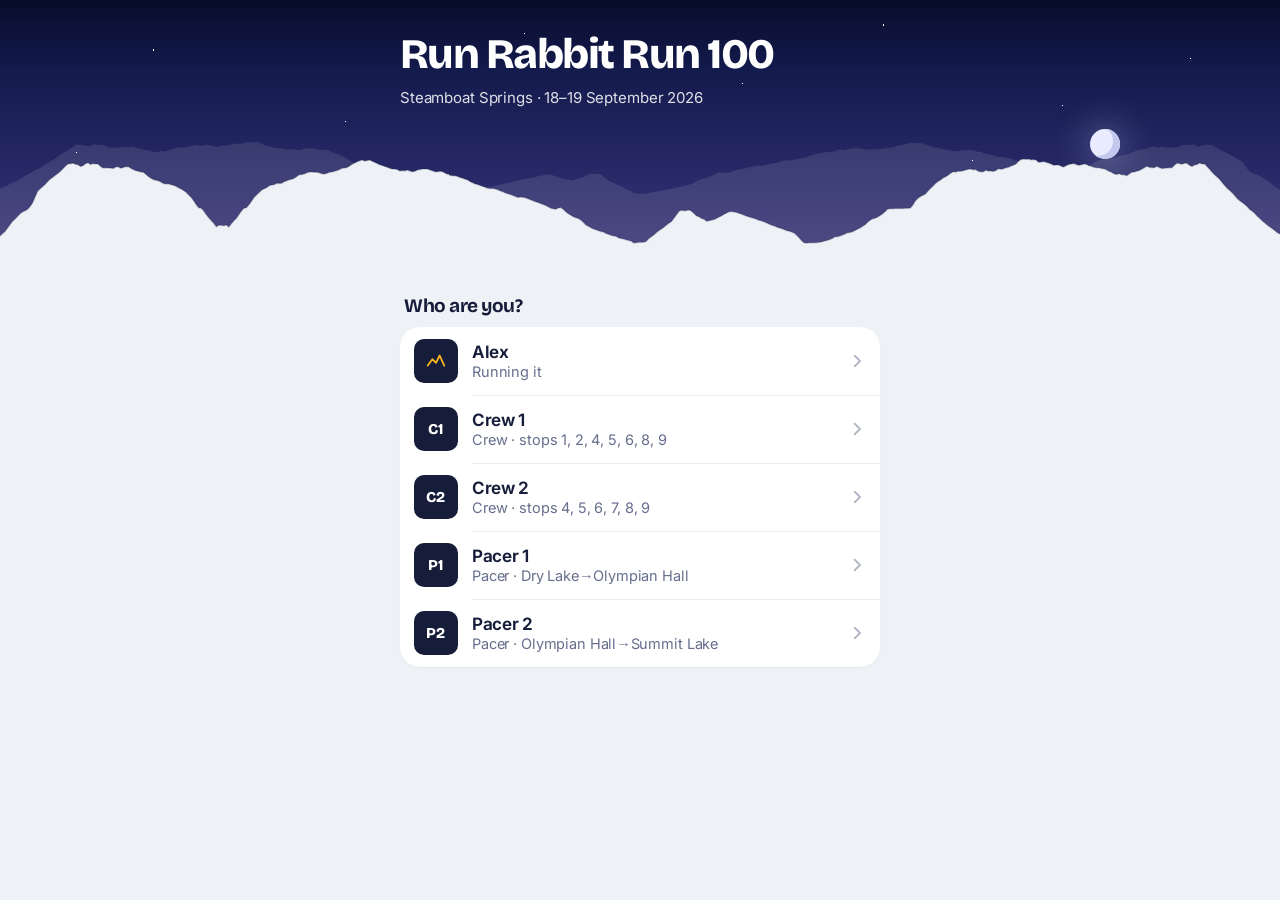
==== index.html @ eb83c87d "Revert "Ridgeline, turned up: a continuous sky, layered ranges, and the same sky on every screen" Th" ====
<!DOCTYPE html>
<html lang="en">
<head>
<meta charset="utf-8">
<meta name="viewport" content="width=device-width,initial-scale=1,maximum-scale=1,user-scalable=no,viewport-fit=cover">
<title>Run Rabbit Run 100</title>
<meta name="description" content="Run Rabbit Run 100, September 2026. Where the crew and pacers need to be, and when.">
<link rel="manifest" href="manifest.webmanifest">
<meta name="theme-color" content="#E9EDEE">
<meta name="apple-mobile-web-app-capable" content="yes">
<meta name="apple-mobile-web-app-status-bar-style" content="default">
<meta name="apple-mobile-web-app-title" content="RRR100">
<link rel="apple-touch-icon" href="icon-180.png">
<link rel="icon" href="icon-192.png">
<style>
@font-face{font-family:'RRRText';src:url([data-uri]) format('woff2');font-weight:100 900;font-style:normal;font-display:swap}
/* ═══════════════════════════════════════════════════════════════════
   Run Rabbit Run 100 — design system
   ───────────────────────────────────────────────────────────────────
   System UI type (SF Pro on iOS). Spruce green over warm paper.
   Three elevation levels, layered shadows, concentric radii, and a
   topographic motif on raised surfaces that echoes the course profile.
   Dark mode is not decoration here — most of this race happens at night.
   ═══════════════════════════════════════════════════════════════════ */
:root{
  color-scheme:light;
  /* surfaces */
  --bg:#F1F1EE; --bg-2:#E9E9E4;
  --card:#FFFFFF; --card-2:#FCFCFA;
  --sunken:#F6F6F2;
  --fill:rgba(22,34,27,.05); --fill-2:rgba(22,34,27,.08);
  --hair:rgba(22,34,27,.085); --hair-2:rgba(22,34,27,.15);
  /* ink */
  --text:#13201A; --text-2:#55625B; --text-3:#879289;
  /* brand */
  --green:#1B5340; --green-lo:#123C2E; --green-hi:#27735A;
  --hero-hi:#2A7359; --hero:#1B5340; --hero-lo:#10382B;
  --green-ink:#17493A; --green-tint:#E4EDE7; --green-tint2:#D6E5DC;
  --gold:#8A5A0B; --gold-tint:#FAEFD8; --gold-solid:#B5801E;
  --red:#8E2F1D; --red-tint:#FAE9E4;
  --night:#DFE3E4;
  /* the course line itself, on the map. Plain white reads against every
     basemap without competing with the terrain colours underneath it.
     Previewing swaps to its own warm colour so the walkthrough is never
     visually confused with the static course map -- same family as the
     live position dot (--red), so a moving red-toned line pairs with the
     red dot walking along it. Gold stays the one accent spent only on the
     currently highlighted leg, in both modes. */
  --trail:#FFFFFF; --trail-preview:#C1432E;
  /* geometry — concentric: outer radius > inner radius */
  --r-xl:24px; --r-lg:17px; --r-md:12px; --r-sm:9px;
  /* elevation — layered, never a single blur */
  --e0:inset 0 1px 0 rgba(255,255,255,.7);
  --e1:0 1px 1px rgba(20,32,26,.035), 0 1px 3px rgba(20,32,26,.045);
  --e2:0 1px 2px rgba(20,32,26,.04), 0 3px 8px -1px rgba(20,32,26,.05),
       0 12px 26px -8px rgba(20,32,26,.09);
  --e3:0 8px 20px -8px rgba(10,20,15,.22), 0 30px 64px -20px rgba(10,20,15,.34);
  --glow:0 2px 5px rgba(16,50,36,.22), 0 10px 22px -10px rgba(16,50,36,.5);
  --font:'RRRText',-apple-system,BlinkMacSystemFont,"Segoe UI",Roboto,"Helvetica Neue",Arial,sans-serif;
  /* one family. Headings differ from body by weight and tracking, not face. */
  --font-display:'RRRText',-apple-system,BlinkMacSystemFont,"Segoe UI",Roboto,"Helvetica Neue",Arial,sans-serif;
  --sb:env(safe-area-inset-bottom,0px); --st:env(safe-area-inset-top,0px);
  --ease:cubic-bezier(.32,.72,0,1);
  --spring:cubic-bezier(.34,1.4,.5,1);
  /* fine noise: stops gradients banding, adds material */
  --grain:url("data:image/svg+xml,%3Csvg xmlns='http://www.w3.org/2000/svg' width='140' height='140'%3E%3Cfilter id='n'%3E%3CfeTurbulence type='fractalNoise' baseFrequency='.85' numOctaves='3' stitchTiles='stitch'/%3E%3C/filter%3E%3Crect width='140' height='140' filter='url(%23n)'/%3E%3C/svg%3E");
  /* the same contours in ink, for the page ground behind everything */
  --topo-ink:url("data:image/svg+xml,%3Csvg xmlns='http://www.w3.org/2000/svg' width='420' height='220' viewBox='0 0 420 220'%3E%3Cg fill='none' stroke='%2313201A' stroke-width='1.2' stroke-linecap='round' opacity='.04'%3E%3Cpath d='M-30 172 C 50 150 78 96 128 92 C 178 88 196 140 244 132 C 292 124 318 62 372 74 C 404 81 428 108 452 100'/%3E%3Cpath d='M-30 196 C 54 176 84 122 132 118 C 180 114 200 164 246 156 C 294 148 322 88 374 100 C 406 107 430 132 454 124'/%3E%3Cpath d='M-30 148 C 46 124 72 70 124 66 C 176 62 192 116 242 108 C 290 100 314 36 370 48 C 402 55 426 84 450 76'/%3E%3Cpath d='M-30 124 C 42 98 66 44 120 40 C 174 36 188 92 240 84 C 288 76 310 10 368 22'/%3E%3C/g%3E%3C/svg%3E");
  /* contour lines — the signature motif, a stylised elevation profile */
  --topo:url("data:image/svg+xml,%3Csvg xmlns='http://www.w3.org/2000/svg' width='420' height='220' viewBox='0 0 420 220'%3E%3Cg fill='none' stroke='%23ffffff' stroke-width='1.1' stroke-linecap='round'%3E%3Cpath d='M-30 172 C 50 150 78 96 128 92 C 178 88 196 140 244 132 C 292 124 318 62 372 74 C 404 81 428 108 452 100' opacity='.10'/%3E%3Cpath d='M-30 196 C 54 176 84 122 132 118 C 180 114 200 164 246 156 C 294 148 322 88 374 100 C 406 107 430 132 454 124' opacity='.075'/%3E%3Cpath d='M-30 148 C 46 124 72 70 124 66 C 176 62 192 116 242 108 C 290 100 314 36 370 48 C 402 55 426 84 450 76' opacity='.06'/%3E%3Cpath d='M-30 124 C 42 98 66 44 120 40 C 174 36 188 92 240 84 C 288 76 310 10 368 22' opacity='.04'/%3E%3C/g%3E%3C/svg%3E");
}
/* Dark is opt-in from Settings, not automatic. Most of this crew is 60+
   and a light screen in a car park at midday beats a clever one. */
.dark{

    color-scheme:dark;
    --bg:#0F1512; --bg-2:#0A0F0D;
    --card:#18201C; --card-2:#151C19;
    --sunken:#131A17;
    --fill:rgba(255,255,255,.055); --fill-2:rgba(255,255,255,.09);
    --hair:rgba(255,255,255,.08); --hair-2:rgba(255,255,255,.15);
    --text:#E9EFEA; --text-2:#A3B0A8; --text-3:#78857D;
    --green:#3E9673; --green-lo:#14392C; --green-hi:#2F7359;
    --hero-hi:#215B47; --hero:#173F32; --hero-lo:#0D2620;
    --green-ink:#7FC5A5; --green-tint:#1A2E26; --green-tint2:#1F3830;
    --gold:#D9A648; --gold-tint:#2E2618; --gold-solid:#C9962F;
    --red:#E0836F; --red-tint:#2E1B17;
    --night:#060C0A;
    --trail:#FFFFFF; --trail-preview:#E0836F;
    /* the contour ground has to invert: black lines on a near-black page are
       nothing at all, so dark mode draws them in light at a lower opacity */
    --topo-ink:url("data:image/svg+xml,%3Csvg xmlns='http://www.w3.org/2000/svg' width='420' height='220' viewBox='0 0 420 220'%3E%3Cg fill='none' stroke='%23ffffff' stroke-width='1.2' stroke-linecap='round' opacity='.045'%3E%3Cpath d='M-30 172 C 50 150 78 96 128 92 C 178 88 196 140 244 132 C 292 124 318 62 372 74 C 404 81 428 108 452 100'/%3E%3Cpath d='M-30 196 C 54 176 84 122 132 118 C 180 114 200 164 246 156 C 294 148 322 88 374 100 C 406 107 430 132 454 124'/%3E%3Cpath d='M-30 148 C 46 124 72 70 124 66 C 176 62 192 116 242 108 C 290 100 314 36 370 48 C 402 55 426 84 450 76'/%3E%3Cpath d='M-30 124 C 42 98 66 44 120 40 C 174 36 188 92 240 84 C 288 76 310 10 368 22'/%3E%3C/g%3E%3C/svg%3E");
    --e0:inset 0 1px 0 rgba(255,255,255,.055);
    --e1:0 1px 2px rgba(0,0,0,.4);
    --e2:0 1px 2px rgba(0,0,0,.35), 0 6px 16px -4px rgba(0,0,0,.45);
    --e3:0 10px 30px -10px rgba(0,0,0,.7), 0 36px 70px -24px rgba(0,0,0,.6);
    --glow:0 2px 6px rgba(0,0,0,.4), 0 10px 26px -12px rgba(62,150,115,.5);
}

*{box-sizing:border-box;-webkit-tap-highlight-color:transparent}
html{-webkit-text-size-adjust:100%}
/* app, not page: no double-tap zoom, no rubber band, no pull-to-refresh.
   Surfaces that run their own gestures set touch-action:none themselves and
   are more specific than this, so the map and the profile still work. */
html,body{overscroll-behavior:none;touch-action:manipulation}
/* pinned while a sheet, the name picker or the full map is open, so closing
   one puts you back exactly where you were rather than somewhere new */
body.locked{position:fixed;left:0;right:0;width:100%;overflow:hidden}
body{
  margin:0;color:var(--text);font-family:var(--font);
  font-size:17px;line-height:1.5;letter-spacing:-.006em;
  -webkit-font-smoothing:antialiased;-moz-osx-font-smoothing:grayscale;
  padding-bottom:calc(76px + var(--sb));
  background:var(--bg);
  background-image:
    var(--topo-ink),
    radial-gradient(120% 60% at 50% -10%, var(--card-2) 0%, transparent 60%);
  background-size:820px 430px, auto;
  background-position:center -40px, 0 0;
  background-repeat:repeat, no-repeat;
  background-attachment:fixed;
}
h1,h2,h3,h4{margin:0;line-height:1.18;text-wrap:balance}
/* the tighter the size, the less negative tracking Inter wants */
h1{font-size:31px;font-weight:750;letter-spacing:-.032em;line-height:1.06}
h2{font-size:22px;font-weight:700;letter-spacing:-.024em;line-height:1.16}
h3{font-size:18.5px;font-weight:700;letter-spacing:-.018em;line-height:1.24}
h4{font-size:15px;font-weight:650;letter-spacing:-.01em}
/* a figure inside a heading is data: lighter, so the name stays the headline */
h1 .num,h2 .num,h3 .num{font-weight:500;letter-spacing:-.018em}
p{margin:0 0 .75em} p:last-child{margin-bottom:0}
b,strong{font-weight:650}
a{color:var(--green-ink);text-decoration:none}
button{font-family:inherit;font-size:inherit;color:inherit;cursor:pointer;letter-spacing:inherit}
.num{font-variant-numeric:tabular-nums;font-feature-settings:"tnum" 1;letter-spacing:-.02em}
.sec{color:var(--text-2);font-size:14.5px;line-height:1.45}
.cap{color:var(--text-3);font-size:13.5px;line-height:1.45}
.wrap{max-width:700px;margin:0 auto;padding:14px 16px 4px}
.view{display:none}
.view.on{display:block}
/* direction is the message: push goes deeper, pop comes back, and the tab
   slides whichever way you moved along the bar */
.view.en-push{animation:enPush .40s var(--ease) both}
.view.en-pop{animation:enPop .36s var(--ease) both}
.view.en-r{animation:enR .34s var(--ease) both}
.view.en-l{animation:enL .34s var(--ease) both}
@keyframes enPush{from{opacity:0;transform:translate3d(30px,0,0)}
to{opacity:1;transform:none}}
@keyframes enPop{from{opacity:0;transform:translate3d(-26px,0,0)}
to{opacity:1;transform:none}}
@keyframes enR{from{opacity:0;transform:translate3d(20px,0,0)}
to{opacity:1;transform:none}}
@keyframes enL{from{opacity:0;transform:translate3d(-20px,0,0)}
to{opacity:1;transform:none}}
@keyframes viewIn{from{opacity:0;transform:translateY(8px)}
to{opacity:1;transform:none}}
/* the header lands first, then each card behind it 45ms apart. Past the
   fifth there is no point staggering -- nothing below the fold is seen. */
.view.on>*,.view.on .stoplist>li{animation:riseIn .42s var(--ease) both}
.view.on .stoplist>li:nth-child(1){animation-delay:.03s}
.view.on .stoplist>li:nth-child(2){animation-delay:.065s}
.view.on .stoplist>li:nth-child(3){animation-delay:.1s}
.view.on .stoplist>li:nth-child(4){animation-delay:.13s}
.view.on .stoplist>li:nth-child(5){animation-delay:.155s}
.view.on .stoplist>li:nth-child(n+6){animation-delay:.175s}
.view.on>*:nth-child(1){animation-delay:.02s}
.view.on>*:nth-child(2){animation-delay:.07s}
.view.on>*:nth-child(3){animation-delay:.115s}
.view.on>*:nth-child(4){animation-delay:.155s}
.view.on>*:nth-child(5){animation-delay:.19s}
.view.on>*:nth-child(n+6){animation-delay:.215s}
@keyframes riseIn{from{opacity:0;transform:translate3d(0,10px,0)}
to{opacity:1;transform:none}}
:focus-visible{outline:2.5px solid var(--green);outline-offset:2px;border-radius:8px}
@media (prefers-reduced-motion:reduce){*{animation:none!important;transition:none!important}}

/* ── nav ─────────────────────────────────────────────────────── */
.nav{position:sticky;top:0;z-index:40;
  background:color-mix(in srgb, var(--bg) 90%, transparent);
  -webkit-backdrop-filter:saturate(180%) blur(22px);backdrop-filter:saturate(180%) blur(22px);
  border-bottom:1px solid transparent;transition:border-color .25s, background .25s}
.nav.stuck{border-bottom-color:var(--hair)}
.nav-in{max-width:700px;margin:0 auto;padding:calc(9px + var(--st)) 16px 9px;
  display:flex;align-items:center;justify-content:space-between;gap:10px}
.nav .who{display:flex;align-items:center;gap:9px;min-width:0}
.nav .dot{width:8px;height:8px;border-radius:5px;background:var(--green);flex:0 0 8px;
  box-shadow:0 0 0 3px color-mix(in srgb, var(--green) 16%, transparent)}
.nav .t{font-size:15.5px;font-weight:650;letter-spacing:-.018em;white-space:nowrap;overflow:hidden;text-overflow:ellipsis}
.nav .sw{flex:0 0 auto;background:var(--fill);border:0;border-radius:20px;padding:7px 13px;
  font-size:14px;font-weight:600;color:var(--text-2);transition:transform .14s var(--spring), background .2s}
.nav .sw:active{transform:scale(.93);background:var(--fill-2)}
.nav .back{display:flex;align-items:center;gap:4px;background:none;border:0;padding:6px 4px 6px 0;
  color:var(--green-ink);font-size:16px;font-weight:600;margin-left:-4px}
.nav .back svg{width:19px;height:19px;stroke:currentColor;fill:none;stroke-width:2.6;stroke-linecap:round;stroke-linejoin:round}
.nav .back:active{opacity:.5}
.nav .back{animation:backIn .3s var(--ease) both}
@keyframes backIn{from{opacity:0;transform:translateX(-8px)}
to{opacity:1;transform:none}}
/* the detail title is a duplicate of the H1 until the H1 has scrolled away,
   so it stays hidden until then and slides up into place */
.nav .dt-ttl{flex:1;text-align:right;color:var(--text-2);
  opacity:0;transform:translateY(5px);pointer-events:none;
  transition:opacity .22s var(--ease), transform .22s var(--ease)}
.nav.titled .dt-ttl{opacity:1;transform:none}

.phead{padding:10px 0 20px}
.phead h1{margin-bottom:7px}
.phead .sec{font-size:15px;max-width:34em}

/* ── cards: resting elevation ────────────────────────────────── */
.card{background:linear-gradient(180deg, var(--card) 0%, var(--card-2) 100%);
  border:1px solid var(--hair);border-radius:var(--r-lg);
  padding:18px;margin-bottom:12px;box-shadow:var(--e1);
  transition:box-shadow .25s, transform .25s var(--ease)}
.card>h3{margin-bottom:9px}
.card.flat{box-shadow:none;border-color:transparent;background:none}
.card.tint{background:linear-gradient(180deg, var(--green-tint) 0%, var(--green-tint2) 100%);border-color:transparent}
.card.gold{background:var(--gold-tint);border-color:transparent}
.card.alert{background:var(--red-tint);border-color:transparent}
.card.alert h3{color:var(--red)}

/* ── collapsible card ────────────────────────────────────────────
   Reference you read once and then want out of the way, so the list
   underneath is what you actually land on. Native <details>, so keyboard
   and screen-reader behaviour comes for free; the default triangle is
   replaced by a chevron that rotates on open. */
.fold{border:1px solid var(--hair);border-radius:var(--r-lg);margin-bottom:12px;
  background:linear-gradient(180deg, var(--card) 0%, var(--card-2) 100%);
  box-shadow:var(--e1);overflow:hidden}
.fold.gold{background:var(--gold-tint);border-color:transparent}
.fold.alert{background:var(--red-tint);border-color:transparent}
.fold>summary{display:flex;align-items:center;gap:10px;padding:15px 18px;cursor:pointer;
  list-style:none;-webkit-tap-highlight-color:transparent}
.fold>summary::-webkit-details-marker{display:none}
.fold>summary::marker{content:""}
.fold>summary:active{background:color-mix(in srgb, var(--text) 5%, transparent)}
.fold-t{flex:1;min-width:0;font-size:17px;font-weight:700;letter-spacing:-.015em}
.fold.alert .fold-t{color:var(--red)}
.fold-chev{flex:0 0 auto;display:flex;color:var(--text-3);transition:transform .2s var(--ease)}
.fold-chev svg{width:20px;height:20px;stroke:currentColor;fill:none;stroke-width:2.2;
  stroke-linecap:round;stroke-linejoin:round;display:block}
.fold[open]>summary .fold-chev{transform:rotate(180deg)}
.fold-bd{padding:0 18px 16px}
.fold-bd>p:first-child{margin-top:0}

/* ── hero: raised, textured, the one loud surface ────────────── */
.hero,.idcard{position:relative;overflow:hidden;border:0;color:#EDF4EF;
  border-radius:var(--r-xl);padding:22px;margin-bottom:12px;
  background:
    radial-gradient(130% 100% at 86% -18%, rgba(255,255,255,.20), transparent 58%),
    linear-gradient(158deg, var(--hero-hi) 0%, var(--hero) 46%, var(--hero-lo) 100%);
  box-shadow:var(--glow), inset 0 1px 0 rgba(255,255,255,.14);
}
.hero::after,.idcard::after{content:"";position:absolute;inset:0;pointer-events:none;
  background-image:var(--grain);background-size:140px;opacity:.16;mix-blend-mode:overlay}
.hero>*,.idcard>*{position:relative;z-index:1}
.hero .eyebrow{font-size:11.5px;font-weight:650;color:rgba(237,244,239,.66);
  letter-spacing:.09em;text-transform:uppercase}
.hero h2,.idcard h2{margin:4px 0 0;color:#fff;font-size:27px;font-weight:750;letter-spacing:-.028em}
.heroslide .hero h2{font-size:23px;line-height:1.16;letter-spacing:-.024em}
@media (min-width:640px){ .heroslide .hero h2{font-size:27px}
  .heroclock b{font-size:34px} }
.idcard h2{margin-bottom:2px}
.hero .display{font-size:46px;font-weight:750;letter-spacing:-.032em;
  line-height:1;margin-top:10px;color:#fff;font-variant-numeric:tabular-nums}
.hero .display.sm{font-size:33px;letter-spacing:-.024em}

/* the countdown is the runner's headline, not the crew's -- for anyone with a
   job of their own it drops to a strip under the thing they actually need */

/* ── every stop, as a list you scroll ───────────────────────────── */
/* A spine down the left, so seven cards read as one journey in order rather
   than as seven unrelated boxes. The number lives on the spine; the card is
   free to use its whole width. */
.stoplist{list-style:none;margin:0;padding:0}
.stopc{position:relative;padding-left:40px;margin-bottom:10px}
.stopc .rail{position:absolute;left:0;top:0;bottom:-10px;width:30px;
  display:flex;flex-direction:column;align-items:center;pointer-events:none}
.stopc .rail::after{content:"";flex:1;width:2px;border-radius:2px;margin-top:5px;
  background:var(--hair-2)}
.stopc.nolink .rail::after{display:none}
.stopc .rail .dot{flex:0 0 auto;width:28px;height:28px;border-radius:50%;
  background:var(--card);border:1.5px solid var(--hair-2);font-style:normal;
  display:flex;align-items:center;justify-content:center;margin-top:11px;
  font-size:12.5px;font-weight:700;color:var(--text-2);font-variant-numeric:tabular-nums}
.stopc .rail .dot svg{width:14px;height:14px;stroke:currentColor;fill:none;
  stroke-width:2.6;stroke-linecap:round;stroke-linejoin:round}
.stopc.done{opacity:.66}
.stopc.done .rail .dot{background:var(--fill);border-color:transparent;color:var(--text-3)}
.stopc.done .rail::after{background:var(--hair)}
.stopc.now .rail .dot{background:var(--green);border-color:var(--green);color:#fff;
  box-shadow:0 0 0 4px color-mix(in srgb, var(--green) 14%, transparent);
  animation:dotPulse 2.8s var(--ease) infinite}
@keyframes dotPulse{
  0%,100%{box-shadow:0 0 0 4px color-mix(in srgb, var(--green) 14%, transparent)}
  50%{box-shadow:0 0 0 8px color-mix(in srgb, var(--green) 5%, transparent)}}
/* a number that just changed lifts into place rather than blinking */
@keyframes tflash{from{opacity:0;transform:translateY(-3px)}to{opacity:1;transform:none}}
.tflash{animation:tflash .38s var(--ease) both}

.stopc-in{background:var(--card);
  border:1px solid var(--hair);border-radius:var(--r-xl);
  box-shadow:var(--e1), var(--e0);overflow:hidden;
  transition:box-shadow .3s var(--ease), transform .3s var(--ease)}
.stopc.now .stopc-in,.stopc.yours .stopc-in{box-shadow:var(--e2), var(--e0)}
.stopc.now .stopc-in{border-color:color-mix(in srgb, var(--green) 40%, transparent);
  box-shadow:var(--e1), 0 0 0 1px color-mix(in srgb, var(--green) 20%, transparent)}
/* your own stops carry a colour edge instead of a badge -- the badge said
   nothing the chips did not already say */
.stopc.yours .stopc-in{border-left:3px solid var(--green)}
/* a stop he has already left keeps its place in the sequence but stops
   taking a screenful to say so */
.stopc.done .stopc-who,.stopc.done .stopc-facts,
.stopc.done .snote,.stopc.done .nogo,.stopc.done .stopc-act{display:none}

.stopc-hd{display:flex;align-items:flex-start;gap:12px;width:100%;text-align:left;
  background:none;border:0;padding:13px 14px 10px;transition:background .18s var(--ease)}
.stopc-who{padding:0 14px 12px}
.stopc-who .whoLine{margin:0}
.stopc-hd{-webkit-tap-highlight-color:transparent}
.stopc-hd:active{background:var(--fill)}
.stopc-hd:active .w{transform:translateX(1px)}
.stopc-hd .w{transition:transform .18s var(--spring)}
.stopc-hd .w{flex:1;min-width:0;font-size:16.5px;font-weight:650;letter-spacing:-.018em;
  line-height:1.28;color:var(--text)}
.stopc-hd .eta{flex:0 0 auto;text-align:right;padding-top:1px}
.stopc-hd .eta b{display:block;font-size:17px;font-weight:700;letter-spacing:-.025em;
  font-variant-numeric:tabular-nums}
.stopc-hd .eta s{display:block;text-decoration:none;font-size:10.5px;font-weight:700;
  letter-spacing:.09em;text-transform:uppercase;color:var(--text-3);
  margin-top:2px;white-space:nowrap}
.stopc-hd .chev{flex:0 0 auto;width:15px;height:15px;margin-top:5px;stroke:var(--text-3);
  fill:none;stroke-width:2.2;stroke-linecap:round;stroke-linejoin:round;opacity:.65}
.stopc-hd i{font-style:normal;display:inline-block;font-size:10.5px;font-weight:700;
  letter-spacing:.07em;text-transform:uppercase;border-radius:5px;padding:2px 6px;
  margin-left:7px;vertical-align:2px}
.stopc-hd i.opt{background:var(--fill);color:var(--text-3)}

/* the three numbers, as a segmented strip -- it fills the card's width on a
   tablet instead of leaving a stranded "mile 17.7" hanging on the left */
/* No rules at all. Hairlines boxing in two numbers is the thing that made
   the card look like a table from 2011; soft tiles read as one surface. */
.stopc-facts{display:flex;flex-wrap:wrap;gap:8px;padding:0 14px}
.stopc-facts>div{flex:1 1 0;min-width:0;background:var(--sunken);
  border-radius:var(--r-md);padding:9px 13px 10px}
.stopc-facts span{display:block;font-size:10px;font-weight:700;letter-spacing:.07em;
  text-transform:uppercase;color:var(--text-3);margin-bottom:3px;
  white-space:nowrap;overflow:hidden;text-overflow:ellipsis}
.stopc-facts [data-eta]{display:block;font-size:12px;font-weight:600;letter-spacing:0;
  text-transform:none;color:var(--text-3);margin:2px 0 0;
  font-variant-numeric:tabular-nums}
.stopc-facts [data-eta]:empty{display:none}
.stopc-facts b{display:block;font-size:16px;font-weight:700;letter-spacing:-.025em;
  color:var(--text);font-variant-numeric:tabular-nums;line-height:1.15}
.stopc-in .snote,.stopc-in .nogo{margin:13px 14px 0}
.stopc-in .stopc-facts+.snote{margin-top:14px}
/* ── people, colour-coded ────────────────────────────────────────
   One hue per person, hashed from their id so it never moves. The chip
   carries the hue as a dot plus a wash, which survives both themes and
   still reads for anyone who cannot separate the hues themselves. */
.pc0{--pc:#1B5340} .pc1{--pc:#B5801E} .pc2{--pc:#A8452C} .pc3{--pc:#1B6A70}
.pc4{--pc:#7A3566} .pc5{--pc:#3A4E8C} .pc6{--pc:#5F6B24} .pc7{--pc:#9A5423}
.pc8{--pc:#44585E} .pc9{--pc:#8E2B4C}
.pchips{display:flex;flex-wrap:wrap;gap:6px;margin-top:5px}
.whoLine.bare .pchips{margin-top:0}
.pchip{display:inline-flex;align-items:center;gap:6px;font-size:13px;font-weight:600;
  letter-spacing:-.008em;border-radius:999px;padding:5px 11px 5px 9px;
  background:color-mix(in srgb, var(--pc) 15%, transparent);
  color:color-mix(in srgb, var(--pc) 82%, #0A130F)}
.pchip::before{content:"";width:8px;height:8px;border-radius:5px;background:var(--pc);flex:0 0 8px}
.pchip{white-space:nowrap}
.pchip.none{background:transparent;border:1px dashed var(--hair-2);color:var(--text-3);
  padding:4px 11px 4px 9px}
.pchip.none::before{background:none;border:1.5px dashed var(--text-3);opacity:.55;
  width:9px;height:9px;flex:0 0 9px;box-sizing:border-box}
.dark .pchip.none{border-color:var(--hair-2)}
.dark .pchip{background:color-mix(in srgb, var(--pc) 26%, transparent);
  color:color-mix(in srgb, var(--pc) 38%, #EDEAE1)}
.on-dark .pchip{background:rgba(255,255,255,.15);color:#fff}
/* a dark hue on a dark hero is no dot at all -- lift it toward white so the
   colour still identifies the person against the green */
.on-dark .pchip::before{background:color-mix(in srgb, var(--pc) 38%, #fff)}
.on-dark .pchip b{background:rgba(255,255,255,.22)}
.on-dark .pchip.none{background:rgba(255,255,255,.15);color:var(--gold-tint)}
.on-dark .pchip.none::before{background:var(--gold-solid)}

/* ── the card's action row ──
   Two labelled buttons side by side. It is only drawn when it has something
   in it, so a stop with no driving route no longer shows an empty grey bar. */
.stopc-act{display:flex;align-items:stretch;gap:8px;padding:12px 14px 13px}
.stopc-act.solo{padding:14px 0 0}
.stopc-act .golink{margin:0;flex:1 1 0;min-width:0;justify-content:center}
.penbtn{flex:1 1 0;min-width:0;display:flex;align-items:center;justify-content:center;gap:8px;
  min-height:42px;padding:0 14px;border-radius:var(--r-sm);border:1px solid var(--hair-2);
  background:var(--card);color:var(--text-2);font-size:14px;font-weight:600;
  letter-spacing:-.008em;transition:background .2s, transform .14s var(--spring)}
.penbtn:active{background:var(--fill);transform:scale(.97)}
.penbtn svg{flex:0 0 16px;width:16px;height:16px;stroke:var(--text-2);fill:none;stroke-width:1.9;
  stroke-linecap:round;stroke-linejoin:round}
.penbtn span{overflow:hidden;text-overflow:ellipsis;white-space:nowrap}

/* who is on aid, stated the same way on every surface */
.whoLine{display:block;margin:11px 0 0;font-size:13px;line-height:1.5}
.whoLine.bare{margin:7px 0 0}
.whoLine .lbl{display:block;font-size:10.5px;font-weight:700;letter-spacing:.1em;
  text-transform:uppercase;color:var(--text-3);margin-bottom:3px}
.whoLine i{font-style:normal;display:inline-block;color:var(--text-2);margin-right:9px}
.whoLine.on-dark{margin:16px 0 0}
.whoLine.on-dark>span{color:rgba(237,244,239,.55)}
.whoLine.on-dark i{color:rgba(237,244,239,.9)}
.whoLine.on-dark i.me{color:#fff;font-weight:700}
.whoLine.on-dark i.none{color:var(--gold-solid)}

/* the two note channels, told apart by colour as well as by label */
/* ── a pacer chip: the mark says the role, so it reads before the words do ── */
.pchip.pacer{padding-left:8px;background:color-mix(in srgb, var(--pc) 13%, transparent);
  border:1px solid color-mix(in srgb, var(--pc) 34%, transparent)}
.pchip.pacer::before{display:none}
.pchip .prole{width:14px;height:14px;flex:0 0 14px;stroke:currentColor;fill:none;
  stroke-width:2;stroke-linecap:round;stroke-linejoin:round;opacity:.9}
.pchip i{font-style:normal;font-size:11.5px;font-weight:600;opacity:.72;margin-left:1px}
.pchip i::before{content:"\00b7";margin-right:5px;opacity:.6}
.on-dark .pchip.pacer{background:rgba(255,255,255,.17);border-color:rgba(255,255,255,.26)}
.dark .pchip.pacer{background:color-mix(in srgb, var(--pc) 24%, transparent)}

/* ── a pacer's own legs ── */
.leglist{display:flex;flex-direction:column;gap:10px;margin-bottom:4px}
.legcard{display:block;width:100%;text-align:left;background:var(--card);
  border:1px solid var(--hair);border-radius:var(--r-lg);box-shadow:var(--e1), var(--e0);
  padding:0;overflow:hidden;transition:background .18s, transform .16s var(--spring)}
.legcard:active{transform:scale(.99)}
.legcard.current{border-color:color-mix(in srgb, var(--green) 42%, transparent);
  box-shadow:var(--e2), 0 0 0 1px color-mix(in srgb, var(--green) 20%, transparent)}
.legcard.done{opacity:.6}
.legcard-hd{display:flex;align-items:center;gap:10px;padding:13px 14px 12px}
.legcard-hd .nm{flex:1;min-width:0;font-size:16.5px;font-weight:650;letter-spacing:-.018em;
  line-height:1.28;color:var(--text)}
.legcard-hd .pill{flex:0 0 auto}
.legcard-hd .chev{flex:0 0 15px;width:15px;height:15px;stroke:var(--text-3);fill:none;
  stroke-width:2.2;stroke-linecap:round;stroke-linejoin:round;opacity:.65}
.legcard-f{display:flex;gap:1px;background:var(--hair);border-top:1px solid var(--hair)}
.legcard-f>span{flex:1 1 0;min-width:0;background:var(--card-2);padding:8px 14px 9px}
.legcard-f b{display:block;font-size:15px;font-weight:650;letter-spacing:-.02em;color:var(--text);
  font-variant-numeric:tabular-nums}
.legcard-f em{display:block;font-style:normal;font-size:10px;font-weight:700;letter-spacing:.07em;
  text-transform:uppercase;color:var(--text-3);margin-top:2px;
  white-space:nowrap;overflow:hidden;text-overflow:ellipsis}

/* ── the hero, as a strip you can swipe ──
   Full-bleed to the screen edges so a half-visible neighbour tells you there
   is more; one card per snap position. */
.herostrip{display:flex;align-items:stretch;gap:20px;overflow-x:auto;overflow-y:hidden;
  scroll-snap-type:x mandatory;overscroll-behavior-x:contain;
  scrollbar-width:none;-ms-overflow-style:none;
  padding-bottom:2px;-webkit-overflow-scrolling:touch}
.herostrip::-webkit-scrollbar{display:none}
.heroslide{flex:0 0 100%;min-width:0;display:flex;scroll-snap-align:start}
.heroslide .hero{flex:1 1 auto;margin-bottom:0;display:flex;flex-direction:column}
/* the same list, said in a sentence, for the summary card */
.gearbox.run p{margin:0;font-size:14.5px;line-height:1.45;color:var(--text-2)}
.hero-extra .gearbox.run p{color:rgba(237,244,239,.92)}
.hero-top{display:flex;align-items:flex-start;justify-content:space-between;gap:18px}
.hero-id{flex:1 1 auto;min-width:0}
.hero-id h2{margin-top:3px}
.herodots{display:flex;justify-content:center;align-items:center;gap:6px;margin:11px 0 12px}
.herodots i{width:6px;height:6px;border-radius:4px;background:var(--hair-2);
  transition:width .28s var(--ease), background .28s}
.herodots i.on{width:20px;background:var(--green)}
#heroNotes:not(:empty){margin-bottom:4px}


.heroclock{flex:0 0 auto;text-align:right}
.heroclock em{display:block;font-style:normal;font-size:10px;font-weight:700;
  letter-spacing:.09em;text-transform:uppercase;color:rgba(237,244,239,.58);
  margin-bottom:3px;white-space:nowrap}
.heroclock em.soon{color:var(--gold-solid)}
.heroclock>span{display:flex;align-items:baseline;justify-content:flex-end;gap:7px}
.heroclock b{font-size:29px;font-weight:750;letter-spacing:-.03em;color:#fff;line-height:1}
.heroclock s{text-decoration:none;font-size:12px;font-weight:700;letter-spacing:.09em;
  text-transform:uppercase;color:rgba(237,244,239,.72)}
.herometa{margin-top:12px;font-size:13.5px;color:rgba(237,244,239,.72);
  font-variant-numeric:tabular-nums}
.hero .whoLine.bare{margin-top:13px}

/* ── notes and the list, inside the green card ──
   Same two channels, same order, re-lit for a dark ground rather than
   redesigned: a second visual language for the same content is how the
   notes got confusing in the first place. */
.hero-extra{margin-top:16px;padding-top:14px;border-top:1px solid rgba(255,255,255,.16)}
.hero-extra>*:first-child{margin-top:0}
.hero-extra .snote.runner,.hero-extra .snote.crew{
  background:rgba(255,255,255,.12);color:rgba(237,244,239,.94)}
.hero-extra .snote.runner span{color:#BFE3CE}
.hero-extra .snote.crew span{color:var(--gold-solid)}
.hero-extra .gearbox{background:rgba(255,255,255,.1)}
.hero-extra .gearbox .lbl{color:rgba(237,244,239,.6)}
.hero-extra .gearbox li{color:rgba(237,244,239,.92)}
.hero-extra .gearbox li::before{background:rgba(237,244,239,.75);opacity:.7}

/* ── the packing list ──
   A labelled block like the two notes, so a stop reads as three things of the
   same kind. No inner card: a bordered box inside a bordered card inside a
   bordered list is three frames saying nothing. */
.gearbox{margin:10px 0 0;border-radius:var(--r-md);padding:11px 13px 12px;
  background:var(--sunken)}
.gearbox .lbl{display:block;font-size:10.5px;font-weight:700;letter-spacing:.1em;
  text-transform:uppercase;color:var(--text-3);margin-bottom:6px}
.gearbox ul{list-style:none;margin:0;padding:0}
.gearbox li{position:relative;padding:3px 0 3px 15px;font-size:14.5px;line-height:1.4;
  color:var(--text-2)}
.gearbox li::before{content:"";position:absolute;left:2px;top:11px;width:5px;height:5px;
  border-radius:3px;background:var(--text-3);opacity:.5}
.stopc-in .gearbox{margin:12px 14px 0}
.hero+.gearbox,.card .gearbox{margin-left:0}

/* ── editing it: one row per thing ── */
.gedit{display:flex;flex-direction:column;gap:7px}
.gerow{display:flex;align-items:center;gap:7px}
.fld .gerow input{flex:1 1 auto;min-height:44px;padding:10px 13px;margin:0}
.germ{flex:0 0 40px;height:44px;border-radius:var(--r-sm);border:1px solid var(--hair-2);
  background:var(--card);color:var(--text-3);font-size:19px;line-height:1;
  transition:background .18s, color .18s, transform .14s var(--spring)}
.germ:active{background:var(--red-tint);color:var(--red);transform:scale(.94)}
#gadd{width:auto;min-height:40px;padding:0 15px}
#gadd svg{width:15px;height:15px;stroke:currentColor;fill:none;stroke-width:2.2;
  stroke-linecap:round}

/* notes and the one button that edits them travel together */
.noteunit{margin-top:12px}
.noteunit .snote:first-child{margin-top:0}
.noteunit .stopc-act.solo{padding:10px 0 0}
.stopc-in .noteunit{margin:0 14px}
.snote{margin:10px 0 0;border-radius:var(--r-md);padding:11px 13px;font-size:14px;
  line-height:1.5;color:var(--text-2)}
.snote span{display:block;font-size:10.5px;font-weight:700;letter-spacing:.1em;
  text-transform:uppercase;margin-bottom:4px}
.snote.runner{background:var(--green-tint)} .snote.runner span{color:var(--green-ink)}
.snote.crew{background:var(--gold-tint)} .snote.crew span{color:var(--gold)}
.hero+.snote,.card .snote{margin-left:0}
.hero+.noteunit{margin-top:-2px}
.golink{display:inline-flex;align-items:center;justify-content:center;gap:7px;
  margin:13px 0 0;min-height:42px;
  background:var(--green-tint);color:var(--green-ink);border-radius:var(--r-sm);
  padding:9px 14px;font-size:14.5px;font-weight:650;text-decoration:none;
  transition:background .2s, transform .14s var(--spring)}
.golink:active{background:var(--green-tint2);transform:scale(.97)}
.golink svg{width:16px;height:16px;stroke:currentColor;fill:none;stroke-width:1.9;
  stroke-linecap:round;stroke-linejoin:round}
.nogo{margin:12px 0 0;background:var(--red-tint);border-radius:var(--r-md);
  padding:11px 13px;font-size:13.5px;line-height:1.45;color:var(--text-2)}
.nogo b{color:var(--red)}

.hero .under,.idcard .u{font-size:14px;color:rgba(237,244,239,.68);margin-top:7px;letter-spacing:-.008em}

/* ── stat chips ──────────────────────────────────────────────── */
.stats{display:grid;grid-template-columns:repeat(3,minmax(0,1fr));gap:8px;margin-top:16px}
.stats>div{background:var(--fill);border-radius:var(--r-md);padding:10px 11px;min-width:0}
.hero .stats>div,.idcard .stats>div{background:rgba(255,255,255,.115);
  box-shadow:inset 0 1px 0 rgba(255,255,255,.09)}
.stats .k{font-size:12.5px;font-weight:500;color:var(--text-3);white-space:nowrap;overflow:hidden;text-overflow:ellipsis}
.hero .stats .k,.idcard .stats .k{color:rgba(237,244,239,.62)}
.stats .v{font-size:16px;font-weight:650;letter-spacing:-.018em;margin-top:2px;
  font-variant-numeric:tabular-nums;line-height:1.22;overflow-wrap:break-word}
.stats .v small{display:block;font-size:12px;font-weight:550;letter-spacing:0;
  opacity:.6;margin-top:1px}
.hero .stats .v,.idcard .stats .v{color:#fff}
.metrics{display:grid;grid-template-columns:repeat(3,minmax(0,1fr));gap:8px;margin:2px 0 16px}
.metrics.two{grid-template-columns:repeat(2,minmax(0,1fr))}
.metrics.two.three{grid-template-columns:repeat(3,minmax(0,1fr))}
.metrics>div{min-width:0;background:var(--sunken);border:1px solid var(--hair);border-radius:var(--r-md);padding:10px 11px;min-width:0}
.metrics .k{font-size:12.5px;color:var(--text-3);white-space:nowrap;overflow:hidden;text-overflow:ellipsis}
.metrics .v{font-size:16.5px;font-weight:650;letter-spacing:-.024em;margin-top:2px;
  font-variant-numeric:tabular-nums;white-space:normal;overflow-wrap:break-word;line-height:1.2}

/* ── pills ───────────────────────────────────────────────────── */
.pill{display:inline-flex;align-items:center;gap:5px;font-size:13px;font-weight:600;
  padding:5px 10px;border-radius:var(--r-sm);background:var(--green-tint);color:var(--green-ink);white-space:nowrap}
.pill.gold{background:var(--gold-tint);color:var(--gold)}
.pill.red{background:var(--red-tint);color:var(--red)}
.pill.grey{background:var(--fill);color:var(--text-2)}
.hero .pill{background:rgba(255,255,255,.16);color:#fff;box-shadow:inset 0 1px 0 rgba(255,255,255,.1)}
.pills{display:flex;flex-wrap:wrap;gap:7px}
.nowpill{font-size:11.5px;padding:2px 7px;vertical-align:middle;margin-left:2px}

/* ── buttons ─────────────────────────────────────────────────── */
.btn{display:flex;align-items:center;justify-content:center;gap:9px;width:100%;max-width:100%;min-height:52px;
  box-sizing:border-box;overflow:hidden;text-overflow:ellipsis;white-space:nowrap;
  padding:0 18px;border:0;border-radius:var(--r-md);
  background:linear-gradient(180deg, var(--green-hi) 0%, var(--green) 100%);
  color:#fff;font-size:17px;font-weight:600;letter-spacing:-.018em;margin-bottom:10px;
  box-shadow:var(--glow), inset 0 1px 0 rgba(255,255,255,.16);
  transition:transform .15s var(--spring), filter .15s, box-shadow .2s}
.btn:active{transform:scale(.975);filter:brightness(.94)}
.btn.tint{background:var(--green-tint);color:var(--green-ink);box-shadow:none}
.btn.tint:active{background:var(--green-tint2)}
.btn.ghost{background:var(--card);color:var(--text);border:1px solid var(--hair-2);box-shadow:var(--e1)}
.btn.danger{background:none;color:var(--red);box-shadow:none}
.btn.sm{min-height:46px;font-size:15.5px;margin-bottom:0}
.btn svg{width:19px;height:19px;stroke:currentColor;fill:none;stroke-width:2;stroke-linecap:round;stroke-linejoin:round}
.hero .btn{background:rgba(255,255,255,.95);color:var(--green-lo);box-shadow:none;margin-bottom:0}
.btn-row{display:grid;grid-template-columns:1fr 1fr;gap:9px;margin-bottom:12px}

/* ── segmented control ───────────────────────────────────────── */
.seg{display:flex;background:var(--fill);border-radius:var(--r-md);padding:3px;gap:2px;margin-bottom:14px;
  box-shadow:inset 0 1px 2px rgba(20,32,26,.05)}
.sfilter button{white-space:normal;line-height:1.25;padding:9px 8px}
.seg button{flex:1;min-width:0;border:0;background:transparent;border-radius:var(--r-sm);padding:8px 2px;
  font-size:13.5px;font-weight:600;color:var(--text-2);
  transition:background .22s var(--ease), color .22s, box-shadow .22s, transform .15s var(--spring)}
.seg button small{display:block;font-size:11px;font-weight:550;opacity:.75;margin-top:3px;
  letter-spacing:-.01em;font-variant-numeric:tabular-nums;
  white-space:nowrap;overflow:hidden;text-overflow:ellipsis}
.seg button small i{display:block;font-style:normal;font-size:10px;font-weight:500;
  opacity:.72;margin-top:1px;letter-spacing:0}
/* a four-up control 700px wide needs type to match, or it reads as a phone
   control that has been stretched */
@media (min-width:640px){
  .seg{padding:4px;gap:3px}
  .seg button{padding:13px 10px;font-size:15px}
  .seg button small{font-size:13px;margin-top:5px;opacity:.8}
  .seg button small i{font-size:11.5px;margin-top:3px}
}
.seg button{align-self:stretch}
.seg button.on{background:var(--card);color:var(--text);box-shadow:var(--e1), var(--e0)}
.seg button:active{transform:scale(.97)}
.seg.compact button small{display:none}
.seg.compact button{padding:6px 3px;font-size:12.5px}

/* ── lists ───────────────────────────────────────────────────── */
.list{background:linear-gradient(180deg, var(--card) 0%, var(--card-2) 100%);
  border:1px solid var(--hair);border-radius:var(--r-lg);overflow:hidden;margin-bottom:12px;box-shadow:var(--e1)}
.item{display:flex;align-items:center;gap:13px;padding:14px 16px;width:100%;background:none;
  border:0;text-align:left;position:relative;transition:background .15s}
.item+.item::before{content:"";position:absolute;left:16px;right:0;top:0;height:1px;background:var(--hair)}
.item:active{background:var(--fill)}
.item .lead{flex:0 0 auto;width:31px;height:31px;border-radius:var(--r-sm);background:var(--fill);
  display:flex;align-items:center;justify-content:center;font-size:13.5px;font-weight:650;color:var(--text-2);
  font-variant-numeric:tabular-nums;letter-spacing:-.02em}
.item .lead.chief{background:var(--gold-solid);color:#fff}
.item.done .lead{background:var(--green-tint);color:var(--green-ink)}
.item.done .nm{color:var(--text-2)}
.item.current{background:var(--gold-tint)}
.item.current .lead{background:var(--gold-solid);color:#fff}
.item .mid{flex:1;min-width:0}
.item .nm{font-size:16px;font-weight:600;letter-spacing:-.018em;line-height:1.3}
.item .dt{font-size:13.5px;color:var(--text-3);margin-top:2px;line-height:1.35}
/* the aid list is the one place a wrapped meta line looked broken, because
   it wrapped underneath the mile badge. One line, clipped if it must be. */
#aidList .item .dt{white-space:nowrap;overflow:hidden;text-overflow:ellipsis}
.item .rt{flex:0 0 auto;text-align:right}
.item .rt .a{font-size:16px;font-weight:650;font-variant-numeric:tabular-nums;letter-spacing:-.024em}
.item .rt .b{font-size:13px;color:var(--text-3);margin-top:1px}
.item .ico{flex:0 0 31px;height:31px;border-radius:var(--r-sm);background:var(--green-tint);
  display:flex;align-items:center;justify-content:center}
.item .ico svg{width:17px;height:17px;stroke:var(--green-ink);fill:none;stroke-width:1.9;stroke-linecap:round;stroke-linejoin:round}
/* press feedback: every tappable row now acknowledges the tap */
.item{transition:background .12s var(--ease), transform .12s var(--ease)}
.item:active{background:var(--fill);transform:scale(.994)}
.acc-hd{transition:background .12s var(--ease)}
.acc-hd:active{background:var(--fill)}
.planCard{transition:box-shadow .18s var(--ease)}
/* the dots that replaced the C / P / B letter codes */
.tgs{display:inline-flex;gap:3px;vertical-align:middle;margin-left:5px}
.tg{width:6px;height:6px;border-radius:4px;display:inline-block}
.tg.c{background:var(--green)}
.tg.p{background:var(--gold-solid)}
.tg.b{background:var(--text-3)}
.item .ico.g{background:var(--gold-tint)} .item .ico.g svg{stroke:var(--gold)}
.item .ico.r{background:var(--red-tint)} .item .ico.r svg{stroke:var(--red)}
.item .count{flex:0 0 auto;font-size:14.5px;color:var(--text-3);font-variant-numeric:tabular-nums}
.chev{flex:0 0 auto;width:18px;height:18px;stroke:var(--text-3);fill:none;stroke-width:2.4;
  stroke-linecap:round;stroke-linejoin:round;opacity:.5;transition:transform .22s var(--ease)}

/* ── section headers, groups ─────────────────────────────────── */
.shead{display:flex;align-items:baseline;justify-content:space-between;gap:12px;margin:34px 0 12px;padding:0 2px}
.shead h2{flex:1;min-width:0}
.shead .note{font-size:13.5px;color:var(--text-3);flex:0 0 auto}
.grp{margin-bottom:22px}
.grp-t{font-size:12.5px;font-weight:650;color:var(--text-3);text-transform:uppercase;
  letter-spacing:.06em;margin:0 0 8px 4px}

.shead.tight{margin-bottom:10px}
.seg.mini{flex:0 0 auto;width:auto;margin-bottom:0;padding:2px;gap:1px;box-shadow:none}
.seg.mini button{flex:0 0 auto;padding:5px 11px;font-size:12.5px;font-weight:650;
  letter-spacing:-.005em;white-space:nowrap;font-variant-numeric:tabular-nums}
.seg.mini button.on{box-shadow:var(--e1)}
.shead .seg.mini{align-self:center}
@media (min-width:640px){ .seg.mini button{padding:6px 13px;font-size:13.5px} }

/* ── accordion ───────────────────────────────────────────────── */
.acc{background:linear-gradient(180deg, var(--card) 0%, var(--card-2) 100%);
  border:1px solid var(--hair);border-radius:var(--r-lg);margin-bottom:10px;overflow:hidden;box-shadow:var(--e1);
  transition:box-shadow .28s}
.acc.open{box-shadow:var(--e2)}
.acc-hd{display:flex;align-items:center;gap:13px;padding:15px 16px;width:100%;background:none;
  border:0;text-align:left;transition:background .15s}
.acc-hd:active{background:var(--fill)}
.acc-num{flex:0 0 auto;width:30px;height:30px;border-radius:var(--r-sm);
  background:linear-gradient(180deg, var(--green-tint) 0%, var(--green-tint2) 100%);
  color:var(--green-ink);display:flex;align-items:center;justify-content:center;
  font-size:13.5px;font-weight:700;font-variant-numeric:tabular-nums}
.acc-t{flex:1;min-width:0}
.acc-t .t{display:block;font-size:16.5px;font-weight:650;letter-spacing:-.018em;line-height:1.3}
.acc-t .s{display:block;font-size:13.5px;color:var(--text-3);margin-top:2px;line-height:1.35}
/* 0fr to 1fr on a one-row grid animates to the content's own height without
   anyone measuring it, which is the trick that makes this smooth at any length */
.acc-bd{display:grid;grid-template-rows:0fr;opacity:0;
  transition:grid-template-rows .38s var(--ease), opacity .22s var(--ease), padding .38s var(--ease);
  padding:0 16px}
.acc-bd>.acc-in{overflow:hidden;min-height:0}
.acc.open .acc-bd{grid-template-rows:1fr;opacity:1;padding:2px 16px 18px}
.acc.open .chev{transform:rotate(90deg)}
.acc-bd h4{font-size:15px;font-weight:650;color:var(--green-ink);margin:18px 0 6px}
.acc-bd ul{margin:0;padding-left:19px} .acc-bd li{margin-bottom:6px}
.acc-bd p,.sh p{line-height:1.52}

/* ── callouts & quotes ───────────────────────────────────────── */
.callout{border-radius:var(--r-md);padding:12px 14px;margin:12px 0;font-size:14.5px;line-height:1.45;
  box-shadow:var(--e0)}
.callout.w{background:var(--red-tint);color:color-mix(in srgb, var(--red) 82%, var(--text))}
.callout.w b{color:var(--red)}
.callout.n{background:var(--sunken);border:1px solid var(--hair);color:var(--text-2);box-shadow:none}
.callout.g{background:var(--gold-tint);color:color-mix(in srgb, var(--gold) 82%, var(--text))}
.callout.g b{color:var(--gold)}
blockquote{margin:13px 0;padding:2px 0 2px 14px;border-left:2.5px solid var(--hair-2);
  color:var(--text-2);font-size:15.5px;line-height:1.5}

/* ── checkboxes ──────────────────────────────────────────────── */
.chk{display:flex;align-items:flex-start;gap:13px;padding:13px 0;position:relative}
.chk+.chk::before{content:"";position:absolute;left:37px;right:0;top:0;height:1px;background:var(--hair)}
.chk input{appearance:none;-webkit-appearance:none;width:24px;height:24px;flex:0 0 24px;margin:0;
  border:2px solid var(--hair-2);border-radius:8px;background:var(--card);position:relative;
  transition:background .2s var(--spring), border-color .2s, transform .16s var(--spring)}
.chk input:active{transform:scale(.88)}
.chk input:checked{background:linear-gradient(180deg, var(--green-hi), var(--green));border-color:var(--green);
  box-shadow:0 2px 5px -1px color-mix(in srgb, var(--green) 45%, transparent)}
.chk input:checked::after{content:"";position:absolute;left:7.5px;top:3.5px;width:5px;height:11px;
  border:solid #fff;border-width:0 2.4px 2.4px 0;transform:rotate(42deg);
  animation:tick .34s var(--spring) both}
@keyframes tick{from{transform:rotate(42deg) scale(.2);opacity:0}
  60%{transform:rotate(42deg) scale(1.18);opacity:1} to{transform:rotate(42deg) scale(1)}}
.chk input:checked{animation:tickBox .3s var(--spring)}
@keyframes tickBox{0%{transform:scale(.86)}
55%{transform:scale(1.09)}
100%{transform:scale(1)}}
/* .fld input is a full-width text field and lands after this block, so a
   checkbox inside a form field was being stretched into a 50px grey slab --
   which is exactly what the crew editor looked like */
.fld .chk input{width:24px;min-height:0;padding:0}
.chk span{font-size:15.5px;line-height:1.4;padding-top:1px}

/* ── who is crewing: eight people in three rows, not eight rows ── */
.whopick{display:flex;flex-wrap:wrap;gap:8px}
.wpick{position:relative;display:inline-flex;align-items:center;gap:8px;
  border:1px solid var(--hair-2);border-radius:999px;padding:9px 14px 9px 11px;
  background:var(--card);font-size:14.5px;font-weight:600;letter-spacing:-.008em;
  color:var(--text-2);cursor:pointer;
  transition:background .18s, border-color .18s, color .18s, transform .14s var(--spring)}
.fld .whopick input,.wpick input{position:absolute;opacity:0;width:1px;height:1px;
  min-height:0;padding:0;margin:0;border:0;pointer-events:none}
.wpick::before{content:"";width:9px;height:9px;border-radius:5px;flex:0 0 9px;
  background:var(--pc);opacity:.55;transition:opacity .18s, transform .18s var(--spring)}
.wpick i{font-style:normal;font-size:10px;font-weight:700;letter-spacing:.07em;
  text-transform:uppercase;color:var(--text-3);opacity:.85;margin-left:6px}
.wpick.on i{color:inherit;opacity:.7}
.wpick:active{transform:scale(.96)}
.wpick.on{border-color:color-mix(in srgb, var(--pc) 52%, transparent);
  background:color-mix(in srgb, var(--pc) 14%, transparent);
  color:color-mix(in srgb, var(--pc) 84%, #0A130F)}
.wpick.on::before{opacity:1;transform:scale(1.12)}
.dark .wpick.on{background:color-mix(in srgb, var(--pc) 26%, transparent);
  color:color-mix(in srgb, var(--pc) 40%, #EDEAE1)}
/* a text button: it had no style at all and was falling back to a browser
   default button, which read as a box in the middle of a sentence */
.linkbtn{background:none;border:0;padding:0;font:inherit;font-size:13.5px;font-weight:650;
  color:var(--green-ink);letter-spacing:-.008em;text-decoration:underline;
  text-underline-offset:3px;text-decoration-thickness:1.5px;
  text-decoration-color:color-mix(in srgb, var(--green) 35%, transparent);
  transition:opacity .18s}
.linkbtn:active{opacity:.55}
.phead .linkbtn{white-space:nowrap}
.fld label .linkbtn{float:right;margin-top:-2px;text-transform:none;letter-spacing:-.008em}

/* ── how this works ── */
.howcard{background:var(--green-tint);border:1px solid color-mix(in srgb, var(--green) 22%, transparent);
  border-radius:var(--r-lg);padding:15px 16px;margin-bottom:14px}
.howcard b{display:block;font-size:15.5px;font-weight:650;letter-spacing:-.015em;
  color:var(--green-ink);margin-bottom:3px}
.howcard span{display:block;font-size:14.5px;line-height:1.45;color:var(--text-2)}
.howcard-a{display:flex;gap:8px;margin-top:13px}
.howcard-a .btn{flex:1 1 0;min-height:42px;margin:0}
.howlist{list-style:none;margin:0;padding:0;counter-reset:h}
.howlist li{counter-increment:h;position:relative;padding:0 0 15px 38px;margin-bottom:15px;
  border-bottom:1px solid var(--hair)}
.howlist li:last-child{border-bottom:0;padding-bottom:4px;margin-bottom:0}
.howlist li::before{content:counter(h);position:absolute;left:0;top:-1px;
  width:26px;height:26px;border-radius:50%;background:var(--green-tint);color:var(--green-ink);
  display:flex;align-items:center;justify-content:center;
  font-size:13px;font-weight:700;font-variant-numeric:tabular-nums}
.howlist b{display:block;font-size:15.5px;font-weight:650;letter-spacing:-.015em;
  line-height:1.3;margin-bottom:4px}
.howlist span{display:block;font-size:14.5px;line-height:1.5;color:var(--text-2)}
.chk span em{display:block;font-size:13px;color:var(--text-3);font-style:normal;margin-top:1px}
.chk input:checked+span{color:var(--text-3)}
.chk input:checked+span em{opacity:.7}

/* ── race day planner: a card per check-in ───────────────────────
   Read-only by default. The edit grid only appears behind the Edit
   button, so nothing can be nudged with a thumb at mile 70. */
.planCard{background:var(--card);border:1px solid var(--hair);border-radius:var(--r-lg);
  padding:13px 14px;margin-bottom:10px;box-shadow:var(--e1)}
.planCard.tight{border-color:color-mix(in srgb, var(--gold) 45%, var(--hair))}
.planCard.bad{border-color:color-mix(in srgb, var(--red) 55%, var(--hair));background:var(--red-tint)}
.planHd{display:flex;align-items:flex-start;gap:11px}
.planNo{flex:0 0 26px;height:26px;border-radius:8px;background:var(--green-tint);color:var(--green-ink);
  font-size:12.5px;font-weight:700;display:flex;align-items:center;justify-content:center;
  font-variant-numeric:tabular-nums}
.planCard.bad .planNo{background:var(--red);color:#fff}
.planTo{flex:1;min-width:0}
.planTo b{display:block;font-size:16.5px;font-weight:700;letter-spacing:-.015em;line-height:1.2}
.planTo span{display:block;font-size:12.5px;color:var(--text-3);margin-top:2px}
.planAt{flex:0 0 auto;text-align:right}
.planAt b{display:block;font-size:16.5px;font-weight:700;font-variant-numeric:tabular-nums;
  letter-spacing:-.02em;white-space:nowrap}
.planAt span{display:block;font-size:11.5px;color:var(--text-3);margin-top:1px}
.planChips{display:flex;flex-wrap:wrap;gap:5px;margin-top:10px}
.planChips span{font-size:12px;font-weight:550;color:var(--text-2);background:var(--fill);
  border-radius:7px;padding:3px 8px;font-variant-numeric:tabular-nums}
.planChips span.ok{background:var(--green-tint);color:var(--green-ink)}
.planChips span.warn{background:var(--gold-tint);color:var(--gold)}
.planChips span.no{background:var(--red-tint);color:var(--red)}
.planChips.fuel{margin-top:8px}
.planFuel{margin-top:10px;display:grid;grid-template-columns:1fr 1fr;gap:8px}
.planFuel>div{background:var(--sunken);border:1px solid var(--hair);border-radius:var(--r-md);padding:8px 10px;min-width:0}
.planFuel span{display:block;font-size:10.5px;font-weight:700;letter-spacing:.04em;
  text-transform:uppercase;color:var(--text-3)}
.planFuel b{display:block;font-size:13.5px;font-weight:600;line-height:1.3;margin-top:2px}
@media (max-width:430px){ .planFuel{grid-template-columns:1fr} }
/* ── the three goals, on the leg card ──
   All of A, B and C on one screen, each editable where it is read, because
   switching plans to fix one number was the whole complaint. */
.goalRow{display:flex;gap:1px;margin-top:11px;background:var(--hair);
  border:1px solid var(--hair);border-radius:var(--r-md);overflow:hidden}
.goalRow .g{flex:1 1 0;min-width:0;background:var(--card-2);padding:8px 10px}
.goalRow .g.on{background:var(--green-tint)}
.goalRow .g span{display:block;font-size:9.5px;font-weight:700;letter-spacing:.09em;
  text-transform:uppercase;color:var(--text-3);margin-bottom:2px;
  white-space:nowrap;overflow:hidden;text-overflow:ellipsis}
.goalRow .g.on span{color:var(--green-ink)}
.goalRow .g b{display:block;font-size:15.5px;font-weight:700;letter-spacing:-.02em;
  color:var(--text);font-variant-numeric:tabular-nums}
.goalRow .g s{display:block;text-decoration:none;font-size:11px;color:var(--text-3);
  margin-top:1px;font-variant-numeric:tabular-nums;white-space:nowrap}
.goalRow.ed .g{padding:7px 8px}
.goalRow .g input{width:100%;margin:1px 0;border:1px solid var(--hair-2);border-radius:var(--r-sm);
  background:var(--card);color:var(--text);font-family:inherit;font-size:15px;font-weight:700;
  letter-spacing:-.02em;padding:5px 7px;font-variant-numeric:tabular-nums;min-height:0}
.goalRow .g input:focus{border-color:var(--green);outline:0;
  box-shadow:0 0 0 3px color-mix(in srgb, var(--green) 12%, transparent)}
.goalFins{display:flex;gap:8px}
.goalFins .gf{flex:1 1 0;min-width:0;display:block;font-size:10.5px;font-weight:700;
  letter-spacing:.06em;text-transform:uppercase;color:var(--text-3)}
.goalFins .gf.on{color:var(--green-ink)}
.goalFins .gf input{width:100%;margin-top:4px;border:1px solid var(--hair-2);
  border-radius:var(--r-sm);background:var(--card);color:var(--text);font-family:inherit;
  font-size:16px;font-weight:700;letter-spacing:-.02em;padding:9px 10px;
  text-transform:none;font-variant-numeric:tabular-nums;min-height:0}
.goalFins .gf input:focus{border-color:var(--green);outline:0;
  box-shadow:0 0 0 3px color-mix(in srgb, var(--green) 12%, transparent)}
/* who is there, read out of the plan rather than typed into it */
.planWho{display:flex;flex-wrap:wrap;gap:8px 18px;margin-top:11px}
.planWho>div{min-width:0}
.planWho>div>span{display:block;font-size:9.5px;font-weight:700;letter-spacing:.09em;
  text-transform:uppercase;color:var(--text-3);margin-bottom:4px}
.planWho .pchips{margin-top:0}
.planEditGrid{margin-top:11px;display:grid;grid-template-columns:1fr 1fr;gap:8px}
.planEditGrid label{display:block;font-size:11px;font-weight:700;letter-spacing:.03em;
  text-transform:uppercase;color:var(--text-3);min-width:0}
.planEditGrid label.wide{grid-column:1/-1}
.planEditGrid input{width:100%;margin-top:3px;border:1px solid var(--hair-2);border-radius:var(--r-sm);
  background:var(--card);color:var(--text);font-size:15px;font-weight:600;padding:8px 9px;
  font-family:inherit;text-transform:none;letter-spacing:normal}
.planEditGrid input:focus{border-color:var(--green);outline:0;
  box-shadow:0 0 0 3px color-mix(in srgb, var(--green) 12%, transparent)}

/* the printed sheet exists only on paper */
.plan-print{display:none}
/* .bmeta is a single right-aligned stat in the crew brief; the planner puts
   six across, so it needs its own row layout rather than stacking them */
.plan-print .bmeta{display:flex;flex-wrap:wrap;gap:20px;text-align:left;
  border-top:1px solid var(--hair);border-bottom:1px solid var(--hair);
  padding:8px 0;margin:10px 0 12px}
.plan-print .bmeta>div{min-width:0}
.plan-print .bmeta span{display:block;font-size:9px;font-weight:700;letter-spacing:.05em;
  text-transform:uppercase;color:var(--text-3)}
.plan-print .bmeta b{display:block;font-size:16px;color:var(--green-ink);
  font-variant-numeric:tabular-nums;margin-top:1px}

/* ── editable gear items: a checkbox row plus edit/remove ───────── */
.gitem{display:flex;align-items:center;gap:2px;position:relative}
.gitem+.gitem::before{content:"";position:absolute;left:37px;right:0;top:0;height:1px;background:var(--hair)}
.gitem .chk{flex:1;min-width:0;padding-right:2px}
.gitem-acts{display:flex;gap:1px;flex:0 0 auto}
.gitem-edit,.gitem-rm{width:30px;height:30px;flex:0 0 30px;border:0;background:transparent;border-radius:8px;
  display:flex;align-items:center;justify-content:center;color:var(--text-3)}
.gitem-edit:active,.gitem-rm:active{background:var(--fill)}
.gitem-rm{font-size:20px;font-weight:500;line-height:1}
.gitem-add{margin-top:12px}

/* ── schedule ────────────────────────────────────────────────── */
.day{font-size:12.5px;font-weight:650;color:var(--text-3);text-transform:uppercase;
  letter-spacing:.06em;margin:22px 0 8px;padding-left:2px}
.ev{display:flex;gap:13px;padding:13px 0;position:relative;align-items:flex-start}
.ev+.ev::before{content:"";position:absolute;left:79px;right:0;top:0;height:1px;background:var(--hair)}
.ev .tm{font-size:14.5px;font-weight:600;flex:0 0 66px;font-variant-numeric:tabular-nums;
  color:var(--text-2);padding-top:2px;letter-spacing:-.014em;white-space:nowrap}
.ev .bd{flex:1;min-width:0}
.ev .bd .t{font-size:16.5px;font-weight:600;letter-spacing:-.018em;line-height:1.3}
.ev .bd .d{font-size:14.5px;color:var(--text-3);margin-top:2px;line-height:1.4}
.ev.key .bd .t{color:var(--red)}
.ev .edit{flex:0 0 auto;background:var(--fill);border:0;border-radius:var(--r-sm);color:var(--text-2);
  font-size:13.5px;font-weight:600;padding:5px 10px;transition:background .2s}
.ev .edit:active{background:var(--fill-2)}
.ev.past{opacity:.4}

/* ── tab bar ─────────────────────────────────────────────────── */
.tabs{position:fixed;left:0;right:0;bottom:0;z-index:50;display:flex;
  background:color-mix(in srgb, var(--card) 92%, transparent);
  -webkit-backdrop-filter:saturate(180%) blur(24px);backdrop-filter:saturate(180%) blur(24px);
  border-top:1px solid var(--hair);padding-bottom:var(--sb);
  box-shadow:0 -1px 0 rgba(255,255,255,.4) inset}
.tab{flex:1;background:none;border:0;padding:8px 2px 6px;display:flex;flex-direction:column;
  align-items:center;gap:3px;color:var(--text-3);transition:color .22s;position:relative}
.tab .ic{position:relative;display:block;width:25px;height:25px}
.tab svg{position:absolute;inset:0;width:25px;height:25px;stroke:currentColor;fill:none;stroke-width:1.7;
  stroke-linecap:round;stroke-linejoin:round;transition:transform .26s var(--spring), opacity .2s var(--ease)}
/* outline at rest, solid when selected -- the clearest "you are here" a tab
   bar has. Both are in the DOM so the swap cannot reflow the row. */
.tab .ic-f{fill:currentColor;stroke:none;opacity:0}
.tab.on .ic-o{opacity:0}
.tab.on .ic-f{opacity:1}
.tab span{font-size:11px;font-weight:550;letter-spacing:-.008em}
.tab.on{color:var(--green-ink)} .tab.on span{font-weight:650}
.tab.on .ic{transform:translateY(-1px) scale(1.04);animation:tabPop .42s var(--spring)}
@keyframes tabPop{0%{transform:translateY(-1px) scale(.82)}
  55%{transform:translateY(-1px) scale(1.16)}
100%{transform:translateY(-1px) scale(1.04)}}
.tab .ic{transition:transform .26s var(--spring)}
.tab.on::before{content:"";position:absolute;top:2px;width:34px;height:30px;border-radius:10px;
  background:var(--green-tint);z-index:-1;animation:tabIn .3s var(--spring)}
@keyframes tabIn{from{opacity:0;transform:scale(.7)}
to{opacity:1;transform:none}}
.tab:active .ic{transform:scale(.86)}
.tabs{transition:transform .26s var(--ease)}
body.kbd .tabs{transform:translateY(130%);pointer-events:none}

/* ── sheet: raised ───────────────────────────────────────────── */
.modal{position:fixed;inset:0;z-index:95;display:flex;align-items:flex-end;justify-content:center;
  background:rgba(9,17,13,0);visibility:hidden;
  -webkit-backdrop-filter:blur(0px);backdrop-filter:blur(0px);
  transition:background .32s, backdrop-filter .32s, visibility 0s .36s}
.modal.on{background:rgba(9,17,13,.44);visibility:visible;
  -webkit-backdrop-filter:blur(3px);backdrop-filter:blur(3px);
  transition:background .32s, backdrop-filter .32s, visibility 0s}
.sh{background:var(--card);border-radius:var(--r-xl) var(--r-xl) 0 0;width:100%;max-width:700px;max-height:92vh;
  overflow-y:auto;overflow-x:hidden;-webkit-overflow-scrolling:touch;overscroll-behavior:contain;padding:0 18px calc(24px + var(--sb));
  transform:translateY(101%);transition:transform .4s var(--ease);
  box-shadow:var(--e3), inset 0 1px 0 rgba(255,255,255,.5)}
.modal.on .sh{transform:none}
.sh-top{position:sticky;top:0;background:var(--card);padding:9px 0 10px;z-index:2;
  display:flex;flex-direction:column;align-items:center;
  touch-action:none;cursor:grab}
.sh.dragging{transition:none}
.sh.dragging .sh-top{cursor:grabbing}
.grip{width:38px;height:5px;border-radius:3px;background:var(--hair-2)}
.sh-x{position:absolute;right:0;top:8px;width:31px;height:31px;border-radius:16px;border:0;
  background:var(--fill);display:flex;align-items:center;justify-content:center;transition:background .2s}
.sh-x:active{background:var(--fill-2)}
.sh-x svg{width:15px;height:15px;stroke:var(--text-2);stroke-width:2.6;fill:none;stroke-linecap:round}
.sh h4{font-size:15px;font-weight:650;color:var(--green-ink);margin:18px 0 6px}
.sh ul{margin:0;padding-left:19px} .sh li{margin-bottom:6px}

/* ── forms ───────────────────────────────────────────────────── */
.fld{margin:15px 0}
.fld label{display:block;font-size:14px;font-weight:600;color:var(--text-2);margin-bottom:6px}
.fld input,.fld textarea,.fld select{width:100%;min-height:50px;padding:13px 14px;border-radius:var(--r-md);
  border:1px solid var(--hair-2);background:var(--sunken);font-family:inherit;font-size:16.5px;
  color:var(--text);letter-spacing:-.01em;-webkit-appearance:none;appearance:none;transition:border-color .2s, background .2s}
.fld select{background-image:url("data:image/svg+xml,%3Csvg xmlns='http://www.w3.org/2000/svg' width='12' height='8' viewBox='0 0 12 8'%3E%3Cpath d='M1 1.5L6 6.5L11 1.5' stroke='%2355625B' stroke-width='2' fill='none' stroke-linecap='round'/%3E%3C/svg%3E");
  background-repeat:no-repeat;background-position:right 15px center;padding-right:38px}
.fld input:focus,.fld textarea:focus,.fld select:focus{border-color:var(--green);background:var(--card);outline:0;
  box-shadow:0 0 0 3px color-mix(in srgb, var(--green) 12%, transparent)}
.fld textarea{min-height:84px;resize:vertical;line-height:1.45}
.two{display:grid;grid-template-columns:1fr 1fr;gap:10px}

/* ── profile chart ───────────────────────────────────────────── */
.plegend{display:flex;flex-wrap:wrap;gap:9px 14px;padding:11px 16px 2px;background:var(--sunken)}
.plegend span{display:inline-flex;align-items:center;gap:6px;font-size:12.5px;color:var(--text-2);white-space:nowrap}
.plegend i{width:10px;height:10px;border-radius:5px;display:block;flex:0 0 10px}

.card.live{background:linear-gradient(180deg, var(--card), var(--card-2));
  border-color:color-mix(in srgb, var(--red) 22%, var(--hair));
  box-shadow:var(--e1), inset 3px 0 0 var(--red)}
.card.live .stats>div{background:var(--sunken)}
/* station names are long; wrap rather than truncate to "Lane of ..." */

.maphost{position:relative;overflow:hidden;background:var(--sunken)}
.maphost .tiles{position:absolute;inset:0}
.maphost .tiles img{position:absolute;user-select:none;-webkit-user-drag:none}
.maphost .mapsvg{position:absolute;left:0;top:0}

/* the runner dot at rest, and the current/selected station ring, breathe
   gently rather than sitting dead still — a small cue that the map is a
   live thing and not a static screenshot */
.pv-pulse{transform-box:fill-box;transform-origin:center;animation:pvPulse 2.2s ease-in-out infinite}
@keyframes pvPulse{0%,100%{opacity:.22;transform:scale(1)}
50%{opacity:.36;transform:scale(1.18)}}
circle.pv-pulse[fill="none"]{animation-name:pvRingPulse}
@keyframes pvRingPulse{0%,100%{opacity:.7;transform:scale(1)}
50%{opacity:.34;transform:scale(1.12)}}
.mapcredit{padding:6px 12px;font-size:11px;color:var(--text-3);background:var(--sunken);
  border-top:1px solid var(--hair);text-align:right}

/* coverage strip: one axis, so a gap looks like a gap */
.strip{position:relative;height:26px;border-radius:8px;overflow:hidden;background:var(--fill)}
.strip i{position:absolute;top:0;bottom:0;display:block}
.strip i.solo{background:var(--red);opacity:.85}
.strip i.paced{background:var(--green)}
.strip i.crew{background:var(--green);border-radius:3px}
.strip i.nocrew{background:var(--fill-2)}
.strip i.bag{background:var(--gold-solid);border-radius:3px}
.strip u{position:absolute;top:-4px;bottom:-4px;width:3px;background:var(--red);
  box-shadow:0 0 0 2px var(--card);border-radius:2px}
.stripx{position:relative;height:18px;margin-top:4px}
.stripx b{position:absolute;transform:translateX(-50%);font-size:11px;font-weight:600;color:var(--text-3);
  font-variant-numeric:tabular-nums;white-space:nowrap}
/* the end labels are centred on their tick, which puts half of each one
   outside the strip. Pull them back in. */
.stripx b:first-child{transform:none}
.stripx b:last-child{transform:translateX(-100%)}
.striplg{display:flex;flex-wrap:wrap;gap:8px 16px;margin-top:10px}
.striplg span{display:inline-flex;align-items:center;gap:7px;font-size:13.5px;color:var(--text-2)}
.striplg i.k{width:12px;height:12px;border-radius:3px;display:block;flex:0 0 12px}
.striplg i.k.solo{background:var(--red)} .striplg i.k.paced{background:var(--green)}
.striplg i.k.crew{background:var(--green)} .striplg i.k.nocrew{background:var(--fill-2)}
.striplg i.k.bag{background:var(--gold-solid)}

.mapbar{display:flex;align-items:center;gap:8px;padding:8px 10px;border-top:1px solid var(--hair);
  background:var(--sunken)}
.mstep{flex:0 0 auto;width:40px;height:40px;border-radius:var(--r-sm);border:0;background:var(--fill);
  color:var(--text-2);font-size:22px;line-height:1;display:flex;align-items:center;justify-content:center;
  transition:background .18s, transform .14s var(--spring)}
.mstep:active{background:var(--fill-2);transform:scale(.92)}
.mlabel{flex:1;text-align:center;font-size:14.5px;font-weight:600;color:var(--text-2);
  white-space:nowrap;overflow:hidden;text-overflow:ellipsis}

/* ── full screen planner ── */
body.noscroll{overflow:hidden}
/* 100dvh tracks the real, current visual viewport as Safari's toolbar shows
   and hides; plain inset:0 on a fixed element has been seen sticking to a
   stale snapshot of it on iPad, leaving a grey gap at the bottom where the
   canvas stopped growing but the toolbar had already collapsed. */
.fullmap{position:fixed;inset:0;height:100vh;height:100dvh;z-index:90;background:var(--bg);display:none}
.fullmap.on{display:block;animation:viewIn .25s var(--ease)}
.fm-canvas{position:absolute;inset:0;overflow:hidden;background:var(--sunken);touch-action:none;cursor:grab}
.fm-canvas,.fm-canvas *,.maphost,.maphost *,.tl,.tl *{-webkit-user-select:none;user-select:none;
  -webkit-touch-callout:none}
.fm-canvas img,.maphost img{-webkit-user-drag:none;pointer-events:none}
body.mapdrag,body.mapdrag *{-webkit-user-select:none!important;user-select:none!important;cursor:grabbing!important}
.fm-canvas:active{cursor:grabbing}
.mapworld{position:absolute;will-change:transform;backface-visibility:hidden}
.fm-canvas .tiles{position:absolute;inset:0}
.fm-canvas .tiles img{position:absolute;-webkit-user-drag:none}
.fm-canvas .mapsvg{position:absolute;left:0;top:0}

/* floating chrome, Google-Maps style */
.fm-hud{position:absolute;inset:0;pointer-events:none}
.hud-btn{pointer-events:auto;width:42px;height:42px;border-radius:12px;border:0;
  background:color-mix(in srgb, var(--card) 92%, transparent);
  -webkit-backdrop-filter:blur(14px);backdrop-filter:blur(14px);
  box-shadow:0 1px 2px rgba(16,28,22,.14), 0 6px 16px -6px rgba(16,28,22,.28);
  display:flex;align-items:center;justify-content:center;transition:transform .14s var(--spring)}
.hud-btn svg{width:19px;height:19px;stroke:var(--text);fill:none;stroke-width:2.1;stroke-linecap:round;stroke-linejoin:round}
.hud-btn:active{transform:scale(.9)}
.hud-close{position:absolute;left:12px;top:calc(12px + var(--st))}
.hud-right{position:absolute;right:12px;top:calc(12px + var(--st));display:flex;flex-direction:column;gap:8px}
.hud-lens{position:absolute;left:12px;top:calc(64px + var(--st));display:flex;flex-direction:column;gap:6px;pointer-events:auto}
.lenspill{border:0;border-radius:20px;padding:8px 14px;font-size:13.5px;font-weight:650;
  background:color-mix(in srgb, var(--card) 92%, transparent);color:var(--text-2);
  -webkit-backdrop-filter:blur(14px);backdrop-filter:blur(14px);
  box-shadow:0 1px 2px rgba(16,28,22,.12), 0 4px 12px -5px rgba(16,28,22,.25);
  transition:transform .14s var(--spring)}
.lenspill.on{background:var(--green);color:#fff}
.lenspill:active{transform:scale(.94)}

/* bottom sheet */
.fm-sheet{position:absolute;left:0;right:0;bottom:0;background:var(--card);
  border-radius:22px 22px 0 0;padding:0 18px calc(14px + var(--sb));
  box-shadow:0 -2px 10px rgba(16,28,22,.1), 0 -18px 48px -18px rgba(16,28,22,.28);
  height:54vh;overflow-y:auto;-webkit-overflow-scrolling:touch}
.fm-grab{width:38px;height:5px;border-radius:3px;background:var(--hair-2);margin:9px auto 12px}
.fm-head{display:flex;align-items:flex-start;justify-content:space-between;gap:12px}
.fm-eye{font-size:12.5px;font-weight:650;color:var(--text-3);text-transform:uppercase;letter-spacing:.05em}
/* the title names the transition, not the dot: the stop you are leaving
   carries the weight, the arrow and the destination sit back from it */
.fm-nm{font-size:23px;font-weight:700;letter-spacing:-.028em;line-height:1.2;margin-top:3px;
  text-wrap:balance}
.fm-nm .fm-arrow{font-style:normal;font-weight:500;color:var(--text-3);margin:0 6px;
  font-size:.82em;vertical-align:1px}
.fm-nm em{font-style:normal;font-weight:650;color:var(--text-3)}
.fm-sub{font-size:14.5px;color:var(--text-3);margin-top:4px;line-height:1.35}
.fm-grid{display:grid;grid-template-columns:repeat(4,1fr);gap:8px;margin:14px 0 0}
.fm-grid>div{background:var(--sunken);border:1px solid var(--hair);border-radius:var(--r-md);padding:9px 6px;text-align:center}
/* the value never wraps -- a wrapped value stretches every tile in the
   row. If anything has to give it is the label underneath. */
.fm-grid b{display:block;font-size:16px;font-weight:700;font-variant-numeric:tabular-nums;
  letter-spacing:-.02em;white-space:nowrap;overflow:hidden;text-overflow:ellipsis}
.fm-grid span{display:block;font-size:11px;color:var(--text-3);margin-top:2px;line-height:1.25}
.fm-facts{display:flex;flex-wrap:wrap;gap:6px;margin-top:12px}
.fm-facts span{font-size:12.5px;font-weight:550;color:var(--text-2);background:var(--fill);
  border-radius:7px;padding:4px 9px}
.fm-facts span.ok{background:var(--green-tint);color:var(--green-ink)}
.fm-facts span.no{background:var(--red-tint);color:var(--red)}
.fm-facts span.warn{background:var(--gold-tint);color:var(--gold)}
/* ── panel sections ──────────────────────────────────────────────
   The panel used to be one long run of blocks with a single hairline in
   the middle of it, so "the leg ahead" and "where you are" bled together.
   Each is now a titled section with its own hairline and rhythm, and the
   leading one gets a tinted well so the eye lands on what is next. */
.fm-sec{margin-top:20px;padding-top:16px;border-top:1px solid var(--hair)}
.fm-sec.lead{margin-top:18px;padding:14px 14px 15px;border-top:0;border:1px solid var(--hair);
  border-radius:var(--r-lg);background:var(--sunken)}
.fm-sec.lead .fm-grid>div{background:var(--card)}
.fm-sec.lead .terr{background:var(--card)}
.fm-sechead{display:flex;align-items:baseline;justify-content:space-between;gap:10px;margin-bottom:2px}
.fm-sechead span{font-size:11px;font-weight:700;letter-spacing:.05em;text-transform:uppercase;
  color:var(--text-3);white-space:nowrap}
.fm-sechead b{font-size:14.5px;font-weight:700;letter-spacing:-.01em;color:var(--text-2);
  text-align:right;min-width:0}
.fm-sec.lead .fm-sechead span{color:var(--green-ink)}
.fm-sec.lead .fm-sechead b{color:var(--text)}
/* the notes section owns its own spacing between fields */
/* ── timeline ── */
.tl{margin-top:16px;touch-action:none;-webkit-user-select:none;user-select:none}
.tltrack{position:relative;height:34px;display:flex;align-items:center;cursor:pointer}
.tltrack::before{content:"";position:absolute;left:0;right:0;height:6px;border-radius:3px;background:var(--fill-2)}
.tltrack i.night{position:absolute;height:6px;background:var(--hair-2);border-radius:2px}
.tltrack i.fill{position:absolute;left:0;height:6px;border-radius:3px;background:var(--green);z-index:1}
.tld{position:absolute;z-index:2;width:11px;height:11px;margin-left:-5.5px;border-radius:6px;padding:0;
  border:2px solid var(--card);background:var(--text-3);transition:transform .16s var(--spring)}
.tld.crew{background:var(--green);width:15px;height:15px;margin-left:-7.5px;border-radius:8px}
.tld.pac{background:var(--gold-solid)}
.tld.done{background:var(--green);opacity:.55}
.tld.here{transform:scale(1.45);box-shadow:0 0 0 4px color-mix(in srgb, var(--gold-solid) 30%, transparent)}
.tld:active{transform:scale(1.5)}
.thumb{position:absolute;z-index:3;width:20px;height:20px;margin-left:-10px;border-radius:11px;
  background:var(--card);border:3px solid var(--red);box-shadow:0 1px 4px rgba(16,28,22,.3);pointer-events:none}
.tl.live .thumb{border-color:var(--red);animation:thumbPulse 1.8s infinite}
@keyframes thumbPulse{0%,100%{box-shadow:0 1px 4px rgba(16,28,22,.3)}
50%{box-shadow:0 1px 4px rgba(16,28,22,.3),0 0 0 6px color-mix(in srgb, var(--red) 18%, transparent)}}
.tlx{position:relative;height:15px;margin-top:1px}
.tlx b{position:absolute;transform:translateX(-50%);font-size:10.5px;font-weight:600;color:var(--text-3);
  font-variant-numeric:tabular-nums}
.tlx b.s{transform:none} .tlx b.e{transform:translateX(-100%)}
.fm-acts{display:flex;gap:8px;margin-top:12px}
.fa{flex:1;display:flex;align-items:center;justify-content:center;gap:7px;border:1px solid var(--hair-2);
  background:var(--card);border-radius:var(--r-md);padding:11px 8px;font-size:14.5px;font-weight:600;color:var(--text-2)}
.fa svg{width:16px;height:16px;stroke:currentColor;fill:none;stroke-width:2;stroke-linecap:round;stroke-linejoin:round}
.fa.on{background:var(--green);border-color:var(--green);color:#fff}
.fa.on svg{fill:currentColor;stroke:none}
.fa:active{filter:brightness(.96)}
.speeds{display:flex;gap:4px;background:var(--fill);border-radius:var(--r-md);padding:3px}
.spd{border:0;background:transparent;border-radius:9px;padding:8px 12px;font-size:14px;font-weight:650;
  color:var(--text-2);font-variant-numeric:tabular-nums}
.spd.on{background:var(--card);color:var(--text);box-shadow:var(--e1)}

/* layer picker */
.baselist{display:flex;flex-direction:column;gap:8px}
.baseopt{display:flex;align-items:center;gap:12px;width:100%;text-align:left;border:1px solid var(--hair);
  background:var(--card);border-radius:var(--r-md);padding:12px 13px}
.baseopt.on{border-color:var(--green);background:var(--green-tint)}
.baseopt .sw{flex:0 0 40px;height:40px;border-radius:9px;background:var(--fill-2);border:1px solid var(--hair)}
.sw-none{background:var(--sunken)}
.sw-satellite{background:linear-gradient(135deg,#4a5f43,#2f3d2b)}
.sw-topo{background:linear-gradient(135deg,#efe7d4,#cfc0a0)}
.sw-trails{background:linear-gradient(135deg,#e8f0dc,#bcd2a0)}
.sw-imgtopo{background:linear-gradient(135deg,#5b6b4d,#8b9a72)}
.sw-relief{background:linear-gradient(135deg,#d9d4cc,#8f8a82)}
.baseopt .bl{flex:1;min-width:0;font-size:16px;font-weight:600}
.baseopt .bl em{display:block;font-style:normal;font-size:13px;color:var(--text-3);font-weight:400;margin-top:1px}

/* ── terrain block ── */
.terr{border:1px solid var(--hair);border-radius:var(--r-md);padding:11px 12px;margin-top:12px;background:var(--sunken)}
.terrhead{display:flex;align-items:baseline;justify-content:space-between;gap:10px;margin-bottom:9px}
.terrhead span{font-size:11.5px;font-weight:650;text-transform:uppercase;letter-spacing:.05em;color:var(--text-3)}
.terrhead b{font-size:14.5px;font-weight:700;letter-spacing:-.015em}
.terr.up .terrhead b{color:var(--red)}
.terr.down .terrhead b{color:var(--green-ink)}
.terrbars{display:flex;flex-direction:column;gap:5px;margin-bottom:9px}
.tb{position:relative;height:20px;border-radius:5px;background:var(--fill);overflow:hidden}
.tb i{position:absolute;left:0;top:0;bottom:0;border-radius:5px}
.tb.up i{background:color-mix(in srgb, var(--red) 55%, transparent)}
.tb.dn i{background:color-mix(in srgb, var(--green) 45%, transparent)}
.tb span{position:absolute;left:8px;top:0;line-height:20px;font-size:11.5px;font-weight:650;
  color:var(--text);font-variant-numeric:tabular-nums}
.terrrow{display:flex;flex-wrap:wrap;gap:4px 14px}
.terrrow span{font-size:11.5px;color:var(--text-3);white-space:nowrap}
.terrrow b{color:var(--text-2);font-weight:650;font-variant-numeric:tabular-nums}

/* ── game plan, editable in place ── */
/* ── section detail inside the panel ── */
.secblock{margin-top:12px}
.secbody{font-size:14.5px;line-height:1.5;color:var(--text-2)}
.secbody p{margin:0 0 .7em}
.secbody h4{font-size:13.5px;font-weight:650;color:var(--green-ink);margin:14px 0 5px;
  text-transform:uppercase;letter-spacing:.04em}
.secbody ul{margin:0;padding-left:18px}
.secbody li{margin-bottom:5px}
.secbody blockquote{margin:10px 0;padding:0 0 0 12px;border-left:2.5px solid var(--hair-2);
  font-size:14px;color:var(--text-3)}
.secbody .callout{font-size:14px;padding:10px 12px;margin:10px 0}
.secbody b{color:var(--text)}
.fm-grid.three{grid-template-columns:repeat(3,minmax(0,1fr))}

/* each leg of the course line is clickable; a faint glow under the cursor
   makes that discoverable without competing with the highlighted leg */
.mseg{cursor:pointer}
.mseg:hover{stroke:rgba(255,255,255,.20)}

/* preview: type grows, chrome recedes.
   The sheet-height rule is bottom-sheet-only: it must not leak onto the
   ≥820px standing panel below, whose own `.fm-sheet{height:auto}
` (in the
   min-width:820px block) has LOWER specificity (0-1-0) than this selector
   (0-2-0) and would silently lose the fight regardless of source order or
   media-query nesting -- which is exactly what made the panel collapse to
   ~56% height only while playing, and pop back full-height on pause. */
.fullmap.previewing .hud-lens{display:none}
@media (max-width:819px){
  .fullmap.previewing .fm-sheet{height:56vh}
}

/* ── the cockpit: a floating label stacked over a control bar ──
   ONE positioned unit, not two. The label and the bar are laid out by a
   flex column with a real gap, so no combination of viewport size and
   preview state can make them touch. Deliberately still two visual
   pieces: fmNow says where you are, fmBar is only ever controls. */
.fm-cockpit{position:absolute;z-index:6;left:12px;right:12px;bottom:calc(54vh + 14px);
  display:flex;flex-direction:column;align-items:center;gap:9px;pointer-events:none}
.fm-cockpit>*{pointer-events:auto}

.fm-now{max-width:100%;text-align:center;
  /* display only -- never swallow a tap meant for the trail underneath it */
  pointer-events:none;
  background:color-mix(in srgb, var(--card) 94%, transparent);
  -webkit-backdrop-filter:saturate(180%) blur(18px);backdrop-filter:saturate(180%) blur(18px);
  border:1px solid var(--hair);border-radius:13px;padding:7px 17px;
  box-shadow:0 1px 2px rgba(16,28,22,.1), 0 8px 22px -12px rgba(16,28,22,.4)}
.fm-now span{display:block;font-size:11px;font-weight:600;color:var(--text-3);letter-spacing:.02em;
  font-variant-numeric:tabular-nums;white-space:nowrap;overflow:hidden;text-overflow:ellipsis}
.fm-now b{display:block;font-size:16px;font-weight:700;letter-spacing:-.02em;white-space:nowrap;
  overflow:hidden;text-overflow:ellipsis;margin-top:1px}

.fmbar{width:100%;display:flex;align-items:center;gap:12px;
  background:color-mix(in srgb, var(--card) 94%, transparent);
  -webkit-backdrop-filter:saturate(180%) blur(18px);backdrop-filter:saturate(180%) blur(18px);
  border:1px solid var(--hair);border-radius:18px;padding:8px;
  box-shadow:0 1px 2px rgba(16,28,22,.1), 0 10px 30px -12px rgba(16,28,22,.4)}

/* one connected transport unit, not three competing buttons: play is the
   only one styled as a primary action, prev/next are quiet by comparison */
.transport{flex:0 0 auto;display:flex;align-items:center;gap:2px;
  background:var(--fill);border-radius:14px;padding:3px}
.navarrow{flex:0 0 auto;width:38px;height:38px;border-radius:11px;border:0;
  background:transparent;display:flex;align-items:center;justify-content:center;
  transition:transform .13s var(--spring), background .13s}
.navarrow svg{width:20px;height:20px;stroke:var(--text-2);fill:none;stroke-width:2.6;stroke-linecap:round;stroke-linejoin:round}
.navarrow:active{transform:scale(.9);background:var(--fill-2)}
.playtoggle{flex:0 0 auto;width:44px;height:44px;border-radius:12px;border:0;margin:0 1px;
  background:linear-gradient(180deg,var(--green-hi),var(--green));
  display:flex;align-items:center;justify-content:center;
  box-shadow:0 1px 2px rgba(16,50,36,.25), 0 5px 14px -6px rgba(16,50,36,.55);
  transition:transform .13s var(--spring)}
.playtoggle svg{width:18px;height:18px;fill:#fff;stroke:none}
.playtoggle.on svg{stroke:#fff;stroke-width:2.6;fill:none}
.playtoggle:active{transform:scale(.92)}

.bartrack{flex:1;min-width:0}
.fmbar .tl{margin-top:0}
.fmbar .tltrack{height:22px}
.fmbar .tlx{display:none}
.fmbar .tld{width:10px;height:10px;margin-left:-5px}
.fmbar .tld.crew{width:14px;height:14px;margin-left:-7px}
.fmbar .thumb{width:18px;height:18px;margin-left:-9px;border-width:3px}

.fmbar .speeds{flex:0 0 auto;padding:2px}
.fmbar .spd{padding:7px 9px;font-size:13px}

@media (max-width:520px){
  .fm-now{padding:6px 14px}
  .fm-now b{font-size:14.5px}
  .fmbar{gap:8px;padding:6px;border-radius:16px}
  .transport{padding:2px}
  .navarrow{width:34px;height:34px}
  .navarrow svg{width:18px;height:18px}
  .playtoggle{width:40px;height:40px}
  .fmbar .speeds{display:none}
  .fullmap.previewing .fmbar .speeds{display:flex}
}
/* previewing lifts the whole cockpit together -- one offset, not three */
@media (max-width:819px){
  .fullmap.previewing .fm-cockpit{bottom:calc(56vh + 14px)}
}

/* ── wide screens: a standing panel, map builds around it ── */
@media (min-width:820px){
  .fullmap .fm-canvas{left:396px}
  .fullmap .fm-hud{left:396px}
  /* centre within the map area, not the viewport, so the panel is clear.
     One offset for the whole cockpit; the flex column handles the rest. */
  .fm-cockpit{left:396px;right:0;bottom:22px}
  .fmbar{width:auto;min-width:min(620px, calc(100vw - 396px - 48px));
    max-width:min(760px, calc(100vw - 396px - 48px))}
  .fm-sheet{top:0;bottom:0;left:0;right:auto;width:396px;height:auto;max-height:none;border-radius:0;
    border-right:1px solid var(--hair);overflow:hidden;
    box-shadow:2px 0 10px rgba(16,28,22,.06), 14px 0 40px -20px rgba(16,28,22,.18);
    padding:calc(14px + var(--st)) 20px calc(16px + var(--sb));display:flex;flex-direction:column}
  .fm-grab{display:none}
  .fm-nm{font-size:25px}
  .fullmap.previewing .fm-nm{font-size:27px}
  /* The panel scrolls as one column. It used to pin every block and let
     only .secblock scroll inside it, which meant adding any new section
     could push the others out with nowhere to go. Scrolling the whole
     thing is simpler and cannot trap content. */
  .fm-sheet{overflow-y:auto}
  .fm-sheet>*{flex:0 0 auto}
  .fm-sheet .secblock{overflow:visible;min-height:0}
  .fm-sheet .tl{margin-top:12px}
  .hud-close{left:auto;right:12px;top:calc(12px + var(--st))}
  .hud-right{right:12px;top:calc(62px + var(--st))}
  .hud-lens{left:12px;top:calc(12px + var(--st));flex-direction:row}

  /* nothing selected: the panel is full height and three short lines at the
     top of it read as an empty/broken screen, especially projected. centre
     it and give it a little more presence instead. */
  .fm-sheet:has(.fm-empty){justify-content:center}
  .fm-empty .fm-nm{font-size:32px}
  .fm-empty .fm-sub{font-size:16.5px;margin-top:8px}
  .fm-empty .fm-facts{margin-top:22px}
  .fm-empty .fm-facts span{font-size:14.5px;padding:7px 12px}

  /* a standing panel is usually read from further away than a phone in the
     hand — a wall-mounted tablet, a TV it's mirrored to. Nudge the body text
     and controls up a step rather than leaving them at phone scale. */
  .fm-sub{font-size:16px}
  .fm-facts span{font-size:14px;padding:5px 10px}
  .fm-grid b{font-size:18px}
  .fm-grid span{font-size:12px}
  .hud-btn{width:48px;height:48px;border-radius:14px}
  .hud-btn svg{width:22px;height:22px}
  .lenspill{padding:9px 16px;font-size:14.5px}
  .fm-now{padding:9px 22px}
  .fm-now span{font-size:12.5px}
  .fm-now b{font-size:18px}
  .navarrow{width:42px;height:42px}
  .navarrow svg{width:22px;height:22px}
  .playtoggle{width:50px;height:50px}
  .playtoggle svg{width:20px;height:20px}
  .tld{width:13px;height:13px;margin-left:-6.5px}
  .tld.crew{width:17px;height:17px;margin-left:-8.5px}
  .thumb{width:23px;height:23px;margin-left:-11.5px}
}
@media (min-width:1200px){
  .fullmap .fm-canvas,.fullmap .fm-hud{left:440px}
  .fm-sheet{width:440px}
  .fmbar{left:440px;max-width:min(820px, calc(100vw - 440px - 56px))}
  .fm-now{left:calc(440px + (100% - 440px)/2);max-width:min(640px, calc(100vw - 440px - 56px))}
}

/* ── race day ────────────────────────────────────────────────── */
.rclock{display:inline-flex;align-items:center;gap:6px;background:var(--red-tint);color:var(--red);
  border-radius:20px;padding:5px 11px;font-size:14px;font-weight:700;font-variant-numeric:tabular-nums;
  margin-left:auto;margin-right:8px;letter-spacing:-.02em}
.rc-dot{width:7px;height:7px;border-radius:4px;background:var(--red);animation:pulse 2.4s infinite}
@keyframes pulse{0%,100%{opacity:1;transform:scale(1)}
50%{opacity:.3;transform:scale(.82)}}
body.raceday .nav{background:color-mix(in srgb, var(--red-tint) 72%, transparent)}
body.raceday .nav .dot{background:var(--red);box-shadow:0 0 0 3px color-mix(in srgb, var(--red) 16%, transparent)}

/* ── split logging ───────────────────────────────────────────── */
.logbox{margin:14px 0 4px}
.logbox .btn{margin-bottom:8px}
.logbox .btn.ghost{min-height:42px;font-size:15px;font-weight:550;color:var(--text-2);margin-bottom:0}
.logged{background:linear-gradient(180deg, var(--green-tint), var(--green-tint2));color:var(--green-ink);
  border-radius:var(--r-md);padding:12px 14px;margin-bottom:8px;font-size:15.5px;line-height:1.4;box-shadow:var(--e0)}
.logged b{font-weight:700}
.hero .logbox .btn{background:rgba(255,255,255,.95);color:var(--green-lo)}
.hero .logbox .btn.ghost{background:rgba(255,255,255,.13);color:rgba(237,244,239,.92);border:0}
.hero .logged{background:rgba(255,255,255,.13);color:#EDF4EF;box-shadow:inset 0 1px 0 rgba(255,255,255,.08)}
.logrow{display:flex;align-items:center;gap:12px;padding:14px 16px;position:relative}
.logrow+.logrow::before{content:"";position:absolute;left:16px;right:0;top:0;height:1px;background:var(--hair)}
.logrow .mid{flex:1;min-width:0}
.logrow .nm{font-size:16px;font-weight:600}
.logrow .dt{font-size:14.5px;color:var(--text-3);margin-top:1px;font-variant-numeric:tabular-nums}
.ndot{display:inline-block;width:7px;height:7px;border-radius:4px;background:var(--gold-solid);
  vertical-align:middle;margin-left:2px}

/* ── the leg into a station ── */
.legcard{border:1px solid var(--hair);border-radius:var(--r-lg);overflow:hidden;margin:0 0 16px;
  background:var(--card);box-shadow:var(--e1)}
.legtop{padding:13px 15px 11px;background:var(--sunken);border-bottom:1px solid var(--hair)}
.legtop b{display:block;font-size:15.5px;font-weight:650;letter-spacing:-.015em;
  white-space:nowrap;overflow:hidden;text-overflow:ellipsis}
.legtop span{display:block;font-size:12.5px;color:var(--text-3);margin-top:2px;font-variant-numeric:tabular-nums}
.legpanes{display:grid;grid-template-columns:1fr 1fr;gap:1px;background:var(--hair)}
.legpanes figure{margin:0;background:var(--sunken);min-width:0;position:relative}
.legmap{position:relative;width:100%;height:118px;overflow:hidden;background:var(--fill-2)}
.legmap .tiles img{-webkit-user-drag:none}
.legsvg{display:block;width:100%;height:118px}
.legpanes figcaption{position:absolute;left:0;right:0;bottom:0;font-size:10.5px;color:#fff;
  padding:12px 8px 5px;text-align:center;font-variant-numeric:tabular-nums;
  background:linear-gradient(180deg,transparent,rgba(0,0,0,.55));letter-spacing:.02em}
.legpanes figure:nth-child(2) figcaption{color:var(--text-3);
  background:linear-gradient(180deg,transparent,var(--sunken) 60%)}
.leggrid{display:grid;grid-template-columns:repeat(4,minmax(0,1fr));gap:1px;background:var(--hair);
  border-top:1px solid var(--hair)}
.leggrid>div{background:var(--card);padding:10px 4px;text-align:center;min-width:0}
.leggrid b{display:block;font-size:15.5px;font-weight:700;letter-spacing:-.02em;font-variant-numeric:tabular-nums;
  white-space:nowrap;overflow:hidden;text-overflow:ellipsis}
.leggrid span{display:block;font-size:10.5px;color:var(--text-3);margin-top:2px}
.legsec{display:flex;align-items:center;gap:9px;width:100%;border:0;border-top:1px solid var(--hair);
  background:var(--card);padding:12px 15px;text-align:left;min-width:0}
.legsec .lt{flex:1;min-width:0;font-size:14.5px;font-weight:600;white-space:nowrap;overflow:hidden;text-overflow:ellipsis}
.legsec:active{background:var(--fill)}
@media (max-width:380px){ .legpanes{grid-template-columns:1fr} }

/* floating expand on the inline map */
.maphold{position:relative}
.mapexpand{position:absolute;right:10px;top:10px;width:38px;height:38px;border-radius:11px;border:0;
  background:color-mix(in srgb, var(--card) 92%, transparent);
  -webkit-backdrop-filter:blur(12px);backdrop-filter:blur(12px);
  box-shadow:0 1px 2px rgba(16,28,22,.14), 0 5px 14px -6px rgba(16,28,22,.3);
  display:flex;align-items:center;justify-content:center;transition:transform .14s var(--spring)}
.mapexpand svg{width:17px;height:17px;stroke:var(--text);fill:none;stroke-width:2.1;stroke-linecap:round;stroke-linejoin:round}
.mapexpand:active{transform:scale(.9)}

/* ── pace line ───────────────────────────────────────────────── */
.paceline{display:flex;flex-wrap:wrap;max-width:100%;align-items:center;gap:5px 10px;background:var(--sunken);
  border:1px solid var(--hair);border-radius:var(--r-md);padding:10px 13px;margin-bottom:14px;
  font-size:14.5px;font-variant-numeric:tabular-nums;color:var(--text-2)}
.paceline span{color:var(--text-3);margin-right:2px}
.paceline b{font-size:12px;font-weight:700;color:var(--text-3);background:var(--fill);
  border-radius:6px;padding:2px 6px;margin-left:6px}

/* ── progress dots ───────────────────────────────────────────── */
.dots{display:flex;gap:6px;align-items:center;margin:14px 0 2px;justify-content:center}
.dots i{width:7px;height:7px;border-radius:4px;background:var(--hair-2);display:block;transition:.3s var(--ease)}
.dots i.on{background:var(--green);width:24px}
.dots i.past{background:var(--green);opacity:.35}

/* ── gate ────────────────────────────────────────────────────── */
.gate{position:fixed;inset:0;z-index:80;background:var(--bg);display:none;align-items:center;
  justify-content:center;padding:26px;overflow-y:auto}
.gate.on{display:flex;animation:viewIn .38s var(--ease)}
.gate-in{max-width:420px;width:100%}
.gate .mark{width:58px;height:58px;border-radius:var(--r-lg);margin:0 auto 18px;
  background:linear-gradient(158deg, var(--hero-hi), var(--hero-lo));
  display:flex;align-items:center;justify-content:center;
  box-shadow:var(--glow), inset 0 1px 0 rgba(255,255,255,.16)}
.gate .mark svg{width:32px;height:32px;stroke:#fff;fill:none;stroke-width:2;stroke-linejoin:round;stroke-linecap:round}
.gate h1{text-align:center;font-size:29px}
.gate .sec{text-align:center;margin:6px 0 26px}
.gate .pick{width:100%;display:flex;align-items:center;gap:14px;
  background:linear-gradient(180deg, var(--card), var(--card-2));
  border:1px solid var(--hair);border-radius:var(--r-lg);padding:16px;margin-bottom:10px;text-align:left;
  box-shadow:var(--e1);transition:transform .16s var(--spring), box-shadow .25s}
.gate .pick:active{transform:scale(.982)}
.gate .pick .ico{flex:0 0 42px;height:42px;border-radius:var(--r-md);
  background:linear-gradient(180deg, var(--green-tint), var(--green-tint2));
  display:flex;align-items:center;justify-content:center}
.gate .pick .ico svg{width:22px;height:22px;stroke:var(--green-ink);fill:none;stroke-width:1.9;stroke-linecap:round;stroke-linejoin:round}
.gate .pick .ico b{color:var(--green-ink);letter-spacing:.01em}
/* the picker chip carries the person's colour, so they meet it before the
   stop list ever shows it to them */
.gate .pick .ico.pc0,.gate .pick .ico.pc1,.gate .pick .ico.pc2,.gate .pick .ico.pc3,
.gate .pick .ico.pc4,.gate .pick .ico.pc5,.gate .pick .ico.pc6,.gate .pick .ico.pc7,
.gate .pick .ico.pc8,.gate .pick .ico.pc9{
  background:color-mix(in srgb, var(--pc) 17%, transparent)}
.gate .pick .tx{flex:1;min-width:0}
.gate .pick .tx b{display:block;font-size:17px;font-weight:650;letter-spacing:-.018em}
.gate .pick .tx span{display:block;font-size:14.5px;color:var(--text-3);margin-top:1px}

/* ── misc ────────────────────────────────────────────────────── */
.banner{background:var(--gold-tint);border-radius:var(--r-lg);padding:15px 16px;margin-bottom:12px;box-shadow:var(--e0)}
.foot{max-width:700px;margin:0 auto;padding:24px 20px calc(28px + var(--sb));text-align:center;
  color:var(--text-3);font-size:13.5px;line-height:1.55}
.empty{text-align:center;padding:30px 20px;color:var(--text-3);font-size:15.5px}
table.an{width:100%;border-collapse:collapse;font-size:14.5px;font-variant-numeric:tabular-nums}
table.an th{text-align:right;font-weight:600;font-size:12.5px;color:var(--text-3);
  padding:0 5px 9px;border-bottom:1px solid var(--hair-2);white-space:nowrap}
table.an th:last-child,table.an td:last-child{padding-right:0}
table.an th:first-child{text-align:left}
table.an td{padding:11px 5px;border-bottom:1px solid var(--hair);text-align:right;white-space:nowrap}
/* the name wraps so the four columns worth reading at a glance -- station,
   mile, clock, elapsed -- clear the fold; Leg, Avg and Cutoff scroll */
table.an td:first-child{text-align:left;font-weight:550;min-width:126px;max-width:150px;
  white-space:normal;line-height:1.28;padding-left:0}
table.an th:first-child{padding-left:0}
table.an tr:last-child td{border-bottom:0}
.scrollx{overflow-x:auto;-webkit-overflow-scrolling:touch;margin:0 -4px;padding:0 4px}

/* ── printable brief ─────────────────────────────────────────── */
.brief{background:var(--card);border:1px solid var(--hair);border-radius:var(--r-lg);
  padding:20px;box-shadow:var(--e1);font-size:14.5px;line-height:1.45}
.bhead{display:flex;justify-content:space-between;align-items:flex-start;gap:16px;
  padding-bottom:14px;border-bottom:2px solid var(--green)}
.bhead h2{font-size:19px;margin-bottom:3px}
.bhead p{margin:0;color:var(--text-2);font-size:13.5px}
.bmeta{text-align:right;flex:0 0 auto}
.bmeta b{display:block;font-size:19px;color:var(--green-ink);font-variant-numeric:tabular-nums}
.bmeta span{font-size:12px;color:var(--text-3)}
.brule{background:var(--red-tint);border-radius:var(--r-md);padding:13px 15px;margin:14px 0}
.brule h3{font-size:15px;color:var(--red);margin-bottom:6px}
.brule ol{margin:0 0 8px;padding-left:19px}
.brule li{margin-bottom:4px}
.brule p{margin:0;font-size:13.5px;color:var(--text-2)}
.bsec{font-size:15px;margin:20px 0 8px;padding-bottom:5px;border-bottom:1px solid var(--hair-2)}
.btable{width:100%;border-collapse:collapse;font-size:13px}
.btable th{text-align:left;font-size:11px;font-weight:700;color:var(--text-3);text-transform:uppercase;
  letter-spacing:.04em;padding:0 8px 6px 0;border-bottom:1px solid var(--hair-2);white-space:nowrap}
.btable td{padding:8px 8px 8px 0;border-bottom:1px solid var(--hair);vertical-align:top}
.btable tr.key td{background:var(--gold-tint)}
.btable.tight td{padding:5px 8px 5px 0}
.bdim{color:var(--text-3);font-size:12px}
.bcols{display:grid;grid-template-columns:1fr 1fr;gap:10px}
.bcard{border:1px solid var(--hair);border-radius:var(--r-sm);padding:11px 13px}
.bcard h4{font-size:13.5px;margin-bottom:4px}
.bcard h4 span{font-weight:500;color:var(--text-3);font-size:12px}
.bcard p{margin:0;font-size:12.5px;color:var(--text-2)}
.bwarn{color:var(--red)!important;font-weight:600;margin-top:5px!important}
.bfoot{margin-top:18px;padding-top:12px;border-top:1px solid var(--hair-2);
  font-size:12px;color:var(--text-3);line-height:1.5}
@media (max-width:620px){ .bcols{grid-template-columns:1fr} .brief{padding:15px} }
/* The brief's tables are thirteen columns wide because that is what belongs
   on a sheet of paper. On a phone that pushed the whole page sideways, so on
   screen the table itself becomes the scroller. Print is untouched: it still
   lays out as a table. */
@media screen{
  .btable{display:block;max-width:100%;overflow-x:auto;-webkit-overflow-scrolling:touch;
    overscroll-behavior-x:contain}
  .brief{overflow:hidden}
}

/* ── wide screens ────────────────────────────────────────────── */
@media (min-width:820px){
  body{font-size:17.5px}
  .wrap{max-width:880px;padding:20px 24px 8px}
  .nav-in{max-width:880px;padding-left:24px;padding-right:24px}
  .foot{max-width:880px}
  .grid2{display:grid;grid-template-columns:1fr 1fr;gap:12px;align-items:start}
  .grid2>*{margin-bottom:0!important}
  .tabs{justify-content:center}
  .tab{flex:0 0 112px}
  .hero .display{font-size:52px}
  .modal{align-items:center;padding:28px}
  .sh{border-radius:var(--r-xl);max-width:640px;max-height:84vh;padding:0 26px 26px;
    transform:scale(.965);opacity:0;transition:transform .3s var(--spring), opacity .2s}
  .modal.on .sh{transform:none;opacity:1}
  .gate .pick{padding:18px}
}
@media (min-width:1100px){ .wrap,.nav-in,.foot{max-width:940px} }

@media (hover:hover) and (pointer:fine){
  .item:hover,.acc-hd:hover{background:var(--fill)}
  .card:hover{box-shadow:var(--e2)}
  .btn:hover{filter:brightness(1.06)}
  .tab:hover{color:var(--text-2)}
  .tab.on:hover{color:var(--green-ink)}
  .gate .pick:hover{box-shadow:var(--e2);transform:translateY(-1px)}
  .ev .edit:hover{background:var(--fill-2)}
}
/* chrome should not be selectable or offer the iOS copy callout. Prose is
   deliberately left alone -- copying a driving address matters more. */
.tabs,.nav,.tab,.btn,.item .lead,.item .nm,.item .dt,.acc-num,.acc-hd,
.seg,.seg button,.pill,.stats,.hero .eyebrow,.hero .display,.chk span,.gate .pick{
  -webkit-user-select:none;user-select:none;-webkit-touch-callout:none}

/* ── print ───────────────────────────────────────────────────── */
@media print{
  @page{ size:A4 portrait; margin:12mm; }
  body{background:#fff;padding:0;font-size:10.5pt;color:#000}
  .nav,.tabs,.foot,.modal,.phead,.btn,.btn-row,.gate,.no-print{display:none!important}
  .view{display:none!important}
  #r-detail.view{display:block!important}
  .wrap{max-width:none;padding:0}
  .brief{border:0;box-shadow:none;padding:0;border-radius:0;font-size:9.5pt;line-height:1.35}
  .bhead h2{font-size:15pt} .bmeta b{font-size:14pt}
  .bsec{font-size:11.5pt;margin:14pt 0 5pt;break-after:avoid}
  .btable{font-size:8.5pt} .btable th{font-size:7.5pt}
  .btable td{padding:4pt 6pt 4pt 0}
  .btable tr{break-inside:avoid}
  .brule{background:#fbeae5!important;-webkit-print-color-adjust:exact;print-color-adjust:exact}
  .btable tr.key td{background:#faf0da!important;-webkit-print-color-adjust:exact;print-color-adjust:exact}
  .bcols{grid-template-columns:1fr 1fr;gap:6pt}
  .bcard p{font-size:8pt}
  /* the race day planner prints its own sheet, not the screen cards */
  .plan-print{display:block!important}
  .planCard{display:none!important}
  .plan-print .bmeta{gap:14pt;padding:5pt 0;margin:6pt 0 8pt}
  .plan-print .bmeta b{font-size:12pt}
  .plan-print .bmeta span{font-size:6.5pt}
  .plan-print .btable{font-size:7.6pt}
  .plan-print .btable td{padding:3pt 4pt 3pt 0;vertical-align:top}
  @page{ size:A4 landscape; margin:10mm; }
}

.nopacers .pacer-only{display:none!important}

/* Bricolage Grotesque (SIL OFL 1.1), latin subset, embedded so headings and numerals work with no signal. */
@font-face{font-family:'Survey';font-weight:600;font-style:normal;font-display:swap;src:url([data-uri]) format('woff2')}
@font-face{font-family:'Survey';font-weight:700;font-style:normal;font-display:swap;src:url([data-uri]) format('woff2')}
@font-face{font-family:'Survey';font-weight:800;font-style:normal;font-display:swap;src:url([data-uri]) format('woff2')}

/* ═══════════════════════════════════════════════════════════════════
   RIDGELINE — the design system
   ───────────────────────────────────────────────────────────────────
   One idea: the sky. A hundred-mile race is measured in light, so the
   top of the Now screen is the sky as it is at this moment of the
   race, ending in the course's own elevation profile, with the runner
   as a lamp on the ridge. That is the one loud thing.

   Everything below the ridge is the ground and stays quiet: a cool
   mist page, white surfaces with generous corners, indigo ink, and
   one accent, the colour of a headlamp, spent only on what is live.
   Labels are written like sentences. Nothing is in capitals.

   Loaded after style.css. The first block re-points the old tokens so
   every existing screen moves with it; the rest is components.
   ═══════════════════════════════════════════════════════════════════ */
:root{
  color-scheme:light;
  --bg:#EEF1F5; --bg-2:#E4E8EE; --card:#FFFFFF; --card-2:#FFFFFF; --sunken:#EDF0F5;
  --fill:rgba(22,29,58,.05); --fill-2:rgba(22,29,58,.09);
  --hair:rgba(22,29,58,.09); --hair-2:rgba(22,29,58,.20);
  --text:#161D3A; --text-2:#4A5271; --text-3:#666E8C;
  --ink:#161D3A; --on-ink:#FFFFFF;
  --signal:#FFB81C; --signal-ink:#8A5800; --signal-tint:#FFF1CC; --on-signal:#2B1C00;
  --ok:#18795A; --ok-tint:#DDF1E8;
  --green:#161D3A; --green-lo:#0E1430; --green-hi:#2B3566;
  --hero-hi:#232C5C; --hero:#161D3A; --hero-lo:#0E1430;
  --green-ink:#2A3470; --green-tint:#E3E7F3; --green-tint2:#D5DBEC;
  --gold:#8A5800; --gold-tint:#FFF1CC; --gold-solid:#FFB81C;
  --red:#C8322F; --red-tint:#FBE4E2; --night:#D5DAE8;
  --r-xl:24px; --r-lg:20px; --r-md:14px; --r-sm:10px;
  --e0:none; --e1:0 1px 2px rgba(22,29,58,.04); --e2:0 6px 20px -8px rgba(22,29,58,.14); --glow:none;
  --e3:0 22px 60px -20px rgba(14,20,48,.5);
  --topo-ink:none; --topo:none;
  --font-display:'Survey','RRRText',-apple-system,BlinkMacSystemFont,"Segoe UI",Roboto,sans-serif;
  --sky-ink:#FFFFFF; --navh:calc(56px + var(--st));
}
.dark{
  color-scheme:dark;
  --bg:#0B0F22; --bg-2:#070A18; --card:#151A34; --card-2:#151A34; --sunken:#10152B;
  --fill:rgba(236,238,248,.06); --fill-2:rgba(236,238,248,.11);
  --hair:rgba(236,238,248,.10); --hair-2:rgba(236,238,248,.24);
  --text:#ECEEF8; --text-2:#AEB4CF; --text-3:#878EAD;
  --ink:#ECEEF8; --on-ink:#0B0F22;
  --signal:#FFC53D; --signal-ink:#FFC53D; --signal-tint:#3A2E0C; --on-signal:#2B1C00;
  --ok:#63D2A8; --ok-tint:#11291F;
  --green:#4A5BB5; --green-lo:#1B2146; --green-hi:#4A5BB5;
  --hero-hi:#232B5E; --hero:#1B2146; --hero-lo:#141936;
  --green-ink:#B9C3FF; --green-tint:#1B2146; --green-tint2:#232B5A;
  --gold:#FFC53D; --gold-tint:#3A2E0C; --gold-solid:#FFC53D;
  --red:#FF8078; --red-tint:#3A1717; --night:#05070F;
  --e0:none; --e1:none; --e2:none; --glow:none; --e3:0 22px 60px -20px rgba(0,0,0,.8);
  --topo-ink:none;
}
body[data-sky=day]{--sky-ink:#14204A}

/* ── ground and type ─────────────────────────────────────────────── */
html{overflow-x:clip}
body{background:var(--bg);background-image:none;font-size:16.5px;letter-spacing:-.008em}
h1,h2,h3,.gate h1{font-family:var(--font-display)}
h1{font-size:34px;font-weight:800;letter-spacing:-.036em;line-height:1.02}
h2{font-size:21px;font-weight:700;letter-spacing:-.026em}
h3{font-size:18px;font-weight:700;letter-spacing:-.02em}
.sec{font-size:15px;color:var(--text-2)}
.cap{color:var(--text-3)}
:focus-visible{outline:3px solid var(--signal);outline-offset:2px;border-radius:8px}
/* one small voice for every label, written the way you would say it */
.lbl,.grp-t,.hero .eyebrow,.whoLine .lbl,.snote span,.fld label,.stopc-hd .eta s,.stopc-facts .k{
  font-family:var(--font);font-size:13px;font-weight:600;letter-spacing:0;text-transform:none;color:var(--text-3)}
.lbl-row{display:flex;align-items:baseline;justify-content:space-between;gap:12px}
.phead{padding:12px 2px 18px}
.phead h1{margin-bottom:8px}

/* ── nav and tabs ────────────────────────────────────────────────── */
.nav,body.raceday .nav{background:color-mix(in srgb,var(--bg) 88%,transparent);-webkit-backdrop-filter:blur(18px);backdrop-filter:blur(18px)}
.nav.stuck{border-bottom-color:var(--hair)}
.nav .t{font-family:var(--font-display);font-size:16px;font-weight:700;letter-spacing:-.02em}
.nav .dot,body.raceday .nav .dot{width:9px;height:9px;border-radius:50%;background:var(--ink);box-shadow:none;flex:0 0 9px}
body.raceday .nav .dot{background:var(--signal)}
.rclock{background:none;color:inherit;padding:0;font-weight:650;font-size:14.5px;gap:7px}
.rc-dot{background:var(--signal)}
.nav .sw{background:var(--card);border:0;border-radius:999px;padding:4px 12px 4px 4px;color:var(--text);font-size:13.5px;font-weight:650;
  display:inline-flex;align-items:center;gap:7px;min-height:34px;box-shadow:var(--e1)}
.nav .sw:not(:has(i)){padding-left:12px}
.nav .sw i{font-style:normal;display:inline-flex;align-items:center;justify-content:center;min-width:26px;height:26px;padding:0 5px;border-radius:999px;
  background:var(--ink);color:var(--on-ink);font-size:10.5px;font-weight:800}
.nav .back{color:var(--text)}
/* on the Now tab the header sits in the sky until the page scrolls */
body.on-now .nav:not(.stuck){background:transparent;-webkit-backdrop-filter:none;backdrop-filter:none;color:var(--sky-ink)}
body.on-now .nav:not(.stuck) .dot{background:var(--signal)}
body.on-now .nav:not(.stuck) .sw{background:color-mix(in srgb,var(--sky-ink) 16%,transparent);color:var(--sky-ink);box-shadow:none}
body.on-now .nav:not(.stuck) .sw i{background:color-mix(in srgb,var(--sky-ink) 22%,transparent);color:var(--sky-ink)}

.tabs{background:color-mix(in srgb,var(--card) 92%,transparent);border-top:1px solid var(--hair);border-radius:0;box-shadow:none}
.tab{color:var(--text-3);padding-top:9px}
.tab .ic-f{display:none}
.tab.on .ic-o{opacity:1}
.tab.on svg{stroke-width:2.2}
.tab span:last-child{font-size:11.5px;font-weight:650;letter-spacing:0}
.tab.on{color:var(--text)}
.tab.on .ic{animation:none;transform:none}
.tab.on::before{content:"";position:absolute;top:5px;left:50%;width:46px;height:30px;margin-left:-23px;border-radius:999px;
  background:var(--signal);opacity:.28}
.dark .tab.on::before{opacity:.22}

/* ── surfaces ────────────────────────────────────────────────────── */
.card,.fold,.acc,.list,.stopc-in,.howcard{background:var(--card);background-image:none;border:0;border-radius:var(--r-lg);box-shadow:var(--e1)}
.card.flat{background:none;box-shadow:none}
.card.tint{background:var(--green-tint)}
.card.gold,.fold.gold{background:var(--signal-tint)}
.card.alert,.fold.alert{background:var(--red-tint)}
.list{overflow:hidden}
.grp{margin-bottom:24px}
.grp-t{margin:0 4px 8px;padding:0}
.item{padding:13px 16px;gap:14px}
.item+.item::before{left:66px;background:var(--hair)}
.item .nm{font-size:16.5px;font-weight:650;letter-spacing:-.016em}
.item .lead{width:42px;height:42px;flex:0 0 42px;border-radius:var(--r-sm);background:var(--ink);color:var(--on-ink);
  font-family:var(--font-display);font-weight:800;font-size:16.5px;letter-spacing:-.02em}
.item.done .lead{background:var(--fill-2);color:var(--text-2)}
.item .lead.chief,.item.current .lead{background:var(--signal);color:var(--on-signal)}
.item.current{background:none}
.item .ico{flex:0 0 36px;height:36px;border-radius:var(--r-sm);background:var(--sunken);border:0}
.item .ico svg{stroke:var(--text)}
.item .ico.g{background:var(--signal-tint)} .item .ico.g svg{stroke:var(--signal-ink)}
.item .ico.r{background:var(--red-tint)} .item .ico.r svg{stroke:var(--red)}
.item .rt .a{font-family:var(--font-display);font-weight:700;font-size:18px}
.shead{margin:30px 2px 12px;padding:0}
.metrics>div{background:var(--sunken);border:0;border-radius:var(--r-md)}
.metrics .v,.stats .v{font-family:var(--font-display);font-weight:700}
.pill{border-radius:999px;background:var(--green-tint);color:var(--text);font-weight:650}
.pill.gold{background:var(--signal-tint);color:var(--signal-ink)}
.callout{border-radius:var(--r-md)}
.acc-num{border-radius:var(--r-sm);background:var(--ink);color:var(--on-ink);font-family:var(--font-display);font-weight:800}
.hero,.idcard{background:var(--hero);border-radius:var(--r-xl);box-shadow:none;border:0;color:#EEF0F8;
  background-image:linear-gradient(160deg,var(--hero-hi),var(--hero) 60%)}
.hero::after,.idcard::after{display:none}
.hero h2,.idcard h2{font-family:var(--font-display);font-weight:800;letter-spacing:-.03em}
.hero .display,.heroclock b{font-family:var(--font-display);font-weight:800;letter-spacing:-.04em}
.hero .eyebrow{color:rgba(238,240,248,.66)}
.hero .stats>div,.idcard .stats>div{background:rgba(255,255,255,.10)}

/* ── buttons and controls ────────────────────────────────────────── */
.btn{background:var(--ink);background-image:none;color:var(--on-ink);border:0;border-radius:var(--r-md);box-shadow:none;font-weight:700;
  letter-spacing:-.01em;text-decoration:none}
.btn:active{transform:scale(.98);filter:none;opacity:.86}
.btn.tint,.btn.ghost{background:var(--card);color:var(--text);box-shadow:inset 0 0 0 1.5px var(--hair-2)}
.btn.tint:active,.btn.ghost:active{background:var(--sunken)}
.btn.danger{color:var(--red);background:none;box-shadow:none}
.btn svg{flex:0 0 19px}
.seg{background:var(--bg-2);border-radius:var(--r-md)}
.seg button.on{background:var(--card);box-shadow:var(--e1)}
.fld input,.fld textarea,.fld select{border-radius:var(--r-md);border:1.5px solid var(--hair-2);background:var(--card);box-shadow:none}
.fld input:focus,.fld textarea:focus,.fld select:focus{border-color:var(--ink);box-shadow:0 0 0 4px var(--signal-tint)}
.sh{background:var(--bg);border-radius:28px 28px 0 0}
.sh-top{background:var(--bg)}
.sh h2{font-size:25px;font-weight:800;letter-spacing:-.034em}
.logged{background:var(--ok-tint);color:var(--ok);border-radius:var(--r-md);background-image:none}

/* ── stops (Plan) ────────────────────────────────────────────────── */
.stopc .rail .dot{border-radius:var(--r-sm);background:var(--card);border:0;color:var(--text-2);font-family:var(--font-display);font-weight:800;
  font-size:13px;width:28px;height:28px;box-shadow:var(--e1)}
.stopc .rail::after{background:var(--hair-2);width:2px}
.stopc.done .rail .dot{background:var(--fill-2);color:var(--text-3);box-shadow:none}
.stopc.now .rail .dot{background:var(--signal);color:var(--on-signal);box-shadow:0 0 0 5px color-mix(in srgb,var(--signal) 24%,transparent);animation:none}
.stopc.now .stopc-in{box-shadow:0 0 0 2px var(--signal)}
.stopc.yours .stopc-in{border-left:0}
.stopc-hd .w{font-family:var(--font-display);font-size:18px;font-weight:700;letter-spacing:-.022em}
.stopc-hd .eta b{font-family:var(--font-display);font-size:19px;font-weight:700}
.stopc-facts>div{background:var(--sunken);border-radius:var(--r-sm)}

/* ═══════════════════════════════════════════════════════════════════
   THE SKY
   ═══════════════════════════════════════════════════════════════════ */
.sky{position:relative;overflow:hidden;color:var(--sky-ink);isolation:isolate}
.sky-l{position:absolute;inset:0;opacity:0;transition:opacity 1.4s ease;z-index:0}
.sky-night .sky-l.night,.sky-dawn .sky-l.dawn,.sky-day .sky-l.day,.sky-dusk .sky-l.dusk{opacity:1}
/* colour arrives low, near the ridge, so the words above it always sit on a calm part of the sky */
.sky-l.night{background:
  radial-gradient(1.6px 1.6px at 12% 18%,#fff 50%,transparent 51%),radial-gradient(1.2px 1.2px at 27% 44%,#fff 50%,transparent 51%),
  radial-gradient(1.4px 1.4px at 41% 12%,#fff 50%,transparent 51%),radial-gradient(1px 1px at 58% 30%,#fff 50%,transparent 51%),
  radial-gradient(1.6px 1.6px at 69% 9%,#fff 50%,transparent 51%),radial-gradient(1.1px 1.1px at 83% 38%,#fff 50%,transparent 51%),
  radial-gradient(1.3px 1.3px at 93% 21%,#fff 50%,transparent 51%),radial-gradient(1px 1px at 35% 63%,#fff 50%,transparent 51%),
  radial-gradient(1.2px 1.2px at 76% 58%,#fff 50%,transparent 51%),radial-gradient(1px 1px at 6% 55%,#fff 50%,transparent 51%),
  linear-gradient(180deg,#080C2A 0,#131A4C calc(100% - 210px),#2A2B6A calc(100% - 90px),#40387A 100%)}
.sky-l.dawn{background:linear-gradient(180deg,#232C6C 0,#46408A calc(100% - 230px),#C2648F calc(100% - 120px),#FFB58A calc(100% - 40px),#FFD9A8 100%)}
.sky-l.day{background:linear-gradient(180deg,#8FC6F1 0,#B4DAF6 calc(100% - 200px),#DCEEF8 calc(100% - 60px),#EAF4F8 100%)}
.sky-l.dusk{background:linear-gradient(180deg,#262A6A 0,#553F8C calc(100% - 230px),#D25B7E calc(100% - 115px),#FF9E66 calc(100% - 40px),#FFC98A 100%)}
.sky-disc{position:absolute;z-index:1;left:var(--x,80%);top:calc((100% - 150px) - var(--s,1) * (100% - 300px));width:46px;height:46px;margin:-23px 0 0 -23px;
  border-radius:50%;transition:top 1s linear,left 1s linear,background .8s}
.sky.sun .sky-disc{background:#FFF4C7;box-shadow:0 0 0 14px rgba(255,244,199,.22),0 0 60px 20px rgba(255,236,170,.45)}
.sky.moon .sky-disc{width:30px;height:30px;margin:-15px 0 0 -15px;background:#E9ECFF;box-shadow:inset -7px -3px 0 #C3C9EE,0 0 34px 6px rgba(200,208,255,.28)}
.sky-in{position:relative;z-index:3;padding:calc(var(--navh) + 14px) max(18px,calc(50vw - 334px)) 0;min-height:calc(var(--navh) + 190px)}
.sky-k{margin:0;font-size:14.5px;font-weight:600;opacity:.84}
.sky-place{font-size:26px;font-weight:700;letter-spacing:-.03em;line-height:1.08;margin:6px 0 0;color:inherit}
.sky-eta{display:flex;align-items:baseline;gap:6px;margin:4px 0 0 -3px;font-family:var(--font-display)}
.sky-eta b{font-size:96px;font-weight:800;letter-spacing:-.06em;line-height:.94;font-variant-numeric:tabular-nums}
.sky-eta i{font-style:normal;font-size:27px;font-weight:700;letter-spacing:-.03em}
.sky-eta.count b{font-size:80px} .sky-eta.count i{margin-right:10px}
.sky-sub{font-size:16px;margin:8px 0 0;opacity:.9}
.sky-sub b{font-weight:750;opacity:1}
/* the ridge: the course profile is the horizon, and the page below is the ground it stands on */
.sky-ridge{position:relative;z-index:2;height:168px;margin-top:-6px}
.sky-ridge svg{position:absolute;inset:0;width:100%;height:100%;display:block}
.sky-ridge svg *{vector-effect:non-scaling-stroke}
.sky-ridge .far{fill:var(--sky-ink);opacity:.10}
.sky-ridge .gnd{fill:var(--bg)}
.sky-ridge .todo{fill:none;stroke:var(--text);stroke-width:1.5;opacity:.22}
.sky-ridge .done{fill:none;stroke:var(--signal);stroke-width:3.5;stroke-linejoin:round;stroke-linecap:round}
.sky-ridge .band{fill:none;stroke:var(--signal);stroke-width:12;stroke-linecap:round;opacity:.38}
.sky-lamp{position:absolute;z-index:3;width:16px;height:16px;margin:-8px 0 0 -8px;border-radius:50%;background:#FFE08A;border:3px solid #fff;
  box-shadow:0 0 0 0 rgba(255,214,102,.7),0 0 22px 8px rgba(255,204,77,.75);animation:lamp 2.6s ease-in-out infinite;transition:left .5s linear,top .5s linear}
@keyframes lamp{0%,100%{box-shadow:0 0 0 0 rgba(255,214,102,.55),0 0 22px 8px rgba(255,204,77,.7)}50%{box-shadow:0 0 0 9px rgba(255,214,102,0),0 0 30px 12px rgba(255,204,77,.9)}}
.sky-pin{position:absolute;z-index:2;width:0;height:0}
.sky-pin::before{content:"";position:absolute;left:-1px;bottom:0;width:2px;height:26px;background:var(--sky-ink);opacity:.9;border-radius:2px}
.sky-pin em{position:absolute;bottom:24px;left:-1px;font-style:normal;white-space:nowrap;font-size:12px;font-weight:700;line-height:1;
  padding:5px 9px;border-radius:999px 999px 999px 2px;background:var(--sky-ink);color:#161D3A}
body[data-sky=day] .sky-pin em{color:#fff}
.sky-pin.r em{left:auto;right:-1px;border-radius:999px 999px 2px 999px}

/* ═══════════════════════════════════════════════════════════════════
   NOW, below the ridge
   ═══════════════════════════════════════════════════════════════════ */
#n-now.on>*,#n-now.on #nowBody>*{animation:none}
/* overshoots the top by 60px so a late-measured header can never leave a strip of page showing */
#nowSky{margin:calc(-74px - var(--navh)) calc(50% - 50vw) 0}
#nowSky .sky-in{padding-top:calc(var(--navh) + 74px)}
#nowBody>section{margin-bottom:14px}
.nw-where{font-size:14.5px;line-height:1.45;color:var(--text-2);margin:2px 2px 14px}
.nw-h{font-size:17px;font-weight:700;letter-spacing:-.02em;margin:22px 4px 9px}

.nw-win,.nw-seen,.nw-list{background:var(--card);border-radius:var(--r-lg);box-shadow:var(--e1)}
.nw-win{padding:16px 16px 4px}
.nw-track{position:relative;height:46px}
.nw-track::after{content:"";position:absolute;left:0;right:0;bottom:0;height:8px;border-radius:999px;background:var(--sunken)}
.nw-band{position:absolute;bottom:0;height:8px;border-radius:999px;background:var(--signal);min-width:8px;z-index:1}
.nw-drive{position:absolute;bottom:0;height:8px;border-radius:999px 0 0 999px;z-index:1;
  background:repeating-linear-gradient(135deg,var(--text-3) 0 2px,transparent 2px 6px)}
.nw-mid{position:absolute;bottom:-4px;width:16px;height:16px;margin-left:-8px;border-radius:50%;background:var(--ink);border:3px solid var(--card);z-index:2}
.nw-pin{position:absolute;bottom:0;top:20px;width:2px;margin-left:-1px;background:var(--text);border-radius:2px;z-index:1}
.nw-pin s{position:absolute;bottom:100%;left:50%;transform:translateX(-50%);text-decoration:none;white-space:nowrap;font-size:12px;font-weight:700;
  color:var(--text);padding-bottom:3px}
.nw-ticks{position:relative;height:26px}
.nw-ticks i{position:absolute;top:0;width:0;height:0;font-style:normal}
.nw-ticks s{position:absolute;top:8px;left:50%;transform:translateX(-50%);text-decoration:none;white-space:nowrap;font-size:12px;font-weight:550;
  color:var(--text-3);font-variant-numeric:tabular-nums}
.nw-facts{display:flex;margin:6px 0 0;border-top:1px solid var(--hair)}
.nw-win>.nw-facts:first-child{border-top:0;margin-top:-6px}
.nw-facts>div{flex:1 1 0;min-width:0;padding:11px 0 12px 14px;border-left:1px solid var(--hair)}
.nw-facts>div:first-child{padding-left:0;border-left:0}
.nw-facts>div.wide{flex:1.9 1 0}
.nw-facts .lbl{display:block}
.nw-facts b{display:block;font-family:var(--font-display);font-size:18.5px;font-weight:700;letter-spacing:-.025em;margin-top:1px;
  white-space:nowrap;overflow:hidden;text-overflow:ellipsis}

.nw-go{padding:15px 17px 16px;border-radius:var(--r-lg);background:var(--ink);color:var(--on-ink)}
.nw-go b{display:block;font-family:var(--font-display);font-size:22px;font-weight:800;letter-spacing:-.03em;line-height:1.1}
.nw-go span{display:block;font-size:14.5px;line-height:1.42;margin-top:5px;opacity:.88}
.nw-go span b{display:inline;font-family:var(--font);font-size:inherit;font-weight:700;letter-spacing:0}
.dark .nw-go{background:var(--card);color:var(--text)}
.nw-go.soon,.dark .nw-go.soon{background:var(--signal);color:var(--on-signal)} .nw-go.soon span{opacity:1}
.nw-go.late,.dark .nw-go.late{background:var(--red);color:#fff} .dark .nw-go.late{color:var(--bg)}
.nw-warn{margin:10px 0 0;padding:13px 16px;background:var(--red-tint);border-radius:var(--r-lg);font-size:14.5px;line-height:1.42;color:var(--text)}
.nw-warn b{color:var(--red)}
.nw-do>*+*{margin-top:10px}
.nw-log{display:flex;gap:10px}
.nw-log .btn{flex:1 1 0;min-height:62px;margin:0;font-size:17px;border-radius:var(--r-lg)}
.nw-logged{display:flex;align-items:center;gap:9px;padding:12px 14px;border-radius:var(--r-md);background:var(--ok-tint);color:var(--ok);font-size:15px;font-weight:600}
.nw-logged svg{width:19px;height:19px;stroke:currentColor;fill:none;stroke-width:2.6;stroke-linecap:round;stroke-linejoin:round;flex:0 0 19px}
.nw-acts{display:flex;gap:10px}
.nw-acts .btn{flex:1 1 0;margin:0;font-size:15px;padding:0 10px}
.nw-feed .nw-acts{margin-top:10px}

.nw-seen{padding:13px 16px 14px}
.nw-seen .lbl-row .lbl:last-child{font-weight:700}
.nw-dot{display:inline-block;width:8px;height:8px;border-radius:50%;background:var(--ok);margin-right:8px;vertical-align:1px;animation:nwPulse 2.4s infinite}
.nw-seen.stale .nw-dot{background:var(--signal);animation:none}
@keyframes nwPulse{0%,100%{box-shadow:0 0 0 0 color-mix(in srgb,var(--ok) 45%,transparent)}60%{box-shadow:0 0 0 6px transparent}}
.nw-seen-t{font-size:18px;line-height:1.3;margin:5px 0 0;letter-spacing:-.015em}
.nw-seen-t b{font-weight:700}
.nw-seen-s{font-size:14px;color:var(--text-3);margin:2px 0 0}
.nw-seen em,.nw-cp .dv{font-style:normal;font-weight:700}
.nw-seen em.ok,.nw-cp .dv.ok{color:var(--ok)}
.nw-seen em.behind,.nw-cp .dv.behind{color:var(--signal-ink)}

.nw-list{overflow:hidden}
.nw-row,.nw-cp{display:flex;align-items:center;gap:14px;width:100%;text-align:left;background:none;border:0;padding:12px 16px;color:var(--text);position:relative}
.nw-row+.nw-row::before,.nw-cp+.nw-cp::before{content:"";position:absolute;top:0;left:16px;right:0;height:1px;background:var(--hair)}
.nw-row:active,.nw-cp:active{background:var(--sunken)}
.nw-row .post{flex:0 0 44px;height:44px;border-radius:var(--r-sm);background:var(--ink);color:var(--on-ink);display:flex;align-items:center;
  justify-content:center;font-family:var(--font-display);font-size:17px;font-weight:800;letter-spacing:-.03em}
.nw-row .post.sm{flex-basis:28px;height:28px;border-radius:50%;background:none;box-shadow:inset 0 0 0 1.5px var(--hair-2);color:var(--ok)}
.nw-row .post.sm:has(svg){background:var(--ok-tint);box-shadow:none}
.nw-row .post svg{width:16px;height:16px;stroke:currentColor;fill:none;stroke-width:2.8;stroke-linecap:round;stroke-linejoin:round}
.nw-row .mid,.nw-cp .mid{flex:1;min-width:0}
.nw-row .mid b,.nw-cp .mid b{display:block;font-size:16.5px;font-weight:650;letter-spacing:-.016em;line-height:1.25}
.nw-row s,.nw-cp s{display:block;text-decoration:none;font-size:13.5px;color:var(--text-3);margin-top:2px}
.nw-row .rt{flex:0 0 auto;text-align:right}
.nw-row .rt b{display:block;font-family:var(--font-display);font-size:19px;font-weight:700;letter-spacing:-.028em}
.nw-cp .t{flex:0 0 78px;white-space:nowrap;font-family:var(--font-display);font-size:16px;font-weight:700;letter-spacing:-.02em}
.nw-cp .dv{flex:0 0 auto;font-size:14px}

.toast{position:fixed;left:16px;right:16px;bottom:calc(86px + var(--sb));z-index:90;max-width:520px;margin:0 auto;display:flex;align-items:center;
  justify-content:space-between;gap:14px;padding:14px 18px;border-radius:999px;background:#161D3A;color:#fff;font-size:15px;
  font-weight:600;box-shadow:var(--e3);opacity:0;transform:translateY(12px);pointer-events:none;transition:opacity .22s,transform .22s var(--ease)}
.toast.on{opacity:1;transform:none;pointer-events:auto}
.toast button{background:none;border:0;color:#FFC53D;font-weight:800;font-size:15px;padding:4px 2px}

#demoBar:empty{display:none}
.demo-in{display:flex;align-items:center;gap:12px;background:var(--card);border-radius:var(--r-lg);box-shadow:var(--e1);padding:10px 14px 10px 10px;margin:0 0 14px}
.demo-in>button{flex:0 0 auto;min-width:62px;height:40px;border:0;border-radius:999px;background:var(--ink);color:var(--on-ink);font-size:13.5px;font-weight:700}
.demo-m{flex:1;min-width:0}
.demo-in input[type=range]{display:block;width:100%;margin:0;accent-color:var(--signal);height:22px}
.demo-t{display:flex;justify-content:space-between;gap:10px;font-size:12.5px;color:var(--text-3);margin-top:1px}
.demo-t b{color:var(--text);font-weight:700;white-space:nowrap}
.demo-t span{white-space:nowrap;overflow:hidden;text-overflow:ellipsis}

/* ── gate: the same sky, first thing anyone sees ─────────────────── */
.gate{background:var(--bg);align-items:flex-start;padding:0;display:none;overflow:auto}
.gate.on{display:block}
#gateSky{position:absolute;left:0;right:0;top:0;height:372px}
#gateSky .sky-in{display:none}
#gateSky .sky-ridge{position:absolute;left:0;right:0;bottom:0;margin:0;height:150px}
.gate-in{position:relative;z-index:2;max-width:520px;margin:0 auto;padding:calc(34px + var(--st)) 20px 40px}
.gate .mark{display:none}
.gate h1{text-align:left;font-size:42px;line-height:.98;color:var(--sky-ink)}
.gate .sec{text-align:left;margin:12px 0 186px;color:var(--sky-ink);opacity:.86}
.gate h2{font-family:var(--font-display);font-size:19px!important;margin:0 4px 10px!important;color:var(--text)}
#gatePicks{background:var(--card);border-radius:var(--r-lg);box-shadow:var(--e1);overflow:hidden}
.gate .pick{background:none;border:0;border-radius:0;box-shadow:none;padding:12px 14px;margin:0;position:relative}
.gate .pick+.pick::before{content:"";position:absolute;top:0;left:72px;right:0;height:1px;background:var(--hair)}
.gate .pick .ico{border-radius:var(--r-sm);background:var(--ink)!important;flex:0 0 44px;height:44px}
.gate .pick .ico svg{stroke:var(--signal)}
.gate .pick .ico b{color:var(--on-ink)!important;font-family:var(--font-display);font-size:15px!important}
.gate .pick .tx b{font-size:17px;font-weight:650}

@media (min-width:640px){
  .sky-eta b{font-size:120px}
  .sky-ridge{height:210px}
}
@media (prefers-reduced-motion:reduce){ .sky-lamp,.nw-dot{animation:none} .sky-l,.sky-disc{transition:none} }
@media print{ #demoBar,.toast,.sky{display:none!important} }
</style>
</head>
<body>

<div class="gate" id="gate"><div class="sky" id="gateSky"></div><div class="gate-in">
  <div class="mark"><svg viewBox="0 0 24 24"><path d="M2 19l6-13 4.5 8.5L15.5 9 22 19z"/></svg></div>
  <h1>Run Rabbit Run 100</h1>
  <p class="sec">Steamboat Springs · 18–19 September 2026</p>
  <h2 style="margin:22px 0 12px">Who are you?</h2>
  <div id="gatePicks"></div>
</div></div>

<header class="nav" id="nav"><div class="nav-in">
  <div class="who"><span class="dot"></span><span class="t" id="navT">Run Rabbit Run 100</span></div>
  <span class="rclock" id="navClock" style="display:none"></span>
  <button class="sw" id="switchBtn">Switch</button>
</div></header>

<main class="wrap">

<!-- NOW / KNOW: crew and pacers -->
<section id="n-now" class="view"><div class="sky" id="nowSky"></div><div id="demoBar"></div><div id="nowBody"></div></section>
<section id="k-know" class="view"><div id="knowBody"></div></section>

<!-- CREW -->
<section id="c-next" class="view"></section>
<section id="c-stops" class="view">
  <div class="phead"><h1>Every stop</h1><p class="sec">Nine places, in order. Tap one for directions and what to bring.</p></div>
  <div id="crewStops"></div>
</section>
<section id="c-info" class="view">
  <div class="phead"><h1>Good to know</h1><p class="sec">The rules that matter, and who's who.</p></div>
  <div class="card alert">
    <h3>Three ways to get Alex disqualified</h3>
    <p style="margin-top:8px"><b>1. Never drive to Fish Creek Falls Trailhead.</b> You may walk or bike there — four miles from Olympian Hall — but a car in that lot can end his race.</p>
    <p><b>2. Never drive up Buffalo Pass Road past Dry Lake.</b> Not once, not for a second. Summit Lake is the long way round, about two hours.</p>
    <p><b>3. Never park at Dry Lake.</b> Pull in, let people out, turn round and leave. The sheriff tickets and tows.</p>
  </div>
  <div class="card"><h3>Handing him things</h3>
    <p>You may only help him at the stops listed in this app, plus anywhere in town between Spring Creek Trailhead and Olympian Hall. Nowhere else. If you are not sure, don't — ask a volunteer first.</p>
    <p>Be kind to the volunteers. The manual says plainly that being rude to them is grounds for disqualification, and they are all unpaid.</p></div>
  <div class="card"><h3>If you can't find him</h3>
    <p>There is tracking by bib number on the race website, though much of the course has no signal so it lags. <b>Do not phone the race asking where he is.</b> They know less than you do. If he is more than about two hours past the time shown here, tell a volunteer at the next stop and they will radio ahead.</p></div>
  <div class="shead"><h2>Follow the race</h2></div>
  <div id="followCrew"></div>
  <div class="shead"><h2>Who's who</h2></div>
  <div id="crewTeam"></div>
  <div class="shead"><h2>The manual</h2><span class="note">20 pages</span></div>
  <div id="manualToc"></div>
  <div class="card flat" style="background:none;border:0;padding:0">
    <a class="btn" href="2026-RRR-Manual.pdf" target="_blank" rel="noopener">Open the full manual</a>
    <button class="btn tint" id="cacheManual">Save it to this phone for no-signal</button>
    <p class="cap" id="cacheMsg" style="margin-top:9px;text-align:center"></p>
  </div>
</section>

<!-- PACER -->
<section id="p-leg" class="view"></section>
<section id="p-course" class="view">
  <div class="phead"><h1>Your ground</h1><p class="sec">The sections you'll be on. Tap one to read it properly.</p></div>
  <div id="pacerSections"></div>
</section>
<section id="p-info" class="view">
  <div class="phead"><h1>Pacer rules</h1><p class="sec">Get these wrong and it is Alex's race that ends, not yours.</p></div>
  <div class="card alert"><h3>The hard rules</h3>
    <ul style="margin:10px 0 0;padding-left:19px;line-height:1.5">
      <li style="margin-bottom:7px"><b>One pacer at a time.</b> The only exception is the last four miles from the top of the gondola.</li>
      <li style="margin-bottom:7px"><b>You may only get on or off at five places:</b> Dry Lake 44.5, Olympian Hall 51.2, Olympian Hall 63.9, Dry Lake 70.8, Summit Lake 80.8.</li>
      <li style="margin-bottom:7px"><b>No headphones</b> between Spring Creek Trailhead and Olympian Hall, either direction.</li>
      <li style="margin-bottom:7px"><b>Check in at every aid station</b>, including both passes through Lane of Pain.</li>
      <li><b>Get yourself to and from the stop.</b> Vehicles and non-pacer crew are not allowed at non-crew stations.</li>
    </ul></div>
  <div class="card"><h3>Muling</h3>
    <p>The race directors are relaxed about this for Tortoises. Handing him a torch or a bar, or holding his bottle while he is sick, is fine. Carrying his pack for miles is not. You are there for safety, company, and keeping him on course.</p></div>
  <div class="card gold"><h3>What to bring for yourself</h3>
    <p>Nobody is crewing you. Bring your own headlamp and a spare, warm layers, a rain shell, gloves, water and all your own food. Aid stations will feed you but do not count on it, and Billy's Rabbit Hole and Lane of Pain are minimal.</p>
    <p>Expect four to six hours out. It drops below freezing above 10,000 feet at night.</p></div>
  <div class="card"><h3>Keeping him moving</h3>
    <p>Your job at every stop is to get him out of it. Ten minutes, not thirty. Olympian Hall is heated and indoors and it ends more races than the climbs do.</p>
    <p>Make him eat and drink on a schedule, out loud, whether he wants to or not. By mile seventy he will not be making good decisions and you will be making them for him.</p></div>
  <div class="shead"><h2>Follow the race</h2></div>
  <div id="followPacer"></div>
  <div class="card flat" style="background:none;border:0;padding:0">
    <a class="btn" href="2026-RRR-Manual.pdf" target="_blank" rel="noopener">Open the full manual</a>
    <button class="btn tint" id="cacheManual3">Save for offline</button>
    <p class="cap" id="cacheMsg3" style="margin-top:9px;text-align:center"></p>
  </div>
</section>

<section id="x-course" class="view">
  <div class="phead"><h1>The course</h1><p class="sec">Where he is, where he is going, and what each section is like.</p></div>
  <div id="courseBody"></div>
</section>

<!-- RUNNER -->
<section id="r-crew" class="view"><div id="myJob"></div></section>

<section id="r-race" class="view">
  <div id="raceHero"></div>
  <div class="seg planpicker" id="planPicker"></div>
  <div class="card" style="padding:0;overflow:hidden">
    <div id="readout" style="background:linear-gradient(158deg,var(--hero-hi),var(--hero-lo));color:#fff;padding:12px 16px;display:flex;align-items:baseline;justify-content:space-between;gap:10px;min-height:50px"></div>
    <svg id="profile" style="display:block;width:100%;touch-action:none"></svg>
    <div id="profLegend"></div>
    <div style="padding:10px 16px 12px;border-top:1px solid var(--hair);background:var(--surface-2)" class="cap">Drag along the profile to read the course. Tap to open that section. The grey band is the hours you will be running in the dark.</div>
  </div>
  <div id="nextStop"></div>
  <div id="buffersWrap">
    <div class="shead"><h2>Room to spare</h2><span class="note">against each cutoff</span></div>
    <div class="list" id="buffers"></div>
  </div>
  <div class="shead"><h2>Every aid station</h2></div>
  <div class="card"><div class="scrollx"><table class="an" id="asTable"></table></div></div>
</section>

<section id="r-course" class="view">
  <div class="phead"><h1>The course</h1><p class="sec">Step through it aid station by aid station, then read each section in detail.</p></div>
  <div class="shead"><h2>Course map</h2><span class="note">tap to step through</span></div>
  <div id="mapBody"></div>
  <div class="shead"><h2>Section by section</h2></div>
  <div id="sections"></div>
  <div class="shead"><h2>What 2025 actually did</h2></div>
  <p class="sec" style="margin:-4px 0 12px">Sixty-eight Tortoises who finished between 28 and 32 hours.</p>
  <div class="card"><div class="scrollx"><table class="an" id="anTable"></table></div></div>
  <div class="card gold" id="anNotes"></div>
</section>

<section id="r-aid" class="view">
  <div class="phead"><h1>Aid stations</h1><p class="sec">Seventeen check-ins. Tap any one for what's there, who's allowed, directions and your own notes.</p></div>
  <div class="card" style="padding:14px 16px">
    <div class="pills"><span class="pill">Crew</span><span class="pill gold pacer-only">Pacer swap</span>
      <span class="pill grey">Drop bag</span><span class="pill red">Cutoff</span></div>
    <p class="cap" style="margin-top:10px">Times are on the selected plan from the Race tab.</p>
  </div>
  <div id="aidList"></div>
  <div class="card">
    <h3>Coordinates and offline maps</h3>
    <p class="sec">Every station carries a latitude and longitude so a map link works with no signal, provided the Steamboat area is downloaded to the phone first.</p>
    <div class="callout w"><b>Verify these before race week.</b> The coordinates here are approximate, taken from place locations rather than surveyed. Check them against the official CalTopo course map, and never navigate a vehicle to Summit Lake or Fish Creek Falls with a map app.</div>
    <p class="cap">In Google Maps: search Steamboat Springs, tap the name, then Download offline map. Do it on wifi before you leave.</p>
  </div>
</section>

<section id="r-profile" class="view">
  <div id="profileHub"></div>
</section>

<section id="r-detail" class="view"><div id="detailBody"></div></section>

<!-- SCHEDULE -->
<section id="x-sched" class="view">
  <div class="phead"><h1>Schedule</h1><p class="sec">Race weekend, plus anything you add — lodging, meals, flights.</p></div>
  <div id="shareBanner"></div>
  <button class="btn" id="addEvent"><svg viewBox="0 0 24 24"><path d="M12 5v14M5 12h14"/></svg>Add to the schedule</button>
  <div class="btn-row">
    <button class="btn tint sm" id="shareSched">Share additions</button>
    <button class="btn tint sm" id="hidePast">Hide past days</button>
  </div>
  <div id="schedList"></div>
</section>

</main>
<div class="foot" id="foot"></div>
<nav class="tabs" id="tabs"></nav>
<div class="modal" id="modal"><div class="sh" id="sheet"></div></div>
<div class="fullmap" id="mapFull"></div>

<script>
/* ── shared backend ──────────────────────────────────────────────
   Supabase holds the plan so all ten phones see the same thing.
   The key is a publishable one and is meant to live in client code.
   If any of this is unreachable the app falls back to local storage
   and carries on — the network is never load-bearing. */
var SUPA = {
  url: '',   /* demo build runs local-only. Set to the project URL to enable the shared plan. */
  key: '',
  db:  '2026_09_18_rrr'   // Kandu database name; 2025 was 2025_09_12_rrr
};

/* ════════════ DATA ════════════
   Aid stations, cutoffs and rules: 2026 Runner's Manual v1.1 (29 Jul 2026).
   Goal splits: the runner's own tracker. Field splits: 68 Tortoises who finished
   2025 between 28 and 32 hours, from the same tracker.
   Times are minutes from the Tortoise start, Fri 18 Sep 2026, 09:00 Mountain. */

var RACE = {
  /* identity: filled into the page at build time */
  name: 'Run Rabbit Run 100', short: 'RRR100', place: 'Steamboat Springs',
  dates: '18\u201319 September 2026', monthYear: 'September 2026',
  year: 2026,
  paceLine: [['24h','p24'],['32h','steady'],['36h','slow']],   /* the "If you run…" row on a stop */
  /* shown on a fresh, unsynced phone so the demo has a team. Real buyers start empty. */
  demoPeople: [
    { id:'d1', name:'Crew 1',  role:'crew',  stops:[1,2,4,5,6,8,9] },
    { id:'d2', name:'Crew 2',  role:'crew',  stops:[4,5,6,7,8,9] },
    { id:'d3', name:'Pacer 1', role:'pacer' },
    { id:'d4', name:'Pacer 2', role:'pacer' }
  ],
  sun: { rise:'6:51 am', set:'7:14 pm', dark:'7:40 pm' },
  key: 'rrr',                       /* prefix for every stored setting on a phone */
  manualFile: '2026-RRR-Manual.pdf',
  manualPages: 20,
  /* the default runner on this build; each team can set its own */
  runner: { name: 'Alex', division: 'Tortoise', bibRange: '400\u2013800' },
  startSpot: 'Gondola Square', finishBy: '9:00 pm Sat',
  startShort: '9:00 am Friday', startLabel: '9:00 am Friday 18 September 2026', limitLabel: '36-hour limit',
  /* timing */
  startISO:'2026-09-18T09:00:00-06:00', tz:'America/Denver', dark:[[640,1285],[2078,2400]], limit:2160
};

/* Where a map link is safe, and where it is not. Keys are stop names as the
   crew list spells them. {runner} becomes the runner's name. */
RACE.mapQuery = {
  'Start line, ski basin':'Gondola Square, Steamboat Springs, CO',
  'Finish line, ski basin':'Gondola Square, Steamboat Springs, CO',
  'Olympian Hall':'Olympian Hall, Steamboat Springs, CO',
  'Olympian Hall, second time':'Olympian Hall, Steamboat Springs, CO',
  'Dry Lake':'Dry Lake Campground, Buffalo Pass Rd, Steamboat Springs, CO',
  'Dry Lake, second time':'Dry Lake Campground, Buffalo Pass Rd, Steamboat Springs, CO'
};
RACE.noMap = {
  'Fish Creek Falls Trailhead':'There is no vehicle access at all. Park at Olympian Hall and go the four miles on foot or by bike.',
  'Summit Lake':'It will route you up Buffalo Pass Road above Dry Lake, which disqualifies {runner}. Use the written directions below — Rabbit Ears Pass, then Highway 14 toward Walden.'
};
RACE.noMapStop = { 'Fish Creek Falls':'Fish Creek Falls Trailhead', 'Summit Lake':'Summit Lake' };  /* station name -> noMap key */
RACE.driveKeys = ['Olympian Hall','Dry Lake','Summit Lake','Fish Creek Falls Trailhead'];          /* order of the driving cards */

/* Copy that belongs to this race. {runner} is not substituted here; use it only where noted. */
RACE.copy = {
  footer: 'Cutoffs and rules from the 2026 Runner’s Manual v1.1. Goal splits from your tracker.<br>2025 field data: 68 Tortoises finishing between 28 and 32 hours.',
  rulesLine: 'Never drive to Fish Creek Falls · never drive Buffalo Pass Road above Dry Lake · never park at Dry Lake. ',
  cutoffsNote: 'Cutoffs are the times he must <i>leave</i> by. Official times from the 2026 Runner’s Manual v1.1.',
  helpSignal: 'Once it has opened on your phone it keeps working on Buffalo Pass. Anything you write syncs by itself when you get signal back.',
  helpRules: 'Never drive to Fish Creek Falls trailhead. Never drive Buffalo Pass Road above Dry Lake. Never park at Dry Lake.',
  briefRules: '<li><b>Never drive to Fish Creek Falls Trailhead.</b> Walk or bike, four miles from Olympian Hall.</li><li><b>Never drive up Buffalo Pass Road past Dry Lake.</b> Summit Lake is the two-hour way round, every time.</li><li><b>Never park at Dry Lake.</b> Drop off, turn round, leave. The sheriff tickets and tows.</li></ol><p>Help him only at the stops below, plus in town between Spring Creek Trailhead and Olympian Hall. Be kind to volunteers — rudeness is grounds for disqualification.</p>',
  fieldNotes: '<h3>What the numbers say</h3>'+
      '<p style="margin-top:8px"><b>The Emerald loop is the biggest single block of time on the course</b> — four hours four minutes on average, more than any other section, and it happens between one and five in the morning.</p>'+
      '<p><b>Dry Lake to Summit is the slowest ground</b> — 24 minutes a mile, four hours for ten miles. Plan for it and do not panic.</p>'+
      '<p><b>The final descent separates the field by a factor of three.</b> Fastest 49 minutes, slowest two hours 59, for the same six downhill miles. That is quads, and quads are spent eighty-four miles earlier in the Fish Creek canyon.</p>'+
      '<p class="cap" style="margin-top:10px">Billy\'s Rabbit Hole had no timing mat on the return in 2025, so two rows show combined averages only.</p>',
  gearIntro: '<p class="sec">New for 2026. Checked on the way <i>out</i> of Olympian Hall, at mile 51.2 and again at 63.9, so you carry all five for the last 50.6 miles.</p>',
  bagsIntro: '<div class="card alert"><p><b>Collected Thursday 3\u20136 pm, before the briefing.</b> Both bags are sealed about fifteen hours before you start, so you cannot adjust them to Friday\u2019s forecast. Pack for the bad version.</p>'+
      '<p style="margin-top:8px">No hard-sided bags, nothing bigger than a shoebox. Bring a bright colour \u2014 you will be hunting for it in a field of identical bags.</p></div>',
  summitSkipped: '<div class="card"><h3>Why Summit at mile 30 is skipped</h3><p class="sec">The drop bag covers it, and a four-hour round trip at mile 30 wrecks the crew before the stops that matter. Dry Lake has crew but <i>no</i> drop bag, so those two visits are the crew\u2019s highest-value work.</p></div>',
  weatherNotes: '<p class="sec">2011 brought hail, rain, 40 mph winds and snow. 2022 brought snow, wind, fog and mud. 2025 was a blizzard with lightning.</p>'+
      '<div class="callout w"><b>Carry a light from the start.</b> On the 36-hour schedule you reach Summit Lake \u2014 your first drop bag \u2014 at 8:30 pm, more than an hour after dark, and Long Lake at mile 24.3 has neither crew nor a bag. It weighs four ounces.</div>'+
      '<p class="cap">Per the race director: more hundred-mile runners drop from unexpected overnight cold than from any other cause.</p></div>',
  elevNotes: '<div class="callout n"><b>The manual\u2019s 20,391 ft is wrong.</b> It overstates the climb by about 2,500 feet, roughly 14 percent. Ascent and descent coming out within 25 feet of each other on a loop is what a real measurement looks like; two identical numbers to the foot is what a spreadsheet looks like.</div>'+
      '<p class="sec">GPS watches on this course record 16,000 to 18,000 ft, which brackets the GPX figure \u2014 a barometric altimeter smooths away small undulations that the terrain model counts.</p>'+
      '<h4 style="font-size:15px;font-weight:650;color:var(--green-ink);margin:18px 0 6px">Two things that will not match</h4>'+
      '<p class="sec"><b>Mileages.</b> The GPX measures 101.2 miles and puts every aid station about 0.8 of a mile earlier than the manual does. This app keeps the manual\u2019s numbers \u2014 mile 44.5 for Dry Lake and so on \u2014 because that is what is on the signs and what the race directors and volunteers will say. The terrain between stations is stretched by less than one percent to fit.</p>'+
      '<p class="sec"><b>Low-point elevations.</b> The terrain model reads higher than the manual at the bottom of the course: 7,070 ft at the start against the manual\u2019s 6,886, and 7,497 at Fish Creek Falls against 6,952. Elsewhere the two agree within about a hundred feet. The figures here are the measured ones, so the station markers sit on the drawn line.</p>'+
      '<p class="cap">Source: RRR100 CalTopo export, track "Run Rabbit Run 100-2024". Confidence: high. Re-check if the 2026 course changes.</p></div>',
  questionsIntro: '<div class="card"><p class="sec" style="margin-bottom:10px">Open questions the manual does not settle. Ask at the Thursday briefing.</p>',
  pacerBlocksIntro: '<p class="sec">A pacer may only join or leave at Dry Lake 44.5, Olympian 51.2, Olympian 63.9, Dry Lake 70.8 or Summit 80.8. Every possible pacer leg is one or more of these in a row \u2014 there is nothing else to work with.</p>'+
      '<div class="callout w" style="margin-bottom:0"><b>The last block is 21 miles with no swap inside it.</b> Four blocks fall in your 7\u201313 mile range; that one does not, and no arrangement changes it. Family may join for the final four miles from the top of the gondola, so the shortest anyone can cover from Summit is about seventeen miles alone with you.</div></div>',
  lens: {
    crewLegend: '<span><i class="k crew"></i>Crew can reach him — 7 places</span><span><i class="k nocrew"></i>On his own</span>',
    crewNote: 'The longest stretch with no crew is Summit Lake to Dry Lake, 14.4 miles. Fish Creek is foot or bike only.',
    bagLegend: '<span><i class="k bag"></i>Drop bag — 4 visits</span><span><i class="k nocrew"></i>Carry everything</span>',
    bagNote: 'Two bags, four visits: Summit Lake at 30.1 and 80.8, Olympian at 51.2 and 63.9.'
  },
  follow: {
    intro: 'Official timing and the livestream. Exact 2026 links are confirmed at the Thursday briefing — if one of these is not live yet, that is why.',
    links: [
      { url:'https://www.kandutiming.com/live/', label:'Kandu Timing · checkpoint times' },
      { url:'https://runrabbitrunsteamboat.com/results/', label:'Race website · results and tracking' },
      { url:'https://www.mountainoutpost.com/', label:'Mountain Outpost · livestream' }
    ],
    note: 'Timing mats sit at the aid stations, so the official tracker updates in jumps and can lag several minutes in the remote sections. What you log in this app is faster than what the website will show you.'
  }
};

/* Labels only. The keys are what every stored override and every synced
   plan row is filed under, so they do not move. */
var PLANS = [
  { k:'goal',   name:'A Goal',  sub:'29:35' },
  { k:'field',  name:'B Goal',  sub:'30:11' },
  { k:'steady', name:'C Goal',  sub:'32:00' },
  { k:'slow',   name:'Cutoff',  sub:'36:00', cutoff:true }
];

/* gain = estimated gross climb for the segment INTO this station (runner's tracker) */
var STATIONS = [
  { mi:0,     name:'Start — Ski Basin',   elev:7070,  gain:0,    bag:1,crew:1,pacer:0, goal:0,    field:0,    p24:0, steady:0,    slow:0,    cut:null, major:1 },
  { mi:5.4,   name:'Mount Werner',        elev:10358, gain:3300, bag:0,crew:0,pacer:0, goal:133,  field:136,  p24:75, steady:91,   slow:105,  cut:390 },
  { mi:17.7,  name:'Fish Creek Falls',    elev:7497,  gain:950,  bag:0,crew:2,pacer:0, goal:243,  field:248,  p24:210, steady:263,  slow:285,  cut:540,
    note:'Crew on foot or bicycle only, four miles from Olympian Hall. A car here risks disqualification.' },
  { mi:24.3,  name:'Long Lake',           elev:9915,  gain:2675, bag:0,crew:0,pacer:0, goal:365,  field:372,  p24:330, steady:396,  slow:525,  cut:null },
  { mi:30.1,  name:'Summit Lake',         elev:10348, gain:950, bag:1,crew:1,pacer:0, goal:449,  field:455,  p24:435, steady:478,  slow:690,  cut:null, major:1,
    note:'Highest aid station and the first drop bag. Crew can reach it, but it is a two-hour drive each way.' },
  { mi:34.3,  name:"Billy's Rabbit Hole", elev:10049, gain:425,  bag:0,crew:0,pacer:0, goal:512,  field:517,  p24:479, steady:544,  slow:780,  cut:null, note:'Minimal aid.' },
  { mi:44.5,  name:'Dry Lake',            elev:8330,  gain:400,  bag:0,crew:3,pacer:1, goal:646,  field:660,  p24:585, steady:693,  slow:930,  cut:null,
    note:'No parking — drop off, turn round, leave. The first place a pacer can join.' },
  { mi:51.2,  name:'Olympian Hall',       elev:6769,  gain:225,  bag:1,crew:1,pacer:1, goal:748,  field:763,  p24:660, steady:802,  slow:1050, cut:1050, major:1,
    note:'Halfway. The only indoor aid station. Gear is checked on the way out.' },
  { mi:54.4,  name:'Lane of Pain',        elev:8202,  gain:1525, bag:0,crew:0,pacer:0, goal:812,  field:824,  p24:709, steady:884,  slow:1140, cut:null, est:1, note:'Minimal aid on Ridge Road, high on Emerald Mountain. Named in the manual and on the official course file, but there is no timing mat here — so it never shows on the live tracker. You pass twice; check in both times.' },
  { mi:58.1,  name:'Lane of Pain',        elev:8179,  gain:700,  bag:0,crew:0,pacer:0, goal:881,  field:894,  p24:766, steady:960, slow:1210, cut:null, est:1, note:'Second pass, coming back off Quarry Mountain Trail. No timing mat here either, so the tracker stays blank from Olympian at 63.9 all the way to Summit at 80.8.' },
  { mi:63.9,  name:'Olympian Hall',       elev:6733,  gain:75,  bag:1,crew:1,pacer:1, goal:982,  field:1005, p24:855, steady:1046, slow:1275, cut:1365, major:1,
    note:'Gear checked again on the way out. Do not sit down.' },
  { mi:70.8,  name:'Dry Lake',            elev:8301,  gain:1700, bag:0,crew:3,pacer:1, goal:1135, field:1157, p24:985, steady:1204, slow:1455, cut:1500,
    note:'No parking. The last pacer swap before the hardest climb of the race.' },
  { mi:76.6,  name:"Billy's Rabbit Hole", elev:10039, gain:2000, bag:0,crew:0,pacer:0, goal:1303, field:1297, p24:1075, steady:1371, slow:1635, cut:null, est:1, note:'Minimal aid. Check in.' },
  { mi:80.8,  name:'Summit Lake',         elev:10354, gain:675,  bag:1,crew:1,pacer:1, goal:1400, field:1399, p24:1140, steady:1461, slow:1725, cut:1800, major:1,
    note:'Last drop bag, last crew, last pacer swap. Twenty-one miles to go.' },
  { mi:89.0,  name:'Long Lake',           elev:9911,  gain:900,  bag:0,crew:0,pacer:0, goal:1562, field:1564, p24:1260, steady:1648, slow:1905, cut:2010,
    note:'The real finish gate. Be here by 5 pm, whatever the posted cutoff says.' },
  { mi:95.8,  name:'Mount Werner',        elev:10358, gain:1350, bag:0,crew:0,pacer:0, goal:1696, field:1715, p24:1380, steady:1815, slow:2070, cut:2100,
    note:'All downhill from here. Aim to be through by 6:30 pm.' },
  { mi:101.8, name:'Finish',              elev:7136,  gain:0,  bag:1,crew:1,pacer:1, goal:1778, field:1811, p24:1440, steady:1920, slow:2160, cut:2160, major:1,
    note:'The clock stops when you hug the Designated Hugger.' }
];

var PROFILE = [
  [0,7053],[0.05,7090],[0.1,7113],[0.15,7138],[0.2,7161],[0.25,7184],[0.3,7206],[0.35,7228],
  [0.4,7255],[0.45,7286],[0.5,7325],[0.55,7370],[0.6,7417],[0.65,7453],[0.7,7490],[0.75,7535],
  [0.8,7578],[0.85,7611],[0.9,7644],[0.95,7683],[1,7722],[1.05,7762],[1.1,7789],[1.15,7808],
  [1.2,7835],[1.25,7866],[1.3,7892],[1.35,7919],[1.4,7951],[1.45,7986],[1.5,8011],[1.55,8051],
  [1.6,8071],[1.65,8091],[1.7,8111],[1.75,8131],[1.8,8160],[1.85,8160],[1.9,8190],[1.95,8210],
  [2,8210],[2.05,8230],[2.1,8249],[2.15,8279],[2.2,8279],[2.25,8309],[2.3,8348],[2.35,8388],
  [2.4,8408],[2.45,8438],[2.5,8467],[2.55,8527],[2.6,8576],[2.65,8646],[2.7,8715],[2.75,8784],
  [2.8,8854],[2.85,8903],[2.9,9038],[2.95,9090],[3,9117],[3.05,9148],[3.1,9175],[3.15,9202],
  [3.2,9223],[3.25,9245],[3.3,9271],[3.35,9295],[3.4,9322],[3.45,9347],[3.5,9371],[3.55,9400],
  [3.6,9428],[3.65,9453],[3.7,9484],[3.75,9518],[3.8,9550],[3.85,9577],[3.9,9604],[3.95,9635],
  [4,9666],[4.05,9693],[4.1,9721],[4.15,9733],[4.2,9748],[4.25,9771],[4.3,9795],[4.35,9817],
  [4.4,9840],[4.45,9860],[4.5,9880],[4.55,9901],[4.6,9917],[4.65,9942],[4.7,9973],[4.75,9999],
  [4.8,10024],[4.85,10051],[4.9,10080],[4.95,10111],[5,10137],[5.05,10163],[5.1,10191],[5.15,10218],
  [5.2,10250],[5.25,10279],[5.3,10306],[5.35,10337],[5.4,10355],[5.45,10346],[5.5,10348],[5.55,10354],
  [5.6,10359],[5.65,10364],[5.7,10377],[5.75,10376],[5.8,10391],[5.85,10396],[5.9,10376],[5.95,10358],
  [6,10344],[6.05,10333],[6.1,10330],[6.15,10331],[6.2,10322],[6.25,10300],[6.3,10283],[6.35,10257],
  [6.4,10237],[6.45,10234],[6.5,10250],[6.55,10263],[6.6,10275],[6.65,10294],[6.7,10323],[6.75,10347],
  [6.8,10364],[6.85,10374],[6.9,10398],[6.95,10410],[7,10407],[7.05,10388],[7.1,10364],[7.15,10350],
  [7.2,10333],[7.25,10329],[7.3,10340],[7.35,10359],[7.4,10375],[7.45,10374],[7.5,10360],[7.55,10347],
  [7.6,10356],[7.65,10372],[7.7,10381],[7.75,10378],[7.8,10357],[7.85,10326],[7.9,10288],[7.95,10267],
  [8,10243],[8.05,10214],[8.1,10189],[8.15,10176],[8.2,10172],[8.25,10183],[8.3,10187],[8.35,10178],
  [8.4,10179],[8.45,10180],[8.5,10179],[8.55,10173],[8.6,10170],[8.65,10164],[8.7,10159],[8.75,10168],
  [8.8,10173],[8.85,10167],[8.9,10156],[8.95,10153],[9,10151],[9.05,10162],[9.1,10180],[9.15,10201],
  [9.2,10215],[9.25,10222],[9.3,10237],[9.35,10247],[9.4,10228],[9.45,10205],[9.5,10196],[9.55,10178],
  [9.6,10159],[9.65,10171],[9.7,10184],[9.75,10194],[9.8,10196],[9.85,10201],[9.9,10201],[9.95,10208],
  [10,10226],[10.05,10236],[10.1,10245],[10.15,10248],[10.2,10231],[10.25,10210],[10.3,10192],[10.35,10176],
  [10.4,10161],[10.45,10151],[10.5,10140],[10.55,10123],[10.6,10095],[10.65,10080],[10.7,10067],[10.75,10058],
  [10.8,10047],[10.85,10032],[10.9,10024],[10.95,10023],[11,10021],[11.05,10014],[11.1,10002],[11.15,9993],
  [11.2,9984],[11.25,9979],[11.3,9976],[11.35,9980],[11.4,9977],[11.45,9955],[11.5,9935],[11.55,9917],
  [11.6,9880],[11.65,9850],[11.7,9831],[11.75,9810],[11.8,9779],[11.85,9756],[11.9,9734],[11.95,9718],
  [12,9703],[12.05,9681],[12.1,9664],[12.15,9653],[12.2,9645],[12.25,9630],[12.3,9617],[12.35,9610],
  [12.4,9605],[12.45,9611],[12.5,9602],[12.55,9594],[12.6,9583],[12.65,9568],[12.7,9557],[12.75,9541],
  [12.8,9524],[12.85,9509],[12.9,9488],[12.95,9468],[13,9456],[13.05,9455],[13.1,9453],[13.15,9450],
  [13.2,9441],[13.25,9438],[13.3,9436],[13.35,9439],[13.4,9448],[13.45,9451],[13.5,9445],[13.55,9424],
  [13.6,9399],[13.65,9388],[13.7,9382],[13.75,9380],[13.8,9375],[13.85,9369],[13.9,9366],[13.95,9354],
  [14,9335],[14.05,9328],[14.1,9301],[14.15,9277],[14.2,9258],[14.25,9249],[14.3,9239],[14.35,9228],
  [14.4,9212],[14.45,9197],[14.5,9181],[14.55,9164],[14.6,9143],[14.65,9123],[14.7,9108],[14.75,9085],
  [14.8,9052],[14.85,9014],[14.9,8986],[14.95,8964],[15,8938],[15.05,8905],[15.1,8884],[15.15,8861],
  [15.2,8826],[15.25,8797],[15.3,8763],[15.35,8719],[15.4,8673],[15.45,8617],[15.5,8576],[15.55,8538],
  [15.6,8501],[15.65,8454],[15.7,8422],[15.75,8388],[15.8,8346],[15.85,8327],[15.9,8330],[15.95,8332],
  [16,8324],[16.05,8305],[16.1,8261],[16.15,8224],[16.2,8204],[16.25,8176],[16.3,8132],[16.35,8080],
  [16.4,8035],[16.45,7996],[16.5,7962],[16.55,7922],[16.6,7884],[16.65,7842],[16.7,7806],[16.75,7778],
  [16.8,7757],[16.85,7726],[16.9,7695],[16.95,7662],[17,7633],[17.05,7598],[17.1,7554],[17.15,7515],
  [17.2,7475],[17.25,7462],[17.3,7479],[17.35,7508],[17.4,7539],[17.45,7557],[17.5,7557],[17.55,7548],
  [17.6,7541],[17.65,7521],[17.7,7501],[17.75,7505],[17.8,7521],[17.85,7535],[17.9,7549],[17.95,7561],
  [18,7559],[18.05,7537],[18.1,7507],[18.15,7474],[18.2,7466],[18.25,7493],[18.3,7534],[18.35,7575],
  [18.4,7615],[18.45,7647],[18.5,7674],[18.55,7709],[18.6,7746],[18.65,7776],[18.7,7801],[18.75,7832],
  [18.8,7870],[18.85,7913],[18.9,7951],[18.95,7988],[19,8027],[19.05,8070],[19.1,8119],[19.15,8167],
  [19.2,8202],[19.25,8221],[19.3,8251],[19.35,8297],[19.4,8323],[19.45,8336],[19.5,8342],[19.55,8341],
  [19.6,8350],[19.65,8385],[19.7,8419],[19.75,8445],[19.8,8486],[19.85,8528],[19.9,8570],[19.95,8605],
  [20,8646],[20.05,8697],[20.1,8747],[20.15,8788],[20.2,8821],[20.25,8849],[20.3,8882],[20.35,8901],
  [20.4,8930],[20.45,8963],[20.5,8989],[20.55,9011],[20.6,9042],[20.65,9078],[20.7,9108],[20.75,9133],
  [20.8,9151],[20.85,9171],[20.9,9188],[20.95,9206],[21,9219],[21.05,9233],[21.1,9246],[21.15,9255],
  [21.2,9266],[21.25,9278],[21.3,9298],[21.35,9327],[21.4,9350],[21.45,9360],[21.5,9378],[21.55,9385],
  [21.6,9388],[21.65,9393],[21.7,9393],[21.75,9397],[21.8,9402],[21.85,9418],[21.9,9452],[21.95,9465],
  [22,9469],[22.05,9461],[22.1,9454],[22.15,9455],[22.2,9457],[22.25,9461],[22.3,9469],[22.35,9472],
  [22.4,9471],[22.45,9477],[22.5,9495],[22.55,9516],[22.6,9535],[22.65,9554],[22.7,9567],[22.75,9576],
  [22.8,9588],[22.85,9604],[22.9,9615],[22.95,9628],[23,9633],[23.05,9629],[23.1,9634],[23.15,9641],
  [23.2,9654],[23.25,9664],[23.3,9674],[23.35,9691],[23.4,9704],[23.45,9721],[23.5,9732],[23.55,9757],
  [23.6,9776],[23.65,9799],[23.7,9821],[23.75,9848],[23.8,9862],[23.85,9868],[23.9,9869],[23.95,9869],
  [24,9868],[24.05,9865],[24.1,9868],[24.15,9882],[24.2,9897],[24.25,9913],[24.3,9922],[24.35,9930],
  [24.4,9948],[24.45,9964],[24.5,9973],[24.55,9972],[24.6,9987],[24.65,10003],[24.7,10005],[24.75,9997],
  [24.8,9983],[24.85,9968],[24.9,9955],[24.95,9954],[25,9973],[25.05,9980],[25.1,9971],[25.15,9971],
  [25.2,9973],[25.25,9974],[25.3,9975],[25.35,9966],[25.4,9957],[25.45,9948],[25.5,9934],[25.55,9917],
  [25.6,9905],[25.65,9903],[25.7,9904],[25.75,9901],[25.8,9898],[25.85,9902],[25.9,9907],[25.95,9912],
  [26,9925],[26.05,9940],[26.1,9951],[26.15,9963],[26.2,9971],[26.25,9973],[26.3,9976],[26.35,9979],
  [26.4,9985],[26.45,9996],[26.5,9997],[26.55,10002],[26.6,10017],[26.65,10027],[26.7,10034],[26.75,10045],
  [26.8,10049],[26.85,10057],[26.9,10064],[26.95,10077],[27,10096],[27.05,10114],[27.1,10128],[27.15,10141],
  [27.2,10154],[27.25,10155],[27.3,10158],[27.35,10161],[27.4,10166],[27.45,10168],[27.5,10176],[27.55,10181],
  [27.6,10190],[27.65,10209],[27.7,10230],[27.75,10250],[27.8,10266],[27.85,10283],[27.9,10298],[27.95,10317],
  [28,10337],[28.05,10353],[28.1,10366],[28.15,10379],[28.2,10393],[28.25,10409],[28.3,10422],[28.35,10434],
  [28.4,10453],[28.45,10468],[28.5,10480],[28.55,10490],[28.6,10499],[28.65,10511],[28.7,10522],[28.75,10531],
  [28.8,10537],[28.85,10535],[28.9,10527],[28.95,10511],[29,10495],[29.05,10488],[29.1,10495],[29.15,10505],
  [29.2,10517],[29.25,10530],[29.3,10540],[29.35,10546],[29.4,10538],[29.45,10521],[29.5,10500],[29.55,10485],
  [29.6,10476],[29.65,10469],[29.7,10459],[29.75,10445],[29.8,10432],[29.85,10425],[29.9,10412],[29.95,10392],
  [30,10371],[30.05,10351],[30.1,10346],[30.15,10334],[30.2,10314],[30.25,10303],[30.3,10303],[30.35,10303],
  [30.4,10288],[30.45,10273],[30.5,10266],[30.55,10258],[30.6,10243],[30.65,10225],[30.7,10211],[30.75,10207],
  [30.8,10200],[30.85,10194],[30.9,10185],[30.95,10170],[31,10160],[31.05,10149],[31.1,10138],[31.15,10129],
  [31.2,10127],[31.25,10119],[31.3,10120],[31.35,10121],[31.4,10125],[31.45,10130],[31.5,10135],[31.55,10121],
  [31.6,10105],[31.65,10088],[31.7,10071],[31.75,10053],[31.8,10032],[31.85,10019],[31.9,10029],[31.95,10044],
  [32,10052],[32.05,10052],[32.1,10055],[32.15,10054],[32.2,10045],[32.25,10039],[32.3,10048],[32.35,10061],
  [32.4,10073],[32.45,10081],[32.5,10083],[32.55,10063],[32.6,10032],[32.65,10020],[32.7,10015],[32.75,10003],
  [32.8,10002],[32.85,9999],[32.9,10010],[32.95,10017],[33,10024],[33.05,10034],[33.1,10040],[33.15,10055],
  [33.2,10074],[33.25,10093],[33.3,10111],[33.35,10113],[33.4,10106],[33.45,10098],[33.5,10101],[33.55,10105],
  [33.6,10118],[33.65,10122],[33.7,10135],[33.75,10140],[33.8,10127],[33.85,10116],[33.9,10110],[33.95,10117],
  [34,10119],[34.05,10106],[34.1,10092],[34.15,10084],[34.2,10076],[34.25,10066],[34.3,10054],[34.35,10050],
  [34.4,10043],[34.45,10029],[34.5,10013],[34.55,9997],[34.6,9992],[34.65,9991],[34.7,10001],[34.75,10003],
  [34.8,9999],[34.85,10005],[34.9,10013],[34.95,10020],[35,10024],[35.05,10020],[35.1,10026],[35.15,10013],
  [35.2,9996],[35.25,9978],[35.3,9967],[35.35,9955],[35.4,9943],[35.45,9928],[35.5,9909],[35.55,9890],
  [35.6,9874],[35.65,9859],[35.7,9847],[35.75,9845],[35.8,9839],[35.85,9831],[35.9,9819],[35.95,9817],
  [36,9816],[36.05,9814],[36.1,9807],[36.15,9808],[36.2,9815],[36.25,9812],[36.3,9808],[36.35,9798],
  [36.4,9785],[36.45,9774],[36.5,9765],[36.55,9752],[36.6,9737],[36.65,9724],[36.7,9716],[36.75,9704],
  [36.8,9700],[36.85,9690],[36.9,9677],[36.95,9659],[37,9651],[37.05,9646],[37.1,9637],[37.15,9632],
  [37.2,9623],[37.25,9602],[37.3,9588],[37.35,9569],[37.4,9542],[37.45,9527],[37.5,9512],[37.55,9509],
  [37.6,9493],[37.65,9473],[37.7,9458],[37.75,9443],[37.8,9438],[37.85,9432],[37.9,9426],[37.95,9418],
  [38,9407],[38.05,9393],[38.1,9391],[38.15,9380],[38.2,9367],[38.25,9357],[38.3,9348],[38.35,9335],
  [38.4,9326],[38.45,9317],[38.5,9307],[38.55,9295],[38.6,9284],[38.65,9276],[38.7,9261],[38.75,9250],
  [38.8,9238],[38.85,9229],[38.9,9228],[38.95,9226],[39,9224],[39.05,9222],[39.1,9217],[39.15,9219],
  [39.2,9224],[39.25,9226],[39.3,9221],[39.35,9215],[39.4,9211],[39.45,9199],[39.5,9190],[39.55,9177],
  [39.6,9169],[39.65,9156],[39.7,9143],[39.75,9131],[39.8,9117],[39.85,9108],[39.9,9096],[39.95,9084],
  [40,9075],[40.05,9062],[40.1,9049],[40.15,9038],[40.2,9028],[40.25,9019],[40.3,9009],[40.35,9002],
  [40.4,8991],[40.45,8981],[40.5,8972],[40.55,8960],[40.6,8951],[40.65,8940],[40.7,8926],[40.75,8917],
  [40.8,8907],[40.85,8895],[40.9,8885],[40.95,8873],[41,8859],[41.05,8842],[41.1,8831],[41.15,8822],
  [41.2,8819],[41.25,8819],[41.3,8825],[41.35,8832],[41.4,8838],[41.45,8840],[41.5,8836],[41.55,8833],
  [41.6,8825],[41.65,8816],[41.7,8811],[41.75,8805],[41.8,8802],[41.85,8797],[41.9,8784],[41.95,8772],
  [42,8760],[42.05,8746],[42.1,8736],[42.15,8726],[42.2,8713],[42.25,8701],[42.3,8690],[42.35,8680],
  [42.4,8668],[42.45,8660],[42.5,8647],[42.55,8633],[42.6,8621],[42.65,8611],[42.7,8604],[42.75,8597],
  [42.8,8589],[42.85,8574],[42.9,8564],[42.95,8552],[43,8540],[43.05,8528],[43.1,8516],[43.15,8506],
  [43.2,8493],[43.25,8482],[43.3,8472],[43.35,8460],[43.4,8450],[43.45,8437],[43.5,8420],[43.55,8403],
  [43.6,8388],[43.65,8370],[43.7,8353],[43.75,8335],[43.8,8319],[43.85,8312],[43.9,8300],[43.95,8286],
  [44,8300],[44.05,8315],[44.1,8299],[44.15,8289],[44.2,8283],[44.25,8286],[44.3,8310],[44.35,8326],
  [44.4,8335],[44.45,8331],[44.5,8331],[44.55,8346],[44.6,8353],[44.65,8346],[44.7,8323],[44.75,8301],
  [44.8,8276],[44.85,8250],[44.9,8219],[44.95,8193],[45,8160],[45.05,8131],[45.1,8117],[45.15,8091],
  [45.2,8077],[45.25,8066],[45.3,8045],[45.35,8028],[45.4,8007],[45.45,7988],[45.5,7969],[45.55,7952],
  [45.6,7936],[45.65,7926],[45.7,7915],[45.75,7908],[45.8,7893],[45.85,7884],[45.9,7882],[45.95,7862],
  [46,7850],[46.05,7845],[46.1,7827],[46.15,7804],[46.2,7780],[46.25,7756],[46.3,7734],[46.35,7705],
  [46.4,7678],[46.45,7652],[46.5,7618],[46.55,7572],[46.6,7551],[46.65,7548],[46.7,7538],[46.75,7519],
  [46.8,7500],[46.85,7482],[46.9,7466],[46.95,7442],[47,7429],[47.05,7418],[47.1,7401],[47.15,7383],
  [47.2,7370],[47.25,7360],[47.3,7351],[47.35,7341],[47.4,7336],[47.45,7318],[47.5,7300],[47.55,7289],
  [47.6,7287],[47.65,7278],[47.7,7270],[47.75,7246],[47.8,7258],[47.85,7258],[47.9,7237],[47.95,7235],
  [48,7234],[48.05,7226],[48.1,7199],[48.15,7176],[48.2,7169],[48.25,7160],[48.3,7151],[48.35,7145],
  [48.4,7132],[48.45,7121],[48.5,7111],[48.55,7097],[48.6,7088],[48.65,7077],[48.7,7069],[48.75,7063],
  [48.8,7051],[48.85,7046],[48.9,7060],[48.95,7059],[49,7041],[49.05,7029],[49.1,7009],[49.15,6982],
  [49.2,6964],[49.25,6954],[49.3,6948],[49.35,6942],[49.4,6931],[49.45,6924],[49.5,6916],[49.55,6909],
  [49.6,6909],[49.65,6901],[49.7,6890],[49.75,6886],[49.8,6880],[49.85,6869],[49.9,6859],[49.95,6852],
  [50,6844],[50.05,6835],[50.1,6827],[50.15,6820],[50.2,6819],[50.25,6812],[50.3,6806],[50.35,6733],
  [50.4,6734],[50.45,6735],[50.5,6739],[50.55,6743],[50.6,6747],[50.65,6751],[50.7,6756],[50.75,6757],
  [50.8,6759],[50.85,6760],[50.9,6761],[50.95,6761],[51,6763],[51.05,6764],[51.1,6765],[51.15,6767],
  [51.2,6769],[51.25,6782],[51.3,6793],[51.35,6793],[51.4,6811],[51.45,6851],[51.5,6883],[51.55,6906],
  [51.6,6931],[51.65,6948],[51.7,6959],[51.75,6984],[51.8,7015],[51.85,7035],[51.9,7057],[51.95,7078],
  [52,7097],[52.05,7126],[52.1,7152],[52.15,7177],[52.2,7206],[52.25,7231],[52.3,7257],[52.35,7280],
  [52.4,7297],[52.45,7320],[52.5,7344],[52.55,7363],[52.6,7375],[52.65,7389],[52.7,7412],[52.75,7432],
  [52.8,7455],[52.85,7485],[52.9,7505],[52.95,7529],[53,7554],[53.05,7574],[53.1,7593],[53.15,7615],
  [53.2,7637],[53.25,7661],[53.3,7684],[53.35,7703],[53.4,7720],[53.45,7752],[53.5,7798],[53.55,7838],
  [53.6,7870],[53.65,7908],[53.7,7945],[53.75,7985],[53.8,8026],[53.85,8067],[53.9,8107],[53.95,8144],
  [54,8183],[54.05,8221],[54.1,8256],[54.15,8253],[54.2,8228],[54.25,8231],[54.3,8240],[54.35,8236],
  [54.4,8205],[54.45,8223],[54.5,8261],[54.55,8258],[54.6,8222],[54.65,8191],[54.7,8195],[54.75,8229],
  [54.8,8249],[54.85,8265],[54.9,8235],[54.95,8216],[55,8191],[55.05,8160],[55.1,8134],[55.15,8110],
  [55.2,8082],[55.25,8048],[55.3,8014],[55.35,7989],[55.4,7972],[55.45,7955],[55.5,7950],[55.55,7951],
  [55.6,7936],[55.65,7901],[55.7,7864],[55.75,7855],[55.8,7852],[55.85,7858],[55.9,7859],[55.95,7842],
  [56,7819],[56.05,7787],[56.1,7762],[56.15,7734],[56.2,7730],[56.25,7743],[56.3,7751],[56.35,7762],
  [56.4,7753],[56.45,7738],[56.5,7754],[56.55,7765],[56.6,7782],[56.65,7792],[56.7,7790],[56.75,7795],
  [56.8,7807],[56.85,7823],[56.9,7839],[56.95,7854],[57,7867],[57.05,7881],[57.1,7897],[57.15,7910],
  [57.2,7925],[57.25,7938],[57.3,7952],[57.35,7966],[57.4,7984],[57.45,8000],[57.5,8017],[57.55,8036],
  [57.6,8051],[57.65,8067],[57.7,8081],[57.75,8096],[57.8,8111],[57.85,8122],[57.9,8133],[57.95,8145],
  [58,8159],[58.05,8176],[58.1,8183],[58.15,8186],[58.2,8180],[58.25,8171],[58.3,8166],[58.35,8159],
  [58.4,8156],[58.45,8148],[58.5,8140],[58.55,8135],[58.6,8123],[58.65,8112],[58.7,8106],[58.75,8097],
  [58.8,8088],[58.85,8078],[58.9,8067],[58.95,8059],[59,8051],[59.05,8039],[59.1,8029],[59.15,8017],
  [59.2,8005],[59.25,7994],[59.3,7982],[59.35,7972],[59.4,7962],[59.45,7951],[59.5,7938],[59.55,7929],
  [59.6,7920],[59.65,7912],[59.7,7904],[59.75,7896],[59.8,7889],[59.85,7878],[59.9,7869],[59.95,7859],
  [60,7851],[60.05,7841],[60.1,7829],[60.15,7822],[60.2,7812],[60.25,7805],[60.3,7794],[60.35,7781],
  [60.4,7767],[60.45,7758],[60.5,7749],[60.55,7741],[60.6,7735],[60.65,7726],[60.7,7716],[60.75,7703],
  [60.8,7690],[60.85,7677],[60.9,7666],[60.95,7658],[61,7648],[61.05,7639],[61.1,7626],[61.15,7608],
  [61.2,7591],[61.25,7583],[61.3,7572],[61.35,7559],[61.4,7544],[61.45,7536],[61.5,7527],[61.55,7517],
  [61.6,7507],[61.65,7496],[61.7,7484],[61.75,7473],[61.8,7457],[61.85,7447],[61.9,7440],[61.95,7429],
  [62,7420],[62.05,7413],[62.1,7405],[62.15,7391],[62.2,7380],[62.25,7382],[62.3,7374],[62.35,7360],
  [62.4,7341],[62.45,7323],[62.5,7314],[62.55,7306],[62.6,7295],[62.65,7293],[62.7,7288],[62.75,7283],
  [62.8,7270],[62.85,7266],[62.9,7256],[62.95,7238],[63,7227],[63.05,7219],[63.1,7210],[63.15,7191],
  [63.2,7178],[63.25,7158],[63.3,7133],[63.35,7096],[63.4,7060],[63.45,7030],[63.5,7001],[63.55,6973],
  [63.6,6938],[63.65,6914],[63.7,6886],[63.75,6850],[63.8,6812],[63.85,6783],[63.9,6750],[63.95,6733],
  [64,6732],[64.05,6730],[64.1,6730],[64.15,6732],[64.2,6733],[64.25,6734],[64.3,6735],[64.35,6736],
  [64.4,6737],[64.45,6738],[64.5,6738],[64.55,6739],[64.6,6740],[64.65,6741],[64.7,6742],[64.75,6743],
  [64.8,6745],[64.85,6747],[64.9,6749],[64.95,6750],[65,6751],[65.05,6752],[65.1,6754],[65.15,6758],
  [65.2,6763],[65.25,6766],[65.3,6773],[65.35,6782],[65.4,6791],[65.45,6798],[65.5,6805],[65.55,6818],
  [65.6,6827],[65.65,6833],[65.7,6844],[65.75,6856],[65.8,6859],[65.85,6863],[65.9,6870],[65.95,6879],
  [66,6889],[66.05,6900],[66.1,6913],[66.15,6926],[66.2,6941],[66.25,6966],[66.3,6991],[66.35,7007],
  [66.4,7021],[66.45,7026],[66.5,7012],[66.55,7012],[66.6,7019],[66.65,7025],[66.7,7034],[66.75,7043],
  [66.8,7054],[66.85,7067],[66.9,7075],[66.95,7084],[67,7099],[67.05,7105],[67.1,7118],[67.15,7130],
  [67.2,7137],[67.25,7161],[67.3,7190],[67.35,7196],[67.4,7195],[67.45,7201],[67.5,7222],[67.55,7214],
  [67.6,7214],[67.65,7233],[67.7,7239],[67.75,7243],[67.8,7247],[67.85,7259],[67.9,7282],[67.95,7297],
  [68,7308],[68.05,7319],[68.1,7335],[68.15,7349],[68.2,7362],[68.25,7379],[68.3,7390],[68.35,7401],
  [68.4,7423],[68.45,7444],[68.5,7458],[68.55,7480],[68.6,7499],[68.65,7511],[68.7,7512],[68.75,7526],
  [68.8,7564],[68.85,7606],[68.9,7630],[68.95,7656],[69,7685],[69.05,7709],[69.1,7729],[69.15,7757],
  [69.2,7776],[69.25,7800],[69.3,7805],[69.35,7821],[69.4,7840],[69.45,7846],[69.5,7847],[69.55,7861],
  [69.6,7870],[69.65,7882],[69.7,7892],[69.75,7903],[69.8,7920],[69.85,7935],[69.9,7956],[69.95,7979],
  [70,7995],[70.05,8016],[70.1,8037],[70.15,8048],[70.2,8074],[70.25,8090],[70.3,8115],[70.35,8147],
  [70.4,8179],[70.45,8206],[70.5,8235],[70.55,8263],[70.6,8285],[70.65,8312],[70.7,8320],[70.75,8315],
  [70.8,8298],[70.85,8293],[70.9,8293],[70.95,8295],[71,8296],[71.05,8303],[71.1,8313],[71.15,8315],
  [71.2,8310],[71.25,8310],[71.3,8311],[71.35,8311],[71.4,8313],[71.45,8313],[71.5,8312],[71.55,8314],
  [71.6,8314],[71.65,8312],[71.7,8310],[71.75,8308],[71.8,8312],[71.85,8309],[71.9,8307],[71.95,8312],
  [72,8322],[72.05,8328],[72.1,8323],[72.15,8323],[72.2,8323],[72.25,8323],[72.3,8325],[72.35,8336],
  [72.4,8338],[72.45,8345],[72.5,8376],[72.55,8411],[72.6,8475],[72.65,8546],[72.7,8589],[72.75,8635],
  [72.8,8659],[72.85,8679],[72.9,8716],[72.95,8734],[73,8777],[73.05,8818],[73.1,8842],[73.15,8867],
  [73.2,8859],[73.25,8853],[73.3,8866],[73.35,8891],[73.4,8915],[73.45,8916],[73.5,8918],[73.55,8947],
  [73.6,8977],[73.65,9023],[73.7,9057],[73.75,9086],[73.8,9113],[73.85,9150],[73.9,9178],[73.95,9209],
  [74,9229],[74.05,9250],[74.1,9292],[74.15,9319],[74.2,9346],[74.25,9382],[74.3,9410],[74.35,9432],
  [74.4,9457],[74.45,9490],[74.5,9512],[74.55,9534],[74.6,9554],[74.65,9564],[74.7,9578],[74.75,9597],
  [74.8,9621],[74.85,9645],[74.9,9668],[74.95,9690],[75,9714],[75.05,9733],[75.1,9746],[75.15,9760],
  [75.2,9768],[75.25,9769],[75.3,9799],[75.35,9831],[75.4,9842],[75.45,9874],[75.5,9906],[75.55,9920],
  [75.6,9932],[75.65,9945],[75.7,9967],[75.75,9985],[75.8,9992],[75.85,9984],[75.9,9984],[75.95,9985],
  [76,9990],[76.05,9993],[76.1,10006],[76.15,10018],[76.2,10017],[76.25,10010],[76.3,10008],[76.35,10012],
  [76.4,10015],[76.45,10018],[76.5,10022],[76.55,10027],[76.6,10040],[76.65,10053],[76.7,10063],[76.75,10073],
  [76.8,10082],[76.85,10098],[76.9,10113],[76.95,10115],[77,10110],[77.05,10111],[77.1,10119],[77.15,10129],
  [77.2,10129],[77.25,10114],[77.3,10110],[77.35,10092],[77.4,10089],[77.45,10085],[77.5,10088],[77.55,10097],
  [77.6,10097],[77.65,10079],[77.7,10057],[77.75,10034],[77.8,10018],[77.85,10013],[77.9,10008],[77.95,10003],
  [78,9996],[78.05,9985],[78.1,9986],[78.15,9985],[78.2,9997],[78.25,10000],[78.3,10012],[78.35,10043],
  [78.4,10064],[78.45,10064],[78.5,10059],[78.55,10047],[78.6,10028],[78.65,10015],[78.7,10019],[78.75,10031],
  [78.8,10033],[78.85,10030],[78.9,10036],[78.95,10026],[79,10012],[79.05,10004],[79.1,10014],[79.15,10039],
  [79.2,10060],[79.25,10078],[79.3,10096],[79.35,10117],[79.4,10130],[79.45,10127],[79.5,10120],[79.55,10117],
  [79.6,10117],[79.65,10117],[79.7,10124],[79.75,10123],[79.8,10131],[79.85,10140],[79.9,10150],[79.95,10159],
  [80,10176],[80.05,10186],[80.1,10195],[80.15,10200],[80.2,10205],[80.25,10217],[80.3,10231],[80.35,10250],
  [80.4,10260],[80.45,10266],[80.5,10279],[80.55,10295],[80.6,10300],[80.65,10298],[80.7,10308],[80.75,10330],
  [80.8,10354],[80.85,10388],[80.9,10418],[80.95,10447],[81,10480],[81.05,10510],[81.1,10532],[81.15,10552],
  [81.2,10564],[81.25,10566],[81.3,10572],[81.35,10581],[81.4,10582],[81.45,10577],[81.5,10572],[81.55,10573],
  [81.6,10572],[81.65,10573],[81.7,10571],[81.75,10575],[81.8,10580],[81.85,10577],[81.9,10572],[81.95,10562],
  [82,10547],[82.05,10535],[82.1,10541],[82.15,10547],[82.2,10558],[82.25,10565],[82.3,10562],[82.35,10546],
  [82.4,10533],[82.45,10505],[82.5,10475],[82.55,10457],[82.6,10436],[82.65,10424],[82.7,10415],[82.75,10429],
  [82.8,10444],[82.85,10454],[82.9,10455],[82.95,10460],[83,10463],[83.05,10459],[83.1,10449],[83.15,10439],
  [83.2,10435],[83.25,10429],[83.3,10416],[83.35,10405],[83.4,10397],[83.45,10388],[83.5,10382],[83.55,10373],
  [83.6,10354],[83.65,10335],[83.7,10324],[83.75,10304],[83.8,10290],[83.85,10278],[83.9,10283],[83.95,10295],
  [84,10302],[84.05,10310],[84.1,10307],[84.15,10308],[84.2,10312],[84.25,10306],[84.3,10293],[84.35,10271],
  [84.4,10244],[84.45,10221],[84.5,10215],[84.55,10212],[84.6,10214],[84.65,10227],[84.7,10245],[84.75,10259],
  [84.8,10283],[84.85,10298],[84.9,10313],[84.95,10316],[85,10330],[85.05,10345],[85.1,10357],[85.15,10359],
  [85.2,10352],[85.25,10340],[85.3,10347],[85.35,10363],[85.4,10370],[85.45,10356],[85.5,10341],[85.55,10336],
  [85.6,10329],[85.65,10325],[85.7,10308],[85.75,10297],[85.8,10294],[85.85,10291],[85.9,10296],[85.95,10311],
  [86,10321],[86.05,10323],[86.1,10331],[86.15,10349],[86.2,10356],[86.25,10363],[86.3,10362],[86.35,10349],
  [86.4,10338],[86.45,10324],[86.5,10314],[86.55,10287],[86.6,10278],[86.65,10270],[86.7,10266],[86.75,10258],
  [86.8,10252],[86.85,10239],[86.9,10227],[86.95,10213],[87,10201],[87.05,10189],[87.1,10185],[87.15,10180],
  [87.2,10181],[87.25,10171],[87.3,10167],[87.35,10173],[87.4,10186],[87.45,10188],[87.5,10179],[87.55,10162],
  [87.6,10152],[87.65,10147],[87.7,10142],[87.75,10142],[87.8,10139],[87.85,10128],[87.9,10117],[87.95,10108],
  [88,10086],[88.05,10078],[88.1,10063],[88.15,10044],[88.2,10019],[88.25,9998],[88.3,9988],[88.35,9986],
  [88.4,9978],[88.45,9966],[88.5,9947],[88.55,9928],[88.6,9907],[88.65,9885],[88.7,9875],[88.75,9872],
  [88.8,9876],[88.85,9895],[88.9,9904],[88.95,9907],[89,9911],[89.05,9899],[89.1,9882],[89.15,9870],
  [89.2,9861],[89.25,9862],[89.3,9862],[89.35,9864],[89.4,9863],[89.45,9865],[89.5,9853],[89.55,9837],
  [89.6,9815],[89.65,9827],[89.7,9840],[89.75,9858],[89.8,9890],[89.85,9924],[89.9,9943],[89.95,9964],
  [90,9978],[90.05,9977],[90.1,9977],[90.15,9978],[90.2,9988],[90.25,9996],[90.3,10011],[90.35,10022],
  [90.4,10024],[90.45,10023],[90.5,10025],[90.55,10037],[90.6,10053],[90.65,10060],[90.7,10071],[90.75,10085],
  [90.8,10111],[90.85,10135],[90.9,10149],[90.95,10160],[91,10177],[91.05,10191],[91.1,10207],[91.15,10228],
  [91.2,10249],[91.25,10249],[91.3,10240],[91.35,10227],[91.4,10207],[91.45,10204],[91.5,10202],[91.55,10196],
  [91.6,10194],[91.65,10183],[91.7,10164],[91.75,10159],[91.8,10179],[91.85,10195],[91.9,10209],[91.95,10234],
  [92,10247],[92.05,10230],[92.1,10217],[92.15,10205],[92.2,10187],[92.25,10165],[92.3,10149],[92.35,10147],
  [92.4,10150],[92.45,10157],[92.5,10170],[92.55,10169],[92.6,10161],[92.65,10159],[92.7,10164],[92.75,10166],
  [92.8,10171],[92.85,10175],[92.9,10172],[92.95,10166],[93,10176],[93.05,10171],[93.1,10162],[93.15,10164],
  [93.2,10183],[93.25,10212],[93.3,10239],[93.35,10266],[93.4,10292],[93.45,10330],[93.5,10363],[93.55,10385],
  [93.6,10386],[93.65,10378],[93.7,10354],[93.75,10355],[93.8,10372],[93.85,10383],[93.9,10377],[93.95,10357],
  [94,10340],[94.05,10335],[94.1,10349],[94.15,10368],[94.2,10390],[94.25,10409],[94.3,10418],[94.35,10411],
  [94.4,10390],[94.45,10374],[94.5,10354],[94.55,10331],[94.6,10299],[94.65,10277],[94.7,10265],[94.75,10253],
  [94.8,10243],[94.85,10248],[94.9,10266],[94.95,10288],[95,10306],[95.05,10323],[95.1,10327],[95.15,10328],
  [95.2,10331],[95.25,10345],[95.3,10358],[95.35,10385],[95.4,10393],[95.45,10376],[95.5,10377],[95.55,10368],
  [95.6,10356],[95.65,10355],[95.7,10348],[95.75,10347],[95.8,10355],[95.85,10336],[95.9,10301],[95.95,10271],
  [96,10238],[96.05,10202],[96.1,10170],[96.15,10139],[96.2,10108],[96.25,10074],[96.3,10037],[96.35,10004],
  [96.4,9972],[96.45,9938],[96.5,9915],[96.55,9891],[96.6,9865],[96.65,9838],[96.7,9811],[96.75,9785],
  [96.8,9754],[96.85,9734],[96.9,9716],[96.95,9688],[97,9655],[97.05,9613],[97.1,9577],[97.15,9542],
  [97.2,9504],[97.25,9465],[97.3,9432],[97.35,9401],[97.4,9368],[97.45,9341],[97.5,9311],[97.55,9275],
  [97.6,9246],[97.65,9222],[97.7,9197],[97.75,9170],[97.8,9140],[97.85,9103],[97.9,9077],[97.95,9053],
  [98,9029],[98.05,9003],[98.1,8973],[98.15,8942],[98.2,8911],[98.25,8873],[98.3,8833],[98.35,8800],
  [98.4,8766],[98.45,8736],[98.5,8711],[98.55,8692],[98.6,8667],[98.65,8648],[98.7,8626],[98.75,8613],
  [98.8,8591],[98.85,8563],[98.9,8543],[98.95,8520],[99,8497],[99.05,8473],[99.1,8451],[99.15,8423],
  [99.2,8389],[99.25,8353],[99.3,8320],[99.35,8294],[99.4,8270],[99.45,8244],[99.5,8221],[99.55,8206],
  [99.6,8185],[99.65,8161],[99.7,8133],[99.75,8109],[99.8,8079],[99.85,8048],[99.9,8020],[99.95,7990],
  [100,7958],[100.05,7933],[100.1,7905],[100.15,7877],[100.2,7851],[100.25,7829],[100.3,7797],[100.35,7770],
  [100.4,7740],[100.45,7710],[100.5,7681],[100.55,7661],[100.6,7646],[100.65,7617],[100.7,7589],[100.75,7562],
  [100.8,7543],[100.85,7523],[100.9,7504],[100.95,7485],[101,7468],[101.05,7440],[101.1,7422],[101.15,7405],
  [101.2,7387],[101.25,7371],[101.3,7348],[101.35,7320],[101.4,7296],[101.45,7271],[101.5,7248],[101.55,7226],
  [101.6,7203],[101.65,7183],[101.7,7170],[101.75,7151],[101.8,7137]
];

/* Course line for the map: [mile, lat, lon], from the CalTopo GPX,
   remapped onto the manual's mile scale so it lines up with everything else. */
var ROUTE = [
  [0,40.45927,-106.80156],[0.007,40.45965,-106.80029],[0.018,40.45965,-106.80012],[0.026,40.45957,-106.80006],[0.037,40.45944,-106.8001],[0.085,40.45906,-106.80067],
  [0.117,40.4587,-106.80047],[0.138,40.45858,-106.80018],[0.221,40.45883,-106.79889],[0.286,40.45928,-106.79804],[0.319,40.4593,-106.79751],[0.354,40.45917,-106.79699],
  [0.395,40.45933,-106.79636],[0.434,40.45955,-106.79583],[0.449,40.45937,-106.79585],[0.464,40.45942,-106.79565],[0.491,40.45913,-106.79545],[0.506,40.45915,-106.79522],
  [0.519,40.45906,-106.79505],[0.535,40.45904,-106.7948],[0.553,40.45908,-106.79451],[0.566,40.45897,-106.79438],[0.582,40.45894,-106.79414],[0.6,40.45894,-106.79385],
  [0.621,40.45902,-106.79353],[0.643,40.45914,-106.79321],[0.659,40.45928,-106.79306],[0.687,40.45895,-106.793],[0.705,40.45909,-106.7928],[0.723,40.45888,-106.79279],
  [0.739,40.45894,-106.79257],[0.753,40.45878,-106.79253],[0.758,40.45875,-106.79247],[0.773,40.45887,-106.79231],[0.79,40.45868,-106.79226],[0.854,40.45932,-106.79169],
  [0.883,40.45965,-106.79158],[0.89,40.4597,-106.79148],[0.936,40.45918,-106.7913],[0.963,40.4594,-106.79099],[1.031,40.45858,-106.79091],[1.048,40.45839,-106.79079],
  [1.068,40.45856,-106.79061],[1.081,40.45856,-106.7904],[1.101,40.45846,-106.79011],[1.12,40.45832,-106.78988],[1.166,40.45783,-106.78951],[1.194,40.45778,-106.78908],
  [1.216,40.45769,-106.78876],[1.254,40.45734,-106.78835],[1.298,40.45714,-106.7877],[1.34,40.45677,-106.78727],[1.372,40.45639,-106.78713],[1.394,40.45613,-106.78716],
  [1.413,40.45595,-106.78698],[1.437,40.45567,-106.78692],[1.458,40.45547,-106.78671],[1.464,40.45541,-106.78674],[1.473,40.4554,-106.78662],[1.48,40.45534,-106.78666],
  [1.496,40.45532,-106.78641],[1.508,40.45519,-106.78633],[1.551,40.45494,-106.78572],[1.729,40.45449,-106.78293],[1.83,40.45436,-106.78132],[1.926,40.45409,-106.77982],
  [2.078,40.45382,-106.77742],[2.203,40.45352,-106.77544],[2.237,40.45338,-106.77493],[2.265,40.45336,-106.77448],[2.307,40.4538,-106.77416],[2.334,40.45393,-106.77375],
  [2.371,40.4538,-106.77319],[2.409,40.45352,-106.7727],[2.451,40.45316,-106.77223],[2.48,40.45316,-106.77175],[2.514,40.45298,-106.77126],[2.565,40.45251,-106.77074],
  [2.578,40.45247,-106.77054],[2.593,40.45248,-106.7703],[2.703,40.4529,-106.76865],[2.75,40.45318,-106.76798],[2.775,40.45322,-106.76759],[2.807,40.45314,-106.76709],
  [2.895,40.45262,-106.7659],[2.92,40.45254,-106.76554],[2.94,40.4527,-106.76529],[2.953,40.45274,-106.76509],[2.967,40.45286,-106.76493],[3.023,40.45345,-106.76448],
  [3.07,40.45379,-106.76389],[3.154,40.45434,-106.76275],[3.205,40.45483,-106.76227],[3.22,40.45499,-106.76215],[3.345,40.45647,-106.76165],[3.369,40.45674,-106.76151],
  [3.389,40.45691,-106.76128],[3.402,40.45681,-106.76113],[3.428,40.4565,-106.76123],[3.445,40.4563,-106.7612],[3.572,40.45478,-106.7608],[3.647,40.45387,-106.76067],
  [3.655,40.45378,-106.76062],[3.663,40.45374,-106.76052],[3.682,40.4538,-106.76024],[3.698,40.45396,-106.76009],[3.744,40.45451,-106.7599],[3.788,40.45503,-106.75982],
  [3.864,40.45591,-106.75944],[3.886,40.45613,-106.75924],[3.914,40.45637,-106.75891],[3.934,40.45648,-106.75863],[3.954,40.45654,-106.75832],[4.027,40.45641,-106.75717],
  [4.053,40.45644,-106.75676],[4.061,40.45639,-106.75664],[4.069,40.45631,-106.7566],[4.078,40.45621,-106.75666],[4.132,40.45587,-106.75741],[4.146,40.45574,-106.75754],
  [4.16,40.45557,-106.75754],[4.17,40.45546,-106.75747],[4.183,40.45537,-106.75731],[4.198,40.45532,-106.75708],[4.21,40.45535,-106.7569],[4.242,40.45556,-106.75647],
  [4.352,40.45596,-106.7548],[4.384,40.45594,-106.75428],[4.452,40.45565,-106.75327],[4.492,40.45559,-106.75263],[4.518,40.45561,-106.75221],[4.596,40.4559,-106.75103],
  [4.652,40.45632,-106.75033],[4.658,40.45633,-106.75023],[4.673,40.45617,-106.75015],[4.71,40.45575,-106.75037],[4.751,40.45533,-106.75073],[4.789,40.45491,-106.75099],
  [4.81,40.45471,-106.75121],[4.817,40.45463,-106.75121],[4.839,40.45467,-106.75088],[4.91,40.45505,-106.74986],[4.918,40.45497,-106.74981],[4.928,40.45485,-106.74985],
  [4.984,40.45425,-106.75026],[4.993,40.45424,-106.75012],[5.017,40.45436,-106.74978],[5.053,40.45471,-106.74944],[5.061,40.45475,-106.74933],[5.073,40.45464,-106.74923],
  [5.116,40.45412,-106.74932],[5.124,40.45404,-106.74926],[5.152,40.45424,-106.7489],[5.179,40.45452,-106.74867],[5.188,40.45455,-106.74855],[5.202,40.4544,-106.74844],
  [5.265,40.45364,-106.74836],[5.282,40.45347,-106.74823],[5.296,40.45344,-106.74802],[5.322,40.4537,-106.74777],[5.338,40.45376,-106.74753],[5.38,40.45349,-106.74698],
  [5.406,40.45318,-106.74684],[5.414,40.45315,-106.7467],[5.435,40.45317,-106.74631],[5.499,40.45348,-106.74517],[5.536,40.45349,-106.74448],[5.566,40.45373,-106.74402],
  [5.591,40.45399,-106.74373],[5.632,40.45419,-106.74301],[5.641,40.45429,-106.74291],[5.65,40.45433,-106.74276],[5.676,40.45466,-106.74252],[5.711,40.45492,-106.74197],
  [5.719,40.45491,-106.74181],[5.734,40.45476,-106.74161],[5.772,40.45464,-106.74092],[5.799,40.45483,-106.74048],[5.822,40.45484,-106.74005],[5.834,40.455,-106.73998],
  [5.843,40.45506,-106.73984],[5.882,40.45488,-106.73915],[5.898,40.45494,-106.73885],[5.945,40.45448,-106.73823],[5.964,40.45426,-106.73805],[5.976,40.45426,-106.73782],
  [5.992,40.45419,-106.73754],[6.044,40.45385,-106.73668],[6.082,40.45377,-106.73596],[6.113,40.45383,-106.73538],[6.136,40.45401,-106.73505],[6.154,40.45423,-106.73485],
  [6.166,40.45426,-106.73465],[6.193,40.45404,-106.73424],[6.214,40.45398,-106.73386],[6.238,40.45385,-106.73345],[6.274,40.45349,-106.73296],[6.283,40.45347,-106.73279],
  [6.301,40.45358,-106.73248],[6.313,40.45357,-106.73227],[6.338,40.45324,-106.7321],[6.357,40.45301,-106.7319],[6.373,40.45278,-106.73185],[6.394,40.45254,-106.73165],
  [6.414,40.45238,-106.73133],[6.431,40.45239,-106.73102],[6.454,40.45225,-106.73063],[6.481,40.45193,-106.73034],[6.498,40.4518,-106.73009],[6.514,40.45161,-106.7299],
  [6.564,40.45096,-106.7295],[6.581,40.4508,-106.72927],[6.608,40.45043,-106.72913],[6.633,40.45022,-106.72875],[6.656,40.45014,-106.72835],[6.662,40.45019,-106.7283],
  [6.708,40.45078,-106.72865],[6.755,40.45145,-106.72876],[6.763,40.45145,-106.72863],[6.782,40.45123,-106.72843],[6.828,40.45081,-106.72776],[6.856,40.45085,-106.72724],
  [6.868,40.45096,-106.72708],[6.879,40.45097,-106.72689],[6.898,40.45118,-106.72666],[6.923,40.45136,-106.72627],[6.938,40.45152,-106.72607],[6.975,40.45204,-106.72598],
  [7.006,40.45248,-106.72601],[7.021,40.45269,-106.72591],[7.043,40.45293,-106.72566],[7.063,40.4532,-106.72557],[7.095,40.45325,-106.72498],[7.122,40.45335,-106.72449],
  [7.146,40.45357,-106.72413],[7.163,40.45366,-106.72384],[7.18,40.45366,-106.72352],[7.2,40.45375,-106.72317],[7.217,40.45371,-106.72285],[7.25,40.45388,-106.72229],
  [7.276,40.45378,-106.72181],[7.294,40.45379,-106.72147],[7.356,40.45396,-106.72035],[7.369,40.45385,-106.72014],[7.42,40.45367,-106.7192],[7.437,40.45356,-106.71892],
  [7.479,40.45312,-106.71841],[7.503,40.45294,-106.71804],[7.517,40.45276,-106.71789],[7.543,40.45258,-106.71747],[7.57,40.45226,-106.71717],[7.582,40.45222,-106.71696],
  [7.612,40.4525,-106.71654],[7.642,40.45268,-106.71605],[7.658,40.45284,-106.71583],[7.683,40.45294,-106.7154],[7.705,40.45325,-106.71526],[7.721,40.45343,-106.71508],
  [7.765,40.45399,-106.71475],[7.788,40.45432,-106.71477],[7.826,40.4548,-106.71444],[7.83,40.45483,-106.71437],[7.838,40.45478,-106.71425],[7.867,40.45439,-106.71414],
  [7.876,40.45439,-106.71397],[7.914,40.45488,-106.71372],[7.924,40.45503,-106.71373],[7.948,40.45535,-106.71358],[7.957,40.4554,-106.71342],[7.985,40.45538,-106.71291],
  [8.029,40.45587,-106.71241],[8.051,40.45589,-106.712],[8.065,40.45599,-106.71176],[8.102,40.45629,-106.7112],[8.138,40.45667,-106.71075],[8.155,40.45691,-106.71065],
  [8.184,40.45731,-106.71071],[8.203,40.45756,-106.71057],[8.221,40.45772,-106.71031],[8.267,40.45823,-106.70977],[8.292,40.45856,-106.70964],[8.304,40.4587,-106.70948],
  [8.33,40.45881,-106.70903],[8.354,40.4591,-106.70879],[8.371,40.45912,-106.70848],[8.414,40.45902,-106.70769],[8.446,40.45873,-106.70724],[8.461,40.45866,-106.70698],
  [8.471,40.45866,-106.70678],[8.492,40.45854,-106.70643],[8.501,40.4586,-106.70627],[8.527,40.45891,-106.70601],[8.537,40.45898,-106.70586],[8.559,40.45901,-106.70544],
  [8.579,40.45896,-106.70508],[8.605,40.4591,-106.70463],[8.632,40.45906,-106.70415],[8.651,40.45923,-106.70387],[8.665,40.45918,-106.70362],[8.683,40.45924,-106.70329],
  [8.694,40.45935,-106.70315],[8.704,40.4595,-106.70316],[8.723,40.45966,-106.70341],[8.773,40.46036,-106.70356],[8.797,40.4607,-106.70351],[8.829,40.46108,-106.70316],
  [8.838,40.46111,-106.703],[8.859,40.46103,-106.70263],[8.906,40.46115,-106.70177],[8.92,40.46126,-106.70157],[8.941,40.4615,-106.70132],[8.951,40.46156,-106.70115],
  [8.987,40.46146,-106.7005],[9.003,40.46153,-106.70021],[9.038,40.46189,-106.69977],[9.057,40.46203,-106.69946],[9.091,40.46237,-106.69901],[9.104,40.46254,-106.69893],
  [9.118,40.46265,-106.69871],[9.131,40.46279,-106.69857],[9.146,40.46279,-106.69828],[9.166,40.46294,-106.69797],[9.198,40.46329,-106.6976],[9.227,40.46355,-106.69718],
  [9.258,40.46352,-106.6966],[9.283,40.46325,-106.69631],[9.304,40.46306,-106.696],[9.347,40.46276,-106.6953],[9.366,40.46278,-106.69494],[9.392,40.46256,-106.69457],
  [9.413,40.46228,-106.69442],[9.441,40.46189,-106.6945],[9.455,40.46173,-106.69434],[9.477,40.46155,-106.694],[9.492,40.46136,-106.69386],[9.532,40.46079,-106.69393],
  [9.546,40.46061,-106.69388],[9.552,40.46054,-106.6938],[9.575,40.46051,-106.69337],[9.594,40.4604,-106.69305],[9.613,40.46045,-106.69269],[9.656,40.46083,-106.69209],
  [9.687,40.46091,-106.69151],[9.725,40.4613,-106.69102],[9.763,40.4616,-106.69041],[9.775,40.46157,-106.6902],[9.804,40.46164,-106.68966],[9.829,40.46178,-106.68924],
  [9.859,40.46203,-106.68878],[9.939,40.46183,-106.68732],[10.004,40.46226,-106.68624],[10.028,40.46235,-106.6858],[10.074,40.46235,-106.68496],[10.102,40.46255,-106.68449],
  [10.128,40.46267,-106.68404],[10.141,40.46279,-106.68383],[10.16,40.46302,-106.68366],[10.181,40.4633,-106.68375],[10.2,40.46351,-106.68399],[10.223,40.46363,-106.68439],
  [10.256,40.46392,-106.68486],[10.289,40.46429,-106.68527],[10.315,40.4645,-106.68566],[10.324,40.46462,-106.68574],[10.36,40.46499,-106.68529],[10.396,40.46548,-106.68508],
  [10.421,40.46565,-106.68467],[10.466,40.4662,-106.68425],[10.493,40.46645,-106.68389],[10.513,40.46673,-106.684],[10.535,40.46704,-106.68399],[10.593,40.46783,-106.68433],
  [10.61,40.46804,-106.68449],[10.641,40.46837,-106.68487],[10.68,40.46872,-106.68544],[10.716,40.46909,-106.68591],[10.766,40.46941,-106.68675],[10.781,40.46957,-106.68692],
  [10.806,40.46991,-106.68705],[10.834,40.47018,-106.68744],[10.847,40.47027,-106.68767],[10.865,40.47047,-106.68785],[10.884,40.47056,-106.68819],[10.919,40.47055,-106.68885],
  [10.956,40.47064,-106.68953],[10.972,40.47078,-106.68977],[10.985,40.47081,-106.69001],[11.004,40.47094,-106.69032],[11.027,40.47115,-106.69064],[11.076,40.47126,-106.69153],
  [11.082,40.47134,-106.69155],[11.087,40.47139,-106.69147],[11.12,40.47163,-106.69095],[11.138,40.4717,-106.69063],[11.159,40.47191,-106.69035],[11.167,40.47202,-106.69039],
  [11.179,40.47214,-106.69055],[11.195,40.47219,-106.69083],[11.243,40.47267,-106.6915],[11.293,40.47278,-106.69241],[11.322,40.47301,-106.69288],[11.344,40.47324,-106.69312],
  [11.38,40.47332,-106.69378],[11.412,40.47357,-106.69429],[11.44,40.47343,-106.69478],[11.457,40.47352,-106.69506],[11.48,40.47376,-106.69535],[11.49,40.4739,-106.69538],
  [11.53,40.47443,-106.69512],[11.561,40.47476,-106.69472],[11.57,40.47486,-106.69467],[11.59,40.47512,-106.69484],[11.607,40.47529,-106.69507],[11.639,40.47549,-106.69559],
  [11.653,40.47542,-106.69584],[11.661,40.47543,-106.69599],[11.669,40.4755,-106.69611],[11.679,40.47563,-106.69617],[11.689,40.47576,-106.6961],[11.723,40.47597,-106.69554],
  [11.765,40.4764,-106.69498],[11.788,40.47666,-106.69521],[11.805,40.47691,-106.69527],[11.815,40.47699,-106.69541],[11.889,40.47695,-106.69679],[11.909,40.47685,-106.69714],
  [11.951,40.47676,-106.69792],[11.98,40.47655,-106.69839],[11.996,40.47674,-106.69851],[12.019,40.47686,-106.69893],[12.056,40.47686,-106.69962],[12.076,40.47675,-106.69995],
  [12.095,40.47652,-106.70014],[12.106,40.47658,-106.70031],[12.117,40.47645,-106.70044],[12.129,40.47638,-106.70063],[12.208,40.47632,-106.70211],[12.244,40.4761,-106.70272],
  [12.266,40.47588,-106.70302],[12.328,40.47569,-106.70414],[12.394,40.47536,-106.70531],[12.411,40.47534,-106.70564],[12.437,40.47545,-106.70609],[12.478,40.47553,-106.70686],
  [12.512,40.47589,-106.70727],[12.538,40.47603,-106.70774],[12.564,40.47627,-106.7081],[12.578,40.47634,-106.70834],[12.628,40.47628,-106.70928],[12.66,40.47611,-106.70984],
  [12.674,40.47608,-106.7101],[12.685,40.47616,-106.71026],[12.699,40.47635,-106.71034],[12.709,40.47645,-106.7105],[12.746,40.47644,-106.71118],[12.774,40.47659,-106.71167],
  [12.793,40.47646,-106.71198],[12.823,40.47635,-106.71254],[12.844,40.47646,-106.71289],[12.856,40.47647,-106.71311],[12.999,40.47618,-106.71577],[13.04,40.47625,-106.71653],
  [13.072,40.47653,-106.71701],[13.108,40.47674,-106.71763],[13.165,40.47676,-106.71869],[13.2,40.47662,-106.71932],[13.222,40.47679,-106.71967],[13.321,40.47689,-106.72152],
  [13.38,40.47721,-106.72255],[13.399,40.47738,-106.72282],[13.495,40.47802,-106.72442],[13.533,40.47805,-106.72513],[13.557,40.4779,-106.72553],[13.583,40.47783,-106.72601],
  [13.645,40.47806,-106.72713],[13.713,40.47847,-106.72829],[13.761,40.47894,-106.72892],[13.793,40.47863,-106.72937],[13.836,40.47815,-106.72987],[13.897,40.47795,-106.73099],
  [13.924,40.47805,-106.73147],[13.936,40.47792,-106.73154],[13.96,40.47813,-106.73188],[13.971,40.47818,-106.73207],[13.992,40.47839,-106.73235],[14.003,40.47843,-106.73256],
  [14.045,40.47834,-106.73333],[14.064,40.47822,-106.73365],[14.108,40.47824,-106.73449],[14.147,40.47843,-106.73518],[14.165,40.47842,-106.73551],[14.213,40.47858,-106.73637],
  [14.252,40.47848,-106.73709],[14.288,40.47816,-106.73763],[14.321,40.47814,-106.73826],[14.349,40.47798,-106.73873],[14.359,40.47798,-106.73891],[14.373,40.47808,-106.73913],
  [14.385,40.47811,-106.73935],[14.404,40.47798,-106.73967],[14.421,40.47795,-106.73998],[14.459,40.47776,-106.74065],[14.492,40.47768,-106.74126],[14.546,40.47748,-106.74224],
  [14.557,40.47741,-106.74243],[14.576,40.47739,-106.74278],[14.59,40.47723,-106.74292],[14.601,40.47714,-106.7431],[14.627,40.47682,-106.74334],[14.657,40.47664,-106.74384],
  [14.678,40.47641,-106.7441],[14.712,40.4765,-106.74472],[14.749,40.47613,-106.7452],[14.78,40.47593,-106.74573],[14.835,40.47593,-106.74674],[14.864,40.47564,-106.74635],
  [14.87,40.47557,-106.74634],[14.893,40.47562,-106.74676],[14.985,40.47611,-106.74837],[14.989,40.47607,-106.74837],[15.035,40.47561,-106.74778],[15.039,40.47558,-106.74783],
  [15.068,40.47562,-106.74837],[15.085,40.47576,-106.74863],[15.111,40.47588,-106.74909],[15.128,40.47607,-106.74931],[15.159,40.47621,-106.74984],[15.172,40.47609,-106.7497],
  [15.187,40.47597,-106.74994],[15.201,40.47606,-106.75016],[15.22,40.47607,-106.75052],[15.235,40.47599,-106.75077],[15.251,40.47596,-106.75108],[15.282,40.47577,-106.7516],
  [15.301,40.47568,-106.7513],[15.324,40.47549,-106.75161],[15.345,40.47534,-106.75128],[15.351,40.47528,-106.75134],[15.375,40.47523,-106.75179],[15.428,40.47549,-106.75271],
  [15.43,40.47546,-106.75274],[15.441,40.47534,-106.75263],[15.448,40.47524,-106.75268],[15.478,40.47544,-106.75317],[15.494,40.4753,-106.75295],[15.502,40.47519,-106.75288],
  [15.516,40.47499,-106.75285],[15.527,40.4749,-106.75297],[15.571,40.4751,-106.75375],[15.618,40.47572,-106.75398],[15.634,40.47584,-106.75422],[15.651,40.47585,-106.75454],
  [15.687,40.47599,-106.75519],[15.711,40.47626,-106.75545],[15.732,40.47644,-106.75576],[15.749,40.47641,-106.75608],[15.775,40.47619,-106.75647],[15.79,40.47615,-106.75675],
  [15.798,40.47605,-106.7568],[15.811,40.47587,-106.75673],[15.85,40.47569,-106.7574],[15.89,40.47593,-106.75806],[15.907,40.47598,-106.75839],[15.928,40.47615,-106.7587],
  [15.959,40.47623,-106.75927],[15.978,40.47636,-106.75957],[16.051,40.47704,-106.76061],[16.103,40.47734,-106.7615],[16.145,40.47749,-106.76226],[16.225,40.47787,-106.76369],
  [16.283,40.47802,-106.76475],[16.346,40.47826,-106.76591],[16.418,40.47883,-106.76703],[16.447,40.47901,-106.76751],[16.489,40.47925,-106.76679],[16.502,40.4794,-106.76665],
  [16.509,40.4795,-106.76665],[16.557,40.4794,-106.76753],[16.587,40.47957,-106.76804],[16.614,40.47949,-106.76853],[16.657,40.47985,-106.76916],[16.681,40.47994,-106.7696],
  [16.706,40.47978,-106.77001],[16.728,40.47998,-106.77033],[16.744,40.48001,-106.77062],[16.808,40.47957,-106.77166],[16.838,40.47949,-106.77221],[16.845,40.47956,-106.77228],
  [16.88,40.48006,-106.77233],[16.891,40.48018,-106.77245],[16.914,40.48032,-106.77205],[16.93,40.48051,-106.77188],[16.936,40.48058,-106.7719],[17,40.48083,-106.77306],
  [17.008,40.48094,-106.77304],[17.028,40.48117,-106.77284],[17.041,40.48135,-106.77277],[17.071,40.48125,-106.77331],[17.09,40.48104,-106.77353],[17.097,40.48111,-106.77362],
  [17.125,40.48147,-106.77347],[17.142,40.48134,-106.77373],[17.148,40.48137,-106.7738],[17.17,40.4816,-106.77353],[17.201,40.48176,-106.77298],[17.218,40.48191,-106.77272],
  [17.225,40.48199,-106.77275],[17.248,40.48191,-106.77316],[17.28,40.48192,-106.77375],[17.319,40.48178,-106.77446],[17.349,40.4818,-106.77502],[17.412,40.48168,-106.77618],
  [17.427,40.48174,-106.77644],[17.484,40.48152,-106.77748],[17.51,40.48151,-106.77797],[17.54,40.48156,-106.77851],[17.609,40.48182,-106.77978],[17.624,40.48193,-106.78002],
  [17.664,40.48232,-106.78056],[17.703,40.48245,-106.78127],[17.706,40.48243,-106.78129],[17.715,40.48249,-106.78121],[17.718,40.48244,-106.78122],[17.721,40.48244,-106.78117],
  [17.726,40.48242,-106.78126],[17.761,40.48237,-106.78062],[17.785,40.48218,-106.78025],[17.815,40.48188,-106.77983],[17.884,40.48158,-106.77858],[17.903,40.48154,-106.77822],
  [17.94,40.48157,-106.77752],[17.999,40.48174,-106.77641],[18.013,40.48168,-106.77616],[18.068,40.48181,-106.77513],[18.104,40.48184,-106.77444],[18.146,40.48203,-106.77369],
  [18.177,40.48198,-106.7731],[18.195,40.48202,-106.77278],[18.205,40.48191,-106.7727],[18.233,40.4817,-106.77313],[18.255,40.48159,-106.77352],[18.277,40.48134,-106.77376],
  [18.281,40.48131,-106.7737],[18.296,40.48147,-106.77351],[18.3,40.48145,-106.77344],[18.326,40.4811,-106.77358],[18.334,40.48101,-106.77351],[18.355,40.48126,-106.77331],
  [18.386,40.48133,-106.77273],[18.414,40.48099,-106.77299],[18.425,40.48084,-106.77301],[18.474,40.48067,-106.77209],[18.487,40.48058,-106.77188],[18.495,40.48047,-106.77185],
  [18.511,40.48028,-106.77198],[18.535,40.48013,-106.77241],[18.545,40.48003,-106.77229],[18.581,40.47953,-106.77222],[18.591,40.47953,-106.77203],[18.661,40.47999,-106.77084],
  [18.679,40.48003,-106.77052],[18.689,40.47999,-106.77033],[18.713,40.47979,-106.76997],[18.732,40.47995,-106.76968],[18.748,40.47992,-106.76937],[18.796,40.47956,-106.76862],
  [18.813,40.47955,-106.7683],[18.825,40.47962,-106.76809],[18.867,40.47946,-106.76733],[18.876,40.47952,-106.76718],[18.904,40.4795,-106.76667],[18.907,40.47948,-106.76663],
  [18.916,40.47934,-106.76666],[18.93,40.4792,-106.76683],[18.966,40.47898,-106.76745],[18.991,40.47885,-106.76701],[19.018,40.47861,-106.76662],[19.066,40.47827,-106.76583],
  [19.206,40.47779,-106.76325],[19.272,40.47746,-106.76208],[19.315,40.47729,-106.7613],[19.362,40.477,-106.76051],[19.431,40.47635,-106.7595],[19.465,40.4762,-106.75889],
  [19.49,40.47603,-106.75846],[19.507,40.47599,-106.75815],[19.549,40.4757,-106.75744],[19.557,40.47571,-106.7573],[19.588,40.47589,-106.75687],[19.598,40.47586,-106.7567],
  [19.614,40.47608,-106.75683],[19.622,40.47618,-106.75676],[19.644,40.47624,-106.75637],[19.664,40.47644,-106.75608],[19.681,40.47647,-106.75577],[19.707,40.47624,-106.75538],
  [19.727,40.47599,-106.75518],[19.784,40.47581,-106.75413],[19.792,40.47571,-106.75407],[19.798,40.47569,-106.75397],[19.804,40.47562,-106.7539],[19.826,40.47531,-106.75384],
  [19.835,40.47522,-106.75371],[19.844,40.4751,-106.75368],[19.89,40.47492,-106.75285],[19.916,40.47527,-106.75295],[19.936,40.47549,-106.75318],[19.968,40.47531,-106.75262],
  [19.981,40.47548,-106.75262],[19.99,40.47558,-106.75274],[19.996,40.47564,-106.75267],[20.044,40.47526,-106.75191],[20.058,40.47521,-106.75165],[20.076,40.47527,-106.75131],
  [20.083,40.47534,-106.75127],[20.105,40.4755,-106.75162],[20.129,40.4757,-106.75129],[20.142,40.47574,-106.75153],[20.147,40.47579,-106.75159],[20.157,40.47582,-106.75141],
  [20.182,40.47601,-106.751],[20.211,40.47611,-106.75048],[20.228,40.47611,-106.75017],[20.246,40.47597,-106.74989],[20.261,40.47612,-106.74968],[20.272,40.47619,-106.74985],
  [20.278,40.47625,-106.74981],[20.293,40.47623,-106.74953],[20.31,40.47613,-106.74922],[20.327,40.47595,-106.74901],[20.365,40.47573,-106.74836],[20.382,40.47573,-106.74804],
  [20.396,40.47564,-106.7478],[20.433,40.47602,-106.74827],[20.442,40.47613,-106.74838],[20.447,40.47617,-106.74835],[20.537,40.47568,-106.74676],[20.561,40.4756,-106.74633],
  [20.596,40.47597,-106.74669],[20.63,40.47593,-106.74604],[20.649,40.47597,-106.7457],[20.678,40.47617,-106.74522],[20.715,40.47655,-106.74472],[20.746,40.47643,-106.74418],
  [20.764,40.47663,-106.74395],[20.799,40.47689,-106.74338],[20.821,40.47716,-106.74316],[20.845,40.47736,-106.7428],[20.933,40.47772,-106.7412],[20.964,40.47779,-106.74063],
  [21.001,40.47799,-106.73996],[21.018,40.47801,-106.73965],[21.04,40.47816,-106.73929],[21.072,40.478,-106.73875],[21.101,40.47817,-106.73825],[21.132,40.47818,-106.73765],
  [21.172,40.47852,-106.73706],[21.21,40.47864,-106.73635],[21.257,40.47844,-106.7355],[21.272,40.4785,-106.73523],[21.314,40.47829,-106.73449],[21.341,40.47824,-106.73399],
  [21.362,40.47826,-106.73361],[21.38,40.47838,-106.7333],[21.414,40.47847,-106.73267],[21.43,40.47845,-106.73237],[21.489,40.47793,-106.73152],[21.501,40.47807,-106.73146],
  [21.525,40.47798,-106.73102],[21.583,40.47813,-106.72993],[21.632,40.47867,-106.72934],[21.663,40.47895,-106.72888],[21.713,40.47847,-106.7282],[21.78,40.47806,-106.72705],
  [21.838,40.47786,-106.72598],[21.872,40.47799,-106.72536],[21.886,40.4781,-106.72513],[21.9,40.47803,-106.72488],[21.925,40.47806,-106.72442],[22.041,40.47723,-106.72252],
  [22.095,40.47693,-106.72156],[22.197,40.4768,-106.71964],[22.219,40.47663,-106.7193],[22.253,40.47676,-106.71869],[22.311,40.47674,-106.71759],[22.336,40.47661,-106.71714],
  [22.382,40.47623,-106.71644],[22.41,40.4762,-106.71589],[22.42,40.47615,-106.71573],[22.441,40.47624,-106.71536],[22.561,40.47649,-106.71309],[22.595,40.47637,-106.71248],
  [22.622,40.47646,-106.71198],[22.644,40.47662,-106.71162],[22.673,40.47647,-106.71112],[22.702,40.47649,-106.71056],[22.71,40.47645,-106.71042],[22.717,40.47638,-106.71033],
  [22.732,40.47616,-106.71024],[22.745,40.47607,-106.71005],[22.79,40.47632,-106.70925],[22.839,40.47639,-106.70833],[22.854,40.47632,-106.70806],[22.882,40.47605,-106.70767],
  [22.91,40.47588,-106.70718],[22.943,40.47551,-106.7068],[22.96,40.47551,-106.70647],[22.997,40.47536,-106.7058],[23.026,40.47537,-106.70526],[23.058,40.47551,-106.70467],
  [23.088,40.4757,-106.70416],[23.151,40.4759,-106.70299],[23.174,40.47612,-106.70267],[23.211,40.47635,-106.70205],[23.234,40.47632,-106.7016],[23.253,40.47638,-106.70125],
  [23.286,40.47641,-106.70063],[23.296,40.47647,-106.70045],[23.308,40.47659,-106.70031],[23.32,40.47654,-106.70011],[23.342,40.4768,-106.69988],[23.372,40.47691,-106.69934],
  [23.393,40.4769,-106.69894],[23.419,40.47676,-106.69848],[23.435,40.47656,-106.69835],[23.458,40.47675,-106.69799],[23.504,40.47686,-106.69713],[23.544,40.47704,-106.69641],
  [23.567,40.477,-106.69597],[23.59,40.47705,-106.69554],[23.606,40.47696,-106.69527],[23.625,40.47668,-106.6952],[23.663,40.47627,-106.69476],[23.706,40.4761,-106.69397],
  [23.754,40.47617,-106.69307],[23.778,40.47597,-106.69269],[23.79,40.47595,-106.69247],[23.843,40.47562,-106.69158],[23.896,40.47564,-106.69055],[23.94,40.47573,-106.68973],
  [23.963,40.47586,-106.68935],[23.993,40.47584,-106.68877],[24.001,40.47592,-106.68866],[24.024,40.47623,-106.68855],[24.036,40.47637,-106.68839],[24.064,40.47654,-106.68791],
  [24.115,40.47695,-106.6871],[24.157,40.47708,-106.68632],[24.181,40.47704,-106.68587],[24.207,40.4769,-106.68542],[24.245,40.47682,-106.6847],[24.292,40.47651,-106.68394],
  [24.296,40.47653,-106.68401],[24.3,40.47656,-106.68395],[24.315,40.47653,-106.68405],[24.329,40.47669,-106.68421],[24.364,40.47715,-106.68448],[24.385,40.47746,-106.68447],
  [24.418,40.47792,-106.6843],[24.445,40.47826,-106.68408],[24.458,40.4784,-106.68391],[24.514,40.47883,-106.683],[24.527,40.47899,-106.6829],[24.536,40.47913,-106.68293],
  [24.545,40.47921,-106.68305],[24.567,40.47928,-106.68346],[24.581,40.47938,-106.6837],[24.626,40.47989,-106.68423],[24.669,40.48028,-106.68487],[24.723,40.48091,-106.68549],
  [24.778,40.48104,-106.68652],[24.794,40.48113,-106.6868],[24.912,40.48224,-106.68851],[24.953,40.48274,-106.68895],[24.982,40.48315,-106.68898],[25.02,40.4837,-106.68891],
  [25.078,40.48445,-106.68941],[25.118,40.48491,-106.68894],[25.15,40.48532,-106.68865],[25.2,40.48602,-106.68843],[25.236,40.48655,-106.68841],[25.263,40.48694,-106.68849],
  [25.301,40.48746,-106.68871],[25.34,40.48801,-106.68863],[25.376,40.48851,-106.68841],[25.395,40.48878,-106.68852],[25.434,40.48934,-106.68855],[25.478,40.48992,-106.68889],
  [25.518,40.4905,-106.68899],[25.616,40.49176,-106.68987],[25.646,40.49215,-106.69007],[25.659,40.49233,-106.69001],[25.675,40.49252,-106.69018],[25.804,40.49438,-106.69047],
  [25.82,40.49461,-106.69041],[25.857,40.49502,-106.68996],[25.909,40.49567,-106.68945],[25.924,40.49587,-106.68938],[25.954,40.49632,-106.6894],[25.986,40.49675,-106.68959],
  [26.018,40.49709,-106.69002],[26.037,40.49722,-106.69032],[26.079,40.49725,-106.69114],[26.104,40.49735,-106.69158],[26.128,40.49756,-106.69196],[26.17,40.49801,-106.69251],
  [26.187,40.49824,-106.69262],[26.202,40.49845,-106.69263],[26.329,40.5003,-106.6924],[26.362,40.50074,-106.69216],[26.431,40.50158,-106.69146],[26.45,40.50178,-106.69122],
  [26.495,40.5022,-106.69056],[26.597,40.50304,-106.68895],[26.637,40.50346,-106.68841],[26.66,40.50374,-106.68818],[26.732,40.50472,-106.68772],[26.797,40.50566,-106.68784],
  [26.816,40.50593,-106.68783],[27.016,40.50869,-106.68661],[27.143,40.51005,-106.68496],[27.17,40.51036,-106.68467],[27.227,40.51111,-106.68421],[27.254,40.51137,-106.68381],
  [27.36,40.51219,-106.68209],[27.384,40.51244,-106.68176],[27.548,40.51441,-106.68002],[27.587,40.51496,-106.67979],[27.665,40.51605,-106.67945],[27.729,40.51698,-106.6796],
  [27.754,40.51732,-106.67976],[27.786,40.51772,-106.68008],[27.892,40.51889,-106.68138],[27.979,40.52004,-106.68209],[28.001,40.52035,-106.68218],[28.013,40.52051,-106.68215],
  [28.035,40.52081,-106.68198],[28.161,40.52239,-106.68074],[28.429,40.5254,-106.67748],[28.477,40.52587,-106.67682],[28.554,40.52631,-106.67545],[28.573,40.52649,-106.67519],
  [28.642,40.52734,-106.67448],[28.672,40.52773,-106.67422],[28.716,40.52836,-106.67408],[28.779,40.52927,-106.674],[28.809,40.5297,-106.67412],[28.905,40.53099,-106.67479],
  [28.921,40.53123,-106.67486],[28.939,40.53149,-106.67486],[29.02,40.53266,-106.67459],[29.053,40.53312,-106.67467],[29.195,40.53484,-106.67617],[29.241,40.53533,-106.67677],
  [29.274,40.53558,-106.67731],[29.369,40.53615,-106.67896],[29.496,40.53699,-106.68114],[29.506,40.53699,-106.68133],[29.517,40.53693,-106.68152],[29.531,40.53695,-106.68177],
  [29.673,40.53652,-106.68443],[29.693,40.53659,-106.6848],[29.713,40.53678,-106.68507],[29.763,40.53745,-106.68548],[29.796,40.53792,-106.68551],[29.972,40.54036,-106.68443],
  [30.061,40.54164,-106.6843],[30.093,40.54186,-106.6838],[30.097,40.54187,-106.68388],[30.1,40.54189,-106.68385],[30.113,40.54173,-106.68399],[30.119,40.54171,-106.68409],
  [30.128,40.54176,-106.68424],[30.135,40.54185,-106.68431],[30.183,40.54255,-106.68431],[30.27,40.54381,-106.68454],[30.298,40.54415,-106.68481],[30.324,40.54422,-106.68526],
  [30.337,40.54427,-106.68504],[30.347,40.5444,-106.68499],[30.361,40.54457,-106.68513],[30.374,40.54462,-106.68536],[30.396,40.54452,-106.68575],[30.432,40.54414,-106.68624],
  [30.474,40.54403,-106.68702],[30.547,40.54364,-106.68832],[30.573,40.54357,-106.6888],[30.598,40.54359,-106.68928],[30.609,40.54353,-106.68948],[30.687,40.54269,-106.69048],
  [30.823,40.54087,-106.69149],[30.874,40.54017,-106.69179],[30.895,40.53994,-106.69206],[31.011,40.53886,-106.69375],[31.098,40.53826,-106.69523],[31.168,40.5379,-106.69647],
  [31.21,40.53804,-106.69725],[31.234,40.538,-106.6977],[31.329,40.53711,-106.6991],[31.455,40.53556,-106.70035],[31.474,40.53537,-106.70062],[31.492,40.53527,-106.70094],
  [31.501,40.53519,-106.70086],[31.54,40.53516,-106.7001],[31.565,40.53538,-106.69975],[31.578,40.53526,-106.69954],[31.6,40.5352,-106.69914],[31.616,40.53503,-106.69892],
  [31.638,40.53497,-106.69852],[31.653,40.53485,-106.69827],[31.667,40.5347,-106.6981],[31.693,40.53435,-106.69791],[31.713,40.53418,-106.6976],[31.727,40.53402,-106.69744],
  [31.784,40.53319,-106.69731],[31.861,40.53211,-106.6976],[31.887,40.53174,-106.69759],[31.908,40.53145,-106.69773],[31.925,40.53124,-106.6979],[31.962,40.53097,-106.69851],
  [31.988,40.53073,-106.69891],[32.037,40.5302,-106.69954],[32.11,40.52935,-106.70036],[32.22,40.52783,-106.70104],[32.245,40.52756,-106.70132],[32.315,40.52711,-106.70253],
  [32.372,40.52656,-106.70336],[32.4,40.52641,-106.70383],[32.41,40.52645,-106.70401],[32.441,40.52678,-106.70441],[32.461,40.52688,-106.70477],[32.494,40.52735,-106.70485],
  [32.507,40.52751,-106.70498],[32.516,40.52757,-106.70513],[32.533,40.52748,-106.70541],[32.576,40.52688,-106.70567],[32.582,40.52684,-106.70576],[32.589,40.52689,-106.70587],
  [32.604,40.52708,-106.706],[32.61,40.52711,-106.70611],[32.678,40.52674,-106.70731],[32.702,40.52673,-106.70777],[32.71,40.52677,-106.70792],[32.731,40.52703,-106.70811],
  [32.739,40.52704,-106.70824],[32.779,40.5267,-106.70887],[32.796,40.52652,-106.7091],[32.816,40.52642,-106.70945],[32.839,40.5261,-106.70959],[32.87,40.5258,-106.71001],
  [32.884,40.5258,-106.71026],[32.918,40.52535,-106.71051],[32.945,40.52507,-106.71085],[32.966,40.52489,-106.71118],[33.006,40.52443,-106.71165],[33.015,40.52431,-106.7117],
  [33.028,40.52418,-106.71187],[33.038,40.52418,-106.71206],[33.05,40.52401,-106.7121],[33.063,40.52385,-106.71225],[33.076,40.52377,-106.71245],[33.116,40.52325,-106.71278],
  [33.143,40.52287,-106.71293],[33.164,40.52257,-106.71287],[33.179,40.52238,-106.71299],[33.195,40.52229,-106.71327],[33.209,40.52244,-106.71312],[33.213,40.52247,-106.71317],
  [33.252,40.52219,-106.71381],[33.261,40.5223,-106.71372],[33.269,40.52234,-106.71384],[33.282,40.52251,-106.71374],[33.285,40.52253,-106.71379],[33.317,40.52218,-106.71418],
  [33.332,40.52196,-106.71423],[33.337,40.52192,-106.71429],[33.349,40.52188,-106.71451],[33.358,40.52192,-106.71467],[33.373,40.52179,-106.71489],[33.416,40.5218,-106.71573],
  [33.443,40.52166,-106.7162],[33.457,40.52153,-106.71639],[33.485,40.52117,-106.71667],[33.508,40.52099,-106.71703],[33.534,40.5207,-106.71734],[33.564,40.52083,-106.71787],
  [33.582,40.5207,-106.71817],[33.617,40.52029,-106.71855],[33.634,40.52026,-106.71887],[33.646,40.52017,-106.71906],[33.655,40.52021,-106.71922],[33.674,40.52045,-106.71938],
  [33.683,40.52052,-106.71952],[33.704,40.52081,-106.71963],[33.726,40.52093,-106.71999],[33.748,40.52072,-106.72031],[33.773,40.52039,-106.7205],[33.786,40.52027,-106.72069],
  [33.796,40.52014,-106.72076],[33.814,40.52004,-106.72107],[33.821,40.51995,-106.72113],[33.831,40.51985,-106.72105],[33.867,40.51977,-106.72174],[33.905,40.51983,-106.72245],
  [33.937,40.52002,-106.723],[33.95,40.52017,-106.72313],[34.027,40.52089,-106.72427],[34.071,40.52141,-106.72474],[34.08,40.52132,-106.72484],[34.1,40.52104,-106.72475],
  [34.109,40.52092,-106.72478],[34.142,40.52053,-106.72512],[34.153,40.52042,-106.72529],[34.163,40.52038,-106.72547],[34.173,40.52048,-106.72558],[34.197,40.52079,-106.72538],
  [34.211,40.52099,-106.72533],[34.225,40.52084,-106.72549],[34.259,40.52064,-106.72609],[34.269,40.52054,-106.72623],[34.284,40.52059,-106.7265],[34.297,40.52074,-106.72664],
  [34.315,40.52069,-106.72698],[34.34,40.52075,-106.72745],[34.376,40.52094,-106.72806],[34.402,40.52098,-106.72757],[34.428,40.52115,-106.72714],[34.432,40.5212,-106.72715],
  [34.473,40.52126,-106.72792],[34.497,40.52145,-106.72831],[34.533,40.52155,-106.72897],[34.577,40.52184,-106.72971],[34.6,40.52193,-106.73014],[34.658,40.52227,-106.73115],
  [34.684,40.52212,-106.73159],[34.711,40.52175,-106.7317],[34.739,40.52148,-106.73211],[34.77,40.52127,-106.73262],[34.785,40.52121,-106.73289],[34.814,40.52134,-106.73341],
  [34.826,40.52133,-106.73365],[34.844,40.52143,-106.73396],[34.869,40.52144,-106.73443],[34.886,40.52128,-106.73468],[34.907,40.52119,-106.73506],[34.937,40.52085,-106.73541],
  [34.996,40.52058,-106.73646],[35.017,40.52038,-106.73674],[35.047,40.52015,-106.73723],[35.063,40.51997,-106.73739],[35.081,40.51986,-106.73771],[35.098,40.51978,-106.73801],
  [35.116,40.51996,-106.73825],[35.132,40.5199,-106.73853],[35.148,40.52012,-106.73852],[35.157,40.52021,-106.73865],[35.219,40.5196,-106.7395],[35.229,40.51973,-106.73954],
  [35.251,40.52002,-106.73937],[35.256,40.52008,-106.73941],[35.261,40.52008,-106.73951],[35.274,40.51995,-106.73966],[35.29,40.51987,-106.73995],[35.329,40.51957,-106.74056],
  [35.369,40.51911,-106.74103],[35.419,40.51845,-106.74144],[35.438,40.51823,-106.74164],[35.454,40.518,-106.74161],[35.46,40.51793,-106.74166],[35.469,40.51795,-106.74183],
  [35.488,40.51815,-106.74208],[35.5,40.51832,-106.74216],[35.522,40.51862,-106.74211],[35.529,40.5187,-106.7422],[35.535,40.51868,-106.74229],[35.585,40.518,-106.74255],
  [35.616,40.51754,-106.74255],[35.625,40.51742,-106.74261],[35.635,40.51745,-106.74278],[35.652,40.51763,-106.743],[35.659,40.51757,-106.74309],[35.668,40.51757,-106.74327],
  [35.719,40.51716,-106.74407],[35.734,40.51699,-106.74421],[35.801,40.51662,-106.74538],[35.851,40.5161,-106.74603],[35.88,40.51587,-106.74649],[35.897,40.51565,-106.74657],
  [35.922,40.51538,-106.74689],[35.97,40.5151,-106.74771],[35.986,40.51489,-106.74782],[36.014,40.51449,-106.74777],[36.045,40.51409,-106.74801],[36.058,40.51391,-106.74804],
  [36.1,40.51334,-106.74832],[36.168,40.51257,-106.7491],[36.202,40.51214,-106.74938],[36.224,40.51182,-106.7495],[36.275,40.5112,-106.75001],[36.333,40.51071,-106.75091],
  [36.354,40.51062,-106.75129],[36.38,40.51039,-106.75165],[36.4,40.51031,-106.75202],[36.415,40.51037,-106.7523],[36.445,40.51071,-106.75265],[36.5,40.51116,-106.75349],
  [36.519,40.51121,-106.75386],[36.569,40.51112,-106.7548],[36.586,40.511,-106.75507],[36.61,40.51102,-106.75463],[36.633,40.51087,-106.75425],[36.64,40.51079,-106.75424],
  [36.689,40.51069,-106.75514],[36.704,40.51056,-106.75537],[36.753,40.51025,-106.75623],[36.823,40.50988,-106.75744],[36.854,40.50994,-106.75802],[36.911,40.51039,-106.75891],
  [36.928,40.51057,-106.75914],[36.952,40.5109,-106.75928],[37.032,40.51204,-106.75916],[37.055,40.51237,-106.75903],[37.09,40.5128,-106.75869],[37.115,40.51304,-106.75835],
  [37.142,40.51336,-106.75807],[37.168,40.51372,-106.75793],[37.186,40.51397,-106.75795],[37.228,40.51341,-106.75827],[37.283,40.51289,-106.75906],[37.337,40.51227,-106.75968],
  [37.345,40.51232,-106.7598],[37.354,40.51245,-106.75978],[37.389,40.51292,-106.75954],[37.456,40.51376,-106.7589],[37.464,40.51388,-106.75887],[37.472,40.51396,-106.75897],
  [37.482,40.5139,-106.75912],[37.523,40.51335,-106.75945],[37.577,40.51283,-106.7602],[37.606,40.51245,-106.76041],[37.614,40.51244,-106.76055],[37.62,40.51253,-106.7606],
  [37.659,40.51308,-106.76046],[37.699,40.51356,-106.76004],[37.741,40.51411,-106.75971],[37.769,40.51451,-106.75968],[37.806,40.51503,-106.75953],[37.838,40.51549,-106.75962],
  [37.87,40.51595,-106.75954],[37.886,40.51611,-106.75932],[37.914,40.51621,-106.75881],[37.952,40.51617,-106.7581],[37.98,40.51627,-106.75759],[38.001,40.51642,-106.75725],
  [38.024,40.51666,-106.75694],[38.036,40.5167,-106.75672],[38.062,40.51705,-106.75662],[38.082,40.51734,-106.75668],[38.089,40.51738,-106.7568],[38.118,40.51772,-106.75713],
  [38.154,40.51805,-106.75764],[38.228,40.5189,-106.75849],[38.256,40.51927,-106.75869],[38.291,40.51978,-106.75863],[38.307,40.51957,-106.75872],[38.333,40.5192,-106.75873],
  [38.417,40.51808,-106.75813],[38.457,40.51758,-106.75776],[38.461,40.51754,-106.75779],[38.467,40.51756,-106.75789],[38.518,40.51813,-106.75852],[38.534,40.51831,-106.7587],
  [38.6,40.51917,-106.75924],[38.632,40.51961,-106.75943],[38.652,40.51989,-106.75941],[38.686,40.5203,-106.75907],[38.812,40.52167,-106.75749],[38.839,40.52187,-106.75705],
  [38.852,40.52203,-106.75692],[38.887,40.52236,-106.75641],[38.979,40.52297,-106.75489],[39.01,40.5234,-106.75476],[39.037,40.5236,-106.75433],[39.061,40.52386,-106.75404],
  [39.072,40.52392,-106.75384],[39.088,40.52414,-106.75387],[39.098,40.5242,-106.75404],[39.115,40.5242,-106.75437],[39.166,40.52434,-106.7553],[39.199,40.52423,-106.75591],
  [39.256,40.52425,-106.757],[39.308,40.52405,-106.75793],[39.356,40.52379,-106.75879],[39.383,40.52371,-106.75929],[39.422,40.52345,-106.75994],[39.44,40.52339,-106.76027],
  [39.452,40.52341,-106.76049],[39.464,40.52354,-106.76065],[39.486,40.52386,-106.76068],[39.513,40.5242,-106.76044],[39.55,40.52473,-106.76049],[39.569,40.525,-106.76058],
  [39.597,40.52534,-106.76084],[39.635,40.52586,-106.76106],[39.708,40.52481,-106.76091],[39.789,40.52386,-106.7618],[39.82,40.52355,-106.76221],[39.844,40.52355,-106.76266],
  [39.865,40.52363,-106.76305],[39.887,40.52351,-106.76344],[39.927,40.52309,-106.76396],[39.949,40.52282,-106.76413],[39.954,40.52287,-106.7642],[39.963,40.523,-106.76419],
  [40.027,40.52384,-106.76372],[40.033,40.52387,-106.7638],[40.095,40.52314,-106.76447],[40.114,40.5229,-106.76464],[40.142,40.52252,-106.76478],[40.15,40.52262,-106.76485],
  [40.175,40.52298,-106.76486],[40.204,40.52339,-106.76475],[40.227,40.52367,-106.76453],[40.264,40.52323,-106.76492],[40.301,40.52274,-106.76515],[40.321,40.52248,-106.76535],
  [40.365,40.52205,-106.76594],[40.401,40.52176,-106.76651],[40.408,40.52185,-106.76654],[40.437,40.52216,-106.76616],[40.485,40.52274,-106.7657],[40.518,40.52321,-106.76565],
  [40.539,40.52292,-106.76574],[40.562,40.52262,-106.76596],[40.596,40.52232,-106.76646],[40.622,40.52217,-106.7669],[40.644,40.52192,-106.76717],[40.659,40.52171,-106.7672],
  [40.698,40.52121,-106.76685],[40.709,40.52107,-106.76688],[40.737,40.52143,-106.76715],[40.75,40.52152,-106.76735],[40.773,40.52179,-106.76758],[40.801,40.52219,-106.76749],
  [40.851,40.52276,-106.76692],[40.854,40.52281,-106.76693],[40.897,40.52244,-106.76756],[40.902,40.5225,-106.76756],[40.922,40.52273,-106.76732],[40.928,40.52279,-106.76734],
  [40.968,40.52246,-106.76797],[40.985,40.52223,-106.76804],[40.993,40.52226,-106.76818],[41.007,40.5224,-106.76835],[41.025,40.52217,-106.76825],[41.063,40.52163,-106.76841],
  [41.086,40.52196,-106.76846],[41.101,40.52215,-106.76859],[41.118,40.5223,-106.76884],[41.134,40.52238,-106.76911],[41.168,40.52249,-106.76974],[41.213,40.52231,-106.77056],
  [41.232,40.52217,-106.77087],[41.245,40.52226,-106.77105],[41.257,40.52213,-106.77121],[41.268,40.52226,-106.7713],[41.299,40.52232,-106.77188],[41.315,40.5225,-106.77203],
  [41.318,40.5225,-106.7721],[41.329,40.52235,-106.77211],[41.334,40.52234,-106.77218],[41.345,40.52243,-106.77235],[41.367,40.52274,-106.77235],[41.383,40.52297,-106.77225],
  [41.396,40.52308,-106.77207],[41.435,40.52362,-106.77185],[41.471,40.52388,-106.77243],[41.495,40.52399,-106.77285],[41.515,40.52417,-106.77313],[41.521,40.52426,-106.77315],
  [41.533,40.5244,-106.77302],[41.579,40.52466,-106.77222],[41.598,40.52465,-106.77187],[41.618,40.52475,-106.77151],[41.656,40.52511,-106.77094],[41.682,40.52541,-106.77068],
  [41.721,40.52594,-106.77044],[41.743,40.52625,-106.7704],[41.785,40.5266,-106.77104],[41.801,40.52682,-106.7711],[41.819,40.52704,-106.77093],[41.851,40.52725,-106.77039],
  [41.874,40.52747,-106.77006],[41.908,40.52786,-106.7697],[41.921,40.52804,-106.76976],[41.953,40.52836,-106.77021],[41.977,40.52848,-106.77062],[41.998,40.52841,-106.77102],
  [42.01,40.52831,-106.77119],[42.034,40.5282,-106.77162],[42.053,40.52801,-106.77188],[42.084,40.52804,-106.77246],[42.118,40.52786,-106.77306],[42.148,40.52759,-106.77352],
  [42.186,40.52712,-106.77385],[42.205,40.52692,-106.77409],[42.219,40.5269,-106.77434],[42.236,40.52677,-106.77462],[42.29,40.52651,-106.77558],[42.33,40.52656,-106.77634],
  [42.358,40.52651,-106.77686],[42.385,40.52641,-106.77737],[42.402,40.52629,-106.77765],[42.409,40.52638,-106.77771],[42.417,40.52647,-106.77762],[42.477,40.52682,-106.77658],
  [42.488,40.52684,-106.77638],[42.494,40.52684,-106.77649],[42.549,40.52667,-106.77751],[42.595,40.52668,-106.77839],[42.622,40.52651,-106.77882],[42.633,40.52636,-106.77887],
  [42.643,40.52626,-106.77875],[42.657,40.52636,-106.77897],[42.671,40.52655,-106.77896],[42.69,40.52673,-106.77869],[42.743,40.52696,-106.77774],[42.759,40.52696,-106.77745],
  [42.774,40.52708,-106.7772],[42.814,40.52726,-106.77647],[42.837,40.52725,-106.77604],[42.846,40.52728,-106.77619],[42.895,40.52723,-106.77712],[42.913,40.52715,-106.77744],
  [42.937,40.5272,-106.77787],[42.991,40.527,-106.77888],[43.017,40.52696,-106.77935],[43.032,40.52683,-106.7796],[43.055,40.527,-106.77996],[43.077,40.52697,-106.78037],
  [43.098,40.52678,-106.78068],[43.127,40.5264,-106.78092],[43.184,40.52562,-106.78061],[43.211,40.5253,-106.7809],[43.224,40.52547,-106.78096],[43.237,40.52566,-106.78091],
  [43.25,40.52583,-106.78101],[43.273,40.52555,-106.7812],[43.292,40.52528,-106.78114],[43.322,40.52558,-106.78154],[43.354,40.52569,-106.78212],[43.375,40.52588,-106.78244],
  [43.389,40.52572,-106.78235],[43.403,40.52559,-106.78216],[43.428,40.52549,-106.78171],[43.437,40.52539,-106.78159],[43.442,40.52534,-106.78161],[43.459,40.52544,-106.78191],
  [43.486,40.52552,-106.7824],[43.526,40.52588,-106.783],[43.561,40.52545,-106.78264],[43.59,40.5252,-106.78221],[43.595,40.52516,-106.78224],[43.601,40.52519,-106.78236],
  [43.638,40.52546,-106.78295],[43.689,40.52599,-106.78364],[43.695,40.52607,-106.78367],[43.71,40.52628,-106.7836],[43.745,40.52665,-106.78312],[43.763,40.52659,-106.78342],
  [43.766,40.52663,-106.78346],[43.78,40.52675,-106.78326],[43.807,40.52692,-106.7828],[43.828,40.52719,-106.78263],[43.848,40.52736,-106.78232],[43.892,40.52783,-106.78177],
  [43.908,40.52796,-106.78153],[43.921,40.52814,-106.78142],[43.953,40.52849,-106.78105],[43.97,40.52851,-106.78076],[43.987,40.52875,-106.7807],[43.998,40.52888,-106.7808],
  [44.011,40.52906,-106.78075],[44.024,40.52921,-106.78063],[44.033,40.52933,-106.7807],[44.074,40.52974,-106.78125],[44.107,40.53014,-106.78161],[44.179,40.53113,-106.78197],
  [44.243,40.53194,-106.78256],[44.303,40.53274,-106.78298],[44.321,40.533,-106.78304],[44.358,40.53354,-106.78302],[44.385,40.53391,-106.78317],[44.461,40.53469,-106.78419],
  [44.468,40.53477,-106.78424],[44.474,40.53484,-106.7842],[44.503,40.53452,-106.78444],[44.516,40.53439,-106.78424],[44.537,40.53414,-106.78401],[44.556,40.53403,-106.78367],
  [44.578,40.53378,-106.78343],[44.592,40.53358,-106.78335],[44.616,40.53324,-106.78338],[44.658,40.53264,-106.78364],[44.716,40.53182,-106.78345],[44.739,40.5315,-106.7836],
  [44.786,40.53081,-106.78352],[44.801,40.53061,-106.7836],[44.849,40.5299,-106.78359],[44.916,40.52901,-106.78406],[44.928,40.52893,-106.78427],[44.977,40.52841,-106.78495],
  [45.022,40.52814,-106.78574],[45.029,40.52807,-106.7857],[45.044,40.52808,-106.78541],[45.058,40.52801,-106.78515],[45.066,40.5279,-106.78508],[45.078,40.52773,-106.7851],
  [45.122,40.52716,-106.78546],[45.153,40.52679,-106.78582],[45.211,40.52595,-106.78588],[45.223,40.52579,-106.78599],[45.235,40.52562,-106.78595],[45.259,40.52534,-106.78624],
  [45.293,40.52489,-106.78652],[45.376,40.524,-106.78759],[45.386,40.52402,-106.78778],[45.402,40.52423,-106.78791],[45.408,40.52425,-106.78802],[45.435,40.52406,-106.78846],
  [45.461,40.52413,-106.78895],[45.479,40.52403,-106.78926],[45.49,40.52401,-106.78948],[45.512,40.52373,-106.78964],[45.557,40.52363,-106.7905],[45.574,40.52351,-106.79079],
  [45.581,40.52353,-106.79091],[45.595,40.52373,-106.791],[45.603,40.52377,-106.79113],[45.658,40.52353,-106.79213],[45.671,40.52359,-106.79237],[45.711,40.52347,-106.79313],
  [45.73,40.5235,-106.79348],[45.751,40.52346,-106.79388],[45.773,40.52324,-106.79418],[45.807,40.52277,-106.79441],[45.833,40.5224,-106.79436],[45.86,40.52207,-106.79465],
  [45.885,40.5217,-106.79469],[45.9,40.5215,-106.79462],[45.939,40.52098,-106.79492],[45.954,40.52076,-106.79496],[46.004,40.52007,-106.79464],[46.042,40.51952,-106.79457],
  [46.061,40.51925,-106.79445],[46.103,40.51865,-106.79459],[46.131,40.51824,-106.79453],[46.152,40.51795,-106.79439],[46.205,40.51718,-106.79439],[46.22,40.51696,-106.79431],
  [46.246,40.51658,-106.79437],[46.255,40.51651,-106.79448],[46.266,40.51663,-106.79462],[46.271,40.51662,-106.79471],[46.293,40.51637,-106.79497],[46.313,40.5161,-106.79515],
  [46.347,40.51563,-106.79533],[46.375,40.5153,-106.79565],[46.405,40.51488,-106.79583],[46.441,40.51445,-106.79623],[46.458,40.51435,-106.79651],[46.494,40.51383,-106.79668],
  [46.529,40.51338,-106.79637],[46.546,40.51314,-106.79643],[46.553,40.51304,-106.79638],[46.612,40.51239,-106.79566],[46.633,40.51224,-106.7953],[46.652,40.51199,-106.79515],
  [46.691,40.51152,-106.7947],[46.729,40.51116,-106.79416],[46.747,40.51094,-106.79397],[46.786,40.51037,-106.79386],[46.817,40.50993,-106.79407],[46.831,40.50978,-106.79424],
  [46.837,40.5097,-106.79425],[46.859,40.5094,-106.7941],[46.875,40.50932,-106.79382],[46.909,40.50884,-106.79372],[46.932,40.50858,-106.79399],[46.959,40.50824,-106.79424],
  [46.992,40.50836,-106.79484],[47.011,40.50837,-106.7952],[47.045,40.50818,-106.79583],[47.066,40.50793,-106.79604],[47.098,40.50779,-106.79662],[47.122,40.50747,-106.79682],
  [47.13,40.50743,-106.7967],[47.14,40.50731,-106.7966],[47.176,40.50677,-106.79658],[47.219,40.50614,-106.79661],[47.25,40.50572,-106.79682],[47.258,40.50563,-106.79692],
  [47.276,40.50574,-106.79722],[47.283,40.5057,-106.79734],[47.322,40.50515,-106.7976],[47.333,40.50503,-106.79772],[47.394,40.50439,-106.79852],[47.423,40.50402,-106.79881],
  [47.435,40.50393,-106.79902],[47.461,40.50366,-106.79935],[47.464,40.50362,-106.79936],[47.481,40.50355,-106.79905],[47.491,40.50343,-106.79899],[47.501,40.50332,-106.7991],
  [47.52,40.50319,-106.79943],[47.56,40.50273,-106.79991],[47.61,40.50203,-106.80015],[47.631,40.50179,-106.80038],[47.658,40.5014,-106.80052],[47.678,40.50123,-106.80083],
  [47.728,40.50111,-106.80178],[47.743,40.50117,-106.80204],[47.761,40.5014,-106.80219],[47.784,40.50119,-106.80251],[47.809,40.50108,-106.80299],[47.883,40.50104,-106.8044],
  [47.933,40.50125,-106.80532],[47.949,40.50142,-106.80554],[47.986,40.50108,-106.80606],[48.011,40.50092,-106.80649],[48.035,40.50058,-106.8066],[48.064,40.50016,-106.80647],
  [48.073,40.50003,-106.80651],[48.095,40.50019,-106.80616],[48.099,40.50017,-106.80609],[48.106,40.50008,-106.80605],[48.116,40.49995,-106.80615],[48.137,40.49977,-106.80647],
  [48.154,40.49956,-106.80662],[48.194,40.49905,-106.80622],[48.284,40.49787,-106.80696],[48.317,40.49748,-106.80734],[48.331,40.49728,-106.8074],[48.365,40.49679,-106.80739],
  [48.388,40.49651,-106.80715],[48.452,40.49621,-106.80598],[48.469,40.49602,-106.80576],[48.491,40.49572,-106.80564],[48.582,40.49438,-106.80562],[48.644,40.49353,-106.80524],
  [48.707,40.49261,-106.80503],[48.73,40.49228,-106.80511],[48.756,40.4919,-106.80508],[48.81,40.49121,-106.80558],[48.849,40.49085,-106.80617],[48.871,40.4906,-106.8064],
  [48.887,40.49037,-106.80652],[48.923,40.48984,-106.80659],[48.947,40.4896,-106.80691],[48.966,40.48946,-106.80724],[49.042,40.48932,-106.80869],[49.059,40.4892,-106.80896],
  [49.078,40.489,-106.80921],[49.118,40.4885,-106.80962],[49.177,40.48765,-106.80989],[49.19,40.48748,-106.81002],[49.201,40.48739,-106.81019],[49.213,40.48738,-106.81042],
  [49.26,40.48751,-106.81131],[49.288,40.48746,-106.81185],[49.337,40.48704,-106.81262],[49.363,40.48692,-106.8131],[49.436,40.4864,-106.81432],[49.48,40.48622,-106.81513],
  [49.524,40.48627,-106.81598],[49.587,40.48654,-106.81714],[49.628,40.48658,-106.81792],[49.645,40.48648,-106.81823],[49.664,40.48621,-106.8183],[49.67,40.48614,-106.81837],
  [49.734,40.48569,-106.81945],[49.753,40.48545,-106.81963],[49.774,40.48522,-106.8199],[49.842,40.48477,-106.82107],[49.874,40.48464,-106.82166],[49.904,40.4846,-106.82223],
  [49.949,40.48463,-106.8231],[50.011,40.48448,-106.82429],[50.073,40.4841,-106.82537],[50.127,40.4839,-106.82637],[50.169,40.48348,-106.82697],[50.194,40.48327,-106.82736],
  [50.204,40.48333,-106.82752],[50.234,40.48364,-106.82793],[50.255,40.48379,-106.82828],[50.338,40.48279,-106.82921],[50.359,40.48262,-106.82889],[50.451,40.48161,-106.8277],
  [50.478,40.48122,-106.82765],[50.493,40.48103,-106.82755],[50.519,40.4809,-106.82802],[50.554,40.48127,-106.82846],[50.573,40.48133,-106.82882],[50.624,40.48104,-106.82972],
  [50.647,40.4813,-106.83],[50.668,40.48118,-106.83035],[50.764,40.48216,-106.83169],[50.941,40.48365,-106.83448],[50.969,40.48383,-106.83498],[51.008,40.48361,-106.83566],
  [51.042,40.48331,-106.8362],[51.104,40.48363,-106.8373],[51.15,40.48311,-106.83785],[51.159,40.48312,-106.83803],[51.178,40.48334,-106.83826],[51.192,40.48347,-106.83808],
  [51.2,40.48337,-106.83798],[51.229,40.48361,-106.83839],[51.239,40.48374,-106.83835],[51.267,40.48404,-106.83813],[51.281,40.48422,-106.83818],[51.301,40.48435,-106.83848],
  [51.346,40.48432,-106.8393],[51.409,40.48398,-106.84031],[51.427,40.48376,-106.84046],[51.455,40.4834,-106.84048],[51.488,40.4837,-106.84091],[51.524,40.48411,-106.84125],
  [51.561,40.48458,-106.8415],[51.582,40.48487,-106.84154],[51.601,40.48509,-106.8417],[51.611,40.48519,-106.84183],[51.619,40.48517,-106.84196],[51.635,40.48502,-106.84215],
  [51.655,40.48476,-106.84228],[51.674,40.48467,-106.84258],[51.697,40.48442,-106.84286],[51.787,40.48335,-106.84362],[51.816,40.48296,-106.84375],[51.844,40.4826,-106.84361],
  [51.954,40.48127,-106.84268],[51.97,40.48106,-106.84267],[52.001,40.48068,-106.84287],[52.049,40.48003,-106.84268],[52.112,40.47934,-106.84204],[52.156,40.47874,-106.84194],
  [52.194,40.47825,-106.84215],[52.206,40.47808,-106.84216],[52.241,40.47763,-106.84197],[52.272,40.47721,-106.84197],[52.308,40.47676,-106.84175],[52.326,40.47654,-106.8419],
  [52.378,40.47626,-106.84274],[52.411,40.47592,-106.84314],[52.441,40.47556,-106.84342],[52.456,40.47537,-106.8435],[52.484,40.47499,-106.84355],[52.597,40.47345,-106.84354],
  [52.608,40.47332,-106.84345],[52.669,40.47277,-106.84264],[52.709,40.47253,-106.84199],[52.739,40.47228,-106.84156],[52.769,40.47192,-106.84134],[52.821,40.47121,-106.84127],
  [52.832,40.47107,-106.84132],[52.845,40.471,-106.84152],[52.869,40.47122,-106.84183],[52.884,40.47124,-106.84208],[52.919,40.47096,-106.84258],[52.928,40.47084,-106.84257],
  [52.951,40.4706,-106.84232],[53.005,40.46986,-106.84224],[53.067,40.46924,-106.8415],[53.076,40.46913,-106.84144],[53.092,40.46897,-106.84162],[53.129,40.46881,-106.84225],
  [53.149,40.46866,-106.84254],[53.172,40.46842,-106.84281],[53.222,40.46782,-106.84322],[53.232,40.46769,-106.84317],[53.257,40.46754,-106.84277],[53.268,40.46743,-106.84265],
  [53.312,40.4669,-106.84226],[53.343,40.46648,-106.84218],[53.358,40.4663,-106.84207],[53.367,40.46623,-106.84195],[53.384,40.46617,-106.84166],[53.389,40.46611,-106.8416],
  [53.399,40.466,-106.84167],[53.426,40.4658,-106.84208],[53.491,40.46492,-106.84213],[53.538,40.46433,-106.84244],[53.603,40.46389,-106.84344],[53.658,40.46363,-106.84435],
  [53.683,40.4634,-106.84468],[53.736,40.46316,-106.84558],[53.758,40.46311,-106.84597],[53.795,40.46322,-106.84661],[53.863,40.46317,-106.84782],[53.928,40.46292,-106.84894],
  [53.962,40.4629,-106.84955],[53.98,40.46285,-106.84985],[54.013,40.4629,-106.85044],[54.032,40.46285,-106.85077],[54.062,40.463,-106.85126],[54.094,40.4629,-106.85181],
  [54.106,40.46296,-106.85201],[54.115,40.46294,-106.85216],[54.178,40.46236,-106.85299],[54.21,40.46195,-106.85318],[54.259,40.4614,-106.85367],[54.306,40.46107,-106.85437],
  [54.329,40.46086,-106.85467],[54.41,40.46064,-106.85609],[54.436,40.46038,-106.85643],[54.485,40.45999,-106.85717],[54.505,40.45978,-106.85744],[54.517,40.45972,-106.85765],
  [54.536,40.45971,-106.858],[54.57,40.45987,-106.85859],[54.606,40.45991,-106.85927],[54.663,40.46029,-106.8602],[54.68,40.46034,-106.86052],[54.701,40.4603,-106.86091],
  [54.758,40.45999,-106.86188],[54.78,40.46002,-106.86229],[54.8,40.45996,-106.86266],[54.831,40.45974,-106.86315],[54.868,40.45974,-106.86383],[54.883,40.45982,-106.86409],
  [54.919,40.46012,-106.86463],[54.951,40.46031,-106.86518],[54.986,40.46061,-106.86565],[54.992,40.46066,-106.86557],[55.013,40.46068,-106.86517],[55.049,40.46055,-106.86453],
  [55.061,40.46056,-106.8643],[55.075,40.46071,-106.86415],[55.089,40.46082,-106.86393],[55.094,40.46086,-106.86398],[55.106,40.46085,-106.8642],[55.113,40.46093,-106.86416],
  [55.139,40.46107,-106.86373],[55.172,40.46141,-106.86332],[55.18,40.46142,-106.86316],[55.191,40.46153,-106.86303],[55.204,40.46155,-106.86279],[55.209,40.46161,-106.86279],
  [55.224,40.46177,-106.86299],[55.239,40.46184,-106.86325],[55.244,40.46189,-106.86321],[55.261,40.46192,-106.86293],[55.278,40.46206,-106.86317],[55.287,40.46214,-106.86307],
  [55.303,40.4622,-106.86335],[55.312,40.4623,-106.86328],[55.321,40.46231,-106.86346],[55.327,40.46239,-106.8635],[55.333,40.46242,-106.86359],[55.343,40.46253,-106.86352],
  [55.375,40.46262,-106.86293],[55.41,40.46258,-106.86229],[55.453,40.46293,-106.86164],[55.462,40.46291,-106.86149],[55.497,40.4626,-106.86096],[55.531,40.46244,-106.86037],
  [55.543,40.46247,-106.86014],[55.567,40.46266,-106.85978],[55.592,40.46275,-106.85934],[55.604,40.4629,-106.85922],[55.637,40.46335,-106.85938],[55.648,40.46351,-106.85937],
  [55.674,40.4638,-106.85906],[55.763,40.46446,-106.85766],[55.797,40.46462,-106.85705],[55.84,40.46494,-106.85637],[55.865,40.46497,-106.85591],[55.878,40.46508,-106.85571],
  [55.909,40.46545,-106.8554],[55.941,40.46588,-106.8552],[55.959,40.46612,-106.85525],[55.984,40.46641,-106.85551],[56.005,40.4667,-106.85563],[56.054,40.46735,-106.85534],
  [56.076,40.46757,-106.85504],[56.114,40.46777,-106.85439],[56.134,40.46776,-106.85402],[56.152,40.46795,-106.85378],[56.163,40.468,-106.8536],[56.176,40.46792,-106.85339],
  [56.213,40.46753,-106.85293],[56.248,40.46705,-106.85285],[56.263,40.46688,-106.85268],[56.328,40.46638,-106.85165],[56.372,40.46622,-106.85088],[56.398,40.46627,-106.85038],
  [56.42,40.46647,-106.85008],[56.461,40.46672,-106.84942],[56.471,40.46661,-106.84935],[56.481,40.46657,-106.84917],[56.494,40.46646,-106.84898],[56.519,40.46612,-106.84889],
  [56.531,40.46606,-106.84868],[56.559,40.46582,-106.84826],[56.589,40.46542,-106.84814],[56.622,40.46522,-106.84761],[56.633,40.46509,-106.84747],[56.659,40.46507,-106.84698],
  [56.7,40.46485,-106.84628],[56.717,40.46485,-106.84597],[56.772,40.46449,-106.84506],[56.796,40.46445,-106.84462],[56.821,40.46432,-106.84421],[56.868,40.46419,-106.84506],
  [56.929,40.46419,-106.8462],[56.966,40.46427,-106.84688],[56.977,40.46419,-106.84705],[56.989,40.46417,-106.84727],[57.072,40.46424,-106.84881],[57.159,40.4646,-106.85036],
  [57.178,40.46478,-106.85061],[57.199,40.46492,-106.85095],[57.227,40.46488,-106.85145],[57.25,40.46517,-106.85164],[57.272,40.46531,-106.85201],[57.303,40.46529,-106.85257],
  [57.324,40.4655,-106.85286],[57.348,40.46568,-106.85323],[57.377,40.46532,-106.85347],[57.421,40.4647,-106.85356],[57.446,40.46435,-106.85369],[57.51,40.46354,-106.85419],
  [57.514,40.46352,-106.85413],[57.572,40.46415,-106.85345],[57.626,40.46481,-106.85295],[57.63,40.46483,-106.85289],[57.686,40.46407,-106.85316],[57.75,40.46323,-106.85362],
  [57.77,40.46295,-106.85363],[57.784,40.46276,-106.85371],[57.83,40.46225,-106.85423],[57.85,40.46199,-106.85437],[57.885,40.46167,-106.85487],[57.91,40.46154,-106.85531],
  [57.937,40.46133,-106.85573],[57.99,40.46084,-106.85647],[58.043,40.46111,-106.85557],[58.047,40.46105,-106.85557],[58.09,40.46062,-106.8561],[58.108,40.46068,-106.85579],
  [58.12,40.46067,-106.85558],[58.146,40.46056,-106.85513],[58.181,40.46033,-106.85457],[58.193,40.46032,-106.85436],[58.201,40.4604,-106.85425],[58.217,40.46061,-106.85421],
  [58.234,40.46079,-106.854],[58.255,40.46088,-106.85365],[58.286,40.46092,-106.8531],[58.348,40.46173,-106.85279],[58.366,40.46194,-106.8526],[58.385,40.46202,-106.85228],
  [58.425,40.46182,-106.8516],[58.46,40.46157,-106.85108],[58.484,40.46132,-106.85078],[58.525,40.46102,-106.85016],[58.562,40.46063,-106.84974],[58.58,40.46052,-106.84946],
  [58.591,40.46057,-106.84929],[58.638,40.46114,-106.84887],[58.676,40.46132,-106.84824],[58.73,40.46078,-106.84757],[58.77,40.4605,-106.84695],[58.798,40.46025,-106.84658],
  [58.819,40.46001,-106.84638],[58.882,40.45916,-106.84618],[58.92,40.45872,-106.84582],[58.941,40.45855,-106.8455],[58.979,40.45833,-106.84488],[58.993,40.45816,-106.84483],
  [59.001,40.45826,-106.84477],[59.065,40.45879,-106.84567],[59.099,40.4592,-106.84595],[59.119,40.45948,-106.84601],[59.154,40.45996,-106.84592],[59.168,40.46015,-106.84595],
  [59.184,40.46035,-106.84586],[59.203,40.46056,-106.84566],[59.238,40.46011,-106.84577],[59.269,40.45968,-106.84573],[59.297,40.4593,-106.84562],[59.314,40.4591,-106.84547],
  [59.343,40.45886,-106.84505],[59.414,40.45866,-106.84381],[59.426,40.45859,-106.84361],[59.437,40.45847,-106.84347],[59.444,40.45855,-106.84347],[59.468,40.45873,-106.84383],
  [59.523,40.45897,-106.84476],[59.552,40.45925,-106.84512],[59.566,40.45942,-106.84526],[59.584,40.45966,-106.84531],[59.615,40.46009,-106.84522],[59.651,40.46052,-106.8449],
  [59.677,40.46074,-106.84455],[59.733,40.46112,-106.84365],[59.781,40.46069,-106.84428],[59.819,40.46026,-106.84463],[59.834,40.46005,-106.84464],[59.847,40.45989,-106.84472],
  [59.861,40.4597,-106.84469],[59.894,40.45939,-106.84428],[59.907,40.45957,-106.84435],[59.922,40.45977,-106.84432],[59.997,40.46065,-106.84364],[60.059,40.46116,-106.84276],
  [60.132,40.46029,-106.84334],[60.168,40.45986,-106.84307],[60.177,40.45993,-106.84295],[60.191,40.46012,-106.84301],[60.194,40.46015,-106.84297],[60.213,40.45996,-106.84277],
  [60.218,40.45995,-106.84269],[60.248,40.46035,-106.8428],[60.27,40.46064,-106.84277],[60.295,40.46035,-106.84256],[60.319,40.46028,-106.84215],[60.331,40.46019,-106.84196],
  [60.335,40.46019,-106.8419],[60.34,40.46025,-106.84188],[60.362,40.46048,-106.84212],[60.369,40.46056,-106.84204],[60.412,40.46047,-106.84129],[60.43,40.46028,-106.84111],
  [60.446,40.46048,-106.84111],[60.472,40.46068,-106.84148],[60.516,40.46127,-106.84163],[60.533,40.46147,-106.8415],[60.584,40.46215,-106.84129],[60.593,40.46226,-106.84135],
  [60.609,40.46222,-106.84162],[60.618,40.46229,-106.84175],[60.624,40.46236,-106.84175],[60.647,40.46241,-106.84135],[60.672,40.46216,-106.84104],[60.707,40.46168,-106.84109],
  [60.717,40.46156,-106.84101],[60.75,40.46146,-106.84044],[60.764,40.46157,-106.84062],[60.773,40.46161,-106.8405],[60.78,40.46165,-106.84061],[60.797,40.46183,-106.84078],
  [60.804,40.46191,-106.84074],[60.831,40.46173,-106.84032],[60.843,40.46158,-106.84023],[60.848,40.46157,-106.84018],[60.871,40.46189,-106.84025],[60.881,40.46193,-106.84014],
  [60.901,40.4621,-106.84042],[60.912,40.46224,-106.84048],[60.935,40.46256,-106.84049],[60.962,40.4629,-106.84068],[60.998,40.46338,-106.8408],[61.017,40.46357,-106.84102],
  [61.024,40.46364,-106.84094],[61.047,40.46353,-106.84055],[61.08,40.46309,-106.8405],[61.1,40.46301,-106.84016],[61.119,40.46285,-106.83992],[61.149,40.46319,-106.8402],
  [61.159,40.46325,-106.84008],[61.167,40.46331,-106.8402],[61.2,40.46371,-106.83996],[61.21,40.46383,-106.84008],[61.217,40.46391,-106.84008],[61.223,40.46394,-106.83998],
  [61.232,40.46389,-106.83984],[61.25,40.4637,-106.83979],[61.28,40.46408,-106.83963],[61.29,40.46412,-106.83981],[61.297,40.46416,-106.83972],[61.31,40.46424,-106.8399],
  [61.33,40.46451,-106.8398],[61.347,40.46466,-106.83959],[61.367,40.46492,-106.83968],[61.378,40.46497,-106.83985],[61.387,40.46507,-106.83994],[61.404,40.4653,-106.83989],
  [61.416,40.46546,-106.83996],[61.45,40.4659,-106.83976],[61.489,40.46643,-106.83969],[61.51,40.46668,-106.83986],[61.516,40.46671,-106.8398],[61.541,40.46644,-106.83952],
  [61.552,40.4663,-106.83946],[61.566,40.46611,-106.83947],[61.594,40.46647,-106.83933],[61.652,40.46719,-106.83978],[61.719,40.46807,-106.84008],[61.739,40.46834,-106.83999],
  [61.757,40.46855,-106.83984],[61.775,40.4688,-106.83979],[61.779,40.46881,-106.83974],[61.787,40.46872,-106.83965],[61.791,40.46876,-106.83961],[61.841,40.46944,-106.83956],
  [61.847,40.46941,-106.83949],[61.89,40.46883,-106.83934],[61.946,40.46808,-106.8393],[61.951,40.46808,-106.83924],[61.98,40.46847,-106.83926],[62.001,40.46875,-106.83914],
  [62.065,40.46962,-106.83914],[62.079,40.46981,-106.8392],[62.099,40.47003,-106.83941],[62.125,40.47038,-106.83945],[62.179,40.47093,-106.84011],[62.215,40.47139,-106.84032],
  [62.251,40.47188,-106.84043],[62.259,40.47194,-106.84056],[62.269,40.47185,-106.84069],[62.296,40.47198,-106.84113],[62.303,40.47206,-106.84109],[62.322,40.47212,-106.84076],
  [62.337,40.47221,-106.84052],[62.342,40.47227,-106.84052],[62.361,40.47231,-106.84084],[62.372,40.47239,-106.84101],[62.407,40.47284,-106.84125],[62.448,40.47328,-106.84169],
  [62.504,40.4734,-106.84269],[62.519,40.47349,-106.84294],[62.526,40.47358,-106.84299],[62.536,40.47362,-106.84283],[62.547,40.47374,-106.84272],[62.58,40.47414,-106.84301],
  [62.589,40.47422,-106.84289],[62.598,40.47424,-106.84273],[62.61,40.47418,-106.84253],[62.639,40.47393,-106.84215],[62.649,40.47393,-106.84197],[62.663,40.474,-106.84175],
  [62.669,40.47408,-106.84172],[62.677,40.47412,-106.84185],[62.685,40.47421,-106.8419],[62.699,40.47424,-106.84214],[62.728,40.47447,-106.84256],[62.74,40.4746,-106.84268],
  [62.755,40.47466,-106.84243],[62.777,40.4746,-106.84204],[62.806,40.47465,-106.84153],[62.821,40.47473,-106.84129],[62.824,40.47478,-106.84128],[62.829,40.47481,-106.84136],
  [62.855,40.47481,-106.84183],[62.876,40.475,-106.8421],[62.88,40.47506,-106.84211],[62.891,40.47509,-106.84193],[62.904,40.47526,-106.84188],[62.916,40.47537,-106.84171],
  [62.928,40.47553,-106.84174],[62.933,40.47557,-106.84169],[62.95,40.47554,-106.84139],[62.968,40.4757,-106.84116],[62.999,40.47576,-106.84059],[63.017,40.47567,-106.84033],
  [63.023,40.47575,-106.84036],[63.043,40.47588,-106.84067],[63.054,40.47586,-106.84086],[63.077,40.47613,-106.84107],[63.091,40.47632,-106.84108],[63.108,40.47637,-106.84137],
  [63.115,40.47644,-106.84136],[63.14,40.47654,-106.84093],[63.154,40.47652,-106.84068],[63.193,40.4762,-106.84012],[63.221,40.47591,-106.83981],[63.236,40.47609,-106.83989],
  [63.253,40.47595,-106.83966],[63.287,40.47638,-106.83991],[63.303,40.4766,-106.83991],[63.337,40.47692,-106.83947],[63.379,40.47741,-106.8391],[63.417,40.47791,-106.83889],
  [63.466,40.47858,-106.83876],[63.489,40.47872,-106.83839],[63.546,40.47933,-106.83773],[63.596,40.48,-106.83765],[63.612,40.48021,-106.83774],[63.62,40.48031,-106.8377],
  [63.683,40.4807,-106.83669],[63.739,40.48113,-106.83585],[63.777,40.4812,-106.83517],[63.798,40.48116,-106.83478],[63.804,40.48121,-106.83471],[63.815,40.48131,-106.83485],
  [63.879,40.48161,-106.83594],[63.893,40.48174,-106.83613],[63.898,40.4818,-106.83614],[63.903,40.48183,-106.83606],[63.928,40.48182,-106.83557],[63.939,40.48195,-106.83548],
  [63.958,40.48219,-106.83569],[63.984,40.48245,-106.83607],[64,40.48268,-106.83617],[64.013,40.48274,-106.83639],[64.038,40.48311,-106.83635],[64.049,40.48328,-106.8364],
  [64.058,40.48338,-106.8365],[64.094,40.48363,-106.83713],[64.103,40.48361,-106.8373],[64.137,40.48319,-106.83765],[64.145,40.48312,-106.83779],[64.154,40.48312,-106.83796],
  [64.172,40.48329,-106.83823],[64.186,40.48346,-106.83807],[64.192,40.48338,-106.838],[64.2,40.48345,-106.83811],[64.219,40.48317,-106.83817],[64.233,40.48307,-106.83791],
  [64.247,40.48321,-106.83771],[64.274,40.48355,-106.83742],[64.284,40.48363,-106.83726],[64.343,40.4833,-106.83617],[64.35,40.48333,-106.83605],[64.393,40.48373,-106.83542],
  [64.415,40.48386,-106.83501],[64.621,40.48216,-106.83169],[64.717,40.48118,-106.83035],[64.731,40.48123,-106.83009],[64.739,40.48131,-106.82996],[64.762,40.48106,-106.82966],
  [64.809,40.48133,-106.82882],[64.828,40.48127,-106.82846],[64.862,40.4809,-106.82802],[64.888,40.48103,-106.82755],[64.932,40.48167,-106.82772],[65.043,40.48287,-106.82922],
  [65.088,40.48341,-106.82872],[65.119,40.48375,-106.8283],[65.131,40.48374,-106.82808],[65.18,40.48329,-106.82735],[65.192,40.48343,-106.82721],[65.207,40.48354,-106.82695],
  [65.244,40.48392,-106.82642],[65.297,40.48414,-106.82543],[65.364,40.48455,-106.82424],[65.392,40.48464,-106.8237],[65.459,40.48462,-106.82238],[65.504,40.48471,-106.8215],
  [65.596,40.48528,-106.81987],[65.633,40.48572,-106.81945],[65.696,40.4862,-106.81837],[65.724,40.48658,-106.81818],[65.754,40.48661,-106.81761],[65.784,40.48656,-106.81702],
  [65.804,40.4865,-106.81663],[65.838,40.48632,-106.81601],[65.888,40.48624,-106.81504],[65.927,40.48643,-106.81432],[65.971,40.48679,-106.81359],[66.025,40.48711,-106.81262],
  [66.063,40.48743,-106.81201],[66.084,40.48756,-106.81162],[66.102,40.48757,-106.81127],[66.142,40.48741,-106.81052],[66.157,40.48742,-106.81023],[66.165,40.48749,-106.8101],
  [66.181,40.48768,-106.80993],[66.24,40.48854,-106.80963],[66.287,40.48912,-106.80914],[66.316,40.48937,-106.80868],[66.394,40.48952,-106.80717],[66.427,40.48984,-106.80666],
  [66.436,40.48995,-106.80659],[66.465,40.49039,-106.80657],[66.483,40.49063,-106.80644],[66.502,40.49088,-106.80624],[66.54,40.49123,-106.80565],[66.599,40.49202,-106.80513],
  [66.623,40.49237,-106.80517],[66.643,40.49264,-106.80506],[66.708,40.49359,-106.80531],[66.764,40.49438,-106.80567],[66.791,40.49479,-106.80561],[66.862,40.49584,-106.80568],
  [66.878,40.49604,-106.80584],[66.892,40.49617,-106.80606],[66.949,40.49645,-106.80711],[66.978,40.49679,-106.80744],[67.014,40.49733,-106.80744],[67.027,40.49753,-106.80738],
  [67.144,40.49905,-106.80628],[67.15,40.49914,-106.80629],[67.185,40.49959,-106.80664],[67.198,40.49976,-106.80655],[67.221,40.49998,-106.8062],[67.231,40.50011,-106.80612],
  [67.239,40.50019,-106.8062],[67.251,40.50007,-106.80637],[67.259,40.50004,-106.80652],[67.269,40.50018,-106.8065],[67.297,40.50059,-106.80662],[67.323,40.50096,-106.80648],
  [67.353,40.50118,-106.80597],[67.383,40.50148,-106.80555],[67.404,40.50128,-106.80525],[67.435,40.5011,-106.8047],[67.45,40.50107,-106.80439],[67.521,40.50112,-106.80301],
  [67.548,40.50124,-106.80252],[67.57,40.50143,-106.80215],[67.586,40.50123,-106.80201],[67.594,40.50118,-106.80185],[67.603,40.50125,-106.80173],[67.622,40.50129,-106.80134],
  [67.65,40.50126,-106.8008],[67.674,40.50153,-106.80051],[67.691,40.50179,-106.80051],[67.727,40.50224,-106.80015],[67.758,40.50269,-106.80005],[67.808,40.50329,-106.79944],
  [67.828,40.50342,-106.79911],[67.838,40.50354,-106.799],[67.848,40.50363,-106.79917],[67.861,40.50365,-106.79942],[67.865,40.5037,-106.79943],[67.892,40.50398,-106.79907],
  [67.902,40.50405,-106.79889],[67.927,40.50436,-106.79864],[67.952,40.50465,-106.79832],[67.996,40.50508,-106.79771],[68.043,40.50571,-106.79734],[68.049,40.50576,-106.79723],
  [68.064,40.50566,-106.79697],[68.071,40.50569,-106.79685],[68.112,40.50627,-106.79662],[68.181,40.5073,-106.7966],[68.198,40.5075,-106.79677],[68.217,40.50778,-106.79669],
  [68.228,40.50789,-106.79652],[68.247,40.50793,-106.79615],[68.259,40.50803,-106.79596],[68.277,40.50824,-106.79576],[68.308,40.50841,-106.79519],[68.345,40.50837,-106.79448],
  [68.357,40.5083,-106.79425],[68.372,40.50851,-106.79418],[68.409,40.50892,-106.79373],[68.44,40.50937,-106.79385],[68.456,40.50942,-106.79414],[68.481,40.50978,-106.79428],
  [68.53,40.51044,-106.7939],[68.566,40.51097,-106.79401],[68.65,40.51186,-106.79513],[68.677,40.51223,-106.79537],[68.698,40.51239,-106.79572],[68.72,40.51265,-106.79594],
  [68.758,40.51306,-106.79646],[68.763,40.51314,-106.79648],[68.779,40.51335,-106.79636],[68.813,40.51378,-106.79672],[68.824,40.51394,-106.79674],[68.854,40.51436,-106.79652],
  [68.871,40.51446,-106.79624],[68.912,40.51497,-106.79577],[68.938,40.51534,-106.79569],[68.967,40.51567,-106.79533],[69,40.51614,-106.79514],[69.016,40.51635,-106.79499],
  [69.042,40.51665,-106.79467],[69.049,40.51663,-106.79456],[69.06,40.5165,-106.79443],[69.066,40.51657,-106.79436],[69.081,40.5168,-106.79437],[69.091,40.51693,-106.7943],
  [69.107,40.51716,-106.7944],[69.16,40.51795,-106.79441],[69.209,40.51865,-106.79465],[69.254,40.51931,-106.79449],[69.276,40.51962,-106.79463],[69.308,40.52009,-106.79469],
  [69.354,40.52073,-106.79498],[69.37,40.52098,-106.79494],[69.409,40.5215,-106.79464],[69.449,40.52209,-106.79469],[69.478,40.52246,-106.79438],[69.5,40.52277,-106.79446],
  [69.525,40.52312,-106.79429],[69.542,40.52335,-106.79412],[69.559,40.5235,-106.79386],[69.58,40.52355,-106.79346],[69.598,40.52352,-106.79312],[69.638,40.52361,-106.79235],
  [69.653,40.52355,-106.79208],[69.705,40.52382,-106.79112],[69.714,40.52378,-106.79096],[69.728,40.52358,-106.79097],[69.733,40.52354,-106.7909],[69.754,40.52368,-106.79053],
  [69.799,40.52378,-106.78967],[69.806,40.52385,-106.78958],[69.823,40.52408,-106.78946],[69.832,40.52407,-106.78929],[69.853,40.52419,-106.78892],[69.879,40.52408,-106.78843],
  [69.906,40.5243,-106.78799],[69.914,40.52425,-106.78787],[69.928,40.52405,-106.7878],[69.936,40.52405,-106.78765],[69.962,40.52431,-106.78726],[70.001,40.52478,-106.78682],
  [70.015,40.5249,-106.7866],[70.051,40.52538,-106.78629],[70.075,40.52564,-106.78597],[70.085,40.52578,-106.78602],[70.096,40.52592,-106.78592],[70.156,40.52681,-106.78587],
  [70.194,40.52726,-106.78542],[70.231,40.52775,-106.7851],[70.248,40.52799,-106.78518],[70.262,40.52806,-106.78544],[70.276,40.52806,-106.78571],[70.28,40.5281,-106.78576],
  [70.327,40.52843,-106.78495],[70.374,40.52891,-106.78429],[70.39,40.52904,-106.78403],[70.411,40.52932,-106.78387],[70.438,40.52972,-106.78375],[70.454,40.52992,-106.78361],
  [70.495,40.53053,-106.78364],[70.516,40.53081,-106.78352],[70.563,40.53152,-106.78364],[70.585,40.53182,-106.78347],[70.641,40.53262,-106.78368],[70.689,40.5333,-106.78339],
  [70.709,40.5336,-106.78337],[70.72,40.53376,-106.78344],[70.738,40.53397,-106.78366],[70.762,40.53413,-106.78406],[70.781,40.53438,-106.78426],[70.794,40.53449,-106.78446],
  [70.804,40.53464,-106.78447],[70.816,40.53475,-106.78431],[70.823,40.53483,-106.78431],[70.853,40.53469,-106.78377],[70.878,40.53472,-106.7833],[70.89,40.53467,-106.78308],
  [70.901,40.53472,-106.78289],[70.939,40.5346,-106.7822],[70.977,40.53507,-106.78185],[71.013,40.53541,-106.78133],[71.031,40.53562,-106.78111],[71.056,40.53576,-106.78067],
  [71.079,40.53601,-106.78038],[71.095,40.53611,-106.78012],[71.135,40.53657,-106.77967],[71.193,40.53684,-106.77864],[71.201,40.53696,-106.77859],[71.225,40.53729,-106.77859],
  [71.259,40.53771,-106.77826],[71.284,40.53807,-106.77833],[71.325,40.53861,-106.77799],[71.361,40.53912,-106.77804],[71.373,40.53927,-106.77813],[71.389,40.5395,-106.77815],
  [71.448,40.54004,-106.77727],[71.472,40.54017,-106.77686],[71.509,40.5401,-106.77616],[71.535,40.54015,-106.77565],[71.563,40.54007,-106.77513],[71.655,40.53963,-106.77349],
  [71.686,40.53934,-106.77303],[71.702,40.53925,-106.77276],[71.727,40.53896,-106.77249],[71.734,40.5389,-106.77236],[71.757,40.53864,-106.77214],[71.766,40.53856,-106.77199],
  [71.783,40.53834,-106.77186],[71.794,40.53828,-106.77166],[71.806,40.53812,-106.77158],[71.821,40.53814,-106.7713],[71.832,40.53809,-106.77112],[71.843,40.53815,-106.77093],
  [71.868,40.53788,-106.77062],[71.89,40.53776,-106.77023],[71.921,40.53774,-106.76965],[71.937,40.53785,-106.76937],[71.951,40.53787,-106.76912],[71.968,40.53806,-106.76891],
  [71.978,40.5382,-106.76889],[72.017,40.53844,-106.76823],[72.04,40.53869,-106.76796],[72.06,40.53878,-106.76759],[72.093,40.53886,-106.76699],[72.108,40.53884,-106.76671],
  [72.132,40.53897,-106.76627],[72.178,40.53909,-106.76542],[72.186,40.53904,-106.76527],[72.206,40.5388,-106.76511],[72.218,40.53873,-106.76489],[72.248,40.53879,-106.76433],
  [72.268,40.53894,-106.764],[72.288,40.53885,-106.76364],[72.309,40.53885,-106.76325],[72.323,40.53869,-106.76311],[72.34,40.53865,-106.7628],[72.381,40.53832,-106.76216],
  [72.389,40.53836,-106.76202],[72.429,40.53824,-106.76127],[72.443,40.53806,-106.76116],[72.45,40.53796,-106.7612],[72.469,40.53771,-106.76109],[72.48,40.53765,-106.76091],
  [72.494,40.53748,-106.76078],[72.525,40.53717,-106.76036],[72.536,40.53721,-106.76017],[72.545,40.53718,-106.76],[72.56,40.53701,-106.75986],[72.596,40.53685,-106.75923],
  [72.639,40.53683,-106.75841],[72.661,40.53661,-106.75867],[72.673,40.53666,-106.75848],[72.683,40.53664,-106.75829],[72.703,40.53642,-106.75849],[72.725,40.53643,-106.75808],
  [72.741,40.53638,-106.7578],[72.758,40.53644,-106.75748],[72.773,40.53643,-106.7572],[72.784,40.5365,-106.75702],[72.819,40.5365,-106.75636],[72.84,40.53662,-106.75599],
  [72.87,40.53664,-106.75543],[72.901,40.53658,-106.75484],[72.909,40.5365,-106.75473],[72.924,40.53631,-106.75461],[72.943,40.53626,-106.75426],[72.96,40.53627,-106.75395],
  [72.992,40.53601,-106.75347],[72.999,40.53604,-106.75336],[73.014,40.53621,-106.75318],[73.028,40.53641,-106.75319],[73.033,40.53648,-106.75323],[73.06,40.53671,-106.75361],
  [73.069,40.53678,-106.75347],[73.082,40.53677,-106.75322],[73.088,40.53683,-106.75314],[73.108,40.53703,-106.7534],[73.127,40.5373,-106.75351],[73.133,40.53735,-106.75359],
  [73.146,40.53748,-106.75341],[73.171,40.5376,-106.75298],[73.203,40.53789,-106.75253],[73.222,40.53798,-106.75218],[73.263,40.53783,-106.75144],[73.278,40.53766,-106.75126],
  [73.305,40.53774,-106.75077],[73.316,40.53761,-106.75067],[73.33,40.5378,-106.75056],[73.342,40.53787,-106.75037],[73.365,40.53765,-106.75004],[73.377,40.53763,-106.74981],
  [73.388,40.53751,-106.7497],[73.398,40.53746,-106.74952],[73.412,40.5373,-106.7494],[73.441,40.53689,-106.74954],[73.462,40.53668,-106.74982],[73.479,40.53657,-106.75011],
  [73.496,40.53633,-106.75015],[73.506,40.53626,-106.7503],[73.526,40.53597,-106.75028],[73.548,40.53571,-106.75012],[73.555,40.5356,-106.75011],[73.565,40.53548,-106.7502],
  [73.575,40.53539,-106.75009],[73.592,40.53557,-106.74985],[73.608,40.53578,-106.74974],[73.612,40.53579,-106.74969],[73.62,40.53571,-106.74957],[73.674,40.53498,-106.74931],
  [73.681,40.53495,-106.7492],[73.705,40.5351,-106.74879],[73.718,40.53495,-106.74865],[73.731,40.53497,-106.74842],[73.76,40.53465,-106.74874],[73.779,40.5345,-106.74904],
  [73.8,40.53425,-106.74885],[73.814,40.53443,-106.74883],[73.82,40.53443,-106.74873],[73.837,40.5342,-106.74864],[73.852,40.53441,-106.74859],[73.864,40.53442,-106.74838],
  [73.882,40.53417,-106.74838],[73.896,40.53403,-106.74857],[73.908,40.53386,-106.74856],[73.914,40.53382,-106.74845],[73.925,40.53396,-106.7484],[73.938,40.53404,-106.74817],
  [73.966,40.53411,-106.74764],[73.979,40.53404,-106.74743],[74.008,40.53403,-106.74689],[74.063,40.5333,-106.74658],[74.095,40.53332,-106.74597],[74.119,40.53316,-106.74558],
  [74.143,40.53285,-106.74538],[74.155,40.53273,-106.74521],[74.166,40.53259,-106.74512],[74.199,40.53229,-106.74463],[74.25,40.53214,-106.7437],[74.295,40.53192,-106.7429],
  [74.298,40.53195,-106.74287],[74.311,40.53204,-106.74308],[74.333,40.53229,-106.74335],[74.337,40.53233,-106.74332],[74.371,40.5321,-106.74277],[74.414,40.53208,-106.74196],
  [74.418,40.53213,-106.74195],[74.438,40.53232,-106.74224],[74.468,40.53268,-106.74252],[74.491,40.53291,-106.74284],[74.516,40.53286,-106.7424],[74.541,40.53291,-106.74195],
  [74.564,40.53324,-106.74191],[74.592,40.53358,-106.74164],[74.607,40.53371,-106.74142],[74.632,40.53373,-106.74094],[74.648,40.53365,-106.74065],[74.705,40.53354,-106.73957],
  [74.741,40.53323,-106.73904],[74.773,40.53344,-106.73851],[74.793,40.5334,-106.73816],[74.809,40.53356,-106.73795],[74.817,40.5336,-106.7378],[74.831,40.53347,-106.73761],
  [74.841,40.53334,-106.73755],[74.848,40.53334,-106.73741],[74.857,40.53322,-106.73736],[74.878,40.53329,-106.73698],[74.896,40.53314,-106.7367],[74.923,40.53302,-106.73621],
  [74.948,40.53272,-106.73596],[74.974,40.53236,-106.73599],[74.99,40.53248,-106.73573],[75.03,40.53263,-106.73502],[75.047,40.53245,-106.73481],[75.069,40.53215,-106.73467],
  [75.096,40.53177,-106.73464],[75.147,40.53129,-106.73394],[75.17,40.53097,-106.73399],[75.198,40.53069,-106.73361],[75.213,40.53048,-106.73359],[75.225,40.53038,-106.73341],
  [75.25,40.53035,-106.73293],[75.263,40.53048,-106.73276],[75.272,40.53044,-106.73261],[75.288,40.53028,-106.73238],[75.315,40.53018,-106.73192],[75.319,40.53024,-106.73188],
  [75.337,40.53048,-106.73192],[75.347,40.53052,-106.7321],[75.351,40.53057,-106.73211],[75.392,40.53079,-106.73139],[75.403,40.53079,-106.73117],[75.427,40.53058,-106.73082],
  [75.438,40.53066,-106.73065],[75.452,40.53055,-106.73044],[75.47,40.53055,-106.73009],[75.477,40.53046,-106.73005],[75.487,40.53048,-106.72988],[75.499,40.53032,-106.72978],
  [75.508,40.53033,-106.72962],[75.532,40.53015,-106.72924],[75.543,40.53013,-106.72903],[75.573,40.53037,-106.72859],[75.588,40.5303,-106.72832],[75.618,40.53008,-106.72784],
  [75.652,40.53027,-106.72725],[75.692,40.53043,-106.72651],[75.726,40.53055,-106.72588],[75.749,40.53057,-106.72546],[75.762,40.53044,-106.72527],[75.777,40.53025,-106.72515],
  [75.81,40.52979,-106.72532],[75.837,40.52945,-106.72557],[75.888,40.52891,-106.72622],[75.924,40.52887,-106.72691],[75.959,40.52872,-106.72753],[75.975,40.52855,-106.72775],
  [75.992,40.52831,-106.72783],[76.007,40.5281,-106.7278],[76.02,40.52793,-106.72769],[76.079,40.52737,-106.72682],[76.128,40.52667,-106.72685],[76.147,40.5264,-106.72679],
  [76.17,40.52619,-106.72645],[76.191,40.52594,-106.72623],[76.225,40.52558,-106.72579],[76.284,40.52477,-106.72544],[76.313,40.52435,-106.72544],[76.338,40.52406,-106.72572],
  [76.368,40.52365,-106.72593],[76.389,40.52344,-106.72621],[76.43,40.52289,-106.72646],[76.45,40.5226,-106.72646],[76.483,40.52213,-106.72634],[76.514,40.5217,-106.72613],
  [76.538,40.52135,-106.72609],[76.571,40.52091,-106.7263],[76.587,40.52077,-106.72655],[76.597,40.52077,-106.72673],[76.614,40.52058,-106.7265],[76.63,40.52055,-106.72621],
  [76.642,40.52067,-106.72605],[76.675,40.52086,-106.72548],[76.688,40.52099,-106.72533],[76.693,40.52094,-106.72528],[76.728,40.52047,-106.72555],[76.735,40.5204,-106.72548],
  [76.743,40.52041,-106.72534],[76.776,40.52076,-106.72491],[76.795,40.52102,-106.72477],[76.817,40.52132,-106.72485],[76.827,40.52143,-106.72474],[76.873,40.5209,-106.72424],
  [76.938,40.5203,-106.72328],[76.965,40.52,-106.72294],[76.995,40.51984,-106.72242],[77.015,40.51978,-106.72204],[77.034,40.51978,-106.72168],[77.07,40.5199,-106.72102],
  [77.079,40.51996,-106.72114],[77.089,40.52011,-106.72106],[77.105,40.52018,-106.72078],[77.115,40.52032,-106.72071],[77.13,40.52047,-106.7205],[77.158,40.52082,-106.72026],
  [77.175,40.52096,-106.72],[77.199,40.52081,-106.71961],[77.242,40.52026,-106.71924],[77.254,40.52019,-106.71903],[77.268,40.52031,-106.71884],[77.282,40.52035,-106.71857],
  [77.317,40.52074,-106.71817],[77.336,40.52088,-106.71786],[77.365,40.52072,-106.71735],[77.393,40.52103,-106.71704],[77.413,40.52121,-106.71672],[77.455,40.52169,-106.71624],
  [77.485,40.52183,-106.71571],[77.531,40.5218,-106.71484],[77.543,40.52193,-106.71469],[77.551,40.5219,-106.71454],[77.564,40.52196,-106.7143],[77.586,40.52224,-106.71419],
  [77.615,40.52254,-106.71379],[77.62,40.52249,-106.71376],[77.63,40.52237,-106.71384],[77.639,40.52228,-106.71372],[77.648,40.52219,-106.7138],[77.665,40.52236,-106.71355],
  [77.685,40.52248,-106.71321],[77.69,40.52242,-106.71316],[77.703,40.52229,-106.71328],[77.719,40.52242,-106.71302],[77.734,40.52261,-106.71291],[77.753,40.52288,-106.71299],
  [77.772,40.52314,-106.71289],[77.823,40.52381,-106.71246],[77.836,40.52389,-106.71224],[77.86,40.52421,-106.7121],[77.872,40.52425,-106.71188],[77.894,40.52451,-106.71167],
  [77.933,40.52493,-106.71116],[77.956,40.52512,-106.71082],[77.98,40.5254,-106.71053],[78.016,40.52585,-106.71023],[78.027,40.52587,-106.71002],[78.058,40.52619,-106.70959],
  [78.078,40.52646,-106.70948],[78.1,40.52656,-106.70909],[78.115,40.52672,-106.7089],[78.157,40.52707,-106.70824],[78.164,40.52707,-106.70811],[78.185,40.52681,-106.70793],
  [78.192,40.52675,-106.70781],[78.219,40.52679,-106.7073],[78.286,40.52713,-106.7061],[78.292,40.5271,-106.706],[78.308,40.52689,-106.70587],[78.314,40.52686,-106.70577],
  [78.32,40.52692,-106.70569],[78.335,40.52713,-106.70566],[78.36,40.52746,-106.70546],[78.37,40.52755,-106.70531],[78.378,40.52758,-106.70516],[78.388,40.52752,-106.705],
  [78.397,40.52742,-106.7049],[78.439,40.52688,-106.70476],[78.459,40.52679,-106.70441],[78.491,40.52646,-106.70398],[78.502,40.52642,-106.70379],[78.527,40.52657,-106.70334],
  [78.578,40.52707,-106.70262],[78.661,40.52765,-106.70124],[78.679,40.52786,-106.70105],[78.711,40.5283,-106.70082],[78.775,40.52918,-106.70049],[78.788,40.52935,-106.70038],
  [78.86,40.5302,-106.69958],[78.897,40.53059,-106.69908],[78.912,40.53078,-106.69893],[78.973,40.53127,-106.69797],[78.99,40.53147,-106.69778],[79.015,40.53181,-106.69762],
  [79.033,40.53208,-106.69764],[79.128,40.53342,-106.69734],[79.174,40.53407,-106.6975],[79.203,40.53434,-106.69794],[79.233,40.53472,-106.69818],[79.247,40.53487,-106.69838],
  [79.28,40.53503,-106.69896],[79.299,40.53522,-106.69922],[79.319,40.53525,-106.6996],[79.331,40.53534,-106.69979],[79.356,40.53514,-106.70017],[79.397,40.5352,-106.70095],
  [79.402,40.53523,-106.70103],[79.406,40.53528,-106.70101],[79.427,40.5354,-106.70065],[79.447,40.5356,-106.70037],[79.575,40.53718,-106.69905],[79.662,40.53796,-106.69776],
  [79.672,40.53803,-106.69759],[79.687,40.53805,-106.6973],[79.734,40.53795,-106.69642],[79.777,40.53813,-106.69563],[79.884,40.53883,-106.69381],[79.977,40.5397,-106.69246],
  [80.034,40.54032,-106.69174],[80.08,40.54096,-106.69146],[80.136,40.54169,-106.691],[80.187,40.54239,-106.6907],[80.215,40.54275,-106.69045],[80.285,40.54349,-106.68954],
  [80.303,40.54359,-106.68923],[80.345,40.54363,-106.68842],[80.386,40.54382,-106.68768],[80.417,40.54402,-106.68715],[80.462,40.54414,-106.6863],[80.472,40.54421,-106.68614],
  [80.494,40.54446,-106.68589],[80.512,40.54459,-106.68559],[80.528,40.54465,-106.6853],[80.541,40.54454,-106.68508],[80.553,40.54439,-106.68499],[80.564,40.54425,-106.68507],
  [80.576,40.5442,-106.68527],[80.603,40.54411,-106.68476],[80.633,40.54374,-106.68448],[80.719,40.54251,-106.68428],[80.763,40.54186,-106.68428],[80.772,40.54176,-106.6842],
  [80.782,40.54171,-106.68401],[80.792,40.5418,-106.68387],[80.799,40.54184,-106.68391],[80.818,40.54163,-106.68371],[80.839,40.54158,-106.68331],[80.868,40.54135,-106.68285],
  [80.883,40.54134,-106.68258],[80.909,40.54112,-106.68218],[80.937,40.54121,-106.68167],[80.955,40.54114,-106.68135],[80.977,40.54085,-106.68119],[80.995,40.54073,-106.68091],
  [81.022,40.54075,-106.68039],[81.059,40.54047,-106.67982],[81.068,40.54048,-106.67964],[81.098,40.5404,-106.6791],[81.109,40.54043,-106.6789],[81.16,40.53989,-106.67825],
  [81.183,40.53982,-106.67782],[81.211,40.53991,-106.6773],[81.221,40.53981,-106.67717],[81.249,40.53966,-106.6767],[81.271,40.53941,-106.67641],[81.299,40.53944,-106.6759],
  [81.315,40.53926,-106.67574],[81.338,40.53893,-106.67576],[81.357,40.53867,-106.67567],[81.385,40.53839,-106.6753],[81.434,40.53812,-106.67444],[81.485,40.53775,-106.6736],
  [81.515,40.53736,-106.67341],[81.554,40.53702,-106.67285],[81.593,40.53687,-106.67214],[81.617,40.53693,-106.67169],[81.63,40.53687,-106.67148],[81.708,40.53592,-106.67068],
  [81.724,40.53577,-106.67047],[81.785,40.53499,-106.66992],[81.808,40.53473,-106.66965],[81.841,40.53431,-106.6694],[81.86,40.5341,-106.66916],[81.882,40.53381,-106.66902],
  [81.901,40.53359,-106.6688],[81.93,40.53336,-106.66835],[81.951,40.53323,-106.66798],[81.985,40.53287,-106.66755],[82.01,40.53265,-106.66717],[82.021,40.53251,-106.6672],
  [82.046,40.53223,-106.66749],[82.083,40.5319,-106.66802],[82.102,40.53178,-106.66834],[82.154,40.5311,-106.66877],[82.182,40.5308,-106.6691],[82.225,40.53025,-106.66949],
  [82.257,40.52988,-106.66985],[82.274,40.52975,-106.67012],[82.292,40.52952,-106.67022],[82.31,40.52925,-106.67023],[82.319,40.52914,-106.67016],[82.343,40.5288,-106.67019],
  [82.386,40.52833,-106.67073],[82.422,40.52782,-106.6707],[82.452,40.52744,-106.67046],[82.479,40.52727,-106.67],[82.498,40.5271,-106.66973],[82.535,40.52658,-106.66973],
  [82.562,40.52629,-106.6694],[82.586,40.5261,-106.66904],[82.604,40.52585,-106.66904],[82.616,40.52567,-106.66911],[82.642,40.52539,-106.66941],[82.651,40.52527,-106.66945],
  [82.663,40.52517,-106.66963],[82.684,40.52488,-106.66961],[82.705,40.52464,-106.66987],[82.752,40.52452,-106.67074],[82.784,40.52417,-106.67113],[82.812,40.5241,-106.67164],
  [82.832,40.52411,-106.67202],[82.851,40.52422,-106.67234],[82.861,40.52419,-106.67253],[82.869,40.5241,-106.6726],[82.893,40.52375,-106.67258],[82.909,40.52357,-106.67275],
  [82.934,40.52335,-106.67311],[82.943,40.52334,-106.67328],[82.961,40.52323,-106.67358],[82.977,40.52307,-106.6738],[83.014,40.52261,-106.67414],[83.041,40.52221,-106.67413],
  [83.066,40.5219,-106.67393],[83.104,40.52147,-106.67347],[83.13,40.52112,-106.67334],[83.169,40.52076,-106.67276],[83.19,40.5205,-106.67255],[83.219,40.52033,-106.67206],
  [83.257,40.52028,-106.67136],[83.294,40.51992,-106.67083],[83.336,40.51996,-106.67006],[83.41,40.51973,-106.6687],[83.431,40.51979,-106.66831],[83.5,40.5203,-106.66721],
  [83.511,40.5203,-106.66699],[83.544,40.52018,-106.6664],[83.598,40.51971,-106.6656],[83.614,40.51961,-106.66532],[83.63,40.51944,-106.66512],[83.688,40.51868,-106.66467],
  [83.723,40.51819,-106.66453],[83.743,40.51794,-106.66434],[83.772,40.51752,-106.66423],[83.786,40.51735,-106.66411],[83.826,40.51705,-106.66347],[83.859,40.51673,-106.663],
  [83.886,40.51644,-106.66267],[83.903,40.51635,-106.66238],[83.947,40.51595,-106.66173],[84,40.51534,-106.66116],[84.028,40.51514,-106.66071],[84.073,40.51495,-106.6599],
  [84.111,40.51454,-106.65942],[84.123,40.51437,-106.65934],[84.143,40.51409,-106.65932],[84.159,40.51391,-106.6595],[84.205,40.51351,-106.66018],[84.223,40.51326,-106.66025],
  [84.242,40.51304,-106.66047],[84.287,40.51241,-106.66055],[84.343,40.51166,-106.66019],[84.385,40.51114,-106.65981],[84.456,40.51042,-106.65886],[84.472,40.51022,-106.65872],
  [84.484,40.51016,-106.6585],[84.553,40.50947,-106.65758],[84.586,40.50903,-106.65737],[84.616,40.50869,-106.65704],[84.692,40.5076,-106.65695],[84.705,40.50745,-106.6568],
  [84.742,40.50696,-106.65657],[84.822,40.50583,-106.65635],[84.845,40.50552,-106.65622],[84.872,40.50517,-106.65643],[84.963,40.50387,-106.65625],[85.048,40.5027,-106.65672],
  [85.132,40.50166,-106.65595],[85.176,40.50133,-106.65523],[85.228,40.50104,-106.65434],[85.265,40.50066,-106.65383],[85.292,40.50029,-106.65371],[85.32,40.50002,-106.65333],
  [85.329,40.49989,-106.65331],[85.354,40.49955,-106.65342],[85.377,40.49934,-106.65308],[85.391,40.49917,-106.65294],[85.424,40.49871,-106.65293],[85.464,40.49828,-106.65243],
  [85.513,40.4976,-106.6522],[85.527,40.49741,-106.65227],[85.558,40.49712,-106.65271],[85.593,40.4967,-106.65305],[85.625,40.49643,-106.65354],[85.673,40.49576,-106.65369],
  [85.681,40.49566,-106.65363],[85.71,40.49525,-106.65362],[85.753,40.4947,-106.65327],[85.795,40.4941,-106.65338],[85.808,40.49395,-106.65348],[85.818,40.49381,-106.65339],
  [85.829,40.49368,-106.65348],[85.903,40.49298,-106.65453],[85.922,40.49271,-106.65457],[85.943,40.49246,-106.65439],[85.954,40.49239,-106.65459],[85.975,40.49215,-106.65482],
  [85.998,40.49196,-106.65518],[86.01,40.49183,-106.6553],[86.038,40.49144,-106.65544],[86.063,40.49121,-106.65507],[86.081,40.49098,-106.65493],[86.121,40.49066,-106.65554],
  [86.142,40.49036,-106.65551],[86.16,40.49014,-106.6554],[86.168,40.49005,-106.65551],[86.213,40.48981,-106.65628],[86.268,40.48909,-106.65667],[86.291,40.48886,-106.657],
  [86.303,40.48871,-106.6571],[86.322,40.48845,-106.65705],[86.344,40.48818,-106.65685],[86.358,40.48799,-106.65694],[86.396,40.48756,-106.65739],[86.414,40.48731,-106.65742],
  [86.451,40.4869,-106.657],[86.497,40.48624,-106.6571],[86.518,40.48599,-106.65689],[86.544,40.48585,-106.65644],[86.553,40.48576,-106.65634],[86.563,40.48562,-106.65635],
  [86.58,40.48544,-106.65658],[86.587,40.48535,-106.6566],[86.626,40.48497,-106.65607],[86.643,40.48475,-106.65591],[86.656,40.48456,-106.65591],[86.686,40.48428,-106.65631],
  [86.702,40.48406,-106.65634],[86.734,40.48398,-106.65693],[86.754,40.48371,-106.65686],[86.792,40.48342,-106.65746],[86.818,40.48309,-106.65769],[86.836,40.48297,-106.65799],
  [86.883,40.48278,-106.65883],[86.953,40.48201,-106.65966],[86.966,40.48192,-106.65987],[87.02,40.48178,-106.66088],[87.055,40.48164,-106.66152],[87.098,40.48127,-106.66217],
  [87.127,40.48108,-106.66265],[87.149,40.48099,-106.66304],[87.175,40.48075,-106.66342],[87.188,40.48057,-106.6635],[87.223,40.48008,-106.66349],[87.253,40.47971,-106.66318],
  [87.267,40.47951,-106.66319],[87.292,40.4792,-106.663],[87.309,40.47895,-106.66293],[87.335,40.47859,-106.66297],[87.349,40.47841,-106.66309],[87.367,40.47815,-106.66311],
  [87.382,40.47804,-106.66332],[87.401,40.47778,-106.66343],[87.445,40.47738,-106.66407],[87.507,40.47728,-106.66522],[87.577,40.47674,-106.66633],[87.622,40.47623,-106.66684],
  [87.642,40.47606,-106.66715],[87.655,40.47591,-106.66729],[87.67,40.47572,-106.66741],[87.688,40.47545,-106.6674],[87.706,40.47521,-106.66733],[87.745,40.4747,-106.66703],
  [87.766,40.47444,-106.66724],[87.787,40.47424,-106.66754],[87.815,40.47388,-106.66777],[87.864,40.47318,-106.66772],[87.886,40.47287,-106.6676],[87.897,40.47273,-106.66767],
  [87.919,40.47262,-106.66805],[87.963,40.47251,-106.66888],[87.987,40.47237,-106.66928],[88.005,40.47246,-106.6696],[88.049,40.47245,-106.67043],[88.066,40.47238,-106.67073],
  [88.085,40.47215,-106.67093],[88.103,40.47205,-106.67124],[88.114,40.47201,-106.67145],[88.165,40.47205,-106.67239],[88.186,40.47186,-106.67268],[88.2,40.47189,-106.67295],
  [88.212,40.47185,-106.67318],[88.233,40.47164,-106.67346],[88.25,40.47153,-106.67375],[88.28,40.47155,-106.67431],[88.305,40.47178,-106.67465],[88.337,40.4719,-106.67522],
  [88.353,40.47212,-106.67522],[88.368,40.47226,-106.67545],[88.408,40.47247,-106.67614],[88.46,40.47255,-106.67712],[88.489,40.47288,-106.67743],[88.545,40.47331,-106.67831],
  [88.587,40.47338,-106.67909],[88.606,40.47329,-106.67943],[88.617,40.47335,-106.67961],[88.636,40.47327,-106.67995],[88.661,40.47332,-106.68042],[88.667,40.47338,-106.6805],
  [88.691,40.47371,-106.68056],[88.703,40.47387,-106.68068],[88.714,40.4739,-106.68088],[88.738,40.47386,-106.68131],[88.763,40.47408,-106.68169],[88.768,40.47414,-106.68173],
  [88.783,40.47434,-106.68164],[88.807,40.47469,-106.68164],[88.82,40.47485,-106.68177],[88.844,40.47504,-106.68213],[88.873,40.4754,-106.68242],[88.896,40.47559,-106.68277],
  [88.931,40.47582,-106.68336],[88.969,40.47631,-106.68365],[88.992,40.47652,-106.684],[89,40.47659,-106.68395],[89.046,40.47682,-106.68479],[89.082,40.4769,-106.68547],
  [89.104,40.47704,-106.68586],[89.123,40.47708,-106.68623],[89.164,40.47698,-106.68701],[89.248,40.47634,-106.6884],[89.285,40.47587,-106.68873],[89.309,40.47587,-106.6892],
  [89.339,40.47573,-106.68974],[89.388,40.47563,-106.69068],[89.438,40.47565,-106.69165],[89.483,40.47595,-106.69244],[89.493,40.47598,-106.69263],[89.512,40.47612,-106.69293],
  [89.543,40.47615,-106.69353],[89.562,40.4761,-106.69388],[89.579,40.4762,-106.69419],[89.625,40.47632,-106.69506],[89.658,40.47595,-106.69547],[89.69,40.47576,-106.69603],
  [89.701,40.47562,-106.69613],[89.71,40.47549,-106.69609],[89.719,40.47541,-106.69596],[89.728,40.47541,-106.69579],[89.742,40.47552,-106.69557],[89.755,40.47543,-106.69533],
  [89.765,40.47531,-106.69522],[89.777,40.47528,-106.695],[89.814,40.47483,-106.69461],[89.834,40.47459,-106.69481],[89.848,40.47446,-106.69503],[89.891,40.47388,-106.69534],
  [89.899,40.47376,-106.69531],[89.92,40.47353,-106.69505],[89.934,40.47343,-106.69481],[89.964,40.47358,-106.69427],[89.995,40.47331,-106.69377],[90.015,40.4733,-106.69338],
  [90.031,40.47322,-106.6931],[90.053,40.47298,-106.69282],[90.084,40.47272,-106.69232],[90.131,40.47264,-106.69144],[90.171,40.47223,-106.69087],[90.19,40.47215,-106.69054],
  [90.203,40.47201,-106.69036],[90.212,40.47188,-106.69033],[90.231,40.47167,-106.69057],[90.249,40.47159,-106.6909],[90.284,40.47132,-106.69147],[90.29,40.47124,-106.69147],
  [90.337,40.47114,-106.69059],[90.359,40.47091,-106.69029],[90.376,40.4708,-106.69001],[90.39,40.47077,-106.68975],[90.405,40.47062,-106.68954],[90.428,40.47055,-106.68909],
  [90.475,40.47058,-106.68819],[90.498,40.47046,-106.68778],[90.512,40.47028,-106.68764],[90.552,40.46991,-106.68704],[90.574,40.46959,-106.68691],[90.592,40.46939,-106.68671],
  [90.638,40.46909,-106.6859],[90.68,40.46865,-106.68533],[90.712,40.46839,-106.68483],[90.761,40.46782,-106.68423],[90.819,40.46702,-106.68389],[90.862,40.46639,-106.68382],
  [90.887,40.46616,-106.6842],[90.933,40.46558,-106.68465],[90.955,40.46544,-106.68502],[90.993,40.46491,-106.68526],[91.025,40.46458,-106.68569],[91.033,40.46447,-106.68561],
  [91.075,40.46409,-106.685],[91.092,40.46388,-106.68481],[91.121,40.46362,-106.68435],[91.132,40.46359,-106.68416],[91.148,40.46347,-106.68389],[91.171,40.46319,-106.68363],
  [91.189,40.46293,-106.68362],[91.196,40.46284,-106.68368],[91.211,40.46269,-106.6839],[91.265,40.46233,-106.68484],[91.284,40.46226,-106.68519],[91.314,40.46229,-106.68578],
  [91.335,40.46222,-106.68618],[91.381,40.46196,-106.68698],[91.4,40.46179,-106.68728],[91.444,40.46196,-106.68811],[91.48,40.46199,-106.6888],[91.507,40.46174,-106.68918],
  [91.519,40.4617,-106.68941],[91.536,40.46157,-106.68969],[91.577,40.4615,-106.69046],[91.607,40.46127,-106.69095],[91.642,40.46088,-106.6914],[91.678,40.46075,-106.69207],
  [91.718,40.46038,-106.69269],[91.738,40.46035,-106.69307],[91.756,40.46046,-106.69339],[91.78,40.4605,-106.69385],[91.788,40.46056,-106.69397],[91.803,40.46077,-106.69405],
  [91.839,40.46129,-106.69394],[91.857,40.46153,-106.6941],[91.877,40.4617,-106.69441],[91.893,40.46189,-106.6946],[91.92,40.46227,-106.69445],[91.938,40.46252,-106.69455],
  [91.964,40.46274,-106.69496],[91.981,40.46273,-106.69528],[92.023,40.46302,-106.696],[92.044,40.46322,-106.69632],[92.068,40.46349,-106.6966],[92.092,40.46353,-106.69707],
  [92.105,40.46344,-106.69729],[92.152,40.46294,-106.6979],[92.173,40.46278,-106.69824],[92.187,40.46278,-106.69851],[92.198,40.46264,-106.6986],[92.214,40.46252,-106.69886],
  [92.227,40.46234,-106.69895],[92.259,40.462,-106.69939],[92.28,40.46187,-106.69975],[92.297,40.46165,-106.69992],[92.314,40.46153,-106.70019],[92.33,40.46143,-106.70048],
  [92.368,40.4615,-106.7012],[92.393,40.46122,-106.70153],[92.411,40.46108,-106.70182],[92.443,40.46106,-106.70242],[92.455,40.46101,-106.70264],[92.472,40.46109,-106.70293],
  [92.48,40.46106,-106.70309],[92.507,40.46078,-106.70343],[92.517,40.46064,-106.70351],[92.541,40.46028,-106.70351],[92.566,40.45994,-106.70338],[92.575,40.4598,-106.70343],
  [92.585,40.45967,-106.70335],[92.598,40.45956,-106.70314],[92.606,40.45944,-106.7031],[92.614,40.45933,-106.70311],[92.624,40.45923,-106.70324],[92.642,40.45917,-106.70359],
  [92.654,40.4592,-106.70382],[92.674,40.45903,-106.70412],[92.7,40.45908,-106.70462],[92.727,40.45893,-106.70511],[92.749,40.459,-106.70551],[92.763,40.45898,-106.70578],
  [92.772,40.4589,-106.70594],[92.794,40.45863,-106.70617],[92.808,40.45855,-106.70641],[92.829,40.45867,-106.70679],[92.84,40.45866,-106.70699],[92.856,40.45874,-106.7073],
  [92.882,40.45899,-106.70767],[92.926,40.4591,-106.70848],[92.943,40.45905,-106.7088],[92.964,40.45878,-106.709],[92.991,40.45867,-106.7095],[93.004,40.45851,-106.70965],
  [93.027,40.45819,-106.70975],[93.073,40.45767,-106.71034],[93.085,40.45759,-106.71053],[93.102,40.45735,-106.71066],[93.133,40.4569,-106.71061],[93.154,40.45662,-106.71075],
  [93.179,40.45636,-106.71111],[93.188,40.45625,-106.71118],[93.222,40.45595,-106.7117],[93.237,40.45587,-106.71195],[93.259,40.45583,-106.71237],[93.3,40.45537,-106.71284],
  [93.327,40.4554,-106.71336],[93.336,40.45535,-106.71352],[93.359,40.45504,-106.71367],[93.37,40.45487,-106.71368],[93.407,40.45438,-106.71394],[93.419,40.45439,-106.71418],
  [93.43,40.45453,-106.71428],[93.447,40.45476,-106.71426],[93.453,40.45481,-106.71436],[93.458,40.45478,-106.71444],[93.494,40.45431,-106.71475],[93.518,40.45396,-106.71471],
  [93.596,40.45295,-106.71537],[93.606,40.45287,-106.71554],[93.623,40.45282,-106.71587],[93.636,40.45268,-106.71604],[93.668,40.45247,-106.71659],[93.694,40.45223,-106.71698],
  [93.704,40.45225,-106.71717],[93.737,40.45262,-106.71756],[93.759,40.45276,-106.71794],[93.776,40.45299,-106.7181],[93.801,40.45318,-106.71851],[93.838,40.45359,-106.71898],
  [93.903,40.45385,-106.72018],[93.916,40.45394,-106.72041],[93.97,40.45379,-106.72144],[93.99,40.45378,-106.72183],[94.008,40.45384,-106.72216],[94.023,40.45384,-106.72244],
  [94.049,40.45369,-106.72291],[94.063,40.45374,-106.72317],[94.082,40.45365,-106.72351],[94.1,40.45363,-106.72387],[94.137,40.45333,-106.72447],[94.194,40.45317,-106.72553],
  [94.212,40.45291,-106.72562],[94.244,40.45253,-106.72596],[94.281,40.45199,-106.72596],[94.315,40.45149,-106.72605],[94.34,40.45128,-106.72645],[94.371,40.45096,-106.72688],
  [94.381,40.45095,-106.72706],[94.392,40.45085,-106.72723],[94.41,40.45079,-106.72757],[94.422,40.45081,-106.72781],[94.467,40.45122,-106.7285],[94.482,40.45141,-106.72865],
  [94.488,40.45145,-106.72874],[94.495,40.45135,-106.72877],[94.543,40.45066,-106.72859],[94.571,40.45028,-106.72834],[94.581,40.45015,-106.72829],[94.584,40.45013,-106.72835],
  [94.607,40.4502,-106.72878],[94.631,40.4504,-106.72915],[94.659,40.4508,-106.72932],[94.677,40.45097,-106.72957],[94.731,40.4517,-106.73001],[94.754,40.45188,-106.73036],
  [94.778,40.45217,-106.73064],[94.796,40.45235,-106.73091],[94.808,40.4524,-106.73112],[94.821,40.45237,-106.73138],[94.839,40.45252,-106.73167],[94.861,40.45278,-106.73191],
  [94.879,40.45304,-106.73194],[94.898,40.45327,-106.73214],[94.917,40.45355,-106.73225],[94.932,40.45356,-106.73252],[94.955,40.45347,-106.73294],[94.967,40.45355,-106.73316],
  [94.995,40.45386,-106.73349],[95.038,40.45403,-106.73429],[95.058,40.45422,-106.73459],[95.07,40.45421,-106.73483],[95.089,40.45398,-106.73503],[95.107,40.45385,-106.73532],
  [95.142,40.45377,-106.73598],[95.163,40.45379,-106.7364],[95.201,40.45396,-106.73709],[95.232,40.4542,-106.7376],[95.257,40.45427,-106.73807],[95.277,40.45451,-106.73826],
  [95.302,40.45473,-106.73866],[95.319,40.45493,-106.73887],[95.334,40.45487,-106.73914],[95.373,40.45505,-106.73982],[95.394,40.45482,-106.74006],[95.414,40.4548,-106.74046],
  [95.439,40.45464,-106.74088],[95.462,40.45468,-106.74133],[95.479,40.45476,-106.74164],[95.498,40.45491,-106.74192],[95.533,40.45464,-106.74252],[95.557,40.45433,-106.74271],
  [95.596,40.45406,-106.74337],[95.618,40.45397,-106.74378],[95.636,40.45374,-106.74393],[95.669,40.45349,-106.74448],[95.705,40.45348,-106.74517],[95.765,40.4532,-106.74627],
  [95.791,40.45317,-106.74677],[95.795,40.4532,-106.74684],[95.808,40.45338,-106.74688],[95.819,40.45351,-106.747],[95.851,40.45376,-106.74752],[95.865,40.4537,-106.74775],
  [95.888,40.45344,-106.74804],[95.896,40.45343,-106.74819],[95.904,40.45349,-106.74832],[95.918,40.45367,-106.74843],[95.971,40.45445,-106.74849],[95.98,40.45455,-106.74858],
  [95.984,40.45454,-106.74865],[96.01,40.45422,-106.7489],[96.031,40.45407,-106.74924],[96.036,40.45408,-106.74935],[96.042,40.45415,-106.7494],[96.079,40.45467,-106.74924],
  [96.086,40.45476,-106.7493],[96.09,40.45475,-106.74938],[96.12,40.4544,-106.74972],[96.153,40.45426,-106.75031],[96.16,40.45436,-106.75033],[96.18,40.45457,-106.75008],
  [96.207,40.45493,-106.74986],[96.216,40.45506,-106.74987],[96.225,40.45504,-106.75002],[96.275,40.45472,-106.7509],[96.29,40.45468,-106.75117],[96.295,40.45471,-106.75127],
  [96.3,40.45478,-106.75127],[96.318,40.45496,-106.75103],[96.347,40.45534,-106.7508],[96.377,40.45571,-106.75046],[96.411,40.45617,-106.75021],[96.418,40.45626,-106.75018],
  [96.424,40.45633,-106.75026],[96.468,40.45594,-106.75092],[96.541,40.45565,-106.75225],[96.579,40.45563,-106.753],[96.638,40.45592,-106.75405],[96.675,40.45599,-106.75476],
  [96.703,40.45591,-106.75528],[96.771,40.45557,-106.75652],[96.797,40.45538,-106.75694],[96.806,40.45536,-106.75711],[96.818,40.4554,-106.75733],[96.832,40.45552,-106.75755],
  [96.843,40.45567,-106.75763],[96.854,40.45582,-106.75758],[96.862,40.45592,-106.75749],[96.883,40.45602,-106.75712],[96.906,40.4562,-106.75674],[96.914,40.4563,-106.75664],
  [96.923,40.45641,-106.75667],[96.931,40.45647,-106.75681],[96.95,40.45645,-106.75717],[97.007,40.45655,-106.75825],[97.021,40.45653,-106.75852],[97.051,40.45633,-106.75902],
  [97.083,40.45595,-106.7594],[97.142,40.45514,-106.75977],[97.181,40.45457,-106.75986],[97.221,40.454,-106.76008],[97.236,40.45383,-106.76025],[97.251,40.45379,-106.76052],
  [97.259,40.45384,-106.76066],[97.269,40.45398,-106.76073],[97.433,40.45634,-106.76127],[97.47,40.45687,-106.76116],[97.479,40.45694,-106.76129],[97.488,40.45687,-106.76143],
  [97.507,40.45662,-106.76159],[97.606,40.4552,-106.76199],[97.624,40.45496,-106.76212],[97.673,40.45439,-106.76267],[97.743,40.45382,-106.76379],[97.782,40.45346,-106.76438],
  [97.796,40.45332,-106.76457],[97.831,40.45288,-106.76493],[97.843,40.45277,-106.7651],[97.869,40.45275,-106.76559],[97.89,40.45285,-106.76598],[97.917,40.45302,-106.76644],
  [97.949,40.45336,-106.76687],[98.014,40.45369,-106.76803],[98.028,40.45371,-106.76832],[98.08,40.45354,-106.76927],[98.115,40.4536,-106.76995],[98.133,40.45378,-106.7702],
  [98.161,40.45416,-106.77041],[98.202,40.45475,-106.7704],[98.221,40.45502,-106.77049],[98.239,40.4552,-106.77074],[98.269,40.45542,-106.77122],[98.296,40.45576,-106.77151],
  [98.344,40.45646,-106.77154],[98.389,40.45707,-106.77185],[98.418,40.45739,-106.77222],[98.466,40.45766,-106.77306],[98.492,40.45791,-106.77345],[98.53,40.45835,-106.77389],
  [98.584,40.45908,-106.77427],[98.593,40.45922,-106.77429],[98.603,40.45935,-106.77421],[98.613,40.45941,-106.77405],[98.626,40.45941,-106.7738],[98.654,40.45918,-106.77336],
  [98.698,40.45867,-106.77286],[98.71,40.45856,-106.77266],[98.755,40.45831,-106.77187],[98.777,40.4583,-106.77144],[98.791,40.45835,-106.77119],[98.802,40.45849,-106.77122],
  [98.833,40.45864,-106.77178],[98.851,40.45882,-106.77203],[98.862,40.45898,-106.77206],[98.894,40.45942,-106.77186],[98.904,40.45957,-106.77187],[98.927,40.45987,-106.77206],
  [98.954,40.46025,-106.77219],[98.991,40.46071,-106.77257],[99.016,40.46106,-106.77274],[99.033,40.46125,-106.77295],[99.118,40.46203,-106.77422],[99.144,40.46207,-106.7747],
  [99.201,40.46202,-106.7758],[99.233,40.46217,-106.77639],[99.25,40.46234,-106.77661],[99.352,40.46384,-106.77666],[99.41,40.46466,-106.77647],[99.429,40.46494,-106.77649],
  [99.464,40.46544,-106.77668],[99.496,40.46589,-106.77677],[99.553,40.46672,-106.77664],[99.563,40.46685,-106.77671],[99.568,40.46684,-106.7768],[99.576,40.46674,-106.77689],
  [99.633,40.46593,-106.77708],[99.703,40.46496,-106.77753],[99.716,40.46482,-106.77768],[99.745,40.4646,-106.77817],[99.773,40.46426,-106.77847],[99.785,40.4641,-106.77852],
  [99.812,40.4637,-106.77845],[99.849,40.46317,-106.7785],[99.898,40.46249,-106.7788],[99.916,40.46223,-106.77885],[99.941,40.46186,-106.7788],[99.953,40.46173,-106.77892],
  [99.965,40.46181,-106.77912],[100.006,40.46234,-106.77947],[100.062,40.46314,-106.77965],[100.075,40.46329,-106.77982],[100.099,40.46349,-106.78021],[100.12,40.46374,-106.78043],
  [100.16,40.46432,-106.78054],[100.192,40.46477,-106.78044],[100.202,40.4649,-106.78053],[100.207,40.46493,-106.78062],[100.215,40.46487,-106.78074],[100.249,40.46441,-106.78101],
  [100.292,40.46389,-106.78146],[100.31,40.46364,-106.78152],[100.334,40.46329,-106.78138],[100.344,40.4632,-106.7815],[100.354,40.46327,-106.78166],[100.381,40.46358,-106.782],
  [100.457,40.46422,-106.78319],[100.47,40.46438,-106.78333],[100.493,40.4647,-106.7834],[100.504,40.4648,-106.78355],[100.535,40.4644,-106.78381],[100.549,40.4642,-106.78382],
  [100.599,40.46365,-106.7832],[100.605,40.46357,-106.78319],[100.663,40.46384,-106.78423],[100.689,40.46408,-106.78462],[100.703,40.46415,-106.78487],[100.714,40.46414,-106.78507],
  [100.735,40.46397,-106.78541],[100.759,40.46412,-106.78583],[100.78,40.46405,-106.78621],[100.799,40.46415,-106.78654],[100.809,40.46407,-106.78669],[100.84,40.46416,-106.78727],
  [100.858,40.46412,-106.78761],[100.889,40.46387,-106.78812],[100.915,40.46355,-106.78837],[100.928,40.4637,-106.78842],[100.941,40.46353,-106.78853],[101.013,40.46293,-106.78966],
  [101.027,40.46285,-106.7899],[101.044,40.46294,-106.7902],[101.064,40.46286,-106.79056],[101.073,40.46276,-106.79068],[101.085,40.4626,-106.79068],[101.11,40.46289,-106.79094],
  [101.134,40.46315,-106.79063],[101.14,40.46321,-106.79068],[101.169,40.46303,-106.79118],[101.188,40.46286,-106.79145],[101.213,40.46254,-106.79132],[101.245,40.46284,-106.79179],
  [101.262,40.46307,-106.79189],[101.268,40.46302,-106.79198],[101.284,40.4628,-106.79208],[101.314,40.46303,-106.79253],[101.361,40.46269,-106.79332],[101.391,40.46253,-106.79386],
  [101.418,40.46231,-106.79428],[101.469,40.46177,-106.79497],[101.517,40.4612,-106.79552],[101.576,40.46073,-106.79645],[101.601,40.46045,-106.79675],[101.656,40.46009,-106.79769],
  [101.71,40.45984,-106.79867],[101.795,40.45964,-106.80028],[101.8,40.45922,-106.80167],[101.8,40.45907,-106.8026],[101.8,40.45896,-106.80298],[101.8,40.45915,-106.80332],
  [101.8,40.45924,-106.80337]
];

var SECTIONS = [
  { n:1, from:0, to:5.4, effort:'Power hike', ec:'gold', gain:3300,
    title:'Start to Mount Werner', sub:'5.4 miles · about 3,300 feet up · ski slope and two-track',
    body:'<p>Straight up the ski mountain. The Thunderhead Hiking Trail to Heavenly Daze — a black-diamond run the manual calls "very, very steep" — then the Why Not Road, the Chisholm Trail to Four Points Lodge, and the Storm Peak Challenge two-track to the aid station. It averages about 720 feet of climb per mile, and Heavenly Daze is far steeper than the average.</p>'+
    '<blockquote>The grade goes from tough to steep to brutal, and the hardest part is getting up to the gondola.</blockquote>'+
    '<p>Grass and dirt ski slope with no shade at all, then rough two-track. The Forest Service asks runners to spread out rather than wear a single rut, so expect a wide, slow-moving line. This is not the fifty-mile route — the hundred takes the steeper line.</p>'+
    '<h4>How to run it</h4><ul>'+
    '<li><b>Hike every step.</b> You cannot bank time on a climb like this, only spend it.</li>'+
    '<li><b>Fill everything.</b> The next aid station is 12.3 miles away.</li>'+
    '<li>Crew can only reach the top of the gondola, and only if it is running.</li></ul>'+
    '<div class="callout n"><b>The 2025 field averaged 2:15:48 here</b>, with a spread from 1:14 to 2:48. That spread is almost entirely the difference between people who hiked it and people who tried to run it.</div>' },

  { n:2, from:5.4, to:17.7, effort:'Run, then descend carefully', ec:'', gain:950,
    title:'Mount Werner to Fish Creek Falls', sub:'12.3 miles · 3,420 feet down · the longest stretch with no aid',
    body:'<p><b>The first 6.3 miles</b> are the Mountain View Trail along the ridge off Mount Werner — Hogan Park meadows to the south, the Zirkel Wilderness peaks to the north. The manual calls it some of the prettiest singletrack in Colorado and it is the best running you will do all race, though it honestly has lots of steep ups and downs.</p>'+
    '<p><b>Then the turn.</b> At the junction, turn down the Fish Creek Falls Trail. This is the most repeated instruction in the whole manual.</p>'+
    '<p><b>The last six miles</b> drop into the canyon — rough, rocky, over 25 percent gradient in places, roughly 3,000 feet down. The creek runs alongside for the last few miles so you can filter. You will be passing runners coming the other way on narrow tread.</p>'+
    '<div class="callout w"><b>There is a rocky section where the trail goes vague. Do not go left toward the falls. Go down.</b> The trail reappears shortly.</div>'+
    '<h4>This is where the race is decided</h4>'+
    '<p>You will be three or four hours in, fresh, on a fast descent, in the best scenery of the day, with the Hares starting to come past. Every bit of quad you spend here you do not get back — and you have to climb straight back up it, then descend 3,500 feet to the finish eighty-four miles later.</p>'+
    '<div class="callout g"><b>Run the ridge. Do not race the canyon.</b> The 2025 field averaged 8:58 a mile through here — the fastest section of the whole race. That is exactly the trap.</div>' },

  { n:3, from:17.7, to:24.3, effort:'Power hike', ec:'gold', gain:2675,
    title:'Fish Creek Falls to Long Lake', sub:'6.6 miles · 2,675 feet up · steep and technical',
    body:'<p>Straight back up what you just came down, at about 405 feet per mile. Big steps, steep narrow tread, creek crossings, two waterfalls worth a five-second look. It tops out and mellows into a flat traverse round the north shore of Long Lake into the aid station, run by Karl Meltzer.</p>'+
    '<p>In 2018 the middle of the field hit this in over 90°F. Jeff Browning, who finished third, called it the most difficult part of the course.</p>'+
    '<h4>How to run it</h4><ul>'+
    '<li><b>Hike it. All of it.</b> Nobody sensible runs this. The 2025 field averaged 18:33 a mile and the fastest man through was still only doing 16:06.</li>'+
    '<li><b>Eat here.</b> The descent will have killed your appetite and you are about to go a long way.</li>'+
    '<li>No crew and no drop bag.</li></ul>' },

  { n:4, from:24.3, to:30.1, effort:'Runnable', ec:'', gain:950,
    title:'Long Lake to Summit Lake', sub:'5.8 miles · 950 feet up · rolling dirt road',
    body:'<p>The easiest section of the race. East on the Fish Creek Falls Trail, then signs put you on the Continental Divide Road — rolling dirt at a gentle grade, past Fish Creek Reservoir, more up than down as it climbs to Summit Lake.</p>'+
    '<div class="callout n"><b>One junction:</b> veer right shortly after leaving Long Lake.</div>'+
    '<h4>How to run it</h4><ul>'+
    '<li><b>Actually run this one.</b> It is the cheapest time on the course and the only place a steady road pace pays.</li>'+
    '<li>Fully exposed high-country road. Weather arrives with no warning.</li>'+
    '<li><b>Take your whole night kit at Summit</b> whether or not it is dark yet.</li></ul>' },

  { n:5, from:30.1, to:44.5, effort:'Mixed, then run', ec:'', gain:825,
    title:'Summit Lake to Billy\'s to Dry Lake', sub:'14.4 miles · 2,044 feet down · the longest segment',
    body:'<p><b>First 4.2 miles:</b> stay on FR310 past the first intersection to where the road tees after a parking area on the left. Turn <b>left onto Buff Pass Road</b>, go just over a mile, then <b>left onto FR306</b> — the top of Flash of Gold. Past a couple of well-marked forks onto singletrack, to Billy\'s Rabbit Hole. Minimal aid, so stock up.</p>'+
    '<p><b>Then 10.2 miles of Flash of Gold.</b> Purpose-built flowing singletrack through dense aspen groves, dropping about 1,800 feet on endless mellow switchbacks. Every race recap names this the highlight of the course — most runners hit it as the sun drops and the aspens light up.</p>'+
    '<div class="callout n"><b>Two places where it merges onto half a mile of powerline two-track.</b> Be ready for the turn back onto singletrack. Cross the upper Spring Creek bridge and veer left past the BTR connector. You bottom out at a creek crossing; take the short cut-through on your right after the small bridge up to Buff Pass Road, turn left, and it is a short way to Dry Lake.</div>'+
    '<h4>How to run it</h4><ul>'+
    '<li><b>Get your light out at Summit or Billy\'s</b>, not on the trail. Darkness lands in here.</li>'+
    '<li>This is the section that produced most of the 2022 drops when a storm hit runners leaving Summit.</li>'+
    '<li>The 2025 field averaged 14:07 a mile down Flash of Gold — the second-fastest section of the race. If your legs are good, this is where you make real time.</li></ul>' },

  { n:6, from:44.5, to:51.2, effort:'Runnable', ec:'', gain:225,
    title:'Dry Lake to Olympian Hall', sub:'6.7 miles · 1,603 feet down · smooth trail, then town',
    body:'<p>The Spring Creek Trail: five and a half miles of good singletrack at a mild-to-moderate downhill grade, through ferns and big-leafed flora. Fifteen numbered bridges across Spring Creek — they count down. You may get a little wet near the bottom.</p>'+
    '<p>You come out at Spring Creek Trailhead and Amethyst Road, the point where the pacer rules loosen for everyone in the race. Cross the road, take the trail on your left through town, out at Fish Creek Falls Road and Third Street, then <b>across Lincoln</b> — volunteers press the crossing button but cannot stop traffic. A short paved stretch to Olympian Hall.</p>'+
    '<div class="callout w"><b>Olympian is a trap.</b> The only indoor aid station: heated, real bathrooms, a hundred people milling about, and races quietly ending in chairs. Get in, get your gear checked, get out.</div>'+
    '<p>Mile 51.2 — about halfway, and you will not feel halfway.</p>' },

  { n:7, from:51.2, to:63.9, effort:'Hike up, run down', ec:'gold', gain:2300,
    title:'Olympian Hall to Olympian Hall', sub:'12.7 miles over Emerald Mountain · 2,300 feet up and back down · in the dark',
    body:'<p>The manual calls this leg simply Olympian Hall to Olympian Hall. It is a loop over Emerald Mountain, the hill directly above town, and it passes the Lane of Pain aid station twice.</p>'+'<p>Blackmer Drive up, and up. A fire road that climbs relentlessly and gets steeper as it goes.</p>'+
    '<blockquote>It just never feels like it flattens. It breaks the entire time.</blockquote>'+
    '<p>Left uphill onto Little Moab to the <b>Lane of Pain</b> — about three miles and 1,550 feet with pitches near 20 percent — to the steeply rolling Ridge Road aid station. Then right on Stairway to Heaven, descend, right on Blair Witch, right onto Quarry Mountain Trail back to Lane of Pain. From there Morning Gloria down to Lupine, left onto Emerald Meadows to the Stables, left past the Yurt, back to Olympian. The descent out is long machine-built bike switchbacks with steep berms that throw you off camber.</p>'+
    '<div class="callout w"><b>You pass the Lane of Pain aid station twice. Check in both times.</b></div>'+
    '<h4>The single biggest time sink on the course</h4>'+
    '<p>The 2025 field averaged <b>4 hours 4 minutes</b> for this loop — more than any other section, and the spread ran from 3:11 to 5:01. Almost every race report names it the worst part of the race, not physically but mentally. It is a half-marathon loop between one and five in the morning that ends exactly where it started.</p>'+
    '<blockquote>It was the hardest part of the race for me. Somehow I was just really tired, really creaky, really cranky.</blockquote>'+
    '<div class="callout w"><b>Bears, particularly mothers with cubs, and mountain lions are explicitly flagged here.</b></div>' },

  { n:8, from:63.9, to:70.8, effort:'Power hike', ec:'gold', gain:1700,
    title:'Olympian Hall to Dry Lake', sub:'6.9 miles · 1,700 feet up · the reverse, at dawn',
    body:'<p>Back through town in the dark, across Lincoln at the light with your pacer steering, then five and a half miles grinding back up Spring Creek.</p>'+
    '<blockquote>Time to dig down and grind back up the hill to Dry Lake. Grind it.</blockquote>'+
    '<p>Walking out of a lit town into the mountains at night for a final thirty-five mile push is genuinely intimidating. Sunrise is 6:51 am; on schedule you get light partway up. The 2025 field averaged 2:33 for this and 22:08 a mile.</p>'+
    '<div class="callout w"><b>This is where the posted cutoffs turn hostile.</b> Olympian at 7:45 am to Dry Lake at 10 am is two hours fifteen for 6.9 miles of climbing — faster than the field average. Anyone near the Olympian cutoff is finished, whatever the clock says.</div>' },

  { n:9, from:70.8, to:80.8, effort:'Power hike — the crux', ec:'brick', gain:2675,
    title:'Dry Lake to Billy\'s to Summit Lake', sub:'10 miles · 2,675 feet up · the hardest section of the race',
    body:'<p>The Ditch Trail contours above the Soda Creek drainage, then <b>right at the Grouse Trail junction at about 1.3 miles</b>, and up. Grouse is a black-diamond, experts-only <i>downhill</i> mountain bike trail — roughly 2,000 feet of climb in 5.8 miles, with rock gardens, drops, narrow steep passages and cliffside exposure. Parts cross bare granite marked only with white painted dashes and cairns. Blind corners for descending bikers, and you will be on it on a Saturday morning when the bike traffic is live.</p>'+
    '<p>At about 4.5 miles you hit Buff Pass Road: <b>left for under two-tenths of a mile</b>, then <b>left onto Flash of Gold</b>. Billy\'s is 5.8 miles from Dry Lake. Then 4.2 rolling, gradual miles up to Summit Lake.</p>'+
    '<h4>The manual is wrong about this</h4>'+
    '<p>The manual says Fish Creek is the hardest section. Finishers flatly disagree.</p>'+
    '<blockquote>I am going to assert that this is by far the hardest, most technical section of the race. This section will either make or break your race.</blockquote>'+
    '<p>The 2025 field averaged <b>4 hours 2 minutes</b> for these ten miles — 24 minutes a mile, the slowest ground on the course. Mile 70 to 81, second day, no sleep. Do not panic when it takes four and a half hours.</p>'+
    '<p>Arriving at Summit: <i>"You are up. The race is not over, but it is done."</i></p>' },

  { n:10, from:80.8, to:89.0, effort:'Hike and run', ec:'', gain:900,
    title:'Summit Lake to Long Lake', sub:'8.2 miles · the high point of the course, 10,557 feet',
    body:'<p>A different route than your outbound. Head east to the junction with the Wyoming Trail, which is also the Continental Divide National Scenic Trail.</p>'+
    '<div class="callout w"><b>The access onto the Wyoming Trail is small and vague. Do not miss it.</b></div>'+
    '<p>Then south on rolling singletrack through high forest and meadow, most of it near 10,000 feet, cresting the high point around mile 86. Gone are the smooth road grades — this is a series of rolling passes. The 2025 field averaged 2:45 and 20:11 a mile.</p>'+
    '<blockquote>This section will take you eight miles, and it will feel every inch of it. I found myself wondering if they would ever take us downhill.</blockquote>'+
    '<h4>The most exposed part of the course</h4>'+
    '<p>No aid, no crew, no way out. In 2022 a pair left their rain gear in the Summit drop bag to save weight and got caught in a hailstorm at 10,500 feet with no shell. This is exactly why the 2026 mandatory gear rule exists. Carry it.</p>'+
    '<div class="callout w"><b>At the four-way junction with the Percy Trail, around mile 86 or 87, take the right-hand trail.</b> Left is the fifty-mile course, and Saturday afternoon fifty-milers will be moving through. Then right, west, onto the Fish Creek Falls Trail for 1.7 miles to Long Lake.</div>' },

  { n:11, from:89.0, to:95.8, effort:'Hike and run', ec:'', gain:1350,
    title:'Long Lake to Mount Werner', sub:'6.8 miles · 1,350 feet up · rolling, with one last climb',
    body:'<p>Back onto the Mountain View Trail, veering left at the junction. Three or four rolling passes up and over, then the final climb to Mount Werner. You will probably see fifty-milers, who will cheer for you.</p>'+
    '<blockquote>I would call this the longest six miles of my life. Not the hardest, not the most technical. The miles just seem to go forever.</blockquote>'+
    '<div class="callout w"><b>The posted 8 pm cutoff here is a formality.</b> You cannot make the finish from Mount Werner on the cutoff line — it would mean six downhill miles in sixty minutes at mile ninety-nine. Be through by 6:30 pm.</div>' },

  { n:12, from:95.8, to:101.8, effort:'Controlled descent', ec:'brick', gain:0,
    title:'Mount Werner to the finish', sub:'6 miles · 3,486 feet down · rough dirt road',
    body:'<p>The Storm Peak Challenge two-track down past Four Points Lodge and Rainbow Saddle, onto the Why Not access road, some singletrack, one small stream crossing, then pavement into the base area. The same finish as the fifty. No navigation required.</p>'+
    '<h4>This is the widest spread on the whole course</h4>'+
    '<p>The 2025 field averaged 1:37 for these six miles. The fastest did it in <b>49 minutes</b>. The slowest took <b>2 hours 59</b>. Nothing else on the course separates people by a factor of three. That gap is quads, and quads are decided back at mile 12 in the Fish Creek canyon.</p>'+
    '<blockquote>Six miles of steep downhill will be the final bout of torture that the course will be throwing at you.</blockquote>'+
    '<div class="callout g"><b>Poles.</b> One 2022 finisher\'s single stated regret was not putting poles in his Summit Lake drop bag for exactly this descent. Poles are legal for everyone in 2026.</div>'+
    '<p>You will probably do this in the dark. <b>The clock does not stop until you hug the Designated Hugger.</b></p>' }
];

/* 2025, 68 Tortoises finishing 28–32h. avg/fast/slow are section splits in minutes. */
var ANALYSIS = [
  { n:1,  seg:'Start → Mt Werner',      mi:5.4,  avg:136, fast:74,  slow:168, pace:'25:09' },
  { n:2,  seg:'Mt Werner → Fish Ck',    mi:12.3, avg:110, fast:85,  slow:139, pace:'8:58'  },
  { n:3,  seg:'Fish Ck → Long Lake',    mi:6.6,  avg:122, fast:106, slow:139, pace:'18:33' },
  { n:4,  seg:'Long Lake → Summit',        mi:5.8,  avg:83,  fast:68,  slow:99,  pace:'14:19' },
  { n:5,  seg:"Summit → Billy's",          mi:4.2,  avg:64,  fast:52,  slow:80,  pace:'15:20' },
  { n:5,  seg:"Billy's → Dry Lake",        mi:10.2, avg:140, fast:106, slow:165, pace:'14:07' },
  { n:6,  seg:'Dry Lake → Olympian',       mi:6.7,  avg:103, fast:79,  slow:142, pace:'15:19' },
  { n:7,  seg:'Emerald Mtn loop',     mi:12.7, avg:244, fast:191, slow:301, pace:'19:11', hi:1 },
  { n:8,  seg:'Olympian → Dry Lake',       mi:6.9,  avg:153, fast:126, slow:188, pace:'22:08' },
  { n:9,  seg:'Dry Lake → Summit',         mi:10.0, avg:242, fast:null,slow:null,pace:'24:12', hi:1 },
  { n:10, seg:'Summit → Long Lake',        mi:8.2,  avg:165, fast:null,slow:null,pace:'20:11' },
  { n:11, seg:'Long Lake → Mt Werner',     mi:6.8,  avg:151, fast:118, slow:249, pace:'22:15' },
  { n:12, seg:'Mt Werner → Finish',        mi:6.0,  avg:97,  fast:49,  slow:179, pace:'16:05', hi:1 }
];

var CREW = [
  { n:1, where:'Start line, ski basin', mi:0, drive:15,
    what:'Nothing. Say goodbye and take a photo.',
    body:'Both races start at the base of the ski basin. Head for Mount Werner Road and follow signs to Gondola Square, then walk toward Slopeside. Park in the Gondola Square garage opposite the Sheraton, or free at Upper Knolls a quarter of a mile away. After this you have nine hours off — use them.' },
  { n:2, where:'Fish Creek Falls Trailhead', mi:17.7, opt:1,
    what:'A bottle and something salty. This stop is optional.',
    body:'You cannot drive here and a car in that lot risks his race. Park at Olympian Hall and walk or bike the four miles up Fish Creek Falls Road. There is no shuttle. If nobody fancies the ride, skip it — he is carrying enough.' },
  { n:3, where:'Rest, eat, sleep', mi:null, rest:1,
    what:'A proper meal and a nap.',
    body:'From about 2 pm until 8 pm you have nothing to do. Do not spend it sitting in a car park. The next eighteen hours are the actual job, and you will be driving mountain roads in the dark on the far side of them.' },
  { n:4, where:'Dry Lake', mi:44.5, drive:45, pacer:'Pacer 1 joins here',
    what:'Warm layer, hot drink, real food, his night kit.',
    body:'There is no drop bag here, so anything he wants, you carry. Pull in, hand things over, put the pacer out, turn round and leave — there is no parking and the sheriff tickets and tows. Do not drive one foot further up Buffalo Pass Road.' },
  { n:5, where:'Olympian Hall', mi:51.2, drive:15, key:1,
    what:'All five mandatory gear items, spares of everything, dry socks, hot food, the big camping chair.',
    body:'The biggest stop of the race and the only indoor one. Halfway. His gear is checked on the way OUT — headlamp plus a backup, warm jacket, space blanket, raincoat, gloves — so have spares in hand. He will want to sit down. Give him ten minutes, then get him moving. Plenty of parking out front and by the ball fields.' },
  { n:6, where:'Olympian Hall, second time', mi:63.9, drive:15,
    what:'Dry socks, coffee, breakfast, a layer for sunrise.',
    body:'He has just done the Emerald Mountain loop in the dark, which the 2025 data says is the slowest four hours of the whole race. Sunrise is 6:51 am. Gear is checked again on the way out. Same rule: ten minutes, then out the door.' },
  { n:7, where:'Dry Lake, second time', mi:70.8, drive:45, pacer:'Last pacer swap',
    what:'Full bottles, food for four hours, sunscreen.',
    body:'Drop and go again. He is about to do the hardest section of the race — ten miles that took the 2025 field an average of four hours. Send him with more food than seems reasonable. Whoever paces from here finishes at 10,300 feet and needs collecting.' },
  { n:8, where:'Summit Lake', mi:80.8, drive:120, key:1,
    what:'Last hot food, a fresh light for the finish, poles for the descent.',
    body:'Two hours of driving, and you must go the long way round — up Rabbit Ears Pass, left on Highway 14 toward Walden, then Buffalo Pass Road from the far side. You may not use Buffalo Pass Road above Dry Lake. There is no phone signal up there. Leave town two and a half hours before you need to arrive.' },
  { n:9, where:'Finish line, ski basin', mi:101.8, drive:120,
    what:'Warm clothes for him, a chair, and a beer.',
    body:'Two hours to get back down from Summit. The finish party runs from 10 am Saturday — free to runners, twenty dollars for everyone else, beer from noon. The clock does not stop until he hugs the Designated Hugger.' }
];

var DRIVES = {
  'Start line, ski basin': { t:'15 minutes from town', d:'Mount Werner Road to Gondola Square, then walk toward Slopeside. Garage parking opposite the Sheraton, free parking at Upper Knolls.' },
  'Fish Creek Falls Trailhead': { t:'on foot or by bike only', d:'Park at Olympian Hall and travel the four miles on foot or by bicycle. There is no shuttle and no vehicle access of any kind.', warn:'Driving here risks disqualification.' },
  'Dry Lake': { t:'45 minutes from town', d:'Mount Werner Road, right on Highway 40 toward town, right on 3rd Street toward Steamboat High, onto Amethyst Drive, then Buffalo Pass Road for about three miles. The parking area is on the right just above Spring Creek Trailhead.', warn:'No parking. Drop off and leave. Never drive higher.' },
  'Dry Lake, second time': { t:'45 minutes from town', d:'Same as before: Mount Werner Road, right on Highway 40, right on 3rd Street, Amethyst Drive, Buffalo Pass Road for about three miles.', warn:'No parking. Drop off and leave. Never drive higher.' },
  'Olympian Hall': { t:'15 minutes from town', d:'Mount Werner Road, right on Highway 40 (Lincoln) into town, left on 5th Street, cross the railroad tracks, then right. Plenty of parking out front plus the ball fields and rodeo grounds a hundred yards away.' },
  'Olympian Hall, second time': { t:'15 minutes from town', d:'Same as before: Mount Werner Road, right on Highway 40, left on 5th Street, over the tracks, then right.' },
  'Summit Lake': { t:'about 2 hours, 70 miles', d:'Mount Werner Road to Highway 40, turn LEFT toward Rabbit Ears Pass, away from town. About 22 miles to the Highway 14 junction, then left toward Walden. Another 18.5 miles to a sign on the left for Buffalo Pass (CO 24). About 11 miles, then onto CO 24-FR 60, and 18.2 miles up to the aid station.', warn:'No phone signal. Leave two and a half hours early.' },
  'Finish line, ski basin': { t:'2 hours back from Summit Lake', d:'Retrace the Summit Lake route down to Highway 40, back over Rabbit Ears Pass into town, then Mount Werner Road to Gondola Square.' }
};

var PACERS = [
  { n:1, from:44.5, to:63.9, dist:'19.4 miles', secs:[6,7], title:'Dry Lake to Olympian, second pass',
    body:'The Spring Creek descent, a town crossing, then the full Emerald Mountain loop in the dark. Low elevation, 6,600 to 8,200 feet, but the mentally hardest stretch of the race — a 12.7-mile loop between one and five in the morning that ends where it started. The 2025 field averaged four hours for that loop alone. Check in at the Lane of Pain aid station both times.',
    need:'A steady runner who is comfortable at night and can hold a conversation for six hours.',
    get:'Crew drop you at Dry Lake — they cannot park, so be ready to jump out. You finish at Olympian Hall where the cars are.' },
  { n:2, from:63.9, to:80.8, dist:'16.9 miles', secs:[8,9], title:'Olympian to Summit Lake', key:1,
    body:'Town, then five and a half miles climbing Spring Creek, then the Ditch and Grouse trails up to 10,316 feet. Dawn, the biggest sustained climb, and the most remote and most technical ground on the course. Grouse is expert-grade mountain bike terrain with granite slabs marked by white dashes and cairns. The 2025 field took four hours for the ten miles from Dry Lake to Summit.',
    need:'Your strongest pacer. This is the hardest leg by a distance.',
    get:'Start at Olympian Hall. You finish at Summit Lake, at 10,300 feet, two hours from town with no phone signal — the crew must come and get you. Do not get on this leg without confirming your ride off it.' },
  { n:3, from:80.8, to:101.8, dist:'21 miles', secs:[10,11,12], title:'Summit Lake to the finish',
    body:'Wyoming Trail rollers above 10,000 feet over the high point of the course, the Percy Trail junction where you go right — left is the fifty-mile course — then Long Lake, the last climb to Mount Werner, and 3,500 feet of descent in six miles.',
    need:'Someone who can still move at twenty minutes a mile and make decisions for a person who no longer can.',
    get:'Crew drive you up to Summit Lake, two hours each way. You run all the way to the finish. Bring your own light — you will finish in the dark.' }
];

var MANDATORY = ['Headlamp, waist lamp or torch — plus a backup in case one fails','Warm jacket','Space blanket or equivalent','Raincoat or equivalent','Gloves'];

/* Gear, matching the Gear Checklist tab of RRR Printables.xlsx. Notes are
   free text and editable in the app; the lists themselves come from there. */
var GEAR = [
  { name:'Running gear', items:[
    ['Altra Lone Peaks',''],['Altra Timps',''],['Mount to Coast H1',''],
    ['4 pairs of socks',''],['Gloves','mandatory'],['Headlamp x2','mandatory'],
    ['Flashlight — backup',''],['Space blanket / bivy','mandatory'],
    ['Salomon rain jacket','mandatory'],['Norrona jacket','warm layer — mandatory'],
    ['Leggings / tights',''],['Long sleeve T-shirt',''],['Sunglasses',''],
    ['Poles','for the finish descent'],['Quiver',''],['Running vest',''],
    ['0.5L bladder (x3)',''],['1L bladder (x1)',''],['Water filter attachment',''],
    ['Reusable cup',''],['Beanie',''],['Neck gaiter','']
  ]},
  { name:'Aid stations / with crew', items:[
    ['Sunscreen',''],['Chapstick',''],['Tums',''],['Eye drops',''],['Lube',''],
    ['Large camping chair','for Olympian'],['Massage gun',''],['Portable charger x2',''],
    ['Watch charger',''],['Salt sticks',''],['Dude wipes',''],['First aid kit',''],
    ['Blister cushions','']
  ]},
  { name:'Night ops', items:[
    ['Headlamp',''],['Norrona jacket',''],['Leggings / tights',''],['Gloves',''],
    ['Stance night socks',''],['Altra Timps',''],['Space blanket / bivy',''],
    ['Beanie',''],['Neck gaiter',''],['Night ops (back up)','into the Summit Lake bag'],
    ['Flashlight',''],['Oakley jacket',''],['Backup midlayer',''],['Backup gloves','']
  ]},
  { name:'Food', items:[
    ['Beef sticks',''],['Salami',''],['Smuckers',''],['Coca Cola',''],
    ['Ramen noodles','needs hot water'],['Ritz crackers',''],['Goldfish',''],
    ['Swedish Fish',''],['Bacon',''],['Homemade sandwich',''],
    ['Precision Fuel 90g carb gels',''],['Mashed potatoes',''],['Ginger chews','']
  ]}
];

/* The race-day plan, leg by leg, from RRR Printables.xlsx.
   Index n is the leg ARRIVING at STATIONS[n+1].
     aid   what he eats on arriving at that aid station
     seg   what he eats during the leg itself
     ac    carbs (g) taken at the aid station
     sc    carbs (g) taken during the segment
     caps  salt capsules over the leg
     water litres carried over the leg
     caf   caffeine (mg)
     note  crew and pacer plan for that stop
   Everything here is a starting point; all of it is editable in the app and
   the edits ride along in the shared plan so the crew see the same thing. */
var FUELPLAN = [
  { aid:'Fruit', seg:'90g Carbs', ac:30, sc:90, caps:4, water:1, caf:150, note:'' },
  { aid:'Schmucker + Goldfish + Fruit', seg:'90g Carbs', ac:75, sc:90, caps:1, water:1, caf:0, note:'' },
  { aid:'Fruit', seg:'90g Carbs', ac:30, sc:90, caps:4, water:1, caf:0, note:'' },
  { aid:'Fruit', seg:'90g Carbs', ac:30, sc:90, caps:3, water:1, caf:0, note:'Back up night ops in the drop bag' },
  { aid:'Fruit', seg:'Swedish Fish (30g Carbs)', ac:30, sc:30, caps:3, water:0.5, caf:0, note:'' },
  { aid:'Schmucker + Goldfish + Cookies', seg:'Swedish Fish (60g Carbs)', ac:70, sc:60, caps:1, water:1, caf:0, note:'' },
  { aid:'Sandwich + Salami + Mashed Potatoes + Cookies', seg:'—', ac:100, sc:0, caps:0, water:1, caf:25, note:'Pacer 1' },
  { aid:'Fruit', seg:'—', ac:30, sc:0, caps:2, water:0.5, caf:0, note:'Chris pacing' },
  { aid:'Fruit', seg:'—', ac:30, sc:0, caps:2, water:0.5, caf:0, note:'Chris pacing' },
  { aid:'Ramen + Mashed Potatoes + Cheese', seg:'Swedish Fish (60g Carbs)', ac:125, sc:60, caps:0, water:1, caf:150, note:'Chris pacing' },
  { aid:'Fruit + Cookies', seg:'90g Carbs + Swedish Fish (30g Carbs)', ac:60, sc:120, caps:5, water:1.5, caf:150, note:'Chris pacing' },
  { aid:'Fruit', seg:'90g Carbs + Swedish Fish (30g Carbs)', ac:30, sc:120, caps:6, water:1.5, caf:50, note:'Drop Chris at Dry Lake' },
  { aid:'Fruit + Cookies', seg:'90g Carbs', ac:60, sc:90, caps:2, water:1, caf:50, note:'' },
  { aid:'Fruit', seg:'90g Carbs', ac:30, sc:90, caps:5, water:1.5, caf:50, note:'' },
  { aid:'As much as possible', seg:'Swedish Fish (90g Carbs)', ac:60, sc:90, caps:4, water:1, caf:0, note:'' },
  { aid:'—', seg:'—', ac:0, sc:0, caps:2, water:0.5, caf:0, note:'' }
];

/* Sodium per salt capsule, from the label. Drives every mg/hr figure. */
var NA_PER_CAP = 215;

var TOBUY = ['Space blanket','Big camping chair','Rain jacket','Gloves','Socks','Fresh Lone Peaks'];

var DROPBAGS = [
  { name:'Summit Lake bag', tag:'Mile 30.1 and 80.8',
    warn:'Sixteen hours apart. Pack it as two clearly labelled bags inside one bag.',
    lists:[
      { h:'First pass — mile 30.1', items:['Headlamp and backup light','Spare batteries','Warm jacket','Gloves, hat, buff','Long-sleeve layer','Food for 14.4 miles to Dry Lake'] },
      { h:'Second pass — mile 80.8', items:['Dry socks','Fresh light and batteries for the second night','Sunscreen','Blister kit','Food for the final 21 miles','Poles for the finish descent'] }
    ] },
  { name:'Olympian Hall bag', tag:'Mile 51.2 and 63.9',
    warn:'Only 12.7 miles apart, so the second visit needs very little.',
    lists:[
      { h:'First pass — mile 51.2', items:['All five mandatory gear items, laid out','Shoe and sock change if you are doing one','Real food','Emerald Mountain loop kit'] },
      { h:'Second pass — mile 63.9', items:['Dry socks','Caffeine','Restock for the Spring Creek climb','Sunrise layer — sunrise is 6:51 am'] }
    ] },
  { name:'Dry Lake — no drop bag', tag:'Mile 44.5 and 70.8', crewOnly:1,
    warn:'Dry Lake has crew access but no drop bag. Whatever you want at those two stops, the crew carries in.' }
];

var CARRIES = [
  { seg:'Mount Werner to Fish Creek', d:'12.3 miles', note:'No aid at all. The longest dry stretch of the race. You can filter in the last few miles of the canyon.', hi:1 },
  { seg:'Summit Lake to Dry Lake', d:'14.4 miles', note:'Only minimal aid at Billy\'s. The longest segment on the course.', hi:1 },
  { seg:'Dry Lake to Summit Lake', d:'10 miles', note:'Only minimal aid at Billy\'s, and it is the hardest section of the race.', hi:1 },
  { seg:'Summit Lake to Long Lake', d:'8.2 miles', note:'Above 10,000 feet the whole way, with no way out.' }
];

var RULES = [
  ['Never drive to Fish Creek Falls Trailhead','Foot or bike only, four miles from Olympian Hall. The manual is blunt: if your crew attempts to drive there, you risk disqualification.'],
  ['Never crew or drive above Dry Lake on Buffalo Pass Road','Automatic disqualification. Summit Lake needs the two-hour route around, every single time.'],
  ['Never park at Dry Lake','Drop off, turn round, leave. The sheriff tickets and tows.'],
  ['Aid only at designated points','Crew aid stations, spectator access through town, and the top of the gondola. Nowhere else.'],
  ['No headphones between Spring Creek Trailhead and Olympian Hall','Either direction. Take them off approaching any aid station.'],
  ['An IV or oxygen ends your race','No exceptions.'],
  ['Rudeness is grounds for disqualification','To volunteers, staff, other runners, cyclists, hunters or hikers. This is a volunteer-only organisation.'],
  ['No littering and no stashing supplies','Drop bags at designated aid stations only.'],
  ['You must leave an aid station before its cutoff','Checking out and coming back after the cutoff counts as abandoning.']
];

var MANUAL_TOC = [
  ['Rules of the game','Twenty-one numbered rules. The ones that bite are 5 and 6 on crew aid, 8 on muling, 14 on pacers, and 19 on the new mandatory gear.'],
  ['§3 The course','Section-by-section descriptions, plus a note that GPS overstates trail distances and the race will not argue about it.'],
  ['§4 Weather','Averages, and a list of the years it hailed, snowed and blew.'],
  ['§5 Animals','Moose, black bear, mountain lion, elk. Rattlesnakes rare but present.'],
  ['§7 Cutoff times','Generous but strictly enforced. You must LEAVE before the cutoff, not arrive.'],
  ['§9 Early start and schedule','Check-in, briefings, start times.'],
  ['§11 What to bring','Plus the 2026 mandatory gear list.'],
  ['§12 Crews','You are responsible for your crew\'s behaviour. You do not need a crew to finish.'],
  ['§13 Drop bags','Two bags, four visits. Nothing hard-sided, nothing bigger than a shoebox.'],
  ['§14 Pacers','Tortoises may have one at a time, from designated exchange points.'],
  ['§16 Directions','Driving directions to every crew-accessible aid station.'],
  ['§17 Tracking','Live stream and bib tracking, and a request not to phone asking where your runner is.']
];

var QUESTIONS = [
  'Where can a pacer first join — Dry Lake at 44.5, or Spring Creek Trailhead? The manual contradicts itself.',
  'Are Long Lake 24.3, Summit 30.1 and Dry Lake 44.5 genuinely uncutoff? The column is blank for all three.',
  'Is mandatory gear checked at both Olympian passes? Is "warm jacket" specified — insulated, or any long sleeve?',
  'Will the gondola run Friday morning for crew, and Saturday evening for family to reach the last four miles?',
  'Will the Summit Lake drop bags be on site by 6 pm Friday?',
  'What are the buckle thresholds by finish time?',
  'Can we run power from a car at Olympian to boil water for ramen, or is there a kettle on site?'
];

var EVENTS = [
  { iso:'2026-09-07T23:59', t:'Entries and Tortoise/Hare changes close', d:'Bibs assigned after this. Tortoises get three-digit numbers, 400 to 800.' },
  { iso:'2026-09-17T11:00', t:'Shakeout run, 15 minutes', d:'Location to be announced.' },
  { iso:'2026-09-17T15:00', t:'Check-in opens — Olympian Hall', d:'Runs until 6 pm. Drop bags are handed in at the same time.', key:1 },
  { iso:'2026-09-17T18:00', t:'Pre-race briefing — Olympian Hall', d:'Held outdoors. Bring a chair or a blanket.' },
  { iso:'2026-09-17T19:00', t:'CHECK-IN CLOSES', d:'There is no race-day check-in. Miss this and you do not start.', key:1 },
  { iso:'2026-09-18T07:00', t:'Early Bird start', d:'Men over 60 and women over 50 only.' },
  { iso:'2026-09-18T09:00', t:'TORTOISE START', d:RACE.runner.name+' starts here. Thirty-six hours on the clock.', key:1 },
  { iso:'2026-09-18T13:00', t:'Hare start', d:'They will begin catching the Tortoises around mile 25 to 35, late afternoon.' },
  { iso:'2026-09-19T10:00', t:'Finish party opens', d:'Free to runners, twenty dollars for everyone else. Beer from noon.' },
  { iso:'2026-09-19T19:00', t:'Hare cutoff', d:'Thirty hours.' },
  { iso:'2026-09-19T21:00', t:'TORTOISE CUTOFF — race ends', d:'Thirty-six hours.', key:1 },
  { iso:'2026-09-20T07:00', t:'Drop bag pickup opens — Olympian Hall', d:'Runs until noon. They do not post drop bags.' },
  { iso:'2026-09-20T10:30', t:'Awards ceremony — Olympian Hall', d:'' },
  { iso:'2026-09-20T12:00', t:'Drop bags binned', d:'Anything left after noon goes to charity. Assign someone this job in advance.', key:1 }
];

/* Per-station detail. Coordinates are APPROXIMATE — derived from place
   locations, not surveyed. Verify against the official CalTopo map. */
var AIDX = [
 {ll:[40.45961,-106.80042], has:'Bag drop for the finish. Toilets, coffee.',
  desc:'Gondola Square at the base of Steamboat Resort. Both races start here and both finish here. Crew can watch you go, then the only other place they might see you early is the top of the gondola, and only if it is running.'},
 {ll:[40.45325,-106.74687], has:'Full aid.',
  desc:'Top of the ski area after roughly 3,500 feet of climbing. No crew and no drop bag. Fill every bottle — the next aid station is 12.3 miles away and there is no water until you are well down the Fish Creek canyon.'},
 {ll:[40.48244,-106.78122], has:'Full aid, set up in the lower lot.',
  desc:'Bottom of the Fish Creek canyon, run by Russ Garrity. Crew may come on foot or by bicycle only, four miles up from Olympian Hall. There is no shuttle and no parking. A car here can end the race.'},
 {ll:[40.47656,-106.68395], has:'Full aid. Volunteers only, no crew.',
  desc:"Karl Meltzer's station on the north shore of Long Lake. You pass through twice, at 24.3 and again at 89. No drop bag either time, which makes the second visit the thinnest support of the back half."},
 {ll:[40.54189,-106.68385], has:'Full aid. First drop bag.',
  desc:'The highest station on the course, run by Tara Streeb and the Teaching Tree crew. Crew can reach it but only by the two-hour route around — never up Buffalo Pass Road from Dry Lake. Take your whole night kit here whether or not it is dark yet.'},
 {ll:[40.52073,-106.72671], has:'Minimal aid — water and snacks.',
  desc:"Billy and Amanda Grimes, out on the Flash of Gold. No crew, no drop bag, and not much food. Stock up before you leave: it is 10.2 miles of descending aspen singletrack to Dry Lake."},
 {ll:[40.53456,-106.78445], has:'Full aid. No drop bag.',
  desc:'The parking area on Buffalo Pass Road just above Spring Creek Trailhead. Crew are allowed but there is no parking — they drop and leave, and the sheriff tickets and tows. Because there is no drop bag, whatever you want here the crew has to carry in. This is also the first place a pacer can join.'},
 {ll:[40.48337,-106.83798], has:'Full aid, hot food, indoor toilets, heat.',
  desc:"Race headquarters and the only indoor station, run by Bronwyn Rittner. Drop bag, crew, pacer swap. Mandatory gear is checked on the way OUT. Warm, bright and full of chairs — more races end here than on any climb. Ten minutes, then leave."},
 {ll:[40.46068,-106.85595], has:'Minimal aid — water, chips, bananas.',
  desc:'A small station on Ridge Road, high on Emerald Mountain. You pass through twice on the loop and must check in both times.'},
 {ll:[40.46064,-106.85590], has:'Minimal aid — water, chips, bananas.',
  desc:'Second pass, coming back off Quarry Mountain Trail. Check in again, then it is a long descent on bike switchbacks back to Olympian.'},
 {ll:[40.48338,-106.83800], has:'Full aid, hot food, heat.',
  desc:'Second time through Olympian Hall, usually somewhere between one and four in the morning. Gear checked again on the way out. This is the lowest point of most people\u2019s race — get fed, get dry socks, and do not sit down.'},
 {ll:[40.53458,-106.78449], has:'Full aid. No drop bag.',
  desc:'Second time at Dry Lake, in daylight. The last easy crew stop and the last pacer swap before the hardest ten miles of the course. Send yourself out with more food than seems reasonable.'},
 {ll:[40.52074,-106.72667], has:'Minimal aid — water and snacks.',
  desc:'Second time at Billy\u2019s, and the top of the Grouse climb. The hard part is behind you. Check in, catch your breath, and roll the last 4.2 gradual miles to Summit.'},
 {ll:[40.54184,-106.68391], has:'Full aid. Last drop bag.',
  desc:'Last drop bag, last crew, last pacer swap. Twenty-one miles to go, all of it above 9,800 feet until the final descent. Take a fresh light and your poles.'},
 {ll:[40.47658,-106.68395], has:'Full aid. Volunteers only.',
  desc:'Second time at Long Lake, late Saturday afternoon. The posted cutoff is 6:30 pm but that is not survivable — be here by five o\u2019clock or the finish is gone.'},
 {ll:[40.45326,-106.74686], has:'Full aid. Last station.',
  desc:'The last aid station on the course. Load up for six miles of steep descent on tired legs, and take a light if there is any chance of finishing after dark.'},
 {ll:[40.45962,-106.80035], has:'Beer, barbecue, a mug and a buckle.',
  desc:'Gondola Square again. The clock does not stop until you hug the Designated Hugger. The finish party runs from 10 am Saturday — free to runners, twenty dollars for everyone else.'}
];

RACE.projModel = {"miles": [0.0, 5.4, 17.7, 24.3, 30.1, 34.3, 44.5, 51.2, 63.9, 70.8, 80.8, 89.0, 95.8, 101.8], "ref": [0.0, 135.58, 257.105, 378.115, 468.13, 516.5, 679.7, 785.23, 1025.045, 1183.9, 1441.7, 1603.72, 1749.55, 1849.72], "models": {"0,1": {"mu": [0.0, 0.0, 0.0], "sd": [0.0, 0.0, 0.0], "w": [0.0, 0.0, 0.0], "b0": -0.02802, "q": [-0.16158, 0.02802, 0.14778], "r2": 0.0, "n": 165}, "0,2": {"mu": [0.0, 0.0, 0.0], "sd": [0.0, 0.0, 0.0], "w": [0.0, 0.0, 0.0], "b0": -0.00671, "q": [-0.14874, 0.00671, 0.16435], "r2": 0.0, "n": 214}, "0,3": {"mu": [0.0, 0.0, 0.0], "sd": [0.0, 0.0, 0.0], "w": [0.0, 0.0, 0.0], "b0": 0.00661, "q": [-0.14678, -0.00661, 0.14662], "r2": 0.0, "n": 240}, "0,4": {"mu": [0.0, 0.0, 0.0], "sd": [0.0, 0.0, 0.0], "w": [0.0, 0.0, 0.0], "b0": -0.00555, "q": [-0.14832, 0.00555, 0.14438], "r2": 0.0, "n": 231}, "0,5": {"mu": [0.0, 0.0, 0.0], "sd": [0.0, 0.0, 0.0], "w": [0.0, 0.0, 0.0], "b0": 0.01523, "q": [-0.142, -0.01523, 0.17289], "r2": 0.0, "n": 210}, "0,6": {"mu": [0.0, 0.0, 0.0], "sd": [0.0, 0.0, 0.0], "w": [0.0, 0.0, 0.0], "b0": 0.00454, "q": [-0.16656, -0.00454, 0.18409], "r2": 0.0, "n": 233}, "0,7": {"mu": [0.0, 0.0, 0.0], "sd": [0.0, 0.0, 0.0], "w": [0.0, 0.0, 0.0], "b0": 0.00199, "q": [-0.17421, -0.00199, 0.17681], "r2": 0.0, "n": 238}, "0,8": {"mu": [0.0, 0.0, 0.0], "sd": [0.0, 0.0, 0.0], "w": [0.0, 0.0, 0.0], "b0": 0.00102, "q": [-0.16952, -0.00102, 0.17518], "r2": 0.0, "n": 232}, "0,9": {"mu": [0.0, 0.0, 0.0], "sd": [0.0, 0.0, 0.0], "w": [0.0, 0.0, 0.0], "b0": -0.00232, "q": [-0.16944, 0.00232, 0.16044], "r2": 0.0, "n": 229}, "0,10": {"mu": [0.0, 0.0, 0.0], "sd": [0.0, 0.0, 0.0], "w": [0.0, 0.0, 0.0], "b0": -0.01404, "q": [-0.16958, 0.01404, 0.14952], "r2": 0.0, "n": 228}, "0,11": {"mu": [0.0, 0.0, 0.0], "sd": [0.0, 0.0, 0.0], "w": [0.0, 0.0, 0.0], "b0": -0.0118, "q": [-0.16064, 0.0118, 0.14416], "r2": 0.0, "n": 235}, "0,12": {"mu": [0.0, 0.0, 0.0], "sd": [0.0, 0.0, 0.0], "w": [0.0, 0.0, 0.0], "b0": -0.00987, "q": [-0.15114, 0.00987, 0.14206], "r2": 0.0, "n": 235}, "0,13": {"mu": [0.0, 0.0, 0.0], "sd": [0.0, 0.0, 0.0], "w": [0.0, 0.0, 0.0], "b0": -0.01222, "q": [-0.16338, 0.01222, 0.13781], "r2": 0.0, "n": 241}, "1,2": {"mu": [-0.03433, -0.03433, 0.0], "sd": [0.16461, 0.16461, 0.0], "w": [-0.0099, -0.0099, 0.0], "b0": -0.03983, "q": [-0.23352, -0.04079, 0.35582], "r2": 0.008, "n": 145}, "1,3": {"mu": [-0.02802, -0.02802, 0.0], "sd": [0.16403, 0.16403, 0.0], "w": [0.00748, 0.00748, 0.0], "b0": -0.00894, "q": [-0.1725, -0.02971, 0.23013], "r2": 0.01, "n": 165}, "1,4": {"mu": [-0.03075, -0.03075, 0.0], "sd": [0.16646, 0.16646, 0.0], "w": [0.01186, 0.01186, 0.0], "b0": -0.02502, "q": [-0.16235, -0.01621, 0.20389], "r2": 0.03, "n": 158}, "1,5": {"mu": [-0.03969, -0.03969, 0.0], "sd": [0.16673, 0.16673, 0.0], "w": [0.01257, 0.01257, 0.0], "b0": 0.01143, "q": [-0.15637, -0.02088, 0.23069], "r2": 0.033, "n": 150}, "1,6": {"mu": [-0.02531, -0.02531, 0.0], "sd": [0.16209, 0.16209, 0.0], "w": [0.02312, 0.02312, 0.0], "b0": -0.01668, "q": [-0.16037, -0.02142, 0.21518], "r2": 0.1, "n": 159}, "1,7": {"mu": [-0.02867, -0.02867, 0.0], "sd": [0.16487, 0.16487, 0.0], "w": [0.0269, 0.0269, 0.0], "b0": -0.01914, "q": [-0.16805, -0.0236, 0.21396], "r2": 0.123, "n": 163}, "1,8": {"mu": [-0.0304, -0.0304, 0.0], "sd": [0.16455, 0.16455, 0.0], "w": [0.02657, 0.02657, 0.0], "b0": -0.01855, "q": [-0.15571, -0.00941, 0.19102], "r2": 0.137, "n": 161}, "1,9": {"mu": [-0.02646, -0.02646, 0.0], "sd": [0.16279, 0.16279, 0.0], "w": [0.02714, 0.02714, 0.0], "b0": -0.02222, "q": [-0.15232, -0.00585, 0.17388], "r2": 0.151, "n": 157}, "1,10": {"mu": [-0.03173, -0.03173, 0.0], "sd": [0.16789, 0.16789, 0.0], "w": [0.0296, 0.0296, 0.0], "b0": -0.03519, "q": [-0.15119, 0.00324, 0.15179], "r2": 0.19, "n": 155}, "1,11": {"mu": [-0.0291, -0.0291, 0.0], "sd": [0.16571, 0.16571, 0.0], "w": [0.02665, 0.02665, 0.0], "b0": -0.03357, "q": [-0.14504, 0.00117, 0.15386], "r2": 0.168, "n": 161}, "1,12": {"mu": [-0.03014, -0.03014, 0.0], "sd": [0.16592, 0.16592, 0.0], "w": [0.02556, 0.02556, 0.0], "b0": -0.03024, "q": [-0.14976, 0.00136, 0.14057], "r2": 0.164, "n": 159}, "1,13": {"mu": [-0.02802, -0.02802, 0.0], "sd": [0.16403, 0.16403, 0.0], "w": [0.02682, 0.02682, 0.0], "b0": -0.03304, "q": [-0.15538, 0.00539, 0.13767], "r2": 0.171, "n": 165}, "2,3": {"mu": [-0.00632, -0.01537, -0.02337], "sd": [0.12201, 0.19399, 0.13676], "w": [0.0562, 0.03176, 0.02007], "b0": 0.03696, "q": [-0.07523, -0.00592, 0.07517], "r2": 0.68, "n": 213}, "2,4": {"mu": [-0.005, -0.0115, -0.02512], "sd": [0.12395, 0.19605, 0.1385], "w": [0.05517, 0.03171, 0.01969], "b0": -0.00382, "q": [-0.06823, -0.00253, 0.07796], "r2": 0.711, "n": 205}, "2,5": {"mu": [-0.02227, -0.03164, -0.03428], "sd": [0.12342, 0.20296, 0.1422], "w": [0.06809, 0.03198, 0.0191], "b0": 0.05163, "q": [-0.0718, -0.00238, 0.0788], "r2": 0.763, "n": 184}, "2,6": {"mu": [-0.00426, -0.01322, -0.02125], "sd": [0.12263, 0.19534, 0.13432], "w": [0.09381, 0.02412, 0.01621], "b0": 0.01403, "q": [-0.07935, -0.00663, 0.07513], "r2": 0.682, "n": 206}, "2,7": {"mu": [-0.0073, -0.01599, -0.02383], "sd": [0.12225, 0.19457, 0.13727], "w": [0.09399, 0.0287, 0.02363], "b0": 0.0103, "q": [-0.09222, -0.00255, 0.07916], "r2": 0.717, "n": 211}, "2,8": {"mu": [-0.00937, -0.01753, -0.0256], "sd": [0.12208, 0.19562, 0.13801], "w": [0.07585, 0.0353, 0.02562], "b0": 0.00674, "q": [-0.08785, -0.00112, 0.09052], "r2": 0.733, "n": 205}, "2,9": {"mu": [-0.00614, -0.01579, -0.02232], "sd": [0.12286, 0.1961, 0.13535], "w": [0.06752, 0.03751, 0.02763], "b0": 0.0018, "q": [-0.0899, -0.0054, 0.10139], "r2": 0.708, "n": 202}, "2,10": {"mu": [-0.00434, -0.00966, -0.02579], "sd": [0.12458, 0.19649, 0.1394], "w": [0.06133, 0.03533, 0.03244], "b0": -0.01404, "q": [-0.07759, -0.00148, 0.0953], "r2": 0.697, "n": 202}, "2,11": {"mu": [-0.00595, -0.01448, -0.02403], "sd": [0.12237, 0.19428, 0.13756], "w": [0.05221, 0.0396, 0.03149], "b0": -0.01102, "q": [-0.08796, 0.0037, 0.09576], "r2": 0.671, "n": 210}, "2,12": {"mu": [-0.00729, -0.01575, -0.02475], "sd": [0.11993, 0.19056, 0.13737], "w": [0.05117, 0.03756, 0.03107], "b0": -0.00847, "q": [-0.08965, 0.0019, 0.09143], "r2": 0.652, "n": 208}, "2,13": {"mu": [-0.00671, -0.01572, -0.02326], "sd": [0.12186, 0.19361, 0.13645], "w": [0.04945, 0.03894, 0.0331], "b0": -0.01133, "q": [-0.09553, 0.00566, 0.0977], "r2": 0.625, "n": 214}, "3,4": {"mu": [0.00807, 0.03199, -0.00859], "sd": [0.11305, 0.11281, 0.1905], "w": [0.03606, 0.05261, 0.00652], "b0": -0.06374, "q": [-0.06295, -0.00265, 0.06044], "r2": 0.78, "n": 230}, "3,5": {"mu": [-0.00758, 0.01571, -0.02573], "sd": [0.11152, 0.10939, 0.1967], "w": [0.06481, 0.04943, 0.00355], "b0": 0.07571, "q": [-0.0663, 0.00239, 0.06456], "r2": 0.839, "n": 209}, "3,6": {"mu": [0.00862, 0.03217, -0.00982], "sd": [0.11141, 0.11134, 0.18955], "w": [0.09594, 0.04555, -0.00214], "b0": -0.00161, "q": [-0.07057, -0.00708, 0.06943], "r2": 0.723, "n": 232}, "3,7": {"mu": [0.00621, 0.03043, -0.01236], "sd": [0.11143, 0.11159, 0.18901], "w": [0.09349, 0.0571, -0.00516], "b0": -0.0026, "q": [-0.07621, -0.00912, 0.06741], "r2": 0.78, "n": 237}, "3,8": {"mu": [0.00419, 0.02803, -0.01363], "sd": [0.11138, 0.1115, 0.18985], "w": [0.0759, 0.05138, 0.00201], "b0": -0.00079, "q": [-0.07381, -0.001, 0.07678], "r2": 0.801, "n": 231}, "3,9": {"mu": [0.00712, 0.03098, -0.01204], "sd": [0.11168, 0.1117, 0.19018], "w": [0.07192, 0.04992, 0.00021], "b0": -0.00659, "q": [-0.07587, -0.00207, 0.08579], "r2": 0.78, "n": 228}, "3,10": {"mu": [0.00856, 0.03224, -0.00692], "sd": [0.11357, 0.11327, 0.1908], "w": [0.0713, 0.04634, -0.00451], "b0": -0.022, "q": [-0.07916, -0.002, 0.0812], "r2": 0.762, "n": 227}, "3,11": {"mu": [0.0073, 0.03181, -0.01141], "sd": [0.11142, 0.11091, 0.18909], "w": [0.06208, 0.04532, 0.00036], "b0": -0.01832, "q": [-0.08101, 0.00068, 0.0825], "r2": 0.733, "n": 235}, "3,12": {"mu": [0.00618, 0.03039, -0.0121], "sd": [0.10982, 0.11079, 0.18526], "w": [0.0617, 0.04182, -0.00179], "b0": -0.01419, "q": [-0.0792, 0.00129, 0.0846], "r2": 0.702, "n": 234}, "3,13": {"mu": [0.00661, 0.03059, -0.01216], "sd": [0.11099, 0.11092, 0.18819], "w": [0.0631, 0.04268, -0.00313], "b0": -0.01721, "q": [-0.09156, -0.0026, 0.09122], "r2": 0.669, "n": 240}, "4,5": {"mu": [-0.01978, -0.07632, 0.01604], "sd": [0.11051, 0.10708, 0.11168], "w": [0.10444, 0.01305, 0.03163], "b0": 0.30712, "q": [-0.10034, -0.00419, 0.10663], "r2": 0.748, "n": 200}, "4,6": {"mu": [-0.00359, -0.06291, 0.03313], "sd": [0.10999, 0.10665, 0.11333], "w": [0.10838, 0.03611, 0.01915], "b0": 0.02345, "q": [-0.07819, -0.008, 0.08712], "r2": 0.709, "n": 223}, "4,7": {"mu": [-0.00606, -0.0651, 0.03131], "sd": [0.10988, 0.10571, 0.11356], "w": [0.09985, 0.02321, 0.04227], "b0": 0.01418, "q": [-0.08978, -0.01284, 0.08794], "r2": 0.758, "n": 228}, "4,8": {"mu": [-0.00827, -0.06736, 0.02881], "sd": [0.10976, 0.10546, 0.11329], "w": [0.07809, 0.02721, 0.03386], "b0": 0.00969, "q": [-0.08328, -0.0043, 0.07963], "r2": 0.792, "n": 223}, "4,9": {"mu": [-0.00514, -0.06447, 0.03191], "sd": [0.11024, 0.1065, 0.11375], "w": [0.06948, 0.03286, 0.0291], "b0": 0.0011, "q": [-0.08503, -0.0002, 0.09028], "r2": 0.784, "n": 219}, "4,10": {"mu": [-0.00505, -0.06348, 0.0317], "sd": [0.10986, 0.10561, 0.11331], "w": [0.05806, 0.03434, 0.02744], "b0": -0.01914, "q": [-0.08382, -0.00255, 0.08316], "r2": 0.767, "n": 228}, "4,11": {"mu": [-0.00448, -0.06378, 0.03329], "sd": [0.10999, 0.10613, 0.11283], "w": [0.05536, 0.03746, 0.02167], "b0": -0.01362, "q": [-0.08091, -0.00304, 0.0816], "r2": 0.748, "n": 225}, "4,12": {"mu": [-0.00608, -0.06513, 0.03127], "sd": [0.10837, 0.10486, 0.11277], "w": [0.05367, 0.03529, 0.01976], "b0": -0.01007, "q": [-0.08557, -0.00252, 0.08186], "r2": 0.721, "n": 225}, "4,13": {"mu": [-0.00555, -0.06406, 0.03146], "sd": [0.1094, 0.10541, 0.11285], "w": [0.0527, 0.03662, 0.02033], "b0": -0.01333, "q": [-0.09395, -0.00349, 0.08963], "r2": 0.687, "n": 231}, "5,6": {"mu": [0.01676, 0.29561, -0.07182], "sd": [0.1145, 0.1795, 0.10751], "w": [0.08596, 0.02892, 0.0466], "b0": -0.12632, "q": [-0.08136, -0.00254, 0.08852], "r2": 0.831, "n": 202}, "5,7": {"mu": [0.01502, 0.29467, -0.07358], "sd": [0.11406, 0.17824, 0.10621], "w": [0.10534, 0.0147, 0.04191], "b0": -0.08261, "q": [-0.09162, -0.00644, 0.09977], "r2": 0.717, "n": 208}, "5,8": {"mu": [0.01347, 0.29392, -0.07565], "sd": [0.11396, 0.17722, 0.10593], "w": [0.06893, 0.02922, 0.038], "b0": -0.04744, "q": [-0.08183, 0.00309, 0.076], "r2": 0.757, "n": 204}, "5,9": {"mu": [0.01524, 0.29346, -0.07327], "sd": [0.11442, 0.17879, 0.10714], "w": [0.05753, 0.03248, 0.04012], "b0": -0.04829, "q": [-0.08337, 0.00233, 0.08719], "r2": 0.771, "n": 199}, "5,10": {"mu": [0.01665, 0.30745, -0.07583], "sd": [0.11685, 0.17352, 0.10739], "w": [0.04912, 0.03228, 0.03847], "b0": -0.0583, "q": [-0.08465, 0.00367, 0.08407], "r2": 0.75, "n": 197}, "5,11": {"mu": [0.01662, 0.29744, -0.07256], "sd": [0.11433, 0.1786, 0.10661], "w": [0.04275, 0.03038, 0.04062], "b0": -0.04907, "q": [-0.0813, -0.00034, 0.08717], "r2": 0.727, "n": 205}, "5,12": {"mu": [0.01411, 0.29272, -0.07419], "sd": [0.11238, 0.17741, 0.10534], "w": [0.03945, 0.02916, 0.03948], "b0": -0.04308, "q": [-0.08554, -0.0035, 0.08679], "r2": 0.691, "n": 204}, "5,13": {"mu": [0.01523, 0.29476, -0.07275], "sd": [0.1136, 0.17779, 0.10604], "w": [0.038, 0.03055, 0.04084], "b0": -0.0453, "q": [-0.09293, -0.00225, 0.09302], "r2": 0.652, "n": 210}, "6,7": {"mu": [0.00159, -0.08766, 0.25892], "sd": [0.12536, 0.19264, 0.19318], "w": [0.10344, 0.05839, 0.00409], "b0": 0.00647, "q": [-0.15459, -0.02646, 0.15046], "r2": 0.457, "n": 230}, "6,8": {"mu": [-0.00082, -0.09197, 0.25958], "sd": [0.12553, 0.19244, 0.19208], "w": [0.08442, 0.03048, 0.01002], "b0": 0.00783, "q": [-0.09714, 0.00328, 0.10448], "r2": 0.573, "n": 224}, "6,9": {"mu": [0.00052, -0.08861, 0.25696], "sd": [0.12507, 0.19273, 0.19192], "w": [0.07426, 0.03244, 0.0131], "b0": -0.00825, "q": [-0.10425, -0.00025, 0.10644], "r2": 0.644, "n": 229}, "6,10": {"mu": [0.00713, -0.07706, 0.26749], "sd": [0.13504, 0.21792, 0.19243], "w": [0.08803, -0.03096, 0.03028], "b0": -0.03284, "q": [-0.1107, 0.01112, 0.10301], "r2": 0.34, "n": 220}, "6,11": {"mu": [0.00609, -0.07905, 0.26123], "sd": [0.13253, 0.21369, 0.1937], "w": [0.07989, -0.01604, 0.02454], "b0": -0.02421, "q": [-0.10622, 0.00937, 0.09897], "r2": 0.417, "n": 227}, "6,12": {"mu": [0.0042, -0.08115, 0.25619], "sd": [0.13101, 0.21321, 0.19244], "w": [0.07281, -0.00863, 0.02127], "b0": -0.01728, "q": [-0.10529, 0.00815, 0.09915], "r2": 0.421, "n": 228}, "6,13": {"mu": [0.00454, -0.08125, 0.25828], "sd": [0.13187, 0.21297, 0.19295], "w": [0.06874, 0.00033, 0.02097], "b0": -0.02103, "q": [-0.11356, 0.00429, 0.1155], "r2": 0.426, "n": 233}, "7,8": {"mu": [-0.00432, -0.01825, -0.08007], "sd": [0.12868, 0.18777, 0.20201], "w": [0.09158, 0.01196, 0.01419], "b0": 0.0176, "q": [-0.12459, 0.00013, 0.09975], "r2": 0.596, "n": 231}, "7,9": {"mu": [0.00327, 0.00439, -0.08895], "sd": [0.13699, 0.24409, 0.19316], "w": [0.06967, -0.09423, 0.07954], "b0": -0.02326, "q": [-0.1367, 0.00217, 0.16329], "r2": 0.379, "n": 227}, "7,10": {"mu": [0.00405, 0.00072, -0.0711], "sd": [0.1394, 0.24703, 0.20586], "w": [0.10202, -0.05985, 0.02456], "b0": -0.04261, "q": [-0.11767, 0.00361, 0.12562], "r2": 0.414, "n": 225}, "7,11": {"mu": [0.00364, 0.00332, -0.07323], "sd": [0.13672, 0.24401, 0.20192], "w": [0.09422, -0.04853, 0.02296], "b0": -0.03209, "q": [-0.11856, 0.00562, 0.12003], "r2": 0.445, "n": 232}, "7,12": {"mu": [0.00192, 0.00318, -0.07744], "sd": [0.13575, 0.24362, 0.19934], "w": [0.08934, -0.04051, 0.01946], "b0": -0.02408, "q": [-0.11574, 0.00502, 0.11192], "r2": 0.444, "n": 232}, "7,13": {"mu": [0.00199, 0.00038, -0.07553], "sd": [0.13612, 0.24237, 0.20154], "w": [0.08637, -0.03624, 0.0244], "b0": -0.02729, "q": [-0.11951, -0.00173, 0.1197], "r2": 0.44, "n": 238}, "8,9": {"mu": [0.00171, 0.01331, -0.01462], "sd": [0.12847, 0.16232, 0.187], "w": [0.04825, 0.01107, 0.04707], "b0": -0.05894, "q": [-0.13329, -0.0058, 0.12999], "r2": 0.378, "n": 221}, "8,10": {"mu": [0.00291, 0.01665, -0.01891], "sd": [0.13093, 0.16469, 0.18959], "w": [0.04825, 0.01519, 0.03348], "b0": -0.07236, "q": [-0.1075, -0.00034, 0.08984], "r2": 0.503, "n": 220}, "8,11": {"mu": [0.00271, 0.0159, -0.01529], "sd": [0.12843, 0.16199, 0.18827], "w": [0.05718, 0.01907, 0.01683], "b0": -0.05023, "q": [-0.09585, -0.007, 0.09416], "r2": 0.522, "n": 226}, "8,12": {"mu": [0.00094, 0.01408, -0.01544], "sd": [0.1277, 0.16272, 0.18773], "w": [0.05112, 0.02313, 0.01578], "b0": -0.03591, "q": [-0.09552, -0.00865, 0.09493], "r2": 0.521, "n": 226}, "8,13": {"mu": [0.00102, 0.01371, -0.01783], "sd": [0.12815, 0.16204, 0.18748], "w": [0.05505, 0.02609, 0.01508], "b0": -0.03923, "q": [-0.10712, -0.00662, 0.10426], "r2": 0.505, "n": 232}, "9,10": {"mu": [-0.00017, -0.06708, 0.03541], "sd": [0.12872, 0.18842, 0.22838], "w": [0.04408, 0.04228, 0.02551], "b0": -0.08007, "q": [-0.10501, 0.00339, 0.10054], "r2": 0.548, "n": 216}, "9,11": {"mu": [-0.00052, -0.06621, 0.03356], "sd": [0.12611, 0.18734, 0.22465], "w": [0.04469, 0.03833, 0.02923], "b0": -0.04593, "q": [-0.0929, 0.00207, 0.09109], "r2": 0.574, "n": 223}, "9,12": {"mu": [-0.00211, -0.06673, 0.03183], "sd": [0.12526, 0.18703, 0.22484], "w": [0.03771, 0.03906, 0.03376], "b0": -0.02639, "q": [-0.09566, 0.00252, 0.09952], "r2": 0.586, "n": 224}, "9,13": {"mu": [-0.00232, -0.06743, 0.03088], "sd": [0.12583, 0.18547, 0.22346], "w": [0.04523, 0.03941, 0.03315], "b0": -0.03164, "q": [-0.11053, -0.00119, 0.11436], "r2": 0.537, "n": 229}, "10,11": {"mu": [-0.0125, -0.08539, -0.05516], "sd": [0.12319, 0.14001, 0.21107], "w": [0.07205, 0.01702, 0.01983], "b0": 0.00414, "q": [-0.10539, 0.01026, 0.11732], "r2": 0.263, "n": 222}, "10,12": {"mu": [-0.01407, -0.08649, -0.05624], "sd": [0.12251, 0.13935, 0.21106], "w": [0.05819, 0.02948, 0.01741], "b0": 0.01725, "q": [-0.10791, -0.00123, 0.10483], "r2": 0.526, "n": 222}, "10,13": {"mu": [-0.01404, -0.08537, -0.05668], "sd": [0.12262, 0.13849, 0.20887], "w": [0.06489, 0.03678, 0.02028], "b0": -0.00094, "q": [-0.14148, -0.00331, 0.12324], "r2": 0.495, "n": 228}, "11,12": {"mu": [-0.01196, -0.00142, -0.08578], "sd": [0.1182, 0.1899, 0.1402], "w": [0.07518, -0.02059, 0.03163], "b0": 0.01885, "q": [-0.1571, -0.00395, 0.16051], "r2": 0.347, "n": 229}, "11,13": {"mu": [-0.0118, -7e-05, -0.08471], "sd": [0.11839, 0.18892, 0.13934], "w": [0.08627, 0.0025, 0.03498], "b0": -0.0161, "q": [-0.15998, -0.01454, 0.19293], "r2": 0.383, "n": 235}, "12,13": {"mu": [-0.00987, 0.01838, -0.00355], "sd": [0.11547, 0.15527, 0.18815], "w": [0.05212, 0.13311, 0.05433], "b0": -0.08834, "q": [-0.25636, 0.02206, 0.2454], "r2": 0.471, "n": 235}}};
</script>

<script>/* ═══════════════ pacing model ═══════════════
   A race manual gives distances, climb and cutoffs. It does not give a runner
   a plan. This turns those into arrival times for any goal finish time.

   Effort-miles: each leg counts as its distance plus its climb divided by
   `climbFt` (feet of climb that cost about one extra mile of effort). The legs
   are then stretched by a fade that grows linearly with how far into the race
   they are, and the whole thing is scaled so the final station lands exactly on
   the goal. No aid-station dwell is modelled; it is absorbed by the scaling.

   Defaults were fitted to the hand-built Run Rabbit Run 100 goal splits:
   RMS error 18 min, worst 36 min over 29h 38m. That is in-sample (two
   parameters, one race), so expect worse on a course that is not a big-climb
   mountain hundred. A race can override both in RACE.pacing, and any station
   that already carries a hand-built time for a plan keeps it. */
var PACING_DEFAULT = { climbFt: 300, fade: 1.05 };

/* cumulative minutes at each station (index-aligned, first is 0) */
function paceModel(stations, goalMin, opt){
  var o = opt || {};
  var k = o.climbFt > 0 ? o.climbFt : PACING_DEFAULT.climbFt;
  var fade = o.fade != null ? o.fade : PACING_DEFAULT.fade;
  var total = stations[stations.length-1].mi - stations[0].mi;
  var raw = [], cum = 0, sum = 0, i;
  for(i = 1; i < stations.length; i++){
    var mi = stations[i].mi - stations[i-1].mi;
    var w = (mi + (stations[i].gain || 0) / k) * (1 + fade * ((cum + mi / 2) / total));
    cum += mi; raw.push(w); sum += w;
  }
  var out = [0], t = 0;
  raw.forEach(function(r){ t += r / sum * goalMin; out.push(Math.round(t)); });
  return out;
}

/* Fill in s[plan.k] for every plan that gives a target `min`, unless the
   station already has a hand-built value for it. Returns the plan keys filled. */
function fillPlans(stations, plans, opt){
  var filled = [];
  plans.forEach(function(p){
    if(!(p.min > 0)) return;
    var have = stations.some(function(s, i){ return i > 0 && typeof s[p.k] === 'number' && s[p.k] > 0; });
    if(have) return;
    var m = paceModel(stations, p.min, opt);
    stations.forEach(function(s, i){ s[p.k] = m[i]; });
    filled.push(p.k);
  });
  return filled;
}

// Live ETA engine. Pure functions, no DOM. Model comes from tools/projection/fit_model.py (RACE.projModel).
// Knots: index 0 = start, then one per timing mat. Elapsed times are minutes; null/undefined = no read.
// project(model, elapsed, target) -> {lo, mid, hi, from} absolute elapsed minutes at knot `target`, or null.
function projFeats(m, e, a){
  var ok=[]; for(var k=0;k<=a;k++) if(e[k]!=null && !isNaN(e[k])) ok.push(k);
  if(ok.indexOf(a)<0) return null;
  var f1=a>0?Math.log(e[a]/m[a]):0, p=ok.length>=2?ok[ok.length-2]:null, pp=ok.length>=3?ok[ok.length-3]:null;
  var f2=p!=null?Math.log((e[a]-e[p])/(m[a]-m[p])):0;
  var f3=pp!=null?Math.log((e[p]-e[pp])/(m[p]-m[pp])):0;
  return [f1,f2,f3];
}
function project(model, e, target){
  var a=-1; for(var k=Math.min(target-1,e.length-1);k>=1;k--) if(e[k]!=null && !isNaN(e[k])){a=k;break;}
  if(a<1) return null;
  var mod=model.models[a+','+target], m=model.ref; if(!mod) return null;
  var f=projFeats(m,e,a); if(!f) return null;
  var z=mod.b0; for(var i=0;i<3;i++) if(mod.sd[i]>1e-6) z+=(f[i]-mod.mu[i])/mod.sd[i]*mod.w[i];   /* a feature with no spread carries no weight */
  var span=m[target]-m[a], base=e[a];
  return {lo:base+span*Math.exp(z+mod.q[0]), mid:base+span*Math.exp(z+mod.q[1]), hi:base+span*Math.exp(z+mod.q[2]), from:a};
}
if(typeof module!=='undefined') module.exports={project:project,projFeats:projFeats};


/* ════════════ APP ════════════ */
(function () {
  'use strict';

  /* Course facts derived from the race data, never typed in. */
  var RUNNER = RACE.runner.name;       /* default runner for this build */
  var KEY = RACE.key + '.';           /* storage prefix, per race */
  fillPlans(STATIONS, PLANS, RACE.pacing);
  var PACELINE = RACE.paceLine || PLANS.map(function(p){ return [p.name, p.k]; });
  var COURSE_MI = STATIONS[STATIONS.length-1].mi;
  var COURSE_CLIMB = STATIONS.reduce(function(t,s){ return t+(s.gain||0); },0);
  var COURSE_MI_TXT = COURSE_MI.toFixed(1);
  var COURSE_CLIMB_TXT = COURSE_CLIMB.toLocaleString('en-US');
  /* Pacers may join or leave only at stations flagged pacer:1; the finish is the last. */
  var SWAPS = STATIONS.filter(function(s){ return s.pacer; }).map(function(s){ return s.mi; });
  var PACER_FROM = SWAPS[0];
  var HAS_PACERS = SWAPS.length > 0;
  var NUMW = ['zero','one','two','three','four','five','six','seven','eight','nine','ten','eleven','twelve','thirteen','fourteen','fifteen','sixteen','seventeen','eighteen','nineteen','twenty'];
  function numw(n){ var w = NUMW[n] || String(n); return w.charAt(0).toUpperCase()+w.slice(1); }
  document.body.classList.toggle('nopacers', !HAS_PACERS);
  var START = new Date(RACE.startISO).getTime(), MIN = 60000;
  var S = { mode:null, plan:'goal', proj:'pace', theme:'light', gps:false, atomWho:{}, checks:{}, custom:[], people:[], notes:{}, splits:{}, aidOv:{}, secOv:{}, driveOv:{}, bib:'', me:null, hidePast:false, gearAdd:{}, gearRemoved:{}, gearOverride:{}, paceOv:{}, fuelOv:{} };

  /* Where a map link is safe, and where it is not: from the race file. */
  var MAPQ = RACE.mapQuery;
  var NOMAP = {};
  Object.keys(RACE.noMap).forEach(function(k){ NOMAP[k] = RACE.noMap[k].replace(/\{runner\}/g, RUNNER); });

  var mem = {};
  function ls(k,v){ try{ if(v===undefined) return localStorage.getItem(k); localStorage.setItem(k,v); return v; }
    catch(e){ if(v===undefined) return mem[k]==null?null:mem[k]; mem[k]=v; return v; } }
  function jget(k,d){ try{ return JSON.parse(ls(k))||d; }catch(e){ return d; } }
  function save(){ ls(KEY+'mode',S.mode); ls(KEY+'plan',S.plan); ls(KEY+'me',S.me||'');
    ls(KEY+'checks',JSON.stringify(S.checks)); ls(KEY+'custom',JSON.stringify(S.custom));
    ls(KEY+'people',JSON.stringify(S.people)); ls(KEY+'notes',JSON.stringify(S.notes));
    ls(KEY+'secov',JSON.stringify(S.secOv||{}));
    ls(KEY+'driveov',JSON.stringify(S.driveOv||{}));
    if(!(DEMO&&DEMO.on)) ls(KEY+'splits',JSON.stringify(S.splits)); ls(KEY+'aidov',JSON.stringify(S.aidOv));
    ls(KEY+'bib',S.bib||''); ls(KEY+'theme',S.theme); ls(KEY+'proj',S.proj);
    ls(KEY+'gps',S.gps?'1':''); ls(KEY+'atomwho',JSON.stringify(S.atomWho||{}));
    ls(KEY+'gearadd',JSON.stringify(S.gearAdd||{})); ls(KEY+'gearrm',JSON.stringify(S.gearRemoved||{}));
    ls(KEY+'gearov',JSON.stringify(S.gearOverride||{}));
    ls(KEY+'paceov',JSON.stringify(S.paceOv||{}));
    ls(KEY+'fuelov',JSON.stringify(S.fuelOv||{})); }

  var fT = new Intl.DateTimeFormat('en-US',{timeZone:RACE.tz,hour:'numeric',minute:'2-digit'});
  var fD = new Intl.DateTimeFormat('en-US',{timeZone:RACE.tz,weekday:'short'});
  var fFull = new Intl.DateTimeFormat('en-US',{timeZone:RACE.tz,weekday:'long',month:'long',day:'numeric'});
  function tOf(ms){ return fT.format(new Date(ms)).replace(' AM',' am').replace(' PM',' pm'); }
  function clk(m){ return (m==null||!isFinite(m))?'—':tOf(START+m*MIN); }
  /* day on its own, so a stat tile can show "1:03 pm" big with "arrive by
     Fri" underneath rather than wrapping "1:03 pm Fri" onto two lines and
     stretching every tile in the row to match */
  function dyOf(m){ return (m==null||!isFinite(m))?'':fD.format(new Date(START+m*MIN)); }
  function clkDay(m){ return (m==null||!isFinite(m))?'—':tOf(START+m*MIN)+' '+fD.format(new Date(START+m*MIN)); }
  /* the same value with the weekday demoted to its own line, for the stat
     chips, where "11:13 am Fri" on one line does not fit a third of a card */
  function clkDay2(m){ return (m==null||!isFinite(m))?'—':
    tOf(START+m*MIN)+'<small>'+fD.format(new Date(START+m*MIN))+'</small>'; }
  function dur(m){ if(m==null||!isFinite(m)) return '—';
    var neg=m<0; m=Math.abs(Math.round(m));
    var h=Math.floor(m/60), mm=m%60;
    return (neg?'−':'')+(h?h+'h ':'')+(h?String(mm).padStart(2,'0')+'m':mm+'m'); }
  function hm(m){ m=Math.round(m); return Math.floor(m/60)+':'+String(m%60).padStart(2,'0'); }
  /* Two paces matter at a checkpoint: what the last leg cost you, and what
     your running average is through that point. The second is the one that
     tells you whether the plan is still alive. */
  function legPace(i){ var L=legInto(i); return L&&L.mi>0 ? pace(L.mi,L.mins) : null; }
  function cumPace(i){ var s=STATIONS[i]; return s.mi>0 ? pace(s.mi, T(s)) : null; }
  function pace(mi,mins){ var p=mins/mi; return Math.floor(p)+':'+String(Math.round(p%1*60)).padStart(2,'0'); }
  function now(){ return (DEMO&&DEMO.on) ? DEMO.t : (Date.now()-START)/MIN; }
  /* Your own splits, layered over the built-in plan. Stored per plan key so
     editing your goal never touches the Cutoff or 2025-field reference
     columns, which are official data and must stay as published.
     planT() is the one place every clock in the app resolves through, so an
     override here reaches arrival times, cutoff margins, crew ETAs, the
     printable brief and the race-day projection without touching any of them. */
  function paceOvFor(k){ return (S.paceOv&&S.paceOv[k||S.plan])||null; }
  function planT(s){
    if(!s) return 0;
    var ov=paceOvFor(), i=s.__i;
    if(ov && i!=null){ var v=ov[i]; if(v!=null && isFinite(v)) return +v; }
    return s[S.plan];
  }
  /* the built-in value, ignoring any override -- what "reset" goes back to */
  function planBase(i,k){ return STATIONS[i][k||S.plan]; }
  function planMins(i,k){
    var ov=paceOvFor(k);
    if(ov){ var v=ov[i]; if(v!=null && isFinite(v)) return +v; }
    return planBase(i,k);
  }
  function planFinish(k){ return planMins(STATIONS.length-1,k); }
  function paceEdited(k){
    var ov=paceOvFor(k); if(!ov) return false;
    for(var i in ov) if(ov[i]!=null && isFinite(ov[i])) return true;
    return false;
  }
  /* Write a whole set of arrival minutes for the current plan. Always stored
     as absolute minutes from the gun so nothing has to be recomputed later. */
  function setPaceFor(k, mins){
    S.paceOv=S.paceOv||{};
    var o={};
    for(var i=1;i<STATIONS.length;i++){
      var v=mins[i];
      if(v!=null && isFinite(v)) o[i]=Math.max(0,Math.round(v));
    }
    S.paceOv[k]=o;
    save(); markDirty(); render();
  }
  /* The three goals are edited together on one screen, so they reset together
     too. Cutoff is published data and is never touched either way. */
  var GOALKS=PLANS.filter(function(p){return !p.cutoff;}).map(function(p){return p.k;});
  function resetGoals(){
    if(S.paceOv) GOALKS.forEach(function(k){ delete S.paceOv[k]; });
    save(); markDirty(); render();
  }
  function goalsEdited(){ return GOALKS.some(function(k){ return paceEdited(k); }); }
  /* current arrival minutes for every station, override-aware */
  function paceNow(k){
    return STATIONS.map(function(_,i){ return i===0?0:planMins(i,k); });
  }
  /* T() is the projection actually shown everywhere. With no logged splits it is
     the selected plan. Once the crew logs a station it becomes: observed time so
     far, plus the remaining plan stretched by the pace ratio observed to date. */
  var PROJ=null;
  function splitOf(i){ return S.splits[i]||null; }
  function splitVal(i){ var sp=splitOf(i); if(!sp) return null;
    return sp.out!=null?sp.out:(sp.in!=null?sp.in:null); }
  function lastSplitIdx(){ var last=-1;
    for(var i=0;i<STATIONS.length;i++) if(splitVal(i)!=null) last=i;
    return last; }
  function reproject(){
    var out=STATIONS.map(function(s){ return {min:planT(s), src:'plan'}; }), last=-1;
    STATIONS.forEach(function(s,i){
      var v=splitVal(i);
      if(v!=null){ out[i]={min:v, src:'log'}; last=i; }
    });
    if(last>0){
      var pL=planT(STATIONS[last]), aL=out[last].min;
      /* Past is fact, future is forecast. Two ways to forecast:
         'pace' scales the remaining plan by the pace actually run so far —
         if you are six percent down at mile 70 you will be six percent down
         at the finish. 'goal' keeps the plan's own segment durations and just
         shifts everything by the gap, i.e. assumes you hold goal pace from
         here. 'pace' is the honest one late in a hundred; 'goal' is the
         optimistic one. Selectable, defaults to 'pace'. */
      var r = (S.proj==='goal') ? 1 : (pL>0?aL/pL:1);
      var shift = (S.proj==='goal') ? (aL-pL) : 0;
      for(var j=last+1;j<STATIONS.length;j++)
        out[j]={min: (S.proj==='goal') ? planT(STATIONS[j])+shift
                                       : aL+(planT(STATIONS[j])-pL)*r, src:'proj'};
    }
    /* 'smart' is the default: the fitted model, blended with the plan (src/eta.js) */
    if(S.proj!=='pace' && S.proj!=='goal') out=smartProject(out,last);
    PROJ=out;
  }
  function T(s){ var i=s&&s.__i; return (PROJ&&i!=null)?PROJ[i].min:planT(s); }
  function anySplits(){ return lastSplitIdx()>=0; }
  function isRaceDay(){ var n=now(); return n>=-30 && n<=RACE.limit+120; }
  function raceClock(){
    var n=now();
    if(n<0) return {t:'\u2014', s:'starts '+clk(0)};
    var h=Math.floor(n/60), m=Math.floor(n%60), s=Math.floor((n*60)%60);
    return {t:h+':'+String(m).padStart(2,'0')+':'+String(s).padStart(2,'0'), s:'elapsed'};
  }
  function applyTheme(){
    var dark = S.theme==='dark' ||
      (S.theme==='auto' && window.matchMedia && window.matchMedia('(prefers-color-scheme: dark)').matches);
    document.documentElement.classList.toggle('dark', dark);
    var m=document.querySelector('meta[name=theme-color]');
    if(m) m.setAttribute('content', dark?'#0B1317':'#E9EDEE');
  }
  function paintClock(){
    var el=document.getElementById('navClock'); if(!el) return;
    if(!isRaceDay()){ el.style.display='none'; return; }
    el.style.display='';
    var c=raceClock();
    el.innerHTML='<span class="rc-dot"></span><span class="num">'+c.t+'</span>';
  }

  /* ── logging ── */
  function setSplit(i,field,mins){
    var sp=S.splits[i]||{}; 
    if(mins==null) delete sp[field]; else sp[field]=Math.round(mins);
    if(sp.in==null&&sp.out==null) delete S.splits[i]; else S.splits[i]=sp;
    if(DEMO&&DEMO.on) demoKeep(i);
    save(); reproject(); pushSplit(i);
  }
  function logSheet(i){
    var s=STATIONS[i], sp=splitOf(i)||{};
    function fieldRow(f,label){
      var v=sp[f];
      return '<div class="logrow"><div class="mid"><div class="nm">'+label+'</div>'+
        '<div class="dt">'+(v!=null?clkDay(v)+' \u00b7 '+dur(v)+' elapsed':'not logged')+'</div></div>'+
        (v!=null
          ? '<button class="btn tint sm" data-clear="'+f+'" style="width:auto;padding:0 14px">Clear</button>'
          : '<button class="btn sm" data-now="'+f+'" style="width:auto;padding:0 16px">Now</button>')+
        '</div>';
    }
    var d=new Date(START+(sp.out!=null?sp.out:sp.in!=null?sp.in:T(s))*MIN);
    var parts=new Intl.DateTimeFormat('en-CA',{timeZone:RACE.tz,year:'numeric',month:'2-digit',
      day:'2-digit',hour:'2-digit',minute:'2-digit',hour12:false}).formatToParts(d);
    var g={}; parts.forEach(function(p){g[p.type]=p.value;});
    sheet('Log '+s.name,
      '<div class="cap" style="margin:-8px 0 12px">Mile '+s.mi.toFixed(1)+
      (s.cut!=null?' \u00b7 cutoff '+clkDay(s.cut):' \u00b7 no cutoff')+'</div>'+
      '<div class="list" style="margin-bottom:14px">'+fieldRow('in','Arrived')+fieldRow('out','Left')+'</div>'+
      '<div class="fld"><label>Or set a time by hand</label><div class="two">'+
      '<input type="date" id="lgD" value="'+g.year+'-'+g.month+'-'+g.day+'">'+
      '<input type="time" id="lgT" value="'+((g.hour==='24'?'00':g.hour)+':'+g.minute)+'"></div></div>'+
      '<div class="btn-row"><button class="btn tint sm" id="setIn">Set arrival</button>'+
      '<button class="btn tint sm" id="setOut">Set departure</button></div>'+
      '<p class="cap" style="margin-top:12px">Departure is what the cutoffs measure \u2014 you must <i>leave</i> before the cutoff, not arrive. Logging a time re-times every station after it.</p>');
    function done(){ closeSheet(); render(); }
    shEl.querySelectorAll('[data-now]').forEach(function(b){
      b.onclick=function(){ setSplit(i,b.dataset.now,now()); done(); }; });
    shEl.querySelectorAll('[data-clear]').forEach(function(b){
      b.onclick=function(){ setSplit(i,b.dataset.clear,null); done(); }; });
    function manual(f){
      var dd=document.getElementById('lgD').value, tt=document.getElementById('lgT').value;
      if(!dd||!tt) return;
      setSplit(i,f,(new Date(dd+'T'+tt+':00-06:00').getTime()-START)/MIN); done();
    }
    document.getElementById('setIn').onclick=function(){ manual('in'); };
    document.getElementById('setOut').onclick=function(){ manual('out'); };
  }
  /* One primary button whose label follows the state of the station. */
  function logButtons(i,tone){
    var sp=splitOf(i)||{}, t=tone||'';
    var out='';
    if(sp.in==null){
      out+='<button class="btn '+t+'" data-log="'+i+':in">'+RUNNER+' arrived</button>';
    } else if(sp.out==null){
      out+='<div class="logged"><b>Arrived '+clk(sp.in)+'</b> \u00b7 '+dur(sp.in)+' elapsed</div>'+
        '<button class="btn '+t+'" data-log="'+i+':out">'+RUNNER+' left</button>';
    } else {
      out+='<div class="logged"><b>In '+clk(sp.in)+' \u00b7 out '+clk(sp.out)+'</b> \u00b7 '+
        dur(sp.out-sp.in)+' in the station</div>';
    }
    out+='<button class="btn ghost sm" data-fix="'+i+'">'+(sp.in==null?'Log a different time':'Fix these times')+'</button>';
    return '<div class="logbox">'+out+'</div>';
  }

  /* Six aid stations are not crew stops, and the crew has a long rest
     block mid-race. Without this there is no way to record "a volunteer
     radioed that he came through Long Lake" if the timing feed is down. */
  function logAnySheet(){
    var rows=STATIONS.map(function(s,i){
      var sp=splitOf(i), state = !sp ? 'not logged'
        : sp.out!=null ? ('in '+clk(sp.in)+' \u00b7 out '+clk(sp.out))
        : ('arrived '+clk(sp.in));
      return '<button class="item" data-any="'+i+'"><div class="lead num">'+
        (sp&&sp.out!=null?'\u2713':s.mi.toFixed(0))+'</div>'+
        '<div class="mid"><div class="nm">'+s.name+'</div>'+
        '<div class="dt">mile '+s.mi.toFixed(1)+' \u00b7 '+state+'</div></div>'+
        '<div class="rt"><div class="a num">'+clk(T(s))+'</div><div class="b">expected</div></div>'+
        CHEV+'</button>';
    }).join('');
    sheet('Log any aid station',
      '<p class="sec" style="margin-bottom:12px">For stations the crew does not visit, or when someone passes word along. Departure is the one the cutoffs measure.</p>'+
      '<div class="list">'+rows+'</div>');
    shEl.querySelectorAll('[data-any]').forEach(function(b){
      b.onclick=function(){ logSheet(+b.dataset.any); };
    });
  }

  function bindLog(){
    document.querySelectorAll('[data-log]').forEach(function(b){
      b.onclick=function(){
        var p=b.dataset.log.split(':');
        if(!isRaceDay()){ logSheet(+p[0]); return; }   // no timestamping 45 days early
        setSplit(+p[0],p[1],now()); render();
      };
    });
    document.querySelectorAll('[data-fix]').forEach(function(b){
      b.onclick=function(){ logSheet(+b.dataset.fix); };
    });
    document.querySelectorAll('[data-logany]').forEach(function(b){
      b.onclick=logAnySheet;
    });
  }
  function idxOf(mi){ for(var i=0;i<STATIONS.length;i++) if(STATIONS[i].mi===mi) return i; return -1; }
  function st(mi){ var i=idxOf(mi); return i<0?null:STATIONS[i]; }
  function esc(s){ return String(s==null?'':s).replace(/[&<>"]/g,function(c){return({'&':'&amp;','<':'&lt;','>':'&gt;','"':'&quot;'})[c];}); }
  var CHEV = '<svg class="chev" viewBox="0 0 24 24"><path d="M9 5l7 7-7 7"/></svg>';

  function elevAt(mi){ for(var i=1;i<PROFILE.length;i++) if(mi<=PROFILE[i][0]){
      var a=PROFILE[i-1],b=PROFILE[i],f=b[0]>a[0]?(mi-a[0])/(b[0]-a[0]):0; return a[1]+f*(b[1]-a[1]); }
    return PROFILE[PROFILE.length-1][1]; }
  function minsAtMile(mi){ for(var i=1;i<STATIONS.length;i++) if(mi<=STATIONS[i].mi){
      var a=STATIONS[i-1],b=STATIONS[i],f=(mi-a.mi)/(b.mi-a.mi); return T(a)+f*(T(b)-T(a)); }
    return T(STATIONS[STATIONS.length-1]); }
  function mileAt(m){ if(m<=0) return 0; var L=STATIONS.length-1;
    if(m>=T(STATIONS[L])) return STATIONS[L].mi;
    for(var i=1;i<=L;i++) if(m<=T(STATIONS[i])){
      var a=T(STATIONS[i-1]),b=T(STATIONS[i]),f=b>a?(m-a)/(b-a):0;
      return STATIONS[i-1].mi+f*(STATIONS[i].mi-STATIONS[i-1].mi); }
    return STATIONS[L].mi; }
  function secFor(mi){ for(var i=0;i<SECTIONS.length;i++) if(mi>=SECTIONS[i].from&&mi<=SECTIONS[i].to) return SECTIONS[i];
    return SECTIONS[SECTIONS.length-1]; }
  function secMins(s){ return T(st(s.to))-T(st(s.from)); }

  /* ── tabs ── */
  var IC = {
    next:'<path d="M12 21.5s7-6 7-11.5a7 7 0 10-14 0c0 5.5 7 11.5 7 11.5z"/><circle cx="12" cy="10" r="2.6"/>',
    stops:'<path d="M9 6h11M9 12h11M9 18h11"/><circle cx="4.5" cy="6" r="1.6"/><circle cx="4.5" cy="12" r="1.6"/><circle cx="4.5" cy="18" r="1.6"/>',
    sched:'<rect x="3" y="5" width="18" height="16" rx="3.5"/><path d="M3 10h18M8 3v4M16 3v4"/>',
    info:'<circle cx="12" cy="12" r="9"/><path d="M12 11.2v5.6M12 7.6v.6"/>',
    race:'<path d="M3 17l5-7 4 4 4-8 5 11"/>',
    course:'<path d="M2 19l6-13 4.5 8.5L15.5 9 22 19z"/>',
    team:'<circle cx="9" cy="8" r="3.2"/><circle cx="17.5" cy="9.5" r="2.3"/><path d="M2.5 19.5c0-3.4 2.9-5.3 6.5-5.3s6.5 1.9 6.5 5.3M17.5 14.2c2.3 0 4 1.5 4 3.8"/>',
    kit:'<rect x="3" y="8" width="18" height="12.5" rx="3"/><path d="M8.5 8V5.8A3.5 3.5 0 0115.5 5.8V8M9.5 13.5h5"/>',
    leg:'<circle cx="14" cy="4.6" r="2"/><path d="M9.5 21l2.3-6.6L9 11l1-4 3.6 1 2.4 2.6M13.8 14.4L16.4 21M6 10.4l3-2"/>',
    aid:'<path d="M12 21.5s7-6 7-11.5a7 7 0 10-14 0c0 5.5 7 11.5 7 11.5z"/><path d="M12 7.4v5.2M9.4 10h5.2"/>',
    now:'<circle cx="12" cy="12" r="8.5"/><path d="M12 7v5l3.2 2"/>',
    know:'<path d="M4 5.5A2.5 2.5 0 016.5 3H20v15H6.5A2.5 2.5 0 004 20.5zM4 20.5A2.5 2.5 0 006.5 21H20M8.5 7.5h7M8.5 11h5"/>'
  };
  /* Filled counterparts for the five tabs. Knocked-out details are stroked in
     the card colour so they read as holes in a solid shape. */
  var ICF = {
    race:'<path d="M3 16.2l5-7 4 4 4-8 5 11" fill="none" stroke="currentColor" '+
         'stroke-width="2.7" stroke-linecap="round" stroke-linejoin="round"/>'+
         '<rect x="2.3" y="19.4" width="19.4" height="2.1" rx="1.05"/>',
    course:'<path d="M2 19l6-13 4.5 8.5L15.5 9 22 19z"/>',
    aid:'<path d="M12 21.5s7-6 7-11.5a7 7 0 10-14 0c0 5.5 7 11.5 7 11.5z"/>'+
        '<path d="M12 7v6M9 10h6" fill="none" stroke="var(--card)" stroke-width="2.1" stroke-linecap="round"/>',
    sched:'<rect x="3" y="6.4" width="18" height="14.6" rx="3.5"/>'+
        '<path d="M8 3.2v4M16 3.2v4" fill="none" stroke="currentColor" stroke-width="2.1" stroke-linecap="round"/>'+
        '<path d="M3.4 11.6h17.2" fill="none" stroke="var(--card)" stroke-width="1.7"/>',
    stops:'<rect x="8" y="4.6" width="13" height="2.6" rx="1.3"/>'+
        '<rect x="8" y="10.7" width="13" height="2.6" rx="1.3"/>'+
        '<rect x="8" y="16.8" width="13" height="2.6" rx="1.3"/>'+
        '<circle cx="4.2" cy="5.9" r="1.9"/><circle cx="4.2" cy="12" r="1.9"/>'+
        '<circle cx="4.2" cy="18.1" r="1.9"/>',
    team:'<circle cx="9" cy="7.8" r="3.4"/>'+
        '<path d="M2.6 19.8c0-3.6 2.9-5.7 6.4-5.7s6.4 2.1 6.4 5.7z"/>'+
        '<circle cx="17.6" cy="9.6" r="2.4"/>'+
        '<path d="M16.6 13.9c.35-.06.68-.09 1-.09 2.3 0 3.9 1.5 3.9 3.9h-3.2c0-1.5-.6-2.8-1.7-3.8z"/>'
  };
  var TABS = {
    crew:[['c-next','Next stop','next'],['c-stops','All stops','stops'],['x-course','Course','course'],['x-sched','Schedule','sched'],['c-info','Info','info']],
    pacer:[['p-leg','My leg','leg'],['x-course','Course','course'],['x-sched','Schedule','sched'],['p-info','Rules','info']],
    runner:[['r-race','Race','race'],['r-course','Course','course'],['r-aid','Aid','aid'],['x-sched','Schedule','sched'],['r-profile','Profile','team']]
  };
  /* Everyone gets the same five. Crew and pacers get a sixth in front of
     them, which is the only structural difference between the two views. */
  function tabsFor(){
    /* Crew and pacers watch, plan and look things up: three tabs. The runner
       builds the plan and keeps the five they had. */
    if(mePerson()) return [['n-now','Now','now'],['r-crew','Plan','stops'],['k-know','Know','know']];
    return TABS.runner.slice();
  }
  function buildTabs(){
    document.getElementById('tabs').innerHTML = tabsFor().map(function(t,i){
      return '<button class="tab'+(i?'':' on')+'" data-v="'+t[0]+'">'+
        '<span class="ic"><svg class="ic-o" viewBox="0 0 24 24">'+IC[t[2]]+'</svg>'+
        (ICF[t[2]]?'<svg class="ic-f" viewBox="0 0 24 24">'+ICF[t[2]]+'</svg>':'')+'</span>'+
        '<span>'+t[1]+'</span></button>';
    }).join('');
    document.querySelectorAll('.tab').forEach(function(b){
      b.onclick = function(){
        if(b.classList.contains('on') && !detailKey && !SUBV){ window.scrollTo({top:0,behavior:'smooth'}); return; }
        if(detailKey||SUBV){ detailKey=null; SUBV=null; setNav(false); }
        DET_RET=(b.dataset.v==='k-know'||b.dataset.v==='n-now')?b.dataset.v:'r-profile';
        var tabs=[].slice.call(document.querySelectorAll('.tab'));
        var from=tabs.findIndex(function(x){return x.classList.contains('on');});
        var to=tabs.indexOf(b);
        tabs.forEach(function(x){x.classList.remove('on');});
        b.classList.add('on');
        var leaving=document.querySelector('.view.on');
        if(leaving) TABY[leaving.id]=window.scrollY||window.pageYOffset||0;
        swapView(b.dataset.v, (from>=0 && to<from) ? 'en-l' : 'en-r');
        window.scrollTo(0, TABY[b.dataset.v]||0);
        if (b.dataset.v==='r-race') drawProfile('profile');
        if (b.dataset.v==='x-course') renderCourse();
        if (b.dataset.v==='r-course') renderMap();
        if (b.dataset.v==='r-profile') renderProfile();
        if (b.dataset.v==='n-now'){ NOW_HTML=null; renderNow(); }
        if (b.dataset.v==='k-know') renderKnow();
      };
    });
    document.querySelectorAll('.view').forEach(function(x){x.classList.remove('on');});
    document.getElementById(tabsFor()[0][0]).classList.add('on');
    document.body.classList.toggle('on-now', tabsFor()[0][0]==='n-now');
  }
  /* Everyone gets the same app now; the only thing identity changes is the
     job card at the top of the race screen. S.mode is kept at 'runner' so
     the handful of places that still read it keep working. */
  function startApp(){
    S.mode='runner'; save();
    NAVT = mePerson() ? RACE.short : RACE.name;   /* crew see their own name beside it, so the short one fits */
    setNav(false);
    document.getElementById('foot').innerHTML =
      RACE.copy.footer;
    buildTabs(); render();
  }

  /* ── profile ── */
  var PG = {}; var PROF_ID='profile';
  function drawProfile(id){
    var svg=document.getElementById(id||PROF_ID);
    if(!svg) return;
    PROF_ID=svg.id;
    var C={ green:cv('--green','#1B5340'), red:cv('--red','#8E2F1D'), ink:cv('--text','#13201A'),
            dim:cv('--text-3','#879289'), hair:cv('--hair','rgba(22,34,27,.085)'),
            card:cv('--card','#fff'), night:cv('--night','#DFE3E4'), gold:cv('--gold-solid','#B5801E') };
    var W=Math.max(300, svg.parentNode.clientWidth||360), H=W<500?188:224;
    var pl=38,pr=12,pt=14,pb=22,iw=W-pl-pr,ih=H-pt-pb,LO=6600,HI=10700,MX=COURSE_MI;
    var X=function(m){return pl+m/MX*iw;}, Y=function(f){return pt+ih-(f-LO)/(HI-LO)*ih;};
    PG={W:W,pl:pl,iw:iw,MX:MX,X:X,Y:Y};
    svg.setAttribute('viewBox','0 0 '+W+' '+H); svg.setAttribute('width',W); svg.setAttribute('height',H);
    var o=[],area='M'+X(0)+','+Y(LO);
    PROFILE.forEach(function(p){ area+='L'+X(p[0]).toFixed(1)+','+Y(p[1]).toFixed(1); });
    area+='L'+X(MX)+','+Y(LO)+'Z';
    o.push('<defs><clipPath id="pc"><path d="'+area+'"/></clipPath>'+
      '<linearGradient id="pg" x1="0" y1="0" x2="0" y2="1">'+
      '<stop offset="0" stop-color="'+C.green+'" stop-opacity=".22"/>'+
      '<stop offset="1" stop-color="'+C.green+'" stop-opacity=".03"/></linearGradient></defs>');
    RACE.dark.forEach(function(d){ var a=mileAt(d[0]),b=mileAt(d[1]);
      if(b>a) o.push('<rect x="'+X(a).toFixed(1)+'" y="'+pt+'" width="'+(X(b)-X(a)).toFixed(1)+'" height="'+ih+'" fill="'+C.night+'"/>'); });
    for(var f=7000;f<=10500;f+=1000){
      o.push('<line x1="'+pl+'" y1="'+Y(f).toFixed(1)+'" x2="'+(W-pr)+'" y2="'+Y(f).toFixed(1)+'" stroke="'+C.hair+'"/>');
      o.push('<text x="'+(pl-6)+'" y="'+(Y(f)+4).toFixed(1)+'" fill="'+C.dim+'" font-size="11" text-anchor="end" font-family="'+FF+'">'+(f/1000)+'k</text>');
    }
    o.push('<g clip-path="url(#pc)"><rect x="'+pl+'" y="'+pt+'" width="'+iw+'" height="'+ih+'" fill="url(#pg)"/></g>');
    o.push('<path d="'+PROFILE.map(function(p,i){return (i?'L':'M')+X(p[0]).toFixed(1)+','+Y(p[1]).toFixed(1);}).join('')+
      '" fill="none" stroke="'+C.green+'" stroke-width="2.2" stroke-linejoin="round" stroke-linecap="round"/>');
    STATIONS.forEach(function(s,si){
      var c=stationColour(s), x=X(s.mi), y=Y(s.elev);
      var sp=splitOf(si), gone=sp&&sp.out!=null;
      o.push('<line x1="'+x.toFixed(1)+'" y1="'+y.toFixed(1)+'" x2="'+x.toFixed(1)+'" y2="'+(pt+ih)+
        '" stroke="'+c+'" stroke-width="1" opacity="'+(s.crew?'.35':'.16')+'"/>');
      o.push('<circle cx="'+x.toFixed(1)+'" cy="'+y.toFixed(1)+'" r="'+(s.crew?5.4:3.6)+
        '" fill="'+C.card+'"/>');
      o.push('<circle cx="'+x.toFixed(1)+'" cy="'+y.toFixed(1)+'" r="'+(s.crew?4:2.6)+
        '" fill="'+(gone?C.green:c)+'"/>');
      if(gone) o.push('<circle cx="'+x.toFixed(1)+'" cy="'+y.toFixed(1)+'" r="7.5" fill="none" stroke="'+C.green+'" stroke-width="1.4" opacity=".55"/>');
    });
    var nm=now();
    if(nm>0&&nm<RACE.limit+120){
      var L=livePos(), pm = L.state==='station' ? L.station.mi : (L.mi!=null?L.mi:mileAt(nm));
      var nx = L.next ? L.next.mi : pm;
      if(nx>pm) o.push('<rect x="'+X(pm).toFixed(1)+'" y="'+pt+'" width="'+(X(nx)-X(pm)).toFixed(1)+
        '" height="'+ih+'" fill="'+C.red+'" opacity=".07"/>');
      o.push('<line x1="'+X(pm).toFixed(1)+'" y1="'+pt+'" x2="'+X(pm).toFixed(1)+'" y2="'+(pt+ih)+
        '" stroke="'+C.red+'" stroke-width="2"/>');
      o.push('<circle cx="'+X(pm).toFixed(1)+'" cy="'+Y(elevAt(pm)).toFixed(1)+'" r="9" fill="'+C.red+'" opacity=".18"/>');
      o.push('<circle cx="'+X(pm).toFixed(1)+'" cy="'+Y(elevAt(pm)).toFixed(1)+'" r="5.5" fill="'+C.red+
        '" stroke="'+C.card+'" stroke-width="2.2"/>');
      var lx=Math.min(Math.max(X(pm),pl+26),W-pr-26);
      o.push('<text x="'+lx.toFixed(1)+'" y="'+(pt+9)+'" fill="'+C.red+'" font-size="11" font-weight="700" '+
        'font-family="'+FF+'" text-anchor="middle">'+pm.toFixed(1)+' mi</text>');
    }
    o.push('<line id="cur" x1="-9" y1="'+pt+'" x2="-9" y2="'+(pt+ih)+'" stroke="'+C.ink+'" stroke-width="1.5"/>');
    o.push('<circle id="curd" cx="-9" cy="0" r="6" fill="'+C.ink+'" stroke="'+C.card+'" stroke-width="2"/>');
    [0,25,50,75,100].forEach(function(m){
      o.push('<text x="'+X(m).toFixed(1)+'" y="'+(H-6)+'" fill="'+C.dim+'" font-size="11" font-family="'+FF+'" text-anchor="'+
        (m===0?'start':m===100?'end':'middle')+'">'+m+(m===100?' mi':'')+'</text>'); });
    svg.innerHTML=o.join('');
    var lg=document.getElementById(svg.id==='profile'?'profLegend':'profLegendC');
    if(lg) lg.innerHTML=profileLegend();
  }
  var FF = "-apple-system,system-ui,Segoe UI,Roboto,sans-serif";
  /* The chart is drawn in JS, so it has to read the palette rather than
     hardcode it — otherwise dark mode leaves a white box on a dark page. */
  function cv(n,fallback){
    var v=getComputedStyle(document.documentElement).getPropertyValue(n).trim();
    return v||fallback;
  }
  /* Marker colour says who can reach you there, which is the thing you actually
     scan the profile for. Gold = crew and a pacer swap, green = crew only,
     blue = drop bag but no crew, grey = you are on your own. */
  function stationColour(s){
    if(s.pacer&&s.crew) return cv('--gold-solid','#B5801E');
    if(s.crew) return cv('--green','#1B5340');
    if(s.bag) return '#3E6E8E';
    return cv('--text-3','#879289');
  }
  function profileLegend(){
    var used={}; STATIONS.forEach(function(s){ used[stationColour(s)]=1; });
    var items=[[cv('--gold-solid','#B5801E'),'Crew + pacer swap'],[cv('--green','#1B5340'),'Crew'],
               ['#3E6E8E','Drop bag only'],[cv('--text-3','#879289'),'No crew']]
              .filter(function(it){ return used[it[0]]; });
    items.push([cv('--night','#DFE3E4'),'Darkness']);
    return '<div class="plegend">'+items.map(function(it){
      return '<span><i style="background:'+it[0]+';box-shadow:inset 0 0 0 1px var(--hair-2)"></i>'+it[1]+'</span>';
    }).join('')+'</div>';
  }
  function resetReadout(){
    var ro=document.getElementById(PROF_ID==='profile'?'readout':'readoutC');
    if(ro) ro.innerHTML='<span><span style="font-size:17px;font-weight:650;letter-spacing:-.02em">The course</span>'+
      '<span style="display:block;font-size:13px;opacity:.72;margin-top:1px">Drag to read any point</span></span>'+
      '<span style="font-size:13px;opacity:.82;text-align:right;line-height:1.45">'+
      '<b class="num" style="font-size:15px;font-weight:650">'+COURSE_MI_TXT+' mi</b><br>'+COURSE_CLIMB_TXT+' ft of climb</span>';
  }
  function profileAt(cx){
    var svg=document.getElementById(PROF_ID); if(!svg) return null;
    var r=svg.getBoundingClientRect();
    var mi=((cx-r.left)/r.width*PG.W-PG.pl)/PG.iw*PG.MX; mi=Math.max(0,Math.min(PG.MX,mi));
    var sec=secFor(mi), cur=svg.querySelector('#cur'), cd=svg.querySelector('#curd');
    if(cur){ cur.setAttribute('x1',PG.X(mi)); cur.setAttribute('x2',PG.X(mi)); }
    if(cd){ cd.setAttribute('cx',PG.X(mi)); cd.setAttribute('cy',PG.Y(elevAt(mi))); }
    var ro=document.getElementById(PROF_ID==='profile'?'readout':'readoutC');
    if(ro) ro.innerHTML=
      '<span style="min-width:0"><span class="num" style="font-size:19px;font-weight:700;letter-spacing:-.03em">Mile '+mi.toFixed(1)+'</span>'+
      '<span style="display:block;font-size:13px;opacity:.72;margin-top:1px">'+sec.title+'</span></span>'+
      '<span style="font-size:13px;opacity:.86;text-align:right;line-height:1.45;flex:0 0 auto">'+
      '<b class="num" style="font-size:15px;font-weight:650">'+ft(cumGain(mi))+' ft</b> climbed<br>'+
      'at <span class="num">'+ft(Math.round(elevAt(mi)/10)*10)+' ft</span> · '+clkDay(minsAtMile(mi))+'</span>';
    return sec;
  }
  function initProfile(id){
    var svg=document.getElementById(id); if(!svg) return;
    var active=false, moved=false, last=null, timer=null;
    svg.addEventListener('pointerdown',function(e){ active=true;moved=false;clearTimeout(timer);last=profileAt(e.clientX);
      if(svg.setPointerCapture) try{svg.setPointerCapture(e.pointerId);}catch(x){} e.preventDefault(); });
    svg.addEventListener('pointermove',function(e){ if(!active)return; moved=true; last=profileAt(e.clientX); e.preventDefault(); });
    ['pointerup','pointercancel'].forEach(function(t){ svg.addEventListener(t,function(){
      if(!active)return; active=false;
      if(last&&!moved){ openSection(last); resetReadout(); } else timer=setTimeout(resetReadout,5000); }); });
  }


  /* ── live position ──────────────────────────────────────────
     Mileage between stations is interpolated on the projection, which is
     itself anchored to the last real logged time. So the marker is fact up
     to the last checkpoint and forecast beyond it. */
  function livePos(){
    var nm=now();
    if(nm<0) return { state:'pre' };
    var last=lastSplitIdx(), sp=last>=0?splitOf(last):null;
    if(last===STATIONS.length-1) return { state:'done', at:splitVal(last) };
    if(nm>RACE.limit+120) return { state:'over' };

    /* Sitting in an aid station: arrived, not yet left. */
    /* A mat can say he arrived and nothing can say he left, so an arrival
       only means "in the station" for as long as a stop there plausibly lasts. */
    if(sp && sp.in!=null && sp.out==null && (nm-sp.in) <= (STATIONS[last].crew?45:Math.max(6,dwellGuess(last)*3))){
      var here=STATIONS[last], nxt=STATIONS[last+1];
      return { state:'station', station:here, idx:last, since:nm-sp.in,
               next:nxt, nextIdx:last+1, toGo:nxt.mi-here.mi, eta:T(nxt) };
    }
    if(gpsFresh()){
      var gm=GPS.last.mi, gi=0;
      for(var q=0;q<STATIONS.length;q++){ if(STATIONS[q].mi>gm){ gi=q; break; } gi=q; }
      var gn=STATIONS[Math.min(gi,STATIONS.length-1)];
      return { state:'moving', mi:gm, next:gn, nextIdx:gi, toGo:Math.max(0,gn.mi-gm),
               eta:T(gn), lastIdx:last, tracked:true, gps:true };
    }
    var mi=mileAt(nm), i=0;
    for(var k=0;k<STATIONS.length;k++){ if(STATIONS[k].mi>mi){ i=k; break; } i=k; }
    var n=STATIONS[Math.min(i,STATIONS.length-1)];
    return { state:'moving', mi:mi, next:n, nextIdx:i, toGo:Math.max(0,n.mi-mi), eta:T(n),
             lastIdx:last, tracked:last>=0 };
  }
  function deltaVsPlan(){
    var i=lastSplitIdx(); if(i<1) return null;
    return splitVal(i)-planT(STATIONS[i]);
  }
  /* The panel the crew actually stares at. */
  function livePanel(opts){
    var L=livePos(), o=opts||{};
    if(L.state==='pre'){
      if(!o.always) return '';
      return '<div class="card"><div class="cap">Not started</div>'+
        '<h3 style="margin-top:3px">Gun at '+clkDay(0)+'</h3></div>';
    }
    if(L.state==='done')
      return '<div class="card tint"><div class="cap">Finished</div>'+
        '<h3 style="margin:3px 0 0">'+dur(L.at)+' \u00b7 '+clkDay(L.at)+'</h3></div>';
    if(L.state==='over') return '';

    var d=deltaVsPlan(), chip='';
    if(d!=null) chip='<span class="pill '+(d>30?'gold':d<-6?'':'grey')+'">'+
      (Math.abs(d)<6?'on plan':(d>0?dur(d)+' behind':dur(-d)+' ahead'))+'</span>';
    var srcNote = (function(){
      var i=lastSplitIdx(); if(i<0) return 'no checkpoints yet \u00b7 showing the plan';
      var sp=splitOf(i);
      return (sp.src==='kandu'?'from the timing feed':'logged by the crew')+' at '+STATIONS[i].name;
    })();

    var head, sub;
    if(L.state==='station'){
      head='At '+L.station.name;
      sub='mile '+L.station.mi.toFixed(1)+' \u00b7 in the station '+dur(L.since);
    } else {
      head='Mile '+L.mi.toFixed(1);
      sub= L.tracked ? 'estimated from the last checkpoint' : 'estimated from the plan';
    }
    return '<div class="card live">'+
      '<div style="display:flex;align-items:flex-start;justify-content:space-between;gap:10px">'+
      '<div><div class="cap">Where he is</div><h3 style="font-size:21px;margin-top:2px">'+head+'</h3>'+
      '<div class="cap" style="margin-top:2px">'+sub+'</div></div>'+chip+'</div>'+
      '<div class="stats"><div><div class="k">Next</div><div class="v">'+L.next.name.replace(' \u2014 Ski Basin','')+'</div></div>'+
      '<div><div class="k">To go</div><div class="v num">'+L.toGo.toFixed(1)+' mi</div></div>'+
      '<div><div class="k">Expected</div><div class="v num">'+clk(L.eta)+'</div></div></div>'+
      '<div class="cap" style="margin-top:10px">'+srcNote+'</div></div>';
  }

  /* ── runner ── */
  function renderPlanPicker(){
    /* The runner has one of these on the Race tab and the crew have another
       on theirs. Both are painted from the same state and bound to the same
       handler, so they cannot drift apart. */
    var pks=document.querySelectorAll('.planpicker');
    if(!pks.length) return;
    var fin=STATIONS[STATIONS.length-1];
    var html = PLANS.map(function(p){
      var mins=planFinish(p.k);
      var pp = (mins!=null) ? pace(fin.mi,mins)+'/mi' : '';
      /* hm() for an edited plan too -- dur() prints "29h 35m" next to a
         neighbour printing "30:11", which reads as two different measures */
      return '<button'+(p.k===S.plan?' class="on"':'')+' data-plan="'+p.k+'">'+p.name+
        '<small>'+(paceEdited(p.k)?hm(mins):p.sub)+(pp?'<i>'+pp+'</i>':'')+'</small></button>';
    }).join('');
    /* Same rule as the crew list: the background refresh must not re-create
       these buttons every twenty seconds just to write the same thing. */
    var cls='seg planpicker' + (isRaceDay()?' compact':'');
    var touched=false;
    pks.forEach(function(pk){
      if(pk.className===cls && pk.__html===html) return;
      pk.className=cls; pk.__html=html; pk.innerHTML=html; touched=true;
    });
    if(!touched) return;
    document.querySelectorAll('[data-plan]').forEach(function(b){
      b.onclick=function(){ S.plan=b.dataset.plan; save(); markDirty(); render(); flashTimes(); };
    });
  }
  /* Changing the goal moves every clock in the app at once. Without a cue
     that is a screen full of numbers that silently became different numbers,
     so the ones that moved lift into place. Quiet, and only on the numbers. */
  function flashTimes(){
    document.querySelectorAll('.stopc-hd .eta b, .stopc-facts b, .goalRow .g b, '+
      '.planAt b, .hero .under, .hero .stats .v').forEach(function(e){
      e.classList.remove('tflash'); void e.offsetWidth; e.classList.add('tflash');
    });
  }
  function renderRace(){
    var nm=now(), hero=document.getElementById('raceHero');
    var fin=T(STATIONS[STATIONS.length-1]);
    var planName=PLANS.filter(function(p){return p.k===S.plan;})[0].name;
    if(nm<0){
      var s=Math.floor(-nm*60), d=Math.floor(s/86400), h=Math.floor(s%86400/3600), mm=Math.floor(s%3600/60);
      hero.innerHTML='<div class="hero"><div class="eyebrow">Until the gun</div>'+
        '<div class="display num'+(d>0?' sm':'')+'">'+(d>0?d+' days '+h+'h '+mm+'m':
          String(h).padStart(2,'0')+':'+String(mm).padStart(2,'0')+':'+String(s%60).padStart(2,'0'))+'</div>'+
        '<div class="under">9:00 am Friday 18 September · 36 hours on the clock</div>'+
        '<div class="stats"><div><div class="k">Distance</div><div class="v num">'+COURSE_MI_TXT+' mi</div></div>'+
        '<div><div class="k">Climb</div><div class="v num">'+COURSE_CLIMB_TXT+' ft</div></div>'+
        '<div><div class="k">'+planName+'</div><div class="v num">'+dur(fin)+'</div></div></div></div>';
    } else if(nm>RACE.limit+60){
      hero.innerHTML='<div class="hero"><div class="eyebrow">Race complete</div><div class="display num">36:00</div></div>';
    } else {
      var lsi=lastSplitIdx(), chip='';
      if(lsi>=0){
        var dl=splitVal(lsi)-planT(STATIONS[lsi]);
        chip='<div class="pill" style="background:rgba(255,255,255,.16);color:#fff">'+
          (Math.abs(dl)<6?'on plan':(dl>0?dur(dl)+' behind plan':dur(-dl)+' ahead of plan'))+'</div>';
      }
      hero.innerHTML='<div class="hero">'+
        '<div style="display:flex;align-items:center;justify-content:space-between;gap:10px">'+
        '<div class="eyebrow">Elapsed</div>'+chip+'</div>'+
        '<div class="display num">'+dur(nm)+'</div>'+
        '<div class="stats"><div><div class="k">'+(lsi>=0?'Last logged':'Should be at')+'</div>'+
        '<div class="v num">'+(lsi>=0?STATIONS[lsi].mi.toFixed(1):mileAt(nm).toFixed(1))+' mi</div></div>'+
        '<div><div class="k">Still to run</div><div class="v num">'+
        (COURSE_MI-(lsi>=0?STATIONS[lsi].mi:mileAt(nm))).toFixed(1)+' mi</div></div>'+
        '<div><div class="k">Time left</div><div class="v num">'+dur(RACE.limit-nm)+'</div></div></div></div>';
    }
    var i=0; for(var k=0;k<STATIONS.length;k++){ if(T(STATIONS[k])>nm){i=k;break;} i=k; }
    if(nm<0) i=1;
    var s2=STATIONS[i], buf=s2.cut!=null?s2.cut-T(s2):null;
    document.getElementById('nextStop').innerHTML=livePanel()+'<div class="card">'+
      '<div class="cap" style="margin-bottom:3px">'+(nm<0?'First aid station':'Next aid station')+'</div>'+
      '<h3 style="font-size:20px">'+s2.name+' <span class="num" style="color:var(--text-3);font-weight:500">· mile '+s2.mi.toFixed(1)+'</span></h3>'+
      '<div class="pills" style="margin-top:9px">'+(s2.bag?'<span class="pill">Drop bag</span>':'')+
      (s2.crew?'<span class="pill">Crew</span>':'')+(s2.pacer?'<span class="pill gold">Pacer swap</span>':'')+
      (!s2.bag&&!s2.crew&&!s2.pacer?'<span class="pill grey">On your own</span>':'')+'</div>'+
      (s2.note?'<p class="sec" style="margin-top:11px">'+s2.note+'</p>':'')+
      '<div class="stats"><div><div class="k">Planned</div><div class="v num">'+clkDay2(T(s2))+'</div></div>'+
      '<div><div class="k">Cutoff</div><div class="v num" style="color:'+(s2.cut!=null?'var(--red)':'var(--text-3)')+'">'+
      (s2.cut!=null?clkDay2(s2.cut):'none')+'</div></div>'+
      '<div><div class="k">Spare</div><div class="v num">'+(buf==null?'—':dur(buf))+'</div></div></div>'+
      stopNotesHTML(s2.__i)+'</div>';
    var bw=document.getElementById('buffersWrap');
    if(bw) bw.style.display=(isRaceDay()||anySplits())?'':'none';
    document.getElementById('buffers').innerHTML = STATIONS.filter(function(x){return x.cut!=null;}).map(function(x){
      var b=x.cut-T(x);
      return '<div class="item"><div class="lead num">'+x.mi.toFixed(0)+'</div><div class="mid">'+
        '<div class="nm">'+x.name+'</div><div class="dt">cutoff '+clkDay(x.cut)+'</div></div>'+
        '<div class="rt"><div class="a" style="color:'+(b<0?'var(--red)':b<180?'var(--gold)':'var(--green)')+'">'+dur(b)+'</div>'+
        '<div class="b">'+(b<0?'past cutoff':'to spare')+'</div></div></div>';
    }).join('');
    var h='<thead><tr><th>Aid station</th><th>Mi</th><th>'+esc(planName)+'</th><th>Elapsed</th>'+
      '<th>Segment</th><th>Leg pace</th><th>Avg pace</th><th>Cutoff</th></tr></thead><tbody>';
    STATIONS.forEach(function(x){
      var lg=splitVal(x.__i)!=null;
      h+='<tr'+(lg?' style="background:var(--green-tint)"':x.major?' style="background:var(--surface-2)"':'')+
        '><td>'+x.name+(lg?' \u2713':'')+'</td><td>'+x.mi.toFixed(1)+'</td>'+
        '<td><b>'+clk(T(x))+'</b></td>'+
        '<td style="color:var(--text-2)">'+(x.__i>0?dur(T(x)):'\u2014')+'</td>'+
        '<td style="color:var(--text-2)">'+(function(){ var L=x.__i>0&&legInto(x.__i); return L?dur(L.mins):'\u2014'; })()+'</td>'+
        '<td>'+(x.__i>0?legPace(x.__i):'\u2014')+'</td><td>'+
        (x.__i>0?cumPace(x.__i):'\u2014')+'</td>'+
        '<td style="color:'+(x.cut!=null?'var(--red)':'var(--text-3)')+'">'+(x.cut!=null?clk(x.cut):'—')+'</td></tr>';
    });
    document.getElementById('asTable').innerHTML=h+'</tbody>';
  }
  function metrics(s){
    var d=s.to-s.from, mins=secMins(s), b=st(s.to);
    return '<div class="metrics"><div><div class="k">Allow</div><div class="v num">'+dur(mins)+'</div></div>'+
      '<div><div class="k">Average pace</div><div class="v num">'+pace(d,mins)+'</div></div>'+
      '<div><div class="k">Arrive by</div><div class="v num">'+clk(b?T(b):0)+'</div></div></div>';
  }
  function accFor(s){
    var pc = s.ec==='gold'?'gold':s.ec==='brick'?'red':'';
    return '<div class="acc"><button class="acc-hd" aria-expanded="false"><span class="acc-num">'+s.n+'</span>'+
      '<span class="acc-t"><span class="t">'+s.title+(noteAny('sec',s.n)?' <span class="ndot"></span>':'')+
      '</span><span class="s">'+s.sub+'</span></span>'+CHEV+'</button>'+
      '<div class="acc-bd"><div class="acc-in"><div class="pills" style="margin-bottom:13px"><span class="pill '+pc+'">'+s.effort+'</span>'+
      '<span class="pill grey">'+(s.to-s.from).toFixed(1)+' miles</span>'+
      (s.gain?'<span class="pill grey">'+s.gain.toLocaleString()+' ft up</span>':'')+'</div>'+
      metrics(s)+noteUnitHTML('sec',s.n)+s.body+'</div></div></div>';
  }
  function bindAcc(sel){
    document.querySelectorAll(sel+' .acc-hd').forEach(function(b){
      b.onclick=function(){
        var open=b.parentNode.classList.toggle('open');
        b.setAttribute('aria-expanded', open?'true':'false');
      };
    });
  }
  function renderSections(){
    renderMap();
    document.getElementById('sections').innerHTML=SECTIONS.map(accFor).join(''); bindAcc('#sections');
    var h='<thead><tr><th>Section</th><th>Mi</th><th>Average</th><th>Fastest</th><th>Slowest</th><th>Pace</th></tr></thead><tbody>';
    ANALYSIS.forEach(function(a){
      h+='<tr'+(a.hi?' style="background:var(--gold-tint)"':'')+'><td>'+a.seg+'</td><td>'+a.mi.toFixed(1)+'</td>'+
        '<td><b>'+hm(a.avg)+'</b></td><td>'+(a.fast?hm(a.fast):'—')+'</td><td>'+(a.slow?hm(a.slow):'—')+'</td><td>'+a.pace+'</td></tr>';
    });
    document.getElementById('anTable').innerHTML=h+'</tbody>';
    document.getElementById('anNotes').innerHTML=RACE.copy.fieldNotes;
  }
  /* ── team helpers ── */
  function peopleFor(r){
    if(r==='crew') return S.people.filter(function(p){return p.role==='crew'||p.role==='chief';});
    return S.people.filter(function(p){return p.role===r;});
  }
  function roleLabel(p){
    if(p.role==='chief') return 'Crew chief';
    if(p.role==='pacer'){
      var mine=legsForPerson(p.id);
      if(!mine.length) return 'Pacer \u00b7 not yet assigned';
      return 'Pacer \u00b7 '+mine.map(function(L){ return L.from.name+'\u2192'+L.to.name; }).join(', ');
    }
    return 'Crew \u00b7 '+((p.stops&&p.stops.length)?'stops '+p.stops.join(', '):'all stops');
  }
  function sortedPeople(){
    var rank={chief:0,crew:1,pacer:2};
    return S.people.slice().sort(function(x,y){
      var d=(rank[x.role]==null?3:rank[x.role])-(rank[y.role]==null?3:rank[y.role]);
      return d || x.name.localeCompare(y.name);
    });
  }
  function crewAt(n){ return peopleFor('crew').filter(function(p){return (p.stops||[]).indexOf(n)>=0;}); }
  function nameList(a){ return a.map(function(p){return esc(p.name);}).join(', '); }
  function initials(n){ return n.trim().split(/\s+/).slice(0,2).map(function(w){return w[0].toUpperCase();}).join(''); }

  function editPerson(id){
    var p=null; for(var i=0;i<S.people.length;i++) if(S.people[i].id===id) p=S.people[i];
    var isP = p ? p.role==='pacer' : false;
    sheet(p?'Edit person':'Add crew or pacer',
      '<div class="fld"><label>Name</label><input id="pName" value="'+(p?esc(p.name):'')+'" placeholder="Jane Smith" autocomplete="name"></div>'+
      '<div class="fld"><label>Phone <span style="font-weight:400;color:var(--text-3)">optional</span></label><input id="pPhone" type="tel" value="'+(p?esc(p.phone):'')+'" autocomplete="tel"></div>'+
      '<div class="fld"><label>What are they doing?</label><select id="pRole">'+
      '<option value="crew"'+((p&&p.role==='crew')||!p?' selected':'')+'>Crew</option>'+
      '<option value="chief"'+(p&&p.role==='chief'?' selected':'')+'>Crew chief</option>'+
      (HAS_PACERS?'<option value="pacer"'+(isP?' selected':'')+'>Pacer</option>':'')+'</select></div>'+
      '<p class="cap" id="legFld" style="margin:-4px 0 4px;display:'+(isP?'block':'none')+'">Which block(s) they run is set on the Pacer plan screen, not here.</p>'+
      '<div class="fld" id="stopFld" style="display:'+(isP?'none':'block')+'"><label>Which stops? Leave all unticked for every stop.</label>'+
      CREW.map(function(c){ var on=p&&p.stops&&p.stops.indexOf(c.n)>=0;
        return '<label class="chk"><input type="checkbox" class="pStop" value="'+c.n+'"'+(on?' checked':'')+'><span>'+c.n+'. '+c.where+'</span></label>';
      }).join('')+'</div>'+
      '<button class="btn" id="pSave">Save</button>'+(p?'<button class="btn danger" id="pDel">Remove '+esc(p.name)+'</button>':''));
    document.getElementById('pRole').onchange=function(){
      var y=this.value==='pacer';
      document.getElementById('legFld').style.display=y?'block':'none';
      document.getElementById('stopFld').style.display=y?'none':'block';
    };
    document.getElementById('pSave').onclick=function(){
      var name=document.getElementById('pName').value.trim(); if(!name) return;
      var role=document.getElementById('pRole').value;
      var rec={id:p?p.id:'p'+Date.now(),name:name,phone:document.getElementById('pPhone').value.trim(),role:role};
      if(role!=='pacer') rec.stops=Array.prototype.slice.call(document.querySelectorAll('.pStop:checked')).map(function(c){return +c.value;});
      if(p) S.people=S.people.map(function(x){return x.id===p.id?rec:x;}); else S.people.push(rec);
      save(); markDirty(); closeSheet(); if(detailKey) refreshDetail(); else render();
    };
    if(p) document.getElementById('pDel').onclick=function(){
      S.people=S.people.filter(function(x){return x.id!==p.id;});
      if(S.me===p.id) S.me=null; save(); markDirty(); closeSheet();
      if(detailKey) refreshDetail(); else render();
    };
  }

  /* ── profile hub ── */
  var RIC = {
    gear:'<path d="M4 8h16v12H4zM9 8V5.6A3 3 0 0115 5.6V8M9.5 13.5h5"/>',
    bag:'<path d="M5 8h14l-1 12H6zM9 8V6a3 3 0 016 0v2"/>',
    water:'<path d="M12 3s6 6.6 6 10.6A6 6 0 016 13.6C6 9.6 12 3 12 3z"/>',
    team:'<circle cx="9" cy="8" r="3"/><circle cx="17" cy="9.5" r="2.2"/><path d="M3 19c0-3.2 2.7-5 6-5s6 1.8 6 5M17 14c2.2 0 4 1.4 4 3.6"/>',
    van:'<path d="M3 16h18M4 16l1-6h11l3 4v2M8 8V6h6v4"/><circle cx="7.5" cy="18.5" r="1.7"/><circle cx="16.5" cy="18.5" r="1.7"/>',
    run:'<circle cx="14" cy="4.6" r="2"/><path d="M9.5 21l2.3-6.6L9 11l1-4 3.6 1 2.4 2.6M13.8 14.4L16.4 21M6 10.4l3-2"/>',
    clock:'<circle cx="12" cy="12" r="9"/><path d="M12 6.8v5.4l3.4 2"/>',
    cloud:'<path d="M7 18h10a4 4 0 000-8 6 6 0 00-11.6 2A3.5 3.5 0 007 18z"/>',
    peak:'<path d="M2 19l6-13 4.5 8.5L15.5 9 22 19z"/>',
    ban:'<circle cx="12" cy="12" r="9"/><path d="M5.6 5.6l12.8 12.8"/>',
    ask:'<circle cx="12" cy="12" r="9"/><path d="M9.6 9.4a2.5 2.5 0 114.4 1.9c-.9.8-1.9 1.3-1.9 2.6M12 17v.5"/>',
    book:'<path d="M4 5.5A2.5 2.5 0 016.5 3H20v15H6.5A2.5 2.5 0 004 20.5zM4 20.5A2.5 2.5 0 016.5 18H20v3H6.5"/>',
    cog:'<circle cx="12" cy="12" r="3.2"/><path d="M12 2.6v2.6M12 18.8v2.6M21.4 12h-2.6M5.2 12H2.6M18.6 5.4l-1.8 1.8M7.2 16.8l-1.8 1.8M18.6 18.6l-1.8-1.8M7.2 7.2L5.4 5.4"/>'
  };
  function gearDone(){
    var n=MANDATORY.filter(function(_,i){return S.checks['mg'+i];}).length, tot=MANDATORY.length;
    GEAR.forEach(function(g,gi){
      var items=gearItemsFor(gi);
      tot+=items.length;
      items.forEach(function(it){ if(S.checks[it.key]) n++; });
    });
    return [n,tot];
  }
  function bagDone(){
    var n=0,tot=0;
    DROPBAGS.forEach(function(b,bi){ (b.lists||[]).forEach(function(l,li){
      l.items.forEach(function(_,ii){ tot++; if(S.checks['db'+bi+'_'+li+'_'+ii]) n++; }); }); });
    return [n,tot];
  }
  function noteCount(){ return Object.keys(S.notes).length; }

  var DETAILS = {
    pace:   {t:'Race day planner', b:buildPace},
    gear:   {t:'Gear checklist',   b:buildGear},
    bags:   {t:'Drop bags',        b:buildBags},
    carries:{t:'Long carries',     b:buildCarries},
    brief:  {t:'Pre-race crew plan',b:buildBrief},
    team:   {t:'Crew and pacers',  b:buildTeam},
    rota:   {t:'Crew rotation',    b:buildRota},
    legs:   {t:'Pacer plan',       b:buildPacers},
    weather:{t:'Weather and light',b:buildWeather},
    elev:   {t:'Distance and climb',b:buildElev},
    rules:  {t:'Rules that end your race', b:buildRules},
    qs:     {t:'Ask the RDs',      b:buildQuestions},
    manual: {t:'The manual',       b:buildManual},
    app:    {t:'App and data',     b:buildApp},
    how:    {t:'How this works',   b:buildHow}
  };
  function row(key,icon,cls,title,sub,count){
    return '<button class="item" data-detail="'+key+'"><span class="ico '+(cls||'')+'">'+
      '<svg viewBox="0 0 24 24">'+RIC[icon]+'</svg></span>'+
      '<div class="mid"><div class="nm">'+title+'</div>'+(sub?'<div class="dt">'+sub+'</div>':'')+'</div>'+
      (count?'<span class="count num">'+count+'</span>':'')+CHEV+'</button>';
  }
  function renderProfile(){
    var hub=document.getElementById('profileHub'); if(!hub) return;
    var g=gearDone(), bg=bagDone(), fin=T(STATIONS[STATIONS.length-1]);
    var pc=peopleFor('crew').length, pp=peopleFor('pacer').length, nc=noteCount();
    hub.innerHTML=
      '<div class="phead"><h1>Profile</h1><p class="sec">Your gear, your team, and everything you only look up once.</p></div>'+
      '<div class="idcard"><h2>'+RUNNER+'</h2><div class="u">'+RACE.runner.division+' \u00b7 bib '+RACE.runner.bibRange+' \u00b7 starts '+RACE.startShort+'</div>'+
      '<div class="stats"><div><div class="k">Goal</div><div class="v num">'+dur(fin)+'</div></div>'+
      '<div><div class="k">Gear packed</div><div class="v num">'+g[0]+' of '+g[1]+'</div></div>'+
      '<div><div class="k">Team</div><div class="v num">'+((pc+pp)||'\u2014')+'</div></div></div></div>'+

      '<div class="grp"><div class="grp-t">Race kit</div><div class="list">'+
      row('pace','clock','g','Race day planner','Splits, fuel and who is with you',dur(planFinish()))+
      row('gear','gear','g','Gear checklist','Mandatory five plus your own lists',g[0]+'/'+g[1])+
      row('bags','bag','','Drop bags','Two bags, four visits',bg[0]+'/'+bg[1])+
      row('carries','water','','Long carries','Where there is no water')+
      '</div></div>'+

      '<div class="grp"><div class="grp-t">Team</div><div class="list">'+
      row('brief','book','g','Pre-race crew plan','One printable sheet for everyone')+
      row('team','team','',HAS_PACERS?'Crew and pacers':'Crew','Add people and share the links',(pc+pp)||'')+
      row('rota','van','','Crew rotation',numw(CREW.length)+' stops, when to leave',String(CREW.length))+
      (HAS_PACERS?row('legs','run','','Pacer plan',numw(Math.max(SWAPS.length-1,0))+' legal blocks, who runs each',
          String(pacerLegs().filter(function(l){return l.who;}).length)||''):'')+
      '</div></div>'+

      '<div class="grp"><div class="grp-t">Reference</div><div class="list">'+
      row('weather','cloud','','Weather and light','Sunrise, sunset, what to expect')+
      row('elev','peak','','Distance and climb','Measured from the course file')+
      row('rules','ban','r','Rules that end your race','Nine of them',String(RULES.length))+
      row('qs','ask','','Ask the RDs on Thursday','Seven open questions',String(QUESTIONS.length))+
      row('manual','book','','The manual','What is in the 20 pages')+
      row('how','ask','g','How this works','Seven things, for anyone new to the app')+
      '</div></div>'+

      '<div class="grp"><div class="grp-t">App</div><div class="list">'+
      row('app','cog','','App and data','Sync, location, offline, reset', nc?nc+' notes':'')+
      '</div></div>';
    hub.querySelectorAll('[data-detail]').forEach(function(b){
      b.onclick=function(){ openDetail(b.dataset.detail); };
    });
  }

  /* One place decides how a screen change looks. Callers say where they are
     going and, for tabs, which way along the bar; nobody else touches .on.
     Re-adding the animation class needs a reflow between the remove and the
     add or the browser coalesces them and nothing plays. */
  function swapView(toId, dir){
    var to=document.getElementById(toId); if(!to) return;
    document.body.classList.toggle('on-now', toId==='n-now');
    document.querySelectorAll('.view').forEach(function(x){
      if(x!==to) x.classList.remove('on','en-push','en-pop','en-r','en-l');
    });
    to.classList.remove('en-push','en-pop','en-r','en-l');
    to.classList.add('on');
    void to.offsetWidth;
    if(dir) to.classList.add(dir);
  }

  /* ── detail sub-views ── */
  var detailKey=null;
  var NAVT=RACE.name;
  function openDetail(k,noPush,keepScroll){
    var d=DETAILS[k]; if(!d) return;
    detailKey=k;
    document.getElementById('detailBody').innerHTML='<div class="phead"><h1>'+d.t+'</h1></div>'+d.b();
    if(!noPush) DETAILY=window.scrollY||window.pageYOffset||0;
    swapView('r-detail','en-push');
    setNav(true, d.t);
    if(!keepScroll) window.scrollTo(0,0);
    bindChecks(); bindDetail(k);
    if(!noPush){ try{ history.pushState({detail:k},''); }catch(e){} }
  }
  function closeDetail(){
    detailKey=null; PLANEDIT=false;
    swapView(DET_RET||'r-profile','en-pop');
    if(SUBV) navBack('Know', SUBT[SUBV]); else setNav(false);
    renderProfile(); if(DET_RET==='n-now'){ NOW_HTML=null; renderNow(); }
    window.scrollTo(0, DETAILY||0);
  }
  function refreshDetail(){
    if(!detailKey) return;
    /* adding or removing an item has to rebuild the screen, but it should
       not throw you back to the top of it */
    var y=window.scrollY||window.pageYOffset||0;
    openDetail(detailKey,true,true);
    window.scrollTo(0,y);
  }
  function setNav(inDetail,title){
    var el=document.querySelector('.nav-in'); if(!el) return;
    if(inDetail){
      el.innerHTML='<button class="back" id="dBack"><svg viewBox="0 0 24 24"><path d="M15 5l-7 7 7 7"/></svg>'+(DET_RET==='r-profile'?'Profile':DET_RET==='k-know'?'Know':'Back')+'</button>'+
        '<span class="t dt-ttl">'+esc(title)+'</span>';
      document.getElementById('dBack').onclick=function(){ history.back(); };
      if(window.navScroll) window.navScroll();
    } else {
      el.innerHTML='<div class="who"><span class="dot"></span><span class="t" id="navT">'+esc(NAVT)+'</span></div>'+
        '<span class="rclock" id="navClock" style="display:none"></span>'+
        '<button class="sw" id="switchBtn">'+(mePerson()?'<i>'+esc(initials(mePerson().name))+'</i>'+esc(mePerson().name):'Switch')+'</button>';
      document.getElementById('switchBtn').onclick=openGate;
      paintClock();
    }
  }

  /* Gear lists start from GEAR's built-in content but every item is fully
     editable on the device: renamed, given a different note, removed, or
     added new. None of that touches GEAR itself -- it's layered on top in
     S.gearOverride (renamed/re-noted default items), S.gearRemoved (default
     items hidden), and S.gearAdd (items the user added), all keyed so the
     existing checked-state keys ('g'+gi+'_'+ii) survive untouched. */
  function gearKey(gi,ii){ return 'g'+gi+'_'+ii; }
  function gearItemsFor(gi){
    var base=GEAR[gi].items.map(function(it,ii){
      var key=gearKey(gi,ii); if(S.gearRemoved[key]) return null;
      var ov=S.gearOverride[key];
      return { key:key, name:(ov&&ov.name!=null)?ov.name:it[0], note:(ov&&ov.note!=null)?ov.note:(it[1]||''), custom:false };
    }).filter(Boolean);
    var extra=(S.gearAdd[gi]||[]).map(function(it){
      return { key:'gc'+gi+'_'+it.id, name:it.name, note:it.note||'', custom:true };
    });
    return base.concat(extra);
  }
  function gitemRow(gi,it){
    return '<div class="gitem"><label class="chk"><input type="checkbox" data-k="'+it.key+'"'+(S.checks[it.key]?' checked':'')+
      '><span>'+esc(it.name)+(it.note?'<em>'+esc(it.note)+'</em>':'')+'</span></label>'+
      '<div class="gitem-acts"><button class="gitem-edit" data-gedit="'+gi+'|'+it.key+'" aria-label="Edit '+esc(it.name)+'">'+
      '<svg viewBox="0 0 24 24" width="15" height="15" fill="none" stroke="currentColor" stroke-width="2" stroke-linecap="round" stroke-linejoin="round"><path d="M4 20h4L19 9l-4-4L4 16z"/></svg></button>'+
      '<button class="gitem-rm" data-grm="'+gi+'|'+it.key+'" aria-label="Remove '+esc(it.name)+'">×</button></div></div>';
  }
  /* Reference blocks you read once and then want out of the way. Native
     <details> so keyboard and screen readers work for free. Open state is
     remembered for the session so a re-render (adding an item) does not
     slam an expanded fold shut under you. */
  var GEAROPEN={mand:false,buy:false};
  function foldHTML(key,cls,title,pill,body){
    return '<details class="fold '+(cls||'')+'" data-fold="'+key+'"'+(GEAROPEN[key]?' open':'')+'>'+
      '<summary><span class="fold-t">'+title+'</span>'+(pill||'')+
      '<span class="fold-chev"><svg viewBox="0 0 24 24"><path d="M6 9l6 6 6-6"/></svg></span></summary>'+
      '<div class="fold-bd">'+body+'</div></details>';
  }
  function buildGear(){
    var mandN=MANDATORY.filter(function(_,i){return S.checks['mg'+i];}).length;
    var out=foldHTML('mand','gold','Mandatory gear',
        '<span class="pill gold num" id="mgCount">'+mandN+' of 5</span>',
        RACE.copy.gearIntro+
        '<div style="margin-top:4px">'+MANDATORY.map(function(t,i){
          return '<label class="chk"><input type="checkbox" data-k="mg'+i+'"'+(S.checks['mg'+i]?' checked':'')+'><span>'+t+'</span></label>';
        }).join('')+'</div>')+
      foldHTML('buy','alert','Still to buy',
        '<span class="pill red num">'+TOBUY.length+'</span>',
        '<div class="pills">'+TOBUY.map(function(t){return '<span class="pill red">'+esc(t)+'</span>';}).join('')+'</div>')+
      '<div class="grid2">';
    GEAR.forEach(function(g,gi){
      var items=gearItemsFor(gi);
      var done=items.filter(function(it){return S.checks[it.key];}).length;
      out+='<div class="card"><div style="display:flex;align-items:center;justify-content:space-between;gap:12px;margin-bottom:2px">'+
        '<h3>'+g.name+'</h3><span class="pill '+(items.length&&done===items.length?'':'grey')+' num" data-gcount="'+gi+'">'+done+' of '+items.length+'</span></div>'+
        items.map(function(it){ return gitemRow(gi,it); }).join('')+
        '<button class="btn tint sm gitem-add" data-gadd="'+gi+'" style="margin-top:12px"><svg viewBox="0 0 24 24" width="15" height="15" fill="none" stroke="currentColor" stroke-width="2.2" stroke-linecap="round"><path d="M12 5v14M5 12h14"/></svg>Add item</button>'+
        '</div>';
    });
    return out+'</div>';
  }
  function openGearAdd(gi){
    sheet('Add item',
      '<div class="fld"><label>Item</label><input id="giName" placeholder="e.g. Extra buff"></div>'+
      '<div class="fld"><label>Note <span style="font-weight:400;color:var(--text-3)">optional</span></label><input id="giNote" placeholder="e.g. buy before Thursday"></div>'+
      '<button class="btn" id="giSave">Add</button>');
    document.getElementById('giName').focus();
    document.getElementById('giSave').onclick=function(){
      var name=document.getElementById('giName').value.trim(); if(!name) return;
      var note=document.getElementById('giNote').value.trim();
      S.gearAdd[gi]=S.gearAdd[gi]||[];
      S.gearAdd[gi].push({id:'i'+Date.now(),name:name,note:note});
      save(); closeSheet(); refreshDetail();
    };
  }
  function gearItemLookup(gi,key){
    if(key.indexOf('gc'+gi+'_')===0){
      var id=key.slice(('gc'+gi+'_').length);
      var rec=(S.gearAdd[gi]||[]).filter(function(x){return x.id===id;})[0];
      return { custom:true, id:id, name:rec?rec.name:'', note:rec?rec.note:'' };
    }
    var ov=S.gearOverride[key], ii=+key.slice(('g'+gi+'_').length);
    var base=GEAR[gi].items[ii]||['',''];
    return { custom:false, name:(ov&&ov.name!=null)?ov.name:base[0], note:(ov&&ov.note!=null)?ov.note:(base[1]||'') };
  }
  function openGearEdit(gi,key){
    var cur=gearItemLookup(gi,key);
    sheet('Edit item',
      '<div class="fld"><label>Item</label><input id="giName" value="'+esc(cur.name)+'"></div>'+
      '<div class="fld"><label>Note <span style="font-weight:400;color:var(--text-3)">optional</span></label><input id="giNote" value="'+esc(cur.note||'')+'"></div>'+
      '<button class="btn" id="giSave">Save</button>');
    document.getElementById('giSave').onclick=function(){
      var name=document.getElementById('giName').value.trim(); if(!name) return;
      var note=document.getElementById('giNote').value.trim();
      if(cur.custom){
        (S.gearAdd[gi]||[]).forEach(function(x){ if(x.id===cur.id){ x.name=name; x.note=note; } });
      } else {
        S.gearOverride[key]={name:name,note:note};
      }
      save(); closeSheet(); refreshDetail();
    };
  }
  function removeGearItem(gi,key){
    if(key.indexOf('gc'+gi+'_')===0){
      var id=key.slice(('gc'+gi+'_').length);
      S.gearAdd[gi]=(S.gearAdd[gi]||[]).filter(function(x){return x.id!==id;});
    } else {
      S.gearRemoved[key]=true;
    }
    delete S.checks[key]; save(); refreshDetail();
  }
  /* Nothing in the app let him change his own pacing, so a plan built weeks
     ago could not absorb what he learned actually running the course. Two
     ways to change it, because there are two kinds of wrong: the whole plan
     is a bit off (stretch it), or one leg is wrong and the rest still holds
     (change that leg and shift the rest). */
  function parseHM(str){
    if(str==null) return null;
    str=String(str).trim(); if(!str) return null;
    var m=/^(\d+):([0-5]?\d)$/.exec(str);
    if(m) return (+m[1])*60 + (+m[2]);
    if(/^\d+(\.\d+)?$/.test(str)) return Math.round(parseFloat(str));   // bare minutes
    return null;
  }
  /* ═══════════════ RACE DAY PLANNER ═══════════════
     The screen he actually stands at an aid station and reads. Splits,
     fuel and the crew/pacer plan for every leg in one place, read-only by
     default so nothing gets nudged with a thumb, and printable.

     Fuel and notes layer over FUELPLAN the same way splits layer over the
     station table: defaults in data.js, edits in S.fuelOv, and the whole
     lot rides in the shared plan so the crew see what he plans to eat at
     their station. */
  var PLANEDIT = false;
  function fuelBase(i){ return FUELPLAN[i-1] || {aid:'',seg:'',ac:0,sc:0,caps:0,water:0,caf:0,note:''}; }
  function fuelFor(i){
    var b=fuelBase(i), o=(S.fuelOv&&S.fuelOv[i])||{}, r={};
    ['aid','seg','note'].forEach(function(k){ r[k]=(o[k]!=null?o[k]:b[k])||''; });
    ['ac','sc','caps','water','caf'].forEach(function(k){
      var v=(o[k]!=null?o[k]:b[k]); r[k]=isFinite(v)?+v:0;
    });
    return r;
  }
  function setFuel(i, patch){
    S.fuelOv=S.fuelOv||{};
    var cur=S.fuelOv[i]||{};
    for(var k in patch) cur[k]=patch[k];
    S.fuelOv[i]=cur;
    save(); markDirty(); render();
  }
  function fuelEdited(){
    var o=S.fuelOv||{};
    for(var k in o){ for(var f in o[k]) return true; }
    return false;
  }
  function resetFuel(){ S.fuelOv={}; save(); markDirty(); render(); }
  function fuelTotals(){
    var mins=paceNow(), t={ac:0,sc:0,caps:0,water:0,caf:0,mins:mins[STATIONS.length-1]};
    for(var i=1;i<STATIONS.length;i++){
      var f=fuelFor(i);
      t.ac+=f.ac; t.sc+=f.sc; t.caps+=f.caps; t.water+=f.water; t.caf+=f.caf;
    }
    var h=t.mins/60;
    t.carbs=t.ac+t.sc;
    t.carbsHr = h>0 ? t.carbs/h : 0;
    t.naHr    = h>0 ? t.caps*NA_PER_CAP/h : 0;
    t.waterHr = h>0 ? t.water/h : 0;
    return t;
  }
  function num1(n){ return (Math.round(n*10)/10).toFixed(1); }

  /* Who is at a check-in and who is running into it. This used to be a free
     text field in FUELPLAN, which meant it said whatever was typed there a
     year ago -- "Pacer 1 pacing" long after the legs had been reassigned. Both
     answers already exist in the plan, so read them rather than retype them. */
  function crewAtStation(i){
    var out=[], seen={};
    function add(p){ if(p && !seen[p.id]){ seen[p.id]=1; out.push(p); } }
    aidWho(i).forEach(function(id){ add(personById(id)); });
    CREW.forEach(function(c){
      if(c.mi!=null && idxOf(c.mi)===i && !stopHidden(c.n)) crewAt(c.n).forEach(add);
    });
    return out;
  }
  function pacerInto(i){
    var legs=pacerLegs();
    for(var j=0;j<legs.length;j++){
      var L=legs[j];
      if(!L.who || L.from.__i==null || L.to.__i==null) continue;
      if(L.from.__i < i && i <= L.to.__i) return personById(L.who);
    }
    return null;
  }
  function planWhoText(i){
    var cw=crewAtStation(i).map(function(p){ return p.name; });
    var pc=pacerInto(i);
    var out=[];
    if(cw.length) out.push(cw.join(', '));
    if(pc) out.push(pc.name+' pacing');
    return out.join(' \u00b7 ');
  }
  function planWhoHTML(i){
    var cw=crewAtStation(i), pc=pacerInto(i);
    if(!cw.length && !pc) return '';
    return '<div class="planWho">'+
      (cw.length?'<div><span>Crew</span><div class="pchips">'+
        cw.map(function(p){ return personChip(p); }).join('')+'</div></div>':'')+
      (pc?'<div><span>Pacer</span><div class="pchips">'+personChip(pc)+'</div></div>':'')+
    '</div>';
  }

  function buildPace(){
    var fin=STATIONS[STATIONS.length-1];
    var mins=paceNow(), finMins=mins[STATIONS.length-1];
    /* every goal's splits, computed once -- each leg card shows all three so
       the plan can be read and edited without switching screens */
    var GM={}; GOALKS.forEach(function(k){ GM[k]=paceNow(k); });
    var GNAME={}; PLANS.forEach(function(p){ GNAME[p.k]=p.name; });
    var T=fuelTotals(), ed=PLANEDIT;
    var busts=0;
    for(var q=1;q<STATIONS.length;q++)
      if(STATIONS[q].cut!=null && mins[q]>STATIONS[q].cut) busts++;

    var out='<div class="card no-print">'+
      '<div style="display:flex;align-items:center;justify-content:space-between;gap:12px;margin-bottom:2px">'+
        '<h3>Race day</h3>'+
        '<span class="pill'+(ed?' gold':' grey')+'">'+(ed?'Editing ':'')+
        PLANS.filter(function(p){return p.k===S.plan;})[0].name+'</span></div>'+
      '<p class="sec">Your splits, your fuel and who is with you, leg by leg. This is the page to open at an aid station. Everything here is on your crew and pacers’ phones too.</p>'+
      '<div class="metrics" style="margin-top:12px">'+
        '<div><div class="k">Finish</div><div class="v num">'+dur(finMins)+'</div></div>'+
        '<div><div class="k">Average</div><div class="v num">'+pace(fin.mi,finMins)+'/mi</div></div>'+
        '<div><div class="k">Margin</div><div class="v num" style="color:'+
          (RACE.limit-finMins<0?'var(--red)':'var(--text)')+'">'+dur(RACE.limit-finMins)+'</div></div>'+
      '</div>'+
      '<div class="metrics" style="margin-top:8px">'+
        '<div><div class="k">Carbs</div><div class="v num">'+Math.round(T.carbsHr)+' g/hr</div></div>'+
        '<div><div class="k">Sodium</div><div class="v num">'+Math.round(T.naHr)+' mg/hr</div></div>'+
        '<div><div class="k">Water</div><div class="v num">'+num1(T.water)+' L</div></div>'+
      '</div>'+
      (busts?'<div class="callout w" style="margin-top:12px"><b>'+busts+
        (busts===1?' stop is':' stops are')+' past the cutoff.</b> Marked in red below.</div>':'')+
      '<div class="btn-row" style="margin-top:14px">'+
        '<button class="btn'+(ed?'':' tint')+'" id="planEdit">'+(ed?'Done editing':'Edit the plan')+'</button>'+
        '<button class="btn tint" id="planPrint">Print / save as PDF</button>'+
      '</div>'+
      (ed?'<div class="fld" style="margin-top:14px"><label>Target finish</label>'+
        '<div class="goalFins">'+PLANS.filter(function(p){ return GOALKS.indexOf(p.k)>=0; })
          .map(function(p){
            return '<label class="gf'+(p.k===S.plan?' on':'')+'"><span>'+p.name+'</span>'+
              '<input type="text" inputmode="numeric" data-gfin="'+p.k+'" value="'+
              hm(planFinish(p.k))+'" placeholder="29:35"></label>'; }).join('')+'</div>'+
        '<p class="cap" style="margin:9px 0 0">Change a finish and every leg of that goal '+
        'stretches to match. Fuel is shared by all three \u2014 it does not change with the pace. '+
        'Cutoff is published data and is never edited.</p></div>':'')+
      ((ed&&(goalsEdited()||fuelEdited()))?'<button class="btn ghost sm" id="planReset" style="margin-top:12px">Reset all three goals and the fuel plan</button>':'')+
    '</div>';

    /* one card per check-in: when you arrive, what you do there, what you
       carry out, and who is with you */
    out+='<div class="no-print">';
    for(var i=1;i<STATIONS.length;i++){
      var A=STATIONS[i-1], B=STATIONS[i], f=fuelFor(i);
      var legm=mins[i]-mins[i-1], d=+(B.mi-A.mi).toFixed(1);
      var cut=B.cut, late=(cut!=null && mins[i]>cut), tight=(cut!=null && !late && (cut-mins[i])<180);
      var carbs=f.ac+f.sc, hrs=legm/60;
      out+='<div class="planCard'+(late?' bad':(tight?' tight':''))+'">'+
        '<div class="planHd">'+
          '<div class="planNo">'+i+'</div>'+
          '<div class="planTo"><b>'+esc(B.name)+'</b>'+
            '<span>'+d.toFixed(1)+' mi from '+esc(A.name)+' · '+ft(B.gain||0)+' ft up</span></div>'+
          '<div class="planAt"><b>'+clk(mins[i])+'</b><span>'+dyOf(mins[i])+'</span></div>'+
        '</div>'+
        '<div class="goalRow'+(ed?' ed':'')+'">'+GOALKS.map(function(k){
          var gm=GM[k], gl=gm[i]-gm[i-1];
          return '<div class="g'+(k===S.plan?' on':'')+'"><span>'+GNAME[k]+'</span>'+
            (ed
              ? '<input type="text" inputmode="numeric" data-leg="'+i+'" data-lplan="'+k+
                '" value="'+hm(gl)+'">'
              : '<b>'+hm(gl)+'</b>')+
            '<s>'+clk(gm[i])+'</s></div>'; }).join('')+'</div>'+
        planWhoHTML(i)+
        '<div class="planChips">'+
          '<span>'+pace(d,legm)+'/mi</span>'+
          '<span>'+dur(mins[i])+' in</span>'+
          (cut!=null?'<span class="'+(late?'no':(tight?'warn':'ok'))+'">'+
            (late?'past cutoff '+clk(cut):dur(cut-mins[i])+' spare')+'</span>':'')+
          (B.bag?'<span class="ok">Drop bag</span>':'')+
        '</div>';
      if(ed){
        out+='<div class="planEditGrid">'+
          '<label class="wide">At the aid station<input type="text" data-fx="aid" data-fi="'+i+'" value="'+esc(f.aid)+'"></label>'+
          '<label class="wide">During the segment<input type="text" data-fx="seg" data-fi="'+i+'" value="'+esc(f.seg)+'"></label>'+
          '<label>Aid carbs g<input type="text" inputmode="numeric" data-fx="ac" data-fi="'+i+'" value="'+f.ac+'"></label>'+
          '<label>Segment carbs g<input type="text" inputmode="numeric" data-fx="sc" data-fi="'+i+'" value="'+f.sc+'"></label>'+
          '<label>Salt caps<input type="text" inputmode="numeric" data-fx="caps" data-fi="'+i+'" value="'+f.caps+'"></label>'+
          '<label>Water L<input type="text" inputmode="decimal" data-fx="water" data-fi="'+i+'" value="'+f.water+'"></label>'+
          '<label>Caffeine mg<input type="text" inputmode="numeric" data-fx="caf" data-fi="'+i+'" value="'+f.caf+'"></label>'+
        '</div>';
      } else {
        out+='<div class="planFuel">'+
          '<div><span>At the stop</span><b>'+esc(f.aid||'—')+'</b></div>'+
          '<div><span>On the way</span><b>'+esc(f.seg||'—')+'</b></div>'+
        '</div>'+
        '<div class="planChips fuel">'+
          '<span>'+carbs+' g carbs'+(hrs>0?' · '+Math.round(carbs/hrs)+'/hr':'')+'</span>'+
          '<span>'+f.caps+' salt cap'+(f.caps===1?'':'s')+'</span>'+
          '<span>'+num1(f.water)+' L</span>'+
          (f.caf?'<span>'+f.caf+' mg caffeine</span>':'')+
        '</div>';
      }
      out+='</div>';
    }
    out+='</div>';
    return out + plannerPrintHTML();
  }

  /* The printed sheet is its own rendering, not the screen squeezed down:
     one table, the numbers he needs at a stop, and nothing interactive. */
  function plannerPrintHTML(){
    var mins=paceNow(), T=fuelTotals(), fin=STATIONS[STATIONS.length-1];
    var h='<div class="brief plan-print"><div class="bhead">'+
      '<h2>'+esc(RACE.name)+' — race day plan</h2>'+
      '<div class="bsub">'+RUNNER+' · '+RACE.runner.division+' · '+RACE.startLabel+' · '+RACE.limitLabel+'</div></div>'+
      '<div class="bmeta">'+
        '<div><span>Finish</span><b>'+dur(mins[STATIONS.length-1])+'</b></div>'+
        '<div><span>Average</span><b>'+pace(fin.mi,mins[STATIONS.length-1])+'/mi</b></div>'+
        '<div><span>Carbs</span><b>'+Math.round(T.carbsHr)+' g/hr</b></div>'+
        '<div><span>Sodium</span><b>'+Math.round(T.naHr)+' mg/hr</b></div>'+
        '<div><span>Water</span><b>'+num1(T.water)+' L</b></div>'+
        '<div><span>Caffeine</span><b>'+T.caf+' mg</b></div>'+
      '</div>'+
      '<table class="btable"><thead><tr><th>#</th><th>Aid station</th><th>Mi</th>'+
      '<th>Leg</th><th>Arrive</th><th>Cutoff</th><th>Spare</th>'+
      '<th>At the stop</th><th>On the way</th><th>Carbs</th><th>Caps</th><th>Water</th><th>Crew / pacer</th></tr></thead><tbody>';
    for(var i=1;i<STATIONS.length;i++){
      var A=STATIONS[i-1], B=STATIONS[i], f=fuelFor(i);
      var legm=mins[i]-mins[i-1], cut=B.cut;
      var late=(cut!=null && mins[i]>cut);
      h+='<tr'+(B.crew?' class="key"':'')+'><td>'+i+'</td><td><b>'+esc(B.name)+'</b></td>'+
        '<td>'+B.mi.toFixed(1)+'</td><td>'+hm(legm)+'</td>'+
        '<td><b>'+clkDay(mins[i])+'</b></td>'+
        '<td>'+(cut!=null?clkDay(cut):'—')+'</td>'+
        '<td'+(late?' style="color:#8E2F1D;font-weight:700"':'')+'>'+(cut!=null?(late?'past':dur(cut-mins[i])):'—')+'</td>'+
        '<td>'+esc(f.aid||'—')+'</td><td>'+esc(f.seg||'—')+'</td>'+
        '<td>'+(f.ac+f.sc)+' g</td><td>'+f.caps+'</td><td>'+num1(f.water)+'</td>'+
        '<td>'+esc(planWhoText(i))+'</td></tr>';
    }
    h+='</tbody></table>'+
      '<div class="brule">'+RACE.copy.rulesLine+RACE.copy.cutoffsNote+'</div></div>';
    return h;
  }

  function bindPace(){
    var root=shEl0();
    var eb=root.querySelector('#planEdit');
    if(eb) eb.onclick=function(){ PLANEDIT=!PLANEDIT; refreshDetail(); };
    var pb=root.querySelector('#planPrint');
    if(pb) pb.onclick=function(){ window.print(); };
    /* switching here switches the app's selected plan too, so what you edit
       and what the crew are looking at can never drift apart */
    root.querySelectorAll('[data-gfin]').forEach(function(inp){
      inp.onchange=function(){
        var k=inp.dataset.gfin, want=parseHM(inp.value), mins=paceNow(k);
        var cur=mins[STATIONS.length-1];
        if(want==null || want<=0 || !cur){ inp.value=hm(cur); return; }
        var r=want/cur;
        setPaceFor(k, mins.map(function(m){ return m*r; })); refreshDetail();
      };
    });
    var rst=root.querySelector('#planReset');
    if(rst) rst.onclick=function(){ resetGoals(); resetFuel(); refreshDetail(); };
    root.querySelectorAll('[data-leg]').forEach(function(inp){
      inp.onchange=function(){
        var i=+inp.dataset.leg, k=inp.dataset.lplan||S.plan;
        var v=parseHM(inp.value), mins=paceNow(k);
        if(v==null || v<0){ inp.value=hm(mins[i]-mins[i-1]); return; }
        /* shift, do not rescale: the legs after this one were not the ones
           that were wrong, so their durations should survive unchanged */
        var delta=(mins[i-1]+v)-mins[i];
        for(var j=i;j<mins.length;j++) mins[j]+=delta;
        setPaceFor(k, mins); refreshDetail();
      };
    });
    root.querySelectorAll('[data-fx]').forEach(function(inp){
      inp.onchange=function(){
        var i=+inp.dataset.fi, k=inp.dataset.fx, raw=inp.value, patch={};
        if(k==='aid'||k==='seg'||k==='note'){ patch[k]=raw.trim(); }
        else {
          var v=parseFloat(raw);
          if(!isFinite(v)||v<0){ inp.value=fuelFor(i)[k]; return; }
          patch[k]= k==='water' ? Math.round(v*10)/10 : Math.round(v);
        }
        setFuel(i, patch); refreshDetail();
      };
    });
  }
  function buildBags(){
    var out=RACE.copy.bagsIntro;
    DROPBAGS.forEach(function(b,bi){
      out+='<div class="card"><div style="display:flex;align-items:flex-start;justify-content:space-between;gap:12px;margin-bottom:2px">'+
        '<h3>'+b.name+'</h3><span class="pill grey num">'+b.tag+'</span></div>';
      if(b.warn) out+='<div class="callout '+(b.crewOnly?'w':'n')+'">'+b.warn+'</div>';
      (b.lists||[]).forEach(function(l,li){
        out+='<h4 style="font-size:14.5px;font-weight:650;color:var(--green-ink);margin:16px 0 2px">'+l.h+'</h4>'+
          l.items.map(function(it,ii){ var k='db'+bi+'_'+li+'_'+ii;
            return '<label class="chk"><input type="checkbox" data-k="'+k+'"'+(S.checks[k]?' checked':'')+'><span>'+it+'</span></label>'; }).join('');
      });
      out+='</div>';
    });
    return out;
  }
  function buildCarries(){
    return '<p class="sec" style="margin-bottom:12px">Four stretches where you carry everything you will drink.</p><div class="list">'+
      CARRIES.map(function(c){
        return '<div class="item" style="align-items:flex-start"><div class="mid"><div class="nm">'+c.seg+'</div>'+
          '<div class="dt">'+c.note+'</div></div><div class="rt"><div class="a" style="color:'+(c.hi?'var(--red)':'var(--green)')+'">'+c.d+'</div></div></div>';
      }).join('')+'</div>';
  }
  function buildTeam(){
    var pc=peopleFor('crew').length, pp=peopleFor('pacer').length;
    return '<p class="sec" style="margin-bottom:14px">'+
      (S.people.length? pc+' on the crew, '+pp+' pacing. Their names show on the right stop and the right leg.'
        :'Add everyone, then send them a link. Their names show on the right stop and the right leg.')+'</p>'+
      '<button class="btn" id="addPerson"><svg viewBox="0 0 24 24"><path d="M12 5v14M5 12h14"/></svg>Add crew or pacer</button>'+
      '<div class="btn-row"><button class="btn tint sm" id="shareTeam">Crew link</button>'+
      '<button class="btn tint sm" id="copyCrewLink">Pacer link</button></div>'+
      (!S.people.length
        ? '<div class="card"><div class="empty">Nobody added yet.</div></div>'
        : '<div class="list">'+sortedPeople().map(function(p){
            return '<button class="item" data-person="'+p.id+'"><div class="lead'+(p.role==='chief'?' chief':'')+'">'+
              esc(initials(p.name))+'</div>'+
              '<div class="mid"><div class="nm">'+esc(p.name)+
              (p.role==='chief'?' <span class="pill nowpill">Chief</span>':'')+'</div>'+
              '<div class="dt">'+roleLabel(p)+(p.phone?' \u00b7 '+esc(p.phone):'')+'</div></div>'+CHEV+'</button>';
          }).join('')+'</div>')+
      '<div class="callout n">Share links carry the team list and your schedule additions. Your private notes are never included.</div>';
  }
  function buildRota(){
    return '<div class="grid2">'+CREW.map(function(c){
      var lv=leaveBy(c), who=crewAt(c.n);
      return '<div class="card'+(c.key?' gold':'')+'">'+
        '<div style="display:flex;align-items:flex-start;justify-content:space-between;gap:12px;margin-bottom:6px">'+
        '<h3>'+c.n+'. '+c.where+'</h3>'+(c.mi!=null?'<span class="pill grey num">mile '+c.mi.toFixed(1)+'</span>':'')+'</div>'+
        (who.length?'<div class="pills" style="margin-bottom:9px">'+who.map(function(p){return '<span class="pill">'+esc(p.name)+'</span>';}).join('')+'</div>':'')+
        '<p class="sec">'+c.body+'</p>'+
        (lv?'<div class="callout n" style="margin-bottom:0"><b>Leave by '+lv+'</b></div>':'')+'</div>';
    }).join('')+'</div>'+
    RACE.copy.summitSkipped;
  }
  function buildWeather(){
    return '<div class="card"><p class="sec">The 18 September average in town is a high of 71\u00b0F and a low of 42\u00b0F. It is much colder up high \u2014 expect below freezing at 10,300 feet overnight.</p>'+
      '<div class="metrics"><div><div class="k">Sunrise</div><div class="v num">'+RACE.sun.rise+'</div></div>'+
      '<div><div class="k">Sunset</div><div class="v num">'+RACE.sun.set+'</div></div>'+
      '<div><div class="k">Dark by</div><div class="v num">'+RACE.sun.dark+'</div></div></div>'+
      RACE.copy.weatherNotes;
  }
  function buildElev(){
    return '<div class="card"><h3>Measured from the course GPX</h3>'+
      '<p class="sec">Every distance, elevation and climb figure in this app now comes from the official CalTopo course file \u2014 90,692 track points, snapped to the nine aid station waypoints to within ten metres.</p>'+
      '<div class="metrics"><div><div class="k">Distance</div><div class="v num">101.2 mi</div></div>'+
      '<div><div class="k">Ascent</div><div class="v num">17,850 ft</div></div>'+
      '<div><div class="k">Descent</div><div class="v num">17,825 ft</div></div></div>'+
      RACE.copy.elevNotes;
  }
  function buildRules(){
    return '<div class="list">'+RULES.map(function(r){
      return '<div class="item" style="align-items:flex-start"><div class="mid"><div class="nm">'+r[0]+'</div><div class="dt">'+r[1]+'</div></div></div>';
    }).join('')+'</div>';
  }
  function buildQuestions(){
    return RACE.copy.questionsIntro+
      '<ol style="margin:0;padding-left:20px;line-height:1.5">'+
      QUESTIONS.map(function(q){return '<li style="margin-bottom:9px" class="sec">'+q+'</li>';}).join('')+'</ol></div>';
  }
  function buildManual(){
    return '<div class="list">'+MANUAL_TOC.map(function(m){
      return '<div class="item" style="align-items:flex-start"><div class="mid"><div class="nm">'+m[0]+'</div><div class="dt">'+m[1]+'</div></div></div>';
    }).join('')+'</div>'+
    '<a class="btn" href="'+RACE.manualFile+'" target="_blank" rel="noopener">Open the full manual</a>'+
    '<button class="btn tint" id="cacheManual2">Save for offline \u00b7 8 MB</button>'+
    '<p class="cap" id="cacheMsg2" style="margin-top:9px;text-align:center"></p>';
  }

  function buildPacers(){
    var A=atoms(), legs=pacerLegs(), pp=peopleFor('pacer');
    var night=function(m){ var h=(9+m/60)%24; return h>=19.6||h<6.85; };
    var out='<div class="card gold"><h3>The five legal blocks</h3>'+
      RACE.copy.pacerBlocksIntro;

    out+='<div class="shead"><h2>Assign the blocks</h2><span class="note">'+A.length+' blocks</span></div>';
    out+=A.map(function(at){
      var w=atomWho(at.n), p=w?personById(w):null;
      return '<div class="card"><div style="display:flex;align-items:flex-start;justify-content:space-between;gap:12px">'+
        '<div><h3>'+at.from.name+' \u2192 '+at.to.name+'</h3>'+
        '<div class="cap">mile '+at.from.mi.toFixed(1)+' to '+at.to.mi.toFixed(1)+'</div></div>'+
        '<span class="pill '+(at.mi>15?'red':at.mi<6?'grey':'')+'">'+at.mi+' mi</span></div>'+
        '<div class="metrics" style="margin-top:12px"><div><div class="k">Climb</div><div class="v num">'+ft(at.gain)+' ft</div></div>'+
        '<div><div class="k">Expect</div><div class="v num">'+dur(at.mins)+'</div></div>'+
        '<div><div class="k">Window</div><div class="v num">'+clk(T(at.from))+'\u2013'+clk(T(at.to))+'</div></div></div>'+
        '<div class="pills" style="margin-bottom:10px">'+
          (night(T(at.from))||night(T(at.to))?'<span class="pill gold">In the dark</span>':'<span class="pill grey">Daylight</span>')+
          '<span class="pill grey">'+pace(at.mi,at.mins)+'/mi</span>'+
          (at.gain/at.mi>250?'<span class="pill red">Steep \u2014 '+Math.round(at.gain/at.mi)+' ft/mi</span>':'')+
        '</div>'+
        '<div class="fld" style="margin:0"><label>Who runs it</label><select data-atom="'+at.n+'">'+
        '<option value="">Nobody yet</option>'+
        pp.map(function(x){ return '<option value="'+x.id+'"'+(w===x.id?' selected':'')+'>'+esc(x.name)+'</option>'; }).join('')+
        '</select></div>'+
        (p?'':'<p class="cap" style="margin-top:8px">'+(pp.length?'Unassigned.':'Add pacers on the Crew and pacers screen first.')+'</p>')+
        '</div>';
    }).join('');

    out+='<div class="shead"><h2>What that adds up to</h2></div>';
    out+=legs.map(function(L,i){
      var p=L.who?personById(L.who):null;
      return '<div class="card'+(L.mi>15?' alert':'')+'">'+
        '<div style="display:flex;align-items:flex-start;justify-content:space-between;gap:12px">'+
        '<div><h3>'+(p?esc(p.name):'Nobody assigned')+'</h3>'+
        '<div class="cap">'+L.from.name+' \u2192 '+L.to.name+'</div></div>'+
        '<span class="pill '+(L.mi>15?'red':'')+'">'+L.mi.toFixed(1)+' mi</span></div>'+
        '<div class="metrics" style="margin:12px 0 0"><div><div class="k">Climb</div><div class="v num">'+ft(L.gain)+' ft</div></div>'+
        '<div><div class="k">On the go</div><div class="v num">'+dur(L.mins)+'</div></div>'+
        '<div><div class="k">Pace</div><div class="v num">'+pace(L.mi,L.mins)+'/mi</div></div></div>'+
        (L.mi>15?'<div class="callout w" style="margin-bottom:0">Long for a pacer who is not racing it. Split it if you can \u2014 but check the legal swap points first.</div>':'')+
        '</div>';
    }).join('');
    return out;
  }

  function buildApp(){
    var nc=noteCount();
    return '<div class="card"><div style="display:flex;align-items:center;justify-content:space-between;gap:12px;margin-bottom:6px">'+
      '<h3>Shared plan</h3><span class="pill grey" data-sync>\u2014</span></div>'+
      '<p class="sec">The team list, aid station notes and race-day splits are shared with everyone on the plan. Gear ticks and which person this phone is stay on this device.</p>'+
      '<button class="btn tint sm" id="syncNow" style="margin-top:12px">Sync now</button>'+
      '<p class="cap" id="syncErr" style="margin-top:9px"></p></div>'+

      '<div class="card"><h3>Race number</h3>'+
      '<p class="sec">Bibs are assigned after entries close on 7 September. Once this is set, the app can read your checkpoint times from the official timing feed \u2014 arrivals only, since mats cannot record a departure.</p>'+
      '<div class="fld" style="margin-bottom:10px"><label>Bib</label>'+
      '<input id="bibIn" inputmode="numeric" value="'+esc(S.bib||'')+'" placeholder="e.g. 512"></div>'+
      '<div class="btn-row" style="margin-bottom:0"><button class="btn tint sm" id="bibSave">Save bib</button>'+
      '<button class="btn tint sm" id="bibTest">Test the feed</button></div>'+
      '<p class="cap" id="bibMsg" style="margin-top:10px"></p></div>'+

      '<div class="card"><h3>Appearance</h3>'+
      '<p class="sec">Light is the default — easier to read outdoors and for anyone who needs reading glasses.</p>'+
      '<div class="seg" style="margin:12px 0 0">'+
      [['light','Light'],['dark','Dark'],['auto','Match device']].map(function(t){
        return '<button'+(S.theme===t[0]?' class="on"':'')+' data-theme="'+t[0]+'">'+t[1]+'</button>';
      }).join('')+'</div></div>'+

      '<div class="card"><h3>Projecting ahead</h3>'+
      '<p class="sec">Times already logged are always the real ones. This only changes how the stations <i>ahead</i> are estimated once he is off plan.</p>'+
      '<div class="seg" style="margin:12px 0 10px">'+
      [['smart','Smart'],['pace','Current pace'],['goal','Goal pace']].map(function(t){
        return '<button'+(S.proj===t[0]?' class="on"':'')+' data-proj="'+t[0]+'">'+t[1]+'</button>';
      }).join('')+'</div>'+
      '<p class="cap">'+(S.proj==='smart' ? 'Learned from how the field actually ran this course: a delay only half carries, and the estimate comes with an honest range. Recommended.' : S.proj==='pace'
        ? 'If he is six percent down at mile 70, everything ahead is six percent slower. The honest one late in a hundred.'
        : 'Assumes he holds goal pace from here, so the current gap simply carries to the finish. The optimistic one.')+'</p></div>'+

      '<div class="card"><h3>Share my location</h3>'+
      '<p class="sec">Adds a third source alongside the timing mats and the crew. It only works with the app open and a signal, so treat it as filling gaps rather than as the tracker.</p>'+
      '<div class="seg" style="margin:12px 0 10px">'+
      [['off','Off'],['on','Share']].map(function(t){
        var on=(t[0]==='on')===!!S.gps;
        return '<button'+(on?' class="on"':'')+' data-gps="'+t[0]+'">'+t[1]+'</button>';
      }).join('')+'</div>'+
      '<p class="cap gpsline">'+(GPS.last?('Last fix: mile '+GPS.last.mi.toFixed(1)+' \u00b7 '+
        Math.round(gpsAge())+' min ago'):'No fix yet.')+'</p></div>'+

      '<div class="card"><h3>Offline map</h3>'+
      '<p class="sec">Saves the satellite tiles along the course so the map still has imagery with no signal. About 15 MB. Do it on wifi.</p>'+
      '<button class="btn tint sm" id="saveTiles" style="margin-top:12px">Save the map for offline</button>'+
      '<p class="cap" id="tileMsg" style="margin-top:9px"></p></div>'+

      '<div class="card"><div style="display:flex;align-items:center;justify-content:space-between;gap:12px;margin-bottom:6px">'+
      '<h3>Offline</h3><span class="pill grey" id="swState">checking</span></div>'+
      '<p class="sec">Add this page to your home screen and it runs full screen with no signal. Open it once on wifi so the cache fills.</p></div>'+

      '<div class="card"><h3>This device</h3>'+
      '<div class="metrics"><div><div class="k">Notes</div><div class="v num">'+nc+'</div></div>'+
      '<div><div class="k">People</div><div class="v num">'+S.people.length+'</div></div>'+
      '<div><div class="k">Splits</div><div class="v num">'+Object.keys(S.splits).length+'</div></div></div>'+
      '<button class="btn ghost sm" id="resetAll" style="margin-top:14px">Clear this device</button>'+
      '<p class="cap" style="margin-top:9px">Clears local copies only. Anything already shared stays on the plan and comes back on the next sync.</p></div>';
  }
  function bindChecks(){
    document.querySelectorAll('input[type=checkbox][data-k]').forEach(function(cb){
      /* repaint the counts in place. This used to call refreshDetail(),
         which rebuilds the whole screen and sends you back to the top of
         the page on every single tick. */
      cb.onchange=function(){ S.checks[cb.dataset.k]=cb.checked; save(); paintCheckCounts(); };
    });
    paintCheckCounts();
  }
  function paintCheckCounts(){
    var n=MANDATORY.filter(function(_,i){return S.checks['mg'+i];}).length;
    var el=document.getElementById('mgCount');
    if(el){ el.textContent=n+' of 5'; el.className='pill '+(n===5?'':'gold')+' num'; }
    document.querySelectorAll('[data-gcount]').forEach(function(pill){
      var gi=+pill.dataset.gcount, items=gearItemsFor(gi);
      var done=items.filter(function(it){return S.checks[it.key];}).length;
      pill.textContent=done+' of '+items.length;
      pill.className='pill '+(items.length&&done===items.length?'':'grey')+' num';
    });
  }
  function shEl0(){ return document.getElementById('detailBody')||document; }
  function bindDetail(k){
    if(k==='pace') bindPace();
    if(k==='gear'){
      shEl0().querySelectorAll('[data-fold]').forEach(function(d){
        d.ontoggle=function(){ GEAROPEN[d.dataset.fold]=d.open; };
      });
      shEl0().querySelectorAll('[data-gadd]').forEach(function(b){
        b.onclick=function(){ openGearAdd(+b.dataset.gadd); };
      });
      shEl0().querySelectorAll('[data-gedit]').forEach(function(b){
        b.onclick=function(){ var p=b.dataset.gedit.split('|'); openGearEdit(+p[0],p[1]); };
      });
      shEl0().querySelectorAll('[data-grm]').forEach(function(b){
        b.onclick=function(){ var p=b.dataset.grm.split('|'); removeGearItem(+p[0],p[1]); };
      });
    }
    if(k==='team'){
      document.getElementById('addPerson').onclick=function(){ editPerson(null); };
      document.getElementById('shareTeam').onclick=doShareCrew;
      document.getElementById('copyCrewLink').onclick=doSharePacer;
      document.querySelectorAll('[data-person]').forEach(function(b){ b.onclick=function(){ editPerson(b.dataset.person); }; });
    }
    if(k==='brief'){
      document.getElementById('printBrief').onclick=function(){ window.print(); };
      document.getElementById('briefPlan').onclick=function(){
        sheet('Which schedule?','<p class="sec">The printed sheet uses whichever schedule you pick here.</p>'+
          PLANS.map(function(p){ return '<button class="btn '+(p.k===S.plan?'':'tint')+'" data-bp="'+p.k+'">'+
            p.name+' · '+p.sub+'</button>'; }).join(''));
        shEl.querySelectorAll('[data-bp]').forEach(function(b){
          b.onclick=function(){ S.plan=b.dataset.bp; save(); reproject(); closeSheet(); refreshDetail(); }; });
      };
    }
    if(k==='legs'){
      shEl0().querySelectorAll('[data-atom]').forEach(function(sel){
        sel.onchange=function(){ setAtomWho(+sel.dataset.atom, sel.value||null); refreshDetail(); };
      });
    }
    if(k==='manual') cacheManual('cacheManual2','cacheMsg2');
    if(k==='app'){
      swBadge(); paintSync();
      shEl0().querySelectorAll('[data-gps]').forEach(function(b){
        b.onclick=function(){
          S.gps=(b.dataset.gps==='on'); save();
          if(S.gps) gpsStart(); else gpsStop();
          refreshDetail();
        };
      });
      var st=document.getElementById('saveTiles');
      if(st) st.onclick=function(){ saveTiles('satellite', st, document.getElementById('tileMsg')); };
      shEl0().querySelectorAll('[data-theme]').forEach(function(b){
        b.onclick=function(){ S.theme=b.dataset.theme; save(); applyTheme(); refreshDetail();
          if(S.mode==='runner') drawProfile('profile'); }; });
      shEl0().querySelectorAll('[data-proj]').forEach(function(b){
        b.onclick=function(){ S.proj=b.dataset.proj; save(); markDirty(); reproject(); refreshDetail(); }; });
      document.getElementById('syncNow').onclick=function(){
        syncNow(true).then(function(){
          var e=document.getElementById('syncErr');
          if(e) e.textContent = SB.err ? ('Last error: '+SB.err) : '';
          refreshDetail();
        });
      };
      document.getElementById('bibSave').onclick=function(){
        S.bib=document.getElementById('bibIn').value.replace(/\D/g,'').slice(0,5);
        save(); markDirty();
        document.getElementById('bibMsg').textContent = S.bib ? 'Saved bib '+S.bib+'.' : 'Bib cleared.';
      };
      document.getElementById('bibTest').onclick=function(){
        var m=document.getElementById('bibMsg');
        var bib=document.getElementById('bibIn').value.replace(/\D/g,'');
        if(!bib){ m.textContent='Enter a bib first.'; return; }
        m.textContent='Asking the timing feed\u2026';
        fetch(sbUrl('/functions/v1/runner?bib='+bib+'&db='+encodeURIComponent(SUPA.db)),{headers:sbHead()})
          .then(function(r){return r.json();})
          .then(function(j){
            if(!j) { m.textContent='No answer from the feed.'; return; }
            if(!j.ok){ m.textContent='Feed says: '+(j.error||'no data')+'. This is expected before race day.'; return; }
            var n=Object.keys(j.arrivals||{}).length;
            m.textContent = n ? (j.name||'Runner')+' \u2014 '+n+' checkpoints found.'
                              : 'Feed reachable, no checkpoints yet for that bib.';
          })
          .catch(function(e){ m.textContent='Could not reach the feed: '+e.message; });
      };
      document.getElementById('resetAll').onclick=function(){
        sheet('Clear everything?','<p class="sec">This wipes your gear ticks, notes, team list and schedule additions from this phone. The race plan itself stays.</p>'+
          '<button class="btn danger" id="rYes" style="margin-top:8px">Yes, clear it all</button>'+
          '<button class="btn tint" id="rNo">Keep it</button>');
        document.getElementById('rYes').onclick=function(){
          S.checks={}; S.notes={}; S.secOv={}; S.driveOv={}; S.people=[]; S.custom=[]; S.splits={}; S.aidOv={}; S.me=null;
          S.gearAdd={}; S.gearRemoved={}; S.gearOverride={}; S.paceOv={}; S.fuelOv={};
          save(); reproject(); closeSheet(); closeDetail(); };
        document.getElementById('rNo').onclick=closeSheet;
      };
    }
  }
  function swBadge(){
    var e=document.getElementById('swState'); if(!e) return;
    if(location.protocol==='file:'){ e.textContent='preview only'; e.className='pill grey'; }
    else if(SWOK===true){ e.textContent='works offline'; e.className='pill'; }
    else if(SWOK===false){ e.textContent='online only'; e.className='pill red'; }
  }
  var SWOK=null;

  /* ── crew ── */
  function crewArrive(c){ return c.mi==null?null:T(STATIONS[idxOf(c.mi)]); }
  function driveFor(c){ return DRIVES[c.where]||{t:'',d:''}; }
  function leaveMins(c){ var d=driveMins(c); if(!d||c.mi==null) return null;
    var i=idxOf(c.mi); if(i<0) return null;
    return T(STATIONS[i])-d-(d>=120?30:20); }
  function leaveBy(c){ var m=leaveMins(c); return m==null?null:clkDay(m); }
  /* How long it takes the crew to get there. Shipped as an estimate, but
     Fish Creek is a four-mile hike and Summit is a mountain pass -- only the
     people driving it know the real number, so they own it. */
  function driveMins(c){
    var o=(S.driveOv||{})[c.n];
    return (o!=null && isFinite(o)) ? +o : (c.drive||0);
  }
  function setDrive(n, mins){
    S.driveOv=S.driveOv||{};
    if(mins==null || !isFinite(mins) || mins<=0) delete S.driveOv[n];
    else S.driveOv[n]=Math.round(mins);
    save(); markDirty();
  }
  function driveShort(c){
    var d=driveMins(c);
    if(!d) return c.mi==null?'—':'not set';
    return d>=120 ? hm(d) : d+' min';
  }
  function crewStopAt(i){
    for(var k=0;k<CREW.length;k++)
      if(CREW[k].mi!=null && idxOf(CREW[k].mi)===i) return CREW[k];
    return null;
  }
  function mapBtn(where,tone){
    if(MAPQ[where]) return '<a class="btn '+(tone||'')+'" style="text-decoration:none" target="_blank" rel="noopener" href="https://www.google.com/maps/dir/?api=1&destination='+
      encodeURIComponent(MAPQ[where])+'"><svg viewBox="0 0 24 24"><path d="M12 21.5s7-6 7-11.5a7 7 0 10-14 0c0 5.5 7 11.5 7 11.5z"/><circle cx="12" cy="10" r="2.6"/></svg>Directions</a>';
    if(NOMAP[where]) return '<div class="callout w" style="margin:0"><b>Do not use a map app.</b> '+NOMAP[where]+'</div>';
    return '';
  }
  /* A stop becomes "next" when it is time to LEAVE for it, not when the runner arrives.
     The rest block has no mile, so it sits just ahead of the following real stop. */
  function pickTime(i){
    var c=CREW[i];
    if(c.mi!=null){ var l=leaveMins(c); return l!=null?l:crewArrive(c); }
    for(var j=i+1;j<CREW.length;j++) if(CREW[j].mi!=null){
      var n=leaveMins(CREW[j]); return (n!=null?n:crewArrive(CREW[j]))-1; }
    return null;
  }
  function crewPick(){
    var p=crewPickRaw();
    /* never point the hero at a stop nobody is driving to */
    while(p<CREW.length-1 && stopHidden(CREW[p].n)) p++;
    while(p>0 && stopHidden(CREW[p].n)) p--;
    return p;
  }
  function crewPickRaw(){
    var nm=now();
    if(anySplits()){
      var last=lastSplitIdx(), lsp=splitOf(last);
      for(var i=0;i<CREW.length;i++){
        var c=CREW[i]; if(c.mi==null) continue;      // rest block drops out once logging starts
        var si=idxOf(c.mi);
        if(si<last) continue;                         // already behind him
        if(si===last && lsp && lsp.out!=null) continue;  // he has left this one
        return i;
      }
      return CREW.length-1;
    }
    var pick=CREW.length-1;
    for(var j=0;j<CREW.length;j++){ var t=pickTime(j); if(t==null||t>nm){pick=j;break;} }
    return nm<0?0:pick;
  }
  function renderCrew(){
    var nm=now(), pick=crewPick();
    var c=CREW[pick], a=crewArrive(c), lm=leaveMins(c), dr=driveFor(c), who=crewAt(c.n);
    var cd='';
    var lsi=lastSplitIdx();
    if(lsi>=0){
      var delta=splitVal(lsi)-planT(STATIONS[lsi]);
      var word=Math.abs(delta)<6?'on plan':(delta>0?dur(delta)+' behind':dur(-delta)+' ahead');
      cd='<div class="pill" style="background:rgba(255,255,255,'+(delta>60?'.26':'.16')+');color:#fff">'+word+'</div>';
    }
    else if(lm!=null){
      var left=lm-nm, txt;
      if(left<=0) txt='Leave now';
      else if(left<=720) txt='Leave in '+dur(left);
      else txt='Leave '+clkDay(lm);
      cd='<div class="pill" style="background:rgba(255,255,255,'+(left<=60?'.26':'.16')+');color:#fff">'+txt+'</div>';
    }
    document.getElementById('c-next').innerHTML=
      '<div class="phead"><h1>Where to be next</h1><p class="sec">This changes on its own as the race goes on.</p></div>'+
      '<div class="hero"><div style="display:flex;align-items:center;justify-content:space-between;gap:10px">'+
      '<div class="eyebrow">'+(c.rest?'Right now':'Stop '+c.n+' of 9')+'</div>'+cd+'</div>'+
      '<h2>'+c.where+'</h2>'+
      (a!=null?'<div class="display num">'+clk(a)+'</div><div class="under">'+fFull.format(new Date(START+a*MIN))+' — when '+RUNNER+' should arrive</div>':'')+
      (lm!=null?'<div class="stats"><div><div class="k">Leave town</div><div class="v num">'+clk(lm)+'</div></div>'+
        '<div><div class="k">Drive</div><div class="v num">'+driveShort(c)+'</div></div>'+
        '<div><div class="k">Mile</div><div class="v num">'+(c.mi!=null?c.mi.toFixed(1):'—')+'</div></div></div>':'')+
      (who.length?'<div class="pills" style="margin-top:14px">'+who.map(function(p){return '<span class="pill">'+esc(p.name)+'</span>';}).join('')+'</div>':'')+
      '</div>'+
      livePanel()+
      '<div class="dots">'+CREW.map(function(_,ix){
        return '<i class="'+(ix===pick?'on':ix<pick?'past':'')+'"></i>'; }).join('')+'</div>'+
      (c.mi!=null?logButtons(idxOf(c.mi)):'')+
      '<button class="btn '+(c.mi!=null?'ghost sm':'tint')+'" data-logany style="margin-bottom:10px">Log a different aid station</button>'+
      mapBtn(c.where, c.mi!=null?'tint':'')+
      '<div class="card"><h3>What to have ready</h3><p class="sec">'+c.what+'</p></div>'+
      '<div class="card"><h3>What happens here</h3><p class="sec">'+c.body+'</p>'+
      (c.pacer?'<div class="callout g" style="margin-bottom:0"><b>'+c.pacer+'.</b>'+
        (c.mi!=null&&whoIsWith(c.mi+0.01)?' '+esc(whoIsWith(c.mi+0.01).name)+' starts from here.':'')+'</div>':'')+'</div>'+
      (dr.d?'<div class="card"><h3>How to get there</h3>'+(dr.t?'<p class="cap" style="margin:-4px 0 8px">'+dr.t+'</p>':'')+
        '<p class="sec">'+dr.d+'</p>'+(dr.warn?'<div class="callout w" style="margin-bottom:0"><b>'+dr.warn+'</b></div>':'')+'</div>':'')+
      '<button class="btn tint" id="seeAll">See all nine stops</button>';
    bindLog();
    var sa=document.getElementById('seeAll');
    if(sa) sa.onclick=function(){ document.querySelector('.tab[data-v="c-stops"]').click(); };

    document.getElementById('crewStops').innerHTML='<div class="list">'+CREW.map(function(x,ix){
      var t=crewArrive(x), w=crewAt(x.n);
      void t;
      var sp=x.mi!=null?splitOf(idxOf(x.mi)):null, gone=!!(sp&&sp.out!=null);
      return '<button class="item'+(gone||ix<pick?' done':'')+(ix===pick?' current':'')+'" data-c="'+ix+'">'+
        '<div class="lead num">'+(gone?'\u2713':x.n)+'</div>'+
        '<div class="mid"><div class="nm">'+x.where+'</div><div class="dt">'+
        (x.rest?'Nothing to do':(x.mi!=null?'Mile '+x.mi.toFixed(1):''))+(x.opt?' · optional':'')+
        (w.length?' · '+nameList(w):'')+'</div></div>'+
        '<div class="rt">'+(t!=null?'<div class="a num"'+(gone?' style="color:var(--green)"':'')+'>'+clk(t)+'</div>'+
        '<div class="b">'+(gone?'logged':fD.format(new Date(START+t*MIN)))+'</div>':'')+'</div>'+
        CHEV+'</button>';
    }).join('')+'</div>';
    document.querySelectorAll('[data-c]').forEach(function(b){ b.onclick=function(){ openCrewStop(CREW[+b.dataset.c]); }; });

    var fc=document.getElementById('followCrew'); if(fc) fc.innerHTML=followCard();
    var fp=document.getElementById('followPacer'); if(fp) fp.innerHTML=followCard();
    var ct=document.getElementById('crewTeam');
    if(ct) ct.innerHTML = S.people.length
      ? '<div class="list">'+S.people.map(function(p){
          var role=p.role==='pacer'?roleLabel(p):'Crew';
          return '<div class="item"><div class="lead">'+esc(initials(p.name))+'</div>'+
            '<div class="mid"><div class="nm">'+esc(p.name)+'</div><div class="dt">'+role+'</div></div>'+
            (p.phone?'<a class="rt" href="tel:'+esc(p.phone)+'"><span class="a" style="color:var(--green)">Call</span></a>':'')+'</div>';
        }).join('')+'</div>'
      : '<div class="card"><div class="empty">No team list yet.<br>'+RUNNER+' can add everyone and re-share the link.</div></div>';
  }
  function openCrewStop(c){
    var a=crewArrive(c), lv=leaveBy(c), dr=driveFor(c), who=crewAt(c.n);
    sheet(c.where,
      '<div class="cap" style="margin:-6px 0 10px">Stop '+c.n+' of 9'+(c.mi!=null?' · mile '+c.mi.toFixed(1):'')+'</div>'+
      (a!=null?'<div class="card tint" style="margin-bottom:12px"><div class="cap">'+RUNNER+' should arrive</div>'+
        '<div class="num" style="font-size:32px;font-weight:700;letter-spacing:-.03em;margin-top:2px">'+clk(a)+'</div>'+
        '<div class="cap">'+fFull.format(new Date(START+a*MIN))+'</div>'+
        (lv?'<div style="margin-top:10px"><span class="pill">Leave by '+lv+'</span></div>':'')+'</div>':'')+
      (who.length?'<div class="pills" style="margin-bottom:12px">'+who.map(function(p){return '<span class="pill">'+esc(p.name)+'</span>';}).join('')+'</div>':'')+
      mapBtn(c.where)+
      (c.mi!=null?notesHTML('aid', idxOf(c.mi)):'')+
      '<h4 style="font-size:15px;font-weight:650;color:var(--green-ink);margin:16px 0 5px">What happens here</h4><p class="sec">'+c.body+'</p>'+
      (c.pacer?'<div class="callout g"><b>'+c.pacer+'.</b></div>':'')+
      (dr.d?'<h4 style="font-size:15px;font-weight:650;color:var(--green-ink);margin:16px 0 5px">How to get there</h4><p class="sec">'+dr.d+'</p>'+
        (dr.warn?'<div class="callout w"><b>'+dr.warn+'</b></div>':''):'')+
      (c.mi!=null?logButtons(idxOf(c.mi)):''));
    bindLog();
  }


  /* ── who am I, and what is my job ──────────────────────────────
     One interface, one link. What differs between people is a single
     card at the top of the race screen, and it is driven by the person
     you said you were -- which lives in the shared plan, so the runner can
     change someone's job from his own phone and their screen follows. */
  var ME_RUNNER='will';
  function meIsRunner(){ return S.me===ME_RUNNER; }
  function mePerson(){
    if(!S.me||meIsRunner()) return null;
    for(var i=0;i<S.people.length;i++) if(S.people[i].id===S.me) return S.people[i];
    return null;
  }

  /* The crew's next stop, as a card rather than a whole screen. Same
     source of truth as the old crew view: crewPick() decides which of the
     nine is next, and it advances on its own as splits get logged. */
  /* One card per stop, swiped sideways. It lands on whichever stop the plan
     says is next -- the start line before the gun, then forward on its own as
     splits come in -- but the crew can push it along to look ahead.

     Everything that changes with the clock (the countdown pill, which dot is
     lit, the notes under the strip) is painted afterwards rather than built
     into the markup. If it were in the string, the twenty-second refresh
     would see different markup every time and rebuild the whole list. */
  function heroSlideHTML(c, k, n){
    var a=crewArrive(c);
    var meta=[];
    if(c.mi!=null) meta.push('Mile '+c.mi.toFixed(1));
    meta.push(driveShort(c)+' to get there');
    return '<div class="heroslide"><div class="hero">'+
      '<div class="hero-top">'+
        '<div class="hero-id">'+
          '<div class="eyebrow">'+(c.rest?'Right now':'Stop '+(k+1)+' of '+n)+'</div>'+
          '<h2>'+c.where+'</h2>'+
        '</div>'+
        (a!=null?'<div class="heroclock">'+
          '<em data-heropill>He arrives</em>'+
          '<span><b class="num">'+clk(a)+'</b><s>'+dyOf(a)+'</s></span></div>':'')+
      '</div>'+
      '<div class="herometa">'+meta.join(' \u00b7 ')+'</div>'+
      whoLineHTML(c, true, true)+
      (function(){
        var body=notesHTML('aid', c.mi!=null?idxOf(c.mi):-1, true);
        return body ? '<div class="hero-extra">'+body+'</div>' : '';
      })()+
      '</div></div>';
  }
  function crewJobHTML(){
    var vis=visibleCrew(), n=vis.length;
    return '<div class="herostrip" id="heroStrip">'+
      vis.map(function(c,k){ return heroSlideHTML(c,k,n); }).join('')+'</div>'+
      '<div class="herodots" id="heroDots">'+
      vis.map(function(){ return '<i></i>'; }).join('')+'</div>';
  }

  /* Which card is showing. Null means "follow the plan"; once the crew swipe
     it themselves that choice sticks, until the race moves on to a new stop. */
  var HERO_AT=null, HERO_PICK=null;
  /* offsets are measured from the first card, not from the strip, so the
     strip's own left padding does not become a permanent 16px scroll */
  function heroLeft(strip,k){
    var kid=strip.children[k], first=strip.children[0];
    return (kid&&first) ? kid.offsetLeft-first.offsetLeft : 0;
  }
  function heroIndex(strip){
    var best=0, bd=1e9;
    for(var k=0;k<strip.children.length;k++){
      var d=Math.abs(heroLeft(strip,k)-strip.scrollLeft);
      if(d<bd){ bd=d; best=k; }
    }
    return best;
  }
  function paintHeroAt(strip){
    var vis=visibleCrew(), c=vis[HERO_AT]; if(!c) return;
    /* the countdown, on the card that is showing */
    for(var k=0;k<strip.children.length;k++){
      var slot=strip.children[k].querySelector('[data-heropill]');
      if(!slot) continue;
      var aa=crewArrive(vis[k]), txt='He arrives', soon=false;
      if(aa!=null){
        var left=aa-now();
        if(left>0 && left<=720){ txt='Arrives in '+dur(left); soon=left<=60; }
        else if(left<=0) txt='Arrived';
      }
      if(slot.textContent!==txt) slot.textContent=txt;
      slot.classList.toggle('soon', soon);
    }
    var dots=document.getElementById('heroDots');
    if(dots) for(var d=0;d<dots.children.length;d++)
      dots.children[d].classList.toggle('on', d===HERO_AT);
  }
  /* "Leave at 6:12" was a number the app invented and the crew disliked.
     This is the same arithmetic run the other way and left to them: if you
     set off now, this is when you get there. Only during the race, because
     before it the answer is a date, not a time. */
  function paintEtas(root){
    var live=isRaceDay();
    (root||document).querySelectorAll('[data-eta]').forEach(function(el){
      var mins=+el.dataset.eta;
      var txt = (live && mins>0) ? 'there '+clk(now()+mins) : '';
      if(el.textContent!==txt) el.textContent=txt;
    });
  }
  function paintHero(root){
    var strip=(root||document).querySelector('#heroStrip'); if(!strip) return;
    var vis=visibleCrew(), pick=vis.indexOf(CREW[crewPick()]);
    if(pick<0) pick=0;
    if(HERO_PICK!==pick){ HERO_PICK=pick; HERO_AT=pick; }   /* the race moved on */
    if(HERO_AT==null || HERO_AT>=vis.length) HERO_AT=pick;
    if(strip.children[HERO_AT]){
      var target=heroLeft(strip,HERO_AT);
      if(Math.abs(strip.scrollLeft-target)>4) strip.scrollLeft=target;
    }
    paintHeroAt(strip);
    if(!strip.__b){
      strip.__b=1;
      var t=null;
      strip.addEventListener('scroll', function(){
        clearTimeout(t);
        t=setTimeout(function(){
          var k=heroIndex(strip);
          if(k!==HERO_AT){ HERO_AT=k; paintHeroAt(strip); }
        }, 90);
      }, {passive:true});
    }
  }

  /* Rest and Summit Lake are off by default -- no aid is run at either -- but
     they are hidden, not deleted, so a change of plan is a checkbox. */
  var STOPS_OFF_DEFAULT = { 3:1, 8:1 };
  function stopHidden(n){
    return S.stopsOff ? !!S.stopsOff[n] : !!STOPS_OFF_DEFAULT[n];
  }
  function visibleCrew(){ return CREW.filter(function(c){ return !stopHidden(c.n); }); }

  /* Which of the nine the crew actually drive to. Shared, so one change on
     the runner's phone reaches every phone. */
  function editStops(){
    sheet('Which stops show',
      '<p class="sec" style="margin-bottom:12px">Untick a stop the crew is not driving to. '+
      'It disappears from everyone’s list; the aid station itself is untouched.</p>'+
      CREW.map(function(c){
        return '<label class="chk"><input type="checkbox" class="stopOn" value="'+c.n+'"'+
          (stopHidden(c.n)?'':' checked')+'><span>'+c.n+'. '+c.where+
          '<em>'+(c.mi!=null?'mile '+c.mi.toFixed(1):'no location')+'</em></span></label>';
      }).join('')+
      '<button class="btn" id="stopsSave" style="margin-top:16px">Save</button>');
    document.getElementById('stopsSave').onclick=function(){
      var off={};
      shEl.querySelectorAll('.stopOn').forEach(function(c){ if(!c.checked) off[c.value]=1; });
      S.stopsOff=off; save(); markDirty(); closeSheet(); render();
    };
  }

  /* Who is on aid at a stop. Two lists could answer this -- the person's own
     `stops`, and the station's `who` -- so both are read and merged rather
     than trusting whichever one happened to get filled in. */
  function responsibleAt(c){
    var out=[], seen={};
    function add(p){ if(p && !seen[p.id]){ seen[p.id]=1; out.push(p); } }
    crewAt(c.n).forEach(add);
    var i = c.mi!=null ? idxOf(c.mi) : -1;
    if(i>=0) aidWho(i).forEach(function(id){
      add(S.people.filter(function(x){ return x.id===id; })[0]); });
    return out;
  }
  /* One hue each, no duplicates. Ordered by id -- which is a creation
     timestamp -- so a person added tonight takes the next free colour and
     everybody already on the team keeps the one they learned. */
  function personHue(id){
    var ids=(S.people||[]).map(function(p){ return p.id; }).sort();
    var k=ids.indexOf(id);
    return (k<0 ? 0 : k) % 10;
  }
  var RUN_SVG='<svg class="prole" viewBox="0 0 24 24"><circle cx="14" cy="4.6" r="2"/>'+
    '<path d="M9.5 21l2.3-6.6L9 11l1-4 3.6 1 2.4 2.6M13.8 14.4L16.4 21M6 10.4l3-2"/></svg>';
  /* A chip says who. If it is a pacer it also says so -- a runner mark
     instead of the colour dot, and what they are doing at this stop. A name’s
     name on an aid station with no other clue reads as "Crew 1 is crewing",
     which is the opposite of true. */
  function personChip(p, me, tag){
    /* the name as an attribute as well as text: a pacer chip's text carries a
       role word, so text is no longer a reliable way to say who this is */
    return '<span class="pchip pc'+personHue(p.id)+(me?' me':'')+(tag?' pacer':'')+
      '" data-p="'+esc(p.name)+'">'+
      (tag?RUN_SVG:'')+esc(p.name)+(tag?'<i>'+tag+'</i>':'')+'</span>';
  }
  /* Who is pacing, and what changes hands here. Derived from the leg
     assignments, never typed. */
  function pacerEnds(i){
    var L=pacerLegs().filter(function(L){ return L.who && L.to.__i===i; })[0];
    return L?personById(L.who):null;
  }
  function pacerStarts(i){
    var L=pacerLegs().filter(function(L){ return L.who && L.from.__i===i; })[0];
    return L?personById(L.who):null;
  }
  function pacerChipsAt(i, mine){
    if(i==null || i<0) return [];
    var a=pacerEnds(i), b=pacerStarts(i), out=[], seen={};
    function add(p,tag){
      if(!p || seen[p.id]) return;
      seen[p.id]=1;
      out.push(personChip(p, !!(mine&&p.id===mine.id), tag));
    }
    /* short words: these chips live in a 184px column on a phone, and a chip
       cannot wrap inside itself */
    if(a && b && a.id===b.id){ add(a,'pacing'); return out; }
    add(a,'finishes');
    add(b,'joins');
    if(!out.length){ var t=pacerInto(i); if(t) add(t,'pacing'); }
    return out;
  }
  /* Spans, not divs: this renders inside the stop header's <span>, and a
     block element in there is invalid nesting browsers only tolerate. */
  function whoLineHTML(c, dark, bare){
    var w=responsibleAt(c), mine=mePerson();
    var i = c.mi!=null ? idxOf(c.mi) : -1;
    var pac = pacerChipsAt(i, mine);
    var crew = w.length
      ? w.map(function(p){ return personChip(p, !!(mine&&p.id===mine.id)); }).join('')
      : (pac.length ? '' : '<span class="pchip none">Not assigned</span>');
    return '<span class="whoLine'+(dark?' on-dark':'')+(bare?' bare':'')+'">'+
      (bare?'':'<span class="lbl">Who is here</span>')+
      '<span class="pchips">'+crew+pac.join('')+'</span></span>';
  }
  /* Both channels, wherever a stop is shown. */
  /* Every note in the app is one of two channels hanging off one thing --
     an aid station or a course section. Same two labels, same two colours,
     same editor, wherever it is read. Anything else means somebody types
     into a field that another screen never looks at. */
  function noteVal(scope,id,k){
    if(scope==='sec'){
      var o=(S.secOv&&S.secOv[id])||{};
      return typeof o[k]==='string' ? o[k] : '';
    }
    return aidField(id,k);
  }
  function setNoteVal(scope,id,patch){
    if(scope!=='sec') return setAidOv(id,patch);
    S.secOv=S.secOv||{};
    var o=S.secOv[id]||{};
    for(var k in patch){ if(patch[k]==null||patch[k]==='') delete o[k]; else o[k]=patch[k]; }
    if(!Object.keys(o).length) delete S.secOv[id]; else S.secOv[id]=o;
    save(); markDirty();
  }
  /* Notes are prose; this is a packing list. A comma-separated sentence is
     unreadable at 2am with a head torch -- you cannot run your finger down
     it. Stored as one item per line, drawn as a column you tick off.
     The ticks are per phone, like every other checklist here: two people
     loading two cars each want their own. */
  function gearList(i){
    if(i==null || i<0) return [];
    var v=aidField(i,'gear');
    return String(v||'').split('\n').map(function(x){ return x.trim(); })
      .filter(function(x){ return !!x; });
  }
  function gearListHTML(i, inline){
    var g=gearList(i); if(!g.length) return '';
    if(inline) return '<div class="gearbox run"><span class="lbl">Bring</span>'+
      '<p>'+g.map(esc).join(' \u00b7 ')+'</p></div>';
    return '<div class="gearbox"><span class="lbl">Bring</span><ul>'+
      g.map(function(t){ return '<li>'+esc(t)+'</li>'; }).join('')+'</ul></div>';
  }
  function noteAny(scope,id){
    return AID_FIELDS.some(function(f){ return noteVal(scope,id,f.k); });
  }
  /* Read-only. Draws nothing at all when both channels are empty -- a summary
     view with no note should be silent, not show an empty slot. */
  function notesHTML(scope,id,inline){
    if(id==null || (scope!=='sec' && id<0)) return '';
    return AID_FIELDS.map(function(f){
      var v=noteVal(scope,id,f.k); if(!v) return '';
      return '<div class="snote '+f.who+'"><span>'+f.label+'</span>'+
        esc(v).replace(/\n/g,'<br>')+'</div>';
    }).join('') + (scope==='sec' ? '' : gearListHTML(id, inline));
  }
  /* notes plus the one button that edits them, as a single unit -- so a
     reader never has to work out which of several boxes is the live one */
  function noteUnitHTML(scope,id,label){
    if(id==null || (scope!=='sec' && id<0)) return '';
    return '<div class="noteunit">'+notesHTML(scope,id)+
      '<div class="stopc-act solo"><button class="penbtn" data-editnote="'+scope+':'+id+'">'+
      PEN_SVG+'<span>'+(label||(noteAny(scope,id)?'Edit notes':'Add a note'))+'</span></button></div></div>';
  }
  function stopNotesHTML(i){ return notesHTML('aid', i); }
  /* A compact directions affordance for a list row. */
  function mapGoLink(where){
    if(!MAPQ[where]) return '';
    return '<a class="golink" target="_blank" rel="noopener" href="'+
      'https://www.google.com/maps/dir/?api=1&destination='+encodeURIComponent(MAPQ[where])+'">'+
      '<svg viewBox="0 0 24 24"><path d="M12 21.5s7-6 7-11.5a7 7 0 10-14 0c0 5.5 7 11.5 7 11.5z"/>'+
      '<circle cx="12" cy="10" r="2.6"/></svg>Directions</a>';
  }
  function mapWarnHTML(where){
    if(!NOMAP[where]) return '';
    return '<div class="nogo"><b>Do not use a map app.</b> '+NOMAP[where]+'</div>';
  }
  var PEN_SVG = '<svg viewBox="0 0 24 24"><path d="M4 20h4L19 9l-4-4L4 16z"/>'+
    '<path d="M14.5 5.5l4 4"/></svg>';
  var TICK_SVG = '<svg viewBox="0 0 24 24"><path d="M5 13l4.5 4.5L19 7"/></svg>';
  function hasNotes(i){
    if(i==null || i<0) return false;
    return AID_FIELDS.some(function(f){ return aidField(i,f.k); });
  }
  /* A labelled button, not a bare glyph. Crew who have never opened the app
     should not have to guess what a pencil in a grey bar does. */
  function penBtnHTML(i, any){
    if(i==null || i<0) return '';
    return '<button class="penbtn" data-editnote="aid:'+i+'">'+PEN_SVG+
      '<span>'+(any?'Edit notes':'Add a note')+'</span></button>';
  }
  /* The row of things you can actually do at this stop. It is only drawn if
     there is something in it -- an empty tinted bar reads as a broken card,
     which is exactly what the crew saw at Fish Creek Falls. */
  function stopActHTML(where, i){
    var go=mapGoLink(where), pen='';
    if(i!=null && i>=0) pen='<button class="penbtn" data-editnote="aid:'+i+'">'+PEN_SVG+
      '<span>Edit this stop</span></button>';
    if(!go && !pen) return '';
    return '<div class="stopc-act">'+go+pen+'</div>';
  }

  /* Every stop, in order, each answering the only three questions a crew
     member has: when does he get here, what do I need out, how do I drive
     to it. Yours are marked; the others are still listed, because on the
     night people cover for each other. */
  function isMineStop(c, mine){
    if(!mine) return false;
    return responsibleAt(c).some(function(p){ return p.id===mine.id; });
  }
  /* A view preference, not part of the plan -- it lives on this phone only
     and is deliberately not synced, because two people filtering each
     other's screens on race night would be a bug, not a feature. */
  var MINEONLY = 0;

  function stopsListHTML(){
    var pick=crewPick(), mine=mePerson(), vis=visibleCrew();
    var minen = vis.filter(function(c){ return isMineStop(c, mine); }).length;
    var only = (MINEONLY && minen) ? 1 : 0;
    var rows = only ? vis.filter(function(c){ return isMineStop(c, mine); }) : vis;
    return '<div class="shead"><h2>Crew Aid Stations</h2>'+
      (minen
        ? '<div class="seg mini sfilter">'+
          '<button data-sfilter="0"'+(only?'':' class="on"')+'>All '+vis.length+'</button>'+
          '<button data-sfilter="1"'+(only?' class="on"':'')+'>Mine '+minen+'</button>'+
          '</div>'
        : '')+
      (meIsRunner()?'<button class="linkbtn" id="editStops">Edit</button>':'')+'</div>'+
      '<ol class="stoplist">'+
      rows.map(function(c, ri){
        var ix=CREW.indexOf(c), seq=vis.indexOf(c)+1;
        var a=crewArrive(c), lm=leaveMins(c), si=(c.mi!=null?idxOf(c.mi):-1);
        var yours = isMineStop(c, mine);
        var state = ix<pick ? ' done' : ix===pick ? ' now' : '';
        var facts=[];
        if(c.mi!=null) facts.push(['Mile', c.mi.toFixed(1), '']);
        facts.push(['Travel time', driveShort(c),
          driveMins(c) ? '<span data-eta="'+driveMins(c)+'"></span>' : '']);
        return '<li class="stopc'+state+(yours?' yours':'')+
          (only||ri===rows.length-1?' nolink':'')+'">'+
          '<span class="rail"><i class="dot">'+
            (ix<pick ? TICK_SVG : (c.rest?'—':seq))+'</i></span>'+
          '<div class="stopc-in">'+
            '<button class="stopc-hd" data-c="'+ix+'">'+
              '<span class="w">'+c.where+(c.opt?'<i class="opt">optional</i>':'')+'</span>'+
              (a!=null?'<span class="eta"><b>'+clk(a)+'</b><s>'+
                fD.format(new Date(START+a*MIN))+'</s></span>':'')+
              '<svg class="chev" viewBox="0 0 24 24"><path d="M9 5l7 7-7 7"/></svg>'+
            '</button>'+
            '<div class="stopc-who">'+whoLineHTML(c, false, true)+'</div>'+
            (facts.length
              ? '<div class="stopc-facts">'+facts.map(function(f){
                  return '<div><span>'+f[0]+'</span><b>'+f[1]+'</b>'+(f[2]||'')+'</div>'; }).join('')+'</div>'
              : '')+
            stopNotesHTML(si)+
            mapWarnHTML(c.where)+
            stopActHTML(c.where, si)+
          '</div>'+
        '</li>';
      }).join('')+
      '</ol>';
  }

  /* A pacer is only pacing for a few hours of a thirty-hour day. The rest of
     the time they are in a car with the crew, so they get both cards. */
  function pacerJobHTML(p){
    var mine=legsForPerson(p.id);
    if(!mine.length) return '';
    var all=pacerLegs().filter(function(L){ return !!L.who; });
    var done=lastSplitIdx();
    var rows=mine.map(function(L){
      var nar=legNarrative(L), li=all.indexOf(L);
      var past = done>=0 && L.to.__i!=null && done>=L.to.__i;
      var live = done>=0 && L.from.__i!=null && done>=L.from.__i && !past;
      return '<button class="legcard'+(past?' done':'')+(live?' current':'')+'" data-myleg="'+li+'">'+
        '<span class="legcard-hd">'+
          '<span class="nm">'+nar.title+'</span>'+
          (live?'<span class="pill nowpill">running now</span>':
            past?'<span class="pill grey">done</span>':'')+
          '<svg class="chev" viewBox="0 0 24 24"><path d="M9 5l7 7-7 7"/></svg>'+
        '</span>'+
        '<span class="legcard-f">'+
          '<span><b>'+L.mi.toFixed(1)+'</b><em>miles</em></span>'+
          '<span><b>'+dur(T(L.to)-T(L.from))+'</b><em>on your feet</em></span>'+
          '<span><b>'+clk(T(L.from))+'</b><em>starts '+dyOf(T(L.from))+'</em></span>'+
        '</span></button>';
    }).join('');
    return '<div class="shead"><h2>Your '+(mine.length>1?'legs':'leg')+'</h2>'+
      '<span class="note">'+mine.reduce(function(t,L){return t+L.mi;},0).toFixed(1)+' mi total</span></div>'+
      '<div class="leglist">'+rows+'</div>';
  }

  /* Written for somebody who has never opened this before and is reading it
     in a car park at 2am. Seven things, in the order they will need them. */
  var HOWTO = [
    ['Pick your name once',
     'Everything you see is filtered to you. Tapped the wrong name? Switch, top right.'],
    ['The Crew tab is your list',
     'Every stop you drive to, in order, with the time '+RUNNER+' should get there and what to have ready.'],
    ['The times are a prediction, not a promise',
     'A Goal, B Goal and C Goal are how fast you assume he runs. Tap one and every time in the app moves with it. If he is running slow, tap a slower goal.'],
    ['Tap a stop for the rest',
     'Directions, where to park, what happens at that station, and the pacer swap if there is one.'],
    ['Notes are the same two everywhere',
     RUNNER+'\u2019s note and a Crew note. Anyone on the crew can write the Crew note, from the button underneath. Everyone sees both, on every screen that shows that stop.'],
    ['It works with no signal',
     RACE.copy.helpSignal],
    ['Three rules that end his race',
     RACE.copy.helpRules]
  ];
  /* The runner wrote this app; nobody else on the team has ever opened it. The
     first thing on their first screen says so, and goes away when they say
     it can. A modal that opens itself would sit on top of whatever they do
     next and swallow their back button. */
  function howCardHTML(){
    if(meIsRunner() || ls(KEY+'helpseen')) return '';
    return '<div class="howcard"><div><b>First time here?</b>'+
      '<span>Two minutes on how this works, then you are set for race day. '+
      'It stays under Know if you want it later.</span></div>'+
      '<div class="howcard-a"><button class="btn sm" id="howRead">Read it</button>'+
      '<button class="btn ghost sm" id="howSkip">Not now</button></div></div>';
  }
  function buildHow(){
    return '<p class="sec" style="margin-bottom:16px">Two minutes. You will not need it twice.</p>'+
      '<div class="card"><ol class="howlist">'+HOWTO.map(function(h){
        return '<li><b>'+h[0]+'</b><span>'+h[1]+'</span></li>'; }).join('')+'</ol></div>';
  }
  /* The background refresh rebuilt this list every twenty seconds, which
     re-created every card and replayed their entrance animation -- the crew
     saw the page blink at them. Build the markup, and only touch the DOM if
     it actually says something different. */
  var MYJOB_HTML=null;
  function renderMyJob(){
    var el=document.getElementById('myJob'); if(!el) return;
    var p=mePerson();
    if(!p){ el.innerHTML=''; MYJOB_HTML=null; return; }  /* the runner, or nobody chosen */
    var head='<div class="phead"><h1>Your plan</h1><p class="sec">'+esc(p.name)+' \u00b7 '+esc(roleLabel(p))+'. Every stop in order, with what to bring and how to get there.</p></div>';
    var html = head + howCardHTML() +
      (p.role==='pacer' ? pacerJobHTML(p) : '') +
      '<div class="shead tight"><h2>Goal Times</h2></div>'+
      '<div class="seg planpicker"></div>' +
      stopsListHTML();
    if(html===MYJOB_HTML){ paintHero(el); paintEtas(el); return; }  /* leave it alone */
    MYJOB_HTML=html;
    el.innerHTML = html;
    paintHero(el); paintEtas(el);
    el.querySelectorAll('[data-myleg]').forEach(function(b){
      var all=pacerLegs().filter(function(L){ return !!L.who; });
      b.onclick=function(){ openLeg(all[+b.dataset.myleg]); };
    });
    el.querySelectorAll('[data-detail]').forEach(function(b){
      b.onclick=function(){ openDetail(b.dataset.detail); };
    });
    el.querySelectorAll('[data-c]').forEach(function(b){
      b.onclick=function(){ openCrewStop(CREW[+b.dataset.c]); };
    });
    el.querySelectorAll('[data-sfilter]').forEach(function(b){
      b.onclick=function(){ MINEONLY=+b.dataset.sfilter; renderMyJob(); };
    });
    renderPlanPicker();
    var es=el.querySelector('#editStops');
    if(es) es.onclick=editStops;
    var hr=el.querySelector('#howRead');
    if(hr) hr.onclick=function(){ ls(KEY+'helpseen','1'); renderMyJob(); openDetail('how'); };
    var hs=el.querySelector('#howSkip');
    if(hs) hs.onclick=function(){ ls(KEY+'helpseen','1'); renderMyJob(); };
  }

  /* ── the gate: who are you ── */
  function renderGate(){
    var el=document.getElementById('gatePicks'); if(!el) return;
    skyPaint(document.getElementById('gateSky'), now(), null);
    function pick(id,name,sub,ico,hue){
      return '<button class="pick" data-me="'+id+'">'+
        '<span class="ico'+(hue!=null?' pc'+hue:'')+'">'+(ico||'<b style="font-size:14px;font-weight:700">'+esc(initials(name))+'</b>')+'</span>'+
        '<span class="tx"><b>'+esc(name)+'</b><span>'+esc(sub)+'</span></span>'+
        '<svg class="chev" viewBox="0 0 24 24"><path d="M9 5l7 7-7 7"/></svg></button>';
    }
    var team=sortedPeople().map(function(p){
      return pick(p.id, p.name, roleLabel(p),
        '<b class="pc'+personHue(p.id)+'" style="font-size:14px;font-weight:800;'+
        'color:color-mix(in srgb, var(--pc) 82%, #0A130F)">'+esc(initials(p.name))+'</b>',
        personHue(p.id));
    }).join('');
    el.innerHTML =
      pick(ME_RUNNER,RUNNER,'Running it','<svg viewBox="0 0 24 24"><path d="M3 17l5-7 4 4 4-8 5 11"/></svg>') +
      (team || '<p class="cap" style="margin:10px 2px">The team list has not reached this phone yet. '+
               (SUPA&&SUPA.url?'It arrives with the first sync — give it a moment, or ask '+RUNNER+' to re-share the link.':'Add your crew and pacers in Profile.')+'</p>');
    el.querySelectorAll('[data-me]').forEach(function(b){
      b.onclick=function(){ setMe(b.dataset.me); };
    });
  }
  /* the gate's sky ends wherever the race name does, plus room for the ridge */
  function gateFit(){
    var sky=document.getElementById('gateSky'), sec=document.querySelector('#gate .sec'); if(!sky||!sec) return;
    sky.style.height=(sec.offsetTop+sec.offsetHeight+168)+'px';
  }
  function setMe(id){
    S.me=id; save();
    document.getElementById('gate').classList.remove('on'); syncScrollLock();
    startApp();
  }
  function openGate(){
    renderGate();
    document.getElementById('gate').classList.add('on');
    gateFit();
    window.scrollTo(0,0); syncScrollLock();
  }

  /* ── pacer ── */
  function myPacer(){ if(!S.me) return null;
    for(var i=0;i<S.people.length;i++) if(S.people[i].id===S.me&&S.people[i].role==='pacer') return S.people[i];
    return null; }
  /* Which SECTIONS a leg [from.mi, to.mi] actually crosses -- computed from
     the leg's own miles rather than a fixed list, since a custom leg from
     the Pacer plan tab can span any combination of the five legal blocks. */
  function sectionsForLeg(L){
    return SECTIONS.filter(function(s){ return s.from<L.to.mi && s.to>L.from.mi; });
  }
  function renderPacer(){
    var fp=document.getElementById('followPacer'); if(fp) fp.innerHTML=followCard();
    var me=myPacer(), pacers=peopleFor('pacer'), el=document.getElementById('p-leg');
    var allLegs=pacerLegs().filter(function(L){ return !!L.who; });
    if(!me){
      el.innerHTML='<div class="phead"><h1>Which leg are you on?</h1><p class="sec">'+
        (pacers.length?'Tap your name.':'Nobody has been added yet. Assign blocks on the Pacer plan screen, or ask '+RUNNER+' to re-share the link.')+'</p></div>'+
        (pacers.length?'<div class="list">'+pacers.map(function(p){
          var mine=legsForPerson(p.id);
          var dt=mine.length?mine.map(function(L){return L.mi.toFixed(1)+' mi';}).join(' + '):'Not yet assigned';
          return '<button class="item" data-me="'+p.id+'"><div class="lead">'+esc(initials(p.name))+'</div>'+
            '<div class="mid"><div class="nm">'+esc(p.name)+'</div><div class="dt">'+dt+'</div></div>'+CHEV+'</button>';
        }).join('')+'</div><div class="shead"><h2>Or read a leg</h2></div>':'')+
        '<div class="list">'+allLegs.map(function(L,li){
          var nar=legNarrative(L);
          return '<button class="item" data-leg="'+li+'"><div class="lead num">'+(li+1)+'</div>'+
            '<div class="mid"><div class="nm">'+nar.title+'</div><div class="dt">'+L.mi.toFixed(1)+' mi · '+clk(T(L.from))+' to '+clk(T(L.to))+'</div></div>'+CHEV+'</button>';
        }).join('')+(allLegs.length?'':'<p class="cap">No blocks assigned yet — set who runs what on the Pacer plan screen.</p>')+'</div>';
      document.querySelectorAll('[data-me]').forEach(function(b){ b.onclick=function(){ S.me=b.dataset.me; save(); render(); window.scrollTo(0,0); }; });
      document.querySelectorAll('[data-leg]').forEach(function(b){ b.onclick=function(){ openLeg(allLegs[+b.dataset.leg]); }; });
      document.getElementById('pacerSections').innerHTML=SECTIONS.map(accFor).join(''); bindAcc('#pacerSections');
      return;
    }
    var mine=legsForPerson(me.id);
    if(!mine.length){
      el.innerHTML='<div class="phead"><h1>'+esc(me.name)+'</h1>'+
        '<p class="sec">Not assigned to a block yet — set it on the Pacer plan screen.</p></div>'+
        '<button class="btn tint" id="notMe">I\'m someone else</button>';
      document.getElementById('notMe').onclick=function(){ S.me=null; save(); render(); window.scrollTo(0,0); };
      document.getElementById('pacerSections').innerHTML=SECTIONS.map(accFor).join(''); bindAcc('#pacerSections');
      return;
    }
    var lg=mine[0], nar=legNarrative(lg);
    var a=lg.from, b=lg.to, on=T(a), off=T(b), nm=now();
    var status = nm<on ? 'You are on in '+dur(on-nm) : (nm<off ? 'You should be out there now' : 'Your leg is done');
    el.innerHTML=
      '<div class="phead"><h1>'+esc(me.name)+(mine.length>1?' · '+mine.length+' blocks':'')+'</h1><p class="sec">'+status+'</p></div>'+
      '<div class="hero"><div class="eyebrow">Get on at</div><h2>'+a.name+'</h2>'+
      '<div class="display num">'+clk(on)+'</div>'+
      '<div class="under">'+fFull.format(new Date(START+on*MIN))+' · mile '+a.mi.toFixed(1)+'</div>'+
      '<div class="stats"><div><div class="k">Get off at</div><div class="v num">'+b.mi.toFixed(1)+' mi</div></div>'+
      '<div><div class="k">Around</div><div class="v num">'+clkDay(off)+'</div></div>'+
      '<div><div class="k">Expect</div><div class="v num">'+dur(off-on)+'</div></div></div></div>'+
      '<div class="card"><h3>'+nar.dist+' — what it is</h3><p class="sec">'+nar.body+'</p></div>'+
      '<div class="card gold"><h3>Getting there and back</h3><p class="sec">'+nar.get+'</p></div>'+
      (mine.length>1?'<div class="card"><h3>Your other blocks</h3>'+
        mine.slice(1).map(function(L){ var n2=legNarrative(L);
          return '<p class="sec">'+n2.title+' — '+L.mi.toFixed(1)+' mi, on at '+clkDay(T(L.from))+'</p>'; }).join('')+'</div>':'')+
      '<div class="card" style="padding-bottom:6px"><h3 style="margin-bottom:4px">Cutoffs on your leg</h3>'+
      STATIONS.filter(function(x){return x.mi>=a.mi&&x.mi<=b.mi&&x.cut!=null;}).map(function(x){
        return '<div class="chk" style="padding:12px 0"><div style="flex:1;min-width:0"><div class="nm" style="font-size:16px;font-weight:600">'+x.name+
          '</div><div class="cap">planned '+clkDay(T(x))+'</div></div>'+
          '<div style="text-align:right"><div class="num" style="font-weight:650;color:var(--red)">'+clk(x.cut)+'</div>'+
          '<div class="cap">cutoff</div></div></div>';
      }).join('')+'</div>'+
      '<button class="btn tint" id="notMe">I\'m someone else</button>';
    document.getElementById('notMe').onclick=function(){ S.me=null; save(); render(); window.scrollTo(0,0); };
    var covered=sectionsForLeg(lg);
    document.getElementById('pacerSections').innerHTML=
      '<div class="card gold"><p class="sec"><b>Your leg covers '+(covered.length===1?'section '+covered[0].n:'sections '+covered.map(function(s){return s.n;}).join(', '))+'.</b> The rest of the course is below if you want it.</p></div>'+
      covered.map(accFor).join('')+'<div class="shead"><h2>The rest of the course</h2></div>'+
      SECTIONS.filter(function(s){return covered.indexOf(s)<0;}).map(accFor).join('');
    bindAcc('#pacerSections');
  }
  function openLeg(lg){
    if(!lg) return;
    var nar=legNarrative(lg), a=lg.from, b=lg.to;
    sheet(nar.title,
      '<div class="metrics" style="margin-top:4px"><div><div class="k">On at</div><div class="v num">'+clkDay(T(a))+'</div></div>'+
      '<div><div class="k">Off at</div><div class="v num">'+clkDay(T(b))+'</div></div>'+
      '<div><div class="k">Expect</div><div class="v num">'+dur(T(b)-T(a))+'</div></div></div>'+
      '<p class="sec">'+nar.body+'</p>'+
      '<h4 style="font-size:15px;font-weight:650;color:var(--green-ink);margin:16px 0 5px">Getting there and back</h4><p class="sec">'+nar.get+'</p>'+
      (nar.need?'<h4 style="font-size:15px;font-weight:650;color:var(--green-ink);margin:16px 0 5px">Who you need</h4><p class="sec">'+nar.need+'</p>':''));
  }

  /* ── schedule ── */
  function allEvents(){ return EVENTS.concat(S.custom).slice().sort(function(a,b){return a.iso<b.iso?-1:1;}); }
  function renderSched(){
    var out='', day='', todayISO=new Date().toISOString().slice(0,10), nowISO=new Date().toISOString().slice(0,16), open=false;
    allEvents().forEach(function(e){
      var d=e.iso.slice(0,10);
      if(S.hidePast&&d<todayISO) return;
      if(d!==day){ day=d; if(open) out+='</div>'; out+='<div class="day">'+fFull.format(new Date(e.iso+':00-06:00'))+'</div><div class="card">'; open=true; }
      out+='<div class="ev'+(e.key?' key':'')+(e.iso<nowISO?' past':'')+'">'+
        '<div class="tm num">'+tOf(new Date(e.iso+':00-06:00'))+'</div>'+
        '<div class="bd"><div class="t">'+esc(e.t)+'</div>'+(e.d?'<div class="d">'+esc(e.d)+'</div>':'')+'</div>'+
        (e.id?'<button class="edit" data-ev="'+e.id+'">Edit</button>':'')+'</div>';
    });
    if(open) out+='</div>';
    document.getElementById('schedList').innerHTML=out||'<div class="card"><div class="empty">Nothing left to show.</div></div>';
    document.getElementById('hidePast').textContent=S.hidePast?'Show all days':'Hide past days';
    document.querySelectorAll('[data-ev]').forEach(function(b){ b.onclick=function(){ editEvent(b.dataset.ev); }; });
  }
  function editEvent(id){
    var e=null; for(var i=0;i<S.custom.length;i++) if(S.custom[i].id===id) e=S.custom[i];
    var iso=e?e.iso:'2026-09-17T15:00';
    sheet(e?'Edit item':'Add to the schedule',
      '<div class="fld"><label>What is it?</label><input id="evT" value="'+(e?esc(e.t):'')+'" placeholder="Airbnb check-in"></div>'+
      '<div class="fld two"><div><label>Day</label><input type="date" id="evD" value="'+iso.slice(0,10)+'"></div>'+
      '<div><label>Time</label><input type="time" id="evH" value="'+iso.slice(11,16)+'"></div></div>'+
      '<div class="fld"><label>Notes <span style="font-weight:400;color:var(--text-3)">optional</span></label>'+
      '<textarea id="evN" placeholder="Address, door code, who to call">'+(e?esc(e.d):'')+'</textarea></div>'+
      '<button class="btn" id="evSave">Save</button>'+(e?'<button class="btn danger" id="evDel">Delete this</button>':''));
    document.getElementById('evSave').onclick=function(){
      var t=document.getElementById('evT').value.trim(), d=document.getElementById('evD').value, h=document.getElementById('evH').value;
      if(!t||!d||!h) return;
      var rec={id:e?e.id:'c'+Date.now(),iso:d+'T'+h,t:t,d:document.getElementById('evN').value.trim()};
      if(e) S.custom=S.custom.map(function(x){return x.id===e.id?rec:x;}); else S.custom.push(rec);
      save(); markDirty(); closeSheet(); renderSched();
    };
    if(e) document.getElementById('evDel').onclick=function(){
      S.custom=S.custom.filter(function(x){return x.id!==e.id;}); save(); markDirty(); closeSheet(); renderSched(); };
  }

  /* ── sheet ── */
  var modal=document.getElementById('modal'), shEl=document.getElementById('sheet');

  /* ── scroll position: remembered per tab, pinned under overlays ──
     No counter. A counter that gets out of balance leaves the page
     permanently unscrollable, which is a far worse bug than the one being
     fixed, so this derives what it should be from the overlays themselves
     and is safe to call as often as you like. */
  var LOCKY=0, TABY={}, DETAILY=0;
  /* the browser restores its own recorded offset on a back navigation, and it
     does so after popstate runs -- which silently undid every position this
     app tried to restore. The app owns scroll position now. */
  try{ if('scrollRestoration' in history) history.scrollRestoration='manual'; }catch(e){}
  function syncScrollLock(){
    var g=document.getElementById('gate'), f=document.getElementById('mapFull');
    var want = modal.classList.contains('on') ||
               (g && g.classList.contains('on')) ||
               (f && f.classList.contains('on'));
    var have = document.body.classList.contains('locked');
    if(!!want === have) return;
    if(want){
      LOCKY = window.scrollY || window.pageYOffset || 0;
      document.body.style.top = (-LOCKY)+'px';
      document.body.classList.add('locked');
    } else {
      document.body.classList.remove('locked');
      document.body.style.top = '';
      window.scrollTo(0, LOCKY);
    }
  }
  function sheet(title, html){
    shEl.innerHTML='<div class="sh-top"><div class="grip"></div>'+
      '<button class="sh-x" id="shX"><svg viewBox="0 0 24 24"><path d="M6 6l12 12M18 6L6 18"/></svg></button></div>'+
      (title?'<h2 style="margin:2px 0 12px;padding-right:38px">'+esc(title)+'</h2>':'')+html;
    shEl.scrollTop=0; modal.classList.add('on'); syncScrollLock();
    document.getElementById('shX').onclick=closeSheet;
  }
  function closeSheet(){ modal.classList.remove('on'); syncScrollLock(); }

  /* Drag the sheet down by its header to dismiss. Only the header, which can
     carry touch-action:none -- starting a drag inside the scrolling body
     means competing with the scroller for the same gesture. */
  (function sheetDrag(){
    var sy=0, dy=0, on=false, id=null;
    function end(){
      if(!on) return;
      on=false; shEl.classList.remove('dragging'); shEl.style.transform='';
      if(dy>90) closeSheet();
    }
    shEl.addEventListener('pointerdown', function(e){
      var t=e.target;
      if(!t.closest || !t.closest('.sh-top')) return;
      if(t.closest('button,a,input,textarea,select')) return;
      on=true; id=e.pointerId; sy=e.clientY; dy=0;
      shEl.classList.add('dragging');
      shEl.setPointerCapture && shEl.setPointerCapture(e.pointerId);
    });
    shEl.addEventListener('pointermove', function(e){
      if(!on || e.pointerId!==id) return;
      dy=Math.max(0, e.clientY-sy);
      /* a little resistance past halfway, the way a real sheet feels */
      var shown = dy<160 ? dy : 160+(dy-160)*0.4;
      shEl.style.transform='translateY('+shown+'px)';
    });
    shEl.addEventListener('pointerup', end);
    shEl.addEventListener('pointercancel', end);
  })();

  /* Left-edge swipe to go back. Safari gives you this in a tab and takes it
     away in a home-screen app, which is the one place it is missed. */
  (function edgeBack(){
    var sx=0, sy=0, armed=false;
    document.addEventListener('touchstart', function(e){
      armed=false;
      if(!detailKey || e.touches.length!==1) return;
      var t=e.touches[0];
      if(t.clientX>26) return;
      armed=true; sx=t.clientX; sy=t.clientY;
    }, {passive:true});
    document.addEventListener('touchmove', function(e){
      if(!armed || !e.touches.length) return;
      var t=e.touches[0];
      if(t.clientX-sx>60 && Math.abs(t.clientY-sy)<40){ armed=false; history.back(); }
    }, {passive:true});
    document.addEventListener('touchend', function(){ armed=false; }, {passive:true});
  })();
  modal.onclick=function(e){ if(e.target===modal) closeSheet(); };
  document.addEventListener('keydown',function(e){
    if(e.key!=='Escape') return;
    var fm=document.getElementById('mapFull');
    if(fm&&fm.classList.contains('on')) fullMapClose(); else closeSheet();
  });
  function openSection(s){
    var pc = s.ec==='gold'?'gold':s.ec==='brick'?'red':'';
    sheet(s.title,
      '<div class="cap" style="margin:-8px 0 10px">Section '+s.n+' of 12 · '+s.sub+'</div>'+
      '<div class="pills" style="margin-bottom:13px"><span class="pill '+pc+'">'+s.effort+'</span>'+
      '<span class="pill grey">'+(s.to-s.from).toFixed(1)+' miles</span>'+
      (s.gain?'<span class="pill grey">'+s.gain.toLocaleString()+' ft up</span>':'')+
      '<span class="pill grey">'+ft(cumGain(s.to))+' ft by the end</span></div>'+
      metrics(s)+
      noteUnitHTML('sec',s.n)+
      s.body);
  }


  /* ── cumulative climb ──
     Segment gross-gain figures come from the tracker. Within a segment the
     gain is spread across the positive deltas of the drawn profile, so the
     curve is monotonic and consistent with the station totals. */
  function cumGain(mi){
    var total=0;
    for(var i=1;i<STATIONS.length;i++){
      var a=STATIONS[i-1], b=STATIONS[i];
      if(mi>=b.mi){ total+=b.gain||0; continue; }
      var up=0, upTo=0;
      for(var j=1;j<PROFILE.length;j++){
        var p0=PROFILE[j-1], p1=PROFILE[j];
        if(p1[0]<=a.mi||p0[0]>=b.mi) continue;
        var d=Math.max(0,p1[1]-p0[1]); up+=d;
        if(p1[0]<=mi) upTo+=d;
        else if(p0[0]<mi&&p1[0]>p0[0]) upTo+=d*((mi-p0[0])/(p1[0]-p0[0]));
      }
      total += up>0 ? (b.gain||0)*(upTo/up) : (b.gain||0)*((mi-a.mi)/(b.mi-a.mi));
      break;
    }
    return Math.round(total);
  }
  function ft(n){ return Math.round(n).toLocaleString(); }

  
/* ── notes ── */


  /* ═══════════════ COURSE MAP ═══════════════
     Drawn as vector from the GPX, not tiles — a tile map is useless on
     Buffalo Pass with no signal, and this is the one thing they will want
     up there. Equirectangular with a cos(lat) correction, which is fine
     over eleven miles. */
  /* ═══════════════ COURSE MAP ═══════════════
     Vector route from the GPX with optional tile basemaps. Pannable and
     zoomable; tiles are an online extra and the route still draws without
     them, which is the state that matters on Buffalo Pass.

     Three jobs: read the course, plan crew and pacers against it, and play
     the whole thing back on a screen at the pre-race meeting. */
  var MAPV = { lens:'aid', step:-1, base:'satellite', view:null, play:false, timer:null, t:0, dwell:7000 };

  var BASES = {
    satellite: { label:'Satellite',
                 url:'https://server.arcgisonline.com/ArcGIS/rest/services/World_Imagery/MapServer/tile/{z}/{y}/{x}',
                 credit:'Esri, Maxar, Earthstar Geographics', dark:true, max:19 },
    imgtopo:   { label:'Hybrid',
                 url:'https://basemap.nationalmap.gov/arcgis/rest/services/USGSImageryTopo/MapServer/tile/{z}/{y}/{x}',
                 credit:'USGS The National Map', dark:true, max:16 },
    trails:    { label:'Terrain',
                 url:'https://tile.opentopomap.org/{z}/{x}/{y}.png',
                 credit:'OpenTopoMap, OpenStreetMap contributors (CC-BY-SA)', max:15 },
    none:      { label:'Plain', url:null }
  };

  /* unit Web Mercator: 0..1 across the world, so zoom is just a scale factor */
  function mx(lon){ return (lon+180)/360; }
  function my(lat){
    var s=Math.max(-0.9999,Math.min(0.9999,Math.sin(lat*Math.PI/180)));
    return 0.5-Math.log((1+s)/(1-s))/(4*Math.PI);
  }
  function ilon(x){ return x*360-180; }
  function ilat(y){ var t=Math.exp((0.5-y)*4*Math.PI); return Math.asin((t-1)/(t+1))*180/Math.PI; }

  function boundsOf(pts){
    var src=(pts&&pts.length>3)?pts:ROUTE, x0=1,x1=0,y0=1,y1=0;
    src.forEach(function(p){
      var x=mx(p[2]), y=my(p[1]);
      if(x<x0)x0=x; if(x>x1)x1=x; if(y<y0)y0=y; if(y>y1)y1=y;
    });
    return {x0:x0,x1:x1,y0:y0,y1:y1};
  }
  /* biasFrac: fraction of H that a bottom sheet covers on phones, where the
     sheet overlays the canvas instead of sitting beside it. Without this the
     "whole course" fit centres the route in the full canvas height and most
     of it lands under the sheet, invisible until you pan — the map opened
     to what looked like a blank screen. Fitting against the visible slice
     and shifting the centre up so the route lands there instead. */
  function fitView(W,H,pad,pts,biasFrac){
    var b=boundsOf(pts);
    var dx=Math.max(1e-9,b.x1-b.x0), dy=Math.max(1e-9,b.y1-b.y0);
    var Hv=biasFrac?Math.max(60,H*(1-biasFrac)):H;
    var z=Math.max(1,Math.min(17,Math.log2(Math.min((W-pad*2)/dx,(Hv-pad*2)/dy)/256)));
    var midY=(b.y0+b.y1)/2, lat=ilat(midY);
    if(biasFrac && Hv<H){
      var n=256*Math.pow(2,z);
      lat=ilat(midY + (H-Hv)/(2*n));
    }
    return { lat:lat, lon:ilon((b.x0+b.x1)/2), z:z };
  }
  function projector(W,H,v){
    var n=256*Math.pow(2,v.z);
    var ox=W/2-mx(v.lon)*n, oy=H/2-my(v.lat)*n;
    return { z:v.z, n:n, ox:ox, oy:oy,
      X:function(lon){ return mx(lon)*n+ox; },
      Y:function(lat){ return my(lat)*n+oy; },
      lonAt:function(px){ return ilon((px-ox)/n); },
      latAt:function(py){ return ilat((py-oy)/n); },
      mPerPx:156543.03392*Math.cos(v.lat*Math.PI/180)/Math.pow(2,v.z) };
  }
  function tilesForBox(P,x0px,y0px,x1px,y1px,base,dzAdj){
    var b=BASES[base]||{}; if(!b.url) return [];
    var cap=b.max||17;
    var tz=Math.min(cap, Math.max(0, Math.round(P.z)+1-(dzAdj||0)));
    var size=P.n/Math.pow(2,tz), max=Math.pow(2,tz), out=[];
    var t0x=Math.floor((x0px-P.ox)/size), t1x=Math.floor((x1px-P.ox)/size);
    var t0y=Math.floor((y0px-P.oy)/size), t1y=Math.floor((y1px-P.oy)/size);
    if((t1x-t0x+1)*(t1y-t0y+1)>320) return tilesForBox(P,x0px,y0px,x1px,y1px,base,(dzAdj||0)+1);
    for(var x=t0x;x<=t1x;x++) for(var y=t0y;y<=t1y;y++){
      if(x<0||y<0||x>=max||y>=max) continue;
      out.push({x:x,y:y,z:tz,size:size,left:x*size+P.ox,top:y*size+P.oy});
    }
    return out;
  }
  function tileURL(base,z,x,y){
    var b=BASES[base]; if(!b||!b.url) return null;
    return b.url.replace('{z}',z).replace('{x}',x).replace('{y}',y);
  }
  /* Reconcile the tile layer against the DOM instead of tearing it down and
     rebuilding it on every pan, zoom and preview recentre. A tile keyed by
     z/x/y that is already on screen keeps its <img> element — and its
     already-decoded bitmap — and just gets repositioned; only tiles that
     scrolled out of the overscan area are removed. That is what stopped
     panning and the preview follow-cam flashing blank on every redraw. */
  function paintTiles(container,tiles,base,ox,oy){
    if(container.dataset.base!==base){ container.innerHTML=''; container.dataset.base=base; }
    var existing={};
    Array.prototype.forEach.call(container.children,function(img){ existing[img.dataset.tk]=img; });
    var want={};
    tiles.forEach(function(t){
      var k=t.z+'/'+t.x+'/'+t.y; want[k]=1;
      var img=existing[k];
      if(!img){
        img=document.createElement('img');
        img.dataset.tk=k; img.decoding='async';
        img.style.position='absolute'; img.style.opacity='0'; img.style.transition='opacity .2s ease';
        img.onload=function(){ img.style.opacity='1'; };
        img.onerror=function(){ img.style.visibility='hidden'; };
        img.src=tileURL(base,t.z,t.x,t.y);
        container.appendChild(img);
        existing[k]=img;
      }
      img.style.left=(t.left+ox).toFixed(2)+'px'; img.style.top=(t.top+oy).toFixed(2)+'px';
      img.style.width=t.size.toFixed(2)+'px'; img.style.height=t.size.toFixed(2)+'px';
    });
    Object.keys(existing).forEach(function(k){ if(!want[k]){ container.removeChild(existing[k]); } });
  }
  function routeSlice(a,b){ return ROUTE.filter(function(p){ return p[0]>=a-0.06 && p[0]<=b+0.06; }); }
  /* Quadratic-bezier smoothing: each original GPX point becomes a control
     point and the curve passes through the midpoints between consecutive
     points. One pass, no matrix solve, and it never moves the line more
     than half a segment (route points sit ~0.12 mi apart) off the actual
     GPX — it just rounds off the faceted look raw polylines get on tight
     switchbacks like the Grouse and Fish Creek Falls climbs. */
  function smoothD(px){
    if(px.length<2) return '';
    if(px.length===2) return 'M'+px[0][0].toFixed(1)+','+px[0][1].toFixed(1)+'L'+px[1][0].toFixed(1)+','+px[1][1].toFixed(1);
    var d='M'+px[0][0].toFixed(1)+','+px[0][1].toFixed(1);
    for(var i=1;i<px.length-1;i++){
      var xc=(px[i][0]+px[i+1][0])/2, yc=(px[i][1]+px[i+1][1])/2;
      d+='Q'+px[i][0].toFixed(1)+','+px[i][1].toFixed(1)+' '+xc.toFixed(1)+','+yc.toFixed(1);
    }
    var last=px[px.length-1];
    d+='L'+last[0].toFixed(1)+','+last[1].toFixed(1);
    return d;
  }
  function projPts(pts,X,Y){ return pts.map(function(p){ return [X(p[2]),Y(p[1])]; }); }
  function pathOf(pts,P){
    if(!pts.length) return '';
    return smoothD(projPts(pts,P.X,P.Y));
  }
  /* ROUTE points sit about 0.12 mi apart; snapping to the nearest one makes
     the dot tick along in visible steps. Interpolate instead. */
  function routeLerp(mi){
    if(mi<=ROUTE[0][0]) return [ROUTE[0][1],ROUTE[0][2]];
    for(var i=1;i<ROUTE.length;i++){
      if(mi<=ROUTE[i][0]){
        var a=ROUTE[i-1], b=ROUTE[i];
        var f=(b[0]>a[0])?(mi-a[0])/(b[0]-a[0]):0;
        return [ a[1]+(b[1]-a[1])*f, a[2]+(b[2]-a[2])*f ];
      }
    }
    var L=ROUTE[ROUTE.length-1]; return [L[1],L[2]];
  }
  function routeAt(mi){
    var best=9, pt=null;
    ROUTE.forEach(function(p){ var d=Math.abs(p[0]-mi); if(d<best){best=d;pt=p;} });
    return pt;
  }

  function legInto(i){
    if(i<=0) return null;
    var A=STATIONS[i-1], B=STATIONS[i], sec=null;
    for(var k=0;k<SECTIONS.length;k++) if(B.mi>SECTIONS[k].from && B.mi<=SECTIONS[k].to) sec=SECTIONS[k];
    return { from:A, to:B, mi:+(B.mi-A.mi).toFixed(1), gain:B.gain||0, mins:T(B)-T(A), sec:sec };
  }
  /* The leg ahead of a station -- what's coming, not how you got here.
     Mirrors legInto but looks forward one stop. The finish has none. */
  function legOutOf(i){
    if(i<0 || i>=STATIONS.length-1) return null;
    var A=STATIONS[i], B=STATIONS[i+1], sec=null;
    for(var k=0;k<SECTIONS.length;k++) if(B.mi>SECTIONS[k].from && B.mi<=SECTIONS[k].to) sec=SECTIONS[k];
    return { from:A, to:B, mi:+(B.mi-A.mi).toFixed(1), gain:B.gain||0, mins:T(B)-T(A), sec:sec };
  }
  /* Which pacer leg covers a mile, so the planner can name who is with him. */
  function crewStopFor(mi){
    for(var c=0;c<CREW.length;c++) if(CREW[c].mi===mi) return CREW[c];
    return null;
  }

  function drawMap(hostId){
    var host=document.getElementById(hostId||'mapHost'); if(!host) return;
    var full=(host.id==='mapHostF');
    var W=Math.max(300, host.clientWidth||360);
    var H=full ? Math.max(220, host.clientHeight||420) : (W<500?340:420);
    if(!full) host.style.height=H+'px';

    /* full screen frames the selected leg; inline keeps the whole course */
    /* No auto-zoom on selection: the highlight tells you which leg it is and
       the wider view keeps you oriented. Zoom stays under your control. */
    var sheetBias = (full && typeof window!=='undefined' && window.innerWidth<820) ? 0.5 : 0;
    var v=MAPV.view || fitView(W,H,full?34:16,null,sheetBias);
    if(full) MAPV.fitZ=fitView(W,H,34,null,sheetBias).z;
    var P=projector(W,H,v);
    MAPV.P=P; MAPV.W=W; MAPV.H=H; MAPV.host=host.id;

    /* Overscan: draw a canvas bigger than the viewport in every direction so
       the preview can translate a long way before anything is re-rendered.
       Re-rendering is what made it jump, and refetching tiles is what left
       blank patches. */
    var OX = full ? Math.round(W*0.75) : 0, OY = full ? Math.round(H*0.75) : 0;
    MAPV.OX=OX; MAPV.OY=OY;
    var b=BASES[MAPV.base], onDark=!!b.dark;
    var tiles=tilesForBox(P,-OX,-OY,W+OX,H+OY,MAPV.base);

    var C={ green:cv('--green','#1B5340'), gold:cv('--gold-solid','#B5801E'), red:cv('--red','#8E2F1D'),
            dim:cv('--text-3','#879289'), card:cv('--card','#fff'), ink:cv('--text','#13201A'),
            trail:cv('--trail','#FFFFFF'), trailPreview:cv('--trail-preview','#C1432E') };
    var halo=onDark?'rgba(0,0,0,.55)':'rgba(255,255,255,.85)';
    /* Browsing: a plain white line reads against every basemap without a
       colour of its own competing with the terrain. Previewing: the route
       switches to a distinct warm colour -- the same family as the live
       position dot below -- so it's obvious at a glance that this is the
       walkthrough, not the static course map. Because the line itself is
       now sometimes white, the halo has to be dark instead of the old
       always-white halo, or a white line on a white halo would vanish. */
    var trailHalo='rgba(20,26,22,.55)';
    var step=MAPV.step, seg=null;
    if(PV.on){
      /* the highlight follows the runner: the leg being run right now, not
         the one just finished */
      seg=[ PV.at>=0 ? STATIONS[PV.at].mi : 0,
            (PV.at+1<STATIONS.length) ? STATIONS[PV.at+1].mi : COURSE_MI ];
    } else if(step>=0 && step<STATIONS.length-1){
      seg=[STATIONS[step].mi, STATIONS[step+1].mi];   // browse: the leg ahead
    } else if(step===STATIONS.length-1){
      seg=[STATIONS[step-1].mi, STATIONS[step].mi];   // finish has no ahead
    }
    var o=[];

    o.push('<path d="'+pathOf(ROUTE,P)+'" fill="none" stroke="'+trailHalo+'" stroke-width="7.5" stroke-linejoin="round" stroke-linecap="round" opacity="'+(focus?'.6':'1')+'"/>');

    /* One continuous route line, browsing or previewing alike -- matches
       Rock Hawk exactly: no separate "ground covered" tone during preview.
       That was tried there and pulled (it only repaints at station
       boundaries, so it visibly lagged the dot) -- same reasoning applies
       here, so it isn't reintroduced. The whole route drops to 28% whenever
       a leg is highlighted; the highlighted leg gets its own halo+gold pass
       below, in both modes. Preview swaps the line to its own colour so the
       two modes are never visually ambiguous. */
    o.push('<path d="'+pathOf(ROUTE,P)+'" fill="none" stroke="'+(PV.on?C.trailPreview:C.trail)+'" stroke-opacity="'+(seg?'.28':'.95')+
      '" stroke-width="3.4" stroke-linejoin="round" stroke-linecap="round"/>');

    if(seg) o.push('<path d="'+pathOf(routeSlice(seg[0],seg[1]),P)+'" fill="none" stroke="'+trailHalo+
      '" stroke-width="9.5" stroke-linecap="round" stroke-linejoin="round"/>');
    if(seg) o.push('<path d="'+pathOf(routeSlice(seg[0],seg[1]),P)+'" fill="none" stroke="'+C.gold+
      '" stroke-width="6" stroke-linecap="round" stroke-linejoin="round"/>');
    /* pacer coverage sits on top of everything, including a selected leg,
       because when that lens is on it is the thing being read */
    if(MAPV.lens==='pacer'){
      var PAL=['#1B5340','#8A5A0B','#3E6E8E','#6B4E8E','#2E7A5E'];
      o.push('<path d="'+pathOf(ROUTE,P)+'" fill="none" stroke="'+halo+
        '" stroke-width="9" stroke-linecap="round" stroke-linejoin="round"/>');
      o.push('<path d="'+pathOf(routeSlice(0,PACER_FROM),P)+'" fill="none" stroke="'+C.red+
        '" stroke-width="5.5" stroke-linecap="round" stroke-linejoin="round" stroke-dasharray="1 9"/>');
      pacerLegs().forEach(function(L,li){
        o.push('<path d="'+pathOf(routeSlice(L.from.mi,L.to.mi),P)+'" fill="none" stroke="'+
          (L.who?PAL[li%PAL.length]:C.dim)+'" stroke-width="5.5" stroke-linecap="round" stroke-linejoin="round"'+
          (L.who?'':' stroke-dasharray="10 7"')+'/>');
      });
    }

    /* Every leg of the line is a tap target: click the trail between two
       stations and the panel opens that leg. Selecting station i is the
       right target because its panel leads with "the leg ahead", which is
       exactly this stretch. Drawn after the decorative paths so nothing
       painted on top can swallow the click, but before the station markers
       so a tap near a station still belongs to the station. */
    for(var li=0; li<STATIONS.length-1; li++){
      var hs=routeSlice(STATIONS[li].mi, STATIONS[li+1].mi);
      if(!hs || hs.length<2) continue;
      o.push('<path class="mseg" data-mseg="'+li+'" d="'+pathOf(hs,P)+'" fill="none" '+
        'stroke="transparent" stroke-width="20" stroke-linecap="round" stroke-linejoin="round" '+
        'pointer-events="stroke"><title>'+esc(STATIONS[li].name)+' → '+
        esc(STATIONS[li+1].name)+'</title></path>');
    }

    /* Eight aid stations are visited twice at the same spot, so drawing one
       marker per STATIONS entry stamped every label twice — that was the
       ghosting over satellite. Group by place, draw once, label once. */
    var places={};
    STATIONS.forEach(function(s,i){
      var pt=routeAt(s.mi); if(!pt) return;
      var key=s.name;
      if(!places[key]) places[key]={ name:s.name, pt:pt, idx:[], mis:[] };
      places[key].idx.push(i); places[key].mis.push(s.mi);
    });
    var labels=[];
    Object.keys(places).forEach(function(key){
      var g=places[key], s=STATIONS[g.idx[0]];
      var x=P.X(g.pt[2]), y=P.Y(g.pt[1]);
      if(x<-40||x>W+40||y<-40||y>H+40) return;
      var anyCrew=g.idx.some(function(i){return !!STATIONS[i].crew;});
      var anyPacer=g.idx.some(function(i){return !!STATIONS[i].pacer;});
      var anyBag=g.idx.some(function(i){return !!STATIONS[i].bag;});
      var big = MAPV.lens==='crew' ? anyCrew : MAPV.lens==='pacer' ? anyPacer : !!s.major;
      var col = MAPV.lens==='crew' ? (anyCrew?C.green:C.dim)
              : MAPV.lens==='pacer' ? (anyPacer?C.gold:C.dim) : stationColour(s);
      var on = g.idx.indexOf(step)>=0;
      var r = on?9:(big?7:4);
      if(!big && MAPV.lens!=='aid' && !on){
        o.push('<circle cx="'+x.toFixed(1)+'" cy="'+y.toFixed(1)+'" r="3.5" fill="'+col+'" opacity=".5" stroke="'+halo+'" stroke-width="2"/>');
      } else {
        o.push('<ellipse cx="'+x.toFixed(1)+'" cy="'+(y+r*0.55).toFixed(1)+'" rx="'+(r*0.85).toFixed(1)+'" ry="'+(r*0.32).toFixed(1)+'" fill="rgba(0,0,0,.22)"/>');
        o.push('<circle cx="'+x.toFixed(1)+'" cy="'+y.toFixed(1)+'" r="'+(r+3)+'" fill="'+halo+'"/>');
        o.push('<circle cx="'+x.toFixed(1)+'" cy="'+y.toFixed(1)+'" r="'+r+'" fill="'+col+'"'+
          (on?' stroke="'+C.ink+'" stroke-width="2"':'')+'/>');
        if(g.idx.length>1) o.push('<circle cx="'+(x+r+2).toFixed(1)+'" cy="'+(y-r-1).toFixed(1)+
          '" r="6" fill="'+C.card+'" stroke="'+col+'" stroke-width="1.6"/>'+
          '<text x="'+(x+r+2).toFixed(1)+'" y="'+(y-r+2.4).toFixed(1)+'" font-size="8.5" font-weight="750" '+
          'text-anchor="middle" font-family="'+FF+'" fill="'+col+'">2</text>');
      }
      if(on) o.push('<circle class="pv-pulse" cx="'+x.toFixed(1)+'" cy="'+y.toFixed(1)+'" r="17" fill="none" stroke="'+C.gold+'" stroke-width="2" opacity=".7"/>');
      if(big||on) labels.push([x,y,g.name.replace(' \u2014 Ski Basin','').replace(' Hall',''),col]);
      /* tapping cycles through the visits to this place */
      var nextIdx = on ? g.idx[(g.idx.indexOf(step)+1)%g.idx.length] : g.idx[0];
      o.push('<circle data-mst="'+nextIdx+'" cx="'+x.toFixed(1)+'" cy="'+y.toFixed(1)+'" r="18" fill="transparent" style="cursor:pointer"/>');
    });
    labels.forEach(function(L){
      var tx=Math.min(Math.max(L[0],34),W-34);
      o.push('<text x="'+tx.toFixed(1)+'" y="'+(L[1]-18).toFixed(1)+'" font-size="11.5" font-weight="700" '+
        'text-anchor="middle" font-family="'+FF+'" stroke="'+halo+'" stroke-width="2.6" paint-order="stroke" fill="'+
        (onDark?'#fff':C.ink)+'">'+esc(L[2])+'</text>');
    });

    /* the runner: a travelling dot during playback, live position otherwise */
    var mark=null;
    if(PV.on){ mark=PV.mi; }
    else {
      var nm=now();
      if(nm>0&&nm<RACE.limit+120){
        var L=livePos(); mark=L.state==='station'?L.station.mi:(L.mi!=null?L.mi:mileAt(nm));
      }
    }
    if(mark!=null){
      var mp=routeLerp(mark);
      if(mp){
        var mkx=P.X(mp[1]), mky=P.Y(mp[0]);
        /* heading: bearing between a point a little behind and a little
           ahead on the route, in screen space, so it rotates correctly
           under any projection. */
        var ahd=routeLerp(Math.min(COURSE_MI,mark+0.15)), bhd=routeLerp(Math.max(0,mark-0.15));
        var heading=0;
        if(ahd&&bhd) heading=Math.atan2(P.Y(ahd[0])-P.Y(bhd[0]), P.X(ahd[1])-P.X(bhd[1]))*180/Math.PI;
        o.push('<circle id="pvHalo" class="pv-pulse" cx="'+mkx.toFixed(2)+'" cy="'+mky.toFixed(2)+'" r="16" fill="'+C.red+'" opacity=".22"/>');
        o.push('<g id="pvHead" transform="translate('+mkx.toFixed(2)+','+mky.toFixed(2)+') rotate('+heading.toFixed(1)+')">'+
          '<path d="M14,0 L3,-6 L3,6 Z" fill="'+C.red+'" opacity=".85" stroke="#fff" stroke-width="1.2" stroke-linejoin="round"/></g>');
        o.push('<circle id="pvDot" cx="'+mkx.toFixed(2)+'" cy="'+mky.toFixed(2)+'" r="7.5" fill="'+C.red+
          '" stroke="#fff" stroke-width="3"/>');
      }
    }

    var mile=1609.344/P.mPerPx;
    /* on the wide/standing-panel layout the floating scrubber bar sits over
       the bottom of the canvas, not below it like on a phone — H-16 would
       land the scale bar half-hidden behind it. */
    var scaleY = full ? (H-92) : (H-16);
    if(mile>18 && mile<W*0.8)
      o.push('<g><line x1="14" y1="'+scaleY+'" x2="'+(14+mile).toFixed(1)+'" y2="'+scaleY+'" stroke="'+
        (onDark?'#fff':C.ink)+'" stroke-width="3" stroke-linecap="round" opacity=".8"/>'+
        '<text x="'+(18+mile).toFixed(1)+'" y="'+(scaleY-4)+'" font-size="11" font-family="'+FF+'" stroke="'+halo+
        '" stroke-width="2.4" paint-order="stroke" fill="'+(onDark?'#fff':C.ink)+'">1 mile</text></g>');

    var CW=W+OX*2, CH=H+OY*2;
    var world=host.querySelector('.mapworld');
    if(!world){
      host.innerHTML='<div class="mapworld"><div class="tiles" style="position:absolute;inset:0"></div>'+
        '<svg class="mapsvg" style="position:absolute;left:0;top:0"></svg></div>';
      world=host.querySelector('.mapworld');
    }
    world.style.left=(-OX)+'px'; world.style.top=(-OY)+'px'; world.style.width=CW+'px'; world.style.height=CH+'px';
    paintTiles(world.querySelector('.tiles'), tiles, MAPV.base, OX, OY);
    var svgEl=world.querySelector('.mapsvg');
    svgEl.setAttribute('viewBox',(-OX)+' '+(-OY)+' '+CW+' '+CH);
    svgEl.setAttribute('width',CW); svgEl.setAttribute('height',CH);
    svgEl.innerHTML=o.join('');
    bindMapGestures(host, full);
  }

  /* Drag to pan, wheel or pinch to zoom. During a drag the layers are simply
     translated and only committed on release, which keeps it smooth without
     re-rendering 838 points per frame. */
  function bindMapGestures(host, full){
    /* Wire each host ONCE. drawMap() calls this on every repaint, and it used
       to rebuild the gesture closure each time -- so a repaint between
       pointerdown and pointerup (which the preview does constantly, animating
       the dot) swapped in fresh handlers with start=null and the tap was
       swallowed. The handlers outlive repaints now; .mapworld is looked up
       live instead of captured, since a repaint can replace that node. */
    if(host.__gestWired) return;
    host.__gestWired=true;
    var pts={}, start=null, moved=false, base=null, pinch=null;
    function shift(dx,dy,sc){
      var t='translate3d('+dx+'px,'+dy+'px,0)'+(sc?' scale('+sc+')':'');
      var world=host.querySelector('.mapworld');
      if(world) world.style.transform=t;
    }
    function commit(dx,dy,dz){
      var P=MAPV.P, n=P.n;
      /* While previewing, the camera belongs to the dot. Panning is ignored
         and a zoom re-frames on the runner, so a stray drag can never leave
         the projector and the follow maths disagreeing about where he is. */
      if(PV.on){ shift(0,0); if(dz) pvZoom(dz); return; }
      var cx=(MAPV.W/2-P.ox-dx)/n, cy=(MAPV.H/2-P.oy-dy)/n;
      var v={ lat:ilat(cy), lon:ilon(cx), z:Math.max(1,Math.min(17,P.z+(dz||0))) };
      MAPV.view=v; shift(0,0);
      drawMap(host.id);
      if(full){ fullMapHud(); fullMapSheet(); }
    }
    host.onpointerdown=function(e){
      /* stop the browser starting a text selection that then sweeps the
         whole page blue as the finger moves. preventDefault also stops focus
         moving, so blur anything focused by hand or a note keeps the preview
         frozen after you tap back onto the map. */
      e.preventDefault();
      if(document.activeElement && document.activeElement.blur) document.activeElement.blur();
      document.body.classList.add('mapdrag');
      if(window.getSelection) try{ window.getSelection().removeAllRanges(); }catch(x){}
      pts[e.pointerId]=[e.clientX,e.clientY];
      if(Object.keys(pts).length===2){
        var k=Object.keys(pts), a=pts[k[0]], b2=pts[k[1]];
        pinch={ d:Math.hypot(a[0]-b2[0],a[1]-b2[1]) };
      } else { start=[e.clientX,e.clientY]; moved=false; }
      host.setPointerCapture&&host.setPointerCapture(e.pointerId);
    };
    host.onpointermove=function(e){
      if(!(e.pointerId in pts)) return;
      pts[e.pointerId]=[e.clientX,e.clientY];
      var ids=Object.keys(pts);
      if(ids.length===2&&pinch){
        var a=pts[ids[0]], b2=pts[ids[1]];
        var d=Math.hypot(a[0]-b2[0],a[1]-b2[1]);
        pinch.scale=d/pinch.d; shift(0,0,pinch.scale); moved=true; return;
      }
      if(!start) return;
      var dx=e.clientX-start[0], dy=e.clientY-start[1];
      if(Math.abs(dx)>5||Math.abs(dy)>5) moved=true;
      if(!PV.on) shift(dx,dy);
    };
    /* Selecting by coordinate rather than by a listener on the shape.
       host.setPointerCapture() retargets every later pointer event -- and the
       click the browser derives from them -- to the host, so click handlers
       bound to the individual circles and paths never fire for real mouse or
       touch input. They only ever fired for synthetic dispatch, which is why
       "tap a station on the map" quietly did nothing. Hit-test the stack at
       the tap point instead: station markers sit above the leg paths, so a
       tap near a station still resolves to the station. */
    function mapPick(cx, cy, host, full){
      var stack = document.elementsFromPoint
        ? document.elementsFromPoint(cx, cy)
        : [document.elementFromPoint(cx, cy)];
      var st=null, segs=[];
      for(var i=0;i<stack.length;i++){
        var el=stack[i];
        if(!el || !el.getAttribute || !host.contains(el)) continue;
        if(st===null && el.hasAttribute('data-mst')) st=+el.getAttribute('data-mst');
        if(el.hasAttribute('data-mseg')){
          var v=+el.getAttribute('data-mseg');
          if(isFinite(v) && segs.indexOf(v)<0) segs.push(v);
        }
      }
      /* Most of this course is run twice, so a point on the line can belong
         to two legs -- out and back over the same trail. Repeated taps cycle
         through them, exactly as tapping a station cycles its two visits,
         rather than silently always picking whichever was painted last. */
      segs.sort(function(x,y){ return x-y; });
      var pick = null;
      if(st!==null) pick = st;
      else if(segs.length) pick = segs[(segs.indexOf(MAPV.step)+1) % segs.length];
      if(pick===null || !isFinite(pick)) return;
      if(PV.on) pvStop();   // a deliberate pick ends the walkthrough
      MAPV.step=pick;
      if(full){ showStation(MAPV.step); } else { MAPV.view=null; renderMap(); }
    }
    function up(e,tap){
      document.body.classList.remove('mapdrag');
      delete pts[e.pointerId];
      var ids=Object.keys(pts);
      if(pinch&&ids.length<2){
        var dz=pinch.scale?Math.log2(pinch.scale):0;
        pinch=null; start=null;
        if(dz) { commit(0,0,dz); return; }
      }
      if(start&&moved){ commit(e.clientX-start[0], e.clientY-start[1], 0); }
      else if(start && !moved && tap && !pinch){ mapPick(e.clientX, e.clientY, host, full); }
      start=null;
    }
    host.onpointerup=function(e){ up(e,true); };
    host.onpointercancel=function(e){ up(e,false); };
    host.onwheel=function(e){
      e.preventDefault();
      commit(0,0, e.deltaY>0 ? -0.45 : 0.45);
    };
  }
  function coverageStrip(){
    function seg(a,b,cls,title){
      var l=(a/COURSE_MI*100).toFixed(2), w=((b-a)/COURSE_MI*100).toFixed(2);
      return '<i class="'+cls+'" style="left:'+l+'%;width:'+w+'%" title="'+title+'"></i>';
    }
    var body='', legend='', note='';
    if(MAPV.lens==='pacer'){
      body=seg(0,PACER_FROM,'solo','Solo')+seg(PACER_FROM,COURSE_MI,'paced','Paced');
      legend='<span><i class="k solo"></i>Alone \u2014 '+PACER_FROM+' mi</span><span><i class="k paced"></i>Pacer allowed \u2014 '+(COURSE_MI-PACER_FROM).toFixed(1)+' mi</span>';
      note='Pacers cannot join until '+STATIONS[idxOf(PACER_FROM)].name+' at mile '+PACER_FROM+'. Swaps are only at the '+['zero','one','two','three','four','five','six','seven','eight','nine','ten'][SWAPS.length-1]+' gold marks.';
    } else if(MAPV.lens==='crew'){
      body=seg(0,COURSE_MI,'nocrew','No crew');
      STATIONS.forEach(function(s){ if(s.crew) body+=seg(Math.max(0,s.mi-1),Math.min(COURSE_MI,s.mi+1),'crew',s.name); });
      legend=RACE.copy.lens.crewLegend;
      note=RACE.copy.lens.crewNote;
    } else {
      body=seg(0,COURSE_MI,'nocrew','Course');
      STATIONS.forEach(function(s){ if(s.bag) body+=seg(Math.max(0,s.mi-.9),Math.min(COURSE_MI,s.mi+.9),'bag',s.name); });
      legend=RACE.copy.lens.bagLegend;
      note=RACE.copy.lens.bagNote;
    }
    var ticks=STATIONS.filter(function(s){return s.major;}).map(function(s){
      return '<b style="left:'+(s.mi/COURSE_MI*100).toFixed(2)+'%">'+s.mi.toFixed(0)+'</b>';
    }).join('');
    var pos='', nm=now();
    if(nm>0&&nm<RACE.limit+120){
      var L=livePos(), pm=L.state==='station'?L.station.mi:(L.mi!=null?L.mi:mileAt(nm));
      pos='<u style="left:'+(pm/COURSE_MI*100).toFixed(2)+'%"></u>';
    }
    return '<div class="card"><h3>'+(MAPV.lens==='pacer'?'Pacer coverage':MAPV.lens==='crew'?'Crew access':'Drop bags')+
      '</h3><p class="sec" style="margin-bottom:14px">'+note+'</p>'+
      '<div class="strip">'+body+pos+'</div><div class="stripx">'+ticks+'</div>'+
      '<div class="striplg">'+legend+'</div></div>';
  }

  /* ── pacer segments ──────────────────────────────────────────
     A pacer may only join or leave at five points, so every possible
     pacer leg is a run of consecutive atoms between them. Four of the
     five are 7–13 miles; the last is 21 with no legal swap inside it,
     which is the fact the whole plan has to be built around. */
  /* SWAPS and PACER_FROM are derived at the top of this file from STATIONS[].pacer */
  function atoms(){
    var out=[];
    for(var k=1;k<SWAPS.length;k++){
      var ai=idxOf(SWAPS[k-1]), bi=idxOf(SWAPS[k]);
      var A=STATIONS[ai], B=STATIONS[bi], gain=0;
      for(var j=ai+1;j<=bi;j++) gain+=STATIONS[j].gain||0;
      out.push({ n:k-1, from:A, to:B, ai:ai, bi:bi,
                 mi:+(B.mi-A.mi).toFixed(1), gain:gain, mins:T(B)-T(A) });
    }
    return out;
  }
  function atomWho(n){ return (S.atomWho||{})[n]||null; }
  function setAtomWho(n,id){
    S.atomWho=S.atomWho||{};
    if(id) S.atomWho[n]=id; else delete S.atomWho[n];
    save(); markDirty();
  }
  function personById(id){ for(var i=0;i<S.people.length;i++) if(S.people[i].id===id) return S.people[i]; return null; }
  /* consecutive atoms with the same person collapse into one leg */
  function pacerLegs(){
    var A=atoms(), out=[], cur=null;
    A.forEach(function(a){
      var w=atomWho(a.n);
      if(cur && cur.who===w && w){ cur.to=a.to; cur.mi=+(cur.mi+a.mi).toFixed(1);
        cur.gain+=a.gain; cur.mins+=a.mins; cur.atoms.push(a); }
      else { if(cur) out.push(cur);
        cur={ who:w, from:a.from, to:a.to, mi:a.mi, gain:a.gain, mins:a.mins, atoms:[a] }; }
    });
    if(cur) out.push(cur);
    return out;
  }
  function legsForPerson(id){ return pacerLegs().filter(function(L){ return L.who===id; }); }
  /* A custom leg someone builds in the Pacer plan tab won't always match one
     of the three spans the runner already wrote up in detail -- fall back to a
     plain, honest description built from the leg's own numbers rather than
     leaving it blank. */
  function legNarrative(L){
    var known=PACERS.filter(function(p){
      return Math.abs(p.from-L.from.mi)<0.01 && Math.abs(p.to-L.to.mi)<0.01;
    })[0];
    if(known) return known;
    var night=function(m){ var h=(9+m/60)%24; return h>=19.6||h<6.85; };
    var dark=night(T(L.from))||night(T(L.to));
    var toName=L.to.mi>=COURSE_MI?'the finish':L.to.name;
    return {
      n:null, from:L.from.mi, to:L.to.mi, dist:L.mi.toFixed(1)+' miles',
      title:L.from.name+' to '+toName,
      body:L.mi.toFixed(1)+' miles from '+L.from.name+' to '+toName+', '+ft(L.gain)+
        ' ft of climbing, expect around '+dur(L.mins)+(dark?' — some or all of it in the dark':' in daylight')+'.',
      get:'See the Crew and pacers screen for directions to '+L.from.name+' and to '+toName+'.',
      need:L.mi>15?'Someone comfortable being out there a long time without a break — this leg runs long.':''
    };
  }
  function legAtMile(mi){
    var L=pacerLegs();
    for(var i=0;i<L.length;i++) if(mi>L[i].from.mi && mi<=L[i].to.mi) return L[i];
    return null;
  }
  function whoIsWith(mi){
    if(mi<PACER_FROM) return null;
    var L=legAtMile(mi);
    /* exactly on a swap point: name whoever takes over from here */
    if(!L){
      var legs=pacerLegs();
      for(var i=0;i<legs.length;i++) if(Math.abs(legs[i].from.mi-mi)<0.01) L=legs[i];
    }
    if(!L||!L.who) return null;
    return personById(L.who);
  }

  /* ── the game plan for a station: what the crew actually does ── */
  function stationPlan(i){
    var s=STATIONS[i], cs=crewStopFor(s.mi);
    return { station:s, crew:cs?crewAt(cs.n):[], any:aidHasAny(i),
             bag:!!s.bag, pacerSwap:!!s.pacer, cutoff:s.cut };
  }


  /* ── the timeline ────────────────────────────────────────────
     One horizontal axis for the whole race: drag it to move, tap a dot to
     jump to that aid station. Doubles as the progress bar during preview,
     which is why it replaced two separate controls. */
  function timelineHTML(mi, opts){
    var o=opts||{};
    var pct=Math.max(0,Math.min(100, mi/COURSE_MI*100));
    var dots=STATIONS.map(function(s,i){
      var sp=splitOf(i), gone=sp&&sp.out!=null;
      var cls='tld'+(s.crew?' crew':'')+(s.pacer?' pac':'')+(gone?' done':'')+
              (Math.abs(s.mi-mi)<0.15?' here':'');
      return '<button class="'+cls+'" data-tl="'+i+'" style="left:'+(s.mi/COURSE_MI*100).toFixed(2)+'%" '+
        'title="'+esc(s.name)+' \u00b7 mile '+s.mi.toFixed(1)+'"></button>';
    }).join('');
    var labs=STATIONS.filter(function(s){return s.major&&s.mi>0&&s.mi<COURSE_MI;}).map(function(s){
      return '<b style="left:'+(s.mi/COURSE_MI*100).toFixed(2)+'%">'+s.mi.toFixed(0)+'</b>';
    }).join('');
    /* night bands, so you can see at a glance what happens in the dark */
    var bands=RACE.dark.map(function(d){
      var a0=mileAt(d[0]), b0=mileAt(d[1]);
      if(b0<=a0) return '';
      return '<i class="night" style="left:'+(a0/COURSE_MI*100).toFixed(2)+'%;width:'+
        ((b0-a0)/COURSE_MI*100).toFixed(2)+'%"></i>';
    }).join('');
    return '<div class="tl'+(o.live?' live':'')+'">'+
      '<div class="tltrack" id="tlTrack">'+bands+
        '<i class="fill" id="tlFill" style="width:'+pct.toFixed(2)+'%"></i>'+
        dots+
        '<span class="thumb" id="tlThumb" style="left:'+pct.toFixed(2)+'%"></span>'+
      '</div>'+
      '<div class="tlx">'+labs+'<b class="s" style="left:0">0</b><b class="e" style="left:100%">102</b></div>'+
    '</div>';
  }
  function bindTimeline(root, onMile, onStation){
    var track=root.querySelector('#tlTrack'); if(!track) return;
    var dragging=false;
    function miFrom(clientX){
      var r=track.getBoundingClientRect();
      return Math.max(0, Math.min(COURSE_MI, (clientX-r.left)/r.width*COURSE_MI));
    }
    /* A drag may well start on top of a dot, so never swallow pointerdown.
       Decide between "tapped a station" and "scrubbed" on release. */
    var startX=0, moved=false, hitDot=null;
    track.addEventListener('pointerdown',function(e){
      dragging=true; moved=false; startX=e.clientX;
      hitDot=(e.target.dataset && e.target.dataset.tl!==undefined) ? +e.target.dataset.tl : null;
      track.setPointerCapture&&track.setPointerCapture(e.pointerId);
      e.preventDefault();
    });
    track.addEventListener('pointermove',function(e){
      if(!dragging) return;
      if(Math.abs(e.clientX-startX)>4) moved=true;
      if(moved) onMile(miFrom(e.clientX), false);
      e.preventDefault();
    });
    ['pointerup','pointercancel'].forEach(function(t){
      track.addEventListener(t,function(e){
        if(!dragging) return; dragging=false;
        if(!moved && hitDot!=null) onStation(hitDot);
        else if(moved) onMile(miFrom(e.clientX), true);
        else onMile(miFrom(e.clientX), true);
      });
    });
  }
  function timelineMove(mi){
    var f=document.getElementById('tlFill'), t=document.getElementById('tlThumb');
    var pct=Math.max(0,Math.min(100, mi/COURSE_MI*100)).toFixed(2)+'%';
    if(f) f.style.width=pct;
    if(t) t.style.left=pct;
  }


  /* The full section write-up, rendered into the side panel so the detail is
     one glance away rather than behind a tap. Notes are editable in place. */
  /* typing in a note shouldn't have the preview run off underneath you */

  function sectionPanel(sec){
    var t=secTerrain(sec), mins=secMins(sec), d=sec.to-sec.from;
    return '<div class="secblock">'+
      '<div class="pills" style="margin-bottom:10px">'+
        '<span class="pill '+(sec.ec==='gold'?'gold':sec.ec==='brick'?'red':'')+'">'+sec.effort+'</span>'+
        '<span class="pill grey">'+d.toFixed(1)+' miles</span>'+
        '<span class="pill grey">'+ft(sec.gain)+' ft up</span>'+
      '</div>'+
      '<div class="fm-grid three">'+
        '<div><b>'+dur(mins)+'</b><span>allow</span></div>'+
        '<div><b>'+pace(d,mins)+'</b><span>average pace</span></div>'+
        '<div><b>'+clk(T(st(sec.to)))+'</b><span>arrive by</span></div>'+
      '</div>'+
      terrainBlock(t,'This section')+
      notesHTML('sec',sec.n)+
      '<div class="secbody">'+sec.body+'</div>'+
    '</div>';
  }
  function stationPanelDetail(i){
    var x=AIDX[i]||{};
    return '<div class="secblock">'+
      (x.desc?'<div class="secbody"><p>'+x.desc+'</p></div>':'')+
      notesHTML('aid',i)+
    '</div>';
  }

  /* ═══════════════ FULL SCREEN PLANNER ═══════════════ */
  function fullMapOpen(){
    var el=document.getElementById('mapFull');
    el.innerHTML=
      '<div class="fm-canvas" id="mapHostF"></div>'+
      /* label and transport are ONE stacked unit. They used to be two
         separately positioned elements whose bottom offsets were hand-tuned
         calc() sums -- and at the standing-panel size those sums overlapped,
         so the label sat on top of the bar. A flex column with a gap cannot
         overlap by construction. */
      '<div class="fm-cockpit" id="fmCockpit">'+
        '<div class="fm-now" id="fmNow"></div>'+
        '<div class="fmbar" id="fmBar"></div>'+
      '</div>'+
      '<div class="fm-hud">'+
        '<button class="hud-btn hud-close" id="fmClose" aria-label="Close">'+
          '<svg viewBox="0 0 24 24"><path d="M6 6l12 12M18 6L6 18"/></svg></button>'+
        '<div class="hud-right">'+
          '<button class="hud-btn" id="fmLayers" aria-label="Layers">'+
            '<svg viewBox="0 0 24 24"><path d="M12 3l9 5-9 5-9-5z"/><path d="M3 13l9 5 9-5"/></svg></button>'+
          '<button class="hud-btn" id="fmIn" aria-label="Zoom in"><svg viewBox="0 0 24 24"><path d="M12 5v14M5 12h14"/></svg></button>'+
          '<button class="hud-btn" id="fmOut" aria-label="Zoom out"><svg viewBox="0 0 24 24"><path d="M5 12h14"/></svg></button>'+
          '<button class="hud-btn" id="fmFit" aria-label="Whole course">'+
            '<svg viewBox="0 0 24 24"><path d="M4 9V4h5M20 9V4h-5M4 15v5h5M20 15v5h-5"/></svg></button>'+
        '</div>'+
        '<div class="hud-lens" id="fmLens"></div>'+
      '</div>'+
      '<div class="fm-sheet" id="fmSheet"></div>';
    document.body.classList.add('noscroll');
    el.classList.add('on');
    syncScrollLock();
    MAPV.view=null; PV.on=false;
    fullMapPaint();
    document.getElementById('fmClose').onclick=fullMapClose;
    document.getElementById('fmFit').onclick=function(){ pvStop(); MAPV.view=null; fullMapPaint(); };
    document.getElementById('fmIn').onclick=function(){ zoomBy(0.6); };
    document.getElementById('fmOut').onclick=function(){ zoomBy(-0.6); };
    document.getElementById('fmLayers').onclick=layersSheet;
    try{ history.pushState({fullmap:1},''); }catch(e){}
  }
  function zoomBy(dz){
    if(PV.on){ pvZoom(dz); return; }
    var P=MAPV.P; if(!P) return;
    MAPV.view={ lat:P.latAt(MAPV.H/2), lon:P.lonAt(MAPV.W/2), z:Math.max(1,Math.min(17,P.z+dz)) };
    drawMap('mapHostF');
  }
  /* zoom while previewing: keep the runner centred and re-anchor the follow */
  function pvZoom(dz){
    PV.zoom=Math.max(11.5, Math.min(16, (PV.zoom||(MAPV.P?MAPV.P.z:13))+dz));
    pvRecenter(false);
  }

  /* The scrubber floats over the map rather than living in the panel, so it
     reads as a control for the map and stays put while the panel changes. */
  /* The cockpit used to be one row holding a two-line label, a scrubber and
     four buttons at once \u2014 everything competing for the same 60px strip.
     Split in two instead: a small floating "now" pill that just names where
     you are, and a control bar below it that is only ever controls \u2014 a
     transport cluster (prev / play / next, one visual unit, play the only
     one that reads as "primary"), the scrubber filling what's left, and
     speed only while it's actually relevant. */
  function fmBarPaint(){
    var now=document.getElementById('fmNow'), bar=document.getElementById('fmBar'); if(!bar) return;
    var live=PV.on;
    var mi = live ? PV.mi : (MAPV.step>=0 ? STATIONS[MAPV.step].mi : 0);
    var s  = MAPV.step>=0 ? STATIONS[MAPV.step] : null;

    var eyebrow, title;
    if(live){
      eyebrow='Previewing \u00b7 '+clkDay(minsAtMile(PV.mi))+' \u00b7 '+dur(minsAtMile(PV.mi))+' in';
      title = (PV.hold>0 && PV.at>0) ? STATIONS[PV.at].name : secFor(PV.mi).title;
    } else if(s){
      eyebrow='Check-in '+MAPV.step+' of 16 \u00b7 mile '+s.mi.toFixed(1)+' \u00b7 '+dur(T(s))+' in';
      title=s.name;
    } else {
      eyebrow=COURSE_MI_TXT+' miles \u00b7 '+COURSE_CLIMB_TXT+' ft';
      title='The whole course';
    }
    if(now) now.innerHTML='<span>'+esc(eyebrow)+'</span><b>'+esc(title)+'</b>';

    bar.innerHTML=
      '<div class="transport">'+
        '<button class="navarrow" id="barPrev" aria-label="Previous stop">'+
          '<svg viewBox="0 0 24 24"><path d="M15 5l-7 7 7 7"/></svg></button>'+
        '<button class="playtoggle'+(live?' on':'')+'" id="barPlay" aria-label="'+(live?'Pause':'Preview')+'">'+
          (live?'<svg viewBox="0 0 24 24"><path d="M8 5v14M16 5v14"/></svg>'
               :'<svg viewBox="0 0 24 24"><path d="M7 4l13 8-13 8z"/></svg>')+'</button>'+
        '<button class="navarrow" id="barNext" aria-label="Next stop">'+
          '<svg viewBox="0 0 24 24"><path d="M9 5l7 7-7 7"/></svg></button>'+
      '</div>'+
      '<div class="bartrack">'+timelineHTML(mi,{live:live})+'</div>'+
      (live?'<div class="speeds">'+[1,2,5].map(function(x){
        return '<button class="spd'+(PV.speed===x?' on':'')+'" data-spd="'+x+'">'+x+'\u00d7</button>';
      }).join('')+'</div>':'');

    document.getElementById('barPrev').onclick=function(){ barStep(-1); };
    document.getElementById('barNext').onclick=function(){ barStep(1); };
    document.getElementById('barPlay').onclick=function(){
      if(PV.on) pvStop(); else pvStart(MAPV.step>0?STATIONS[MAPV.step-1].mi:0);
    };
    bar.querySelectorAll('[data-spd]').forEach(function(b){
      b.onclick=function(){ PV.speed=+b.dataset.spd; fmBarPaint(); };
    });
    bindTimeline(bar, function(m,done){
      timelineMove(m);
      var lab=now&&now.querySelector('b');
      if(lab) lab.textContent='Mile '+m.toFixed(1)+' \u00b7 '+clkDay(minsAtMile(m));
      if(done){
        if(PV.on){ PV.mi=m; PV.hold=0; PV.at=-1;
          for(var i=0;i<STATIONS.length;i++) if(STATIONS[i].mi<=m+0.001) PV.at=i;
          pvRecenter(false); pvSheetUpdate(true); fmBarPaint();
        } else pvStart(m);
      }
    }, function(i){
      if(PV.on){ PV.at=i; PV.mi=STATIONS[i].mi; PV.hold=PV_HOLD/Math.sqrt(PV.speed);
        MAPV.step=i; pvRecenter(false); pvSheetUpdate(true); fmBarPaint(); }
      else { MAPV.step=i; showStation(i); }
    });
  }
  function barStep(dir){
    if(PV.on){ pvJump(dir); fmBarPaint(); return; }
    var n=MAPV.step+dir;
    MAPV.step = n<-1 ? STATIONS.length-1 : (n>STATIONS.length-1 ? -1 : n);
    showStation(MAPV.step);
  }
  /* ── 4. stepping highlights; it only moves the camera if the station is
     off screen, and never changes the zoom the user has chosen. ── */
  function showStation(i){
    if(i>=0 && MAPV.P){
      var pt=routeAt(STATIONS[i].mi);
      if(pt){
        var x=MAPV.P.X(pt[2]), y=MAPV.P.Y(pt[1]);
        var m=70;
        /* on a phone the bottom sheet covers the lower half of the canvas —
           a station that is technically on-screen but under the sheet still
           needs a pan, or tapping through the list would silently scroll
           the detail panel over stations you can no longer see. */
        var sheetBias=(typeof window!=='undefined' && window.innerWidth<820) ? 0.5 : 0;
        var visBottom=MAPV.H*(1-sheetBias);
        if(x<m||x>MAPV.W-m||y<m||y>visBottom-m){
          var zz=MAPV.P.z, lat=pt[1];
          if(sheetBias){ var nn=256*Math.pow(2,zz); lat=ilat(my(pt[1])+(MAPV.H-visBottom)/(2*nn)); }
          MAPV.view={ lat:lat, lon:pt[2], z:zz };   // pan only, same zoom
        }
      }
    }
    drawMap('mapHostF'); fullMapSheet(); fmBarPaint();
  }

  function fullMapPaint(){ drawMap('mapHostF'); fullMapHud(); fullMapSheet(); fmBarPaint(); }

  function fullMapHud(){
    var el=document.getElementById('fmLens'); if(!el) return;
    el.innerHTML=[['aid','Aid'],['crew','Crew'],['pacer','Pacers']].filter(function(l){return HAS_PACERS||l[0]!=='pacer';}).map(function(l){
      return '<button class="lenspill'+(MAPV.lens===l[0]?' on':'')+'" data-flens="'+l[0]+'">'+l[1]+'</button>';
    }).join('');
    el.querySelectorAll('[data-flens]').forEach(function(b){
      b.onclick=function(){ MAPV.lens=b.dataset.flens; drawMap('mapHostF'); fullMapHud(); fullMapSheet(); };
    });
  }
  function layersSheet(){
    sheet('Map layers',
      '<div class="cap" style="margin:-8px 0 10px">Basemap</div>'+
      '<div class="baselist">'+Object.keys(BASES).map(function(k){
        var b=BASES[k];
        return '<button class="baseopt'+(MAPV.base===k?' on':'')+'" data-lbase="'+k+'">'+
          '<span class="sw sw-'+k+'"></span><span class="bl">'+b.label+
          (b.credit?'<em>'+b.credit.split(',')[0]+'</em>':'<em>No imagery, works offline</em>')+'</span></button>';
      }).join('')+'</div>'+
      '<div class="cap" style="margin:18px 0 10px">What to highlight</div>'+
      '<div class="baselist">'+[['aid','Aid stations','Every check-in, coloured by access'],
        ['crew','Crew access','Only the seven places they can reach him'],
        ['pacer','Pacer coverage','Where he is alone and who is with him']].map(function(l){
        return '<button class="baseopt'+(MAPV.lens===l[0]?' on':'')+'" data-llens="'+l[0]+'">'+
          '<span class="bl">'+l[1]+'<em>'+l[2]+'</em></span></button>';
      }).join('')+'</div>');
    shEl.querySelectorAll('[data-lbase]').forEach(function(b){
      b.onclick=function(){ MAPV.base=b.dataset.lbase; ls(KEY+'base',MAPV.base); closeSheet(); fullMapPaint(); };
    });
    shEl.querySelectorAll('[data-llens]').forEach(function(b){
      b.onclick=function(){ MAPV.lens=b.dataset.llens; closeSheet(); fullMapPaint(); };
    });
  }

  /* ── bottom sheet: browse or preview ─────────────────────────── */
  function fullMapSheet(){
    var box=document.getElementById('fmSheet'); if(!box) return;
    box.innerHTML = PV.on ? pvSheetHTML() : browseSheetHTML();
    if(PV.on) pvBind(box); else browseBind(box);
    box.querySelectorAll('[data-pedit]').forEach(function(b){
      b.onclick=function(){ editAid(+b.dataset.pedit); };
    });
  }
  /* The single renderer for "everything about station i" -- used both when
     browsing with the arrows and when the preview pauses at a stop, so the
     two can never quietly drift apart into two different descriptions of
     the same place. */
  function stationSheetHTML(i){
    var s=STATIONS[i];
    var P=stationPlan(i), with_=whoIsWith(s.mi), leg=legInto(i);
    var ahead=legOutOf(i), tAhead=legTerrainOut(i);
    var aheadHTML;
    if(ahead){
      var Pn=stationPlan(i+1), withN=whoIsWith(ahead.to.mi);
      aheadHTML='<div class="fm-sec lead">'+
        '<div class="fm-sechead"><span>The leg ahead</span><b>To '+esc(ahead.to.name)+'</b></div>'+
        '<div class="fm-grid">'+
          '<div><b>'+ahead.mi+'</b><span>miles</span></div>'+
          '<div><b>'+dur(ahead.mins)+'</b><span>allow</span></div>'+
          '<div><b>'+(ahead.mi>0?(pace(ahead.mi,ahead.mins)||'\u2014'):'\u2014')+'</b><span>leg pace</span></div>'+
          '<div><b>'+clk(T(ahead.to))+'</b><span>arrive by '+dyOf(T(ahead.to))+'</span></div></div>'+
        terrainBlock(tAhead, 'To '+ahead.to.name)+
        '<div class="fm-facts">'+
          (Pn.crew.length?'<span class="ok">Crew: '+nameList(Pn.crew)+'</span>':'<span class="no">No crew there</span>')+
          (Pn.bag?'<span class="ok">Drop bag</span>':'')+
          (Pn.pacerSwap?'<span class="ok">Pacer swap</span>':'')+
          (withN?'<span class="ok">With '+esc(withN.name)+'</span>':'')+
          (ahead.to.cut!=null?'<span class="warn">Cutoff '+clkDay(ahead.to.cut)+'</span>':'')+
        '</div></div>';
    } else {
      aheadHTML='<div class="fm-sec lead">'+
        '<div class="fm-sechead"><span>From here</span><b>Finished</b></div>'+
        '<div class="fm-grid">'+
          '<div><b>'+s.mi.toFixed(1)+'</b><span>total miles</span></div>'+
          '<div><b>'+dur(T(s))+'</b><span>total time</span></div>'+
          '<div><b>'+(cumPace(i)||'\u2014')+'</b><span>average pace</span></div>'+
          '<div><b>'+clk(T(s))+'</b><span>finish '+dyOf(T(s))+'</span></div></div></div>';
    }
    return '<div class="fm-grab"></div>'+
      '<div class="fm-head"><div style="min-width:0"><div class="fm-eye">Check-in '+i+' of 16 \u00b7 mile '+s.mi.toFixed(1)+'</div>'+
      '<div class="fm-nm">'+esc(s.name)+
        (ahead?'<i class="fm-arrow">\u2192</i><em>'+esc(ahead.to.name)+'</em>':'')+'</div>'+
      '<div class="fm-sub">'+clkDay(T(s))+' \u00b7 <b>'+dur(T(s))+'</b> into the race'+
        (isNight(T(s))?' \u00b7 in the dark':'')+'</div>'+
      (s.cut!=null?'<div class="fm-sub">Must leave by '+clkDay(s.cut)+'</div>':'')+'</div>'+
      '</div>'+
      /* what is coming next leads: when you are planning, the next leg is
         the thing you are deciding about. Where you stand comes second. */
      aheadHTML+
      '<div class="fm-sec">'+
      '<div class="fm-sechead"><span>At this stop</span>'+
        (leg?'<b>From the start</b>':'<b>The start</b>')+'</div>'+
      /* the race so far, not the leg just finished: standing at a stop, what
         you want is where you are in the whole race. The leg you just ran is
         behind you and the leg ahead has its own block above. */
      (leg?'<div class="fm-grid">'+
        '<div><b>'+s.mi.toFixed(1)+'</b><span>miles in</span></div>'+
        '<div><b>'+dur(T(s))+'</b><span>elapsed</span></div>'+
        '<div><b>'+(cumPace(i)||'\u2014')+'</b><span>average pace</span></div>'+
        '<div><b>'+ft(cumGain(s.mi))+'</b><span>ft climbed</span></div></div>'+
        terrainBlock(terrainFromStart(i), 'From the start')
       :'')+
      '<div class="fm-facts">'+
        (P.crew.length?'<span class="ok">Crew: '+nameList(P.crew)+'</span>':'<span class="no">No crew</span>')+
        (P.pacerSwap?'<span class="ok">Pacer swap</span>':'')+
        (P.bag?'<span class="ok">Drop bag</span>':'')+
        (with_?'<span class="ok">With '+esc(with_.name)+'</span>':(s.mi>=PACER_FROM?'<span class="no">No pacer assigned</span>':'<span class="no">Solo</span>'))+
        (s.cut!=null?'<span class="'+((s.cut-T(s))<180?'warn':'')+'">'+dur(s.cut-T(s))+' of margin</span>':'')+
      '</div></div>'+
      stationPanelDetail(i)+

      '<div class="fm-acts"><button class="fa" id="fmOpenAid">Full aid station details</button></div>';
  }
  function browseSheetHTML(){
    var i=MAPV.step;
    if(i<0 || !STATIONS[i]){
      /* nothing selected: on the wide/standing-panel layout the sheet is the
         full height of the screen, and three lines of text left aligned at
         the top of an empty column reads as broken, not calm — especially
         projected. .fm-empty lets that one state centre itself instead. */
      return '<div class="fm-grab"></div>'+
        '<div class="fm-empty"><div class="fm-head"><div><div class="fm-nm">The whole course</div>'+
        '<div class="fm-sub">'+COURSE_MI_TXT+' miles · '+COURSE_CLIMB_TXT+' ft · 7 crew stops · 5 pacer swaps</div></div>'+
        '</div>'+
        '<div class="fm-facts"><span>Tap a station on the map, or step through with the arrows</span></div>'+
        '</div>';
    }
    return stationSheetHTML(i);
  }
  function bindAidEdit(box){
  }
  function browseBind(box){
    bindAidEdit(box);
    box.querySelectorAll('[data-fgo]').forEach(function(b){
      b.onclick=function(){ barStep(b.dataset.fgo==='next'?1:-1); };
    });
    var fo=document.getElementById('fmOpenAid'); if(fo) fo.onclick=function(){ openAid(MAPV.step); };
    bindTimeline(box, function(mi,done){
      timelineMove(mi);
      var lab=box.querySelector('.tlnow');
      if(lab) lab.textContent='Mile '+mi.toFixed(1)+' · '+clkDay(minsAtMile(mi));
      if(done) pvStart(mi);
    }, function(i){ MAPV.step=i; showStation(i); });
  }

  /* ── preview: a dot that actually runs the course ────────────── */
  var PV = { on:false, mi:0, speed:1, raf:null, last:0, hold:0, at:-1, baseP:null, zoom:0 };
  /* Rock Hawk shipped at 0.30 and it was still "far too fast to talk over
     during a crew briefing" -- dropped to 0.115 there. RRR100 had drifted
     even faster than that (0.42). This is a walkthrough speed, not meant to
     literally simulate race pace: 2x/5x exist for skipping ahead. */
  var PV_MPS = 0.115;     /* miles of course per real second at 1x */
  var PV_HOLD = 3600;     /* pause at each aid station, ms at 1x */

  function pvStart(fromMi){
    PV.on=true; PV.mi=Math.max(0,fromMi||0); PV.hold=0; PV.last=0; PV.zoom=0;
    PV.at=-1;
    for(var i=0;i<STATIONS.length;i++) if(STATIONS[i].mi<=PV.mi+0.001) PV.at=i;
    MAPV.step=-1;
    document.getElementById('mapFull').classList.add('previewing');
    pvRecenter(true);
    fullMapHud(); fullMapSheet(); fmBarPaint();
    cancelAnimationFrame(PV.raf);
    PV.raf=requestAnimationFrame(pvFrame);
  }
  function pvStop(){
    PV.on=false; cancelAnimationFrame(PV.raf); PV.raf=null;
    var el=document.getElementById('mapFull');
    if(el){ el.classList.remove('previewing');
      var h=document.getElementById('mapHostF');
      if(h){ var t=h.querySelector('.tiles'), s=h.querySelector('.mapsvg');
        if(t) t.style.transform=''; if(s) s.style.transform=''; } }
    if(el&&el.classList.contains('on')){ fullMapSheet(); fmBarPaint(); }
  }
  /* full re-render centred on the dot, at a zoom that shows the terrain */
  function pvRecenter(hard){
    var pt=routeLerp(PV.mi); if(!pt) return;
    if(hard||!PV.zoom) PV.zoom=Math.max(12.4, Math.min(14.2, (MAPV.fitZ||11)+2.4));
    MAPV.view={ lat:pt[0], lon:pt[1], z:PV.zoom };
    drawMap('mapHostF');
    PV.baseP=MAPV.P;                    /* always re-anchor after a redraw */
    var host=document.getElementById('mapHostF');
    var world=host&&host.querySelector('.mapworld');
    if(world) world.style.transform='translate3d(0px,0px,0)';
  }
  function pvFrame(ts){
    if(!PV.on) return;
    if(!PV.last) PV.last=ts;
    var dt=Math.min(120, ts-PV.last); PV.last=ts;

    if(PV.frozen){ PV.raf=requestAnimationFrame(pvFrame); return; }
    if(PV.hold>0){ PV.hold-=dt; }
    else {
      PV.mi += (dt/1000)*PV_MPS*PV.speed;
      /* pause on arrival at each aid station */
      for(var i=Math.max(1,PV.at+1);i<STATIONS.length;i++){
        if(STATIONS[i].mi<=PV.mi && i>PV.at){
          PV.mi=STATIONS[i].mi; PV.at=i; PV.hold=PV_HOLD/Math.sqrt(PV.speed);
          MAPV.step=i; pvRecenter(false); pvSheetUpdate(true); break;
        }
      }
      if(PV.mi>=COURSE_MI){ PV.mi=COURSE_MI; pvSheetUpdate(true); pvStop(); return; }
    }

    var pt=routeLerp(PV.mi);
    if(pt && PV.baseP){
      var P=PV.baseP, x=P.X(pt[1]), y=P.Y(pt[0]);
      var dx=MAPV.W/2-x, dy=MAPV.H/2-y;
      var host=document.getElementById('mapHostF');
      /* only re-render when the world layer is about to run out of canvas.
         0.85 rather than 0.72: the tile layer now survives a redraw (see
         paintTiles), so a recentre is cheap, but every one still means an
         SVG rebuild and it is worth avoiding when the extra overscan margin
         already covers it. */
      if(Math.abs(dx)>(MAPV.OX||0)*0.85||Math.abs(dy)>(MAPV.OY||0)*0.85){ pvRecenter(false); }
      else if(host){
        var world=host.querySelector('.mapworld');
        if(world) world.style.transform='translate3d('+dx.toFixed(2)+'px,'+dy.toFixed(2)+'px,0)';
        var d1=host.querySelector('#pvDot'), d2=host.querySelector('#pvHalo'), d3=host.querySelector('#pvHead');
        if(d1){ d1.setAttribute('cx',x.toFixed(2)); d1.setAttribute('cy',y.toFixed(2)); }
        if(d2){ d2.setAttribute('cx',x.toFixed(2)); d2.setAttribute('cy',y.toFixed(2)); }
        if(d3){
          var ahd2=routeLerp(Math.min(COURSE_MI,PV.mi+0.15)), bhd2=routeLerp(Math.max(0,PV.mi-0.15));
          if(ahd2&&bhd2){
            var heading2=Math.atan2(P.Y(ahd2[0])-P.Y(bhd2[0]), P.X(ahd2[1])-P.X(bhd2[1]))*180/Math.PI;
            d3.setAttribute('transform','translate('+x.toFixed(2)+','+y.toFixed(2)+') rotate('+heading2.toFixed(1)+')');
          }
        }
      }
    }
    pvSheetUpdate(false); fmBarLive();
    PV.raf=requestAnimationFrame(pvFrame);
  }

  function pvSheetHTML(){
    var atSt = PV.hold>0 && PV.at>0;
    var body;
    if(atSt){
      /* same renderer browsing uses -- paused-in-preview and tapped-in-browse
         are never allowed to describe the same station two different ways */
      return stationSheetHTML(PV.at);
    } else {
      var sec=secFor(PV.mi), nx=null;
      for(var k=0;k<STATIONS.length;k++) if(STATIONS[k].mi>PV.mi){ nx=STATIONS[k]; break; }
      var w=whoIsWith(PV.mi);
      body='<div class="fm-eye">Mile '+PV.mi.toFixed(1)+' \u00b7 '+ft(elevAt(PV.mi))+' ft</div>'+
        '<div class="fm-nm">'+sec.title+'</div>'+
        '<div class="fm-sub">'+sec.sub+'</div>'+
        '<div class="fm-facts">'+
          '<span>'+ft(cumGain(PV.mi))+' ft climbed so far</span>'+
          (nx?'<span>'+(nx.mi-PV.mi).toFixed(1)+' mi to '+nx.name+'</span>':'')+
          (isNight(minsAtMile(PV.mi))?'<span class="warn">In the dark</span>':'')+
          (w?'<span class="ok">With '+esc(w.name)+'</span>':(PV.mi>=PACER_FROM?'<span class="no">No pacer assigned</span>':'<span class="no">Running solo</span>'))+
        '</div>'+
        sectionPanel(sec);
    }
    return '<div class="fm-grab"></div>'+
      '<div class="fm-head"><div style="min-width:0">'+body+'</div></div>';
  }
  function fmBarLive(){
    timelineMove(PV.mi);
    var now=document.getElementById('fmNow'); if(!now) return;
    var eb=now.querySelector('span'), tb=now.querySelector('b');
    if(eb) eb.textContent='Previewing \u00b7 '+clkDay(minsAtMile(PV.mi))+' \u00b7 '+dur(minsAtMile(PV.mi))+' in';
    var want=(PV.hold>0&&PV.at>0)?STATIONS[PV.at].name:secFor(PV.mi).title;
    if(tb&&tb.textContent!==want) tb.textContent=want;
  }
  function pvSheetUpdate(full){
    var box=document.getElementById('fmSheet'); if(!box) return;
    /* rebuild when the state changes: entering or leaving a station, or
       crossing into a new section. Otherwise just nudge the mile and bar. */
    var sn=secFor(PV.mi).n;
    if(full||PV.holdShown!==(PV.hold>0)||PV.secN!==sn){
      PV.holdShown=(PV.hold>0); PV.secN=sn;
      box.innerHTML=pvSheetHTML(); pvBind(box);
      box.querySelectorAll('[data-pedit]').forEach(function(b){
        b.onclick=function(){ editAid(+b.dataset.pedit); };
      });
      return;
    }
    timelineMove(PV.mi);
    var lab=box.querySelector('.tlnow');
    if(lab) lab.textContent=clkDay(minsAtMile(PV.mi))+' \u00b7 '+dur(minsAtMile(PV.mi))+' elapsed';
    var eye=box.querySelector('.fm-eye');
    if(eye && PV.hold<=0) eye.textContent='Mile '+PV.mi.toFixed(1)+' \u00b7 '+ft(elevAt(PV.mi))+' ft';
  }
  function pvBind(box){
    bindAidEdit(box);
    var fo=box.querySelector('#fmOpenAid');
    if(fo) fo.onclick=function(){ openAid(PV.at); };
    box.querySelectorAll('[data-spd]').forEach(function(b){
      b.onclick=function(){ PV.speed=+b.dataset.spd; pvSheetUpdate(true); };
    });
    bindTimeline(box, function(mi,done){
      PV.mi=mi; PV.hold=0; PV.at=-1;
      for(var i=0;i<STATIONS.length;i++) if(STATIONS[i].mi<=PV.mi+0.001) PV.at=i;
      timelineMove(mi);
      var lab=box.querySelector('.tlnow');
      if(lab) lab.textContent='Mile '+mi.toFixed(1)+' · '+clkDay(minsAtMile(mi));
      if(done){ pvRecenter(false); pvSheetUpdate(true); }
    }, function(i){
      PV.at=i; PV.mi=STATIONS[i].mi; PV.hold=PV_HOLD/Math.sqrt(PV.speed);
      MAPV.step=i; pvRecenter(false); pvSheetUpdate(true);
    });
  }
  function pvJump(dir){
    var i=PV.at+dir;
    i=Math.max(0,Math.min(STATIONS.length-1,i));
    PV.at=i; PV.mi=STATIONS[i].mi; PV.hold=PV_HOLD/Math.sqrt(PV.speed);
    MAPV.step=i; pvRecenter(false); pvSheetUpdate(true);
  }

  function fullMapClose(){
    pvStop();
    document.getElementById('mapFull').classList.remove('on');
    document.body.classList.remove('noscroll');
    syncScrollLock();
    MAPV.view=null;
    renderMap();
  }

  function renderMap(){
    var el=document.getElementById('mapBody'); if(!el) return;
    var i=MAPV.step, s=i>=0?STATIONS[i]:null, leg=legInto(i);
    var b=BASES[MAPV.base];

    var panel;
    if(!s){
      panel='<div class="card"><h3>Walk the course</h3>'+
        '<p class="sec">Tap any point on the map, or use the arrows, to step through the seventeen check-ins one at a time \u2014 what the leg into each one is like, who is allowed there, and what time you should reach it.</p>'+
        '<div class="metrics" style="margin-bottom:0"><div><div class="k">Distance</div><div class="v num">'+COURSE_MI_TXT+' mi</div></div>'+
        '<div><div class="k">Climb</div><div class="v num">'+COURSE_CLIMB_TXT+' ft</div></div>'+
        '<div><div class="k">Crew stops</div><div class="v num">7</div></div></div></div>';
    } else {
      var who=[];
      who.push(s.crew?'<span class="pill">'+(s.crew===2?'Crew on foot only':s.crew===3?'Crew, drop-off only':'Crew')+'</span>'
                     :'<span class="pill grey">No crew</span>');
      if(HAS_PACERS) who.push(s.pacer?'<span class="pill gold">Pacer swap</span>':'<span class="pill grey">No pacer swap</span>');
      who.push(s.bag?'<span class="pill">Drop bag</span>':'<span class="pill grey">No drop bag</span>');
      var paced=s.mi>=PACER_FROM;
      var names=crewAt((function(){ for(var c=0;c<CREW.length;c++) if(CREW[c].mi===s.mi) return CREW[c].n; return -1; })());
      panel='<div class="card">'+
        '<div style="display:flex;align-items:flex-start;justify-content:space-between;gap:12px">'+
        '<div><div class="cap">Check-in '+i+' of 16</div>'+
        '<h3 style="font-size:21px;margin-top:2px">'+s.name+'</h3>'+
        '<div class="cap">mile '+s.mi.toFixed(1)+' \u00b7 '+ft(s.elev)+' ft \u00b7 '+ft(cumGain(s.mi))+' ft climbed</div></div>'+
        '<span class="pill '+(paced?'':'red')+'">'+(paced?'Paced':'Solo')+'</span></div>'+
        '<div class="pills" style="margin:12px 0">'+who.join('')+'</div>'+
        (names.length?'<div class="callout g"><b>Crewing here.</b> '+nameList(names)+'</div>':'')+
        (leg?'<h4 style="font-size:15px;font-weight:650;color:var(--green-ink);margin:16px 0 6px">The leg in from '+leg.from.name+'</h4>'+
          '<div class="metrics"><div><div class="k">Distance</div><div class="v num">'+leg.mi+' mi</div></div>'+
          '<div><div class="k">Climb</div><div class="v num">'+ft(leg.gain)+' ft</div></div>'+
          '<div><div class="k">Allow</div><div class="v num">'+dur(leg.mins)+'</div></div></div>'+
          '<div class="metrics"><div><div class="k">Leg pace</div><div class="v num">'+(legPace(i)||'\u2014')+'/mi</div></div>'+
          '<div><div class="k">Average so far</div><div class="v num">'+(cumPace(i)||'\u2014')+'/mi</div></div>'+
          '<div><div class="k">Elapsed</div><div class="v num">'+dur(T(s))+'</div></div></div>'+
          (leg.sec?'<div class="pills" style="margin-bottom:10px"><span class="pill '+
            (leg.sec.ec==='gold'?'gold':leg.sec.ec==='brick'?'red':'')+'">'+leg.sec.effort+'</span>'+
            '<span class="pill grey">Section '+leg.sec.n+'</span></div>':''):'')+
        '<div class="metrics" style="margin-bottom:0"><div><div class="k">Planned</div><div class="v num">'+clkDay(T(s))+'</div></div>'+
        '<div><div class="k">Cutoff</div><div class="v num" style="color:'+(s.cut!=null?'var(--red)':'var(--text-3)')+'">'+
          (s.cut!=null?clkDay(s.cut):'none')+'</div></div>'+
        '<div><div class="k">Spare</div><div class="v num">'+(s.cut!=null?dur(s.cut-T(s)):'\u2014')+'</div></div></div>'+
        notesHTML('aid',i)+
        '<button class="btn tint sm" data-openaid="'+i+'" style="margin-top:14px">Open this aid station</button></div>';
    }

    el.innerHTML=
      '<div class="seg" style="margin-bottom:8px">'+
        [['aid','Aid stations'],['crew','Crew access'],['pacer','Pacers']].filter(function(l){return HAS_PACERS||l[0]!=='pacer';}).map(function(l){
          return '<button'+(MAPV.lens===l[0]?' class="on"':'')+' data-lens="'+l[0]+'">'+l[1]+'</button>';
        }).join('')+'</div>'+
      '<div class="seg" style="margin-bottom:12px">'+
        Object.keys(BASES).map(function(k){
          return '<button'+(MAPV.base===k?' class="on"':'')+' data-base="'+k+'">'+BASES[k].label+'</button>';
        }).join('')+'</div>'+
      '<div class="card" style="padding:0;overflow:hidden">'+
        '<div class="maphold"><div id="mapHost" class="maphost"></div>'+
        '<button class="mapexpand" id="fmOpen" aria-label="Full screen">'+
        '<svg viewBox="0 0 24 24"><path d="M4 9V4h5M20 9V4h-5M4 15v5h5M20 15v5h-5"/></svg></button></div>'+
        '<div class="mapbar">'+
          '<button class="mstep" data-go="prev" aria-label="Previous">\u2039</button>'+
          '<div class="mlabel">'+(s?s.name+' \u00b7 mile '+s.mi.toFixed(1):'Whole course')+'</div>'+
          '<button class="mstep" data-go="next" aria-label="Next">\u203a</button>'+
        '</div>'+

        (b.credit?'<div class="mapcredit">Imagery \u00a9 '+b.credit+'</div>':'')+
      '</div>'+
      coverageStrip()+
      panel;

    drawMap();
    el.querySelectorAll('[data-lens]').forEach(function(x){ x.onclick=function(){ MAPV.lens=x.dataset.lens; renderMap(); }; });
    el.querySelectorAll('[data-base]').forEach(function(x){ x.onclick=function(){ MAPV.base=x.dataset.base; ls(KEY+'base',MAPV.base); renderMap(); }; });
    el.querySelectorAll('[data-go]').forEach(function(x){
      x.onclick=function(){
        var n=MAPV.step+(x.dataset.go==='next'?1:-1);
        MAPV.step = n<-1 ? STATIONS.length-1 : (n>STATIONS.length-1 ? -1 : n);
        renderMap();
      };
    });
    var fo=document.getElementById('fmOpen'); if(fo) fo.onclick=fullMapOpen;
    var oa=el.querySelector('[data-openaid]');
    if(oa) oa.onclick=function(){ openAid(+oa.dataset.openaid); };
  }



  /* Save the map for the course corridor only \u2014 tiles within about a
     kilometre of the line. Caching the whole bounding box would be four times
     the download for terrain nobody will look at. */
  function tilesNearRoute(base,zooms){
    var b=BASES[base]; if(!b||!b.url) return [];
    var want={}, out=[];
    zooms.forEach(function(z){
      if(b.max && z>b.max) return;
      var n=Math.pow(2,z);
      ROUTE.forEach(function(p){
        var tx=Math.floor(mx(p[2])*n), ty=Math.floor(my(p[1])*n);
        for(var dx=-1;dx<=1;dx++) for(var dy=-1;dy<=1;dy++){
          var x=tx+dx, y=ty+dy;
          if(x<0||y<0||x>=n||y>=n) continue;
          var k=z+'/'+x+'/'+y;
          if(want[k]) continue; want[k]=1;
          out.push(tileURL(base,z,x,y));
        }
      });
    });
    return out;
  }
  function saveTiles(base,btn,msg){
    var urls=tilesNearRoute(base,[11,12,13,14]);
    if(!('caches' in window)){ msg.textContent='This browser cannot store map tiles.'; return; }
    msg.textContent='Downloading '+urls.length+' tiles\u2026';
    var done=0, fail=0;
    caches.open('rrr-tiles-v1').then(function(cache){
      var i=0;
      function next(){
        if(i>=urls.length){
          msg.textContent = fail>urls.length*0.3
            ? 'Saved '+done+' tiles, '+fail+' failed. Try again on better wifi.'
            : 'Saved. '+done+' tiles ready offline.';
          if(btn) btn.disabled=false;
          return;
        }
        var batch=urls.slice(i,i+12); i+=12;
        Promise.all(batch.map(function(u){
          return cache.add(u).then(function(){done++;}).catch(function(){fail++;});
        })).then(function(){
          msg.textContent='Downloading\u2026 '+done+' of '+urls.length;
          setTimeout(next,40);
        });
      }
      if(btn) btn.disabled=true;
      next();
    });
  }

  /* ── location ────────────────────────────────────────────────
     Three independent sources for where he is, none reliable alone:
     timing mats (arrival only, 17-mile blind spot), crew logging (needs a
     human), and this. GPS is the only continuous one but it needs the phone
     awake with signal, so it fills gaps rather than replacing anything. */
  var GPS = { watch:null, last:null };
  function gpsOn(){ return S.gps===true; }
  function nearestMile(lat,lon){
    var best=1e9, mi=null, k=Math.cos(lat*Math.PI/180);
    for(var i=0;i<ROUTE.length;i++){
      var dy=(ROUTE[i][1]-lat)*111320, dx=(ROUTE[i][2]-lon)*111320*k;
      var d=dx*dx+dy*dy;
      if(d<best){ best=d; mi=ROUTE[i][0]; }
    }
    return { mi:mi, offM:Math.sqrt(best) };
  }
  function gpsStart(){
    if(!navigator.geolocation){ sbStatus(SB.status,'no geolocation'); return; }
    gpsStop();
    GPS.watch=navigator.geolocation.watchPosition(function(pos){
      var la=pos.coords.latitude, lo=pos.coords.longitude;
      var n=nearestMile(la,lo);
      GPS.last={ lat:la, lon:lo, mi:n.mi, off:n.offM, acc:pos.coords.accuracy, at:Date.now() };
      ls(KEY+'gpslast', JSON.stringify(GPS.last));
      pushGPS();
      if(S.mode==='runner'||S.mode==='crew') { paintGPS(); }
    }, function(){ /* denied or unavailable: stay silent, the app is unaffected */ },
    { enableHighAccuracy:true, maximumAge:15000, timeout:20000 });
  }
  function gpsStop(){
    if(GPS.watch!=null && navigator.geolocation) navigator.geolocation.clearWatch(GPS.watch);
    GPS.watch=null;
  }
  /* Broadcast so the crew sees him move. Writes to a `live` table; if that
     table does not exist yet the request 404s and everything else carries on. */
  var lastPush=0;
  function pushGPS(){
    if(!GPS.last || Date.now()-lastPush < 45000) return;
    lastPush=Date.now();
    fetch(sbUrl('/rest/v1/live'), {
      method:'POST',
      headers:sbHead({ 'Prefer':'resolution=merge-duplicates,return=minimal' }),
      body:JSON.stringify({ id:'runner', lat:GPS.last.lat, lon:GPS.last.lon,
                            mi:GPS.last.mi, at:new Date().toISOString() })
    }).catch(function(){});
  }
  function pullGPS(){
    return fetch(sbUrl('/rest/v1/live?id=eq.runner&select=*'), { headers:sbHead() })
      .then(function(r){ return r.ok?r.json():[]; })
      .then(function(rows){
        var r=rows&&rows[0]; if(!r) return false;
        var at=new Date(r.at).getTime();
        if(GPS.last && GPS.last.at>=at) return false;
        GPS.last={ lat:+r.lat, lon:+r.lon, mi:+r.mi, at:at, remote:true };
        return true;
      }).catch(function(){ return false; });
  }
  function gpsAge(){ return GPS.last ? (Date.now()-GPS.last.at)/60000 : null; }
  function gpsFresh(){ var a=gpsAge(); return a!=null && a<25; }
  function paintGPS(){
    if(S.mode==='runner') drawProfile('profile');
    var host=document.getElementById('mapHostF')||document.getElementById('mapHost');
    if(host) drawMap(host.id);
    var el=document.querySelector('.gpsline');
    if(el&&GPS.last) el.textContent='GPS: mile '+GPS.last.mi.toFixed(1)+
      ' \u00b7 '+Math.round(gpsAge())+' min ago'+(GPS.last.off>120?' \u00b7 '+Math.round(GPS.last.off)+' m off course':'');
  }


  /* ── terrain arithmetic ──
     Gross climb comes from the GPX. Descent is derived, so up minus down
     always reconciles with the net change between the two stations rather
     than being a second independent guess. */
  function terrain(fromMi,toMi,gain){
    var eA=elevAt(fromMi), eB=elevAt(toMi), d=Math.max(0.01,toMi-fromMi);
    var net=eB-eA, up=gain||0, down=Math.max(0,up-net);
    return { d:d, eA:Math.round(eA), eB:Math.round(eB), net:net, up:up, down:down,
             upPerMi:up/d, upGrade:up/(d*5280)*100, share:up/COURSE_CLIMB*100 };
  }
  function legTerrainOut(i){
    if(i<0 || i>=STATIONS.length-1) return null;
    return terrain(STATIONS[i].mi, STATIONS[i+1].mi, STATIONS[i+1].gain||0);
  }
  /* Everything climbed and descended from the gun to this stop, for the
     "at this stop" block -- where you stand in the race, not the last leg. */
  function terrainFromStart(i){
    if(i<=0) return null;
    var g=0;
    for(var k=1;k<=i;k++) g+=STATIONS[k].gain||0;
    return terrain(0, STATIONS[i].mi, g);
  }
  function secTerrain(sec){
    var g=0;
    STATIONS.forEach(function(s){ if(s.mi>sec.from && s.mi<=sec.to) g+=s.gain||0; });
    return terrain(sec.from, sec.to, g);
  }
  function isNight(mins){ var h=(9+mins/60)%24; return h>=19.6||h<6.85; }
  function terrainBlock(t,label){
    if(!t) return '';
    var upness = t.net>250 ? 'up' : t.net<-250 ? 'down' : 'flat';
    var word = upness==='up' ? 'Net climb' : upness==='down' ? 'Net descent' : 'Rolling, no net change';
    var big=Math.max(t.up,t.down,1);
    return '<div class="terr '+upness+'">'+
      '<div class="terrhead"><span>'+(label||'The leg in')+'</span>'+
        '<b>'+word+(upness==='flat'?'':' '+ft(Math.abs(t.net))+' ft')+'</b></div>'+
      '<div class="terrbars">'+
        '<div class="tb up"><i style="width:'+(t.up/big*100).toFixed(0)+'%"></i>'+
          '<span>\u2191 '+ft(t.up)+' ft up</span></div>'+
        '<div class="tb dn"><i style="width:'+(t.down/big*100).toFixed(0)+'%"></i>'+
          '<span>\u2193 '+ft(t.down)+' ft down</span></div>'+
      '</div>'+
      '<div class="terrrow">'+
        '<span><b>'+t.eA.toLocaleString()+'</b> \u2192 <b>'+t.eB.toLocaleString()+'</b> ft</span>'+
        '<span><b>'+ft(t.upPerMi)+'</b> ft per mile</span>'+
        '<span><b>'+t.upGrade.toFixed(1)+'%</b> average grade</span>'+
        '<span><b>'+t.share.toFixed(1)+'%</b> of all the climbing</span>'+
      '</div></div>';
  }

  /* ── the leg into a station, drawn ──────────────────────────
     Two small vector panels: the shape of the ground you cover, and the
     climb you do getting there. Both use a fixed viewBox and scale to
     whatever width they land in, so they work in a sheet of any size. */
  function legProfileSVG(i){
    var A=STATIONS[i-1], B=STATIONS[i];
    var pts=PROFILE.filter(function(p){ return p[0]>=A.mi-0.05 && p[0]<=B.mi+0.05; });
    if(pts.length<2) pts=[[A.mi,A.elev],[B.mi,B.elev]];
    var W=320,H=118, pl=6,pr=6,pt=12,pb=16;
    var lo=1e9,hi=-1e9;
    pts.forEach(function(p){ if(p[1]<lo)lo=p[1]; if(p[1]>hi)hi=p[1]; });
    var pad=Math.max(60,(hi-lo)*0.12); lo-=pad; hi+=pad;
    var X=function(m){ return pl+(m-A.mi)/Math.max(0.01,B.mi-A.mi)*(W-pl-pr); };
    var Y=function(e){ return pt+(H-pt-pb)-(e-lo)/Math.max(1,hi-lo)*(H-pt-pb); };
    var line=pts.map(function(p,k){ return (k?'L':'M')+X(p[0]).toFixed(1)+','+Y(p[1]).toFixed(1); }).join('');
    /* line already starts with M; splice its points in after an explicit L */
    var area='M'+X(A.mi).toFixed(1)+','+(H-pb)+'L'+line.slice(1)+'L'+X(B.mi).toFixed(1)+','+(H-pb)+'Z';
    return '<svg class="legsvg" viewBox="0 0 '+W+' '+H+'" preserveAspectRatio="none">'+
      '<path d="'+area+'" fill="var(--green)" opacity=".13"/>'+
      '<path d="'+line+'" fill="none" stroke="var(--green)" stroke-width="2.4" stroke-linejoin="round" stroke-linecap="round"/>'+
      '<circle cx="'+X(A.mi).toFixed(1)+'" cy="'+Y(A.elev).toFixed(1)+'" r="4" fill="var(--card)" stroke="var(--text-3)" stroke-width="2"/>'+
      '<circle cx="'+X(B.mi).toFixed(1)+'" cy="'+Y(B.elev).toFixed(1)+'" r="5" fill="'+stationColour(B)+'" stroke="var(--card)" stroke-width="2"/>'+
      '</svg>';
  }
  function legMapSVG(i){
    var A=STATIONS[i-1], B=STATIONS[i];
    var pts=routeSlice(A.mi,B.mi);
    if(pts.length<2) return '';
    var W=320,H=118,pad=14;
    var x0=1,x1=0,y0=1,y1=0;
    pts.forEach(function(p){ var X=mx(p[2]),Y=my(p[1]);
      if(X<x0)x0=X; if(X>x1)x1=X; if(Y<y0)y0=Y; if(Y>y1)y1=Y; });
    var dx=Math.max(1e-9,x1-x0), dy=Math.max(1e-9,y1-y0);
    var s=Math.min((W-pad*2)/dx,(H-pad*2)/dy);
    var ox=(W-dx*s)/2-x0*s, oy=(H-dy*s)/2-y0*s;
    var PX=function(lon){ return mx(lon)*s+ox; }, PY=function(lat){ return my(lat)*s+oy; };
    var d=smoothD(projPts(pts,PX,PY));
    var a0=pts[0], b0=pts[pts.length-1];
    return '<svg class="legsvg" viewBox="0 0 '+W+' '+H+'">'+
      '<path d="'+d+'" fill="none" stroke="var(--hair-2)" stroke-width="6" stroke-linejoin="round" stroke-linecap="round"/>'+
      '<path d="'+d+'" fill="none" stroke="var(--green)" stroke-width="2.8" stroke-linejoin="round" stroke-linecap="round"/>'+
      '<circle cx="'+PX(a0[2]).toFixed(1)+'" cy="'+PY(a0[1]).toFixed(1)+'" r="4.5" fill="var(--card)" stroke="var(--text-3)" stroke-width="2"/>'+
      '<circle cx="'+PX(b0[2]).toFixed(1)+'" cy="'+PY(b0[1]).toFixed(1)+'" r="5.5" fill="'+stationColour(B)+'" stroke="var(--card)" stroke-width="2.2"/>'+
      '</svg>';
  }
  /* Rendered after the sheet exists so it can measure its own width; tiles
     need real pixels, unlike the pure-SVG profile beside it. */
  function drawLegMap(i){
    var host=document.getElementById('legMap'); if(!host||i<=0) return;
    var A=STATIONS[i-1], B=STATIONS[i];
    var pts=routeSlice(A.mi,B.mi); if(pts.length<2) return;
    var W=Math.max(120, host.clientWidth||300), H=118;
    var x0=1,x1=0,y0=1,y1=0;
    pts.forEach(function(p){ var X=mx(p[2]),Y=my(p[1]);
      if(X<x0)x0=X; if(X>x1)x1=X; if(Y<y0)y0=Y; if(Y>y1)y1=Y; });
    var dx=Math.max(1e-9,x1-x0), dy=Math.max(1e-9,y1-y0), pad=16;
    var z=Math.log2(Math.min((W-pad*2)/dx,(H-pad*2)/dy)/256);
    z=Math.max(1,Math.min(16,z));
    var v={ lat:ilat((y0+y1)/2), lon:ilon((x0+x1)/2), z:z };
    var P=projector(W,H,v);
    var base=BASES[MAPV.base]&&BASES[MAPV.base].url ? MAPV.base : 'satellite';
    var tiles=tilesForBox(P,0,0,W,H,base).map(function(t){
      return '<img src="'+tileURL(base,t.z,t.x,t.y)+'" decoding="async" style="position:absolute;left:'+
        t.left.toFixed(2)+'px;top:'+t.top.toFixed(2)+'px;width:'+t.size.toFixed(2)+'px;height:'+
        t.size.toFixed(2)+'px" onerror="this.style.visibility=\'hidden\'">';
    }).join('');
    var d=pathOf(pts,P);
    var a0=pts[0], b0=pts[pts.length-1];
    host.innerHTML='<div class="tiles" style="position:absolute;inset:0">'+tiles+'</div>'+
      '<svg viewBox="0 0 '+W+' '+H+'" width="'+W+'" height="'+H+'" style="position:absolute;left:0;top:0">'+
      '<path d="'+d+'" fill="none" stroke="rgba(0,0,0,.5)" stroke-width="7" stroke-linejoin="round" stroke-linecap="round"/>'+
      '<path d="'+d+'" fill="none" stroke="#fff" stroke-width="3" stroke-linejoin="round" stroke-linecap="round"/>'+
      '<circle cx="'+P.X(a0[2]).toFixed(1)+'" cy="'+P.Y(a0[1]).toFixed(1)+'" r="5" fill="#fff" stroke="rgba(0,0,0,.55)" stroke-width="2"/>'+
      '<circle cx="'+P.X(b0[2]).toFixed(1)+'" cy="'+P.Y(b0[1]).toFixed(1)+'" r="6" fill="'+stationColour(B)+'" stroke="#fff" stroke-width="2.4"/>'+
      '</svg>';
  }
  function legCard(i){
    if(i<=0) return '<div class="legcard"><div class="legtop"><b>The start line</b>'+
      '<span>'+RACE.startSpot+', '+RACE.startShort+'</span></div></div>';
    var A=STATIONS[i-1], B=STATIONS[i], L=legInto(i);
    var net=B.elev-A.elev, loss=Math.max(0,(B.gain||0)-net);
    var sec=L.sec;
    return '<div class="legcard">'+
      '<div class="legtop"><b>'+A.name+' \u2192 '+B.name+'</b>'+
        '<span>'+A.mi.toFixed(1)+' to '+B.mi.toFixed(1)+' \u00b7 leg '+i+' of 16</span></div>'+
      '<div class="legpanes">'+
        '<figure><div class="legmap" id="legMap"></div><figcaption>The ground</figcaption></figure>'+
        '<figure>'+legProfileSVG(i)+'<figcaption>'+ft(A.elev)+' \u2192 '+ft(B.elev)+' ft</figcaption></figure>'+
      '</div>'+
      '<div class="leggrid">'+
        '<div><b>'+L.mi+'</b><span>miles</span></div>'+
        '<div><b>'+ft(B.gain||0)+'</b><span>ft up</span></div>'+
        '<div><b>'+ft(loss)+'</b><span>ft down</span></div>'+
        '<div><b>'+(legPace(i)||'\u2014')+'</b><span>goal pace</span></div>'+
      '</div>'+
      '<div class="leggrid">'+
        '<div><b>'+dur(L.mins)+'</b><span>allow</span></div>'+
        '<div><b>'+clk(T(A))+'</b><span>leave</span></div>'+
        '<div><b>'+clk(T(B))+'</b><span>arrive</span></div>'+
        '<div><b>'+dur(T(STATIONS[i]))+'</b><span>elapsed</span></div>'+
      '</div>'+
      (sec?'<button class="legsec" data-legsec="'+sec.n+'">'+
        '<span class="pill '+(sec.ec==='gold'?'gold':sec.ec==='brick'?'red':'')+'">'+sec.effort+'</span>'+
        '<span class="lt">'+sec.title+'</span>'+CHEV+'</button>':'')+
      '</div>';
  }

  /* ── aid stations ── */
  function aidMapBtn(i){
    var s=STATIONS[i], x=AIDX[i]; if(!x||!x.ll) return '';
    var q=x.ll[0].toFixed(5)+','+x.ll[1].toFixed(5);
    var warn = NOMAP[RACE.noMapStop[s.name]||''];
    return (warn?'<div class="callout w"><b>Do not drive to this one.</b> '+warn+'</div>':'')+
      '<a class="btn '+(warn?'ghost':'')+'" style="text-decoration:none" target="_blank" rel="noopener" '+
      'href="https://www.google.com/maps/search/?api=1&query='+q+'">'+
      '<svg viewBox="0 0 24 24"><path d="M12 21.5s7-6 7-11.5a7 7 0 10-14 0c0 5.5 7 11.5 7 11.5z"/><circle cx="12" cy="10" r="2.6"/></svg>'+
      (warn?'Show on the map':'Open in Maps')+'</a>'+
      '<button class="btn tint sm" data-copy="'+q+'" style="margin-bottom:10px">Copy '+q+'</button>';
  }
  function aidOv(i){ return (S.aidOv&&S.aidOv[i])||{}; }
  /* Game plan, what's here and notes are three separate things and each one
     starts empty. Nothing is pre-filled: stock copy in an editable field reads
     as something you already wrote and cannot be cleared. */
  var AID_FIELDS = [
    { k:'runner', who:'runner', label:RUNNER+'\u2019s note',
      hint:RUNNER+' writes this. What he wants here, and his plan for the stop.' },
    { k:'crew',   who:'crew',   label:'Crew note',
      hint:'Anyone on the crew can write this. Food, kit, who is doing what.' }
  ];
  /* The runner owns their own note and can edit either; the crew edit theirs. Two
     people writing one field at 3am is how a plan gets lost. */
  function mayEdit(f){ return meIsRunner() || f.who==='crew'; }
  function aidField(i,k){ var o=aidOv(i); return (o&&typeof o[k]==='string')?o[k]:''; }
  function aidWho(i){ var o=aidOv(i); return o.who||[]; }
  function setAidOv(i,patch){
    S.aidOv=S.aidOv||{};
    var o=S.aidOv[i]||{};
    for(var k in patch){ if(patch[k]===null||patch[k]==='') delete o[k]; else o[k]=patch[k]; }
    if(!Object.keys(o).length) delete S.aidOv[i]; else S.aidOv[i]=o;
    save(); markDirty();
  }
  function aidHasAny(i){
    return AID_FIELDS.some(function(f){ return aidField(i,f.k); });
  }
  /* After an edit, repaint whichever surface is actually on screen. */
  function afterAidEdit(){
    MYJOB_HTML=null;                             /* the list itself changed */
    var fm=document.getElementById('mapFull');
    if(fm && fm.classList.contains('on')){ fullMapSheet(); fmBarPaint(); drawMap('mapHostF'); }
    else render();
  }
  function noteFieldsHTML(scope,id){
    return AID_FIELDS.filter(mayEdit).map(function(f){
      return '<div class="fld"><label>'+f.label+'</label>'+
        '<textarea id="af_'+f.k+'" placeholder="'+f.hint+'">'+esc(noteVal(scope,id,f.k))+'</textarea></div>';
    }).join('');
  }
  function noteFieldsRead(){
    var patch={};
    AID_FIELDS.filter(mayEdit).forEach(function(f){
      var el=document.getElementById('af_'+f.k);
      if(el) patch[f.k]=el.value.trim();
    });
    return patch;
  }
  /* A course section's notes, in the same sheet as a station's. */
  function editSec(n){
    var s=SECTIONS.filter(function(x){ return x.n===n; })[0];
    sheet('Notes \u00b7 '+(s?s.title:'Section '+n),
      (s?'<div class="cap" style="margin:-8px 0 12px">Section '+n+' of 12 \u00b7 '+
        s.from.toFixed(1)+'\u2013'+s.to.toFixed(1)+' mi</div>':'')+
      noteFieldsHTML('sec',n)+
      '<button class="btn" id="aSave">Save</button>'+
      (noteAny('sec',n)?'<button class="btn danger" id="aClear">Clear these notes</button>':''));
    document.getElementById('aSave').onclick=function(){
      setNoteVal('sec',n,noteFieldsRead()); closeSheet(); afterAidEdit();
    };
    var cl=document.getElementById('aClear');
    if(cl) cl.onclick=function(){
      var patch={};
      AID_FIELDS.filter(mayEdit).forEach(function(f){ patch[f.k]=null; });
      setNoteVal('sec',n,patch); closeSheet(); afterAidEdit();
    };
  }
  /* One place decides which editor a note button opens. */
  function openNoteEditor(tok){
    var p=String(tok).split(':');
    if(p[0]==='sec') editSec(+p[1]); else editAid(+p[1]);
  }
  /* Delegated once, at the document, so a note button works the same whether
     it was drawn into a tab, a bottom sheet or the map's side panel. Wiring
     it per render is how one surface ends up with a dead button. */
  document.addEventListener('click', function(e){
    var b=e.target.closest && e.target.closest('[data-editnote]');
    if(!b) return;
    e.preventDefault(); e.stopPropagation();
    openNoteEditor(b.dataset.editnote);
  }, true);

  /* One row per thing. Enter adds the next one, so a list can be typed
     without ever reaching for the mouse. */
  function gearRowHTML(v){
    return '<div class="gerow"><input type="text" class="gitm" value="'+esc(v||'')+
      '" placeholder="Add something"><button type="button" class="germ" '+
      'aria-label="Remove">\u00d7</button></div>';
  }
  function bindGearEditor(){
    var box=document.getElementById('gedit'); if(!box) return;
    function addRow(after){
      var d=document.createElement('div');
      d.innerHTML=gearRowHTML('');
      var row=d.firstChild;
      if(after && after.nextSibling) box.insertBefore(row, after.nextSibling);
      else box.appendChild(row);
      wire(row);
      row.querySelector('.gitm').focus();
    }
    function wire(row){
      row.querySelector('.germ').onclick=function(){
        row.parentNode.removeChild(row);
        if(!box.children.length) addRow();
      };
      row.querySelector('.gitm').onkeydown=function(e){
        if(e.key==='Enter'){ e.preventDefault(); addRow(row); }
        else if(e.key==='Backspace' && !this.value && box.children.length>1){
          e.preventDefault();
          var prev=row.previousSibling;
          row.parentNode.removeChild(row);
          if(prev) prev.querySelector('.gitm').focus();
        }
      };
    }
    Array.prototype.forEach.call(box.children, wire);
    var add=document.getElementById('gadd');
    if(add) add.onclick=function(){ addRow(); };
  }
  function gearEditorRead(){
    var box=document.getElementById('gedit'); if(!box) return null;
    return Array.prototype.slice.call(box.querySelectorAll('.gitm'))
      .map(function(el){ return el.value.trim(); })
      .filter(function(v){ return !!v; }).join('\n');
  }

  function editAid(i){
    var s=STATIONS[i], who=aidWho(i), cst=crewStopAt(i);
    sheet('Edit '+s.name,
      '<div class="cap" style="margin:-8px 0 12px">Mile '+s.mi.toFixed(1)+' \u00b7 '+clkDay(T(s))+
        ' \u00b7 '+dur(T(s))+' into the race</div>'+
      (cst
        ? '<div class="fld"><label>How long to get there</label>'+
          '<input id="afDrive" type="text" inputmode="numeric" value="'+
          (driveMins(cst)||'')+'" placeholder="minutes">'+
          '<p class="cap" style="margin:7px 0 0">Minutes, door to door. '+
          (NOMAP[cst.where]?'This one is on foot or by bike — allow for the walk.'
            :'Change it once you know the real drive.')+'</p></div>'
        : '')+
      '<div class="fld"><label>Who is crewing here'+
        (S.people.length?'<button class="linkbtn" id="whoAll">'+
          (who.length>=S.people.length?'Clear':'Everyone')+'</button>':'')+'</label>'+
      (S.people.length
        ? '<div class="whopick">'+sortedPeople().map(function(p){
            var on=who.indexOf(p.id)>=0;
            return '<label class="wpick pc'+personHue(p.id)+(on?' on':'')+'" title="'+esc(roleLabel(p))+'">'+
              '<input type="checkbox" class="aWho" value="'+p.id+'"'+(on?' checked':'')+'>'+
              '<span>'+esc(p.name)+'</span>'+
              (p.role==='pacer'?'<i>pacer</i>':'')+'</label>';
          }).join('')+'</div>'
        : '<p class="cap">Nobody on the team yet \u2014 add people on the Profile tab first.</p>')+'</div>'+
      noteFieldsHTML('aid',i)+
      '<div class="fld"><label>Bring</label>'+
        '<div class="gedit" id="gedit">'+
        (gearList(i).concat(['']).map(gearRowHTML).join(''))+'</div>'+
        '<button type="button" class="btn ghost sm" id="gadd" style="margin-top:9px">'+
        '<svg viewBox="0 0 24 24"><path d="M12 5v14M5 12h14"/></svg>Add item</button></div>'+
      '<button class="btn" id="aSave">Save</button>'+
      (aidHasAny(i)||who.length?'<button class="btn danger" id="aClear">Clear everything for this stop</button>':''));
    bindGearEditor();
    shEl.querySelectorAll('.wpick input').forEach(function(c){
      c.onchange=function(){ c.parentNode.classList.toggle('on', c.checked); paintWhoAll(); };
    });
    function paintWhoAll(){
      var b=document.getElementById('whoAll'); if(!b) return;
      var n=shEl.querySelectorAll('.aWho:checked').length;
      b.textContent = n>=S.people.length ? 'Clear' : 'Everyone';
    }
    var wa=document.getElementById('whoAll');
    if(wa) wa.onclick=function(){
      var all = shEl.querySelectorAll('.aWho:checked').length < S.people.length;
      shEl.querySelectorAll('.aWho').forEach(function(c){
        c.checked=all; c.parentNode.classList.toggle('on', all); });
      paintWhoAll();
    };
    document.getElementById('aSave').onclick=function(){
      var sel=Array.prototype.slice.call(shEl.querySelectorAll('.aWho:checked')).map(function(c){return c.value;});
      var patch=noteFieldsRead();
      var gv=gearEditorRead();
      if(gv!=null) patch.gear=gv;
      patch.who = sel.length?sel:null;
      var dv=document.getElementById('afDrive');
      if(cst && dv) setDrive(cst.n, dv.value.trim()===''?null:parseFloat(dv.value));
      setAidOv(i,patch);
      closeSheet(); afterAidEdit();
    };
    var cl=document.getElementById('aClear');
    if(cl) cl.onclick=function(){
      var patch={};
      AID_FIELDS.filter(mayEdit).forEach(function(f){ patch[f.k]=null; });
      patch.gear=null;
      /* only the runner clears the shared assignment and the pre-reshape keys */
      if(meIsRunner()){ patch.who=null; patch.plan=null; patch.has=null; patch.notes=null; }
      setAidOv(i,patch);
      closeSheet(); afterAidEdit();
    };
  }

  /* The shared course view for crew and pacers: where he is, the map, the
     profile, every aid station, then the section write-ups. */
  function renderCourse(){
    var el=document.getElementById('courseBody'); if(!el) return;
    el.innerHTML =
      livePanel({always:true})+
      '<div class="shead"><h2>Course map</h2><span class="note">tap to step through</span></div>'+
      '<div id="mapBody"></div>'+
      '<div class="card" style="padding:0;overflow:hidden">'+
        '<div id="readoutC" style="background:linear-gradient(158deg,var(--hero-hi),var(--hero-lo));color:#fff;'+
        'padding:12px 16px;display:flex;align-items:baseline;justify-content:space-between;gap:10px;min-height:50px"></div>'+
        '<svg id="profileC" style="display:block;width:100%;touch-action:none"></svg>'+
        '<div id="profLegendC"></div>'+
        '<div style="padding:10px 16px 12px;border-top:1px solid var(--hair);background:var(--sunken)" class="cap">'+
        'Drag along the profile to read the course. Tap to open that section. The grey band is the hours he will be running in the dark.</div>'+
      '</div>'+
      '<div class="shead"><h2>Aid stations</h2><span class="note">17 check-ins</span></div>'+
      '<div class="list">'+STATIONS.map(function(s,i){
        var sp=splitOf(i), gone=sp&&sp.out!=null;
        var tags=[]; if(s.crew) tags.push('Crew'); if(s.pacer) tags.push('Pacer'); if(s.bag) tags.push('Bag');
        return '<div class="item'+(gone?' done':'')+'"><div class="lead num">'+(gone?'\u2713':s.mi.toFixed(0))+'</div>'+
          '<div class="mid"><div class="nm">'+s.name+'</div><div class="dt">mile '+s.mi.toFixed(1)+
          ' \u00b7 '+dur(T(s))+' in'+(tags.length?' \u00b7 '+tags.join(', '):'')+'</div></div>'+
          '<div class="rt"><div class="a num"'+(gone?' style="color:var(--green-ink)"':'')+'>'+clk(T(s))+'</div>'+
          '<div class="b">'+(gone?'logged':fD.format(new Date(START+T(s)*MIN)))+'</div></div></div>';
      }).join('')+'</div>'+
      '<div class="shead"><h2>Section by section</h2></div>'+
      '<div id="courseSecs"></div>';
    document.getElementById('courseSecs').innerHTML=SECTIONS.map(accFor).join('');
    bindAcc('#courseSecs');
    renderMap();
    initProfile('profileC');
    drawProfile('profileC'); resetReadout();
  }
  function renderAid(){
    var el=document.getElementById('aidList'); if(!el) return;
    var here=lastSplitIdx();
    var atStation = here>=0 && splitOf(here) && splitOf(here).out==null;
    el.innerHTML='<div class="list">'+STATIONS.map(function(s,i){
      var tags='';
      if(s.crew) tags+='<i class="tg c" title="Crew"></i>';
      if(s.pacer) tags+='<i class="tg p" title="Pacer swap"></i>';
      if(s.bag) tags+='<i class="tg b" title="Drop bag"></i>';
      var sp=splitOf(i), gone=sp&&sp.out!=null;
      var cur=(i===here&&atStation)||(here>=0&&!atStation&&i===here+1);
      var miss=s.cut!=null&&T(s)>s.cut;
      return '<button class="item'+(gone?' done':'')+(cur?' current':'')+'" data-aid="'+i+'">'+
        '<div class="lead num">'+(gone?'\u2713':s.mi.toFixed(0))+'</div>'+
        '<div class="mid"><div class="nm">'+s.name+
        (cur?' <span class="pill nowpill">'+(atStation?'here now':'next')+'</span>':'')+
        (aidHasAny(i)?' <span class="ndot" title="You have written something here"></span>':'')+
        (tags?' <span class="tgs">'+tags+'</span>':'')+'</div>'+
        '<div class="dt">'+s.mi.toFixed(1)+' mi'+
        (i>0?' · '+dur(T(s))+' in':'')+'</div></div>'+
        '<div class="rt"><div class="a num" style="color:'+(gone?'var(--green)':miss?'var(--red)':'inherit')+'">'+clk(T(s))+'</div>'+
        '<div class="b">'+(gone?'logged':miss?'misses cutoff':fD.format(new Date(START+T(s)*MIN)))+'</div></div>'+
        CHEV+'</button>';
    }).join('')+'</div>';
    el.querySelectorAll('[data-aid]').forEach(function(b){ b.onclick=function(){ openAid(+b.dataset.aid); }; });
  }
  function openAid(i){
    var s=STATIONS[i], x=AIDX[i]||{}, buf=s.cut!=null?s.cut-T(s):null;
    var who=[];
    who.push(s.crew?'<span class="pill">Crew allowed</span>':'<span class="pill grey">No crew</span>');
    if(HAS_PACERS) who.push(s.pacer?'<span class="pill gold">Pacer swap</span>':'<span class="pill grey">No pacer swap</span>');
    who.push(s.bag?'<span class="pill">Drop bag</span>':'<span class="pill grey">No drop bag</span>');
    sheet(s.name,
      '<div class="cap" style="margin:-8px 0 12px">Mile '+s.mi.toFixed(1)+' · '+ft(s.elev)+' ft · '+
        ft(cumGain(s.mi))+' ft climbed · <b>'+dur(T(s))+'</b> into the race</div>'+
      '<div class="metrics two'+((isRaceDay()||anySplits())?' three':'')+'" style="margin-top:0">'+
      '<div><div class="k">Planned arrival</div><div class="v num">'+clkDay(T(s))+'</div></div>'+
      '<div><div class="k">Must leave by</div><div class="v num" style="color:'+(s.cut!=null?'var(--red)':'var(--text-3)')+'">'+
        (s.cut!=null?clkDay(s.cut):'no cutoff')+'</div></div>'+
      ((isRaceDay()||anySplits())
        ? '<div><div class="k">Spare</div><div class="v num" style="color:'+(buf!=null&&buf<0?'var(--red)':'inherit')+'">'+(buf==null?'\u2014':dur(buf))+'</div></div>'
        : '')+'</div>'+
      legCard(i)+
      '<div class="paceline"><span>If you run…</span>'+
      PACELINE.map(function(l){ return '<b>'+l[0]+'</b> '+clk(s[l[1]]); }).join('')+'</div>'+
      '<div class="pills" style="margin-bottom:13px">'+who.join('')+'</div>'+
      logButtons(i,'tint')+
      (x.desc?'<p class="sec">'+x.desc+'</p>':'')+
      (crewAtStation(i).length
        ? '<div class="whoLine"><span class="lbl">On aid</span><span class="pchips">'+
          crewAtStation(i).map(function(q){ return personChip(q); }).join('')+'</span></div>'
        : '')+
      noteUnitHTML('aid', i, 'Edit notes and who is crewing')+
      (s.crew?'<div class="callout g"><b>Crew.</b> '+(s.crew===2?'On foot or by bicycle only — a vehicle here risks disqualification.'
        :s.crew===3?'Drop off and leave. There is no parking and the sheriff tickets and tows.'
        :'Vehicles and parking are fine here.')+'</div>':'')+
      aidMapBtn(i));
    drawLegMap(i);
    bindCopy(); bindLog();
    shEl.querySelectorAll('[data-legsec]').forEach(function(b){
      b.onclick=function(){ var n=+b.dataset.legsec;
        var s=SECTIONS.filter(function(x){return x.n===n;})[0];
        if(s) openSection(s); };
    });
  }
  function bindCopy(){
    document.querySelectorAll('[data-copy]').forEach(function(b){
      b.onclick=function(){
        var v=b.dataset.copy;
        if(navigator.clipboard) navigator.clipboard.writeText(v).catch(function(){});
        var old=b.textContent; b.textContent='Copied'; setTimeout(function(){b.textContent=old;},1200);
      };
    });
  }

  function followCard(){
    var F = RACE.copy.follow;
    return '<div class="card"><h3>Follow the race</h3>'+
      '<p class="sec">'+F.intro+'</p>'+
      F.links.map(function(l,n){
        return '<a class="btn tint" style="text-decoration:none'+(n===0?';margin-top:10px':'')+'" target="_blank" rel="noopener" href="'+l.url+'">'+l.label+'</a>';
      }).join('')+
      '<div class="callout n" style="margin-bottom:0">'+F.note+'</div></div>';
  }


  /* ── printable pre-race brief ──────────────────────────────────
     One source of truth: this is generated from the same data the app
     runs on, so it cannot drift from the plan. Print styles turn it
     into a paper handout, one per crew member. */
  function whoAt(n){ var w=crewAt(n); return w.length?nameList(w):'\u2014'; }
  function briefHTML(){
    var fin=T(STATIONS[STATIONS.length-1]);
    var pn=PLANS.filter(function(p){return p.k===S.plan;})[0].name;
    var h='';
    h+='<div class="brief">';
    h+='<div class="bhead"><div><h2>'+RACE.name+' \u2014 crew &amp; pacer plan</h2>'+
       '<p>'+RUNNER+' \u00b7 '+RACE.runner.division+' \u00b7 starts '+RACE.startLabel+' \u00b7 '+RACE.place+'</p></div>'+
       '<div class="bmeta"><b>'+pn+' '+dur(fin)+'</b><span>'+RACE.limitLabel+' \u00b7 finish by '+RACE.finishBy+'</span></div></div>';

    h+='<div class="brule"><h3>Three things that disqualify '+RUNNER+'</h3><ol>'+
       RACE.copy.briefRules+'</div>';

    h+='<h3 class="bsec">Crew rotation</h3><table class="btable"><thead><tr>'+
       '<th>#</th><th>Where</th><th>Mile</th><th>'+RUNNER+' arrives</th><th>Leave town by</th><th>Drive</th><th>Who</th><th>What to have ready</th></tr></thead><tbody>';
    CREW.forEach(function(c){
      var t=crewArrive(c), lv=leaveMins(c);
      h+='<tr'+(c.key?' class="key"':'')+'><td>'+c.n+'</td><td><b>'+c.where+'</b></td>'+
        '<td>'+(c.mi!=null?c.mi.toFixed(1):'\u2014')+'</td>'+
        '<td>'+(t!=null?clkDay(t):'\u2014')+'</td>'+
        '<td>'+(lv!=null?clkDay(lv):'\u2014')+'</td>'+
        '<td>'+driveShort(c)+'</td><td>'+whoAt(c.n)+'</td><td>'+
        esc(c.mi!=null?(noteVal('aid',idxOf(c.mi),'crew')||c.what):c.what)+'</td></tr>';
    });
    h+='</tbody></table>';

    h+='<h3 class="bsec">Pacer legs</h3><table class="btable"><thead><tr>'+
       '<th>Leg</th><th>Who</th><th>On at</th><th>Off at</th><th>Miles</th><th>Expect</th><th>Getting there and back</th></tr></thead><tbody>';
    pacerLegs().forEach(function(L,li){
      var nar=legNarrative(L), who=L.who?personById(L.who):null;
      h+='<tr><td>'+(li+1)+'</td><td><b>'+(who?esc(who.name):'\u2014')+'</b></td>'+
        '<td>'+L.from.name+'<br>'+clkDay(T(L.from))+'</td><td>'+L.to.name+'<br>'+clkDay(T(L.to))+'</td>'+
        '<td>'+L.mi.toFixed(1)+'</td><td>'+dur(L.mins)+'</td><td>'+nar.get+'</td></tr>';
    });
    h+='</tbody></table>';

    h+='<h3 class="bsec">Every aid station</h3><table class="btable tight"><thead><tr>'+
       '<th>Mile</th><th>Aid station</th><th>Planned</th><th>Cutoff</th><th>Crew</th>'+(HAS_PACERS?'<th>Pacer</th>':'')+'<th>Drop bag</th></tr></thead><tbody>';
    STATIONS.forEach(function(s){
      h+='<tr'+(s.crew?' class="key"':'')+'><td>'+s.mi.toFixed(1)+'</td><td><b>'+s.name+'</b></td>'+
        '<td>'+clkDay(T(s))+'</td><td>'+(s.cut!=null?clkDay(s.cut):'\u2014')+'</td>'+
        '<td>'+(s.crew===2?'foot/bike':s.crew===3?'drop only':s.crew?'yes':'\u2014')+'</td>'+
        (HAS_PACERS?'<td>'+(s.pacer?'swap':'\u2014')+'</td>':'')+'<td>'+(s.bag?'yes':'\u2014')+'</td></tr>';
    });
    h+='</tbody></table>';

    h+='<h3 class="bsec">Driving</h3><div class="bcols">';
    RACE.driveKeys.forEach(function(k){
      var d=DRIVES[k]; if(!d) return;
      h+='<div class="bcard"><h4>'+k+' <span>'+d.t+'</span></h4><p>'+d.d+'</p>'+
        (d.warn?'<p class="bwarn">'+d.warn+'</p>':'')+'</div>';
    });
    h+='</div>';

    h+='<h3 class="bsec">Weekend schedule</h3><table class="btable tight"><tbody>';
    EVENTS.filter(function(e){return e.iso>'2026-09-16';}).forEach(function(e){
      h+='<tr'+(e.key?' class="key"':'')+'><td style="white-space:nowrap">'+
        fD.format(new Date(e.iso+':00-06:00'))+' '+tOf(new Date(e.iso+':00-06:00'))+'</td>'+
        '<td><b>'+esc(e.t)+'</b>'+(e.d?'<br><span class="bdim">'+esc(e.d)+'</span>':'')+'</td></tr>';
    });
    S.custom.forEach(function(e){
      h+='<tr><td style="white-space:nowrap">'+fD.format(new Date(e.iso+':00-06:00'))+' '+
        tOf(new Date(e.iso+':00-06:00'))+'</td><td><b>'+esc(e.t)+'</b>'+
        (e.d?'<br><span class="bdim">'+esc(e.d)+'</span>':'')+'</td></tr>';
    });
    h+='</tbody></table>';

    h+='<h3 class="bsec">The team</h3><table class="btable tight"><tbody>';
    if(S.people.length) sortedPeople().forEach(function(p){
      h+='<tr'+(p.role==='chief'?' class="key"':'')+'><td><b>'+esc(p.name)+'</b></td><td>'+
        roleLabel(p).replace(' \u00b7 ',', ')+'</td><td>'+esc(p.phone||'')+'</td></tr>';
    });
    else h+='<tr><td colspan="3" class="bdim">Nobody added yet \u2014 add the team on the Profile tab and reprint.</td></tr>';
    h+='</tbody></table>';

    h+='<div class="bfoot">Times shown on the <b>'+pn+'</b> schedule ('+dur(fin)+'). '+
       'If '+RUNNER+' is running behind, every time here shifts later by roughly the same amount. '+
       'Cutoffs are fixed and are the times he must <i>leave</i> by. '+
       'Generated from the race plan app \u00b7 official times from the 2026 Runner\u2019s Manual v1.1.</div>';
    h+='</div>';
    return h;
  }
  function buildBrief(){
    return '<p class="sec no-print" style="margin-bottom:12px">Everything a crew member needs on one sheet, built from the plan so it cannot drift. Print one each.</p>'+
      '<div class="btn-row"><button class="btn" id="printBrief">Print / save as PDF</button>'+
      '<button class="btn tint" id="briefPlan">Change schedule</button></div>'+
      '<div id="briefBody">'+briefHTML()+'</div>';
  }


  /* ═══════════════ SYNC ═══════════════
     localStorage stays the source of truth for rendering, so the app
     works identically with no signal. Supabase is a layer on top:
     push what changed, pull what others changed. Every write hits
     local first and the network second, so a failed request can
     never lose data. */
  var SB = { status:'idle', last:0, stamp:null, dirty:false, timer:null, poll:null, err:null };

  /* What lives in the shared plan. Gear ticks and "who am I on this
     phone" stay local — ten people toggling one packing list is chaos,
     and identity is per-device by definition. */
  function sharedOut(){
    return { people:S.people, aidOv:S.aidOv, secOv:S.secOv, driveOv:S.driveOv, notes:S.notes, custom:S.custom, atomWho:S.atomWho,
             bib:S.bib||'', plan:S.plan, paceOv:S.paceOv||{}, fuelOv:S.fuelOv||{} };
  }
  function sharedIn(o){
    if(!o||typeof o!=='object') return false;
    if(Array.isArray(o.people)) S.people=o.people;
    if(o.aidOv&&typeof o.aidOv==='object') S.aidOv=o.aidOv;
    if(o.notes&&typeof o.notes==='object') S.notes=o.notes;
    if(o.secOv&&typeof o.secOv==='object') S.secOv=o.secOv;
    if(o.driveOv&&typeof o.driveOv==='object') S.driveOv=o.driveOv;
    if(Array.isArray(o.custom)) S.custom=o.custom;
    if(typeof o.bib==='string') S.bib=o.bib;
    if(o.atomWho&&typeof o.atomWho==='object') S.atomWho=o.atomWho;
    if(o.plan&&PLANS.some(function(p){return p.k===o.plan;})) S.plan=o.plan;
    if(o.paceOv&&typeof o.paceOv==='object') S.paceOv=o.paceOv;
    if(o.fuelOv&&typeof o.fuelOv==='object') S.fuelOv=o.fuelOv;
    return true;
  }
  function whoAmI(){
    var p=S.people.filter(function(x){return x.id===S.me;})[0];
    if(p) return p.name;
    return meIsRunner() ? RUNNER : 'someone';
  }
  function sbHead(extra){
    var h={ 'apikey':SUPA.key, 'Authorization':'Bearer '+SUPA.key, 'Content-Type':'application/json' };
    for(var k in (extra||{})) h[k]=extra[k];
    return h;
  }
  function sbUrl(p){ return SUPA.url.replace(/\/+$/,'')+p; }
  function sbStatus(s,e){ SB.status=s; SB.err=e||null; paintSync(); }

  function markDirty(){
    SB.dirty=true; paintSync();
    clearTimeout(SB.timer);
    SB.timer=setTimeout(function(){ syncNow(); }, 1500);   // debounce typing
  }

  function pullPlan(){
    return fetch(sbUrl('/rest/v1/plan?id=eq.current&select=data,updated_at'), { headers:sbHead() })
      .then(function(r){ if(!r.ok) throw new Error('plan '+r.status); return r.json(); })
      .then(function(rows){
        var row=rows&&rows[0]; if(!row) return false;
        if(row.updated_at===SB.stamp) return false;      // nothing new
        SB.stamp=row.updated_at;
        var changed=sharedIn(row.data);
        /* a phone opening the link for the first time has no team list until
           this lands, so the name picker has to be redrawn when it does */
        if(document.getElementById('gate').classList.contains('on')) renderGate();
        return changed;
      });
  }
  function pushPlan(){
    return fetch(sbUrl('/rest/v1/plan?id=eq.current'), {
      method:'PATCH',
      headers:sbHead({ 'Prefer':'return=representation' }),
      body:JSON.stringify({ data:sharedOut(), updated_by:whoAmI() })
    }).then(function(r){ if(!r.ok) throw new Error('push '+r.status); return r.json(); })
      .then(function(rows){ if(rows&&rows[0]) SB.stamp=rows[0].updated_at; return true; });
  }
  function pullSplits(){
    return fetch(sbUrl('/rest/v1/splits?select=*'), { headers:sbHead() })
      .then(function(r){ if(!r.ok) throw new Error('splits '+r.status); return r.json(); })
      .then(function(rows){
        /* MERGE, never replace. A device can hold a split logged in a dead
           zone that the server has not seen yet; a bare assignment here would
           delete it the moment signal came back. Remote wins per station,
           local-only stations survive and get pushed. */
        var remote={};
        (rows||[]).forEach(function(r){
          var o={};
          if(r.arrived_min!=null) o.in=+r.arrived_min;
          if(r.left_min!=null) o.out=+r.left_min;
          if(r.source) o.src=r.source;
          if(o.in!=null||o.out!=null) remote[r.station]=o;
        });
        var merged={}, k;
        for(k in S.splits) merged[k]=S.splits[k];
        for(k in remote) merged[k]=remote[k];
        var unsent=Object.keys(S.splits).filter(function(x){ return !(x in remote); });
        var changed=JSON.stringify(merged)!==JSON.stringify(S.splits);
        S.splits=merged; ls(KEY+'splits',JSON.stringify(S.splits));
        unsent.forEach(pushSplit);
        return changed;
      });
  }
  /* Splits upsert one row at a time so two people logging different
     stations at the same moment cannot overwrite each other. */
  function pushSplit(i){
    if((DEMO&&DEMO.on) || !(SUPA&&SUPA.url)) return Promise.resolve(false);
    var sp=S.splits[i];
    var req = sp
      ? fetch(sbUrl('/rest/v1/splits'), {
          method:'POST',
          headers:sbHead({ 'Prefer':'resolution=merge-duplicates,return=minimal' }),
          body:JSON.stringify({ station:+i, arrived_min:sp.in==null?null:sp.in,
                                left_min:sp.out==null?null:sp.out,
                                source:sp.src||'crew', updated_by:whoAmI() }) })
      : fetch(sbUrl('/rest/v1/splits?station=eq.'+(+i)), { method:'DELETE', headers:sbHead() });
    return req.then(function(r){ if(!r.ok) throw new Error('split '+r.status); return true; })
      .catch(function(e){ sbStatus('error', e.message); });
  }

  function syncNow(manual){
    if(SB.status==='syncing') return Promise.resolve();
    if(!navigator.onLine){ sbStatus('offline'); return Promise.resolve(); }
    sbStatus('syncing');
    var job = SB.dirty ? pushPlan().then(function(){ SB.dirty=false; return true; }) : pullPlan();
    return job
      .then(function(changed){ return pullSplits().then(function(c2){ return changed||c2; }); })
      .then(function(changed){
        SB.last=Date.now(); sbStatus('ok');
        save();
        if(changed||manual){ reproject(); render(); }
      })
      .catch(function(e){ sbStatus(navigator.onLine?'error':'offline', e.message); });
  }

  function paintSync(){
    document.querySelectorAll('[data-sync]').forEach(function(el){
      var t,c;
      if(SB.status==='syncing'){ t='Syncing\u2026'; c='grey'; }
      else if(SB.status==='offline'){ t='Offline'; c='grey'; }
      else if(SB.status==='error'){ t='Sync failed'; c='red'; }
      else if(SB.dirty){ t='Unsaved'; c='gold'; }
      else if(SB.last){
        var m=Math.round((Date.now()-SB.last)/60000);
        t = m<1?'Synced just now':(m<60?'Synced '+m+'m ago':'Synced '+Math.round(m/60)+'h ago');
        c='';
      } else { t='Not synced'; c='grey'; }
      el.textContent=t; el.className='pill '+c;
    });
  }

  /* Kandu, via the edge function. Arrivals only — mats cannot record
     a departure, and the cutoffs are enforced on departure. */
  function pullKandu(){
    if(!S.bib) return Promise.resolve(false);
    return fetch(sbUrl('/functions/v1/runner?bib='+encodeURIComponent(S.bib)+'&db='+encodeURIComponent(SUPA.db)),
                 { headers:sbHead() })
      .then(function(r){ return r.json(); })
      .then(function(j){
        if(!j||!j.ok||!j.arrivals) return false;
        var touched=[];
        Object.keys(j.arrivals).forEach(function(k){
          var i=+k, mins=j.arrivals[k], sp=S.splits[i];
          if(sp&&sp.in!=null) return;                    // crew already logged it
          S.splits[i]=Object.assign({}, sp||{}, { in:mins, src:'kandu' });
          touched.push(i);
        });
        if(!touched.length) return false;
        ls(KEY+'splits',JSON.stringify(S.splits));
        touched.forEach(pushSplit);
        return true;
      })
      .catch(function(){ return false; });
  }

  function startSync(){
    if(!SUPA||!SUPA.url||SUPA.url.indexOf('http')!==0) return;
    syncNow();
    clearInterval(SB.poll);
    SB.poll=setInterval(function(){
      syncNow();
      if(isRaceDay()){
        pullKandu().then(function(c){ if(c){ reproject(); render(); } });
        if(!gpsOn()) pullGPS().then(function(c){ if(c) paintGPS(); });
      }
    }, isRaceDay()? 45000 : 300000);
    window.addEventListener('online', function(){ sbStatus('idle'); syncNow(); });
    window.addEventListener('offline', function(){ sbStatus('offline'); });
    document.addEventListener('visibilitychange', function(){ if(!document.hidden) syncNow(); });
  }

  /* ── sharing ── */
  function makeLink(mode){
    var code=btoa(unescape(encodeURIComponent(JSON.stringify({e:S.custom,p:S.people}))));
    return location.origin+location.pathname+'?'+mode+'#add='+code;
  }
  function shareIt(mode,title,body){
    var url=makeLink(mode);
    if(navigator.share){ navigator.share({title:title,url:url}).catch(function(){}); return; }
    if(navigator.clipboard) navigator.clipboard.writeText(url).catch(function(){});
    sheet(title,'<p class="sec">'+body+'</p>'+
      '<div class="fld"><textarea readonly style="min-height:120px;font-size:14px">'+esc(url)+'</textarea></div>'+
      '<p class="cap">Copied to your clipboard, if the browser allowed it.</p>');
  }
  function checkIncoming(){
    var m=location.hash.match(/add=([^&]+)/); if(!m) return;
    var inc; try{ inc=JSON.parse(decodeURIComponent(escape(atob(m[1])))); }catch(e){ return; }
    if(!inc) return;
    var ev=(inc.e||[]).filter(function(x){return !S.custom.some(function(y){return y.id===x.id;});});
    var pp=(inc.p||[]).filter(function(x){return !S.people.some(function(y){return y.id===x.id;});});
    var clean=function(){ history.replaceState(null,'',location.pathname+location.search);
      document.getElementById('shareBanner').innerHTML=''; };
    if(!ev.length&&!pp.length){ clean(); return; }
    var bits=[];
    if(pp.length) bits.push(pp.length+' '+(pp.length>1?'people':'person'));
    if(ev.length) bits.push(ev.length+' schedule '+(ev.length>1?'items':'item'));
    document.getElementById('shareBanner').innerHTML=
      '<div class="banner"><p><b>'+RUNNER+' shared '+bits.join(' and ')+' with you.</b></p>'+
      '<div class="btn-row" style="margin:10px 0 0"><button class="btn sm" id="mergeYes">Add them</button>'+
      '<button class="btn ghost sm" id="mergeNo">No thanks</button></div></div>';
    document.getElementById('mergeYes').onclick=function(){
      S.custom=S.custom.concat(ev); S.people=S.people.concat(pp); save(); clean(); render(); };
    document.getElementById('mergeNo').onclick=clean;
  }

  function doShareCrew(){
    if(!S.people.length){ sheet('Nobody added yet','<p class="sec">Add your crew and pacers first, then this makes a link that puts the whole team list on their phones.</p>'); return; }
    shareIt('crew','Crew link','Everyone gets the team list and your schedule additions, and lands straight in the crew view.');
  }
  function doSharePacer(){
    shareIt('pacer','Pacer link','Send this to your pacers. It opens straight into the pacer view where they pick their name and see only their leg.');
  }
  function cacheManual(btnId,msgId){
    var b=document.getElementById(btnId); if(!b) return;
    b.onclick=function(){
      var m=document.getElementById(msgId);
      if(!('caches' in window)){ m.textContent='This browser cannot save it. Open the app from the web link rather than a downloaded file.'; return; }
      m.textContent='Downloading, this takes a moment…';
      caches.open(RACE.key+'-docs-v1').then(function(c){return c.add(RACE.manualFile);})
        .then(function(){ m.textContent='Saved. It will open with no signal.'; })
        .catch(function(){ m.textContent='That did not work. Check your connection and try again.'; });
    };
  }

  /* ════════════ LIVE ETA ════════════
     One function decides every forecast clock in the app: smartProject().
     It returns, per station, {min, lo, hi, src} where lo..hi is the 80% range.

     Three sources of knowledge, in order of trust:
       1. what has been seen      a mat read or a crew tap. Fact.
       2. the fitted field model  RACE.projModel, from tools/projection. Knows how
                                  runners who were this far off the field at this mat
                                  actually went on to run the rest. Optional per race.
       3. the runner's own plan   the only thing that knows who this runner is before
                                  the course has said much.

     Early on the model explains little (R² 0.17 at the first RRR mat) so the plan
     carries the forecast; from mile 18 it explains about two thirds and takes over.
     The blend weight is the model's own cross-validated R², not a hand-set dial.
     With no model for a race, the plan is stretched by HALF the delay so far, which
     is what the 2025 field says a delay is worth, with a flat ±band. */
  var PM = RACE.projModel || null;
  var KNOT = {};                       /* station index -> model knot index */
  if(PM) PM.miles.forEach(function(m,k){
    STATIONS.forEach(function(s,i){ if(Math.abs(s.mi-m)<0.06 && KNOT[i]==null) KNOT[i]=k; });
  });
  var REVERT = 0.5;                    /* share of a delay that persists, with no model */
  var BAND = [0.90, 1.14];             /* fallback 80% range on remaining time */

  /* Mats record arrivals; the crew mostly tap departures. The model runs
     arrival to arrival, so a lone departure is walked back by a typical stop. */
  function dwellGuess(i){
    var s=STATIONS[i]; if(RACE.dwell && RACE.dwell[i]!=null) return RACE.dwell[i];
    return s.major?10:(s.crew?5:2);
  }
  function arrOf(i){
    var sp=S.splits[i]; if(!sp) return null;
    if(sp.in!=null) return sp.in;
    return sp.out!=null ? Math.max(0, sp.out-dwellGuess(i)) : null;
  }
  /* the latest moment the runner was actually seen at station i */
  function seenAt(i){ var sp=S.splits[i]; if(!sp) return null;
    return sp.out!=null?sp.out:(sp.in!=null?sp.in:null); }

  function smartProject(out, last){
    var n=STATIONS.length, i;
    var P=STATIONS.map(function(s){ return planT(s); });
    var res=out.map(function(o){ return {min:o.min, lo:null, hi:null, src:o.src}; });
    if(last<1) return res;                                   /* nothing seen: the plan stands */

    var aL=arrOf(last), pL=P[last];
    var ratio = pL>0 ? aL/pL : 1;
    var keep = Math.pow(ratio, REVERT);                      /* plan-side stretch from here */

    /* model anchor: the last station that is also a mat and has a time */
    var e=null, anchor=-1;
    if(PM){
      e=PM.miles.map(function(){ return null; }); e[0]=0;
      for(i=1;i<=last;i++){ var a=arrOf(i); if(a!=null && KNOT[i]!=null && a>0){ e[KNOT[i]]=a; anchor=i; } }
    }
    var mdl={};                                              /* station index -> {lo,mid,hi,w} */
    if(anchor>0){
      var base=e[KNOT[anchor]];
      for(i=anchor+1;i<n;i++){
        if(KNOT[i]==null) continue;
        var p=project(PM, e.slice(0,KNOT[anchor]+1), KNOT[i]); if(!p) continue;
        var mm=PM.models[p.from+','+KNOT[i]], w=mm&&mm.r2!=null?mm.r2:0.5;
        /* the runner's plan for the same stretch, with half the delay carried */
        var planRem=(P[i]-P[anchor])*Math.pow(base/P[anchor], REVERT);
        var mRem=p.mid-base;
        var rem=Math.exp(w*Math.log(Math.max(1,mRem))+(1-w)*Math.log(Math.max(1,planRem)));
        mdl[i]={ mid:base+rem, lo:base+rem*(p.lo-base)/mRem, hi:base+rem*(p.hi-base)/mRem };
      }
    }
    /* fill every station after the last one seen */
    var prevK=anchor>0?anchor:last, prevV=anchor>0?{lo:e[KNOT[anchor]],mid:e[KNOT[anchor]],hi:e[KNOT[anchor]]}:{lo:aL,mid:aL,hi:aL};
    function generic(j){
      var rem=(P[j]-pL)*keep;
      return { mid:aL+rem, lo:aL+rem*BAND[0], hi:aL+rem*BAND[1] };
    }
    var F=[];
    for(i=0;i<n;i++) F[i]=null;
    if(anchor>0){
      /* knots straight from the model, everything between them by plan fraction */
      var ks=[anchor]; for(i=anchor+1;i<n;i++) if(mdl[i]) ks.push(i);
      var val={}; val[anchor]=prevV; ks.slice(1).forEach(function(k){ val[k]=mdl[k]; });
      for(var q=1;q<ks.length;q++){
        var k1=ks[q-1], k2=ks[q], span=P[k2]-P[k1];
        for(i=k1+1;i<=k2;i++){
          var f=span>0?(P[i]-P[k1])/span:1;
          F[i]={ lo:val[k1].lo+f*(val[k2].lo-val[k1].lo), mid:val[k1].mid+f*(val[k2].mid-val[k1].mid),
                 hi:val[k1].hi+f*(val[k2].hi-val[k1].hi) };
        }
      }
      var lastK=ks[ks.length-1];
      for(i=lastK+1;i<n;i++){ var g=generic(i), gk=generic(lastK)||g;       /* past the model's last mat */
        F[i]={ lo:val[lastK].lo+(g.lo-gk.lo), mid:val[lastK].mid+(g.mid-gk.mid), hi:val[lastK].hi+(g.hi-gk.hi) }; }
    } else {
      for(i=last+1;i<n;i++) F[i]=generic(i);
    }
    /* Something seen after the model's anchor (a crew tap at a station with no
       mat, or a departure later than the walk-back assumed) moves everything
       ahead by the difference, and narrows nothing. */
    var seen=seenAt(last);
    var shift = 0;
    if(anchor>0 && last>anchor && F[last] && aL!=null) shift = aL-F[last].mid;
    var floor = seen!=null?seen:aL;
    for(i=last+1;i<n;i++){
      var v=F[i]; if(!v) continue;
      var lo=v.lo+shift, mid=v.mid+shift, hi=v.hi+shift;
      /* nobody arrives before they were last seen plus the fastest plausible leg */
      var minRun=(P[i]-P[last])*0.6;
      lo=Math.max(lo, floor+minRun); mid=Math.max(mid, lo); hi=Math.max(hi, mid);
      if(!isFinite(mid)||!isFinite(lo)||!isFinite(hi)) continue;          /* never let a bad number reach a clock */
      res[i]={ min:mid, lo:lo, hi:hi, src:'proj' };
    }
    return res;
  }
  /* Range for a station, or null when it is fact or still just the plan. */
  function etaOf(i){
    var p=PROJ&&PROJ[i]; if(!p) return {min:planT(STATIONS[i]), lo:null, hi:null, src:'plan'};
    return p;
  }
  function clkRange(p){
    if(!p||p.lo==null) return '';
    var a=clk(p.lo), b=clk(p.hi), am=a.slice(-2), bm=b.slice(-2);
    return (am===bm?a.slice(0,-3):a)+' – '+b;
  }
  /* Where on the course, as a range: the same clock read against the fast and
     slow edges of the forecast. */
  function mileAtSeries(m, key){
    var L=STATIONS.length-1;
    function t(i){ var p=PROJ[i]; return key&&p[key]!=null?p[key]:p.min; }
    if(m<=0) return 0; if(m>=t(L)) return STATIONS[L].mi;
    for(var i=1;i<=L;i++) if(m<=t(i)){
      var a=t(i-1), b=t(i), f=b>a?(m-a)/(b-a):0;
      return STATIONS[i-1].mi+f*(STATIONS[i].mi-STATIONS[i-1].mi); }
    return STATIONS[L].mi;
  }

  /* ════════════ SKY ════════════
     A hundred miles is measured in light: a morning start, a sunset, a whole
     night, a second sunrise. So the top of the screen is the sky as it is at
     this moment of the race, and its lower edge is the course itself, drawn
     from the elevation profile, with the runner as a lamp on the ridge.
     Built once and then only repainted, so the layers can cross-fade. */
  function parseClock(s){ var m=/(\d+):(\d+)\s*(am|pm)/i.exec(s||''); if(!m) return null;
    return ((+m[1])%12+(/pm/i.test(m[3])?12:0))*60+(+m[2]); }
  var SUNR=parseClock(RACE.sun&&RACE.sun.rise)||390, SUNS=parseClock(RACE.sun&&RACE.sun.set)||1170;
  var fHM=new Intl.DateTimeFormat('en-GB',{timeZone:RACE.tz,hour:'2-digit',minute:'2-digit',hour12:false});
  function dayMin(m){ var p=fHM.format(new Date(START+m*MIN)).split(':'); return ((+p[0])%24)*60+(+p[1]); }
  function skyAt(m){
    var d=dayMin(m), ph, up=d>=SUNR&&d<=SUNS, p;
    if(d>=SUNR-50 && d<SUNR+40) ph='dawn'; else if(d>=SUNR+40 && d<SUNS-55) ph='day';
    else if(d>=SUNS-55 && d<SUNS+40) ph='dusk'; else ph='night';
    if(up) p=(d-SUNR)/(SUNS-SUNR);
    else { var len=1440-(SUNS-SUNR), since=d>SUNS?d-SUNS:d+1440-SUNS; p=since/len; }
    return { ph:ph, sun:up, p:Math.max(0,Math.min(1,p)) };
  }
  var SKYG=null;
  function skyGeom(){
    if(SKYG) return SKYG;
    var lo=1e9, hi=-1e9, i; for(i=0;i<PROFILE.length;i++){ lo=Math.min(lo,PROFILE[i][1]); hi=Math.max(hi,PROFILE[i][1]); }
    var W=1000, H=300, top=64, base=232, stepN=Math.max(1,Math.floor(PROFILE.length/420)), pts=[];
    function X(mi){ return mi/COURSE_MI*W; }
    function Y(ft){ return base-(ft-lo)/(hi-lo)*(base-top); }
    for(i=0;i<PROFILE.length;i+=stepN) pts.push([X(PROFILE[i][0]), Y(PROFILE[i][1])]);
    var lp=PROFILE[PROFILE.length-1]; pts.push([X(lp[0]), Y(lp[1])]);
    function path(P){ return 'M'+P.map(function(p){ return p[0].toFixed(1)+' '+p[1].toFixed(1); }).join('L'); }
    var line=path(pts);
    /* a second range behind: the same mountains seen from the other side */
    var far=path(pts.map(function(p){ return [W-p[0], 30+(p[1]-top)*0.62]; }).reverse());
    SKYG={ W:W, H:H, X:X, Y:Y, line:line, area:line+'L'+W+' '+H+'L0 '+H+'Z', far:far+'L'+W+' '+H+'L0 '+H+'Z' };
    return SKYG;
  }
  function skyBuild(el){
    if(!el || el.__sky) return; el.__sky=1;
    var g=skyGeom(), id=el.id;
    el.innerHTML='<i class="sky-l night"></i><i class="sky-l dawn"></i><i class="sky-l day"></i><i class="sky-l dusk"></i>'+
      '<b class="sky-disc"></b><div class="sky-in"></div>'+
      '<div class="sky-ridge"><svg viewBox="0 0 '+g.W+' '+g.H+'" preserveAspectRatio="none" aria-hidden="true">'+
      '<clipPath id="'+id+'D"><rect x="0" y="0" width="0" height="'+g.H+'"/></clipPath>'+
      '<clipPath id="'+id+'B"><rect x="0" y="0" width="0" height="'+g.H+'"/></clipPath>'+
      '<path class="far" d="'+g.far+'"/><path class="gnd" d="'+g.area+'"/><path class="todo" d="'+g.line+'"/>'+
      '<path class="band" d="'+g.line+'" clip-path="url(#'+id+'B)"/><path class="done" d="'+g.line+'" clip-path="url(#'+id+'D)"/></svg>'+
      '<span class="sky-pin" hidden><em></em></span><span class="sky-lamp" hidden></span></div>';
  }
  function skyPaint(el, m, parts){
    if(!el) return; skyBuild(el);
    var g=skyGeom(), s=skyAt(m), cls='sky sky-'+s.ph+(s.sun?' sun':' moon');
    if(el.className!==cls) el.className=cls;
    el.style.setProperty('--s', Math.sin(Math.PI*s.p).toFixed(3));
    el.style.setProperty('--x', (84+9*s.p).toFixed(1)+'%');
    if(document.body.dataset.sky!==s.ph) document.body.dataset.sky=s.ph;
    var inn=el.querySelector('.sky-in'), html=parts&&parts.sky||'';
    if(el.__t!==html){ el.__t=html; inn.innerHTML=html; }
    var P=parts&&parts.pos, t=parts&&parts.t, lamp=el.querySelector('.sky-lamp'), pin=el.querySelector('.sky-pin');
    var rd=el.querySelector('#'+el.id+'D rect'), rb=el.querySelector('#'+el.id+'B rect');
    var has=P && P.pos!=null && P.state!=='pre';
    rd.setAttribute('width', has?g.X(P.pos).toFixed(1):0);
    if(has && P.a!=null && P.b-P.a>0.3){ rb.setAttribute('x', g.X(P.a).toFixed(1)); rb.setAttribute('width', (g.X(P.b)-g.X(P.a)).toFixed(1)); }
    else rb.setAttribute('width', 0);
    lamp.hidden=!(has && P.state!=='done');
    if(!lamp.hidden){ lamp.style.left=(P.pos/COURSE_MI*100).toFixed(2)+'%'; lamp.style.top=(g.Y(elevAt(P.pos))/g.H*100).toFixed(2)+'%'; }
    pin.hidden=!t;
    if(t){ var ts=STATIONS[t.si], f=ts.mi/COURSE_MI;
      pin.style.left=(Math.max(1.5,Math.min(98.5,f*100))).toFixed(2)+'%'; pin.style.top=(g.Y(elevAt(Math.min(ts.mi,COURSE_MI-0.05)))/g.H*100).toFixed(2)+'%';
      pin.className='sky-pin'+(f>0.66?' r':'');
      var nm=shortName(ts); if(pin.firstChild.textContent!==nm) pin.firstChild.textContent=nm; }
  }

  /* ════════════ NOW ════════════
     The one screen a crew member or pacer needs on race day. Top to bottom it
     answers, in the order they get asked in a car park at 2 am:
       where do I need to be, and when     the stop, the ETA and its honest range
       can I trust that                    what was last seen, how long ago, by whom
       where is the runner right now       the course strip, with the range drawn on it
       what happens after this             the stops that follow
     and it is where a sighting gets logged, with one tap, stamped at the tap. */
  var NOW_HTML=null;
  var OFFM = +new Intl.DateTimeFormat('en-US',{timeZone:RACE.tz,minute:'numeric'}).format(new Date(START));
  var NI = {
    pin:'<path d="M12 21.5s7-6 7-11.5a7 7 0 10-14 0c0 5.5 7 11.5 7 11.5z"/><circle cx="12" cy="10" r="2.6"/>',
    send:'<path d="M21 3L10.5 13.5M21 3l-6.5 18-4-7.5L3 9.5z"/>',
    check:'<path d="M5 12.5l4.5 4.5L19 7.5"/>',
    plus:'<path d="M12 5v14M5 12h14"/>',
    list:'<path d="M9 6h11M9 12h11M9 18h11"/><circle cx="4.5" cy="6" r="1.3"/><circle cx="4.5" cy="12" r="1.3"/><circle cx="4.5" cy="18" r="1.3"/>'
  };
  function nico(k){ return '<svg viewBox="0 0 24 24">'+NI[k]+'</svg>'; }
  function shortName(s){ return s.name.replace(/\s+—.*$/,''); }
  /* "2:14" and "am" apart, so the figure can be set large and the suffix small */
  function clkParts(m){ var t=clk(m), sp=t.lastIndexOf(' '); return sp<0?[t,'']:[t.slice(0,sp), t.slice(sp+1)]; }
  function bigClock(m){ var p=clkParts(m); return '<b class="num">'+p[0]+'</b><i>'+p[1]+'</i>'; }

  /* Has the runner already gone through station si? Logged sightings decide it
     when there are any; with none, the plan and the clock have to. */
  function stopPassed(si){
    var L=STATIONS.length-1, last=lastSplitIdx();
    if(last>=0){
      if(si<last) return true;
      if(si>last) return false;
      var sp=splitOf(last);
      return si===L ? true : !!(sp && sp.out!=null);
    }
    return now() > T(STATIONS[si]) + (si===0?5:40);
  }
  function myStops(){
    var me=mePerson(), vis=visibleCrew().filter(function(c){ return c.mi!=null && idxOf(c.mi)>=0; });
    var mine=vis.filter(function(c){ return isMineStop(c, me); });
    return mine.length?mine:vis;
  }
  /* What this person is waiting for: a crew stop, or the end of a pacer's leg. */
  function nowTarget(){
    var me=mePerson(), k;
    if(me && me.role==='pacer'){
      var legs=legsForPerson(me.id);
      for(k=0;k<legs.length;k++){
        var fi=idxOf(legs[k].from.mi), ti=idxOf(legs[k].to.mi);
        if(!stopPassed(fi)) return { kind:'pstart', si:fi, leg:legs[k], c:crewStopAt(fi) };
        if(!stopPassed(ti)) return { kind:'pend', si:ti, leg:legs[k], c:crewStopAt(ti) };
      }
    }
    var st=myStops();
    for(k=0;k<st.length;k++){
      var si=idxOf(st[k].mi);
      if(!stopPassed(si)) return { kind:'crew', si:si, c:st[k], k:k, n:st.length };
    }
    return null;
  }
  function laterStops(t){
    var out=[], st=myStops();
    st.forEach(function(c){ var si=idxOf(c.mi); if(t && si>t.si) out.push({ si:si, c:c }); });
    var L=STATIONS.length-1;
    if(t && t.si<L && !out.some(function(o){ return o.si===L; })) out.push({ si:L, c:crewStopAt(L) });
    return out;
  }

  /* ── the range, drawn ── */
  function rangeBar(p, drive, edge){
    if(p.lo==null) return '';
    var nm=now(), go=drive?edge-drive:null;
    var a=Math.min(nm, go!=null?go:nm, edge, p.lo), b=Math.max(p.hi, nm);
    var pad=Math.max(6,(b-a)*0.07); a-=pad; b+=pad;
    function x(m){ return ((m-a)/(b-a)*100).toFixed(2)+'%'; }
    function w(m1,m2){ return (Math.max(0,m2-m1)/(b-a)*100).toFixed(2)+'%'; }
    var span=b-a, step=span>600?180:span>300?120:span>100?60:span>40?30:15, ticks='';
    for(var m=Math.ceil((a+OFFM)/step)*step-OFFM; m<b; m+=step){
      if(m<a+span*0.03 || m>b-span*0.03) continue;
      ticks+='<i style="left:'+x(m)+'"><s>'+clk(m).replace(':00','')+'</s></i>';
    }
    return '<div class="nw-range" aria-hidden="true"><div class="nw-track">'+
      (go!=null && go<edge ? '<div class="nw-drive" style="left:'+x(go)+';width:'+w(go,edge)+'"></div>' : '')+
      '<div class="nw-band" style="left:'+x(p.lo)+';width:'+w(p.lo,p.hi)+'"></div>'+
      '<div class="nw-mid" style="left:'+x(p.min)+'"></div>'+
      '<div class="nw-pin" style="left:'+x(nm)+'"><s>now</s></div>'+
      '</div><div class="nw-ticks">'+ticks+'</div></div>';
  }

  /* ── log buttons for the station the hero is about ── */
  function nowLogHTML(si){
    var sp=splitOf(si)||{}, L=STATIONS.length-1, name=esc(RUNNER);
    if(si===0 || now()<0) return '';
    if(sp.in==null && sp.out==null){
      /* the big buttons appear when the runner could plausibly walk in; before
         that they are a mis-tap waiting to happen, and Checkpoints has the door */
      var p=etaOf(si), open=(p.lo!=null?p.lo-0.5*(p.min-p.lo):p.min)-40;
      if(now()<open) return '';
      return '<div class="nw-log"><button class="btn" data-nlog="'+si+':in">'+nico('check')+name+' is here</button>'+
        (si<L?'<button class="btn tint" data-nlog="'+si+':out">'+name+' left</button>':'')+'</div>';
    }
    if(sp.out==null && si<L){
      return '<div class="nw-logged">'+nico('check')+'<span>Arrived <b class="num">'+clk(sp.in)+'</b> · in the station '+dur(Math.max(0,now()-sp.in))+'</span></div>'+
        '<div class="nw-log"><button class="btn" data-nlog="'+si+':out">'+name+' left</button></div>';
    }
    return '';
  }

  function heroHTML(t){
    var s=STATIONS[t.si], c=t.c, p=etaOf(t.si), nm=now(), L=STATIONS.length-1;
    var drive=c?driveMins(c):0, sp=splitOf(t.si)||{}, here=sp.in!=null;
    var eyebrow = t.kind==='pstart' ? 'You start pacing here'
                : t.kind==='pend'   ? 'Your leg ends here'
                : t.si===L ? 'The finish' : 'Stop '+(t.k+1)+' of '+t.n;
    var place = c ? c.where : shortName(s);
    var left=p.min-nm, sub;
    if(here) sub=esc(RUNNER)+' is in the station';
    else if(p.src==='plan') sub='On the plan. No checkpoints yet.';
    else if(left>=0) sub=esc(RUNNER)+' expected in <b>'+dur(left)+'</b>';
    else if(p.hi!=null && nm<=p.hi) sub='Due any minute, still inside the window';
    else sub='<b>'+dur(-left)+' past</b> the expected time';

    /* The number the crew act on is the early edge, not the middle, and a
       missed runner costs far more than ten minutes of waiting. So "be in
       place by" sits half a band earlier than the range itself: on the one
       race this was checked against, the runner beat the plain early edge at
       four of twelve mats and beat this one at one. */
    var edge=p.lo!=null ? p.lo-0.5*(p.min-p.lo) : p.min-10;
    var go='';
    if(!here && drive && nm>=-720){
      var hand=edge-nm-drive;
      var cls=hand>30?'calm':hand>=0?'soon':'late';
      var head=hand>30?dur(hand)+' in hand':hand>=0?'Time to go':'Go now';
      var body=hand>=0
        ? 'Leave now and you are there <b class="num">'+clk(nm+drive)+'</b>. Be in place by <b class="num">'+clk(edge)+'</b>, in case '+esc(RUNNER)+' is early.'
        : 'It is a '+driveShort(c)+' drive, and '+esc(RUNNER)+' could be in from <b class="num">'+clk(edge)+'</b>.';
      go='<div class="nw-go '+cls+'"><b>'+head+'</b><span>'+body+'</span></div>';
    }
    var facts='';
    if(p.lo!=null) facts+='<div class="wide"><span class="lbl">Arrival window</span><b class="num">'+clkRange(p)+'</b></div>';
    else facts+='<div><span class="lbl">Plan</span><b class="num">'+clk(planT(s))+'</b></div>';
    if(c && driveMins(c)) facts+='<div><span class="lbl">Drive</span><b class="num">'+driveShort(c)+'</b></div>';
    if(t.leg) facts+='<div><span class="lbl">Your leg</span><b class="num">'+t.leg.mi.toFixed(1)+' mi</b></div>';
    if(s.cut!=null && !t.leg) facts+='<div><span class="lbl">Cutoff</span><b class="num">'+clk(s.cut)+'</b></div>';

    var acts='';
    if(c && MAPQ[c.where]) acts+='<a class="btn tint sm" target="_blank" rel="noopener" href="https://www.google.com/maps/dir/?api=1&destination='+
      encodeURIComponent(MAPQ[c.where])+'">'+nico('pin')+'Directions</a>';
    if(c) acts+='<button class="btn tint sm" data-nstop="'+c.n+'">'+nico('list')+'What to bring</button>';
    var warn = c && NOMAP[c.where] ? '<div class="nw-warn"><b>Do not use a map app.</b> '+NOMAP[c.where]+'</div>' : '';

    return {
      sky: '<p class="sky-k">'+eyebrow+', mile '+s.mi.toFixed(1)+'</p>'+
        '<h1 class="sky-place">'+esc(place)+'</h1>'+
        '<div class="sky-eta'+(here?' here':'')+'">'+bigClock(here?sp.in:p.min)+'</div>'+
        '<p class="sky-sub">'+sub+'</p>',
      ground: '<section class="nw-win">'+(here?'':rangeBar(p, drive, edge))+'<div class="nw-facts">'+facts+'</div></section>'+
        '<section class="nw-do">'+(here?'':go)+ warn + nowLogHTML(t.si)+
        (acts?'<div class="nw-acts">'+acts+'</div>':'')+'</section>'
    };
  }

  /* mats cannot record a departure, so a departure is always a person */
  function srcWord(sp){ return sp.out!=null ? 'crew tap' : (sp.src==='kandu'?'timing mat':'crew tap'); }
  /* ── last seen ── */
  function seenHTML(){
    var i=lastSplitIdx(), nm=now();
    if(i<0) return '<section class="nw-seen none"><p class="nw-seen-t">Nothing logged yet.</p><p class="nw-seen-s">Times below are '+esc(RUNNER)+'’s plan until the first checkpoint comes in.</p></section>';
    var sp=splitOf(i), s=STATIONS[i], out=sp.out!=null, at=out?sp.out:sp.in, ago=nm-at;
    var d=splitVal(i)-planT(s);
    var delta=Math.abs(d)<6?'<em class="ok">on plan</em>':d>0?'<em class="behind">'+dur(d)+' behind plan</em>':'<em class="ok">'+dur(-d)+' ahead of plan</em>';
    var src=srcWord(sp);
    var stale=ago>150;
    return '<section class="nw-seen'+(stale?' stale':'')+'">'+
      '<div class="lbl-row"><span class="lbl"><i class="nw-dot"></i>Last seen '+(ago<1?'just now':dur(ago)+' ago')+'</span><span class="lbl">'+delta+'</span></div>'+
      '<p class="nw-seen-t">'+(out?'Left':'Reached')+' <b>'+esc(shortName(s))+'</b> at <b class="num">'+clk(at)+'</b></p>'+
      '<p class="nw-seen-s">Mile '+s.mi.toFixed(1)+', from a '+src+'</p>'+
      '</section>';
  }

  /* ── where the runner is: a point, and how sure ── */
  function posInfo(){
    var L=livePos(), nm=now(), last=lastSplitIdx(), o={ pos:null, a:null, b:null, state:L.state, text:'' };
    if(L.state==='station'){ o.pos=L.station.mi; o.text='In '+esc(shortName(L.station))+', '+dur(L.since)+' so far.'; }
    else if(L.state==='moving'){
      o.pos=L.mi;
      if(!L.gps && PROJ && last>=0){
        o.a=Math.max(STATIONS[last].mi, mileAtSeries(nm,'hi')); o.b=Math.max(o.a, mileAtSeries(nm,'lo'));
        o.pos=Math.min(Math.max(o.pos,o.a),o.b);
      }
      var prev=STATIONS[Math.max(0,L.nextIdx-1)];
      o.text=(o.a!=null && o.b-o.a>=1.5 ? 'Somewhere around mile '+Math.floor(o.a)+' to '+Math.ceil(o.b) : 'About mile '+o.pos.toFixed(L.gps?1:0))+
        ', between '+esc(shortName(prev))+' and '+esc(shortName(L.next))+'. '+
        (L.gps?'From the phone\u2019s GPS.':last>=0?'Estimated from the last checkpoint.':'Estimated from the plan.');
    }
    else if(L.state==='done'){ o.pos=COURSE_MI; }
    else if(L.state==='pre'){ o.pos=0; o.text=COURSE_MI_TXT+' miles and '+COURSE_CLIMB_TXT+' feet of climbing, start to finish.'; }
    return o;
  }

  /* ── what follows ── */
  function afterHTML(t){
    var rows=laterStops(t); if(!rows.length) return '';
    return '<section class="nw-after"><h2 class="nw-h">After that</h2><div class="nw-list">'+
      rows.map(function(r){
        var s=STATIONS[r.si], p=etaOf(r.si), name=r.c?r.c.where:shortName(s);
        return '<button class="nw-row" '+(r.c?'data-nstop="'+r.c.n+'"':'data-naid="'+r.si+'"')+'>'+
          '<span class="post num">'+s.mi.toFixed(0)+'</span>'+
          '<span class="mid"><b>'+esc(name)+'</b><s>'+(r.c&&driveMins(r.c)?driveShort(r.c)+' drive':'mile '+s.mi.toFixed(1))+
            (s.cut!=null?', cutoff '+clk(s.cut):'')+'</s></span>'+
          '<span class="rt"><b class="num">'+clk(p.min)+'</b><s class="num">'+(p.lo!=null?clkRange(p):dyOf(p.min))+'</s></span></button>';
      }).join('')+'</div></section>';
  }

  /* ── recent checkpoints, and the door to logging anything else ── */
  function feedHTML(){
    var rows=[]; STATIONS.forEach(function(s,i){ var sp=splitOf(i); if(sp) rows.push([i,sp]); });
    rows=rows.slice(-3).reverse();
    var live=now()>=0;
    if(!rows.length && !live) return '';
    return '<section class="nw-feed"><h2 class="nw-h">Checkpoints</h2>'+(rows.length?'<div class="nw-list">':'')+
      rows.map(function(r){
        var s=STATIONS[r[0]], sp=r[1], d=splitVal(r[0])-planT(s);
        return '<button class="nw-cp" data-fix="'+r[0]+'"><span class="num t">'+clk(sp.out!=null?sp.out:sp.in)+'</span>'+
          '<span class="mid"><b>'+(sp.out!=null?'Left ':'Reached ')+esc(shortName(s))+'</b><s>mile '+s.mi.toFixed(1)+', '+srcWord(sp)+'</s></span>'+
          '<span class="dv num '+(d>5?'behind':'ok')+'">'+(Math.abs(d)<1?'±0':(d>0?'+':'−')+hm(Math.abs(d)))+'</span></button>';
      }).join('')+(rows.length?'</div>':'')+
      '<div class="nw-acts"><button class="btn tint sm" data-logany>'+nico('plus')+'Log another station</button>'+
      '<button class="btn tint sm" id="nwSend">'+nico('send')+'Send an update</button></div></section>';
  }

  /* ── before the gun ── */
  function preHTML(t){
    var nm=-now(), d=Math.floor(nm/1440), h=Math.floor((nm%1440)/60), m=Math.floor(nm%60);
    var big = d>0 ? '<b class="num">'+d+'</b><i>d</i> <b class="num">'+h+'</b><i>h</i>' : '<b class="num">'+h+'</b><i>h</i> <b class="num">'+String(m).padStart(2,'0')+'</b><i>m</i>';
    var me=mePerson(), n=myStops().length, s=t?STATIONS[t.si]:null;
    function step(k,title,sub){ return '<button class="nw-row" data-nprep="'+k+'"><span class="post sm">'+(ls(KEY+'prep_'+k)?nico('check'):'')+'</span>'+
      '<span class="mid"><b>'+title+'</b><s>'+sub+'</s></span>'+CHEV+'</button>'; }
    return { sky: '<p class="sky-k">Starts '+esc(RACE.startShort)+'</p>'+
      '<h1 class="sky-place">'+esc(RACE.name)+'</h1>'+
      '<div class="sky-eta count">'+big+'</div>'+
      '<p class="sky-sub">to go, in '+esc(RACE.place)+'</p>',
     ground: (t&&s?'<section class="nw-win"><div class="nw-facts"><div class="wide"><span class="lbl">Your first stop</span><b>'+esc(t.c?t.c.where:shortName(s))+'</b></div>'+
        '<div><span class="lbl">'+esc(RUNNER)+' due</span><b class="num">'+clkDay(T(s))+'</b></div></div></section>':'')+
      '<section class="nw-after"><h2 class="nw-h">Before race day</h2><div class="nw-list">'+
      step('stops','Read your '+(me&&me.role==='pacer'?'leg':n+' stops'),'Where to be, what to bring, how to get there')+
      step('rules','Learn the rules that end the race','Short, and not negotiable')+
      step('how','Two minutes on how this works','Logging, ranges, and what syncs')+
      step('offline','Make it work with no signal','Add to your home screen and save the manual')+
      '</div></section>' };
  }

  /* ── compose ── */
  function nowParts(){
    var L=livePos(), t=nowTarget(), P=posInfo();
    var where = P.text ? '<p class="nw-where">'+P.text+'</p>' : '';
    if(L.state==='pre'){ var pr=preHTML(t); return { sky:pr.sky, ground:where+pr.ground, pos:P, t:t }; }
    if(L.state==='done')
      return { sky:'<p class="sky-k">Finished, '+COURSE_MI_TXT+' miles</p><h1 class="sky-place">'+esc(RUNNER)+' is done</h1>'+
        '<div class="sky-eta"><b class="num">'+hm(L.at)+'</b><i>hrs</i></div><p class="sky-sub">Crossed the line at '+clkDay(L.at)+'</p>',
        ground:feedHTML(), pos:P, t:null };
    if(L.state==='over' || !t)
      return { sky:'<p class="sky-k">Nothing left for you</p><h1 class="sky-place">Your stops are done</h1>'+
        '<p class="sky-sub">Thank you. The finish is at '+esc(RACE.startSpot||RACE.place)+'.</p>',
        ground:where+seenHTML()+feedHTML(), pos:P, t:null };
    var h=heroHTML(t);
    return { sky:h.sky, ground:where+h.ground+seenHTML()+afterHTML(t)+feedHTML(), pos:P, t:t };
  }

  function toast(msg, undo){
    var el=document.getElementById('toast');
    if(!el){ el=document.createElement('div'); el.id='toast'; el.className='toast'; document.body.appendChild(el); }
    el.innerHTML='<span>'+msg+'</span>'+(undo?'<button>Undo</button>':'');
    el.classList.add('on');
    if(undo) el.querySelector('button').onclick=function(){ undo(); el.classList.remove('on'); };
    clearTimeout(toast.t); toast.t=setTimeout(function(){ el.classList.remove('on'); }, 6000);
  }

  function updateText(){
    var i=lastSplitIdx(), t=nowTarget(), L=STATIONS.length-1, parts=[];
    if(i>=0){ var sp=splitOf(i), out=sp.out!=null;
      parts.push(RUNNER+' '+(out?'left':'reached')+' '+shortName(STATIONS[i])+' (mile '+STATIONS[i].mi.toFixed(1)+') at '+clk(out?sp.out:sp.in)+'.'); }
    else parts.push(RUNNER+': no checkpoints logged yet.');
    if(t){ var p=etaOf(t.si);
      parts.push('Next for crew: '+(t.c?t.c.where:shortName(STATIONS[t.si]))+' about '+clk(p.min)+(p.lo!=null?', likely '+clkRange(p).replace(/ /g,' '):'')+'.'); }
    if(!t || t.si!==L){ var f=etaOf(L); parts.push('Finish about '+clkDay(f.min)+(f.lo!=null?' ('+clkRange(f).replace(/ /g,' ')+')':'')+'.'); }
    return parts.join(' ');
  }
  function sendSheet(){
    var txt=updateText();
    sheet('Send an update',
      '<p class="sec" style="margin-bottom:12px">For the group chat, or anyone not on the app. Edit it if you like.</p>'+
      '<div class="fld"><textarea id="upTxt" rows="5">'+esc(txt)+'</textarea></div>'+
      '<div class="btn-row">'+(navigator.share?'<button class="btn" id="upShare">Share</button>':'')+
      '<a class="btn'+(navigator.share?' tint':'')+'" id="upSms" href="#">Text message</a>'+
      '<button class="btn tint" id="upCopy">Copy</button></div>');
    var ta=document.getElementById('upTxt'), sms=document.getElementById('upSms');
    function sync(){ sms.href='sms:?&body='+encodeURIComponent(ta.value); } sync(); ta.oninput=sync;
    var sh=document.getElementById('upShare');
    if(sh) sh.onclick=function(){ navigator.share({ text:ta.value }).then(closeSheet).catch(function(){}); };
    document.getElementById('upCopy').onclick=function(){
      var done=function(){ closeSheet(); toast('Copied'); };
      if(navigator.clipboard && navigator.clipboard.writeText) navigator.clipboard.writeText(ta.value).then(done, done);
      else { ta.select(); try{ document.execCommand('copy'); }catch(e){} done(); }
    };
  }

  function renderNow(){
    var el=document.getElementById('nowBody'); if(!el) return;
    if(!mePerson()){ if(NOW_HTML!==''){ el.innerHTML=''; NOW_HTML=''; } return; }
    var parts=nowParts(), sky=document.getElementById('nowSky'), nv=document.getElementById('nav');
    /* the sky runs up underneath the header, so it needs the header's real height */
    if(nv && nv.offsetHeight) document.documentElement.style.setProperty('--navh', nv.offsetHeight+'px');
    skyPaint(sky, now(), parts);
    var html=parts.ground;
    if(html===NOW_HTML) return;
    NOW_HTML=html; el.innerHTML=html;
    el.querySelectorAll('[data-nlog]').forEach(function(b){
      b.onclick=function(){
        var p=b.dataset.nlog.split(':'), i=+p[0], f=p[1], before=splitOf(i)?JSON.parse(JSON.stringify(splitOf(i))):null;
        if(!isRaceDay()){ logSheet(i); return; }
        setSplit(i,f,now()); render();
        toast((f==='in'?'Arrival':'Departure')+' logged · '+clk(S.splits[i][f]), function(){
          setSplit(i,f,before&&before[f]!=null?before[f]:null); render(); });
      };
    });
    el.querySelectorAll('[data-nstop]').forEach(function(b){
      b.onclick=function(){ var c=CREW.filter(function(x){ return x.n===+b.dataset.nstop; })[0]; if(c) openCrewStop(c); }; });
    el.querySelectorAll('[data-naid]').forEach(function(b){ b.onclick=function(){ openAid(+b.dataset.naid); }; });
    el.querySelectorAll('[data-fix]').forEach(function(b){ b.onclick=function(){ logSheet(+b.dataset.fix); }; });
    el.querySelectorAll('[data-logany]').forEach(function(b){ b.onclick=logAnySheet; });
    var snd=el.querySelector('#nwSend'); if(snd) snd.onclick=sendSheet;
    el.querySelectorAll('[data-nprep]').forEach(function(b){
      b.onclick=function(){
        var k=b.dataset.nprep; ls(KEY+'prep_'+k,'1'); NOW_HTML=null;
        if(k==='stops'){ var tb=document.querySelector('.tab[data-v="r-crew"]'); if(tb) tb.click(); }
        else if(k==='rules'){ DET_RET='n-now'; openDetail('rules'); }
        else if(k==='how'){ DET_RET='n-now'; openDetail('how'); }
        else { DET_RET='n-now'; openDetail('app'); }
      };
    });
  }

  /* ════════════ KNOW ════════════
     Everything a crew member or pacer looks up rather than watches. One list,
     grouped by when it is needed, opening the screens the app already has. */
  var SUBV=null, DET_RET='r-profile';
  var SUBT={ 'r-course':'The course', 'r-aid':'Aid stations', 'r-race':'Race overview', 'x-sched':'Schedule' };
  function navBack(label, title){
    var el=document.querySelector('.nav-in'); if(!el) return;
    el.innerHTML='<button class="back" id="dBack"><svg viewBox="0 0 24 24"><path d="M15 5l-7 7 7 7"/></svg>'+esc(label)+'</button>'+
      '<span class="t dt-ttl">'+esc(title||'')+'</span>';
    document.getElementById('dBack').onclick=function(){ history.back(); };
    if(window.navScroll) window.navScroll();
  }
  function pushView(id){
    SUBV=id; DET_RET=id;
    swapView(id,'en-push'); navBack('Know', SUBT[id]); window.scrollTo(0,0);
    if(id==='r-race') drawProfile('profile');
    if(id==='r-course') renderMap();
    try{ history.pushState({sub:id},''); }catch(e){}
  }
  function popSub(){
    SUBV=null; DET_RET='k-know';
    swapView('k-know','en-pop'); setNav(false); window.scrollTo(0,0);
  }
  function renderKnow(){
    var el=document.getElementById('knowBody'); if(!el) return;
    var me=mePerson(); if(!me){ el.innerHTML=''; return; }
    function r(attr,icon,title,sub,count,cls){
      return '<button class="item" '+attr+'><span class="ico '+(cls||'')+'"><svg viewBox="0 0 24 24">'+RIC[icon]+'</svg></span>'+
        '<div class="mid"><div class="nm">'+title+'</div><div class="dt">'+sub+'</div></div>'+
        (count?'<span class="count num">'+count+'</span>':'')+CHEV+'</button>';
    }
    function d(k,icon,title,sub,count,cls){ return r('data-kdetail="'+k+'"',icon,title,sub,count,cls); }
    function v(id,icon,title,sub,count){ return r('data-kview="'+id+'"',icon,title,sub,count); }
    var html=
      '<div class="phead"><h1>Know</h1><p class="sec">Rules, the course, the people. Everything here works with no signal.</p></div>'+
      '<div class="grp"><div class="grp-t">Before you drive anywhere</div><div class="list">'+
        d('rules','ban','Rules that end '+esc(RUNNER)+'’s race','Read once. They are enforced.',String(RULES.length),'r')+
        d('rota','van','Every stop and the drive to it',numw(CREW.length)+' stops, with directions',String(CREW.length))+
        (HAS_PACERS?d('legs','run','Pacer plan','Who runs which block, and the swap points'):'')+
      '</div></div>'+
      '<div class="grp"><div class="grp-t">The race</div><div class="list">'+
        v('r-course','peak','Course and map','Step through it section by section')+
        v('r-aid','bag','Aid stations',STATIONS.length+' check-ins, what is at each',String(STATIONS.length))+
        v('r-race','clock','Goal times and cutoffs','The plan, the profile, room to spare')+
        v('x-sched','book','Schedule','Race weekend, lodging, meals')+
        d('weather','cloud','Weather and light','Sunrise, sunset, what to expect')+
      '</div></div>'+
      '<div class="grp"><div class="grp-t">The team</div><div class="list">'+
        d('team','team',HAS_PACERS?'Crew and pacers':'Crew','Who is who, and their numbers',String(S.people.length||''))+
        d('brief','book','Pre-race crew plan','One printable sheet for everyone')+
      '</div></div>'+
      '<div class="grp"><div class="grp-t">This app</div><div class="list">'+
        d('how','ask','How this works','Two minutes, for anyone new')+
        d('manual','book','The race manual','Saved on this phone for no signal')+
        d('app','cog','App and data','Sync, appearance, offline')+
      '</div></div>';
    if(el.__h===html) return; el.__h=html; el.innerHTML=html;
    el.querySelectorAll('[data-kdetail]').forEach(function(b){
      b.onclick=function(){ DET_RET='k-know'; openDetail(b.dataset.kdetail); }; });
    el.querySelectorAll('[data-kview]').forEach(function(b){
      b.onclick=function(){ pushView(b.dataset.kview); }; });
  }

  /* ════════════ DEMO ════════════
     A race is live for two days a year. The rest of the time the Now screen
     would have nothing to show, so ?demo (and any build with no backend once
     its race is over) replays a run: behind early, strong late, which is the
     shape that breaks naive trackers. Sightings are generated up to the
     scrubbed time, mats as arrivals and crew stops as departures. Nothing in
     demo is written to the phone or the network. */
  var DEMO=null;
  var DEMO_DELAY=[[0,0],[5.4,8],[17.7,30],[30.1,58],[34.3,62],[44.5,95],[51.2,110],[63.9,103],[70.8,85],[80.8,50],[89,20],[95.8,2],[1e3,-6]];
  var DEMO_DWELL={ 2:4, 4:9, 6:6, 7:18, 10:14, 11:5, 13:10 };
  function demoTruth(){
    return STATIONS.map(function(s,i){
      var d=0; for(var k=1;k<DEMO_DELAY.length;k++) if(s.mi<=DEMO_DELAY[k][0]){
        var a=DEMO_DELAY[k-1], b=DEMO_DELAY[k], f=(s.mi-a[0])/(Math.min(b[0],COURSE_MI)-a[0]||1); d=a[1]+f*(b[1]-a[1]); break; }
      var arr=Math.round((s.goal!=null?s.goal:planBase(i,'goal'))+d);
      return { arr:arr, out:arr+(DEMO_DWELL[i]||(s.crew?4:1)) };
    });
  }
  function demoApply(){
    var sp={}, L=STATIONS.length-1;
    DEMO.truth.forEach(function(t,i){
      if(i===0) return;
      var mat=KNOT[i]!=null || !PM, crew=!!STATIONS[i].crew, o={};
      if(mat && t.arr<=DEMO.t){ o.in=t.arr; o.src='kandu'; }
      if(crew && i<L && t.out<=DEMO.t){ o.out=t.out; if(o.in==null) o.src='crew'; }
      if(o.in!=null||o.out!=null) sp[i]=o;
    });
    for(var k in DEMO.manual){ if(DEMO.manual[k]) sp[k]=DEMO.manual[k]; else delete sp[k]; }
    S.splits=sp;
  }
  function demoKeep(i){ DEMO.manual[i]=S.splits[i]?JSON.parse(JSON.stringify(S.splits[i])):null; }
  function demoSet(t){
    DEMO.t=Math.max(-60, Math.min(t, DEMO.end));
    demoApply(); NOW_HTML=null; render(); demoPaint();
  }
  function demoPaint(){
    var lab=document.getElementById('demoT'), r=document.getElementById('demoR');
    if(lab) lab.textContent=clkDay(DEMO.t);
    if(r && +r.value!==Math.round(DEMO.t)) r.value=Math.round(DEMO.t);
    var pl=document.getElementById('demoPlay'); if(pl) pl.textContent=DEMO.timer?'Pause':'Play';
  }
  function demoInit(){
    var q=location.search||'', force=/[?&]demo\b/.test(q), off=/[?&]live\b/.test(q);
    var stale=!(SUPA&&SUPA.url) && (Date.now()-START)/MIN > RACE.limit+120;
    if(off || !(force||stale)) return;
    var m=/[?&]demo=([\d.]+)/.exec(q);
    DEMO={ on:true, t:m?+m[1]*60:13.2*60, manual:{}, timer:null };
    DEMO.truth=demoTruth(); DEMO.end=DEMO.truth[STATIONS.length-1].arr+20;
    document.body.classList.add('demo');
    var bar=document.getElementById('demoBar');
    if(bar){
      bar.innerHTML='<div class="demo-in"><button id="demoPlay">Play</button>'+
        '<div class="demo-m"><input type="range" id="demoR" min="-60" max="'+DEMO.end+'" step="1" value="'+DEMO.t+'" aria-label="Race time">'+
        '<div class="demo-t"><span>Replay race day</span><b class="num" id="demoT"></b></div></div></div>';
      document.getElementById('demoR').oninput=function(){ DEMO.manual={}; demoSet(+this.value); };
      document.getElementById('demoPlay').onclick=function(){
        if(DEMO.timer){ clearInterval(DEMO.timer); DEMO.timer=null; }
        else DEMO.timer=setInterval(function(){ if(DEMO.t>=DEMO.end){ clearInterval(DEMO.timer); DEMO.timer=null; } demoSet(DEMO.t+3); }, 120);
        demoPaint();
      };
    }
    /* the stand-in team gets pacer legs, so a pacer's Now has something to say */
    if(HAS_PACERS && !Object.keys(S.atomWho||{}).length && S.people.some(function(p){ return p.id==='d3'; }))
      S.atomWho={0:'d3',1:'d3',2:'d4',3:'d4'};
    demoApply(); demoPaint();
  }

  function render(){
    reproject();
    document.body.classList.toggle('raceday', isRaceDay());
    paintClock();
    renderPlanPicker(); drawProfile(); resetReadout();
    renderMyJob(); renderRace(); renderSections(); renderAid(); renderProfile();
    renderSched(); renderNow(); renderKnow();
  }

  /* ── boot ── */
  S.checks=jget(KEY+'checks',{}); S.custom=jget(KEY+'custom',[]); S.people=jget(KEY+'people',null);
  if(!Array.isArray(S.people)) S.people=(!(SUPA&&SUPA.url)&&RACE.demoPeople)?RACE.demoPeople.filter(function(p){ return HAS_PACERS||p.role!=='pacer'; }).map(function(p){ return JSON.parse(JSON.stringify(p)); }):[];
  S.gearAdd=jget(KEY+'gearadd',{}); S.gearRemoved=jget(KEY+'gearrm',{}); S.gearOverride=jget(KEY+'gearov',{});
  S.paceOv=jget(KEY+'paceov',{}); S.fuelOv=jget(KEY+'fuelov',{});
  S.notes=jget(KEY+'notes',{}); S.splits=jget(KEY+'splits',{}); S.aidOv=jget(KEY+'aidov',{});
  S.secOv=jget(KEY+'secov',{}); S.driveOv=jget(KEY+'driveov',{});
  /* section notes used to be a single unlabelled box called "Your notes",
     written only by the runner. Move them into the runner channel so there is one
     note model in the app; the originals stay put. */
  (function(){
    var moved=false;
    Object.keys(S.notes||{}).forEach(function(k){
      var m=/^sec(\d+)$/.exec(k); if(!m) return;
      var n=m[1];
      if(S.secOv[n] && typeof S.secOv[n].runner==='string') return;
      if(!String(S.notes[k]||'').trim()) return;
      S.secOv[n]=S.secOv[n]||{}; S.secOv[n].runner=S.notes[k]; moved=true;
    });
    if(moved) ls(KEY+'secov',JSON.stringify(S.secOv));
  })();
  /* earlier builds kept one note per station under notes['aid<N>']; move it
     into the new three-field shape so nothing written so far is lost */
  (function(){
    var moved=false;
    Object.keys(S.notes||{}).forEach(function(k){
      var m=/^aid(\d+)$/.exec(k); if(!m) return;
      S.aidOv[m[1]]=S.aidOv[m[1]]||{};
      if(!S.aidOv[m[1]].notes) S.aidOv[m[1]].notes=S.notes[k];
      delete S.notes[k]; moved=true;
    });
    /* Three fields become one runner channel. The old keys are deliberately
       left where they are: this is a reshape, and a reshape that deletes the
       only copy of someone's race plan is not one worth making. */
    Object.keys(S.aidOv||{}).forEach(function(i){
      var o=S.aidOv[i]; if(!o || typeof o.runner==='string') return;
      var parts=['plan','has','notes'].map(function(k){ return o[k]; })
        .filter(function(v){ return typeof v==='string' && v.trim(); });
      if(parts.length){ o.runner=parts.join('\n'); moved=true; }
    });
    if(moved){ ls(KEY+'notes',JSON.stringify(S.notes)); ls(KEY+'aidov',JSON.stringify(S.aidOv)); }
  })();
  /* "Bring" was a third note channel: real content, shown like a note, and
     editable by nobody. It is what the crew brings and does, which is the
     crew note's job, so it moves there once and becomes editable. Seeded only
     into an empty channel, and only once -- clearing a note must not bring
     the old text back on the next load. */
  if(!ls(KEY+'bringmoved')){
    var bmoved=false;
    CREW.forEach(function(c){
      if(c.mi==null || !c.what) return;
      var i=idxOf(c.mi); if(i<0) return;
      S.aidOv[i]=S.aidOv[i]||{};
      if(typeof S.aidOv[i].crew!=='string' || !S.aidOv[i].crew.trim()){
        S.aidOv[i].crew=c.what; bmoved=true;
      }
    });
    ls(KEY+'bringmoved','1');
    if(bmoved) ls(KEY+'aidov',JSON.stringify(S.aidOv));
  }
  /* Last build put the old "Bring" sentence into the crew note. Half of them
     are comma lists -- "Warm layer, hot drink, real food, his night kit" --
     which is a packing list written sideways. Split those into the gear list
     and leave the prose ones where they are. Only touches a crew note that
     is still word-for-word the shipped text, so an edited one is never lost. */
  if(!ls(KEY+'gearsplit')){
    var gmoved=false;
    CREW.forEach(function(c){
      if(c.mi==null || !c.what || c.what.indexOf(',')<0) return;
      var i=idxOf(c.mi); if(i<0) return;
      var o=S.aidOv[i]; if(!o) return;
      if(o.crew!==c.what) return;                 /* somebody has edited it */
      if(typeof o.gear==='string' && o.gear.trim()) return;
      o.gear = c.what.replace(/\.\s*$/,'').split(',')
        .map(function(x){ return x.trim().replace(/^and\s+/i,''); })
        .filter(Boolean)
        .map(function(x){ return x.charAt(0).toUpperCase()+x.slice(1); })
        .join('\n');
      delete o.crew;
      gmoved=true;
    });
    ls(KEY+'gearsplit','1');
    if(gmoved) ls(KEY+'aidov',JSON.stringify(S.aidOv));
  }
  S.bib=ls(KEY+'bib')||''; MAPV.base=ls(KEY+'base')||'satellite';
  if(!BASES[MAPV.base]) MAPV.base='satellite'; S.theme=ls(KEY+'theme')||'light'; S.proj=ls(KEY+'proj')||'smart'; S.gps=ls(KEY+'gps')==='1'; S.atomWho=jget(KEY+'atomwho',{});
  try{ GPS.last=JSON.parse(ls(KEY+'gpslast')||'null'); }catch(e){}
  STATIONS.forEach(function(s,i){ s.__i=i; });
  S.plan=ls(KEY+'plan')||'goal'; S.me=ls(KEY+'me')||null;
  /* ?crew and ?pacer are still accepted so links already sent keep working.
     They no longer pick an interface -- there is only one. */
  S.mode='runner';
  document.getElementById('addEvent').onclick=function(){ editEvent(null); };
  document.getElementById('shareSched').onclick=function(){
    if(!S.custom.length&&!S.people.length){ sheet('Nothing to share yet','<p class="sec">Add a schedule item or a team member first.</p>'); return; }
    shareIt('crew','Share the plan','Send this to the crew. Opening it adds your schedule items and team list, and puts them straight into the crew view.');
  };

  document.getElementById('hidePast').onclick=function(){ S.hidePast=!S.hidePast; renderSched(); };
  cacheManual('cacheManual','cacheMsg'); cacheManual('cacheManual3','cacheMsg3');
  initProfile('profile'); initProfile('profileC');

  var nav=document.getElementById('nav');
  /* Two thresholds, not one. The hairline appears as soon as anything moves;
     the title only slides in once the H1 it duplicates is actually gone. */
  window.navScroll=function navScroll(){
    var y=window.scrollY||window.pageYOffset||0;
    nav.classList.toggle('stuck', y>4);
    /* several .phead h1 exist at once, one per page, and all but the visible
       one are display:none with a zero rect. Take the one that is on screen. */
    var h1=null, hs=document.querySelectorAll('.phead h1');
    for(var q=0;q<hs.length;q++){ if(hs[q].offsetParent){ h1=hs[q]; break; } }
    nav.classList.toggle('titled', !!h1 && h1.getBoundingClientRect().bottom < 44);
  };
  window.addEventListener('scroll',window.navScroll,{passive:true});

  /* iOS ignores user-scalable=no, but it does honour a cancelled gesture
     event, and this is the only thing that actually stops a pinch from
     zooming the whole interface on an iPhone. */
  /* five tab icons floating on top of the keyboard is the most webby thing a
     phone screen can do. The bar drops away while a field has focus. */
  document.addEventListener('focusin', function(e){
    var t=e.target&&e.target.tagName;
    if(t==='INPUT'||t==='TEXTAREA'||t==='SELECT') document.body.classList.add('kbd');
  });
  document.addEventListener('focusout', function(){ document.body.classList.remove('kbd'); });

  ['gesturestart','gesturechange','gestureend'].forEach(function(ev){
    document.addEventListener(ev, function(e){ e.preventDefault(); }, {passive:false});
  });

  if('serviceWorker' in navigator && location.protocol.indexOf('http')===0){
    navigator.serviceWorker.register('sw.js').then(function(){ SWOK=true; swBadge(); })
      .catch(function(){ SWOK=false; swBadge(); });
  } else { SWOK=false; swBadge(); }

  var rt; window.addEventListener('resize',function(){ clearTimeout(rt);
    rt=setTimeout(function(){ drawProfile(); },160); });

  applyTheme();
  demoInit();
  if(S.gps) gpsStart();
  if(S.me) startApp(); else openGate();
  startSync();
  setInterval(paintSync, 30000);
  window.addEventListener('popstate', function(){
    var fm=document.getElementById('mapFull');
    if(fm&&fm.classList.contains('on')){ fullMapClose(); return; }
    if(modal.classList.contains('on')){ closeSheet(); return; }
    if(detailKey){ closeDetail(); return; }
    if(SUBV) popSub();
  });
  checkIncoming();
  setInterval(paintClock,1000);
  setInterval(function(){ renderMyJob(); renderRace(); renderNow(); }, 20000);
  setInterval(function(){ paintEtas(); }, 30000);
})();
</script>
</body>
</html>
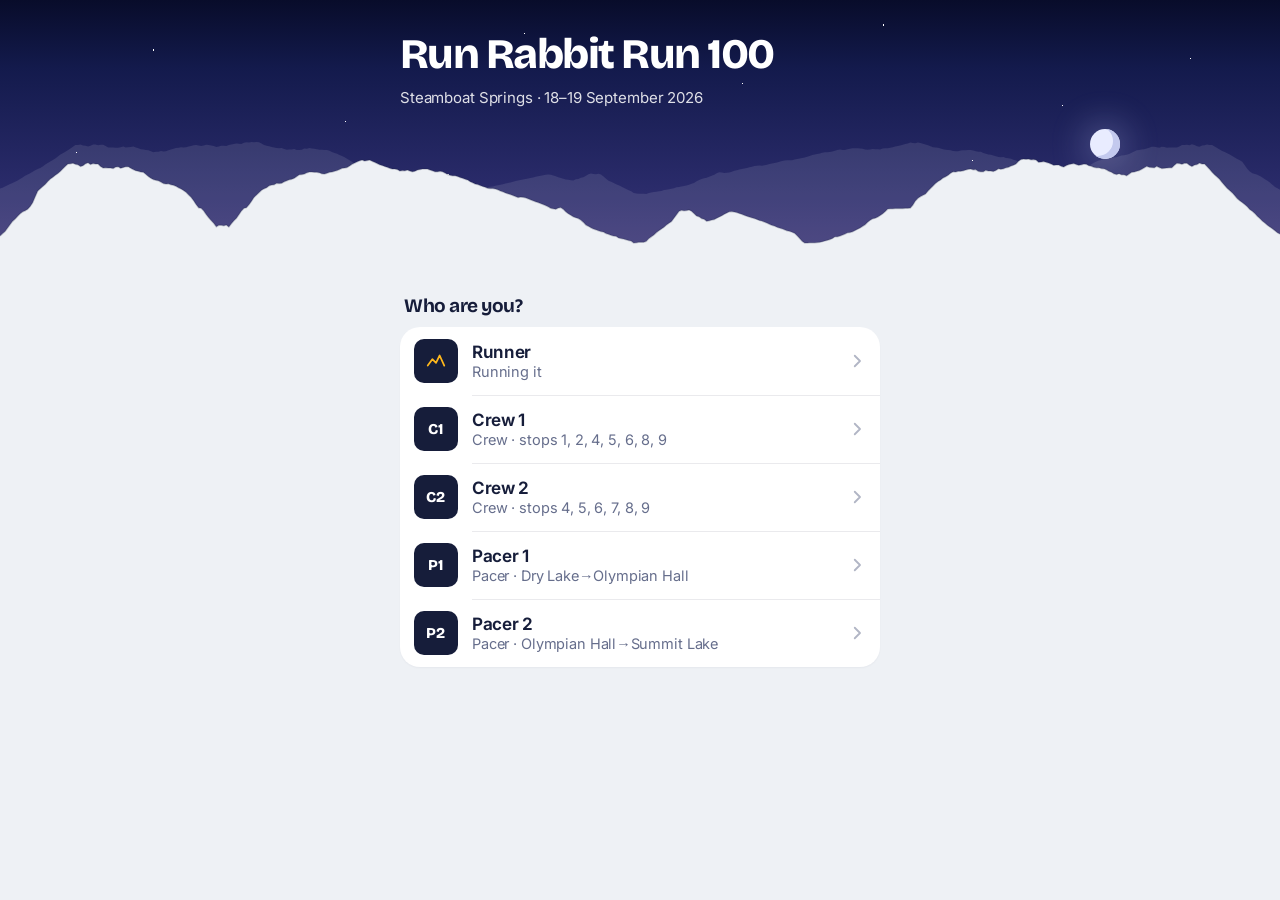
==== commit b569e209: "Template cleanup and Excel export - Race file stripped to a template: runner is 'Runner', fuel plan " ====
--- a/index.html
+++ b/index.html
@@ -1815,7 +1815,7 @@
 .sky.moon .sky-disc{width:30px;height:30px;margin:-15px 0 0 -15px;background:#E9ECFF;box-shadow:inset -7px -3px 0 #C3C9EE,0 0 34px 6px rgba(200,208,255,.28)}
 .sky-in{position:relative;z-index:3;padding:calc(var(--navh) + 14px) max(18px,calc(50vw - 334px)) 0;min-height:calc(var(--navh) + 190px)}
 .sky-k{margin:0;font-size:14.5px;font-weight:600;opacity:.84}
-.sky-place{font-size:26px;font-weight:700;letter-spacing:-.03em;line-height:1.08;margin:6px 0 0;color:inherit}
+.sky-place{font-size:26px;font-weight:700;letter-spacing:-.03em;line-height:1.08;margin:6px 0 0;color:inherit;padding-right:64px}
 .sky-eta{display:flex;align-items:baseline;gap:6px;margin:4px 0 0 -3px;font-family:var(--font-display)}
 .sky-eta b{font-size:96px;font-weight:800;letter-spacing:-.06em;line-height:.94;font-variant-numeric:tabular-nums}
 .sky-eta i{font-style:normal;font-size:27px;font-weight:700;letter-spacing:-.03em}
@@ -1851,6 +1851,8 @@
 #nowBody>section{margin-bottom:14px}
 .nw-where{font-size:14.5px;line-height:1.45;color:var(--text-2);margin:2px 2px 14px}
 .nw-h{font-size:17px;font-weight:700;letter-spacing:-.02em;margin:22px 4px 9px}
+.nw-hrow{display:flex;align-items:flex-end;justify-content:space-between;gap:12px}
+.nw-hrow .seg{margin:0 0 7px}
 
 .nw-win,.nw-seen,.nw-list{background:var(--card);border-radius:var(--r-lg);box-shadow:var(--e1)}
 .nw-win{padding:16px 16px 4px}
@@ -1963,6 +1965,48 @@
 }
 @media (prefers-reduced-motion:reduce){ .sky-lamp,.nw-dot{animation:none} .sky-l,.sky-disc{transition:none} }
 @media print{ #demoBar,.toast,.sky{display:none!important} }
+
+/* ═══════════════════════════════════════════════════════════════════
+   FLY: the 3D course preview
+   ═══════════════════════════════════════════════════════════════════ */
+#fly3d{z-index:2;background:#131A4C;cursor:grab}
+#fly3d canvas{outline:0}
+/* no position here: the host is already absolutely placed, and overriding that collapses it to nothing */
+.maplibregl-map{overflow:hidden;-webkit-tap-highlight-color:transparent}
+.maplibregl-canvas-container,.maplibregl-canvas{position:absolute;left:0;top:0}
+.maplibregl-marker{position:absolute;top:0;left:0;will-change:transform}
+.maplibregl-canary{background-color:salmon}
+.maplibregl-control-container{display:none}
+.fullmap.fly .fm-hud{z-index:5}
+.fullmap.fly .hud-lens{display:none}
+.fullmap.flyload #fly3d::after{content:"Loading the terrain";position:absolute;inset:0;display:flex;align-items:center;justify-content:center;
+  color:#fff;font-size:15px;font-weight:600;background:#131A4C;z-index:3}
+.hud-btn.hud-3d{font-family:var(--font-display);font-size:14.5px;font-weight:800;letter-spacing:-.02em;color:var(--text)}
+.hud-btn.hud-3d.on{background:var(--signal);color:var(--on-signal)}
+.fly-credit{position:absolute;z-index:4;left:64px;right:64px;top:calc(18px + var(--st));text-align:center;font-size:10px;line-height:1.3;color:#fff;
+  opacity:.72;text-shadow:0 1px 3px rgba(0,0,0,.7);pointer-events:none}
+.fly-me{width:18px;height:18px;border-radius:50%;background:#FFE08A;border:3px solid #fff;box-shadow:0 0 0 5px rgba(255,197,61,.35),0 2px 10px rgba(0,0,0,.5)}
+.fly-st{display:flex;flex-direction:column;align-items:center;pointer-events:none}
+.fly-st i{width:8px;height:8px;border-radius:50%;background:#fff;border:2px solid #161D3A;box-shadow:0 1px 4px rgba(0,0,0,.5)}
+.fly-st.c i{width:11px;height:11px;background:#FFC53D}
+.fly-st.past i{opacity:.55}
+.fly-st b{display:block;margin-bottom:5px;padding:5px 10px 6px;border-radius:10px;background:#fff;color:#161D3A;font-size:13px;font-weight:700;line-height:1.15;
+  white-space:nowrap;text-align:center;box-shadow:0 6px 18px -6px rgba(0,0,0,.6);opacity:0;transform:translateY(6px);transition:opacity .35s,transform .35s var(--ease)}
+.fly-st b s{display:block;text-decoration:none;font-size:11px;font-weight:600;color:#666E8C}
+.fly-st.near b{opacity:1;transform:none}
+.fly-prof{position:relative;width:100%;max-width:560px;height:44px;border-radius:13px;overflow:hidden;pointer-events:none;
+  background:color-mix(in srgb,var(--card) 90%,transparent);-webkit-backdrop-filter:blur(16px);backdrop-filter:blur(16px);box-shadow:0 8px 22px -12px rgba(8,12,36,.5)}
+.fly-prof svg{position:absolute;inset:0;width:100%;height:100%}
+.fly-prof .a{fill:var(--text);opacity:.14}
+.fly-prof .d{fill:var(--signal)}
+.fly-prof i{position:absolute;top:0;bottom:0;width:2px;margin-left:-1px;background:var(--text)}
+.fly-prof b{position:absolute;right:9px;top:5px;font-family:var(--font-display);font-size:13px;font-weight:700;letter-spacing:-.02em;color:var(--text);
+  font-variant-numeric:tabular-nums}
+@media (max-width:819px){
+  /* on a phone the terrain gets the whole screen; the station sheet comes back when 3D is switched off */
+  .fullmap.fly .fm-sheet{display:none}
+  .fullmap.fly .fm-cockpit,.fullmap.fly.previewing .fm-cockpit{bottom:calc(14px + var(--sb))}
+}
 </style>
 </head>
 <body>
@@ -1990,22 +2034,22 @@
 <!-- CREW -->
 <section id="c-next" class="view"></section>
 <section id="c-stops" class="view">
-  <div class="phead"><h1>Every stop</h1><p class="sec">Nine places, in order. Tap one for directions and what to bring.</p></div>
+  <div class="phead"><h1>Every stop</h1><p class="sec">Ten places, in order. Tap one for directions and what to bring.</p></div>
   <div id="crewStops"></div>
 </section>
 <section id="c-info" class="view">
   <div class="phead"><h1>Good to know</h1><p class="sec">The rules that matter, and who's who.</p></div>
   <div class="card alert">
-    <h3>Three ways to get Alex disqualified</h3>
-    <p style="margin-top:8px"><b>1. Never drive to Fish Creek Falls Trailhead.</b> You may walk or bike there — four miles from Olympian Hall — but a car in that lot can end his race.</p>
+    <h3>Three ways to get Runner disqualified</h3>
+    <p style="margin-top:8px"><b>1. Never drive to Fish Creek Falls Trailhead.</b> You may walk or bike there — four miles from Olympian Hall — but a car in that lot can end the race.</p>
     <p><b>2. Never drive up Buffalo Pass Road past Dry Lake.</b> Not once, not for a second. Summit Lake is the long way round, about two hours.</p>
     <p><b>3. Never park at Dry Lake.</b> Pull in, let people out, turn round and leave. The sheriff tickets and tows.</p>
   </div>
-  <div class="card"><h3>Handing him things</h3>
-    <p>You may only help him at the stops listed in this app, plus anywhere in town between Spring Creek Trailhead and Olympian Hall. Nowhere else. If you are not sure, don't — ask a volunteer first.</p>
+  <div class="card"><h3>Handing things over</h3>
+    <p>You may only help at the stops listed in this app, plus anywhere in town between Spring Creek Trailhead and Olympian Hall. Nowhere else. If you are not sure, don't — ask a volunteer first.</p>
     <p>Be kind to the volunteers. The manual says plainly that being rude to them is grounds for disqualification, and they are all unpaid.</p></div>
-  <div class="card"><h3>If you can't find him</h3>
-    <p>There is tracking by bib number on the race website, though much of the course has no signal so it lags. <b>Do not phone the race asking where he is.</b> They know less than you do. If he is more than about two hours past the time shown here, tell a volunteer at the next stop and they will radio ahead.</p></div>
+  <div class="card"><h3>If you can't find your runner</h3>
+    <p>There is tracking by bib number on the race website, though much of the course has no signal so it lags. <b>Do not phone the race asking where your runner is.</b> They know less than you do. If your runner is more than about two hours past the time shown here, tell a volunteer at the next stop and they will radio ahead.</p></div>
   <div class="shead"><h2>Follow the race</h2></div>
   <div id="followCrew"></div>
   <div class="shead"><h2>Who's who</h2></div>
@@ -2026,7 +2070,7 @@
   <div id="pacerSections"></div>
 </section>
 <section id="p-info" class="view">
-  <div class="phead"><h1>Pacer rules</h1><p class="sec">Get these wrong and it is Alex's race that ends, not yours.</p></div>
+  <div class="phead"><h1>Pacer rules</h1><p class="sec">Get these wrong and it is Runner's race that ends, not yours.</p></div>
   <div class="card alert"><h3>The hard rules</h3>
     <ul style="margin:10px 0 0;padding-left:19px;line-height:1.5">
       <li style="margin-bottom:7px"><b>One pacer at a time.</b> The only exception is the last four miles from the top of the gondola.</li>
@@ -2036,13 +2080,13 @@
       <li><b>Get yourself to and from the stop.</b> Vehicles and non-pacer crew are not allowed at non-crew stations.</li>
     </ul></div>
   <div class="card"><h3>Muling</h3>
-    <p>The race directors are relaxed about this for Tortoises. Handing him a torch or a bar, or holding his bottle while he is sick, is fine. Carrying his pack for miles is not. You are there for safety, company, and keeping him on course.</p></div>
+    <p>The race directors are relaxed about this for Tortoises. Handing over a torch or a bar, or holding a bottle while your runner is sick, is fine. Carrying the pack for miles is not. You are there for safety, company, and keeping your runner on course.</p></div>
   <div class="card gold"><h3>What to bring for yourself</h3>
     <p>Nobody is crewing you. Bring your own headlamp and a spare, warm layers, a rain shell, gloves, water and all your own food. Aid stations will feed you but do not count on it, and Billy's Rabbit Hole and Lane of Pain are minimal.</p>
     <p>Expect four to six hours out. It drops below freezing above 10,000 feet at night.</p></div>
-  <div class="card"><h3>Keeping him moving</h3>
-    <p>Your job at every stop is to get him out of it. Ten minutes, not thirty. Olympian Hall is heated and indoors and it ends more races than the climbs do.</p>
-    <p>Make him eat and drink on a schedule, out loud, whether he wants to or not. By mile seventy he will not be making good decisions and you will be making them for him.</p></div>
+  <div class="card"><h3>Keeping them moving</h3>
+    <p>Your job at every stop is to get your runner out of it. Ten minutes, not thirty. Olympian Hall is heated and indoors and it ends more races than the climbs do.</p>
+    <p>Make them eat and drink on a schedule, out loud, whether they want to or not. By mile seventy your runner will not be making good decisions and you will be making them.</p></div>
   <div class="shead"><h2>Follow the race</h2></div>
   <div id="followPacer"></div>
   <div class="card flat" style="background:none;border:0;padding:0">
@@ -2053,7 +2097,7 @@
 </section>
 
 <section id="x-course" class="view">
-  <div class="phead"><h1>The course</h1><p class="sec">Where he is, where he is going, and what each section is like.</p></div>
+  <div class="phead"><h1>The course</h1><p class="sec">Every section, and what it is like.</p></div>
   <div id="courseBody"></div>
 </section>
 
@@ -2095,13 +2139,13 @@
   <div class="card" style="padding:14px 16px">
     <div class="pills"><span class="pill">Crew</span><span class="pill gold pacer-only">Pacer swap</span>
       <span class="pill grey">Drop bag</span><span class="pill red">Cutoff</span></div>
-    <p class="cap" style="margin-top:10px">Times are on the selected plan from the Race tab.</p>
+    <p class="cap" style="margin-top:10px">Times are on the goal selected in the Plan tab.</p>
   </div>
   <div id="aidList"></div>
   <div class="card">
     <h3>Coordinates and offline maps</h3>
     <p class="sec">Every station carries a latitude and longitude so a map link works with no signal, provided the Steamboat area is downloaded to the phone first.</p>
-    <div class="callout w"><b>Verify these before race week.</b> The coordinates here are approximate, taken from place locations rather than surveyed. Check them against the official CalTopo course map, and never navigate a vehicle to Summit Lake or Fish Creek Falls with a map app.</div>
+    <div class="callout w"><b>Check these before race week.</b> Each one is the nearest point on the official course file to that aid station, which is where the timing mat sits, not necessarily where you park. Never navigate a vehicle to Summit Lake or Fish Creek Falls with a map app.</div>
     <p class="cap">In Google Maps: search Steamboat Springs, tap the name, then Download offline map. Do it on wifi before you leave.</p>
   </div>
 </section>
@@ -2166,7 +2210,7 @@
   manualFile: '2026-RRR-Manual.pdf',
   manualPages: 20,
   /* the default runner on this build; each team can set its own */
-  runner: { name: 'Alex', division: 'Tortoise', bibRange: '400\u2013800' },
+  runner: { name: 'Runner', division: 'Tortoise', bibRange: '400\u2013800' },
   startSpot: 'Gondola Square', finishBy: '9:00 pm Sat',
   startShort: '9:00 am Friday', startLabel: '9:00 am Friday 18 September 2026', limitLabel: '36-hour limit',
   /* timing */
@@ -2192,12 +2236,12 @@
 
 /* Copy that belongs to this race. {runner} is not substituted here; use it only where noted. */
 RACE.copy = {
-  footer: 'Cutoffs and rules from the 2026 Runner’s Manual v1.1. Goal splits from your tracker.<br>2025 field data: 68 Tortoises finishing between 28 and 32 hours.',
+  footer: 'Cutoffs and rules from the 2026 Runner’s Manual v1.1. <br>2025 field data: 68 Tortoises finishing between 28 and 32 hours.',
   rulesLine: 'Never drive to Fish Creek Falls · never drive Buffalo Pass Road above Dry Lake · never park at Dry Lake. ',
-  cutoffsNote: 'Cutoffs are the times he must <i>leave</i> by. Official times from the 2026 Runner’s Manual v1.1.',
+  cutoffsNote: 'Cutoffs are the times the runner must <i>leave</i> by. Official times from the 2026 Runner’s Manual v1.1.',
   helpSignal: 'Once it has opened on your phone it keeps working on Buffalo Pass. Anything you write syncs by itself when you get signal back.',
   helpRules: 'Never drive to Fish Creek Falls trailhead. Never drive Buffalo Pass Road above Dry Lake. Never park at Dry Lake.',
-  briefRules: '<li><b>Never drive to Fish Creek Falls Trailhead.</b> Walk or bike, four miles from Olympian Hall.</li><li><b>Never drive up Buffalo Pass Road past Dry Lake.</b> Summit Lake is the two-hour way round, every time.</li><li><b>Never park at Dry Lake.</b> Drop off, turn round, leave. The sheriff tickets and tows.</li></ol><p>Help him only at the stops below, plus in town between Spring Creek Trailhead and Olympian Hall. Be kind to volunteers — rudeness is grounds for disqualification.</p>',
+  briefRules: '<li><b>Never drive to Fish Creek Falls Trailhead.</b> Walk or bike, four miles from Olympian Hall.</li><li><b>Never drive up Buffalo Pass Road past Dry Lake.</b> Summit Lake is the two-hour way round, every time.</li><li><b>Never park at Dry Lake.</b> Drop off, turn round, leave. The sheriff tickets and tows.</li></ol><p>Help only at the stops below, plus in town between Spring Creek Trailhead and Olympian Hall. Be kind to volunteers — rudeness is grounds for disqualification.</p>',
   fieldNotes: '<h3>What the numbers say</h3>'+
       '<p style="margin-top:8px"><b>The Emerald loop is the biggest single block of time on the course</b> — four hours four minutes on average, more than any other section, and it happens between one and five in the morning.</p>'+
       '<p><b>Dry Lake to Summit is the slowest ground</b> — 24 minutes a mile, four hours for ten miles. Plan for it and do not panic.</p>'+
@@ -2206,7 +2250,7 @@
   gearIntro: '<p class="sec">New for 2026. Checked on the way <i>out</i> of Olympian Hall, at mile 51.2 and again at 63.9, so you carry all five for the last 50.6 miles.</p>',
   bagsIntro: '<div class="card alert"><p><b>Collected Thursday 3\u20136 pm, before the briefing.</b> Both bags are sealed about fifteen hours before you start, so you cannot adjust them to Friday\u2019s forecast. Pack for the bad version.</p>'+
       '<p style="margin-top:8px">No hard-sided bags, nothing bigger than a shoebox. Bring a bright colour \u2014 you will be hunting for it in a field of identical bags.</p></div>',
-  summitSkipped: '<div class="card"><h3>Why Summit at mile 30 is skipped</h3><p class="sec">The drop bag covers it, and a four-hour round trip at mile 30 wrecks the crew before the stops that matter. Dry Lake has crew but <i>no</i> drop bag, so those two visits are the crew\u2019s highest-value work.</p></div>',
+  summitSkipped: '',
   weatherNotes: '<p class="sec">2011 brought hail, rain, 40 mph winds and snow. 2022 brought snow, wind, fog and mud. 2025 was a blizzard with lightning.</p>'+
       '<div class="callout w"><b>Carry a light from the start.</b> On the 36-hour schedule you reach Summit Lake \u2014 your first drop bag \u2014 at 8:30 pm, more than an hour after dark, and Long Lake at mile 24.3 has neither crew nor a bag. It weighs four ounces.</div>'+
       '<p class="cap">Per the race director: more hundred-mile runners drop from unexpected overnight cold than from any other cause.</p></div>',
@@ -2218,9 +2262,9 @@
       '<p class="cap">Source: RRR100 CalTopo export, track "Run Rabbit Run 100-2024". Confidence: high. Re-check if the 2026 course changes.</p></div>',
   questionsIntro: '<div class="card"><p class="sec" style="margin-bottom:10px">Open questions the manual does not settle. Ask at the Thursday briefing.</p>',
   pacerBlocksIntro: '<p class="sec">A pacer may only join or leave at Dry Lake 44.5, Olympian 51.2, Olympian 63.9, Dry Lake 70.8 or Summit 80.8. Every possible pacer leg is one or more of these in a row \u2014 there is nothing else to work with.</p>'+
-      '<div class="callout w" style="margin-bottom:0"><b>The last block is 21 miles with no swap inside it.</b> Four blocks fall in your 7\u201313 mile range; that one does not, and no arrangement changes it. Family may join for the final four miles from the top of the gondola, so the shortest anyone can cover from Summit is about seventeen miles alone with you.</div></div>',
+      '<div class="callout w" style="margin-bottom:0"><b>The last block is 21 miles with no swap inside it.</b> No arrangement changes that. Family may join for the final four miles from the top of the gondola, so the shortest anyone can cover from Summit is about seventeen miles alone with you.</div></div>',
   lens: {
-    crewLegend: '<span><i class="k crew"></i>Crew can reach him — 7 places</span><span><i class="k nocrew"></i>On his own</span>',
+    crewLegend: '<span><i class="k crew"></i>Crew can reach the runner — 7 places</span><span><i class="k nocrew"></i>No crew</span>',
     crewNote: 'The longest stretch with no crew is Summit Lake to Dry Lake, 14.4 miles. Fish Creek is foot or bike only.',
     bagLegend: '<span><i class="k bag"></i>Drop bag — 4 visits</span><span><i class="k nocrew"></i>Carry everything</span>',
     bagNote: 'Two bags, four visits: Summit Lake at 30.1 and 80.8, Olympian at 51.2 and 63.9.'
@@ -2248,7 +2292,7 @@
 /* gain = estimated gross climb for the segment INTO this station (runner's tracker) */
 var STATIONS = [
   { mi:0,     name:'Start — Ski Basin',   elev:7070,  gain:0,    bag:1,crew:1,pacer:0, goal:0,    field:0,    p24:0, steady:0,    slow:0,    cut:null, major:1 },
-  { mi:5.4,   name:'Mount Werner',        elev:10358, gain:3300, bag:0,crew:0,pacer:0, goal:133,  field:136,  p24:75, steady:91,   slow:105,  cut:390 },
+  { mi:5.4,   name:'Mount Werner',        elev:10358, gain:3300, bag:0,crew:0,pacer:0, goal:133,  field:136,  p24:75, steady:144,  slow:105,  cut:390 },
   { mi:17.7,  name:'Fish Creek Falls',    elev:7497,  gain:950,  bag:0,crew:2,pacer:0, goal:243,  field:248,  p24:210, steady:263,  slow:285,  cut:540,
     note:'Crew on foot or bicycle only, four miles from Olympian Hall. A car here risks disqualification.' },
   { mi:24.3,  name:'Long Lake',           elev:9915,  gain:2675, bag:0,crew:0,pacer:0, goal:365,  field:372,  p24:330, steady:396,  slow:525,  cut:null },
@@ -3256,7 +3300,7 @@
     '<h4>This is the widest spread on the whole course</h4>'+
     '<p>The 2025 field averaged 1:37 for these six miles. The fastest did it in <b>49 minutes</b>. The slowest took <b>2 hours 59</b>. Nothing else on the course separates people by a factor of three. That gap is quads, and quads are decided back at mile 12 in the Fish Creek canyon.</p>'+
     '<blockquote>Six miles of steep downhill will be the final bout of torture that the course will be throwing at you.</blockquote>'+
-    '<div class="callout g"><b>Poles.</b> One 2022 finisher\'s single stated regret was not putting poles in his Summit Lake drop bag for exactly this descent. Poles are legal for everyone in 2026.</div>'+
+    '<div class="callout g"><b>Poles.</b> One 2022 finisher\'s single stated regret was not putting poles in the Summit Lake drop bag for exactly this descent. Poles are legal for everyone in 2026.</div>'+
     '<p>You will probably do this in the dark. <b>The clock does not stop until you hug the Designated Hugger.</b></p>' }
 ];
 
@@ -3279,32 +3323,35 @@
 
 var CREW = [
   { n:1, where:'Start line, ski basin', mi:0, drive:15,
-    what:'Nothing. Say goodbye and take a photo.',
+    what:'',
     body:'Both races start at the base of the ski basin. Head for Mount Werner Road and follow signs to Gondola Square, then walk toward Slopeside. Park in the Gondola Square garage opposite the Sheraton, or free at Upper Knolls a quarter of a mile away. After this you have nine hours off — use them.' },
   { n:2, where:'Fish Creek Falls Trailhead', mi:17.7, opt:1,
-    what:'A bottle and something salty. This stop is optional.',
-    body:'You cannot drive here and a car in that lot risks his race. Park at Olympian Hall and walk or bike the four miles up Fish Creek Falls Road. There is no shuttle. If nobody fancies the ride, skip it — he is carrying enough.' },
+    what:'',
+    body:'You cannot drive here and a car in that lot risks the race. Park at Olympian Hall and walk or bike the four miles up Fish Creek Falls Road. There is no shuttle. If nobody fancies the ride, skip it — the runner is carrying enough.' },
+  { n:10, where:'Summit Lake, first time', mi:30.1, drive:120, opt:1, off:1,
+    what:'',
+    body:'The highest aid station and the first drop bag. It is a two-hour drive each way and you must go the long way round — Rabbit Ears Pass, then Highway 14 toward Walden. There is no phone signal up there. Many crews skip this one because the drop bag covers it; switch it on if yours is going.' },
   { n:3, where:'Rest, eat, sleep', mi:null, rest:1,
-    what:'A proper meal and a nap.',
+    what:'',
     body:'From about 2 pm until 8 pm you have nothing to do. Do not spend it sitting in a car park. The next eighteen hours are the actual job, and you will be driving mountain roads in the dark on the far side of them.' },
-  { n:4, where:'Dry Lake', mi:44.5, drive:45, pacer:'Pacer 1 joins here',
-    what:'Warm layer, hot drink, real food, his night kit.',
-    body:'There is no drop bag here, so anything he wants, you carry. Pull in, hand things over, put the pacer out, turn round and leave — there is no parking and the sheriff tickets and tows. Do not drive one foot further up Buffalo Pass Road.' },
+  { n:4, where:'Dry Lake', mi:44.5, drive:45, pacer:'A pacer can join here',
+    what:'',
+    body:'There is no drop bag here, so anything the runner wants, you carry. Pull in, hand things over, put the pacer out, turn round and leave — there is no parking and the sheriff tickets and tows. Do not drive one foot further up Buffalo Pass Road.' },
   { n:5, where:'Olympian Hall', mi:51.2, drive:15, key:1,
-    what:'All five mandatory gear items, spares of everything, dry socks, hot food, the big camping chair.',
-    body:'The biggest stop of the race and the only indoor one. Halfway. His gear is checked on the way OUT — headlamp plus a backup, warm jacket, space blanket, raincoat, gloves — so have spares in hand. He will want to sit down. Give him ten minutes, then get him moving. Plenty of parking out front and by the ball fields.' },
+    what:'',
+    body:'The biggest stop of the race and the only indoor one. Halfway. Gear is checked on the way OUT — headlamp plus a backup, warm jacket, space blanket, raincoat, gloves — so have spares in hand. Your runner will want to sit down. Allow ten minutes, then get them moving. Plenty of parking out front and by the ball fields.' },
   { n:6, where:'Olympian Hall, second time', mi:63.9, drive:15,
-    what:'Dry socks, coffee, breakfast, a layer for sunrise.',
-    body:'He has just done the Emerald Mountain loop in the dark, which the 2025 data says is the slowest four hours of the whole race. Sunrise is 6:51 am. Gear is checked again on the way out. Same rule: ten minutes, then out the door.' },
+    what:'',
+    body:'Your runner has just done the Emerald Mountain loop in the dark, which the 2025 data says is the slowest four hours of the whole race. Sunrise is 6:51 am. Gear is checked again on the way out. Same rule: ten minutes, then out the door.' },
   { n:7, where:'Dry Lake, second time', mi:70.8, drive:45, pacer:'Last pacer swap',
-    what:'Full bottles, food for four hours, sunscreen.',
-    body:'Drop and go again. He is about to do the hardest section of the race — ten miles that took the 2025 field an average of four hours. Send him with more food than seems reasonable. Whoever paces from here finishes at 10,300 feet and needs collecting.' },
+    what:'',
+    body:'Drop and go again. What comes next is the hardest section of the race — ten miles that took the 2025 field an average of four hours. Send more food than seems reasonable. Whoever paces from here finishes at 10,300 feet and needs collecting.' },
   { n:8, where:'Summit Lake', mi:80.8, drive:120, key:1,
-    what:'Last hot food, a fresh light for the finish, poles for the descent.',
+    what:'',
     body:'Two hours of driving, and you must go the long way round — up Rabbit Ears Pass, left on Highway 14 toward Walden, then Buffalo Pass Road from the far side. You may not use Buffalo Pass Road above Dry Lake. There is no phone signal up there. Leave town two and a half hours before you need to arrive.' },
   { n:9, where:'Finish line, ski basin', mi:101.8, drive:120,
-    what:'Warm clothes for him, a chair, and a beer.',
-    body:'Two hours to get back down from Summit. The finish party runs from 10 am Saturday — free to runners, twenty dollars for everyone else, beer from noon. The clock does not stop until he hugs the Designated Hugger.' }
+    what:'',
+    body:'Two hours to get back down from Summit. The finish party runs from 10 am Saturday — free to runners, twenty dollars for everyone else, beer from noon. The clock does not stop until the runner hugs the Designated Hugger.' }
 ];
 
 var DRIVES = {
@@ -3317,6 +3364,9 @@
   'Summit Lake': { t:'about 2 hours, 70 miles', d:'Mount Werner Road to Highway 40, turn LEFT toward Rabbit Ears Pass, away from town. About 22 miles to the Highway 14 junction, then left toward Walden. Another 18.5 miles to a sign on the left for Buffalo Pass (CO 24). About 11 miles, then onto CO 24-FR 60, and 18.2 miles up to the aid station.', warn:'No phone signal. Leave two and a half hours early.' },
   'Finish line, ski basin': { t:'2 hours back from Summit Lake', d:'Retrace the Summit Lake route down to Highway 40, back over Rabbit Ears Pass into town, then Mount Werner Road to Gondola Square.' }
 };
+
+DRIVES['Summit Lake, first time'] = DRIVES['Summit Lake'];
+RACE.noMap['Summit Lake, first time'] = RACE.noMap['Summit Lake'];
 
 var PACERS = [
   { n:1, from:44.5, to:63.9, dist:'19.4 miles', secs:[6,7], title:'Dry Lake to Olympian, second pass',
@@ -3335,40 +3385,30 @@
 
 var MANDATORY = ['Headlamp, waist lamp or torch — plus a backup in case one fails','Warm jacket','Space blanket or equivalent','Raincoat or equivalent','Gloves'];
 
-/* Gear, matching the Gear Checklist tab of RRR Printables.xlsx. Notes are
-   free text and editable in the app; the lists themselves come from there. */
+/* Gear: a neutral starter list. Each runner renames, removes and adds their own in the app. */
 var GEAR = [
-  { name:'Running gear', items:[
-    ['Altra Lone Peaks',''],['Altra Timps',''],['Mount to Coast H1',''],
-    ['4 pairs of socks',''],['Gloves','mandatory'],['Headlamp x2','mandatory'],
-    ['Flashlight — backup',''],['Space blanket / bivy','mandatory'],
-    ['Salomon rain jacket','mandatory'],['Norrona jacket','warm layer — mandatory'],
-    ['Leggings / tights',''],['Long sleeve T-shirt',''],['Sunglasses',''],
-    ['Poles','for the finish descent'],['Quiver',''],['Running vest',''],
-    ['0.5L bladder (x3)',''],['1L bladder (x1)',''],['Water filter attachment',''],
-    ['Reusable cup',''],['Beanie',''],['Neck gaiter','']
+  { name:'Running kit', items:[
+    ['Trail shoes',''],['Spare shoes',''],['Socks, several pairs',''],['Gloves','mandatory'],
+    ['Headlamp and a backup light','mandatory'],['Spare batteries',''],['Space blanket','mandatory'],
+    ['Rain jacket','mandatory'],['Warm jacket','mandatory'],['Tights or leggings',''],['Long-sleeve layer',''],
+    ['Sunglasses',''],['Poles',''],['Pack or vest',''],['Bottles or bladders',''],['Water filter',''],
+    ['Cup',''],['Hat or beanie',''],['Neck gaiter','']
   ]},
-  { name:'Aid stations / with crew', items:[
-    ['Sunscreen',''],['Chapstick',''],['Tums',''],['Eye drops',''],['Lube',''],
-    ['Large camping chair','for Olympian'],['Massage gun',''],['Portable charger x2',''],
-    ['Watch charger',''],['Salt sticks',''],['Dude wipes',''],['First aid kit',''],
-    ['Blister cushions','']
+  { name:'With the crew', items:[
+    ['Sunscreen',''],['Lip balm',''],['Antacids',''],['Anti-chafe',''],['Camp chair',''],
+    ['Phone and watch chargers',''],['Electrolytes or salt',''],['Wipes',''],['First aid kit',''],['Blister kit','']
   ]},
-  { name:'Night ops', items:[
-    ['Headlamp',''],['Norrona jacket',''],['Leggings / tights',''],['Gloves',''],
-    ['Stance night socks',''],['Altra Timps',''],['Space blanket / bivy',''],
-    ['Beanie',''],['Neck gaiter',''],['Night ops (back up)','into the Summit Lake bag'],
-    ['Flashlight',''],['Oakley jacket',''],['Backup midlayer',''],['Backup gloves','']
+  { name:'Night kit', items:[
+    ['Headlamp',''],['Warm jacket',''],['Tights or leggings',''],['Gloves',''],['Dry socks',''],
+    ['Hat or beanie',''],['Neck gaiter',''],['Spare light',''],['Spare midlayer','']
   ]},
   { name:'Food', items:[
-    ['Beef sticks',''],['Salami',''],['Smuckers',''],['Coca Cola',''],
-    ['Ramen noodles','needs hot water'],['Ritz crackers',''],['Goldfish',''],
-    ['Swedish Fish',''],['Bacon',''],['Homemade sandwich',''],
-    ['Precision Fuel 90g carb gels',''],['Mashed potatoes',''],['Ginger chews','']
+    ['Gels or chews',''],['Drink mix',''],['Something salty',''],['Something sweet',''],
+    ['Real food for crew stops',''],['Cola',''],['Ginger chews','']
   ]}
 ];
 
-/* The race-day plan, leg by leg, from RRR Printables.xlsx.
+/* The race-day fuel plan, leg by leg. Ships empty: the runner fills it in.
    Index n is the leg ARRIVING at STATIONS[n+1].
      aid   what he eats on arriving at that aid station
      seg   what he eats during the leg itself
@@ -3381,28 +3421,28 @@
    Everything here is a starting point; all of it is editable in the app and
    the edits ride along in the shared plan so the crew see the same thing. */
 var FUELPLAN = [
-  { aid:'Fruit', seg:'90g Carbs', ac:30, sc:90, caps:4, water:1, caf:150, note:'' },
-  { aid:'Schmucker + Goldfish + Fruit', seg:'90g Carbs', ac:75, sc:90, caps:1, water:1, caf:0, note:'' },
-  { aid:'Fruit', seg:'90g Carbs', ac:30, sc:90, caps:4, water:1, caf:0, note:'' },
-  { aid:'Fruit', seg:'90g Carbs', ac:30, sc:90, caps:3, water:1, caf:0, note:'Back up night ops in the drop bag' },
-  { aid:'Fruit', seg:'Swedish Fish (30g Carbs)', ac:30, sc:30, caps:3, water:0.5, caf:0, note:'' },
-  { aid:'Schmucker + Goldfish + Cookies', seg:'Swedish Fish (60g Carbs)', ac:70, sc:60, caps:1, water:1, caf:0, note:'' },
-  { aid:'Sandwich + Salami + Mashed Potatoes + Cookies', seg:'—', ac:100, sc:0, caps:0, water:1, caf:25, note:'Pacer 1' },
-  { aid:'Fruit', seg:'—', ac:30, sc:0, caps:2, water:0.5, caf:0, note:'Chris pacing' },
-  { aid:'Fruit', seg:'—', ac:30, sc:0, caps:2, water:0.5, caf:0, note:'Chris pacing' },
-  { aid:'Ramen + Mashed Potatoes + Cheese', seg:'Swedish Fish (60g Carbs)', ac:125, sc:60, caps:0, water:1, caf:150, note:'Chris pacing' },
-  { aid:'Fruit + Cookies', seg:'90g Carbs + Swedish Fish (30g Carbs)', ac:60, sc:120, caps:5, water:1.5, caf:150, note:'Chris pacing' },
-  { aid:'Fruit', seg:'90g Carbs + Swedish Fish (30g Carbs)', ac:30, sc:120, caps:6, water:1.5, caf:50, note:'Drop Chris at Dry Lake' },
-  { aid:'Fruit + Cookies', seg:'90g Carbs', ac:60, sc:90, caps:2, water:1, caf:50, note:'' },
-  { aid:'Fruit', seg:'90g Carbs', ac:30, sc:90, caps:5, water:1.5, caf:50, note:'' },
-  { aid:'As much as possible', seg:'Swedish Fish (90g Carbs)', ac:60, sc:90, caps:4, water:1, caf:0, note:'' },
-  { aid:'—', seg:'—', ac:0, sc:0, caps:2, water:0.5, caf:0, note:'' }
+  { aid:'', seg:'', ac:0, sc:0, caps:0, water:0, caf:0, note:'' },
+  { aid:'', seg:'', ac:0, sc:0, caps:0, water:0, caf:0, note:'' },
+  { aid:'', seg:'', ac:0, sc:0, caps:0, water:0, caf:0, note:'' },
+  { aid:'', seg:'', ac:0, sc:0, caps:0, water:0, caf:0, note:'' },
+  { aid:'', seg:'', ac:0, sc:0, caps:0, water:0, caf:0, note:'' },
+  { aid:'', seg:'', ac:0, sc:0, caps:0, water:0, caf:0, note:'' },
+  { aid:'', seg:'', ac:0, sc:0, caps:0, water:0, caf:0, note:'' },
+  { aid:'', seg:'', ac:0, sc:0, caps:0, water:0, caf:0, note:'' },
+  { aid:'', seg:'', ac:0, sc:0, caps:0, water:0, caf:0, note:'' },
+  { aid:'', seg:'', ac:0, sc:0, caps:0, water:0, caf:0, note:'' },
+  { aid:'', seg:'', ac:0, sc:0, caps:0, water:0, caf:0, note:'' },
+  { aid:'', seg:'', ac:0, sc:0, caps:0, water:0, caf:0, note:'' },
+  { aid:'', seg:'', ac:0, sc:0, caps:0, water:0, caf:0, note:'' },
+  { aid:'', seg:'', ac:0, sc:0, caps:0, water:0, caf:0, note:'' },
+  { aid:'', seg:'', ac:0, sc:0, caps:0, water:0, caf:0, note:'' },
+  { aid:'', seg:'', ac:0, sc:0, caps:0, water:0, caf:0, note:'' }
 ];
 
 /* Sodium per salt capsule, from the label. Drives every mg/hr figure. */
 var NA_PER_CAP = 215;
 
-var TOBUY = ['Space blanket','Big camping chair','Rain jacket','Gloves','Socks','Fresh Lone Peaks'];
+var TOBUY = [];
 
 var DROPBAGS = [
   { name:'Summit Lake bag', tag:'Mile 30.1 and 80.8',
@@ -3455,15 +3495,7 @@
   ['§17 Tracking','Live stream and bib tracking, and a request not to phone asking where your runner is.']
 ];
 
-var QUESTIONS = [
-  'Where can a pacer first join — Dry Lake at 44.5, or Spring Creek Trailhead? The manual contradicts itself.',
-  'Are Long Lake 24.3, Summit 30.1 and Dry Lake 44.5 genuinely uncutoff? The column is blank for all three.',
-  'Is mandatory gear checked at both Olympian passes? Is "warm jacket" specified — insulated, or any long sleeve?',
-  'Will the gondola run Friday morning for crew, and Saturday evening for family to reach the last four miles?',
-  'Will the Summit Lake drop bags be on site by 6 pm Friday?',
-  'What are the buckle thresholds by finish time?',
-  'Can we run power from a car at Olympian to boil water for ramen, or is there a kettle on site?'
-];
+var QUESTIONS = [];      /* the runner's own open questions; none ship with the race */
 
 var EVENTS = [
   { iso:'2026-09-07T23:59', t:'Entries and Tortoise/Hare changes close', d:'Bibs assigned after this. Tortoises get three-digit numbers, 400 to 800.' },
@@ -3472,7 +3504,7 @@
   { iso:'2026-09-17T18:00', t:'Pre-race briefing — Olympian Hall', d:'Held outdoors. Bring a chair or a blanket.' },
   { iso:'2026-09-17T19:00', t:'CHECK-IN CLOSES', d:'There is no race-day check-in. Miss this and you do not start.', key:1 },
   { iso:'2026-09-18T07:00', t:'Early Bird start', d:'Men over 60 and women over 50 only.' },
-  { iso:'2026-09-18T09:00', t:'TORTOISE START', d:RACE.runner.name+' starts here. Thirty-six hours on the clock.', key:1 },
+  { iso:'2026-09-18T09:00', t:'TORTOISE START', d:'Your start. Thirty-six hours on the clock.', key:1 },
   { iso:'2026-09-18T13:00', t:'Hare start', d:'They will begin catching the Tortoises around mile 25 to 35, late afternoon.' },
   { iso:'2026-09-19T10:00', t:'Finish party opens', d:'Free to runners, twenty dollars for everyone else. Beer from noon.' },
   { iso:'2026-09-19T19:00', t:'Hare cutoff', d:'Thirty hours.' },
@@ -3595,6 +3627,105 @@
 }
 if(typeof module!=='undefined') module.exports={project:project,projFeats:projFeats};
 
+// A small .xlsx writer: styled cells, column widths, merged cells, frozen headers and print setup.
+// Pure, no dependencies, works offline. xlsxBuild(sheets, title) -> Uint8Array.
+//   sheet: { name, cols:[width,...], rows:[[cell,...],...], freeze:rowCount, merges:['A1:F1'], heads:rowCount }
+//   cell:  string | number | null | { v, s }   where s is a style name from XLSX_STYLES
+var XLSX_STYLES = ['plain','title','sub','head','cell','bold','num','warn','muted','group','check','big'];
+function xlsxBuild(sheets, title){
+  var enc=new TextEncoder();
+  function x(s){ return String(s==null?'':s).replace(/[\u0000-\u0008\u000B\u000C\u000E-\u001F]/g,'')
+    .replace(/&/g,'&amp;').replace(/</g,'&lt;').replace(/>/g,'&gt;').replace(/"/g,'&quot;'); }
+  function col(n){ var s=''; n++; while(n>0){ var r=(n-1)%26; s=String.fromCharCode(65+r)+s; n=Math.floor((n-1)/26); } return s; }
+  var INK='FF161D3A', MIST='FFE3E7F3', HAIR='FFD5DAE8', AMBER='FFFFF1CC', GREY='FF666E8C', RED='FFC8322F';
+  function font(sz,b,color){ return '<font>'+(b?'<b/>':'')+'<sz val="'+sz+'"/><color rgb="'+color+'"/><name val="Calibri"/><family val="2"/></font>'; }
+  function fill(c){ return '<fill><patternFill patternType="solid"><fgColor rgb="'+c+'"/><bgColor indexed="64"/></patternFill></fill>'; }
+  var styles='<?xml version="1.0" encoding="UTF-8" standalone="yes"?><styleSheet xmlns="http://schemas.openxmlformats.org/spreadsheetml/2006/main">'+
+    '<fonts count="8">'+font(10,0,INK)+font(18,1,'FFFFFFFF')+font(10,0,'FFDDE2F2')+font(9,1,INK)+font(10,1,INK)+font(10,1,RED)+font(9,0,GREY)+font(13,1,INK)+'</fonts>'+
+    '<fills count="5"><fill><patternFill patternType="none"/></fill><fill><patternFill patternType="gray125"/></fill>'+fill(INK)+fill(MIST)+fill(AMBER)+'</fills>'+
+    '<borders count="3"><border><left/><right/><top/><bottom/><diagonal/></border>'+
+      '<border><left/><right/><top/><bottom style="thin"><color rgb="'+HAIR+'"/></bottom><diagonal/></border>'+
+      '<border><left/><right/><top/><bottom style="medium"><color rgb="'+INK+'"/></bottom><diagonal/></border></borders>'+
+    '<cellStyleXfs count="1"><xf numFmtId="0" fontId="0" fillId="0" borderId="0"/></cellStyleXfs>'+
+    '<cellXfs count="12">'+
+      '<xf numFmtId="0" fontId="0" fillId="0" borderId="0" xfId="0"/>'+
+      '<xf numFmtId="0" fontId="1" fillId="2" borderId="0" xfId="0" applyFont="1" applyFill="1" applyAlignment="1"><alignment vertical="center" indent="1"/></xf>'+
+      '<xf numFmtId="0" fontId="2" fillId="2" borderId="0" xfId="0" applyFont="1" applyFill="1" applyAlignment="1"><alignment vertical="center" indent="1"/></xf>'+
+      '<xf numFmtId="0" fontId="3" fillId="3" borderId="2" xfId="0" applyFont="1" applyFill="1" applyBorder="1" applyAlignment="1"><alignment vertical="center" wrapText="1"/></xf>'+
+      '<xf numFmtId="0" fontId="0" fillId="0" borderId="1" xfId="0" applyBorder="1" applyAlignment="1"><alignment vertical="top" wrapText="1"/></xf>'+
+      '<xf numFmtId="0" fontId="4" fillId="0" borderId="1" xfId="0" applyFont="1" applyBorder="1" applyAlignment="1"><alignment vertical="top" wrapText="1"/></xf>'+
+      '<xf numFmtId="0" fontId="0" fillId="0" borderId="1" xfId="0" applyBorder="1" applyAlignment="1"><alignment horizontal="right" vertical="top"/></xf>'+
+      '<xf numFmtId="0" fontId="5" fillId="0" borderId="1" xfId="0" applyFont="1" applyBorder="1" applyAlignment="1"><alignment vertical="top" wrapText="1"/></xf>'+
+      '<xf numFmtId="0" fontId="6" fillId="0" borderId="1" xfId="0" applyFont="1" applyBorder="1" applyAlignment="1"><alignment vertical="top" wrapText="1"/></xf>'+
+      '<xf numFmtId="0" fontId="4" fillId="4" borderId="1" xfId="0" applyFont="1" applyFill="1" applyBorder="1" applyAlignment="1"><alignment vertical="center"/></xf>'+
+      '<xf numFmtId="0" fontId="0" fillId="0" borderId="1" xfId="0" applyBorder="1" applyAlignment="1"><alignment horizontal="center" vertical="top"/></xf>'+
+      '<xf numFmtId="0" fontId="7" fillId="0" borderId="1" xfId="0" applyFont="1" applyBorder="1" applyAlignment="1"><alignment vertical="top" wrapText="1"/></xf>'+
+    '</cellXfs></styleSheet>';
+  function sheetXml(sh){
+    var rows=sh.rows, nc=0, i; rows.forEach(function(r){ nc=Math.max(nc,r.length); });
+    var out='<?xml version="1.0" encoding="UTF-8" standalone="yes"?><worksheet xmlns="http://schemas.openxmlformats.org/spreadsheetml/2006/main">'+
+      '<sheetPr><pageSetUpPr fitToPage="1"/></sheetPr><dimension ref="A1:'+col(Math.max(0,nc-1))+Math.max(1,rows.length)+'"/>'+
+      '<sheetViews><sheetView workbookViewId="0" showGridLines="0">'+
+      (sh.freeze?'<pane ySplit="'+sh.freeze+'" topLeftCell="A'+(sh.freeze+1)+'" activePane="bottomLeft" state="frozen"/>':'')+'</sheetView></sheetViews>'+
+      '<sheetFormatPr defaultRowHeight="15"/><cols>';
+    for(i=0;i<nc;i++) out+='<col min="'+(i+1)+'" max="'+(i+1)+'" width="'+((sh.cols&&sh.cols[i])||14)+'" customWidth="1"/>';
+    out+='</cols><sheetData>';
+    rows.forEach(function(r,ri){
+      var st0=r[0]&&typeof r[0]==='object'?r[0].s:null, ht=st0==='title'?34:st0==='sub'?20:st0==='head'?24:st0==='group'?20:0;
+      out+='<row r="'+(ri+1)+'"'+(ht?' ht="'+ht+'" customHeight="1"':'')+'>';
+      r.forEach(function(c,ci){
+        if(c==null||c==='') { if(st0==='title'||st0==='sub'||st0==='group'||st0==='head'){ out+='<c r="'+col(ci)+(ri+1)+'" s="'+XLSX_STYLES.indexOf(st0)+'"/>'; } return; }
+        var v=(typeof c==='object')?c.v:c, s=(typeof c==='object'&&c.s)?XLSX_STYLES.indexOf(c.s):4; if(s<0) s=4;
+        var ref=col(ci)+(ri+1);
+        if(typeof v==='number' && isFinite(v)) out+='<c r="'+ref+'" s="'+s+'"><v>'+v+'</v></c>';
+        else out+='<c r="'+ref+'" s="'+s+'" t="inlineStr"><is><t xml:space="preserve">'+x(v)+'</t></is></c>';
+      });
+      out+='</row>';
+    });
+    out+='</sheetData>';
+    if(sh.merges&&sh.merges.length) out+='<mergeCells count="'+sh.merges.length+'">'+sh.merges.map(function(m){ return '<mergeCell ref="'+m+'"/>'; }).join('')+'</mergeCells>';
+    out+='<printOptions horizontalCentered="1"/><pageMargins left="0.4" right="0.4" top="0.5" bottom="0.6" header="0.3" footer="0.3"/>'+
+      '<pageSetup orientation="'+(sh.portrait?'portrait':'landscape')+'" fitToWidth="1" fitToHeight="0"/>'+
+      '<headerFooter><oddFooter>&amp;L&amp;8'+x(title)+' · '+x(sh.name)+'&amp;R&amp;8Page &amp;P of &amp;N</oddFooter></headerFooter></worksheet>';
+    return out;
+  }
+  var files=[];
+  function add(name,str){ files.push({ name:name, data:enc.encode(str) }); }
+  add('[Content_Types].xml','<?xml version="1.0" encoding="UTF-8" standalone="yes"?><Types xmlns="http://schemas.openxmlformats.org/package/2006/content-types">'+
+    '<Default Extension="rels" ContentType="application/vnd.openxmlformats-package.relationships+xml"/><Default Extension="xml" ContentType="application/xml"/>'+
+    '<Override PartName="/xl/workbook.xml" ContentType="application/vnd.openxmlformats-officedocument.spreadsheetml.sheet.main+xml"/>'+
+    '<Override PartName="/xl/styles.xml" ContentType="application/vnd.openxmlformats-officedocument.spreadsheetml.styles+xml"/>'+
+    sheets.map(function(_,i){ return '<Override PartName="/xl/worksheets/sheet'+(i+1)+'.xml" ContentType="application/vnd.openxmlformats-officedocument.spreadsheetml.worksheet+xml"/>'; }).join('')+'</Types>');
+  add('_rels/.rels','<?xml version="1.0" encoding="UTF-8" standalone="yes"?><Relationships xmlns="http://schemas.openxmlformats.org/package/2006/relationships">'+
+    '<Relationship Id="rId1" Type="http://schemas.openxmlformats.org/officeDocument/2006/relationships/officeDocument" Target="xl/workbook.xml"/></Relationships>');
+  add('xl/workbook.xml','<?xml version="1.0" encoding="UTF-8" standalone="yes"?><workbook xmlns="http://schemas.openxmlformats.org/spreadsheetml/2006/main" xmlns:r="http://schemas.openxmlformats.org/officeDocument/2006/relationships">'+
+    '<sheets>'+sheets.map(function(s,i){ return '<sheet name="'+x(s.name.slice(0,31))+'" sheetId="'+(i+1)+'" r:id="rId'+(i+1)+'"/>'; }).join('')+'</sheets>'+
+    '<definedNames>'+sheets.map(function(s,i){ return s.heads?'<definedName name="_xlnm.Print_Titles" localSheetId="'+i+'">\''+x(s.name.slice(0,31)).replace(/'/g,"''")+'\'!$1:$'+s.heads+'</definedName>':''; }).join('')+'</definedNames></workbook>');
+  add('xl/_rels/workbook.xml.rels','<?xml version="1.0" encoding="UTF-8" standalone="yes"?><Relationships xmlns="http://schemas.openxmlformats.org/package/2006/relationships">'+
+    sheets.map(function(_,i){ return '<Relationship Id="rId'+(i+1)+'" Type="http://schemas.openxmlformats.org/officeDocument/2006/relationships/worksheet" Target="worksheets/sheet'+(i+1)+'.xml"/>'; }).join('')+
+    '<Relationship Id="rId'+(sheets.length+1)+'" Type="http://schemas.openxmlformats.org/officeDocument/2006/relationships/styles" Target="styles.xml"/></Relationships>');
+  add('xl/styles.xml',styles);
+  sheets.forEach(function(s,i){ add('xl/worksheets/sheet'+(i+1)+'.xml', sheetXml(s)); });
+  // zip, stored (no compression): small files, and nothing to go wrong
+  var T=[], n, k; for(n=0;n<256;n++){ var c=n; for(k=0;k<8;k++) c=c&1?0xEDB88320^(c>>>1):c>>>1; T[n]=c>>>0; }
+  function crc(d){ var c=0xFFFFFFFF; for(var i=0;i<d.length;i++) c=T[(c^d[i])&255]^(c>>>8); return (c^0xFFFFFFFF)>>>0; }
+  var parts=[], central=[], off=0;
+  function u16(v){ return [v&255,(v>>>8)&255]; } function u32(v){ return [v&255,(v>>>8)&255,(v>>>16)&255,(v>>>24)&255]; }
+  files.forEach(function(f){
+    var nm=enc.encode(f.name), cr=crc(f.data), sz=f.data.length;
+    var lh=[].concat(u32(0x04034b50),u16(20),u16(0x0800),u16(0),u16(0),u16(0x21),u32(cr),u32(sz),u32(sz),u16(nm.length),u16(0));
+    parts.push(new Uint8Array(lh),nm,f.data);
+    central.push({ h:[].concat(u32(0x02014b50),u16(20),u16(20),u16(0x0800),u16(0),u16(0),u16(0x21),u32(cr),u32(sz),u32(sz),u16(nm.length),u16(0),u16(0),u16(0),u16(0),u32(0),u32(off)), nm:nm });
+    off+=lh.length+nm.length+sz;
+  });
+  var cs=0; central.forEach(function(c){ parts.push(new Uint8Array(c.h),c.nm); cs+=c.h.length+c.nm.length; });
+  parts.push(new Uint8Array([].concat(u32(0x06054b50),u16(0),u16(0),u16(files.length),u16(files.length),u32(cs),u32(off),u16(0))));
+  var total=0; parts.forEach(function(p){ total+=p.length; });
+  var out=new Uint8Array(total), at=0; parts.forEach(function(p){ out.set(p,at); at+=p.length; });
+  return out;
+}
+if(typeof module!=='undefined') module.exports={ xlsxBuild:xlsxBuild };
+
 
 /* ════════════ APP ════════════ */
 (function () {
@@ -3644,6 +3775,13 @@
   var fT = new Intl.DateTimeFormat('en-US',{timeZone:RACE.tz,hour:'numeric',minute:'2-digit'});
   var fD = new Intl.DateTimeFormat('en-US',{timeZone:RACE.tz,weekday:'short'});
   var fFull = new Intl.DateTimeFormat('en-US',{timeZone:RACE.tz,weekday:'long',month:'long',day:'numeric'});
+  /* 'YYYY-MM-DDTHH:MM' as a clock time in the race's own time zone -> ms.
+     Two passes, so a time just after a daylight-saving change still lands right. */
+  var fZ = new Intl.DateTimeFormat('en-CA',{timeZone:RACE.tz,year:'numeric',month:'2-digit',day:'2-digit',hour:'2-digit',minute:'2-digit',second:'2-digit',hour12:false});
+  function tzOffset(ms){ var g={}; fZ.formatToParts(new Date(ms)).forEach(function(p){ g[p.type]=p.value; });
+    return Date.UTC(+g.year,+g.month-1,+g.day,(+g.hour)%24,+g.minute,+g.second)-Math.floor(ms/1000)*1000; }
+  function tzMs(s){ var m=/(\d+)-(\d+)-(\d+)T(\d+):(\d+)/.exec(s); if(!m) return NaN;
+    var w=Date.UTC(+m[1],+m[2]-1,+m[3],+m[4],+m[5]), t=w-tzOffset(w); return w-tzOffset(t); }
   function tOf(ms){ return fT.format(new Date(ms)).replace(' AM',' am').replace(' PM',' pm'); }
   function clk(m){ return (m==null||!isFinite(m))?'—':tOf(START+m*MIN); }
   /* day on its own, so a stat tile can show "1:03 pm" big with "arrive by
@@ -3817,7 +3955,7 @@
     function manual(f){
       var dd=document.getElementById('lgD').value, tt=document.getElementById('lgT').value;
       if(!dd||!tt) return;
-      setSplit(i,f,(new Date(dd+'T'+tt+':00-06:00').getTime()-START)/MIN); done();
+      setSplit(i,f,(tzMs(dd+'T'+tt)-START)/MIN); done();
     }
     document.getElementById('setIn').onclick=function(){ manual('in'); };
     document.getElementById('setOut').onclick=function(){ manual('out'); };
@@ -3945,8 +4083,7 @@
   function tabsFor(){
     /* Crew and pacers watch, plan and look things up: three tabs. The runner
        builds the plan and keeps the five they had. */
-    if(mePerson()) return [['n-now','Now','now'],['r-crew','Plan','stops'],['k-know','Know','know']];
-    return TABS.runner.slice();
+    return [['n-now','Now','now'],['r-crew','Plan','stops'],['r-course','Course','course'],['r-aid','Aid','aid'],['k-know','Know','know']];
   }
   function buildTabs(){
     document.getElementById('tabs').innerHTML = tabsFor().map(function(t,i){
@@ -3959,7 +4096,7 @@
       b.onclick = function(){
         if(b.classList.contains('on') && !detailKey && !SUBV){ window.scrollTo({top:0,behavior:'smooth'}); return; }
         if(detailKey||SUBV){ detailKey=null; SUBV=null; setNav(false); }
-        DET_RET=(b.dataset.v==='k-know'||b.dataset.v==='n-now')?b.dataset.v:'r-profile';
+        DET_RET=b.dataset.v;
         var tabs=[].slice.call(document.querySelectorAll('.tab'));
         var from=tabs.findIndex(function(x){return x.classList.contains('on');});
         var to=tabs.indexOf(b);
@@ -3986,7 +4123,7 @@
      the handful of places that still read it keep working. */
   function startApp(){
     S.mode='runner'; save();
-    NAVT = mePerson() ? RACE.short : RACE.name;   /* crew see their own name beside it, so the short one fits */
+    NAVT = RACE.short;   /* crew see their own name beside it, so the short one fits */
     setNav(false);
     document.getElementById('foot').innerHTML =
       RACE.copy.footer;
@@ -4187,7 +4324,7 @@
     }
     return '<div class="card live">'+
       '<div style="display:flex;align-items:flex-start;justify-content:space-between;gap:10px">'+
-      '<div><div class="cap">Where he is</div><h3 style="font-size:21px;margin-top:2px">'+head+'</h3>'+
+      '<div><div class="cap">Where '+esc(RUNNER)+' is</div><h3 style="font-size:21px;margin-top:2px">'+head+'</h3>'+
       '<div class="cap" style="margin-top:2px">'+sub+'</div></div>'+chip+'</div>'+
       '<div class="stats"><div><div class="k">Next</div><div class="v">'+L.next.name.replace(' \u2014 Ski Basin','')+'</div></div>'+
       '<div><div class="k">To go</div><div class="v num">'+L.toGo.toFixed(1)+' mi</div></div>'+
@@ -4209,7 +4346,7 @@
       /* hm() for an edited plan too -- dur() prints "29h 35m" next to a
          neighbour printing "30:11", which reads as two different measures */
       return '<button'+(p.k===S.plan?' class="on"':'')+' data-plan="'+p.k+'">'+p.name+
-        '<small>'+(paceEdited(p.k)?hm(mins):p.sub)+(pp?'<i>'+pp+'</i>':'')+'</small></button>';
+        '<small>'+hm(mins)+(pp?'<i>'+pp+'</i>':'')+'</small></button>';
     }).join('');
     /* Same rule as the crew list: the background refresh must not re-create
        these buttons every twenty seconds just to write the same thing. */
@@ -4547,14 +4684,14 @@
   function setNav(inDetail,title){
     var el=document.querySelector('.nav-in'); if(!el) return;
     if(inDetail){
-      el.innerHTML='<button class="back" id="dBack"><svg viewBox="0 0 24 24"><path d="M15 5l-7 7 7 7"/></svg>'+(DET_RET==='r-profile'?'Profile':DET_RET==='k-know'?'Know':'Back')+'</button>'+
+      el.innerHTML='<button class="back" id="dBack"><svg viewBox="0 0 24 24"><path d="M15 5l-7 7 7 7"/></svg>'+(DET_RET==='k-know'?'Know':'Back')+'</button>'+
         '<span class="t dt-ttl">'+esc(title)+'</span>';
       document.getElementById('dBack').onclick=function(){ history.back(); };
       if(window.navScroll) window.navScroll();
     } else {
       el.innerHTML='<div class="who"><span class="dot"></span><span class="t" id="navT">'+esc(NAVT)+'</span></div>'+
         '<span class="rclock" id="navClock" style="display:none"></span>'+
-        '<button class="sw" id="switchBtn">'+(mePerson()?'<i>'+esc(initials(mePerson().name))+'</i>'+esc(mePerson().name):'Switch')+'</button>';
+        '<button class="sw" id="switchBtn">'+(S.me?'<i>'+esc(initials(whoAmI()))+'</i>'+esc(whoAmI()):'Switch')+'</button>';
       document.getElementById('switchBtn').onclick=openGate;
       paintClock();
     }
@@ -4604,9 +4741,9 @@
         '<div style="margin-top:4px">'+MANDATORY.map(function(t,i){
           return '<label class="chk"><input type="checkbox" data-k="mg'+i+'"'+(S.checks['mg'+i]?' checked':'')+'><span>'+t+'</span></label>';
         }).join('')+'</div>')+
-      foldHTML('buy','alert','Still to buy',
+      (TOBUY.length?foldHTML('buy','alert','Still to buy',
         '<span class="pill red num">'+TOBUY.length+'</span>',
-        '<div class="pills">'+TOBUY.map(function(t){return '<span class="pill red">'+esc(t)+'</span>';}).join('')+'</div>')+
+        '<div class="pills">'+TOBUY.map(function(t){return '<span class="pill red">'+esc(t)+'</span>';}).join('')+'</div>'):'')+
       '<div class="grid2">';
     GEAR.forEach(function(g,gi){
       var items=gearItemsFor(gi);
@@ -4794,9 +4931,9 @@
           (RACE.limit-finMins<0?'var(--red)':'var(--text)')+'">'+dur(RACE.limit-finMins)+'</div></div>'+
       '</div>'+
       '<div class="metrics" style="margin-top:8px">'+
-        '<div><div class="k">Carbs</div><div class="v num">'+Math.round(T.carbsHr)+' g/hr</div></div>'+
-        '<div><div class="k">Sodium</div><div class="v num">'+Math.round(T.naHr)+' mg/hr</div></div>'+
-        '<div><div class="k">Water</div><div class="v num">'+num1(T.water)+' L</div></div>'+
+        '<div><div class="k">Carbs</div><div class="v num">'+(T.carbs?Math.round(T.carbsHr)+' g/hr':'\u2014')+'</div></div>'+
+        '<div><div class="k">Sodium</div><div class="v num">'+(T.caps?Math.round(T.naHr)+' mg/hr':'\u2014')+'</div></div>'+
+        '<div><div class="k">Water</div><div class="v num">'+(T.water?num1(T.water)+' L':'\u2014')+'</div></div>'+
       '</div>'+
       (busts?'<div class="callout w" style="margin-top:12px"><b>'+busts+
         (busts===1?' stop is':' stops are')+' past the cutoff.</b> Marked in red below.</div>':'')+
@@ -4862,12 +4999,12 @@
           '<div><span>At the stop</span><b>'+esc(f.aid||'—')+'</b></div>'+
           '<div><span>On the way</span><b>'+esc(f.seg||'—')+'</b></div>'+
         '</div>'+
-        '<div class="planChips fuel">'+
+        (carbs||f.caps||f.water||f.caf ? '<div class="planChips fuel">'+
           '<span>'+carbs+' g carbs'+(hrs>0?' · '+Math.round(carbs/hrs)+'/hr':'')+'</span>'+
           '<span>'+f.caps+' salt cap'+(f.caps===1?'':'s')+'</span>'+
           '<span>'+num1(f.water)+' L</span>'+
           (f.caf?'<span>'+f.caf+' mg caffeine</span>':'')+
-        '</div>';
+        '</div>' : '');
       }
       out+='</div>';
     }
@@ -5044,7 +5181,7 @@
 
   function buildPacers(){
     var A=atoms(), legs=pacerLegs(), pp=peopleFor('pacer');
-    var night=function(m){ var h=(9+m/60)%24; return h>=19.6||h<6.85; };
+    var night=isNight;
     var out='<div class="card gold"><h3>The five legal blocks</h3>'+
       RACE.copy.pacerBlocksIntro;
 
@@ -5090,7 +5227,10 @@
 
   function buildApp(){
     var nc=noteCount();
-    return '<div class="card"><div style="display:flex;align-items:center;justify-content:space-between;gap:12px;margin-bottom:6px">'+
+    return '<div class="card"><h3>Export</h3>'+
+      '<p class="sec">The whole plan as one Excel workbook: pacing, crew stops, aid stations and fuel, pacer legs, gear, drop bags and the schedule. Each sheet prints landscape with its header repeated.</p>'+
+      '<button class="btn sm" id="exportX" style="margin-top:12px">Export to Excel</button></div>'+
+      '<div class="card"><div style="display:flex;align-items:center;justify-content:space-between;gap:12px;margin-bottom:6px">'+
       '<h3>Shared plan</h3><span class="pill grey" data-sync>\u2014</span></div>'+
       '<p class="sec">The team list, aid station notes and race-day splits are shared with everyone on the plan. Gear ticks and which person this phone is stay on this device.</p>'+
       '<button class="btn tint sm" id="syncNow" style="margin-top:12px">Sync now</button>'+
@@ -5112,14 +5252,14 @@
       }).join('')+'</div></div>'+
 
       '<div class="card"><h3>Projecting ahead</h3>'+
-      '<p class="sec">Times already logged are always the real ones. This only changes how the stations <i>ahead</i> are estimated once he is off plan.</p>'+
+      '<p class="sec">Times already logged are always the real ones. This only changes how the stations <i>ahead</i> are estimated once the runner is off plan.</p>'+
       '<div class="seg" style="margin:12px 0 10px">'+
       [['smart','Smart'],['pace','Current pace'],['goal','Goal pace']].map(function(t){
         return '<button'+(S.proj===t[0]?' class="on"':'')+' data-proj="'+t[0]+'">'+t[1]+'</button>';
       }).join('')+'</div>'+
       '<p class="cap">'+(S.proj==='smart' ? 'Learned from how the field actually ran this course: a delay only half carries, and the estimate comes with an honest range. Recommended.' : S.proj==='pace'
-        ? 'If he is six percent down at mile 70, everything ahead is six percent slower. The honest one late in a hundred.'
-        : 'Assumes he holds goal pace from here, so the current gap simply carries to the finish. The optimistic one.')+'</p></div>'+
+        ? 'If the runner is six percent down at mile 70, everything ahead is six percent slower. The honest one late in a hundred.'
+        : 'Assumes the runner holds goal pace from here, so the current gap simply carries to the finish. The optimistic one.')+'</p></div>'+
 
       '<div class="card"><h3>Share my location</h3>'+
       '<p class="sec">Adds a third source alongside the timing mats and the crew. It only works with the app open and a signal, so treat it as filling gaps rather than as the tracker.</p>'+
@@ -5195,7 +5335,7 @@
       document.getElementById('briefPlan').onclick=function(){
         sheet('Which schedule?','<p class="sec">The printed sheet uses whichever schedule you pick here.</p>'+
           PLANS.map(function(p){ return '<button class="btn '+(p.k===S.plan?'':'tint')+'" data-bp="'+p.k+'">'+
-            p.name+' · '+p.sub+'</button>'; }).join(''));
+            p.name+' · '+hm(planFinish(p.k))+'</button>'; }).join(''));
         shEl.querySelectorAll('[data-bp]').forEach(function(b){
           b.onclick=function(){ S.plan=b.dataset.bp; save(); reproject(); closeSheet(); refreshDetail(); }; });
       };
@@ -5222,6 +5362,7 @@
           if(S.mode==='runner') drawProfile('profile'); }; });
       shEl0().querySelectorAll('[data-proj]').forEach(function(b){
         b.onclick=function(){ S.proj=b.dataset.proj; save(); markDirty(); reproject(); refreshDetail(); }; });
+      var ex=document.getElementById('exportX'); if(ex) ex.onclick=exportXlsx;
       document.getElementById('syncNow').onclick=function(){
         syncNow(true).then(function(){
           var e=document.getElementById('syncErr');
@@ -5315,6 +5456,9 @@
       var n=leaveMins(CREW[j]); return (n!=null?n:crewArrive(CREW[j]))-1; }
     return null;
   }
+  /* "Stop 4 of 7", counted over the stops this team is actually driving to */
+  function stopOf(c){ var v=visibleCrew().filter(function(x){ return !x.rest; }), k=v.indexOf(c);
+    return k<0 ? 'Optional stop' : 'Stop '+(k+1)+' of '+v.length; }
   function crewPick(){
     var p=crewPickRaw();
     /* never point the hero at a stop nobody is driving to */
@@ -5359,7 +5503,7 @@
     document.getElementById('c-next').innerHTML=
       '<div class="phead"><h1>Where to be next</h1><p class="sec">This changes on its own as the race goes on.</p></div>'+
       '<div class="hero"><div style="display:flex;align-items:center;justify-content:space-between;gap:10px">'+
-      '<div class="eyebrow">'+(c.rest?'Right now':'Stop '+c.n+' of 9')+'</div>'+cd+'</div>'+
+      '<div class="eyebrow">'+(c.rest?'Right now':stopOf(c))+'</div>'+cd+'</div>'+
       '<h2>'+c.where+'</h2>'+
       (a!=null?'<div class="display num">'+clk(a)+'</div><div class="under">'+fFull.format(new Date(START+a*MIN))+' — when '+RUNNER+' should arrive</div>':'')+
       (lm!=null?'<div class="stats"><div><div class="k">Leave town</div><div class="v num">'+clk(lm)+'</div></div>'+
@@ -5414,7 +5558,7 @@
   function openCrewStop(c){
     var a=crewArrive(c), lv=leaveBy(c), dr=driveFor(c), who=crewAt(c.n);
     sheet(c.where,
-      '<div class="cap" style="margin:-6px 0 10px">Stop '+c.n+' of 9'+(c.mi!=null?' · mile '+c.mi.toFixed(1):'')+'</div>'+
+      '<div class="cap" style="margin:-6px 0 10px">'+stopOf(c)+(c.mi!=null?' · mile '+c.mi.toFixed(1):'')+'</div>'+
       (a!=null?'<div class="card tint" style="margin-bottom:12px"><div class="cap">'+RUNNER+' should arrive</div>'+
         '<div class="num" style="font-size:32px;font-weight:700;letter-spacing:-.03em;margin-top:2px">'+clk(a)+'</div>'+
         '<div class="cap">'+fFull.format(new Date(START+a*MIN))+'</div>'+
@@ -5436,7 +5580,7 @@
      card at the top of the race screen, and it is driven by the person
      you said you were -- which lives in the shared plan, so the runner can
      change someone's job from his own phone and their screen follows. */
-  var ME_RUNNER='will';
+  var ME_RUNNER='runner';
   function meIsRunner(){ return S.me===ME_RUNNER; }
   function mePerson(){
     if(!S.me||meIsRunner()) return null;
@@ -5467,7 +5611,7 @@
           '<h2>'+c.where+'</h2>'+
         '</div>'+
         (a!=null?'<div class="heroclock">'+
-          '<em data-heropill>He arrives</em>'+
+          '<em data-heropill>Arrives</em>'+
           '<span><b class="num">'+clk(a)+'</b><s>'+dyOf(a)+'</s></span></div>':'')+
       '</div>'+
       '<div class="herometa">'+meta.join(' \u00b7 ')+'</div>'+
@@ -5509,7 +5653,7 @@
     for(var k=0;k<strip.children.length;k++){
       var slot=strip.children[k].querySelector('[data-heropill]');
       if(!slot) continue;
-      var aa=crewArrive(vis[k]), txt='He arrives', soon=false;
+      var aa=crewArrive(vis[k]), txt='Arrives', soon=false;
       if(aa!=null){
         var left=aa-now();
         if(left>0 && left<=720){ txt='Arrives in '+dur(left); soon=left<=60; }
@@ -5560,7 +5704,7 @@
 
   /* Rest and Summit Lake are off by default -- no aid is run at either -- but
      they are hidden, not deleted, so a change of plan is a checkbox. */
-  var STOPS_OFF_DEFAULT = { 3:1, 8:1 };
+  var STOPS_OFF_DEFAULT = {}; CREW.forEach(function(c){ if(c.rest||c.off) STOPS_OFF_DEFAULT[c.n]=1; });   /* from the race file */
   function stopHidden(n){
     return S.stopsOff ? !!S.stopsOff[n] : !!STOPS_OFF_DEFAULT[n];
   }
@@ -5765,7 +5909,7 @@
   /* A view preference, not part of the plan -- it lives on this phone only
      and is deliberately not synced, because two people filtering each
      other's screens on race night would be a bug, not a feature. */
-  var MINEONLY = 0;
+  var MINEONLY = ls(KEY+'mineonly'); MINEONLY = (MINEONLY==null||MINEONLY==='') ? 1 : +MINEONLY;   /* your own stops first; All is one tap away */
 
   function stopsListHTML(){
     var pick=crewPick(), mine=mePerson(), vis=visibleCrew();
@@ -5849,17 +5993,17 @@
   var HOWTO = [
     ['Pick your name once',
      'Everything you see is filtered to you. Tapped the wrong name? Switch, top right.'],
-    ['The Crew tab is your list',
+    ['The Plan tab is your list',
      'Every stop you drive to, in order, with the time '+RUNNER+' should get there and what to have ready.'],
     ['The times are a prediction, not a promise',
-     'A Goal, B Goal and C Goal are how fast you assume he runs. Tap one and every time in the app moves with it. If he is running slow, tap a slower goal.'],
+     'A Goal, B Goal and C Goal are the paces the plan can assume. Tap one and every time in the app moves with it. If the runner falls behind, tap a slower goal.'],
     ['Tap a stop for the rest',
      'Directions, where to park, what happens at that station, and the pacer swap if there is one.'],
     ['Notes are the same two everywhere',
      RUNNER+'\u2019s note and a Crew note. Anyone on the crew can write the Crew note, from the button underneath. Everyone sees both, on every screen that shows that stop.'],
     ['It works with no signal',
      RACE.copy.helpSignal],
-    ['Three rules that end his race',
+    ['Three rules that end the race',
      RACE.copy.helpRules]
   ];
   /* The runner wrote this app; nobody else on the team has ever opened it. The
@@ -5887,10 +6031,11 @@
   function renderMyJob(){
     var el=document.getElementById('myJob'); if(!el) return;
     var p=mePerson();
-    if(!p){ el.innerHTML=''; MYJOB_HTML=null; return; }  /* the runner, or nobody chosen */
-    var head='<div class="phead"><h1>Your plan</h1><p class="sec">'+esc(p.name)+' \u00b7 '+esc(roleLabel(p))+'. Every stop in order, with what to bring and how to get there.</p></div>';
+    if(!S.me){ el.innerHTML=''; MYJOB_HTML=null; return; }  /* nobody chosen yet */
+    /* one plan for everyone; a crew member or pacer can narrow it to their own stops */
+    var head='<div class="phead"><h1>The plan</h1><p class="sec">'+(p?esc(p.name)+', '+esc(roleLabel(p)).replace(/ \u00b7 /g,', ')+'. ':'')+'Every stop in order, with what to bring and how to get there.</p></div>';
     var html = head + howCardHTML() +
-      (p.role==='pacer' ? pacerJobHTML(p) : '') +
+      (p && p.role==='pacer' ? pacerJobHTML(p) : '') +
       '<div class="shead tight"><h2>Goal Times</h2></div>'+
       '<div class="seg planpicker"></div>' +
       stopsListHTML();
@@ -5909,7 +6054,7 @@
       b.onclick=function(){ openCrewStop(CREW[+b.dataset.c]); };
     });
     el.querySelectorAll('[data-sfilter]').forEach(function(b){
-      b.onclick=function(){ MINEONLY=+b.dataset.sfilter; renderMyJob(); };
+      b.onclick=function(){ MINEONLY=+b.dataset.sfilter; ls(KEY+'mineonly',String(MINEONLY)); NOW_HTML=null; renderMyJob(); renderNow(); };
     });
     renderPlanPicker();
     var es=el.querySelector('#editStops');
@@ -6054,9 +6199,9 @@
     allEvents().forEach(function(e){
       var d=e.iso.slice(0,10);
       if(S.hidePast&&d<todayISO) return;
-      if(d!==day){ day=d; if(open) out+='</div>'; out+='<div class="day">'+fFull.format(new Date(e.iso+':00-06:00'))+'</div><div class="card">'; open=true; }
+      if(d!==day){ day=d; if(open) out+='</div>'; out+='<div class="day">'+fFull.format(new Date(tzMs(e.iso)))+'</div><div class="card">'; open=true; }
       out+='<div class="ev'+(e.key?' key':'')+(e.iso<nowISO?' past':'')+'">'+
-        '<div class="tm num">'+tOf(new Date(e.iso+':00-06:00'))+'</div>'+
+        '<div class="tm num">'+tOf(new Date(tzMs(e.iso)))+'</div>'+
         '<div class="bd"><div class="t">'+esc(e.t)+'</div>'+(e.d?'<div class="d">'+esc(e.d)+'</div>':'')+'</div>'+
         (e.id?'<button class="edit" data-ev="'+e.id+'">Edit</button>':'')+'</div>';
     });
@@ -6798,7 +6943,7 @@
       return Math.abs(p.from-L.from.mi)<0.01 && Math.abs(p.to-L.to.mi)<0.01;
     })[0];
     if(known) return known;
-    var night=function(m){ var h=(9+m/60)%24; return h>=19.6||h<6.85; };
+    var night=isNight;
     var dark=night(T(L.from))||night(T(L.to));
     var toName=L.to.mi>=COURSE_MI?'the finish':L.to.name;
     return {
@@ -6865,7 +7010,7 @@
         dots+
         '<span class="thumb" id="tlThumb" style="left:'+pct.toFixed(2)+'%"></span>'+
       '</div>'+
-      '<div class="tlx">'+labs+'<b class="s" style="left:0">0</b><b class="e" style="left:100%">102</b></div>'+
+      '<div class="tlx">'+labs+'<b class="s" style="left:0">0</b><b class="e" style="left:100%">'+Math.round(COURSE_MI)+'</b></div>'+
     '</div>';
   }
   function bindTimeline(root, onMile, onStation){
@@ -6955,6 +7100,7 @@
         '<button class="hud-btn hud-close" id="fmClose" aria-label="Close">'+
           '<svg viewBox="0 0 24 24"><path d="M6 6l12 12M18 6L6 18"/></svg></button>'+
         '<div class="hud-right">'+
+          '<button class="hud-btn hud-3d" id="fm3d" aria-label="3D fly-through">3D</button>'+
           '<button class="hud-btn" id="fmLayers" aria-label="Layers">'+
             '<svg viewBox="0 0 24 24"><path d="M12 3l9 5-9 5-9-5z"/><path d="M3 13l9 5 9-5"/></svg></button>'+
           '<button class="hud-btn" id="fmIn" aria-label="Zoom in"><svg viewBox="0 0 24 24"><path d="M12 5v14M5 12h14"/></svg></button>'+
@@ -6971,13 +7117,15 @@
     MAPV.view=null; PV.on=false;
     fullMapPaint();
     document.getElementById('fmClose').onclick=fullMapClose;
-    document.getElementById('fmFit').onclick=function(){ pvStop(); MAPV.view=null; fullMapPaint(); };
+    document.getElementById('fmFit').onclick=function(){ pvStop(); MAPV.view=null; fullMapPaint(); if(FLY.on) flyOverview(); };
+    document.getElementById('fm3d').onclick=flyToggle;
     document.getElementById('fmIn').onclick=function(){ zoomBy(0.6); };
     document.getElementById('fmOut').onclick=function(){ zoomBy(-0.6); };
     document.getElementById('fmLayers').onclick=layersSheet;
     try{ history.pushState({fullmap:1},''); }catch(e){}
   }
   function zoomBy(dz){
+    if(FLY.on){ flyZoom(dz); return; }
     if(PV.on){ pvZoom(dz); return; }
     var P=MAPV.P; if(!P) return;
     MAPV.view={ lat:P.latAt(MAPV.H/2), lon:P.lonAt(MAPV.W/2), z:Math.max(1,Math.min(17,P.z+dz)) };
@@ -7009,7 +7157,7 @@
       eyebrow='Previewing \u00b7 '+clkDay(minsAtMile(PV.mi))+' \u00b7 '+dur(minsAtMile(PV.mi))+' in';
       title = (PV.hold>0 && PV.at>0) ? STATIONS[PV.at].name : secFor(PV.mi).title;
     } else if(s){
-      eyebrow='Check-in '+MAPV.step+' of 16 \u00b7 mile '+s.mi.toFixed(1)+' \u00b7 '+dur(T(s))+' in';
+      eyebrow='Check-in '+MAPV.step+' of '+(STATIONS.length-1)+' \u00b7 mile '+s.mi.toFixed(1)+' \u00b7 '+dur(T(s))+' in';
       title=s.name;
     } else {
       eyebrow=COURSE_MI_TXT+' miles \u00b7 '+COURSE_CLIMB_TXT+' ft';
@@ -7065,6 +7213,7 @@
   /* ── 4. stepping highlights; it only moves the camera if the station is
      off screen, and never changes the zoom the user has chosen. ── */
   function showStation(i){
+    if(FLY.on && i>=0) flyGo(STATIONS[i].mi);
     if(i>=0 && MAPV.P){
       var pt=routeAt(STATIONS[i].mi);
       if(pt){
@@ -7108,8 +7257,8 @@
       }).join('')+'</div>'+
       '<div class="cap" style="margin:18px 0 10px">What to highlight</div>'+
       '<div class="baselist">'+[['aid','Aid stations','Every check-in, coloured by access'],
-        ['crew','Crew access','Only the seven places they can reach him'],
-        ['pacer','Pacer coverage','Where he is alone and who is with him']].map(function(l){
+        ['crew','Crew access','Only the places a crew can reach'],
+        ['pacer','Pacer coverage','Where the runner is alone, and who is alongside']].map(function(l){
         return '<button class="baseopt'+(MAPV.lens===l[0]?' on':'')+'" data-llens="'+l[0]+'">'+
           '<span class="bl">'+l[1]+'<em>'+l[2]+'</em></span></button>';
       }).join('')+'</div>');
@@ -7166,7 +7315,7 @@
           '<div><b>'+clk(T(s))+'</b><span>finish '+dyOf(T(s))+'</span></div></div></div>';
     }
     return '<div class="fm-grab"></div>'+
-      '<div class="fm-head"><div style="min-width:0"><div class="fm-eye">Check-in '+i+' of 16 \u00b7 mile '+s.mi.toFixed(1)+'</div>'+
+      '<div class="fm-head"><div style="min-width:0"><div class="fm-eye">Check-in '+i+' of '+(STATIONS.length-1)+' \u00b7 mile '+s.mi.toFixed(1)+'</div>'+
       '<div class="fm-nm">'+esc(s.name)+
         (ahead?'<i class="fm-arrow">\u2192</i><em>'+esc(ahead.to.name)+'</em>':'')+'</div>'+
       '<div class="fm-sub">'+clkDay(T(s))+' \u00b7 <b>'+dur(T(s))+'</b> into the race'+
@@ -7260,10 +7409,12 @@
       if(h){ var t=h.querySelector('.tiles'), s=h.querySelector('.mapsvg');
         if(t) t.style.transform=''; if(s) s.style.transform=''; } }
     if(el&&el.classList.contains('on')){ fullMapSheet(); fmBarPaint(); }
+    if(FLY.on){ flyInteract(true); flyFree(); }      /* paused: the terrain is yours to drag and turn */
   }
   /* full re-render centred on the dot, at a zoom that shows the terrain */
   function pvRecenter(hard){
     var pt=routeLerp(PV.mi); if(!pt) return;
+    if(FLY.on){ flyCam(hard); return; }             /* 3D owns the camera; the flat map stays as it was underneath */
     if(hard||!PV.zoom) PV.zoom=Math.max(12.4, Math.min(14.2, (MAPV.fitZ||11)+2.4));
     MAPV.view={ lat:pt[0], lon:pt[1], z:PV.zoom };
     drawMap('mapHostF');
@@ -7277,7 +7428,7 @@
     if(!PV.last) PV.last=ts;
     var dt=Math.min(120, ts-PV.last); PV.last=ts;
 
-    if(PV.frozen){ PV.raf=requestAnimationFrame(pvFrame); return; }
+    if(PV.frozen || (FLY.on && FLY.easing)){ PV.raf=requestAnimationFrame(pvFrame); return; }
     if(PV.hold>0){ PV.hold-=dt; }
     else {
       PV.mi += (dt/1000)*PV_MPS*PV.speed;
@@ -7292,7 +7443,8 @@
     }
 
     var pt=routeLerp(PV.mi);
-    if(pt && PV.baseP){
+    if(FLY.on) flyFrame(dt);
+    else if(pt && PV.baseP){
       var P=PV.baseP, x=P.X(pt[1]), y=P.Y(pt[0]);
       var dx=MAPV.W/2-x, dy=MAPV.H/2-y;
       var host=document.getElementById('mapHostF');
@@ -7350,7 +7502,7 @@
     timelineMove(PV.mi);
     var now=document.getElementById('fmNow'); if(!now) return;
     var eb=now.querySelector('span'), tb=now.querySelector('b');
-    if(eb) eb.textContent='Previewing \u00b7 '+clkDay(minsAtMile(PV.mi))+' \u00b7 '+dur(minsAtMile(PV.mi))+' in';
+    if(eb) eb.textContent=(FLY.on?'Mile '+PV.mi.toFixed(1):'Previewing')+' \u00b7 '+clkDay(minsAtMile(PV.mi))+' \u00b7 '+dur(minsAtMile(PV.mi))+' in';
     var want=(PV.hold>0&&PV.at>0)?STATIONS[PV.at].name:secFor(PV.mi).title;
     if(tb&&tb.textContent!==want) tb.textContent=want;
   }
@@ -7400,7 +7552,7 @@
   }
 
   function fullMapClose(){
-    pvStop();
+    pvStop(); flyClose();
     document.getElementById('mapFull').classList.remove('on');
     document.body.classList.remove('noscroll');
     syncScrollLock();
@@ -7430,7 +7582,7 @@
       var names=crewAt((function(){ for(var c=0;c<CREW.length;c++) if(CREW[c].mi===s.mi) return CREW[c].n; return -1; })());
       panel='<div class="card">'+
         '<div style="display:flex;align-items:flex-start;justify-content:space-between;gap:12px">'+
-        '<div><div class="cap">Check-in '+i+' of 16</div>'+
+        '<div><div class="cap">Check-in '+i+' of '+(STATIONS.length-1)+'</div>'+
         '<h3 style="font-size:21px;margin-top:2px">'+s.name+'</h3>'+
         '<div class="cap">mile '+s.mi.toFixed(1)+' \u00b7 '+ft(s.elev)+' ft \u00b7 '+ft(cumGain(s.mi))+' ft climbed</div></div>'+
         '<span class="pill '+(paced?'':'red')+'">'+(paced?'Paced':'Solo')+'</span></div>'+
@@ -7641,7 +7793,8 @@
     STATIONS.forEach(function(s){ if(s.mi>sec.from && s.mi<=sec.to) g+=s.gain||0; });
     return terrain(sec.from, sec.to, g);
   }
-  function isNight(mins){ var h=(9+mins/60)%24; return h>=19.6||h<6.85; }
+  /* dark = after this race's 'dark by' time and before its sunrise, read off the race clock */
+  function isNight(mins){ var d=dayMin(mins), dk=parseClock(RACE.sun&&RACE.sun.dark)||SUNS+25; return d>=dk||d<SUNR; }
   function terrainBlock(t,label){
     if(!t) return '';
     var upness = t.net>250 ? 'up' : t.net<-250 ? 'down' : 'flat';
@@ -7748,7 +7901,7 @@
     var sec=L.sec;
     return '<div class="legcard">'+
       '<div class="legtop"><b>'+A.name+' \u2192 '+B.name+'</b>'+
-        '<span>'+A.mi.toFixed(1)+' to '+B.mi.toFixed(1)+' \u00b7 leg '+i+' of 16</span></div>'+
+        '<span>'+A.mi.toFixed(1)+' to '+B.mi.toFixed(1)+' \u00b7 leg '+i+' of '+(STATIONS.length-1)+'</span></div>'+
       '<div class="legpanes">'+
         '<figure><div class="legmap" id="legMap"></div><figcaption>The ground</figcaption></figure>'+
         '<figure>'+legProfileSVG(i)+'<figcaption>'+ft(A.elev)+' \u2192 '+ft(B.elev)+' ft</figcaption></figure>'+
@@ -7789,7 +7942,7 @@
      as something you already wrote and cannot be cleared. */
   var AID_FIELDS = [
     { k:'runner', who:'runner', label:RUNNER+'\u2019s note',
-      hint:RUNNER+' writes this. What he wants here, and his plan for the stop.' },
+      hint:RUNNER+' writes this: what they want here, and the plan for the stop.' },
     { k:'crew',   who:'crew',   label:'Crew note',
       hint:'Anyone on the crew can write this. Food, kit, who is doing what.' }
   ];
@@ -7993,7 +8146,7 @@
         '<svg id="profileC" style="display:block;width:100%;touch-action:none"></svg>'+
         '<div id="profLegendC"></div>'+
         '<div style="padding:10px 16px 12px;border-top:1px solid var(--hair);background:var(--sunken)" class="cap">'+
-        'Drag along the profile to read the course. Tap to open that section. The grey band is the hours he will be running in the dark.</div>'+
+        'Drag along the profile to read the course. Tap to open that section. The grey band is the hours run in the dark.</div>'+
       '</div>'+
       '<div class="shead"><h2>Aid stations</h2><span class="note">17 check-ins</span></div>'+
       '<div class="list">'+STATIONS.map(function(s,i){
@@ -8160,12 +8313,12 @@
     h+='<h3 class="bsec">Weekend schedule</h3><table class="btable tight"><tbody>';
     EVENTS.filter(function(e){return e.iso>'2026-09-16';}).forEach(function(e){
       h+='<tr'+(e.key?' class="key"':'')+'><td style="white-space:nowrap">'+
-        fD.format(new Date(e.iso+':00-06:00'))+' '+tOf(new Date(e.iso+':00-06:00'))+'</td>'+
+        fD.format(new Date(tzMs(e.iso)))+' '+tOf(new Date(tzMs(e.iso)))+'</td>'+
         '<td><b>'+esc(e.t)+'</b>'+(e.d?'<br><span class="bdim">'+esc(e.d)+'</span>':'')+'</td></tr>';
     });
     S.custom.forEach(function(e){
-      h+='<tr><td style="white-space:nowrap">'+fD.format(new Date(e.iso+':00-06:00'))+' '+
-        tOf(new Date(e.iso+':00-06:00'))+'</td><td><b>'+esc(e.t)+'</b>'+
+      h+='<tr><td style="white-space:nowrap">'+fD.format(new Date(tzMs(e.iso)))+' '+
+        tOf(new Date(tzMs(e.iso)))+'</td><td><b>'+esc(e.t)+'</b>'+
         (e.d?'<br><span class="bdim">'+esc(e.d)+'</span>':'')+'</td></tr>';
     });
     h+='</tbody></table>';
@@ -8180,7 +8333,7 @@
 
     h+='<div class="bfoot">Times shown on the <b>'+pn+'</b> schedule ('+dur(fin)+'). '+
        'If '+RUNNER+' is running behind, every time here shifts later by roughly the same amount. '+
-       'Cutoffs are fixed and are the times he must <i>leave</i> by. '+
+       'Cutoffs are fixed and are the times the runner must <i>leave</i> by. '+
        'Generated from the race plan app \u00b7 official times from the 2026 Runner\u2019s Manual v1.1.</div>';
     h+='</div>';
     return h;
@@ -8676,7 +8829,7 @@
   function myStops(){
     var me=mePerson(), vis=visibleCrew().filter(function(c){ return c.mi!=null && idxOf(c.mi)>=0; });
     var mine=vis.filter(function(c){ return isMineStop(c, me); });
-    return mine.length?mine:vis;
+    return (mine.length && MINEONLY) ? mine : vis;
   }
   /* What this person is waiting for: a crew stop, or the end of a pacer's leg. */
   function nowTarget(){
@@ -8765,7 +8918,7 @@
        four of twelve mats and beat this one at one. */
     var edge=p.lo!=null ? p.lo-0.5*(p.min-p.lo) : p.min-10;
     var go='';
-    if(!here && drive && nm>=-720){
+    if(!here && drive && nm>=-720 && !meIsRunner()){          /* the runner is not driving anywhere */
       var hand=edge-nm-drive;
       var cls=hand>30?'calm':hand>=0?'soon':'late';
       var head=hand>30?dur(hand)+' in hand':hand>=0?'Time to go':'Go now';
@@ -8777,7 +8930,7 @@
     var facts='';
     if(p.lo!=null) facts+='<div class="wide"><span class="lbl">Arrival window</span><b class="num">'+clkRange(p)+'</b></div>';
     else facts+='<div><span class="lbl">Plan</span><b class="num">'+clk(planT(s))+'</b></div>';
-    if(c && driveMins(c)) facts+='<div><span class="lbl">Drive</span><b class="num">'+driveShort(c)+'</b></div>';
+    if(c && driveMins(c) && !meIsRunner()) facts+='<div><span class="lbl">Drive</span><b class="num">'+driveShort(c)+'</b></div>';
     if(t.leg) facts+='<div><span class="lbl">Your leg</span><b class="num">'+t.leg.mi.toFixed(1)+' mi</b></div>';
     if(s.cut!=null && !t.leg) facts+='<div><span class="lbl">Cutoff</span><b class="num">'+clk(s.cut)+'</b></div>';
 
@@ -8836,10 +8989,17 @@
     return o;
   }
 
+  /* the same All / Mine switch as the Plan tab; one choice, both screens */
+  function mineToggle(){
+    var me=mePerson(), vis=visibleCrew().filter(function(c){ return c.mi!=null; });
+    var n=vis.filter(function(c){ return isMineStop(c, me); }).length; if(!n) return '';
+    return '<div class="seg mini sfilter"><button data-sfilter="0"'+(MINEONLY?'':' class="on"')+'>All stops</button>'+
+      '<button data-sfilter="1"'+(MINEONLY?' class="on"':'')+'>Mine</button></div>';
+  }
   /* ── what follows ── */
   function afterHTML(t){
     var rows=laterStops(t); if(!rows.length) return '';
-    return '<section class="nw-after"><h2 class="nw-h">After that</h2><div class="nw-list">'+
+    return '<section class="nw-after"><div class="nw-hrow"><h2 class="nw-h">After that</h2>'+mineToggle()+'</div><div class="nw-list">'+
       rows.map(function(r){
         var s=STATIONS[r.si], p=etaOf(r.si), name=r.c?r.c.where:shortName(s);
         return '<button class="nw-row" '+(r.c?'data-nstop="'+r.c.n+'"':'data-naid="'+r.si+'"')+'>'+
@@ -8945,7 +9105,7 @@
 
   function renderNow(){
     var el=document.getElementById('nowBody'); if(!el) return;
-    if(!mePerson()){ if(NOW_HTML!==''){ el.innerHTML=''; NOW_HTML=''; } return; }
+    if(!S.me){ if(NOW_HTML!==''){ el.innerHTML=''; NOW_HTML=''; } return; }
     var parts=nowParts(), sky=document.getElementById('nowSky'), nv=document.getElementById('nav');
     /* the sky runs up underneath the header, so it needs the header's real height */
     if(nv && nv.offsetHeight) document.documentElement.style.setProperty('--navh', nv.offsetHeight+'px');
@@ -8968,6 +9128,8 @@
     el.querySelectorAll('[data-fix]').forEach(function(b){ b.onclick=function(){ logSheet(+b.dataset.fix); }; });
     el.querySelectorAll('[data-logany]').forEach(function(b){ b.onclick=logAnySheet; });
     var snd=el.querySelector('#nwSend'); if(snd) snd.onclick=sendSheet;
+    el.querySelectorAll('[data-sfilter]').forEach(function(b){
+      b.onclick=function(){ MINEONLY=+b.dataset.sfilter; ls(KEY+'mineonly',String(MINEONLY)); NOW_HTML=null; MYJOB_HTML=null; renderNow(); renderMyJob(); }; });
     el.querySelectorAll('[data-nprep]').forEach(function(b){
       b.onclick=function(){
         var k=b.dataset.nprep; ls(KEY+'prep_'+k,'1'); NOW_HTML=null;
@@ -8982,7 +9144,7 @@
   /* ════════════ KNOW ════════════
      Everything a crew member or pacer looks up rather than watches. One list,
      grouped by when it is needed, opening the screens the app already has. */
-  var SUBV=null, DET_RET='r-profile';
+  var SUBV=null, DET_RET='n-now';
   var SUBT={ 'r-course':'The course', 'r-aid':'Aid stations', 'r-race':'Race overview', 'x-sched':'Schedule' };
   function navBack(label, title){
     var el=document.querySelector('.nav-in'); if(!el) return;
@@ -9004,7 +9166,8 @@
   }
   function renderKnow(){
     var el=document.getElementById('knowBody'); if(!el) return;
-    var me=mePerson(); if(!me){ el.innerHTML=''; return; }
+    if(!S.me){ el.innerHTML=''; return; }
+    var runner=meIsRunner();
     function r(attr,icon,title,sub,count,cls){
       return '<button class="item" '+attr+'><span class="ico '+(cls||'')+'"><svg viewBox="0 0 24 24">'+RIC[icon]+'</svg></span>'+
         '<div class="mid"><div class="nm">'+title+'</div><div class="dt">'+sub+'</div></div>'+
@@ -9014,21 +9177,28 @@
     function v(id,icon,title,sub,count){ return r('data-kview="'+id+'"',icon,title,sub,count); }
     var html=
       '<div class="phead"><h1>Know</h1><p class="sec">Rules, the course, the people. Everything here works with no signal.</p></div>'+
-      '<div class="grp"><div class="grp-t">Before you drive anywhere</div><div class="list">'+
-        d('rules','ban','Rules that end '+esc(RUNNER)+'’s race','Read once. They are enforced.',String(RULES.length),'r')+
-        d('rota','van','Every stop and the drive to it',numw(CREW.length)+' stops, with directions',String(CREW.length))+
+      (runner ? '<div class="grp"><div class="grp-t">Your race kit</div><div class="list">'+
+        d('pace','clock','Race day planner','Splits, fuel and who is with you',dur(planFinish()),'g')+
+        d('gear','gear','Gear checklist','Mandatory items plus your own lists',gearDone().join('/'),'g')+
+        d('bags','bag','Drop bags','What goes in each',bagDone().join('/'))+
+        d('carries','water','Long carries','Where there is no water')+
+        (QUESTIONS.length?d('qs','ask','Questions for the race directors','Open items the manual does not settle',String(QUESTIONS.length)):'')+
+      '</div></div>' : '')+
+      '<div class="grp"><div class="grp-t">'+(runner?'Rules and crew logistics':'Before you drive anywhere')+'</div><div class="list">'+
+        d('rules','ban','Rules that end '+(runner?'your':esc(RUNNER)+'’s')+' race','Read once. They are enforced.',String(RULES.length),'r')+
+        d('rota','van','Every stop and the drive to it','Where to park, and the way in',String(visibleCrew().filter(function(c){ return !c.rest; }).length))+
         (HAS_PACERS?d('legs','run','Pacer plan','Who runs which block, and the swap points'):'')+
       '</div></div>'+
       '<div class="grp"><div class="grp-t">The race</div><div class="list">'+
-        v('r-course','peak','Course and map','Step through it section by section')+
-        v('r-aid','bag','Aid stations',STATIONS.length+' check-ins, what is at each',String(STATIONS.length))+
         v('r-race','clock','Goal times and cutoffs','The plan, the profile, room to spare')+
+        d('elev','peak','Distance and climb','Measured from the course file')+
         v('x-sched','book','Schedule','Race weekend, lodging, meals')+
         d('weather','cloud','Weather and light','Sunrise, sunset, what to expect')+
       '</div></div>'+
       '<div class="grp"><div class="grp-t">The team</div><div class="list">'+
         d('team','team',HAS_PACERS?'Crew and pacers':'Crew','Who is who, and their numbers',String(S.people.length||''))+
         d('brief','book','Pre-race crew plan','One printable sheet for everyone')+
+        r('data-kexport="1"','bag','Export the whole plan to Excel','Pacing, stops, fuel, gear and team, ready to print')+
       '</div></div>'+
       '<div class="grp"><div class="grp-t">This app</div><div class="list">'+
         d('how','ask','How this works','Two minutes, for anyone new')+
@@ -9038,6 +9208,7 @@
     if(el.__h===html) return; el.__h=html; el.innerHTML=html;
     el.querySelectorAll('[data-kdetail]').forEach(function(b){
       b.onclick=function(){ DET_RET='k-know'; openDetail(b.dataset.kdetail); }; });
+    el.querySelectorAll('[data-kexport]').forEach(function(b){ b.onclick=exportXlsx; });
     el.querySelectorAll('[data-kview]').forEach(function(b){
       b.onclick=function(){ pushView(b.dataset.kview); }; });
   }
@@ -9107,6 +9278,332 @@
     if(HAS_PACERS && !Object.keys(S.atomWho||{}).length && S.people.some(function(p){ return p.id==='d3'; }))
       S.atomWho={0:'d3',1:'d3',2:'d4',3:'d4'};
     demoApply(); demoPaint();
+  }
+
+  /* ════════════ FLY ════════════
+     The course preview, in 3D. The clock, the transport bar, the scrubber and
+     the speeds are the preview's own (PV); this module only replaces what the
+     camera sees: real terrain with imagery draped over it, a chase camera that
+     follows the trail's heading, and an orbit at every aid station.
+
+     Engine: MapLibre GL JS (BSD-3), vendored and loaded only when 3D is first
+     opened, so the app itself carries no extra weight. Terrain is the open
+     Terrarium elevation tiles on AWS (no key, no cost); imagery is whichever
+     basemap the flat map is already using. Needs a connection and WebGL; with
+     neither, the flat preview carries on exactly as before. */
+  var FLY={ on:false, ready:false, easing:false, map:null, me:null, marks:[], mi:0, brg:0, cz:13.6, cp:62, zoom:14.1, pitch:64,
+            tProg:0, tNear:0, tSky:0 };
+  var FLY_DEM='https://s3.amazonaws.com/elevation-tiles-prod/terrarium/{z}/{x}/{y}.png';
+  var FLY_SKY={ night:{ c:['#080C2A','#131A4C','#2A2B6A'], night:1 }, dawn:{ c:['#232C6C','#C2648F','#FFB58A'], night:0.35 },
+                day:{ c:['#8FC6F1','#B4DAF6','#EAF4F8'], night:0 }, dusk:{ c:['#262A6A','#D25B7E','#FF9E66'], night:0.35 } };
+  var FLY_EXAG=1.25;                 /* vertical exaggeration: enough to read relief on a phone, not enough to lie */
+  function flyCan(){ try{ var c=document.createElement('canvas'); return !!(c.getContext('webgl2')||c.getContext('webgl')); }catch(e){ return false; } }
+  function flyLib(cb){
+    if(window.maplibregl) return cb(true);
+    var s=document.createElement('script'); s.src='maplibre-gl.js';
+    s.onload=function(){ cb(!!window.maplibregl); }; s.onerror=function(){ cb(false); };
+    document.head.appendChild(s);
+  }
+  function flyLL(mi){ var p=routeLerp(Math.max(0,Math.min(COURSE_MI,mi))); return [p[1],p[0]]; }
+  /* which way the trail is going, taken over most of a mile so switchbacks do not whip the camera */
+  function flyBearing(mi){
+    var a=routeLerp(Math.max(0,mi-0.25)), b=routeLerp(Math.min(COURSE_MI,mi+0.75));
+    var dy=b[0]-a[0], dx=(b[1]-a[1])*Math.cos(a[0]*Math.PI/180);
+    if(Math.abs(dx)+Math.abs(dy)<1e-7) return FLY.brg;
+    return Math.atan2(dx,dy)*180/Math.PI;
+  }
+  function flyPad(){
+    var c=document.getElementById('fmCockpit'), h=document.getElementById('fly3d');
+    var b=(c&&h)?Math.max(0, h.getBoundingClientRect().bottom-c.getBoundingClientRect().top):120;
+    var H=h?h.clientHeight:600;
+    /* the runner sits a little below the middle of what is visible, so most of the frame is trail still to come */
+    return { top:Math.round(H*0.30), bottom:Math.min(b+10, H*0.5), left:0, right:0 };
+  }
+  function flyInteract(on){
+    if(!FLY.map) return;
+    ['dragPan','dragRotate','scrollZoom','touchZoomRotate','touchPitch','doubleClickZoom','keyboard'].forEach(function(h){
+      try{ FLY.map[h][on?'enable':'disable'](); }catch(e){} });
+  }
+  function flyFail(msg){ flyClose(); toast(msg); }
+  function flyToggle(){ if(FLY.on) flyClose(); else flyOpen(); }
+  function flyOpen(){
+    var full=document.getElementById('mapFull'); if(!full||FLY.on) return;
+    if(navigator.onLine===false){ toast('3D needs a connection. The flat preview works with no signal.'); return; }
+    if(!flyCan()){ toast('This device cannot draw 3D, so the flat preview stays.'); return; }
+    FLY.on=true; FLY.ready=false; FLY.easing=false;
+    full.classList.add('fly','flyload');
+    var host=document.createElement('div'); host.id='fly3d'; host.className='fm-canvas';
+    full.insertBefore(host, full.querySelector('.fm-cockpit'));
+    var cred=document.createElement('div'); cred.className='fly-credit'; cred.id='flyCredit'; full.appendChild(cred);
+    var ck=document.getElementById('fmCockpit'), g=skyGeom();
+    if(ck){ var pr=document.createElement('div'); pr.id='flyProf'; pr.className='fly-prof';
+      pr.innerHTML='<svg viewBox="0 40 '+g.W+' 210" preserveAspectRatio="none"><clipPath id="flyPc"><rect x="0" y="0" width="0" height="300"/></clipPath>'+
+        '<path class="a" d="'+g.area+'"/><path class="d" d="'+g.area+'" clip-path="url(#flyPc)"/></svg><i id="flyPx"></i>'+
+        '<b id="flyRead"></b>';
+      ck.insertBefore(pr, ck.firstChild); }
+    var b3=document.getElementById('fm3d'); if(b3) b3.classList.add('on');
+    flyLib(function(ok){
+      if(!FLY.on) return;
+      if(!ok) return flyFail('3D could not load. Check the connection and try again.');
+      flyBuild(host);
+    });
+  }
+  function flyBuild(host){
+    var base=(BASES[MAPV.base]&&BASES[MAPV.base].url)?BASES[MAPV.base]:BASES.satellite;
+    var cred=document.getElementById('flyCredit');
+    if(cred) cred.textContent='Imagery: '+base.credit+'. Terrain: Mapzen, AWS Open Data.';
+    var mi=PV.on?PV.mi:(MAPV.step>0?STATIONS[MAPV.step].mi:0);
+    FLY.mi=mi; FLY.brg=flyBearing(mi); FLY.cz=FLY.zoom; FLY.cp=FLY.pitch;
+    var map;
+    try{
+      map=new maplibregl.Map({ container:host, attributionControl:false, maxPitch:80, fadeDuration:120,
+        center:flyLL(mi), zoom:FLY.zoom, pitch:FLY.pitch, bearing:FLY.brg,
+        style:{ version:8,
+          sources:{ base:{ type:'raster', tiles:[base.url], tileSize:256, maxzoom:Math.min(base.max||17,17) },
+                    dem:{ type:'raster-dem', tiles:[FLY_DEM], encoding:'terrarium', tileSize:256, maxzoom:14 } },
+          layers:[ { id:'bg', type:'background', paint:{ 'background-color':'#1C2434' } },
+                   { id:'base', type:'raster', source:'base' } ] } });
+    }catch(e){ return flyFail('3D could not start on this device.'); }
+    FLY.map=map;
+    map.on('load', function(){
+      if(!FLY.on) return;
+      try{ map.setTerrain({ source:'dem', exaggeration:FLY_EXAG }); }catch(e){}
+      map.addSource('route', { type:'geojson', lineMetrics:true,
+        data:{ type:'Feature', properties:{}, geometry:{ type:'LineString', coordinates:ROUTE.map(function(r){ return [r[2],r[1]]; }) } } });
+      map.addLayer({ id:'rt-case', type:'line', source:'route', layout:{ 'line-cap':'round','line-join':'round' },
+        paint:{ 'line-color':'rgba(8,12,36,.55)', 'line-width':['interpolate',['linear'],['zoom'],10,4,15,9] } });
+      map.addLayer({ id:'rt', type:'line', source:'route', layout:{ 'line-cap':'round','line-join':'round' },
+        paint:{ 'line-width':['interpolate',['linear'],['zoom'],10,2,15,4.5], 'line-gradient':flyGrad(mi) } });
+      FLY.marks=STATIONS.map(function(s,i){
+        var el=document.createElement('div'); el.className='fly-st'+(s.crew?' c':'');
+        el.innerHTML='<b>'+esc(shortName(s))+'<s>mile '+s.mi.toFixed(1)+'</s></b><i></i>';
+        var ll=flyLL(Math.min(s.mi,COURSE_MI-0.01));
+        return { i:i, el:el, m:new maplibregl.Marker({ element:el, anchor:'bottom' }).setLngLat(ll).addTo(map) };
+      });
+      var me=document.createElement('div'); me.className='fly-me';
+      FLY.me=new maplibregl.Marker({ element:me, anchor:'center' }).setLngLat(flyLL(mi)).addTo(map);
+      FLY.ready=true;
+      document.getElementById('mapFull').classList.remove('flyload');
+      flyPaintAux(0,true);
+      if(PV.on){ flyInteract(false); flyCam(true); } else flyOverview(0);
+    });
+    map.on('error', function(){ /* a missing tile is not worth a message; the terrain simply stays flat there */ });
+  }
+  /* The camera's height comes from the course file, not from whichever terrain
+     tile happens to have arrived. Left to itself the engine reads the ground
+     height under the camera from the tiles, gets zero while one is still
+     loading, and drops the camera inside the mountain for a few frames. We
+     already know the elevation at every mile, so we tell it. (Two private
+     fields of the vendored, version-pinned engine.) */
+  function flyGround(mi){
+    var map=FLY.map; if(!map||!map.terrain) return;
+    map._elevationFreeze=true;
+    map.transform.elevation=elevAt(mi)*0.3048*FLY_EXAG;
+  }
+  function flyFree(){ if(FLY.map) FLY.map._elevationFreeze=false; }
+  function flyGrad(mi){
+    var f=Math.max(0.0005, Math.min(0.9995, mi/COURSE_MI));
+    return ['step',['line-progress'],'#FFC53D',f,'rgba(255,255,255,.92)'];
+  }
+  /* establishing shot: the whole course, tilted */
+  function flyOverview(ms){
+    if(!FLY.ready) return;
+    var a=[1e9,1e9], b=[-1e9,-1e9];
+    ROUTE.forEach(function(r){ a[0]=Math.min(a[0],r[2]); a[1]=Math.min(a[1],r[1]); b[0]=Math.max(b[0],r[2]); b[1]=Math.max(b[1],r[1]); });
+    var p=flyPad(); p.top=70; p.left=30; p.right=30;
+    flyInteract(true); flyFree();
+    FLY.map.fitBounds([a,b], { pitch:52, bearing:-18, padding:p, duration:ms==null?1400:ms });
+  }
+  /* things that do not need sixty updates a second */
+  function flyPaintAux(dt, force){
+    var map=FLY.map, mi=FLY.mi, t=performance.now();
+    if(force || t-FLY.tProg>110){ FLY.tProg=t;
+      try{ map.setPaintProperty('rt','line-gradient',flyGrad(mi)); }catch(e){}
+      var r=document.querySelector('#flyPc rect'), x=document.getElementById('flyPx'), rd=document.getElementById('flyRead');
+      if(r) r.setAttribute('width',(mi/COURSE_MI*1000).toFixed(1));
+      if(x) x.style.left=(mi/COURSE_MI*100).toFixed(2)+'%';
+      if(rd){ var txt=ft(elevAt(mi))+' ft'; if(rd.textContent!==txt) rd.textContent=txt; }
+    }
+    if(force || t-FLY.tNear>240){ FLY.tNear=t;
+      var hold=PV.on&&PV.hold>0&&PV.at>0;
+      FLY.marks.forEach(function(k){ var d=STATIONS[k.i].mi-mi;
+        k.el.classList.toggle('near', (hold&&k.i===PV.at) || (d>-0.15 && d<1.6));
+        k.el.classList.toggle('past', d<-0.15); });
+    }
+    if(force || t-FLY.tSky>900){ FLY.tSky=t;
+      /* the sky and the light follow the hour the runner is due at this mile */
+      var s=FLY_SKY[skyAt(minsAtMile(mi)).ph]||FLY_SKY.day, h=document.getElementById('fly3d');
+      if(FLY.sky!==s){ FLY.sky=s;
+        if(h) h.style.background='linear-gradient(180deg,'+s.c[0]+' 0,'+s.c[1]+' 30%,'+s.c[2]+' 62%)';
+        try{ map.setPaintProperty('base','raster-brightness-max', 1-0.42*s.night);
+             map.setPaintProperty('base','raster-saturation', -0.35*s.night); }catch(e){}
+        try{ if(map.setSky) map.setSky({ 'sky-color':s.c[1], 'horizon-color':s.c[2], 'fog-color':s.c[2],
+             'sky-horizon-blend':0.6, 'horizon-fog-blend':0.6, 'fog-ground-blend':0.35 }); }catch(e){}
+      }
+    }
+  }
+  /* hard: cut (or glide, if the camera is somewhere else entirely) to the chase position at PV.mi */
+  function flyCam(hard){
+    if(!FLY.ready) return;
+    var map=FLY.map, mi=PV.mi; FLY.mi=mi;
+    var z=FLY.zoom-Math.log(PV.speed||1)/Math.LN2*0.55, br=flyBearing(mi), c=flyLL(mi);
+    FLY.me.setLngLat(c); flyPaintAux(0,true);
+    if(!hard) return;
+    flyInteract(false);
+    var far=map.getZoom()<z-1.2 || Math.abs(map.getCenter().lng-c[0])+Math.abs(map.getCenter().lat-c[1])>0.02;
+    FLY.brg=br; FLY.cz=z; FLY.cp=FLY.pitch;
+    if(far){
+      FLY.easing=true; flyFree();
+      map.once('moveend', function(){ FLY.easing=false; });
+      map.flyTo({ center:c, zoom:z, pitch:FLY.pitch, bearing:br, padding:flyPad(), duration:1900, essential:true });
+      setTimeout(function(){ FLY.easing=false; }, 2600);      /* never let a dropped event strand the clock */
+    } else { flyGround(mi); map.jumpTo({ center:c, zoom:z, pitch:FLY.pitch, bearing:br, padding:flyPad() }); }
+  }
+  /* every frame while the preview is playing */
+  function flyFrame(dt){
+    if(!FLY.ready || FLY.easing) return;
+    var map=FLY.map, mi=PV.mi, hold=PV.hold>0&&PV.at>0; FLY.mi=mi;
+    if(hold) FLY.brg+=dt*0.011;                                   /* a slow orbit while stopped at an aid station */
+    else { var d=((flyBearing(mi)-FLY.brg+540)%360)-180; FLY.brg+=d*(1-Math.exp(-dt/750)); }
+    var zt=(hold?FLY.zoom+0.3:FLY.zoom-Math.log(PV.speed||1)/Math.LN2*0.55), pt=hold?55:FLY.pitch, k=1-Math.exp(-dt/650);
+    FLY.cz+=(zt-FLY.cz)*k; FLY.cp+=(pt-FLY.cp)*k;
+    var c=flyLL(mi);
+    flyGround(mi);
+    map.jumpTo({ center:c, bearing:FLY.brg, pitch:FLY.cp, zoom:FLY.cz, padding:flyPad() });
+    FLY.me.setLngLat(c);
+    flyPaintAux(dt,false);
+  }
+  /* not playing: go and look at a mile */
+  function flyGo(mi){
+    if(!FLY.ready) return; FLY.mi=mi;
+    FLY.me.setLngLat(flyLL(mi)); flyPaintAux(0,true);
+    FLY.brg=flyBearing(mi); flyFree();
+    FLY.map.easeTo({ center:flyLL(mi), zoom:FLY.zoom+0.2, pitch:58, bearing:FLY.brg, padding:flyPad(), duration:1100 });
+  }
+  function flyZoom(dz){
+    FLY.zoom=Math.max(11.5, Math.min(15.6, FLY.zoom+dz));
+    if(FLY.ready && !PV.on) FLY.map.easeTo({ zoom:FLY.map.getZoom()+dz, duration:300 });
+  }
+  function flyClose(){
+    var full=document.getElementById('mapFull');
+    if(FLY.map){ try{ FLY.map.remove(); }catch(e){} }
+    FLY.map=null; FLY.me=null; FLY.marks=[]; FLY.sky=null; FLY.on=false; FLY.ready=false; FLY.easing=false;
+    ['fly3d','flyCredit','flyProf'].forEach(function(id){ var e=document.getElementById(id); if(e&&e.parentNode) e.parentNode.removeChild(e); });
+    if(full) full.classList.remove('fly','flyload');
+    var b3=document.getElementById('fm3d'); if(b3) b3.classList.remove('on');
+  }
+
+  /* ════════════ EXPORT ════════════
+     The whole plan as one Excel workbook: a sheet per job, each laid out to
+     print landscape on one page width with its header repeated. Built on the
+     phone from what is on the phone, so it works with no signal and always
+     matches what the app shows. */
+  function exportSheets(){
+    var L=STATIONS.length-1, goals=PLANS.filter(function(p){ return !p.cutoff; }), sel=PLANS.filter(function(p){ return p.k===S.plan; })[0]||PLANS[0];
+    function h(a){ return a.map(function(v){ return { v:v, s:'head' }; }); }
+    function head(title, sub, n){ var t=[{ v:title, s:'title' }], s2=[{ v:sub, s:'sub' }]; for(var i=1;i<n;i++){ t.push(null); s2.push(null); } return [t,s2]; }
+    function yes(v){ return v?'Yes':''; }
+    var who=RUNNER+(S.bib?', bib '+S.bib:''), stamp=RACE.name+' · '+RACE.dates;
+    var sheets=[];
+
+    /* 1. overview */
+    var o=head(RACE.name+' — race plan', who+' · '+RACE.startLabel+' · '+RACE.place, 4);
+    o.push([{ v:'The race', s:'group' },null,null,null]);
+    [['Start',RACE.startLabel],['Time limit',RACE.limitLabel+', finish by '+RACE.finishBy],['Distance',COURSE_MI_TXT+' miles'],['Climb',COURSE_CLIMB_TXT+' ft'],
+     ['Sunrise / sunset',(RACE.sun?RACE.sun.rise+' / '+RACE.sun.set:'')],['Plan in use',sel.name+', finish '+clkDay(planFinish(sel.k))+' ('+dur(planFinish(sel.k))+')']]
+      .forEach(function(r){ o.push([{ v:r[0], s:'bold' }, r[1], null, null]); });
+    o.push([{ v:'Goals', s:'group' },null,null,null]); o.push(h(['Goal','Finish time','Finishes at','Average pace']));
+    PLANS.forEach(function(p){ var m=planFinish(p.k); o.push([{ v:p.name, s:'bold' }, dur(m), clkDay(m), pace(COURSE_MI,m)+' /mi']); });
+    o.push([{ v:'The team', s:'group' },null,null,null]); o.push(h(['Name','Role','Phone','Where']));
+    if(!S.people.length) o.push([{ v:'Nobody added yet', s:'muted' },null,null,null]);
+    sortedPeople().forEach(function(p){ var rl=roleLabel(p).split(' · '); o.push([{ v:p.name, s:'bold' }, rl[0], p.phone||'', rl.slice(1).join(', ')]); });
+    o.push([{ v:'Rules that end the race', s:'group' },null,null,null]);
+    RULES.forEach(function(r){ o.push([{ v:r[0], s:'warn' }, r[1], null, null]); });
+    var om=['A1:D1','A2:D2']; o.forEach(function(r,i){ if(r[0]&&r[0].s==='group') om.push('A'+(i+1)+':D'+(i+1)); if(r[0]&&r[0].s==='warn') om.push('B'+(i+1)+':D'+(i+1)); if(i>2&&i<9) om.push('B'+(i+1)+':D'+(i+1)); });
+    sheets.push({ name:'Overview', cols:[30,26,24,44], rows:o, merges:om, portrait:true });
+
+    /* 2. pacing */
+    var pc=['#','Aid station','Mile','Leg mi','Climb ft'].concat(goals.map(function(g){ return g.name; })).concat(['Elapsed','Leg time','Leg pace','Cutoff','Spare','Crew','Pacer swap','Drop bag']);
+    var p=head('Pacing plan', who+' · clock times for each goal; elapsed, leg and spare are on the '+sel.name, pc.length); p.push(h(pc));
+    STATIONS.forEach(function(s,i){
+      var m=planMins(i), pm=i?planMins(i-1):0, leg=i?s.mi-STATIONS[i-1].mi:0;
+      p.push([{ v:i, s:'muted' }, { v:shortName(s), s:'bold' }, { v:+s.mi.toFixed(1), s:'num' }, i?{ v:+leg.toFixed(1), s:'num' }:'', i?{ v:s.gain||0, s:'num' }:'']
+        .concat(goals.map(function(g){ return i?clk(planMins(i,g.k)):clk(0); }))
+        .concat([i?dur(m):'', i?dur(m-pm):'', (i&&leg>0)?pace(leg,m-pm):'', s.cut!=null?{ v:clkDay(s.cut), s:'warn' }:'', s.cut!=null?dur(s.cut-m):'', yes(s.crew), yes(s.pacer&&HAS_PACERS), yes(s.bag)]));
+    });
+    sheets.push({ name:'Pacing', cols:[4,24,7,7,9].concat(goals.map(function(){ return 11; })).concat([10,9,9,14,9,7,10,9]), rows:p, merges:['A1:'+String.fromCharCode(64+pc.length)+'1','A2:'+String.fromCharCode(64+pc.length)+'2'], freeze:3, heads:3 });
+
+    /* 3. crew stops */
+    var cc=['Stop','Where','Mile','Runner arrives','Drive','Leave by','Who','Bring','Crew note','Runner note','How to get there'];
+    var c=head('Crew stops', who+' · arrival times on the '+sel.name+' · '+(RACE.copy.rulesLine||''), cc.length); c.push(h(cc));
+    visibleCrew().filter(function(x){ return !x.rest; }).forEach(function(x,k){
+      var i=idxOf(x.mi), d=driveFor(x), w=responsibleAt(x).map(function(q){ return q.name; }).join(', ');
+      c.push([{ v:k+1, s:'big' }, { v:x.where+(x.opt?' (optional)':''), s:'bold' }, { v:+x.mi.toFixed(1), s:'num' }, { v:clkDay(crewArrive(x)), s:'bold' }, driveMins(x)?driveShort(x):'', leaveBy(x)||'',
+        w, i>=0?gearList(i).join('\n'):'', i>=0?aidField(i,'crew'):'', i>=0?aidField(i,'runner'):'',
+        NOMAP[x.where]?{ v:'DO NOT USE A MAP APP. '+NOMAP[x.where]+(d.d?'\n'+d.d:''), s:'warn' }:((d.t?d.t+'. ':'')+(d.d||''))]);
+    });
+    sheets.push({ name:'Crew stops', cols:[6,24,7,14,9,14,16,22,26,26,48], rows:c, merges:['A1:K1','A2:K2'], freeze:3, heads:3 });
+
+    /* 4. aid stations */
+    var ac=['Mile','Aid station','Arrive','Cutoff','Crew','Bag','With','At the stop','On the way','Carbs g','Salt caps','Water L','Caffeine mg','Runner note','Crew note'];
+    var a=head('Aid stations', who+' · every check-in, with the fuel plan and both notes', ac.length); a.push(h(ac));
+    STATIONS.forEach(function(s,i){
+      var f=i?fuelFor(i):{ aid:'', seg:'', ac:0, sc:0, caps:0, water:0, caf:0 }, wp=HAS_PACERS?whoIsWith(s.mi):null;
+      a.push([{ v:+s.mi.toFixed(1), s:'num' }, { v:shortName(s), s:'bold' }, clkDay(planMins(i)), s.cut!=null?{ v:clk(s.cut), s:'warn' }:'', yes(s.crew), yes(s.bag), wp?wp.name:'',
+        f.aid, f.seg, (f.ac+f.sc)||'', f.caps||'', f.water||'', f.caf||'', aidField(i,'runner'), aidField(i,'crew')]);
+    });
+    sheets.push({ name:'Aid stations', cols:[7,22,14,10,6,6,12,22,22,8,8,8,10,30,30], rows:a, merges:['A1:O1','A2:O2'], freeze:3, heads:3 });
+
+    /* 5. pacers */
+    if(HAS_PACERS){
+      var lc=['Pacer','From','To','Miles','Climb ft','Starts about','Ends about','Allow','Notes'];
+      var l=head('Pacer legs', who+' · pacers may only join or leave at the swap points', lc.length); l.push(h(lc));
+      pacerLegs().forEach(function(g){ var per=g.who?personById(g.who):null, nv=legNarrative(g);
+        l.push([{ v:per?per.name:'Nobody yet', s:per?'bold':'muted' }, shortName(g.from), shortName(g.to), { v:+g.mi.toFixed(1), s:'num' }, { v:g.gain, s:'num' }, clkDay(T(g.from)), clkDay(T(g.to)), dur(g.mins), nv.get||'']); });
+      sheets.push({ name:'Pacers', cols:[18,20,20,8,9,14,14,10,60], rows:l, merges:['A1:I1','A2:I2'], freeze:3, heads:3 });
+    }
+
+    /* 6. gear */
+    var g2=head('Gear checklist', who+' · tick the box when it is packed', 3); g2.push(h(['Packed','Item','Note']));
+    g2.push([{ v:'Mandatory gear', s:'group' },null,null]);
+    MANDATORY.forEach(function(t,i){ g2.push([{ v:S.checks['mg'+i]?'☑':'☐', s:'check' }, { v:t, s:'bold' }, 'Checked by the race']); });
+    GEAR.forEach(function(gr,gi){ var its=gearItemsFor(gi); if(!its.length) return;
+      g2.push([{ v:gr.name, s:'group' },null,null]);
+      its.forEach(function(it){ g2.push([{ v:S.checks[it.key]?'☑':'☐', s:'check' }, it.name, it.note||'']); }); });
+    var gm=['A1:C1','A2:C2']; g2.forEach(function(r,i){ if(r[0]&&r[0].s==='group') gm.push('A'+(i+1)+':C'+(i+1)); });
+    sheets.push({ name:'Gear', cols:[9,44,40], rows:g2, merges:gm, freeze:3, heads:3, portrait:true });
+
+    /* 7. drop bags */
+    if(DROPBAGS.length){
+      var b=head('Drop bags', who, 3); b.push(h(['Packed','Item','When']));
+      DROPBAGS.forEach(function(bag,bi){
+        b.push([{ v:bag.name+' · '+bag.tag, s:'group' },null,null]);
+        if(bag.warn) b.push([null, { v:bag.warn, s:'muted' }, null]);
+        (bag.lists||[]).forEach(function(li,lk){ li.items.forEach(function(t,ii){ b.push([{ v:S.checks['db'+bi+'_'+lk+'_'+ii]?'☑':'☐', s:'check' }, t, li.h]); }); }); });
+      var bm=['A1:C1','A2:C2']; b.forEach(function(r,i){ if(r[0]&&r[0].s==='group') bm.push('A'+(i+1)+':C'+(i+1)); if(r[0]==null) bm.push('B'+(i+1)+':C'+(i+1)); });
+      sheets.push({ name:'Drop bags', cols:[9,52,32], rows:b, merges:bm, freeze:3, heads:3, portrait:true });
+    }
+
+    /* 8. schedule */
+    var sc=head('Schedule', stamp, 4); sc.push(h(['Day','Time','What','Detail']));
+    allEvents().forEach(function(e){ var ms=tzMs(e.iso); sc.push([fFull.format(new Date(ms)), { v:tOf(ms), s:'bold' }, { v:e.t, s:e.key?'warn':'bold' }, e.d||'']); });
+    sheets.push({ name:'Schedule', cols:[26,11,40,60], rows:sc, merges:['A1:D1','A2:D2'], freeze:3, heads:3 });
+    return sheets;
+  }
+  function exportXlsx(){
+    var bytes, name=(RACE.short||'race')+'-race-plan.xlsx';
+    try{ bytes=xlsxBuild(exportSheets(), RACE.name+' race plan'); }
+    catch(e){ toast('The export could not be built. Nothing was changed.'); return; }
+    var type='application/vnd.openxmlformats-officedocument.spreadsheetml.sheet', blob=new Blob([bytes],{ type:type });
+    /* a phone hands the file to Files, Mail or AirDrop; a computer just downloads it */
+    try{
+      var file=new File([blob], name, { type:type });
+      if(navigator.canShare && navigator.canShare({ files:[file] }) && /Mobi|Android|iPhone|iPad/i.test(navigator.userAgent)){
+        navigator.share({ files:[file], title:RACE.name+' race plan' }).catch(function(){}); return; }
+    }catch(e){}
+    var url=URL.createObjectURL(blob), a=document.createElement('a'); a.href=url; a.download=name; document.body.appendChild(a); a.click();
+    setTimeout(function(){ URL.revokeObjectURL(url); a.remove(); }, 4000);
+    toast('Saved '+name);
   }
 
   function render(){
@@ -9179,7 +9676,7 @@
     if(bmoved) ls(KEY+'aidov',JSON.stringify(S.aidOv));
   }
   /* Last build put the old "Bring" sentence into the crew note. Half of them
-     are comma lists -- "Warm layer, hot drink, real food, his night kit" --
+     are comma lists -- "Warm layer, hot drink, real food, the night kit" --
      which is a packing list written sideways. Split those into the gear list
      and leave the prose ones where they are. Only touches a crew note that
      is still word-for-word the shipped text, so an edited one is never lost. */
@@ -9206,7 +9703,7 @@
   if(!BASES[MAPV.base]) MAPV.base='satellite'; S.theme=ls(KEY+'theme')||'light'; S.proj=ls(KEY+'proj')||'smart'; S.gps=ls(KEY+'gps')==='1'; S.atomWho=jget(KEY+'atomwho',{});
   try{ GPS.last=JSON.parse(ls(KEY+'gpslast')||'null'); }catch(e){}
   STATIONS.forEach(function(s,i){ s.__i=i; });
-  S.plan=ls(KEY+'plan')||'goal'; S.me=ls(KEY+'me')||null;
+  S.plan=ls(KEY+'plan')||'goal'; S.me=ls(KEY+'me')||null; if(S.me==='will') S.me='runner';   /* id from before this was a template */
   /* ?crew and ?pacer are still accepted so links already sent keep working.
      They no longer pick an interface -- there is only one. */
   S.mode='runner';
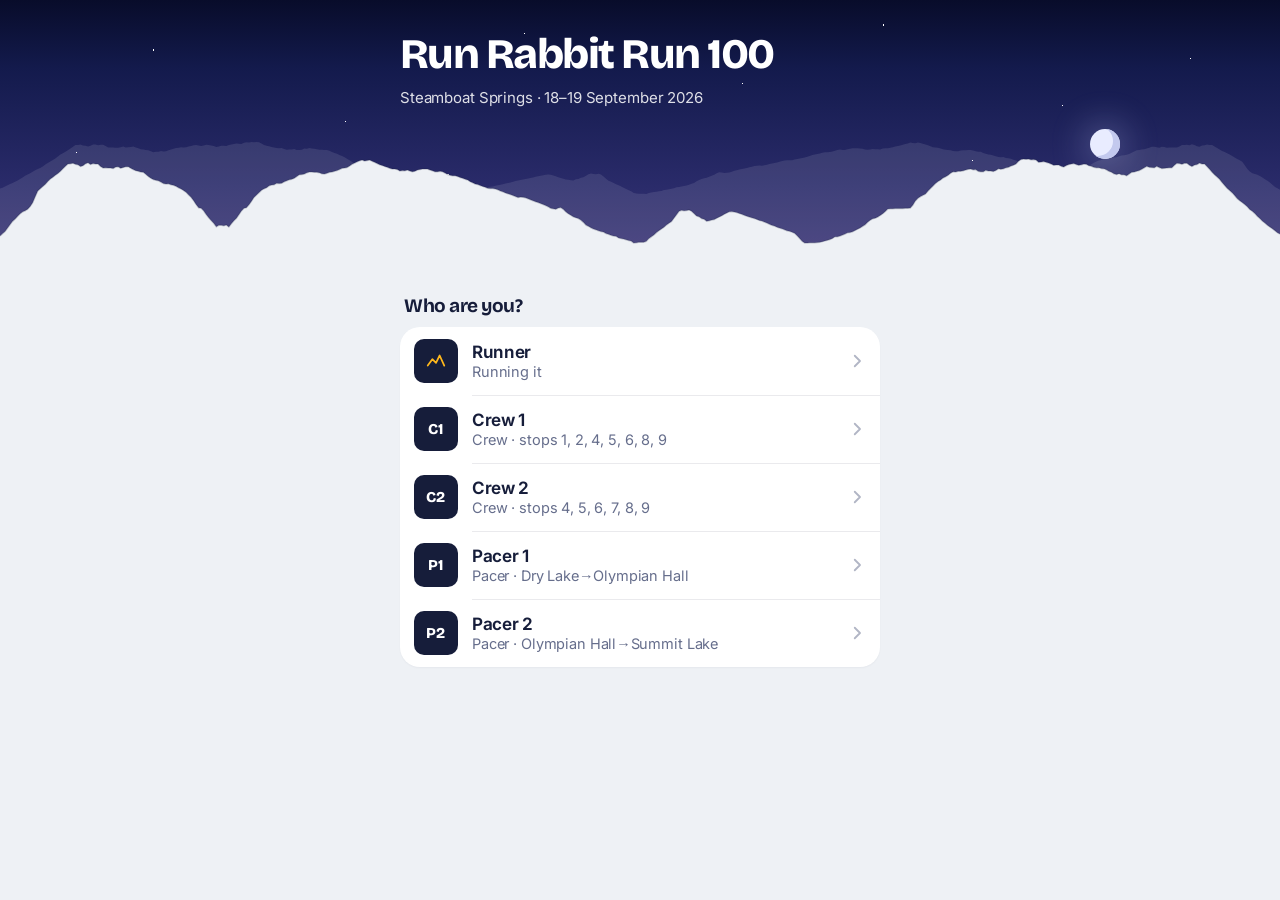
==== commit 119496f0: "Sky motion: one spring-driven position for trail and lamp, intro draw-in, digit roll, parallax The l" ====
--- a/index.html
+++ b/index.html
@@ -1796,7 +1796,7 @@
    THE SKY
    ═══════════════════════════════════════════════════════════════════ */
 .sky{position:relative;overflow:hidden;color:var(--sky-ink);isolation:isolate}
-.sky-l{position:absolute;inset:0;opacity:0;transition:opacity 1.4s ease;z-index:0}
+.sky-l{position:absolute;inset:0;opacity:0;transition:opacity 1.4s ease;z-index:0;transform:translate3d(0,var(--py,0px),0);will-change:transform}
 .sky-night .sky-l.night,.sky-dawn .sky-l.dawn,.sky-day .sky-l.day,.sky-dusk .sky-l.dusk{opacity:1}
 /* colour arrives low, near the ridge, so the words above it always sit on a calm part of the sky */
 .sky-l.night{background:
@@ -1810,7 +1810,7 @@
 .sky-l.day{background:linear-gradient(180deg,#8FC6F1 0,#B4DAF6 calc(100% - 200px),#DCEEF8 calc(100% - 60px),#EAF4F8 100%)}
 .sky-l.dusk{background:linear-gradient(180deg,#262A6A 0,#553F8C calc(100% - 230px),#D25B7E calc(100% - 115px),#FF9E66 calc(100% - 40px),#FFC98A 100%)}
 .sky-disc{position:absolute;z-index:1;left:var(--x,80%);top:calc((100% - 150px) - var(--s,1) * (100% - 300px));width:46px;height:46px;margin:-23px 0 0 -23px;
-  border-radius:50%;transition:top 1s linear,left 1s linear,background .8s}
+  border-radius:50%;transition:background .8s;transform:translate3d(0,var(--py,0px),0)}
 .sky.sun .sky-disc{background:#FFF4C7;box-shadow:0 0 0 14px rgba(255,244,199,.22),0 0 60px 20px rgba(255,236,170,.45)}
 .sky.moon .sky-disc{width:30px;height:30px;margin:-15px 0 0 -15px;background:#E9ECFF;box-shadow:inset -7px -3px 0 #C3C9EE,0 0 34px 6px rgba(200,208,255,.28)}
 .sky-in{position:relative;z-index:3;padding:calc(var(--navh) + 14px) max(18px,calc(50vw - 334px)) 0;min-height:calc(var(--navh) + 190px)}
@@ -1832,7 +1832,7 @@
 .sky-ridge .done{fill:none;stroke:var(--signal);stroke-width:3.5;stroke-linejoin:round;stroke-linecap:round}
 .sky-ridge .band{fill:none;stroke:var(--signal);stroke-width:12;stroke-linecap:round;opacity:.38}
 .sky-lamp{position:absolute;z-index:3;width:16px;height:16px;margin:-8px 0 0 -8px;border-radius:50%;background:#FFE08A;border:3px solid #fff;
-  box-shadow:0 0 0 0 rgba(255,214,102,.7),0 0 22px 8px rgba(255,204,77,.75);animation:lamp 2.6s ease-in-out infinite;transition:left .5s linear,top .5s linear}
+  box-shadow:0 0 0 0 rgba(255,214,102,.7),0 0 22px 8px rgba(255,204,77,.75);animation:lamp 2.6s ease-in-out infinite}
 @keyframes lamp{0%,100%{box-shadow:0 0 0 0 rgba(255,214,102,.55),0 0 22px 8px rgba(255,204,77,.7)}50%{box-shadow:0 0 0 9px rgba(255,214,102,0),0 0 30px 12px rgba(255,204,77,.9)}}
 .sky-pin{position:absolute;z-index:2;width:0;height:0}
 .sky-pin::before{content:"";position:absolute;left:-1px;bottom:0;width:2px;height:26px;background:var(--sky-ink);opacity:.9;border-radius:2px}
@@ -1840,6 +1840,14 @@
   padding:5px 9px;border-radius:999px 999px 999px 2px;background:var(--sky-ink);color:#161D3A}
 body[data-sky=day] .sky-pin em{color:#fff}
 .sky-pin.r em{left:auto;right:-1px;border-radius:999px 999px 2px 999px}
+/* a new target arrives on its post: the stem rises, then the name settles onto it */
+.sky-pin.pin-in::before{animation:pinStem .32s cubic-bezier(.32,.72,0,1) both;transform-origin:bottom}
+.sky-pin.pin-in em{animation:pinTag .38s cubic-bezier(.32,.72,0,1) .08s both}
+@keyframes pinStem{from{transform:scaleY(0)}}
+@keyframes pinTag{from{opacity:0;transform:translateY(6px)}}
+/* the big clock: only the digits that changed roll in, from below */
+.sky-eta b .dg{display:inline-block;animation:dgIn .34s cubic-bezier(.32,.72,0,1) both}
+@keyframes dgIn{from{opacity:0;transform:translateY(.22em);filter:blur(2px)}}
 
 /* ═══════════════════════════════════════════════════════════════════
    NOW, below the ridge
@@ -1964,6 +1972,63 @@
   .sky-ridge{height:210px}
 }
 @media (prefers-reduced-motion:reduce){ .sky-lamp,.nw-dot{animation:none} .sky-l,.sky-disc{transition:none} }
+
+/* ═══════════════════════════════════════════════════════════════════
+   FEEL — response, materials, motion that means something
+   ═══════════════════════════════════════════════════════════════════ */
+/* Chrome is a material, not a strip of page. Heavy enough blur that
+   words scrolling underneath turn to tone instead of ghosting through
+   the race name; saturation keeps the colour of what is under it. */
+.nav.stuck,body.raceday .nav.stuck,.nav:not(.stuck){background:color-mix(in srgb,var(--bg) 74%,transparent);
+  -webkit-backdrop-filter:blur(26px) saturate(180%);backdrop-filter:blur(26px) saturate(180%)}
+.tabs{background:color-mix(in srgb,var(--card) 74%,transparent);-webkit-backdrop-filter:blur(26px) saturate(180%);backdrop-filter:blur(26px) saturate(180%)}
+.dark .tabs{background:color-mix(in srgb,var(--card) 70%,transparent)}
+body.on-now .nav:not(.stuck){background:transparent;-webkit-backdrop-filter:none;backdrop-filter:none}
+@media (prefers-reduced-transparency:reduce){
+  .nav,.nav.stuck,.tabs,.fly-prof{background:var(--bg)!important;-webkit-backdrop-filter:none!important;backdrop-filter:none!important}
+  .tabs{background:var(--card)!important}
+  .modal.on{-webkit-backdrop-filter:none;backdrop-filter:none}
+}
+@media (prefers-contrast:more){
+  .nav.stuck,.tabs{background:var(--card)!important;-webkit-backdrop-filter:none!important;backdrop-filter:none!important;border-color:var(--hair-2)!important}
+  .card,.list,.stopc-in,.nw-win,.nw-seen,.nw-list,#gatePicks,.demo-in{box-shadow:0 0 0 1.5px var(--hair-2)}
+  :root{--text-3:#4A5271} .dark{--text-3:#AEB4CF}
+}
+
+/* Tabs are places, not a sequence: switching is a short fade, and lists
+   do not re-perform their entrance every visit. Drilling in still pushes
+   from the right and pops back to the left, along the same path. */
+.view.en-r,.view.en-l{animation:tabFade .14s ease-out both}
+@keyframes tabFade{from{opacity:.001}to{opacity:1}}
+.view.on>*,.view.on .stoplist>li{animation:none}
+
+/* Every press answers on the way down, in 100 ms. */
+.baseopt,.spd,.demo-in>button,.toast button,.tab{transition:transform .1s ease-out,opacity .1s ease-out,background-color .1s ease-out}
+.baseopt:active,.spd:active,.demo-in>button:active{transform:scale(.96);opacity:.8}
+.toast button:active{opacity:.55}
+.item:active,.stopc-hd:active,.gate .pick:active,.nw-row:active,.nw-cp:active{transition-duration:0s}
+.modal.dragging{transition:none!important}
+
+/* Nothing in capitals. The old labels set 10 px uppercase with wide
+   tracking; in sentence case they read at 12.5 px with none. */
+.stopc-hd i,.stopc-facts span,.legcard-f em,.heroclock em,.heroclock s,.gearbox .lbl,.wpick i,.planFuel span,.goalRow .g span,
+.goalFins .gf,.planWho>div>span,.planEditGrid label,.day,.fm-eye,.fm-sechead span,.terrhead span,.secbody h4,.btable th{
+  text-transform:none;letter-spacing:0}
+.stopc-facts span{font-size:12.5px;font-weight:600}
+.stopc-hd i{font-size:11.5px;font-weight:650;padding:2px 7px;border-radius:999px}
+.nowrap{white-space:nowrap}
+@media (max-width:420px){ .nw-facts b{font-size:17px} .nw-facts>div.wide{padding-right:10px} }
+/* times line up down a list */
+.num,.stopc-hd .eta b,.item .rt .a,.rclock,.acc-num,.nw-row .rt,.nw-cp .t{font-variant-numeric:tabular-nums}
+
+/* Reduced motion is gentler, not dead: sheets and toasts cross-fade
+   in place instead of travelling. */
+@media (prefers-reduced-motion:reduce){
+  .sh{transform:none!important;opacity:0;transition:opacity .2s ease!important}
+  .modal.on .sh{opacity:1}
+  .toast{transform:none!important;transition:opacity .2s ease!important}
+  .view.en-r,.view.en-l,.view.en-push,.view.en-pop{animation:tabFade .16s ease-out both!important}
+}
 @media print{ #demoBar,.toast,.sky{display:none!important} }
 
 /* ═══════════════════════════════════════════════════════════════════
@@ -2206,7 +2271,7 @@
     { id:'d4', name:'Pacer 2', role:'pacer' }
   ],
   sun: { rise:'6:51 am', set:'7:14 pm', dark:'7:40 pm' },
-  key: 'rrr',                       /* prefix for every stored setting on a phone */
+  key: 'rrr26',                     /* prefix for every stored setting on a phone. Changed from 'rrr' when this became a template, so phones that held the old personal plan start clean */
   manualFile: '2026-RRR-Manual.pdf',
   manualPages: 20,
   /* the default runner on this build; each team can set its own */
@@ -2214,6 +2279,7 @@
   startSpot: 'Gondola Square', finishBy: '9:00 pm Sat',
   startShort: '9:00 am Friday', startLabel: '9:00 am Friday 18 September 2026', limitLabel: '36-hour limit',
   /* timing */
+  measured: { mi:101.2, up:17850, down:17825 },     /* from the course file; shown beside the manual's figures */
   startISO:'2026-09-18T09:00:00-06:00', tz:'America/Denver', dark:[[640,1285],[2078,2400]], limit:2160
 };
 
@@ -2236,6 +2302,10 @@
 
 /* Copy that belongs to this race. {runner} is not substituted here; use it only where noted. */
 RACE.copy = {
+  weatherIntro: 'The 18 September average in town is a high of 71\u00b0F and a low of 42\u00b0F. It is much colder up high \u2014 expect below freezing at 10,300 feet overnight.',
+  elevIntro: 'Every distance, elevation and climb figure in this app comes from the official CalTopo course file \u2014 90,692 track points, snapped to the nine aid station waypoints to within ten metres.',
+  bibNote: 'Bibs are assigned after entries close on 7 September.',
+  dropOnly: 'Drop off and leave. There is no parking and the sheriff tickets and tows.',
   footer: 'Cutoffs and rules from the 2026 Runner’s Manual v1.1. <br>2025 field data: 68 Tortoises finishing between 28 and 32 hours.',
   rulesLine: 'Never drive to Fish Creek Falls · never drive Buffalo Pass Road above Dry Lake · never park at Dry Lake. ',
   cutoffsNote: 'Cutoffs are the times the runner must <i>leave</i> by. Official times from the 2026 Runner’s Manual v1.1.',
@@ -3553,6 +3623,92 @@
   desc:'Gondola Square again. The clock does not stop until you hug the Designated Hugger. The finish party runs from 10 am Saturday — free to runners, twenty dollars for everyone else.'}
 ];
 
+/* ════════════ RACE DEFAULTS ════════════
+   Appended after every race file at build time. A race file states what is
+   true of that race and may leave everything else out; this fills the gaps so
+   the app never has to ask whether something is defined. Nothing here is
+   race-specific. The contract is docs/RACE-FILE.md. */
+var SUPA       = typeof SUPA       === 'undefined' ? { url:'', key:'', db:'' } : SUPA;
+var PROFILE    = typeof PROFILE    === 'undefined' ? [] : PROFILE;
+var ROUTE      = typeof ROUTE      === 'undefined' ? [] : ROUTE;
+var SECTIONS   = typeof SECTIONS   === 'undefined' ? [] : SECTIONS;
+var ANALYSIS   = typeof ANALYSIS   === 'undefined' ? [] : ANALYSIS;
+var CREW       = typeof CREW       === 'undefined' ? [] : CREW;
+var DRIVES     = typeof DRIVES     === 'undefined' ? {} : DRIVES;
+var PACERS     = typeof PACERS     === 'undefined' ? [] : PACERS;
+var MANDATORY  = typeof MANDATORY  === 'undefined' ? [] : MANDATORY;
+var GEAR       = typeof GEAR       === 'undefined' ? null : GEAR;
+var FUELPLAN   = typeof FUELPLAN   === 'undefined' ? [] : FUELPLAN;
+var NA_PER_CAP = typeof NA_PER_CAP === 'undefined' ? 215 : NA_PER_CAP;
+var TOBUY      = typeof TOBUY      === 'undefined' ? [] : TOBUY;
+var DROPBAGS   = typeof DROPBAGS   === 'undefined' ? [] : DROPBAGS;
+var CARRIES    = typeof CARRIES    === 'undefined' ? [] : CARRIES;
+var RULES      = typeof RULES      === 'undefined' ? [] : RULES;
+var MANUAL_TOC = typeof MANUAL_TOC === 'undefined' ? [] : MANUAL_TOC;
+var QUESTIONS  = typeof QUESTIONS  === 'undefined' ? [] : QUESTIONS;
+var EVENTS     = typeof EVENTS     === 'undefined' ? [] : EVENTS;
+var AIDX       = typeof AIDX       === 'undefined' ? [] : AIDX;
+(function(){
+  var R=RACE, L=STATIONS.length-1, i;
+  /* identity and labels, derived from the start time when not written out */
+  R.short=R.short||R.name; R.place=R.place||''; R.manualFile=R.manualFile||''; R.manualPages=R.manualPages||'';
+  R.runner=R.runner||{}; R.runner.name=R.runner.name||'Runner'; R.runner.division=R.runner.division||''; R.runner.bibRange=R.runner.bibRange||'';
+  var t0=new Date(R.startISO), tz={ timeZone:R.tz };
+  function f(o){ var k; for(k in tz) o[k]=tz[k]; return new Intl.DateTimeFormat('en-US',o); }
+  function lc(s){ return s.replace(' AM',' am').replace(' PM',' pm'); }
+  var clock=lc(f({ hour:'numeric', minute:'2-digit' }).format(t0)), wd=f({ weekday:'long' }).format(t0);
+  var end=new Date(t0.getTime()+R.limit*60000), hrs=R.limit/60;
+  R.year=R.year||+f({ year:'numeric' }).format(t0);
+  R.monthYear=R.monthYear||f({ month:'long', year:'numeric' }).format(t0);
+  R.dates=R.dates||f({ day:'numeric', month:'long', year:'numeric' }).format(t0);
+  R.startShort=R.startShort||clock+' '+wd;
+  R.startLabel=R.startLabel||clock+' '+wd+' '+f({ day:'numeric', month:'long', year:'numeric' }).format(t0);
+  R.limitLabel=R.limitLabel||(hrs%1?hrs.toFixed(1):hrs)+'-hour limit';
+  R.finishBy=R.finishBy||lc(f({ hour:'numeric', minute:'2-digit' }).format(end))+' '+f({ weekday:'short' }).format(end);
+  R.startSpot=R.startSpot||STATIONS[0].name;
+  R.sun=R.sun||{ rise:'6:30 am', set:'7:30 pm', dark:'8:00 pm' };
+  /* minutes of the race that fall in the dark, as [from,to] on the race clock */
+  if(!R.dark){
+    var pc=function(s){ var m=/(\d+):(\d+)\s*(am|pm)/i.exec(s||''); return m?((+m[1])%12+(/pm/i.test(m[3])?12:0))*60+(+m[2]):null; };
+    var rise=pc(R.sun.rise)||390, dk=pc(R.sun.dark)||1200, hm=new Intl.DateTimeFormat('en-GB',{ timeZone:R.tz, hour:'2-digit', minute:'2-digit', hour12:false });
+    var out=[], open=null;
+    for(i=0;i<=R.limit;i+=5){ var p=hm.format(new Date(t0.getTime()+i*60000)).split(':'), d=((+p[0])%24)*60+(+p[1]), night=d>=dk||d<rise;
+      if(night && open==null) open=i; if(!night && open!=null){ out.push([open,i]); open=null; } }
+    if(open!=null) out.push([open,R.limit]);
+    R.dark=out;
+  }
+  R.mapQuery=R.mapQuery||{}; R.noMap=R.noMap||{}; R.noMapStop=R.noMapStop||{}; R.driveKeys=R.driveKeys||[];
+  var C=R.copy=R.copy||{};
+  ['footer','rulesLine','cutoffsNote','helpSignal','helpRules','briefRules','fieldNotes','gearIntro','bagsIntro','summitSkipped','weatherIntro','weatherNotes',
+   'elevIntro','elevNotes','questionsIntro','pacerBlocksIntro','bibNote','dropOnly'].forEach(function(k){ if(C[k]==null) C[k]=''; });
+  if(!C.helpSignal) C.helpSignal='Once it has opened on your phone it keeps working with no signal. Anything you write syncs by itself when you get signal back.';
+  if(!C.dropOnly) C.dropOnly='Drop off and leave. There is no parking here.';
+  if(!C.questionsIntro) C.questionsIntro='<div class="card"><p class="sec" style="margin-bottom:10px">Your own open questions for the race directors.</p>';
+  C.lens=C.lens||{}; ['crewLegend','crewNote','bagLegend','bagNote'].forEach(function(k){ if(C.lens[k]==null) C.lens[k]=''; });
+  if(!C.lens.crewLegend) C.lens.crewLegend='<span><i class="k crew"></i>Crew can reach the runner</span><span><i class="k nocrew"></i>No crew</span>';
+  if(!C.lens.bagLegend) C.lens.bagLegend='<span><i class="k bag"></i>Drop bag</span><span><i class="k nocrew"></i>Carry everything</span>';
+  C.follow=C.follow||{ intro:'', links:[], note:'' }; C.follow.links=C.follow.links||[];
+  /* stations */
+  STATIONS.forEach(function(s){ ['gain','bag','crew','pacer'].forEach(function(k){ if(s[k]==null) s[k]=0; }); if(s.cut===undefined) s.cut=null; });
+  /* one section per leg when the race has not written its own */
+  if(!SECTIONS.length) for(i=1;i<=L;i++){ var a=STATIONS[i-1], b=STATIONS[i], mi=+(b.mi-a.mi).toFixed(1);
+    SECTIONS.push({ n:i, from:a.mi, to:b.mi, effort:'', ec:'', gain:b.gain||0, title:a.name.replace(/\s+—.*$/,'')+' to '+b.name.replace(/\s+—.*$/,''),
+      sub:mi+' miles'+(b.gain?' · about '+b.gain.toLocaleString('en-US')+' feet up':''), body:'' }); }
+  /* a crew stop at every station a crew can reach, when none are written */
+  if(!CREW.length){ var n=0; STATIONS.forEach(function(s){ if(s.crew) CREW.push({ n:++n, where:s.name.replace(/\s+—.*$/,''), mi:s.mi, drive:0, what:'', body:s.note||'' }); }); }
+  CREW.forEach(function(c){ if(c.what==null) c.what=''; if(c.body==null) c.body=''; });
+  while(AIDX.length<STATIONS.length) AIDX.push({});
+  while(FUELPLAN.length<L) FUELPLAN.push({ aid:'', seg:'', ac:0, sc:0, caps:0, water:0, caf:0, note:'' });
+  /* the same neutral starter list for every race; a race adds only what it makes mandatory */
+  if(!GEAR) GEAR=[
+    { name:'Running kit', items:[['Trail shoes',''],['Spare shoes',''],['Socks, several pairs',''],['Headlamp and a backup light',''],['Spare batteries',''],
+      ['Rain jacket',''],['Warm layer',''],['Gloves',''],['Sunglasses',''],['Poles',''],['Pack or vest',''],['Bottles or bladders',''],['Cup',''],['Hat or beanie','']] },
+    { name:'With the crew', items:[['Sunscreen',''],['Lip balm',''],['Anti-chafe',''],['Camp chair',''],['Phone and watch chargers',''],['Electrolytes or salt',''],
+      ['Wipes',''],['First aid kit',''],['Blister kit','']] },
+    { name:'Food', items:[['Gels or chews',''],['Drink mix',''],['Something salty',''],['Something sweet',''],['Real food for crew stops','']] }
+  ];
+})();
+
 RACE.projModel = {"miles": [0.0, 5.4, 17.7, 24.3, 30.1, 34.3, 44.5, 51.2, 63.9, 70.8, 80.8, 89.0, 95.8, 101.8], "ref": [0.0, 135.58, 257.105, 378.115, 468.13, 516.5, 679.7, 785.23, 1025.045, 1183.9, 1441.7, 1603.72, 1749.55, 1849.72], "models": {"0,1": {"mu": [0.0, 0.0, 0.0], "sd": [0.0, 0.0, 0.0], "w": [0.0, 0.0, 0.0], "b0": -0.02802, "q": [-0.16158, 0.02802, 0.14778], "r2": 0.0, "n": 165}, "0,2": {"mu": [0.0, 0.0, 0.0], "sd": [0.0, 0.0, 0.0], "w": [0.0, 0.0, 0.0], "b0": -0.00671, "q": [-0.14874, 0.00671, 0.16435], "r2": 0.0, "n": 214}, "0,3": {"mu": [0.0, 0.0, 0.0], "sd": [0.0, 0.0, 0.0], "w": [0.0, 0.0, 0.0], "b0": 0.00661, "q": [-0.14678, -0.00661, 0.14662], "r2": 0.0, "n": 240}, "0,4": {"mu": [0.0, 0.0, 0.0], "sd": [0.0, 0.0, 0.0], "w": [0.0, 0.0, 0.0], "b0": -0.00555, "q": [-0.14832, 0.00555, 0.14438], "r2": 0.0, "n": 231}, "0,5": {"mu": [0.0, 0.0, 0.0], "sd": [0.0, 0.0, 0.0], "w": [0.0, 0.0, 0.0], "b0": 0.01523, "q": [-0.142, -0.01523, 0.17289], "r2": 0.0, "n": 210}, "0,6": {"mu": [0.0, 0.0, 0.0], "sd": [0.0, 0.0, 0.0], "w": [0.0, 0.0, 0.0], "b0": 0.00454, "q": [-0.16656, -0.00454, 0.18409], "r2": 0.0, "n": 233}, "0,7": {"mu": [0.0, 0.0, 0.0], "sd": [0.0, 0.0, 0.0], "w": [0.0, 0.0, 0.0], "b0": 0.00199, "q": [-0.17421, -0.00199, 0.17681], "r2": 0.0, "n": 238}, "0,8": {"mu": [0.0, 0.0, 0.0], "sd": [0.0, 0.0, 0.0], "w": [0.0, 0.0, 0.0], "b0": 0.00102, "q": [-0.16952, -0.00102, 0.17518], "r2": 0.0, "n": 232}, "0,9": {"mu": [0.0, 0.0, 0.0], "sd": [0.0, 0.0, 0.0], "w": [0.0, 0.0, 0.0], "b0": -0.00232, "q": [-0.16944, 0.00232, 0.16044], "r2": 0.0, "n": 229}, "0,10": {"mu": [0.0, 0.0, 0.0], "sd": [0.0, 0.0, 0.0], "w": [0.0, 0.0, 0.0], "b0": -0.01404, "q": [-0.16958, 0.01404, 0.14952], "r2": 0.0, "n": 228}, "0,11": {"mu": [0.0, 0.0, 0.0], "sd": [0.0, 0.0, 0.0], "w": [0.0, 0.0, 0.0], "b0": -0.0118, "q": [-0.16064, 0.0118, 0.14416], "r2": 0.0, "n": 235}, "0,12": {"mu": [0.0, 0.0, 0.0], "sd": [0.0, 0.0, 0.0], "w": [0.0, 0.0, 0.0], "b0": -0.00987, "q": [-0.15114, 0.00987, 0.14206], "r2": 0.0, "n": 235}, "0,13": {"mu": [0.0, 0.0, 0.0], "sd": [0.0, 0.0, 0.0], "w": [0.0, 0.0, 0.0], "b0": -0.01222, "q": [-0.16338, 0.01222, 0.13781], "r2": 0.0, "n": 241}, "1,2": {"mu": [-0.03433, -0.03433, 0.0], "sd": [0.16461, 0.16461, 0.0], "w": [-0.0099, -0.0099, 0.0], "b0": -0.03983, "q": [-0.23352, -0.04079, 0.35582], "r2": 0.008, "n": 145}, "1,3": {"mu": [-0.02802, -0.02802, 0.0], "sd": [0.16403, 0.16403, 0.0], "w": [0.00748, 0.00748, 0.0], "b0": -0.00894, "q": [-0.1725, -0.02971, 0.23013], "r2": 0.01, "n": 165}, "1,4": {"mu": [-0.03075, -0.03075, 0.0], "sd": [0.16646, 0.16646, 0.0], "w": [0.01186, 0.01186, 0.0], "b0": -0.02502, "q": [-0.16235, -0.01621, 0.20389], "r2": 0.03, "n": 158}, "1,5": {"mu": [-0.03969, -0.03969, 0.0], "sd": [0.16673, 0.16673, 0.0], "w": [0.01257, 0.01257, 0.0], "b0": 0.01143, "q": [-0.15637, -0.02088, 0.23069], "r2": 0.033, "n": 150}, "1,6": {"mu": [-0.02531, -0.02531, 0.0], "sd": [0.16209, 0.16209, 0.0], "w": [0.02312, 0.02312, 0.0], "b0": -0.01668, "q": [-0.16037, -0.02142, 0.21518], "r2": 0.1, "n": 159}, "1,7": {"mu": [-0.02867, -0.02867, 0.0], "sd": [0.16487, 0.16487, 0.0], "w": [0.0269, 0.0269, 0.0], "b0": -0.01914, "q": [-0.16805, -0.0236, 0.21396], "r2": 0.123, "n": 163}, "1,8": {"mu": [-0.0304, -0.0304, 0.0], "sd": [0.16455, 0.16455, 0.0], "w": [0.02657, 0.02657, 0.0], "b0": -0.01855, "q": [-0.15571, -0.00941, 0.19102], "r2": 0.137, "n": 161}, "1,9": {"mu": [-0.02646, -0.02646, 0.0], "sd": [0.16279, 0.16279, 0.0], "w": [0.02714, 0.02714, 0.0], "b0": -0.02222, "q": [-0.15232, -0.00585, 0.17388], "r2": 0.151, "n": 157}, "1,10": {"mu": [-0.03173, -0.03173, 0.0], "sd": [0.16789, 0.16789, 0.0], "w": [0.0296, 0.0296, 0.0], "b0": -0.03519, "q": [-0.15119, 0.00324, 0.15179], "r2": 0.19, "n": 155}, "1,11": {"mu": [-0.0291, -0.0291, 0.0], "sd": [0.16571, 0.16571, 0.0], "w": [0.02665, 0.02665, 0.0], "b0": -0.03357, "q": [-0.14504, 0.00117, 0.15386], "r2": 0.168, "n": 161}, "1,12": {"mu": [-0.03014, -0.03014, 0.0], "sd": [0.16592, 0.16592, 0.0], "w": [0.02556, 0.02556, 0.0], "b0": -0.03024, "q": [-0.14976, 0.00136, 0.14057], "r2": 0.164, "n": 159}, "1,13": {"mu": [-0.02802, -0.02802, 0.0], "sd": [0.16403, 0.16403, 0.0], "w": [0.02682, 0.02682, 0.0], "b0": -0.03304, "q": [-0.15538, 0.00539, 0.13767], "r2": 0.171, "n": 165}, "2,3": {"mu": [-0.00632, -0.01537, -0.02337], "sd": [0.12201, 0.19399, 0.13676], "w": [0.0562, 0.03176, 0.02007], "b0": 0.03696, "q": [-0.07523, -0.00592, 0.07517], "r2": 0.68, "n": 213}, "2,4": {"mu": [-0.005, -0.0115, -0.02512], "sd": [0.12395, 0.19605, 0.1385], "w": [0.05517, 0.03171, 0.01969], "b0": -0.00382, "q": [-0.06823, -0.00253, 0.07796], "r2": 0.711, "n": 205}, "2,5": {"mu": [-0.02227, -0.03164, -0.03428], "sd": [0.12342, 0.20296, 0.1422], "w": [0.06809, 0.03198, 0.0191], "b0": 0.05163, "q": [-0.0718, -0.00238, 0.0788], "r2": 0.763, "n": 184}, "2,6": {"mu": [-0.00426, -0.01322, -0.02125], "sd": [0.12263, 0.19534, 0.13432], "w": [0.09381, 0.02412, 0.01621], "b0": 0.01403, "q": [-0.07935, -0.00663, 0.07513], "r2": 0.682, "n": 206}, "2,7": {"mu": [-0.0073, -0.01599, -0.02383], "sd": [0.12225, 0.19457, 0.13727], "w": [0.09399, 0.0287, 0.02363], "b0": 0.0103, "q": [-0.09222, -0.00255, 0.07916], "r2": 0.717, "n": 211}, "2,8": {"mu": [-0.00937, -0.01753, -0.0256], "sd": [0.12208, 0.19562, 0.13801], "w": [0.07585, 0.0353, 0.02562], "b0": 0.00674, "q": [-0.08785, -0.00112, 0.09052], "r2": 0.733, "n": 205}, "2,9": {"mu": [-0.00614, -0.01579, -0.02232], "sd": [0.12286, 0.1961, 0.13535], "w": [0.06752, 0.03751, 0.02763], "b0": 0.0018, "q": [-0.0899, -0.0054, 0.10139], "r2": 0.708, "n": 202}, "2,10": {"mu": [-0.00434, -0.00966, -0.02579], "sd": [0.12458, 0.19649, 0.1394], "w": [0.06133, 0.03533, 0.03244], "b0": -0.01404, "q": [-0.07759, -0.00148, 0.0953], "r2": 0.697, "n": 202}, "2,11": {"mu": [-0.00595, -0.01448, -0.02403], "sd": [0.12237, 0.19428, 0.13756], "w": [0.05221, 0.0396, 0.03149], "b0": -0.01102, "q": [-0.08796, 0.0037, 0.09576], "r2": 0.671, "n": 210}, "2,12": {"mu": [-0.00729, -0.01575, -0.02475], "sd": [0.11993, 0.19056, 0.13737], "w": [0.05117, 0.03756, 0.03107], "b0": -0.00847, "q": [-0.08965, 0.0019, 0.09143], "r2": 0.652, "n": 208}, "2,13": {"mu": [-0.00671, -0.01572, -0.02326], "sd": [0.12186, 0.19361, 0.13645], "w": [0.04945, 0.03894, 0.0331], "b0": -0.01133, "q": [-0.09553, 0.00566, 0.0977], "r2": 0.625, "n": 214}, "3,4": {"mu": [0.00807, 0.03199, -0.00859], "sd": [0.11305, 0.11281, 0.1905], "w": [0.03606, 0.05261, 0.00652], "b0": -0.06374, "q": [-0.06295, -0.00265, 0.06044], "r2": 0.78, "n": 230}, "3,5": {"mu": [-0.00758, 0.01571, -0.02573], "sd": [0.11152, 0.10939, 0.1967], "w": [0.06481, 0.04943, 0.00355], "b0": 0.07571, "q": [-0.0663, 0.00239, 0.06456], "r2": 0.839, "n": 209}, "3,6": {"mu": [0.00862, 0.03217, -0.00982], "sd": [0.11141, 0.11134, 0.18955], "w": [0.09594, 0.04555, -0.00214], "b0": -0.00161, "q": [-0.07057, -0.00708, 0.06943], "r2": 0.723, "n": 232}, "3,7": {"mu": [0.00621, 0.03043, -0.01236], "sd": [0.11143, 0.11159, 0.18901], "w": [0.09349, 0.0571, -0.00516], "b0": -0.0026, "q": [-0.07621, -0.00912, 0.06741], "r2": 0.78, "n": 237}, "3,8": {"mu": [0.00419, 0.02803, -0.01363], "sd": [0.11138, 0.1115, 0.18985], "w": [0.0759, 0.05138, 0.00201], "b0": -0.00079, "q": [-0.07381, -0.001, 0.07678], "r2": 0.801, "n": 231}, "3,9": {"mu": [0.00712, 0.03098, -0.01204], "sd": [0.11168, 0.1117, 0.19018], "w": [0.07192, 0.04992, 0.00021], "b0": -0.00659, "q": [-0.07587, -0.00207, 0.08579], "r2": 0.78, "n": 228}, "3,10": {"mu": [0.00856, 0.03224, -0.00692], "sd": [0.11357, 0.11327, 0.1908], "w": [0.0713, 0.04634, -0.00451], "b0": -0.022, "q": [-0.07916, -0.002, 0.0812], "r2": 0.762, "n": 227}, "3,11": {"mu": [0.0073, 0.03181, -0.01141], "sd": [0.11142, 0.11091, 0.18909], "w": [0.06208, 0.04532, 0.00036], "b0": -0.01832, "q": [-0.08101, 0.00068, 0.0825], "r2": 0.733, "n": 235}, "3,12": {"mu": [0.00618, 0.03039, -0.0121], "sd": [0.10982, 0.11079, 0.18526], "w": [0.0617, 0.04182, -0.00179], "b0": -0.01419, "q": [-0.0792, 0.00129, 0.0846], "r2": 0.702, "n": 234}, "3,13": {"mu": [0.00661, 0.03059, -0.01216], "sd": [0.11099, 0.11092, 0.18819], "w": [0.0631, 0.04268, -0.00313], "b0": -0.01721, "q": [-0.09156, -0.0026, 0.09122], "r2": 0.669, "n": 240}, "4,5": {"mu": [-0.01978, -0.07632, 0.01604], "sd": [0.11051, 0.10708, 0.11168], "w": [0.10444, 0.01305, 0.03163], "b0": 0.30712, "q": [-0.10034, -0.00419, 0.10663], "r2": 0.748, "n": 200}, "4,6": {"mu": [-0.00359, -0.06291, 0.03313], "sd": [0.10999, 0.10665, 0.11333], "w": [0.10838, 0.03611, 0.01915], "b0": 0.02345, "q": [-0.07819, -0.008, 0.08712], "r2": 0.709, "n": 223}, "4,7": {"mu": [-0.00606, -0.0651, 0.03131], "sd": [0.10988, 0.10571, 0.11356], "w": [0.09985, 0.02321, 0.04227], "b0": 0.01418, "q": [-0.08978, -0.01284, 0.08794], "r2": 0.758, "n": 228}, "4,8": {"mu": [-0.00827, -0.06736, 0.02881], "sd": [0.10976, 0.10546, 0.11329], "w": [0.07809, 0.02721, 0.03386], "b0": 0.00969, "q": [-0.08328, -0.0043, 0.07963], "r2": 0.792, "n": 223}, "4,9": {"mu": [-0.00514, -0.06447, 0.03191], "sd": [0.11024, 0.1065, 0.11375], "w": [0.06948, 0.03286, 0.0291], "b0": 0.0011, "q": [-0.08503, -0.0002, 0.09028], "r2": 0.784, "n": 219}, "4,10": {"mu": [-0.00505, -0.06348, 0.0317], "sd": [0.10986, 0.10561, 0.11331], "w": [0.05806, 0.03434, 0.02744], "b0": -0.01914, "q": [-0.08382, -0.00255, 0.08316], "r2": 0.767, "n": 228}, "4,11": {"mu": [-0.00448, -0.06378, 0.03329], "sd": [0.10999, 0.10613, 0.11283], "w": [0.05536, 0.03746, 0.02167], "b0": -0.01362, "q": [-0.08091, -0.00304, 0.0816], "r2": 0.748, "n": 225}, "4,12": {"mu": [-0.00608, -0.06513, 0.03127], "sd": [0.10837, 0.10486, 0.11277], "w": [0.05367, 0.03529, 0.01976], "b0": -0.01007, "q": [-0.08557, -0.00252, 0.08186], "r2": 0.721, "n": 225}, "4,13": {"mu": [-0.00555, -0.06406, 0.03146], "sd": [0.1094, 0.10541, 0.11285], "w": [0.0527, 0.03662, 0.02033], "b0": -0.01333, "q": [-0.09395, -0.00349, 0.08963], "r2": 0.687, "n": 231}, "5,6": {"mu": [0.01676, 0.29561, -0.07182], "sd": [0.1145, 0.1795, 0.10751], "w": [0.08596, 0.02892, 0.0466], "b0": -0.12632, "q": [-0.08136, -0.00254, 0.08852], "r2": 0.831, "n": 202}, "5,7": {"mu": [0.01502, 0.29467, -0.07358], "sd": [0.11406, 0.17824, 0.10621], "w": [0.10534, 0.0147, 0.04191], "b0": -0.08261, "q": [-0.09162, -0.00644, 0.09977], "r2": 0.717, "n": 208}, "5,8": {"mu": [0.01347, 0.29392, -0.07565], "sd": [0.11396, 0.17722, 0.10593], "w": [0.06893, 0.02922, 0.038], "b0": -0.04744, "q": [-0.08183, 0.00309, 0.076], "r2": 0.757, "n": 204}, "5,9": {"mu": [0.01524, 0.29346, -0.07327], "sd": [0.11442, 0.17879, 0.10714], "w": [0.05753, 0.03248, 0.04012], "b0": -0.04829, "q": [-0.08337, 0.00233, 0.08719], "r2": 0.771, "n": 199}, "5,10": {"mu": [0.01665, 0.30745, -0.07583], "sd": [0.11685, 0.17352, 0.10739], "w": [0.04912, 0.03228, 0.03847], "b0": -0.0583, "q": [-0.08465, 0.00367, 0.08407], "r2": 0.75, "n": 197}, "5,11": {"mu": [0.01662, 0.29744, -0.07256], "sd": [0.11433, 0.1786, 0.10661], "w": [0.04275, 0.03038, 0.04062], "b0": -0.04907, "q": [-0.0813, -0.00034, 0.08717], "r2": 0.727, "n": 205}, "5,12": {"mu": [0.01411, 0.29272, -0.07419], "sd": [0.11238, 0.17741, 0.10534], "w": [0.03945, 0.02916, 0.03948], "b0": -0.04308, "q": [-0.08554, -0.0035, 0.08679], "r2": 0.691, "n": 204}, "5,13": {"mu": [0.01523, 0.29476, -0.07275], "sd": [0.1136, 0.17779, 0.10604], "w": [0.038, 0.03055, 0.04084], "b0": -0.0453, "q": [-0.09293, -0.00225, 0.09302], "r2": 0.652, "n": 210}, "6,7": {"mu": [0.00159, -0.08766, 0.25892], "sd": [0.12536, 0.19264, 0.19318], "w": [0.10344, 0.05839, 0.00409], "b0": 0.00647, "q": [-0.15459, -0.02646, 0.15046], "r2": 0.457, "n": 230}, "6,8": {"mu": [-0.00082, -0.09197, 0.25958], "sd": [0.12553, 0.19244, 0.19208], "w": [0.08442, 0.03048, 0.01002], "b0": 0.00783, "q": [-0.09714, 0.00328, 0.10448], "r2": 0.573, "n": 224}, "6,9": {"mu": [0.00052, -0.08861, 0.25696], "sd": [0.12507, 0.19273, 0.19192], "w": [0.07426, 0.03244, 0.0131], "b0": -0.00825, "q": [-0.10425, -0.00025, 0.10644], "r2": 0.644, "n": 229}, "6,10": {"mu": [0.00713, -0.07706, 0.26749], "sd": [0.13504, 0.21792, 0.19243], "w": [0.08803, -0.03096, 0.03028], "b0": -0.03284, "q": [-0.1107, 0.01112, 0.10301], "r2": 0.34, "n": 220}, "6,11": {"mu": [0.00609, -0.07905, 0.26123], "sd": [0.13253, 0.21369, 0.1937], "w": [0.07989, -0.01604, 0.02454], "b0": -0.02421, "q": [-0.10622, 0.00937, 0.09897], "r2": 0.417, "n": 227}, "6,12": {"mu": [0.0042, -0.08115, 0.25619], "sd": [0.13101, 0.21321, 0.19244], "w": [0.07281, -0.00863, 0.02127], "b0": -0.01728, "q": [-0.10529, 0.00815, 0.09915], "r2": 0.421, "n": 228}, "6,13": {"mu": [0.00454, -0.08125, 0.25828], "sd": [0.13187, 0.21297, 0.19295], "w": [0.06874, 0.00033, 0.02097], "b0": -0.02103, "q": [-0.11356, 0.00429, 0.1155], "r2": 0.426, "n": 233}, "7,8": {"mu": [-0.00432, -0.01825, -0.08007], "sd": [0.12868, 0.18777, 0.20201], "w": [0.09158, 0.01196, 0.01419], "b0": 0.0176, "q": [-0.12459, 0.00013, 0.09975], "r2": 0.596, "n": 231}, "7,9": {"mu": [0.00327, 0.00439, -0.08895], "sd": [0.13699, 0.24409, 0.19316], "w": [0.06967, -0.09423, 0.07954], "b0": -0.02326, "q": [-0.1367, 0.00217, 0.16329], "r2": 0.379, "n": 227}, "7,10": {"mu": [0.00405, 0.00072, -0.0711], "sd": [0.1394, 0.24703, 0.20586], "w": [0.10202, -0.05985, 0.02456], "b0": -0.04261, "q": [-0.11767, 0.00361, 0.12562], "r2": 0.414, "n": 225}, "7,11": {"mu": [0.00364, 0.00332, -0.07323], "sd": [0.13672, 0.24401, 0.20192], "w": [0.09422, -0.04853, 0.02296], "b0": -0.03209, "q": [-0.11856, 0.00562, 0.12003], "r2": 0.445, "n": 232}, "7,12": {"mu": [0.00192, 0.00318, -0.07744], "sd": [0.13575, 0.24362, 0.19934], "w": [0.08934, -0.04051, 0.01946], "b0": -0.02408, "q": [-0.11574, 0.00502, 0.11192], "r2": 0.444, "n": 232}, "7,13": {"mu": [0.00199, 0.00038, -0.07553], "sd": [0.13612, 0.24237, 0.20154], "w": [0.08637, -0.03624, 0.0244], "b0": -0.02729, "q": [-0.11951, -0.00173, 0.1197], "r2": 0.44, "n": 238}, "8,9": {"mu": [0.00171, 0.01331, -0.01462], "sd": [0.12847, 0.16232, 0.187], "w": [0.04825, 0.01107, 0.04707], "b0": -0.05894, "q": [-0.13329, -0.0058, 0.12999], "r2": 0.378, "n": 221}, "8,10": {"mu": [0.00291, 0.01665, -0.01891], "sd": [0.13093, 0.16469, 0.18959], "w": [0.04825, 0.01519, 0.03348], "b0": -0.07236, "q": [-0.1075, -0.00034, 0.08984], "r2": 0.503, "n": 220}, "8,11": {"mu": [0.00271, 0.0159, -0.01529], "sd": [0.12843, 0.16199, 0.18827], "w": [0.05718, 0.01907, 0.01683], "b0": -0.05023, "q": [-0.09585, -0.007, 0.09416], "r2": 0.522, "n": 226}, "8,12": {"mu": [0.00094, 0.01408, -0.01544], "sd": [0.1277, 0.16272, 0.18773], "w": [0.05112, 0.02313, 0.01578], "b0": -0.03591, "q": [-0.09552, -0.00865, 0.09493], "r2": 0.521, "n": 226}, "8,13": {"mu": [0.00102, 0.01371, -0.01783], "sd": [0.12815, 0.16204, 0.18748], "w": [0.05505, 0.02609, 0.01508], "b0": -0.03923, "q": [-0.10712, -0.00662, 0.10426], "r2": 0.505, "n": 232}, "9,10": {"mu": [-0.00017, -0.06708, 0.03541], "sd": [0.12872, 0.18842, 0.22838], "w": [0.04408, 0.04228, 0.02551], "b0": -0.08007, "q": [-0.10501, 0.00339, 0.10054], "r2": 0.548, "n": 216}, "9,11": {"mu": [-0.00052, -0.06621, 0.03356], "sd": [0.12611, 0.18734, 0.22465], "w": [0.04469, 0.03833, 0.02923], "b0": -0.04593, "q": [-0.0929, 0.00207, 0.09109], "r2": 0.574, "n": 223}, "9,12": {"mu": [-0.00211, -0.06673, 0.03183], "sd": [0.12526, 0.18703, 0.22484], "w": [0.03771, 0.03906, 0.03376], "b0": -0.02639, "q": [-0.09566, 0.00252, 0.09952], "r2": 0.586, "n": 224}, "9,13": {"mu": [-0.00232, -0.06743, 0.03088], "sd": [0.12583, 0.18547, 0.22346], "w": [0.04523, 0.03941, 0.03315], "b0": -0.03164, "q": [-0.11053, -0.00119, 0.11436], "r2": 0.537, "n": 229}, "10,11": {"mu": [-0.0125, -0.08539, -0.05516], "sd": [0.12319, 0.14001, 0.21107], "w": [0.07205, 0.01702, 0.01983], "b0": 0.00414, "q": [-0.10539, 0.01026, 0.11732], "r2": 0.263, "n": 222}, "10,12": {"mu": [-0.01407, -0.08649, -0.05624], "sd": [0.12251, 0.13935, 0.21106], "w": [0.05819, 0.02948, 0.01741], "b0": 0.01725, "q": [-0.10791, -0.00123, 0.10483], "r2": 0.526, "n": 222}, "10,13": {"mu": [-0.01404, -0.08537, -0.05668], "sd": [0.12262, 0.13849, 0.20887], "w": [0.06489, 0.03678, 0.02028], "b0": -0.00094, "q": [-0.14148, -0.00331, 0.12324], "r2": 0.495, "n": 228}, "11,12": {"mu": [-0.01196, -0.00142, -0.08578], "sd": [0.1182, 0.1899, 0.1402], "w": [0.07518, -0.02059, 0.03163], "b0": 0.01885, "q": [-0.1571, -0.00395, 0.16051], "r2": 0.347, "n": 229}, "11,13": {"mu": [-0.0118, -7e-05, -0.08471], "sd": [0.11839, 0.18892, 0.13934], "w": [0.08627, 0.0025, 0.03498], "b0": -0.0161, "q": [-0.15998, -0.01454, 0.19293], "r2": 0.383, "n": 235}, "12,13": {"mu": [-0.00987, 0.01838, -0.00355], "sd": [0.11547, 0.15527, 0.18815], "w": [0.05212, 0.13311, 0.05433], "b0": -0.08834, "q": [-0.25636, 0.02206, 0.2454], "r2": 0.471, "n": 235}}};
 </script>
 
@@ -4379,7 +4535,7 @@
       hero.innerHTML='<div class="hero"><div class="eyebrow">Until the gun</div>'+
         '<div class="display num'+(d>0?' sm':'')+'">'+(d>0?d+' days '+h+'h '+mm+'m':
           String(h).padStart(2,'0')+':'+String(mm).padStart(2,'0')+':'+String(s%60).padStart(2,'0'))+'</div>'+
-        '<div class="under">9:00 am Friday 18 September · 36 hours on the clock</div>'+
+        '<div class="under">'+esc(RACE.startLabel)+' · '+esc(RACE.limitLabel)+'</div>'+
         '<div class="stats"><div><div class="k">Distance</div><div class="v num">'+COURSE_MI_TXT+' mi</div></div>'+
         '<div><div class="k">Climb</div><div class="v num">'+COURSE_CLIMB_TXT+' ft</div></div>'+
         '<div><div class="k">'+planName+'</div><div class="v num">'+dur(fin)+'</div></div></div></div>';
@@ -4473,8 +4629,10 @@
       h+='<tr'+(a.hi?' style="background:var(--gold-tint)"':'')+'><td>'+a.seg+'</td><td>'+a.mi.toFixed(1)+'</td>'+
         '<td><b>'+hm(a.avg)+'</b></td><td>'+(a.fast?hm(a.fast):'—')+'</td><td>'+(a.slow?hm(a.slow):'—')+'</td><td>'+a.pace+'</td></tr>';
     });
-    document.getElementById('anTable').innerHTML=h+'</tbody>';
-    document.getElementById('anNotes').innerHTML=RACE.copy.fieldNotes;
+    /* past-results analysis is optional race content; a race without it has no table to fill */
+    var anT=document.getElementById('anTable'), anN=document.getElementById('anNotes');
+    if(anT) anT.innerHTML=h+'</tbody>';
+    if(anN) anN.innerHTML=RACE.copy.fieldNotes;
   }
   /* ── team helpers ── */
   function peopleFor(r){
@@ -4489,6 +4647,13 @@
       return 'Pacer \u00b7 '+mine.map(function(L){ return L.from.name+'\u2192'+L.to.name; }).join(', ');
     }
     return 'Crew \u00b7 '+((p.stops&&p.stops.length)?'stops '+p.stops.join(', '):'all stops');
+  }
+  /* the line under "The plan": who you are and how much of it is yours */
+  function planWho(p){
+    if(!p) return '';
+    if(p.role==='crew'){ var n=p.stops&&p.stops.length;
+      return esc(p.name)+(n?', at '+n+' stop'+(n>1?'s':''):', at every stop')+'. '; }
+    return esc(p.name)+', '+esc(roleLabel(p)).replace(/ \u00b7 /g,', ')+'. ';
   }
   function sortedPeople(){
     var rank={chief:0,crew:1,pacer:2};
@@ -4606,8 +4771,8 @@
 
       '<div class="grp"><div class="grp-t">Race kit</div><div class="list">'+
       row('pace','clock','g','Race day planner','Splits, fuel and who is with you',dur(planFinish()))+
-      row('gear','gear','g','Gear checklist','Mandatory five plus your own lists',g[0]+'/'+g[1])+
-      row('bags','bag','','Drop bags','Two bags, four visits',bg[0]+'/'+bg[1])+
+      row('gear','gear','g','Gear checklist','Mandatory items plus your own lists',g[0]+'/'+g[1])+
+      row('bags','bag','','Drop bags','What goes in each',bg[0]+'/'+bg[1])+
       row('carries','water','','Long carries','Where there is no water')+
       '</div></div>'+
 
@@ -4622,10 +4787,10 @@
       '<div class="grp"><div class="grp-t">Reference</div><div class="list">'+
       row('weather','cloud','','Weather and light','Sunrise, sunset, what to expect')+
       row('elev','peak','','Distance and climb','Measured from the course file')+
-      row('rules','ban','r','Rules that end your race','Nine of them',String(RULES.length))+
-      row('qs','ask','','Ask the RDs on Thursday','Seven open questions',String(QUESTIONS.length))+
-      row('manual','book','','The manual','What is in the 20 pages')+
-      row('how','ask','g','How this works','Seven things, for anyone new to the app')+
+      row('rules','ban','r','Rules that end your race','Read once',String(RULES.length))+
+      row('qs','ask','','Questions for the race directors','Your open items',String(QUESTIONS.length))+
+      row('manual','book','','The manual','What is in it')+
+      row('how','ask','g','How this works','For anyone new to the app')+
       '</div></div>'+
 
       '<div class="grp"><div class="grp-t">App</div><div class="list">'+
@@ -4759,7 +4924,7 @@
   function openGearAdd(gi){
     sheet('Add item',
       '<div class="fld"><label>Item</label><input id="giName" placeholder="e.g. Extra buff"></div>'+
-      '<div class="fld"><label>Note <span style="font-weight:400;color:var(--text-3)">optional</span></label><input id="giNote" placeholder="e.g. buy before Thursday"></div>'+
+      '<div class="fld"><label>Note <span style="font-weight:400;color:var(--text-3)">optional</span></label><input id="giNote" placeholder="e.g. still to buy"></div>'+
       '<button class="btn" id="giSave">Add</button>');
     document.getElementById('giName').focus();
     document.getElementById('giSave').onclick=function(){
@@ -5146,19 +5311,20 @@
     RACE.copy.summitSkipped;
   }
   function buildWeather(){
-    return '<div class="card"><p class="sec">The 18 September average in town is a high of 71\u00b0F and a low of 42\u00b0F. It is much colder up high \u2014 expect below freezing at 10,300 feet overnight.</p>'+
+    return '<div class="card">'+(RACE.copy.weatherIntro?'<p class="sec">'+RACE.copy.weatherIntro+'</p>':'')+
       '<div class="metrics"><div><div class="k">Sunrise</div><div class="v num">'+RACE.sun.rise+'</div></div>'+
       '<div><div class="k">Sunset</div><div class="v num">'+RACE.sun.set+'</div></div>'+
       '<div><div class="k">Dark by</div><div class="v num">'+RACE.sun.dark+'</div></div></div>'+
-      RACE.copy.weatherNotes;
+      (RACE.copy.weatherNotes||'</div>');
   }
   function buildElev(){
-    return '<div class="card"><h3>Measured from the course GPX</h3>'+
-      '<p class="sec">Every distance, elevation and climb figure in this app now comes from the official CalTopo course file \u2014 90,692 track points, snapped to the nine aid station waypoints to within ten metres.</p>'+
-      '<div class="metrics"><div><div class="k">Distance</div><div class="v num">101.2 mi</div></div>'+
-      '<div><div class="k">Ascent</div><div class="v num">17,850 ft</div></div>'+
-      '<div><div class="k">Descent</div><div class="v num">17,825 ft</div></div></div>'+
-      RACE.copy.elevNotes;
+    var M=RACE.measured||{};
+    return '<div class="card"><h3>Measured from the course file</h3>'+
+      (RACE.copy.elevIntro?'<p class="sec">'+RACE.copy.elevIntro+'</p>':'')+
+      '<div class="metrics"><div><div class="k">Distance</div><div class="v num">'+(M.mi?M.mi+' mi':COURSE_MI_TXT+' mi')+'</div></div>'+
+      '<div><div class="k">Ascent</div><div class="v num">'+(M.up?M.up.toLocaleString('en-US'):COURSE_CLIMB_TXT)+' ft</div></div>'+
+      '<div><div class="k">Descent</div><div class="v num">'+(M.down?M.down.toLocaleString('en-US')+' ft':'\u2014')+'</div></div></div>'+
+      (RACE.copy.elevNotes||'</div>');
   }
   function buildRules(){
     return '<div class="list">'+RULES.map(function(r){
@@ -5182,7 +5348,7 @@
   function buildPacers(){
     var A=atoms(), legs=pacerLegs(), pp=peopleFor('pacer');
     var night=isNight;
-    var out='<div class="card gold"><h3>The five legal blocks</h3>'+
+    var out='<div class="card gold"><h3>The '+NUMW[Math.max(SWAPS.length-1,0)]+' legal blocks</h3>'+
       RACE.copy.pacerBlocksIntro;
 
     out+='<div class="shead"><h2>Assign the blocks</h2><span class="note">'+A.length+' blocks</span></div>';
@@ -5237,7 +5403,7 @@
       '<p class="cap" id="syncErr" style="margin-top:9px"></p></div>'+
 
       '<div class="card"><h3>Race number</h3>'+
-      '<p class="sec">Bibs are assigned after entries close on 7 September. Once this is set, the app can read your checkpoint times from the official timing feed \u2014 arrivals only, since mats cannot record a departure.</p>'+
+      '<p class="sec">'+(RACE.copy.bibNote?RACE.copy.bibNote+' ':'')+'Once this is set, the app can read your checkpoint times from the official timing feed where the race has one \u2014 arrivals only, since mats cannot record a departure.</p>'+
       '<div class="fld" style="margin-bottom:10px"><label>Bib</label>'+
       '<input id="bibIn" inputmode="numeric" value="'+esc(S.bib||'')+'" placeholder="e.g. 512"></div>'+
       '<div class="btn-row" style="margin-bottom:0"><button class="btn tint sm" id="bibSave">Save bib</button>'+
@@ -5523,7 +5689,7 @@
         (c.mi!=null&&whoIsWith(c.mi+0.01)?' '+esc(whoIsWith(c.mi+0.01).name)+' starts from here.':'')+'</div>':'')+'</div>'+
       (dr.d?'<div class="card"><h3>How to get there</h3>'+(dr.t?'<p class="cap" style="margin:-4px 0 8px">'+dr.t+'</p>':'')+
         '<p class="sec">'+dr.d+'</p>'+(dr.warn?'<div class="callout w" style="margin-bottom:0"><b>'+dr.warn+'</b></div>':'')+'</div>':'')+
-      '<button class="btn tint" id="seeAll">See all nine stops</button>';
+      '<button class="btn tint" id="seeAll">See every stop</button>';
     bindLog();
     var sa=document.getElementById('seeAll');
     if(sa) sa.onclick=function(){ document.querySelector('.tab[data-v="c-stops"]').click(); };
@@ -5916,7 +6082,7 @@
     var minen = vis.filter(function(c){ return isMineStop(c, mine); }).length;
     var only = (MINEONLY && minen) ? 1 : 0;
     var rows = only ? vis.filter(function(c){ return isMineStop(c, mine); }) : vis;
-    return '<div class="shead"><h2>Crew Aid Stations</h2>'+
+    return '<div class="shead"><h2>Crew stops</h2>'+
       (minen
         ? '<div class="seg mini sfilter">'+
           '<button data-sfilter="0"'+(only?'':' class="on"')+'>All '+vis.length+'</button>'+
@@ -5932,8 +6098,10 @@
         var state = ix<pick ? ' done' : ix===pick ? ' now' : '';
         var facts=[];
         if(c.mi!=null) facts.push(['Mile', c.mi.toFixed(1), '']);
-        facts.push(['Travel time', driveShort(c),
-          driveMins(c) ? '<span data-eta="'+driveMins(c)+'"></span>' : '']);
+        /* "there 10:27 pm" means set off now. It only means something for the stop
+           the crew is heading to next; on a stop six hours out it reads like a schedule. */
+        facts.push(['Drive', driveShort(c),
+          driveMins(c) && ix===pick ? '<span data-eta="'+driveMins(c)+'"></span>' : '']);
         return '<li class="stopc'+state+(yours?' yours':'')+
           (only||ri===rows.length-1?' nolink':'')+'">'+
           '<span class="rail"><i class="dot">'+
@@ -6033,10 +6201,10 @@
     var p=mePerson();
     if(!S.me){ el.innerHTML=''; MYJOB_HTML=null; return; }  /* nobody chosen yet */
     /* one plan for everyone; a crew member or pacer can narrow it to their own stops */
-    var head='<div class="phead"><h1>The plan</h1><p class="sec">'+(p?esc(p.name)+', '+esc(roleLabel(p)).replace(/ \u00b7 /g,', ')+'. ':'')+'Every stop in order, with what to bring and how to get there.</p></div>';
+    var head='<div class="phead"><h1>The plan</h1><p class="sec">'+planWho(p)+'Every stop in order, with what to bring and how to get there.</p></div>';
     var html = head + howCardHTML() +
       (p && p.role==='pacer' ? pacerJobHTML(p) : '') +
-      '<div class="shead tight"><h2>Goal Times</h2></div>'+
+      '<div class="shead tight"><h2>Goal times</h2></div>'+
       '<div class="seg planpicker"></div>' +
       stopsListHTML();
     if(html===MYJOB_HTML){ paintHero(el); paintEtas(el); return; }  /* leave it alone */
@@ -6084,7 +6252,7 @@
     el.innerHTML =
       pick(ME_RUNNER,RUNNER,'Running it','<svg viewBox="0 0 24 24"><path d="M3 17l5-7 4 4 4-8 5 11"/></svg>') +
       (team || '<p class="cap" style="margin:10px 2px">The team list has not reached this phone yet. '+
-               (SUPA&&SUPA.url?'It arrives with the first sync — give it a moment, or ask '+RUNNER+' to re-share the link.':'Add your crew and pacers in Profile.')+'</p>');
+               (SUPA&&SUPA.url?'It arrives with the first sync — give it a moment, or ask '+RUNNER+' to re-share the link.':'Pick Runner to set up the team, then everyone else opens the same link.')+'</p>');
     el.querySelectorAll('[data-me]').forEach(function(b){
       b.onclick=function(){ setMe(b.dataset.me); };
     });
@@ -6270,52 +6438,135 @@
   }
   function closeSheet(){ modal.classList.remove('on'); syncScrollLock(); }
 
+  /* ── Gesture physics ──────────────────────────────────────────────
+     Shared by the sheet and the edge swipe. Velocity comes from the last
+     ~80 ms of the pointer, not the whole drag, so a slow drag that ends in a
+     flick still counts as a flick. PROJECT is the scroll-deceleration curve:
+     where the thing would come to rest if let go with that speed. Decisions
+     are made on that projected point, never on the release point.
+     EASE_SLOPE is the starting slope of --ease; the settle duration is chosen
+     so the animation leaves at exactly the finger's speed, with no seam. */
+  var EASE_SLOPE = 0.72/0.32;
+  function Track(){ this.h=[]; }
+  Track.prototype.add=function(v,t){ this.h.push({v:v,t:t}); if(this.h.length>12) this.h.shift(); };
+  Track.prototype.vel=function(){
+    var h=this.h, n=h.length; if(n<2) return 0;
+    var last=h[n-1], i=n-1; while(i>0 && last.t-h[i-1].t<=80) i--;
+    var dt=last.t-h[i].t; return dt>0 ? (last.v-h[i].v)/dt*1000 : 0;
+  };
+  function PROJECT(v){ var d=0.998; return (v/1000)*d/(1-d); }
+  function settleSecs(dist, v){
+    var t = Math.abs(v)>40 ? EASE_SLOPE*Math.abs(dist)/Math.abs(v) : 0.4;
+    return Math.max(0.18, Math.min(0.42, t));
+  }
+  /* resistance that grows the further past the edge you pull */
+  function RUBBER(o, dim){ var c=0.55; return (o*dim*c)/(dim+c*Math.abs(o)); }
+
   /* Drag the sheet down by its header to dismiss. Only the header, which can
      carry touch-action:none -- starting a drag inside the scrolling body
-     means competing with the scroller for the same gesture. */
+     means competing with the scroller for the same gesture. Pulling up past
+     open rubber-bands instead of hitting a wall; the scrim lightens with the
+     drag so the page behind is visibly coming back. */
   (function sheetDrag(){
-    var sy=0, dy=0, on=false, id=null;
+    var sy=0, dy=0, on=false, id=null, tr=null, H=600;
+    function place(d){
+      var shown = d>=0 ? d : -RUBBER(-d, H);
+      shEl.style.transform='translateY('+shown+'px)';
+      var k=Math.max(0, Math.min(1, d/H));
+      modal.style.backgroundColor='rgba(9,17,13,'+(0.44*(1-k)).toFixed(3)+')';
+    }
     function end(){
       if(!on) return;
-      on=false; shEl.classList.remove('dragging'); shEl.style.transform='';
-      if(dy>90) closeSheet();
+      on=false;
+      var v=tr.vel(), land=dy+PROJECT(v);
+      var close = dy>0 && land > H*0.42;
+      var dist = close ? H-Math.max(0,dy) : Math.abs(dy);
+      var secs = settleSecs(dist, v);
+      shEl.classList.remove('dragging'); modal.classList.remove('dragging');
+      shEl.style.transition='transform '+secs+'s var(--ease)';
+      modal.style.transition='background-color '+secs+'s var(--ease), visibility 0s '+(close?secs:0)+'s';
+      shEl.style.transform=''; modal.style.backgroundColor='';
+      if(close) closeSheet();
+      setTimeout(function(){ shEl.style.transition=''; modal.style.transition=''; }, secs*1000+40);
     }
     shEl.addEventListener('pointerdown', function(e){
       var t=e.target;
       if(!t.closest || !t.closest('.sh-top')) return;
       if(t.closest('button,a,input,textarea,select')) return;
-      on=true; id=e.pointerId; sy=e.clientY; dy=0;
-      shEl.classList.add('dragging');
-      shEl.setPointerCapture && shEl.setPointerCapture(e.pointerId);
+      /* grab it wherever it is, even mid-settle: start from what is on screen */
+      var m=new DOMMatrixReadOnly(getComputedStyle(shEl).transform);
+      on=true; id=e.pointerId; H=shEl.offsetHeight||600;
+      /* caught on its way out: it is open again, under the finger */
+      if(!modal.classList.contains('on')){ modal.classList.add('on'); syncScrollLock(); }
+      sy=e.clientY-m.m42; dy=m.m42; tr=new Track(); tr.add(dy, e.timeStamp);
+      shEl.style.transition=''; modal.style.transition='';
+      shEl.classList.add('dragging'); modal.classList.add('dragging');
+      place(dy);
+      try{ shEl.setPointerCapture(e.pointerId); }catch(err){}
     });
     shEl.addEventListener('pointermove', function(e){
       if(!on || e.pointerId!==id) return;
-      dy=Math.max(0, e.clientY-sy);
-      /* a little resistance past halfway, the way a real sheet feels */
-      var shown = dy<160 ? dy : 160+(dy-160)*0.4;
-      shEl.style.transform='translateY('+shown+'px)';
+      dy=e.clientY-sy; tr.add(dy, e.timeStamp); place(dy);
     });
     shEl.addEventListener('pointerup', end);
     shEl.addEventListener('pointercancel', end);
   })();
 
   /* Left-edge swipe to go back. Safari gives you this in a tab and takes it
-     away in a home-screen app, which is the one place it is missed. */
+     away in a home-screen app, which is the one place it is missed. The page
+     follows the finger the whole way; letting go decides by where the throw
+     would land, so a short quick flick goes back and a long slow drag that
+     changes its mind does not. */
   (function edgeBack(){
-    var sx=0, sy=0, armed=false;
+    var sx=0, sy=0, armed=false, live=false, dx=0, tr=null, el=null, W=390;
+    function place(x){ el.style.transform='translate3d('+Math.max(0,x)+'px,0,0)'; }
+    function reset(){ if(el){ el.style.transition=''; el.style.transform=''; el.style.boxShadow=''; el.style.animation=''; } el=null; live=false; }
     document.addEventListener('touchstart', function(e){
       armed=false;
-      if(!detailKey || e.touches.length!==1) return;
+      if(!(detailKey||SUBV) || e.touches.length!==1) return;
+      if(document.querySelector('.modal.on,#mapFull.on')) return;
+      /* surfaces that drag for themselves keep their own gesture */
+      if(e.target.closest && e.target.closest('.fm-canvas,.tl,canvas,input[type=range]')) return;
       var t=e.touches[0];
       if(t.clientX>26) return;
-      armed=true; sx=t.clientX; sy=t.clientY;
+      armed=true; live=false; sx=t.clientX; sy=t.clientY; dx=0;
+      tr=new Track(); tr.add(0, e.timeStamp);
     }, {passive:true});
     document.addEventListener('touchmove', function(e){
       if(!armed || !e.touches.length) return;
-      var t=e.touches[0];
-      if(t.clientX-sx>60 && Math.abs(t.clientY-sy)<40){ armed=false; history.back(); }
-    }, {passive:true});
-    document.addEventListener('touchend', function(){ armed=false; }, {passive:true});
+      var t=e.touches[0], mx=t.clientX-sx, my=t.clientY-sy;
+      if(!live){
+        if(Math.abs(my)>10 && Math.abs(my)>Math.abs(mx)){ armed=false; return; }  /* it was a scroll */
+        if(mx<10) return;                                                       /* not yet a swipe */
+        el=document.querySelector('.view.on'); if(!el){ armed=false; return; }
+        live=true; W=window.innerWidth||390;
+        /* an entrance animation with fill would override the inline transform */
+        el.classList.remove('en-push','en-pop','en-r','en-l'); el.style.animation='none';
+        el.style.transition='none'; el.style.boxShadow='-12px 0 30px -18px rgba(14,20,48,.45)';
+      }
+      if(e.cancelable) e.preventDefault();
+      dx=mx-10; tr.add(dx, e.timeStamp); place(dx);
+    }, {passive:false});
+    function end(){
+      if(!armed){ return; } armed=false;
+      if(!live){ return; }
+      var v=tr.vel(), land=dx+PROJECT(v), go = land > W*0.5;
+      var target = go ? W : 0, secs = settleSecs(target-dx, v), cur=el;
+      cur.style.transition='transform '+secs+'s var(--ease)';
+      place(target);
+      setTimeout(function(){
+        if(el!==cur) return;
+        if(!go){ reset(); return; }
+        /* hold the page off-screen until the view underneath has taken over */
+        var done=false;
+        function fin(){ if(done) return; done=true; removeEventListener('popstate', pop); requestAnimationFrame(function(){ if(el===cur) reset(); }); }
+        function pop(){ setTimeout(fin, 0); }
+        addEventListener('popstate', pop); setTimeout(fin, 500);
+        history.back();
+      }, secs*1000);
+    }
+    document.addEventListener('touchend', end, {passive:true});
+    document.addEventListener('touchcancel', end, {passive:true});
   })();
   modal.onclick=function(e){ if(e.target===modal) closeSheet(); };
   document.addEventListener('keydown',function(e){
@@ -6326,7 +6577,7 @@
   function openSection(s){
     var pc = s.ec==='gold'?'gold':s.ec==='brick'?'red':'';
     sheet(s.title,
-      '<div class="cap" style="margin:-8px 0 10px">Section '+s.n+' of 12 · '+s.sub+'</div>'+
+      '<div class="cap" style="margin:-8px 0 10px">Section '+s.n+' of '+SECTIONS.length+' · '+s.sub+'</div>'+
       '<div class="pills" style="margin-bottom:13px"><span class="pill '+pc+'">'+s.effort+'</span>'+
       '<span class="pill grey">'+(s.to-s.from).toFixed(1)+' miles</span>'+
       (s.gain?'<span class="pill grey">'+s.gain.toLocaleString()+' ft up</span>':'')+
@@ -7986,7 +8237,7 @@
   function editSec(n){
     var s=SECTIONS.filter(function(x){ return x.n===n; })[0];
     sheet('Notes \u00b7 '+(s?s.title:'Section '+n),
-      (s?'<div class="cap" style="margin:-8px 0 12px">Section '+n+' of 12 \u00b7 '+
+      (s?'<div class="cap" style="margin:-8px 0 12px">Section '+n+' of '+SECTIONS.length+' \u00b7 '+
         s.from.toFixed(1)+'\u2013'+s.to.toFixed(1)+' mi</div>':'')+
       noteFieldsHTML('sec',n)+
       '<button class="btn" id="aSave">Save</button>'+
@@ -8220,7 +8471,7 @@
         : '')+
       noteUnitHTML('aid', i, 'Edit notes and who is crewing')+
       (s.crew?'<div class="callout g"><b>Crew.</b> '+(s.crew===2?'On foot or by bicycle only — a vehicle here risks disqualification.'
-        :s.crew===3?'Drop off and leave. There is no parking and the sheriff tickets and tows.'
+        :s.crew===3?RACE.copy.dropOnly
         :'Vehicles and parking are fine here.')+'</div>':'')+
       aidMapBtn(i));
     drawLegMap(i);
@@ -8767,29 +9018,102 @@
       '<path class="band" d="'+g.line+'" clip-path="url(#'+id+'B)"/><path class="done" d="'+g.line+'" clip-path="url(#'+id+'D)"/></svg>'+
       '<span class="sky-pin" hidden><em></em></span><span class="sky-lamp" hidden></span></div>';
   }
+  /* ── Motion ─────────────────────────────────────────────────────────
+     One number moves: the mile the sky is showing. The gold trail, the
+     lamp and the uncertainty band all read it on the same frame, so the
+     lamp climbs and drops with the ridge instead of sliding straight
+     through the mountains, and the trail is never ahead of or behind it.
+     It is a critically damped spring, so a scrub, a replay tick or a new
+     mat read all just move the target and the motion stays continuous.
+     The sun and moon ride their arc the same way. First paint draws the
+     trail in from the start line, once. */
+  var SKY_RM = window.matchMedia ? matchMedia('(prefers-reduced-motion: reduce)') : {matches:false};
+  function springStep(st, target, dt, resp){
+    var w=2*Math.PI/resp, acc=-w*w*(st.x-target)-2*w*st.v;
+    st.v+=acc*dt; st.x+=st.v*dt;
+    if(Math.abs(st.x-target)<1e-4 && Math.abs(st.v)<1e-3){ st.x=target; st.v=0; return true; }
+    return false;
+  }
+  function skyDraw(el){
+    var g=skyGeom(), M=el.__m, T=M.tgt;
+    var D=M.mi.x, rd=M.rd, lamp=M.lamp;
+    rd.setAttribute('width', T.has ? g.X(Math.max(0,D)).toFixed(1) : 0);
+    if(!lamp.hidden){
+      var d=Math.max(0,Math.min(COURSE_MI,D));
+      lamp.style.left=(d/COURSE_MI*100).toFixed(3)+'%';
+      lamp.style.top=(g.Y(elevAt(d))/g.H*100).toFixed(3)+'%';
+    }
+    var p=M.sun.x;
+    el.style.setProperty('--s', Math.sin(Math.PI*Math.max(0,Math.min(1,p))).toFixed(4));
+    el.style.setProperty('--x', (84+9*p).toFixed(2)+'%');
+  }
+  function skyTick(el){
+    var M=el.__m; if(M.raf) return;
+    var last=0;
+    function f(ts){
+      var dt=last?Math.min(1/30,(ts-last)/1000):1/60; last=ts;
+      var a=springStep(M.mi, M.tgt.pos, dt, M.intro?0.9:0.5);
+      var b=springStep(M.sun, M.tgt.p, dt, 0.7);
+      skyDraw(el);
+      if(a&&b){ M.raf=0; M.intro=false; return; }
+      M.raf=requestAnimationFrame(f);
+    }
+    M.raf=requestAnimationFrame(f);
+  }
+  /* digits that change roll in; the ones that stay put do not move */
+  function skyDigits(el){
+    var b=el.querySelector('.sky-eta b'); if(!b) { el.__dg=null; return; }
+    var now=b.textContent, prev=el.__dg; el.__dg=now;
+    if(prev==null || prev===now || SKY_RM.matches) return;
+    var n=now.length, o=prev.length, out='';
+    for(var i=0;i<n;i++){ var c=now.charAt(i), j=o-(n-i), pc=j>=0?prev.charAt(j):'';
+      out+= c!==pc && /\d/.test(c) ? '<span class="dg">'+c+'</span>' : c; }
+    b.innerHTML=out;
+  }
   function skyPaint(el, m, parts){
     if(!el) return; skyBuild(el);
     var g=skyGeom(), s=skyAt(m), cls='sky sky-'+s.ph+(s.sun?' sun':' moon');
     if(el.className!==cls) el.className=cls;
-    el.style.setProperty('--s', Math.sin(Math.PI*s.p).toFixed(3));
-    el.style.setProperty('--x', (84+9*s.p).toFixed(1)+'%');
     if(document.body.dataset.sky!==s.ph) document.body.dataset.sky=s.ph;
     var inn=el.querySelector('.sky-in'), html=parts&&parts.sky||'';
-    if(el.__t!==html){ el.__t=html; inn.innerHTML=html; }
+    if(el.__t!==html){ el.__t=html; inn.innerHTML=html; skyDigits(el); }
     var P=parts&&parts.pos, t=parts&&parts.t, lamp=el.querySelector('.sky-lamp'), pin=el.querySelector('.sky-pin');
-    var rd=el.querySelector('#'+el.id+'D rect'), rb=el.querySelector('#'+el.id+'B rect');
-    var has=P && P.pos!=null && P.state!=='pre';
-    rd.setAttribute('width', has?g.X(P.pos).toFixed(1):0);
+    var rb=el.querySelector('#'+el.id+'B rect');
+    var has=!!(P && P.pos!=null && P.state!=='pre');
+    var pos=has?P.pos:0;
+
+    var M=el.__m, first=!M;
+    if(first){
+      M=el.__m={ rd:el.querySelector('#'+el.id+'D rect'), lamp:lamp, raf:0,
+        mi:{x:(has&&!SKY_RM.matches)?0:pos, v:0}, sun:{x:s.p, v:0}, intro:has, sunOn:s.sun };
+    }
+    /* sun and moon trade places: a new body rises, it does not slide across */
+    if(M.sunOn!==s.sun){ M.sunOn=s.sun; M.sun.x=s.p; M.sun.v=0; }
+    M.tgt={ has:has, pos:pos, p:s.p };
     if(has && P.a!=null && P.b-P.a>0.3){ rb.setAttribute('x', g.X(P.a).toFixed(1)); rb.setAttribute('width', (g.X(P.b)-g.X(P.a)).toFixed(1)); }
     else rb.setAttribute('width', 0);
     lamp.hidden=!(has && P.state!=='done');
-    if(!lamp.hidden){ lamp.style.left=(P.pos/COURSE_MI*100).toFixed(2)+'%'; lamp.style.top=(g.Y(elevAt(P.pos))/g.H*100).toFixed(2)+'%'; }
+    if(SKY_RM.matches || !has && !first){ M.mi.x=pos; M.mi.v=0; }
+    if(SKY_RM.matches){ M.sun.x=s.p; M.sun.v=0; skyDraw(el); }
+    else { skyDraw(el); skyTick(el); }
+
     pin.hidden=!t;
     if(t){ var ts=STATIONS[t.si], f=ts.mi/COURSE_MI;
       pin.style.left=(Math.max(1.5,Math.min(98.5,f*100))).toFixed(2)+'%'; pin.style.top=(g.Y(elevAt(Math.min(ts.mi,COURSE_MI-0.05)))/g.H*100).toFixed(2)+'%';
       pin.className='sky-pin'+(f>0.66?' r':'');
-      var nm=shortName(ts); if(pin.firstChild.textContent!==nm) pin.firstChild.textContent=nm; }
-  }
+      var nm=shortName(ts); if(pin.firstChild.textContent!==nm){ pin.firstChild.textContent=nm; if(!first&&!SKY_RM.matches){ pin.classList.remove('pin-in'); void pin.offsetWidth; pin.classList.add('pin-in'); } } }
+  }
+  /* depth on scroll: the sky falls behind slower than the page, the ridge
+     travels with the page. A little, not a ride. */
+  (function skyParallax(){
+    var pend=false;
+    function upd(){ pend=false;
+      var el=document.getElementById('nowSky'); if(!el || !document.body.classList.contains('on-now')) return;
+      var y=SKY_RM.matches?0:Math.max(0,Math.min(window.scrollY||0, 600));
+      el.style.setProperty('--py', (y*0.38).toFixed(1)+'px');
+    }
+    window.addEventListener('scroll', function(){ if(!pend){ pend=true; requestAnimationFrame(upd); } }, {passive:true});
+  })();
 
   /* ════════════ NOW ════════════
      The one screen a crew member or pacer needs on race day. Top to bottom it
@@ -9005,7 +9329,7 @@
         return '<button class="nw-row" '+(r.c?'data-nstop="'+r.c.n+'"':'data-naid="'+r.si+'"')+'>'+
           '<span class="post num">'+s.mi.toFixed(0)+'</span>'+
           '<span class="mid"><b>'+esc(name)+'</b><s>'+(r.c&&driveMins(r.c)?driveShort(r.c)+' drive':'mile '+s.mi.toFixed(1))+
-            (s.cut!=null?', cutoff '+clk(s.cut):'')+'</s></span>'+
+            (s.cut!=null?', <span class="nowrap">cutoff '+clk(s.cut)+'</span>':'')+'</s></span>'+
           '<span class="rt"><b class="num">'+clk(p.min)+'</b><s class="num">'+(p.lo!=null?clkRange(p):dyOf(p.min))+'</s></span></button>';
       }).join('')+'</div></section>';
   }
@@ -9180,8 +9504,8 @@
       (runner ? '<div class="grp"><div class="grp-t">Your race kit</div><div class="list">'+
         d('pace','clock','Race day planner','Splits, fuel and who is with you',dur(planFinish()),'g')+
         d('gear','gear','Gear checklist','Mandatory items plus your own lists',gearDone().join('/'),'g')+
-        d('bags','bag','Drop bags','What goes in each',bagDone().join('/'))+
-        d('carries','water','Long carries','Where there is no water')+
+        (DROPBAGS.length?d('bags','bag','Drop bags','What goes in each',bagDone().join('/')):'')+
+        (CARRIES.length?d('carries','water','Long carries','Where there is no water'):'')+
         (QUESTIONS.length?d('qs','ask','Questions for the race directors','Open items the manual does not settle',String(QUESTIONS.length)):'')+
       '</div></div>' : '')+
       '<div class="grp"><div class="grp-t">'+(runner?'Rules and crew logistics':'Before you drive anywhere')+'</div><div class="list">'+
@@ -9202,7 +9526,7 @@
       '</div></div>'+
       '<div class="grp"><div class="grp-t">This app</div><div class="list">'+
         d('how','ask','How this works','Two minutes, for anyone new')+
-        d('manual','book','The race manual','Saved on this phone for no signal')+
+        (RACE.manualFile?d('manual','book','The race manual','Saved on this phone for no signal'):'')+
         d('app','cog','App and data','Sync, appearance, offline')+
       '</div></div>';
     if(el.__h===html) return; el.__h=html; el.innerHTML=html;
@@ -9703,7 +10027,7 @@
   if(!BASES[MAPV.base]) MAPV.base='satellite'; S.theme=ls(KEY+'theme')||'light'; S.proj=ls(KEY+'proj')||'smart'; S.gps=ls(KEY+'gps')==='1'; S.atomWho=jget(KEY+'atomwho',{});
   try{ GPS.last=JSON.parse(ls(KEY+'gpslast')||'null'); }catch(e){}
   STATIONS.forEach(function(s,i){ s.__i=i; });
-  S.plan=ls(KEY+'plan')||'goal'; S.me=ls(KEY+'me')||null; if(S.me==='will') S.me='runner';   /* id from before this was a template */
+  S.plan=ls(KEY+'plan')||PLANS[0].k; if(!PLANS.some(function(p){ return p.k===S.plan; })) S.plan=PLANS[0].k; S.me=ls(KEY+'me')||null; if(S.me==='will') S.me='runner';   /* id from before this was a template */
   /* ?crew and ?pacer are still accepted so links already sent keep working.
      They no longer pick an interface -- there is only one. */
   S.mode='runner';
